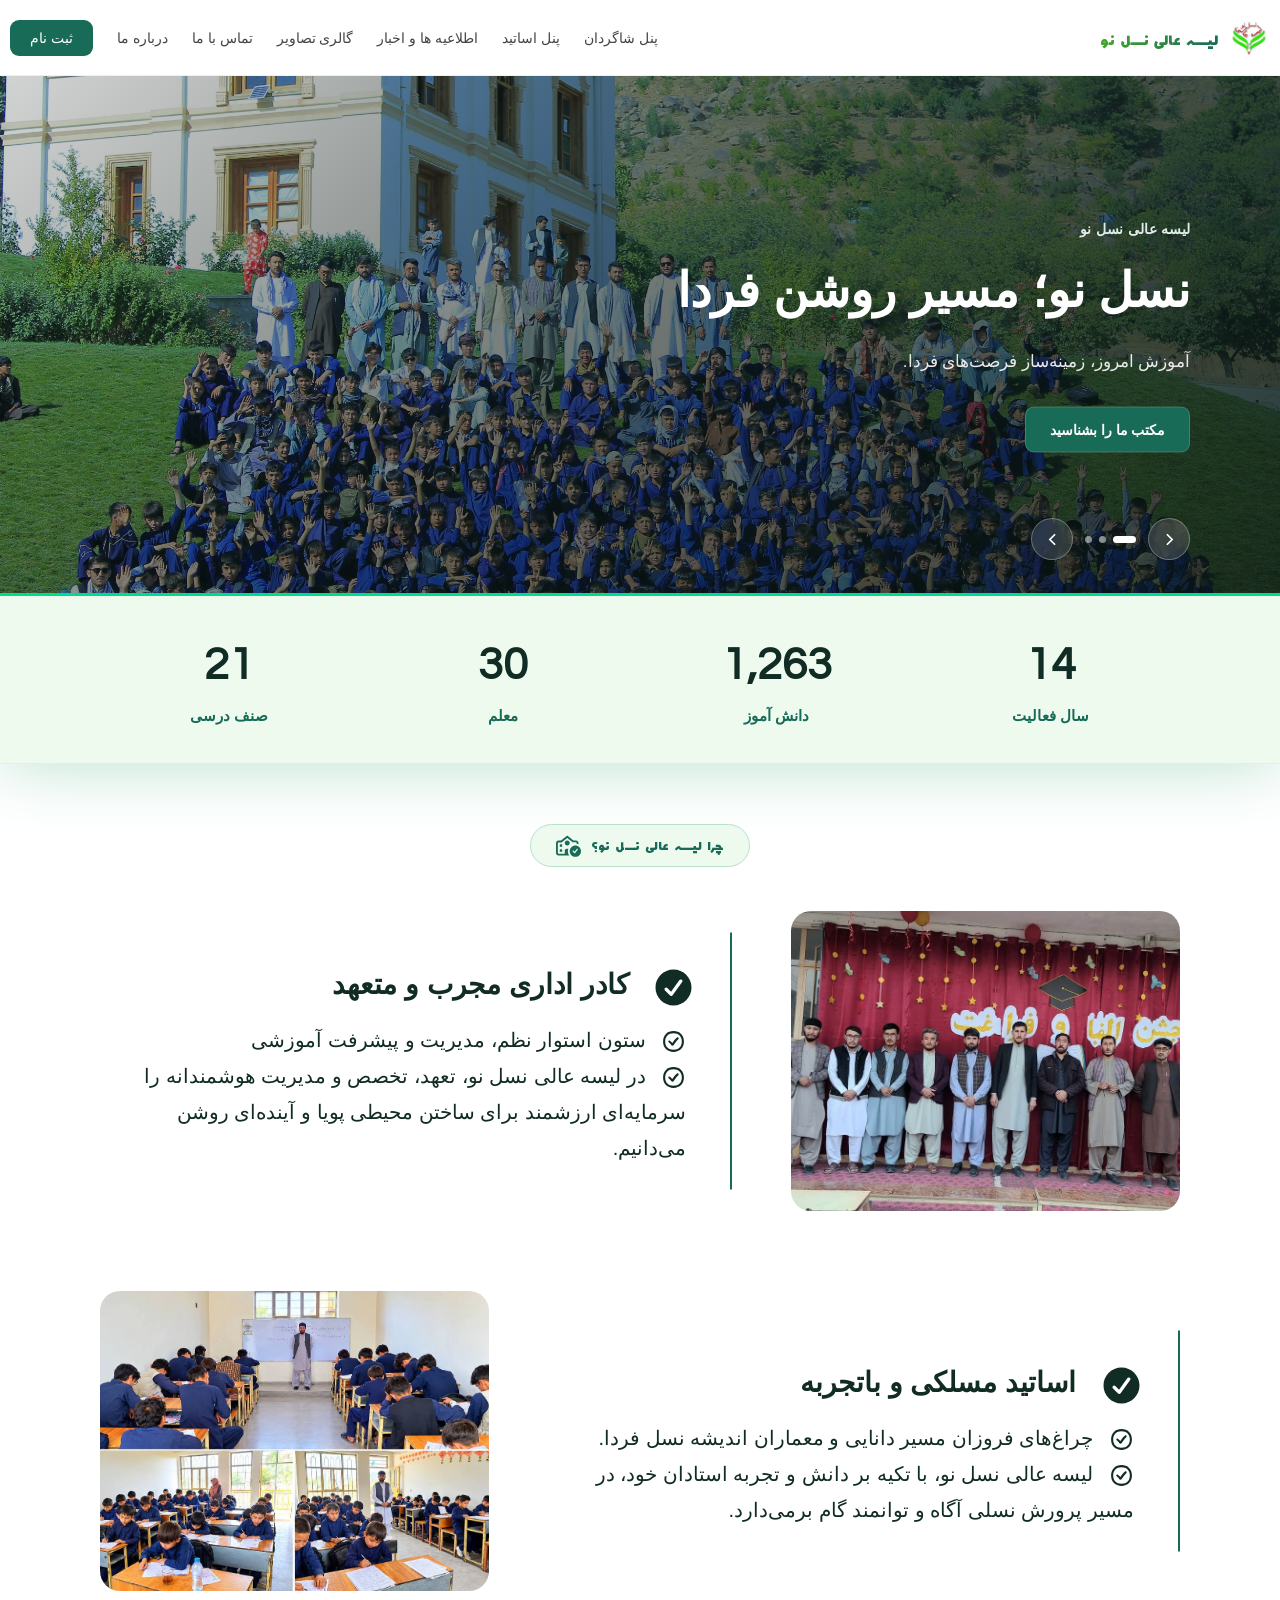
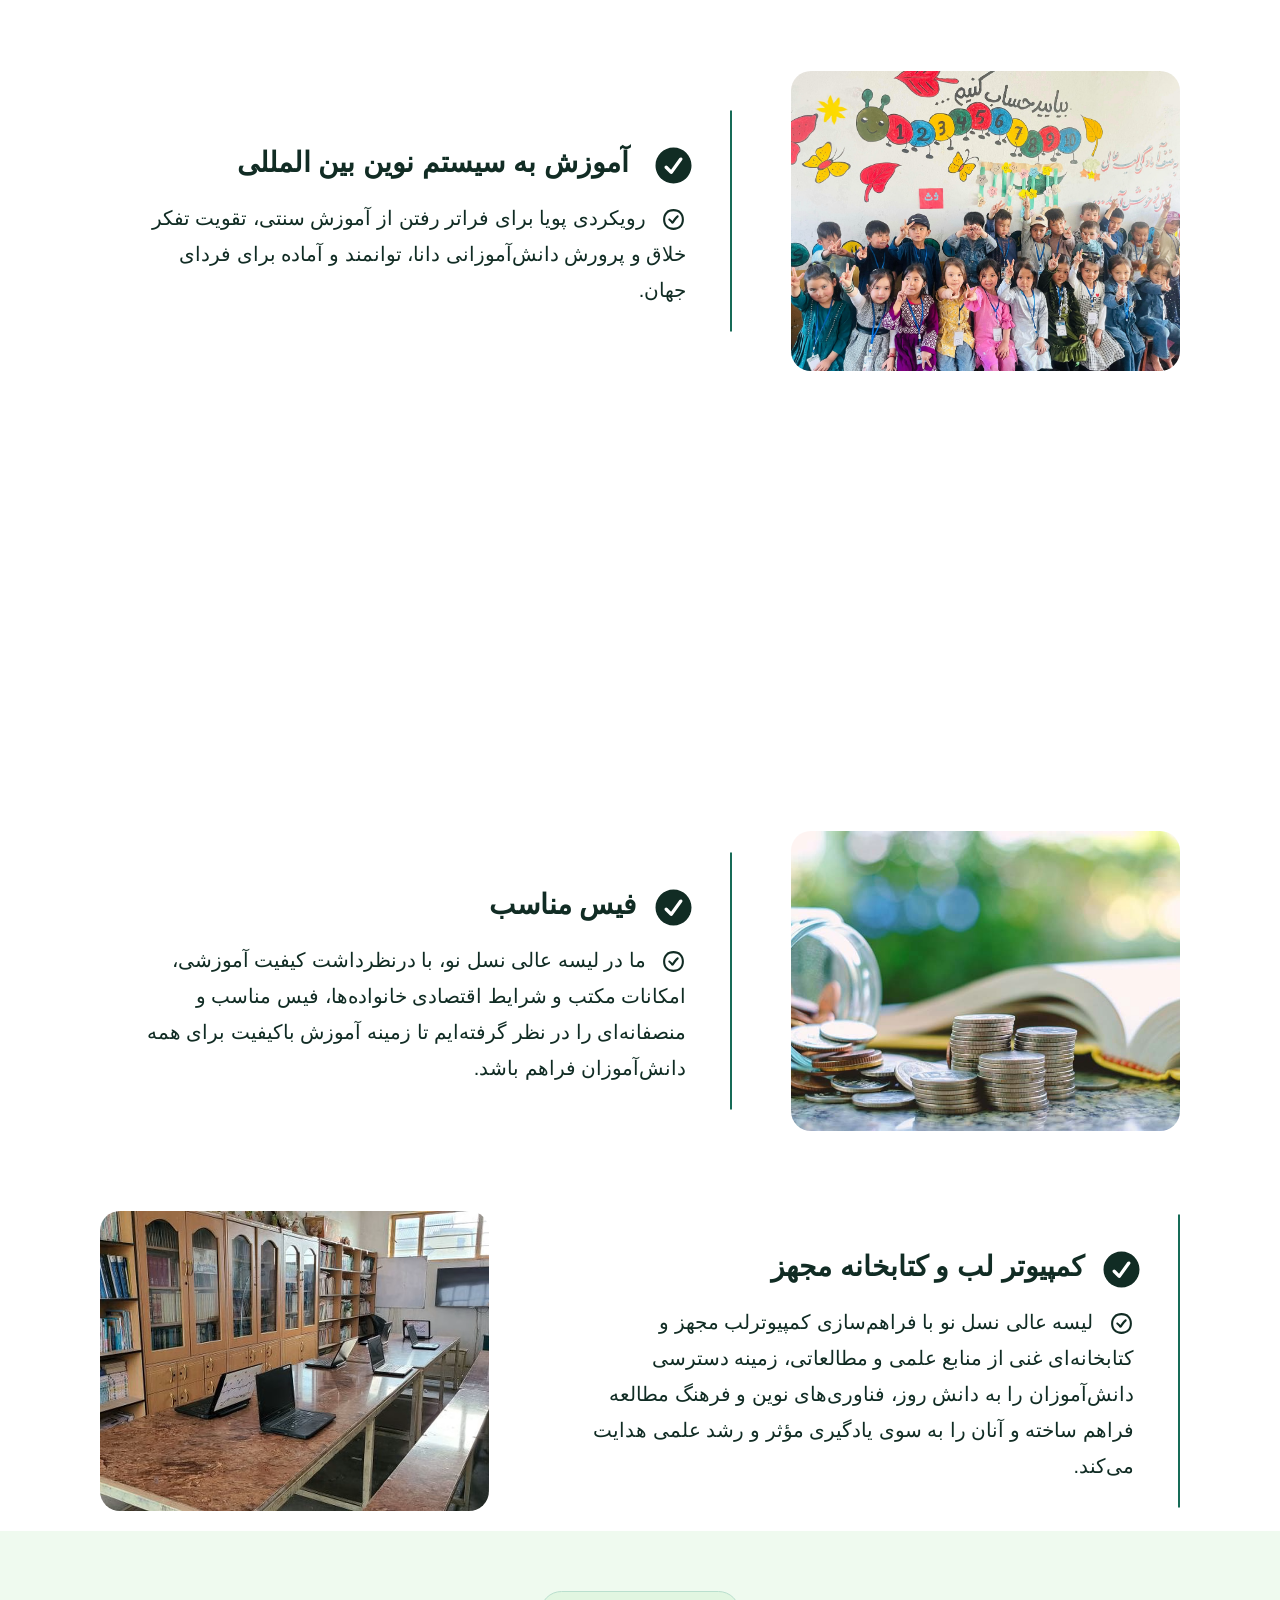
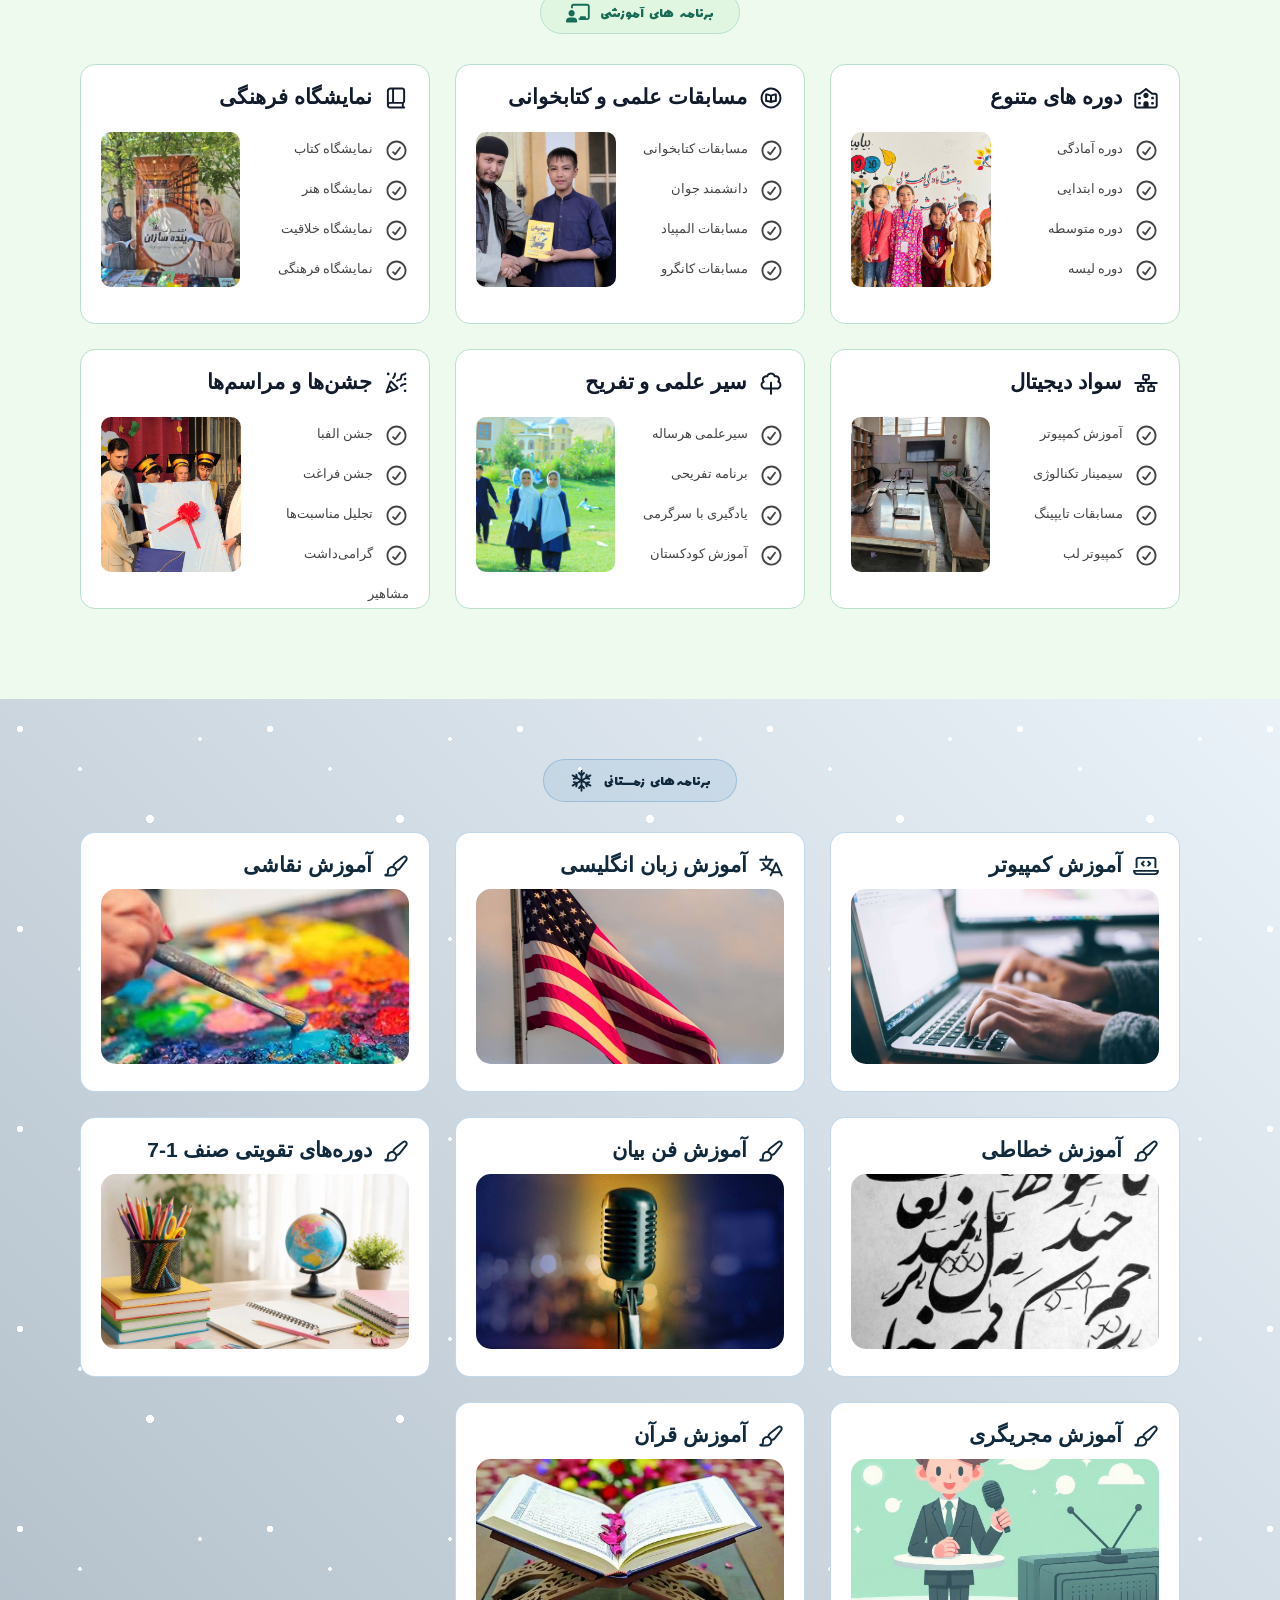
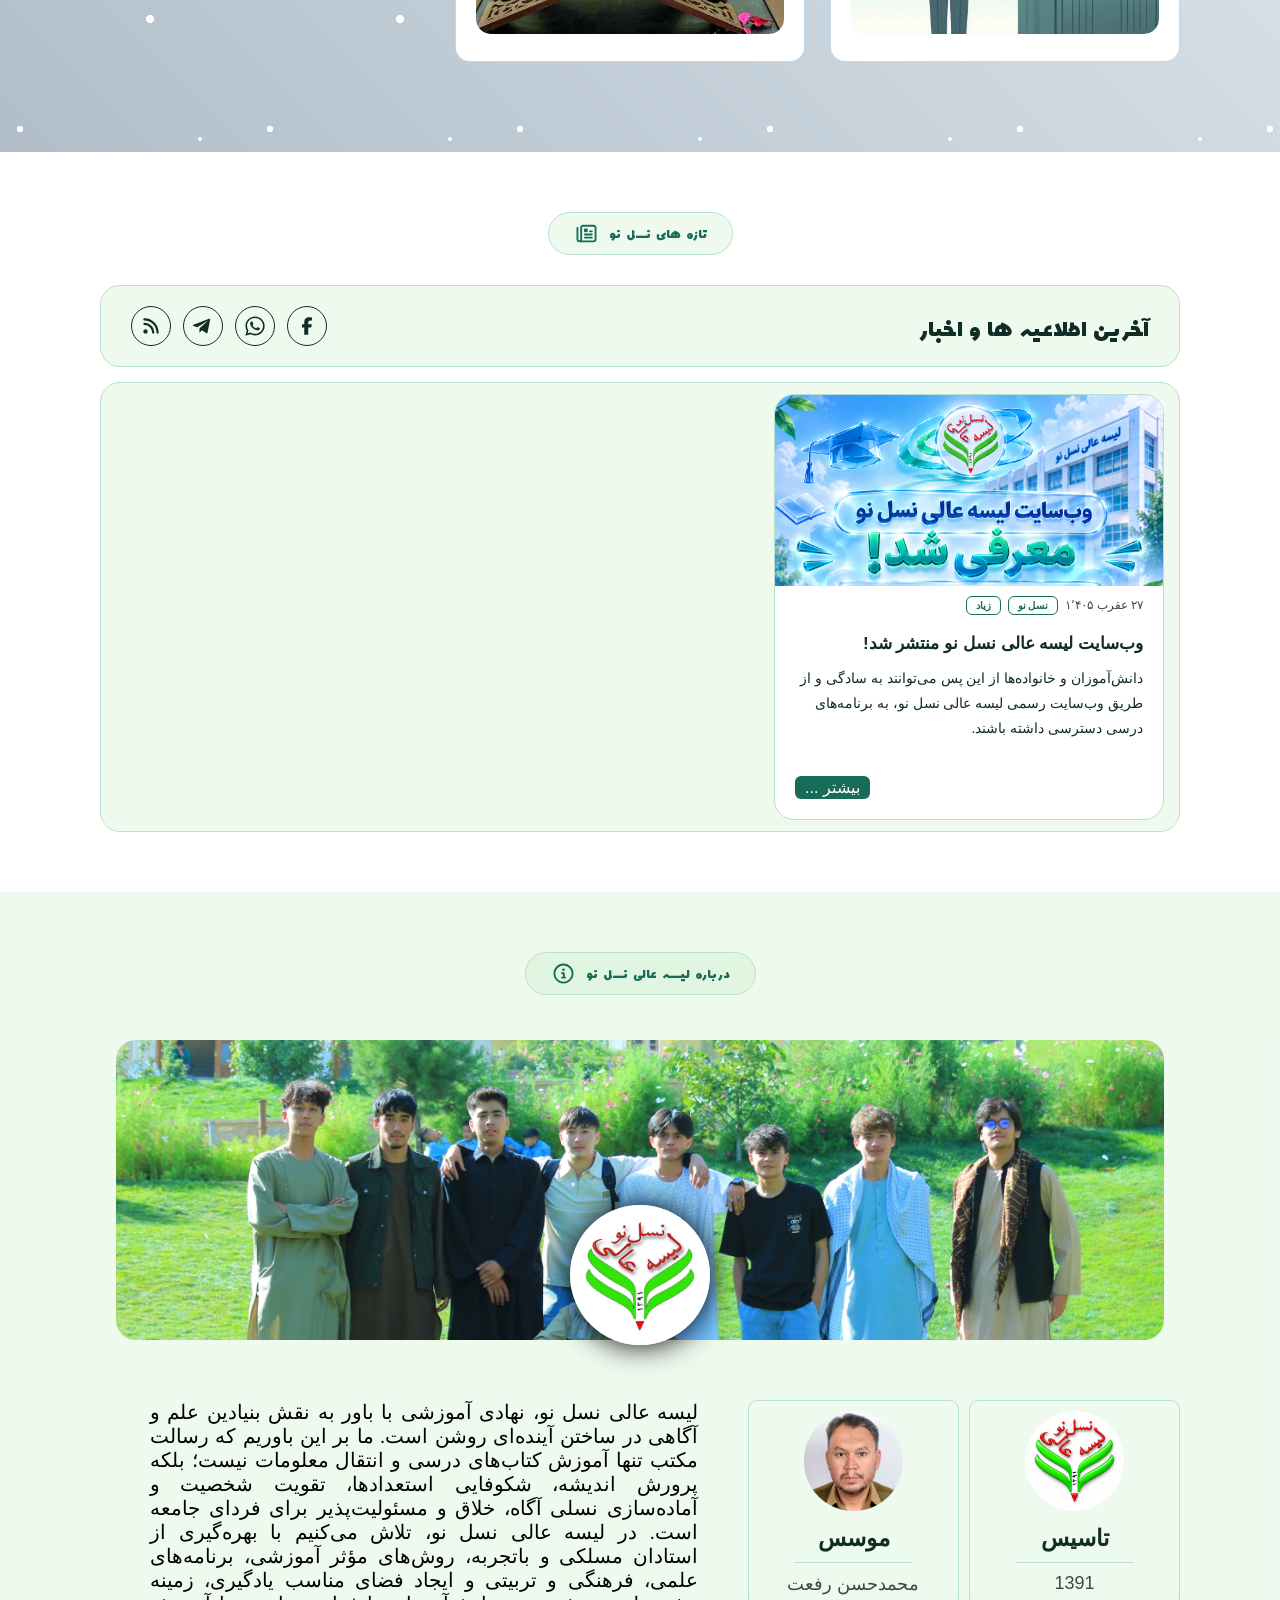
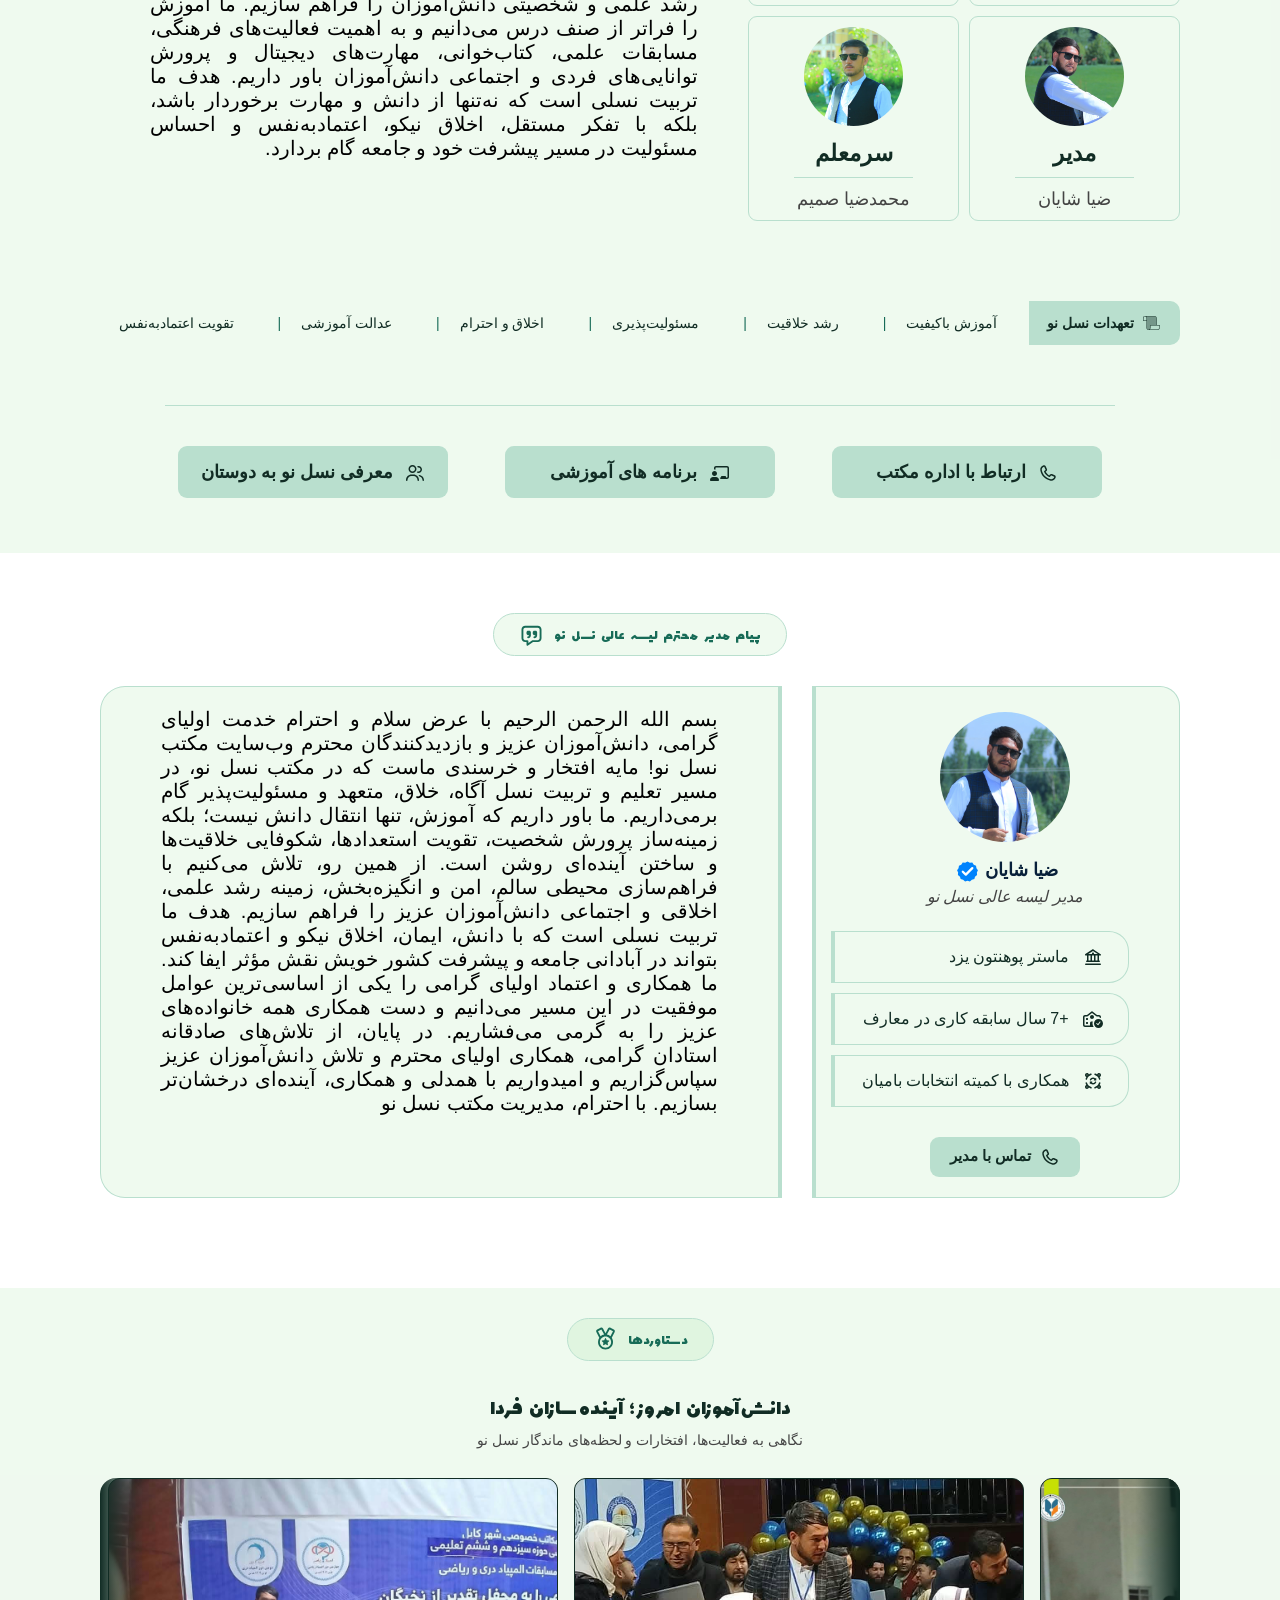
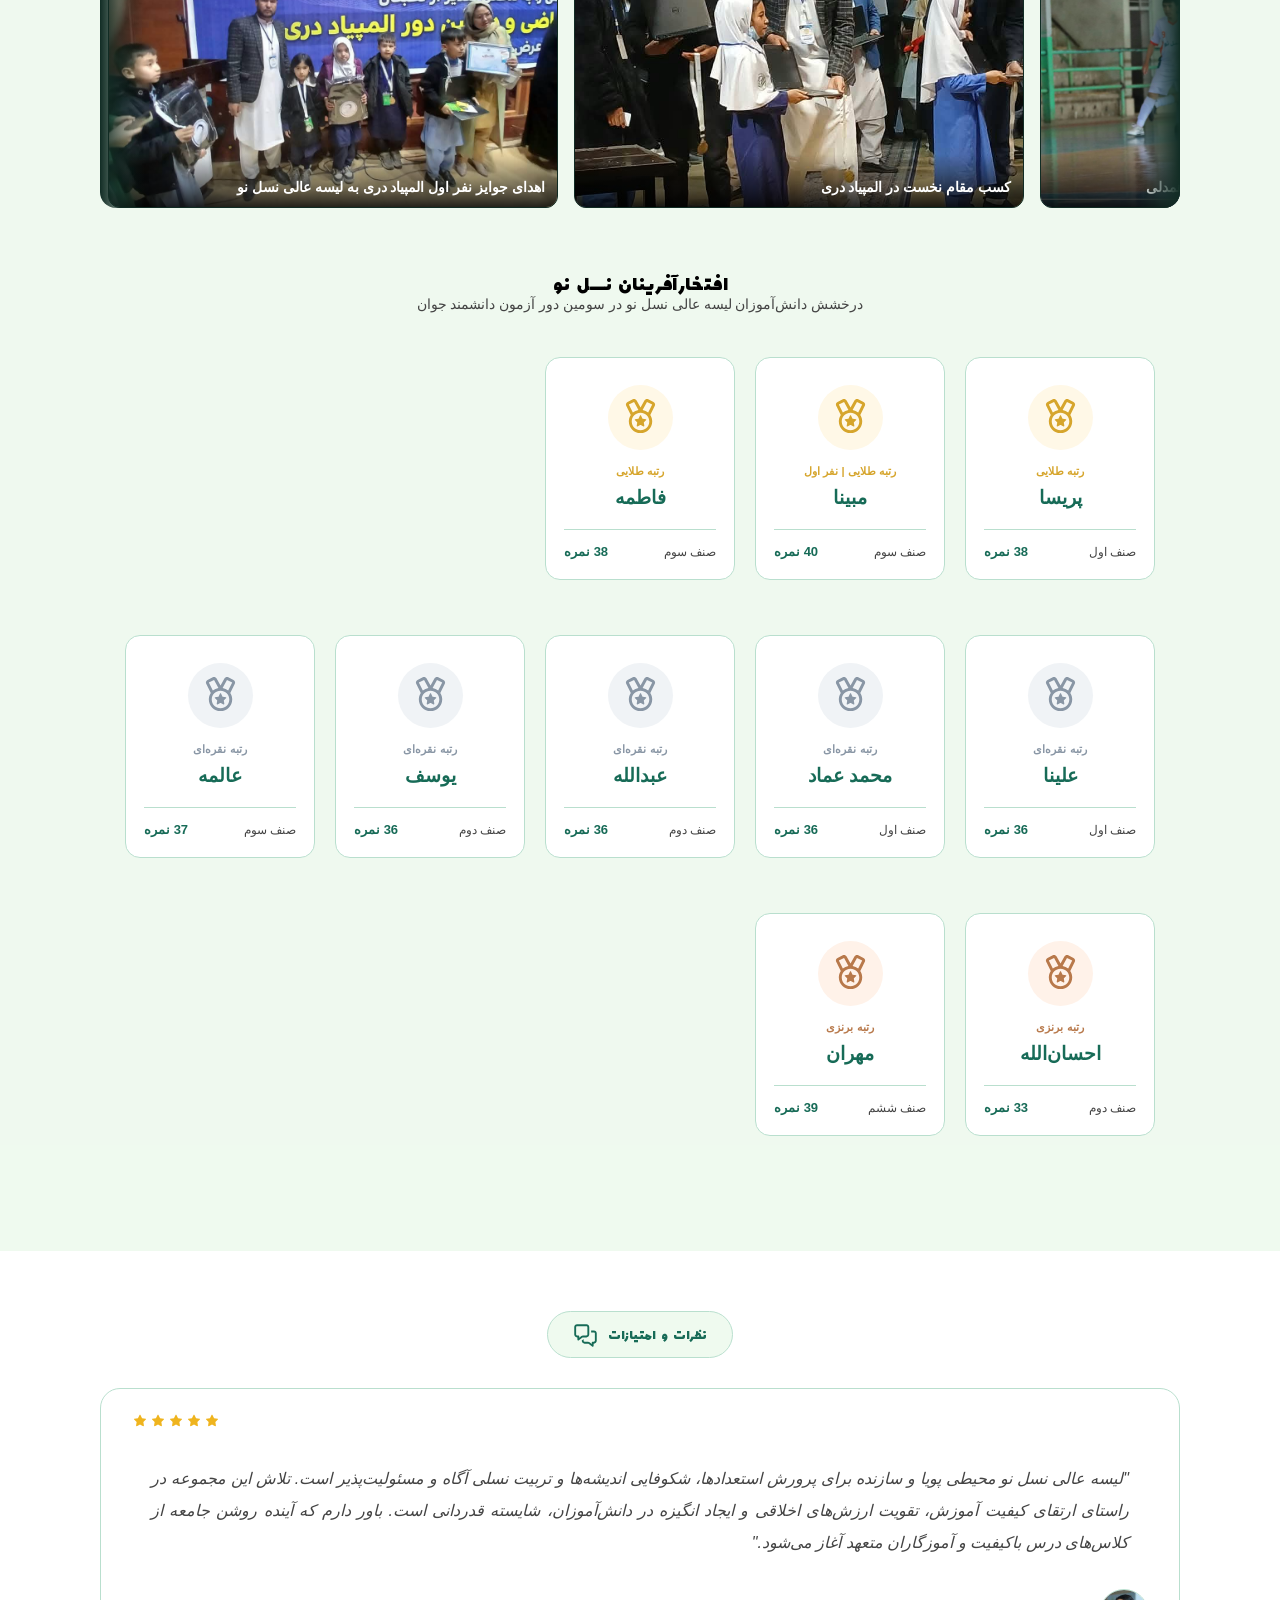
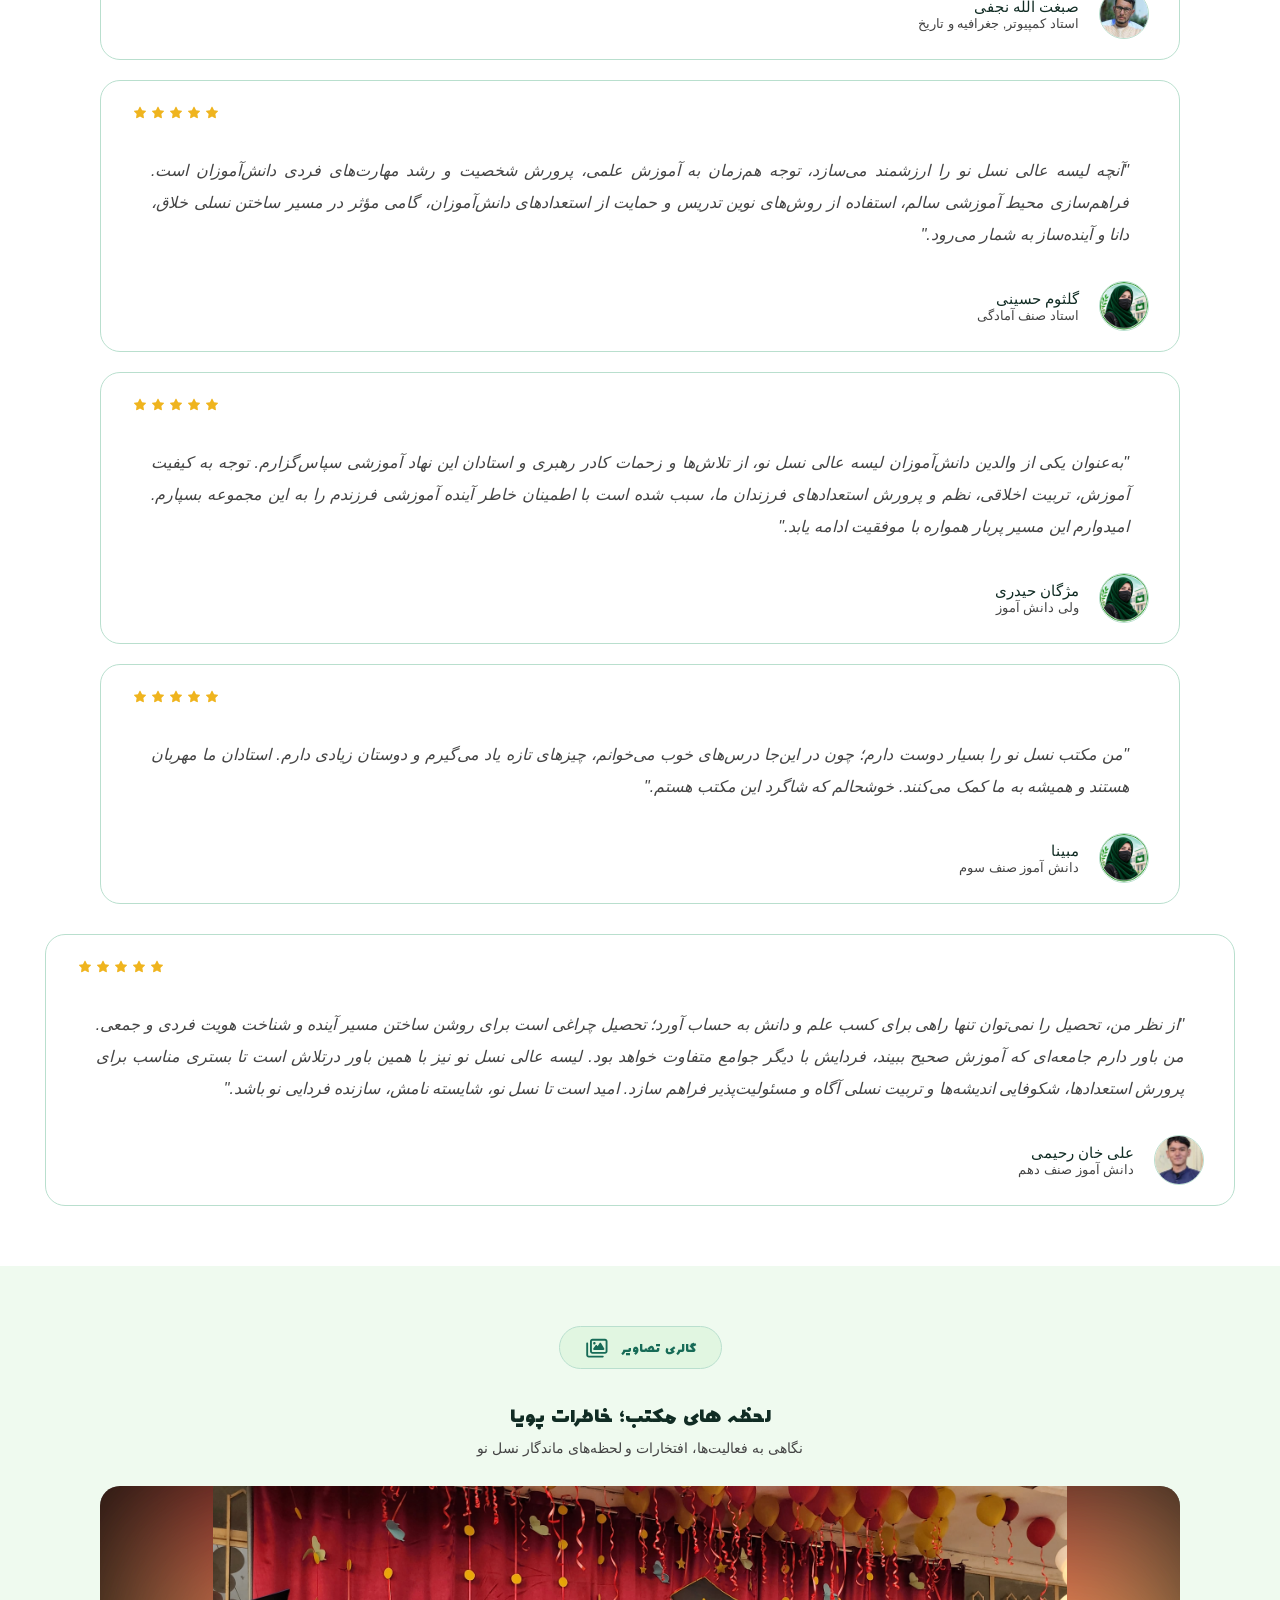
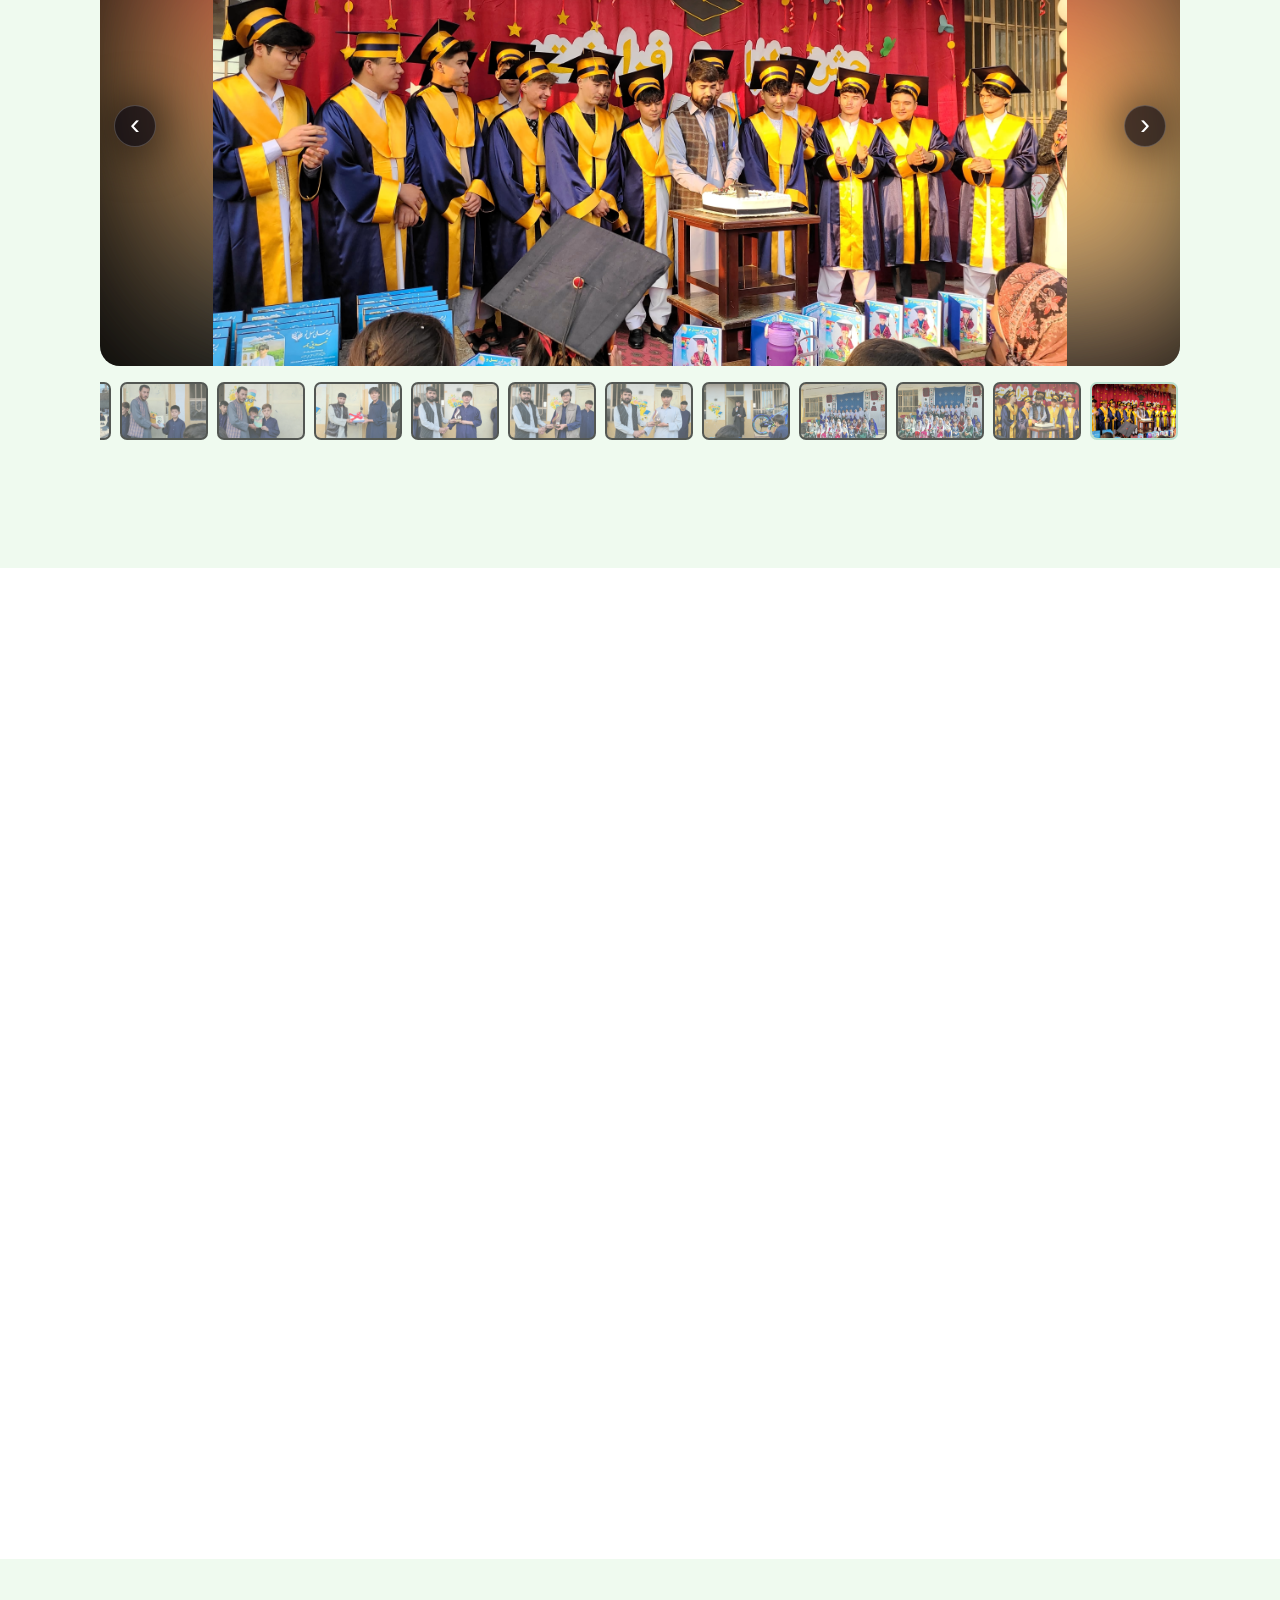
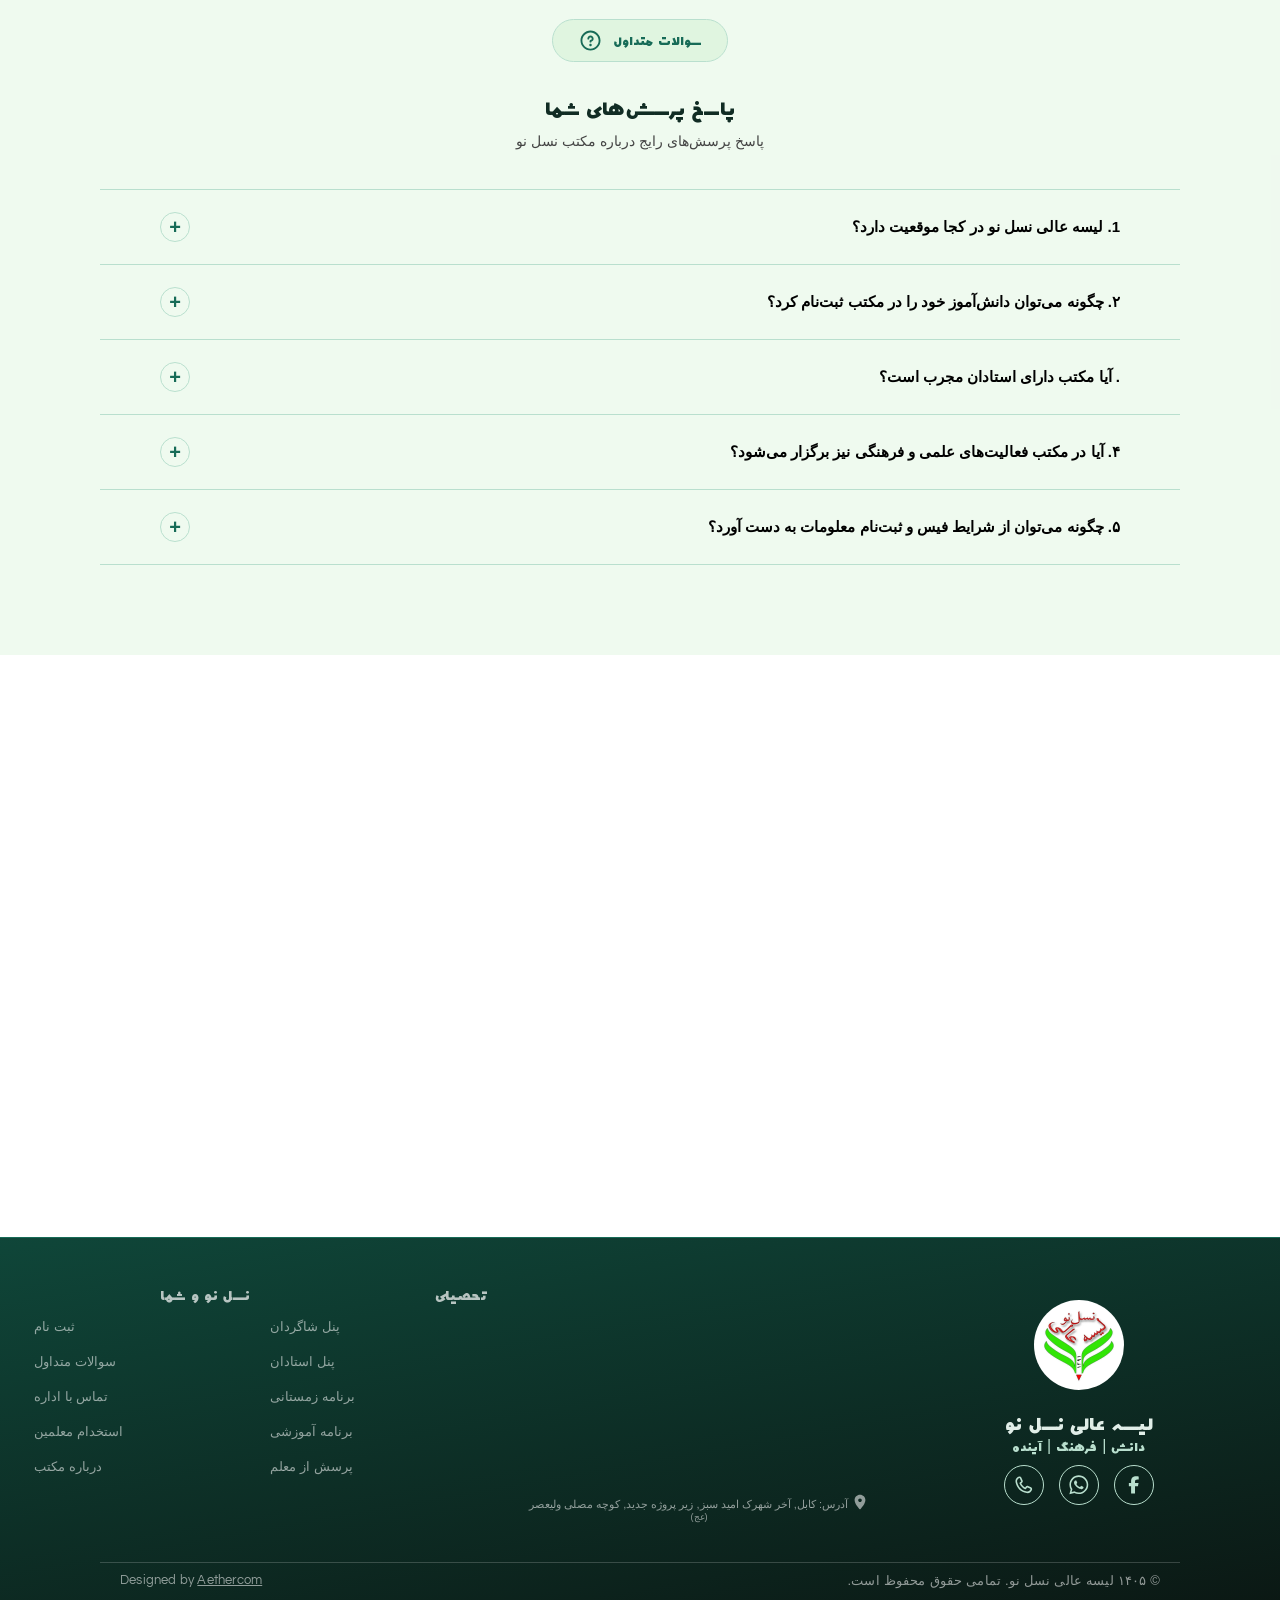
==== index.html @ 0c1a9959 "Update index.html" ====
<!DOCTYPE html>
<html lang="fa" dir="rtl">
    <head>
<script async src="https://www.googletagmanager.com/gtm.js?id=GTM-W5P86TKX"></script>
<script>
  window.dataLayer = window.dataLayer || [];
  function gtag(){dataLayer.push(arguments);}
  gtag('js', new Date());
</script>
        <title>لیسه عالی نسل نو</title>
        <meta charset="UTF-8">
        <meta name="viewport" content="width=device-width, initial-scale=1.0">
        <meta name="description" content="هر آینده در اندیشه‌ای جوان ریشه دارد؛ ما باورمند به پرورش اندیشه‌ها، شکوفایی استعدادها و ساختن فردایی روشن هستیم.">
        <meta name="keywords" content="نسل نو, اندیشه, آگاهی, تعلیم, دانایی, مسیر نو, آینده نو">
        <meta name="author" content="Aethercom">
        <meta name="robots" content="index, follow">
        <meta name="googlebot" content="index, follow">
        <meta name="theme-color" content="#16a800">
        <meta name="color-scheme" content="light">
        <meta name="referrer" content="strict-origin-when-cross-origin">
        <meta name="generator" content="Visual Studio Code">
        <meta property="og:title" content="لیسه عالی نسل نو | مهد دانش و فرهنگ">
        <meta property="og:site_name" content="لیسه عالی نسل نو">
        <meta property="og:description" content="هر آینده در اندیشه‌ای جوان ریشه دارد؛ ما باورمند به پرورش اندیشه‌ها، شکوفایی استعدادها و ساختن فردایی روشن هستیم.">
        <meta property="og:image" content="https://Aethercom.github.io/NasleNaw/assets/icon/لوگو-مکتب.avif">
        <meta property="og:url" content="https://Aethercom.github.io/NasleNaw">
        <meta property="og:type" content="website">
        <meta property="og:locale" content="fa_AF">
        <meta name="twitter:card" content="summary">
        <meta name="twitter:title" content="لیسه عالی نسل نو">
        <meta name="twitter:description" content="هر آینده در اندیشه‌ای جوان ریشه دارد؛ ما باورمند به پرورش اندیشه‌ها، شکوفایی استعدادها و ساختن فردایی روشن هستیم.">
        <meta name="twitter:image" content="https://Aethercom.github.io/NasleNaw/assets/icon/لوگو-مکتب.avif">
        <meta name="twitter:site" content="@AethercomHub">
        <meta name="twitter:creator" content="@AethercomHub">
        <meta http-equiv="X-UA-Compatible" content="IE=edge">
        <meta name="application-name" content="نسل نو">
        <meta name="apple-mobile-web-app-capable" content="yes">
        <meta name="apple-mobile-web-app-title" content="نسل نو">
        <meta name="apple-mobile-web-app-status-bar-style" content="default">
        <meta name="mobile-web-app-capable" content="yes">
        <meta name="msapplication-TileColor" content="#b9dfce">
        <link href="css/style.css" rel="stylesheet" type="text/css">
        <link href="./favicon.ico" rel="icon" type="image/png" sizes="512x512">
        <link href="./favicon.ico" rel="apple-touch-icon" sizes="180x180">
        <link rel="preconnect" href="https://fonts.googleapis.com">
        <link rel="preconnect" href="https://fonts.gstatic.com" crossorigin>
        <link href="https://fonts.googleapis.com/css2?family=Estedad:wght@100..900&family=Questrial&display=swap" rel="stylesheet">
        <link rel="manifest" href="./manifest.json">
        <noscript>
            <div style="color: orange; text-align: center; margin: 200px auto; border: 3px solid orange; background-color: rgba(0, 0, 0, .6); position: absolute; top: 20%; z-index: 99999; width: fit-content; height: auto; right: 1%; left: 1%; font-size: 60px; padding: 5px 20px; font-weight: 900; border-radius: 10px; backdrop-filter: blur(30px); -webkit-backdrop-filter: blur(30px);">
               ⚠️ جاوا اسکریپت مرورگر خود را فعال کنید.
            </div>
        </noscript>
    </head>
    <!-- Copytight Aethercom. All Rights Reserved. -->
    <!-- Coding by Ali Khan Rahimi -->
    <!-- t.me/AethercomHub -->
    <!-- t.me/AethercomCEO -->
    <!-- تمامی بخش های سایت تحت کپی رایت اترکام است. تکثیر, کپی و هرگونه استفاده بدون مجوز از بخش های سایت پیگرد قانونی دارد. -->
    <body>
        <header>
                <a href="index.html" class="brand" aria-label="صفحه اصلی">
                    <img src="assets/icon/لوگو-مکتب.avif" alt="Nasle Naw Logo">
                    <span class="khandevane">لیسه عالی نسل نو</span>
                </a>
                <nav class="nav" id="site-navigation" aria-label="منوی اصلی">
                    <!-- <a href="index.html" class="nav-link active">
                        صفحه اصلی
                    </a> -->
                    <a href="student-panel.html" class="nav-link">
                      پنل شاگردان
                    </a>
                    <a href="teacher-panel.html" class="nav-link">
                        پنل اساتید
                    </a>
                    <a href="#news" class="nav-link">
                        اطلاعیه ها و اخبار
                    </a>
                    <a href="#gallery" class="nav-link">
                       گالری تصاویر
                    </a>
                    <a href="#contact" class="nav-link">
                        تماس با ما
                    </a>
                    <a href="#about" class="nav-link">
                        درباره ما
                    </a>
                    <a href="register.html" class="nav-link nav-sabtenaam">
                        ثبت نام
                    </a>
                </nav>
                <button
                    class="menu-key"
                    id="menu-toggle"
                    type="button"
                    aria-label="باز کردن منو"
                    aria-controls="site-navigation"
                    aria-expanded="false"
                >
                    <svg
                        class="menu-icon"
                        viewBox="0 0 24 24"
                        width="26"
                        height="26"
                        aria-hidden="true"
                    >
                        <path class="menu-line line-top" d="M4 6H20"/>
                        <path class="menu-line line-middle" d="M4 12H20"/>
                        <path class="menu-line line-bottom" d="M4 18H20"/>
                    </svg>
                </button>
        </header>
        <main>
<!--    ============================================
            Hero Slider | The First Media
        ============================================-->
            <section class="hero-slider" id="hero-slider">
                <div class="slider-track">
                    <article class="slide active">
                        <img
                            src="assets/images/پغمان-1405.avif"
                            alt="students in Paghmaan"
                            class="slide-image"
                        >
                        <div class="slide-overlay"></div>
                        <div class="slide-content">
                            <span class="slide-label">لیسه عالی نسل نو</span>
                            <h1>نسل نو؛ مسیر روشن فردا</h1>
                            <p>
                                آموزش امروز، زمینه‌ساز فرصت‌های فردا.
                            </p>
                            <a href="#about" class="slide-button">
                                مکتب ما را بشناسید
                            </a>
                        </div>
                    </article>
                    <article class="slide">
                        <img
                            src="assets/images/زینه-ابتدایی.avif"
                            alt="students in classroom"
                            class="slide-image"
                        >
                        <div class="slide-overlay"></div>
                        <div class="slide-content">
                            <span class="slide-label">یادگیری و پیشرفت</span>
                            <h2>هر دانش‌آموز، یک فرصت برای درخشش</h2>
                            <p>
                                کشف استعدادها و پرورش توانایی‌های فردی.
                            </p>
                            <a href="#programs" class="slide-button">
                                برنامه‌های آموزشی
                            </a>
                        </div>
                    </article>
                    <article class="slide">
                        <img
                            src="assets/images/جشن-فراغت-405.avif"
                            alt="graduation of 12th grade"
                            class="slide-image"
                        >
                        <div class="slide-overlay"></div>
                        <div class="slide-content">
                            <span class="slide-label">آینده از امروز آغاز می‌شود</span>
                            <h2>قدم بعدی را با نسل نو بردارید</h2>
                            <p>
                                برای آشنایی با شرایط و مراحل ثبت‌نام اقدام کنید.
                            </p>
                            <a href="register.html" class="slide-button">
                                اطلاعات ثبت‌نام
                            </a>
                        </div>
                    </article>
                </div>
                <div class="slider-controls">
                    <button
                        type="button"
                        class="slider-arrow slider-prev"
                        aria-label="اسلاید قبلی"
                    >
                        <svg viewBox="0 0 24 24" aria-hidden="true">
                            <path d="M9 18l6-6-6-6"/>
                        </svg>
                    </button>
                    <div
                        class="slider-dots"
                        aria-label="انتخاب اسلاید"
                    ></div>
                    <button
                        type="button"
                        class="slider-arrow slider-next"
                        aria-label="اسلاید بعدی"
                    >
                        <svg viewBox="0 0 24 24" aria-hidden="true">
                            <path d="M15 18l-6-6 6-6"/>
                        </svg>
                    </button>
                </div>
                <div class="slider-progress" aria-hidden="true">
                    <div class="slider-progress-bar"></div>
                </div>
            </section>
        <!--=================================
            Information
        =================================-->
            <section class="amaar reveal" id="statistics">
                <div class="amaar-card">
                    <span class="stat-number" data-target="14">0</span>
                    <p>سال فعالیت</p>
                </div>
                <div class="amaar-card">
                    <span class="stat-number" data-target="1263">0</span>
                    <p>دانش آموز</p>
                </div>
                <div class="amaar-card">
                    <span class="stat-number" data-target="30">0</span>
                    <p>معلم</p>
                </div>
                <div class="amaar-card">
                    <span class="stat-number" data-target="21">0</span>
                    <p>صنف درسی</p>
                </div>
                
            </section>
<!--    =============================================
            Chera Nasle Naw?
        ==============================================-->
            <div class="whyNasleNaw">
                <div class="cheraNasleNaw reveal">
                    <span>
                        <span class="khandevane">چرا لیسه عالی نسل نو؟</span>
                        <svg xmlns="http://www.w3.org/2000/svg" viewBox="0 0 640 640"><!--! Font Awesome Pro 7.3.1 by @fontawesome - https://fontawesome.com License - https://fontawesome.com/license (Commercial License) Copyright 2026 Fonticons, Inc. --><path fill="currentColor" d="M273.1 77.2C281.8 70.3 294.1 70.3 302.8 77.2L448.3 192L512 192C547.3 192 576 220.7 576 256L576 289.4C560.9 282.5 544.8 277.5 528 274.6L528 255.9C528 247.1 520.8 239.9 512 239.9L440 239.9C434.6 239.9 429.4 238.1 425.1 234.7L288 126.6L150.9 234.8C146.7 238.1 141.4 240 136 240L64 240C55.2 240 48 247.2 48 256L48 512C48 520.8 55.2 528 64 528L224 528L224 448C224 421.5 245.5 400 272 400L304 400C307.6 400 311.1 400.4 314.5 401.2C307.7 420.9 304 442 304 464C304 505.8 317.4 544.5 340 576L64 576C28.7 576 0 547.3 0 512L0 256C0 220.7 28.7 192 64 192L127.7 192L273.2 77.2zM144 480L112 480C103.2 480 96 472.8 96 464L96 432C96 423.2 103.2 416 112 416L144 416C152.8 416 160 423.2 160 432L160 464C160 472.8 152.8 480 144 480zM160 336C160 344.8 152.8 352 144 352L112 352C103.2 352 96 344.8 96 336L96 304C96 295.2 103.2 288 112 288L144 288C152.8 288 160 295.2 160 304L160 336zM288 192C323.3 192 352 220.7 352 256C352 291.3 323.3 320 288 320C252.7 320 224 291.3 224 256C224 220.7 252.7 192 288 192zM352 464C352 384.5 416.5 320 496 320C575.5 320 640 384.5 640 464C640 543.5 575.5 608 496 608C416.5 608 352 543.5 352 464zM553.4 403.1C546.3 397.9 536.2 399.5 531 406.6L478 479.5L451.2 452.7C445 446.5 434.8 446.5 428.6 452.7C422.4 458.9 422.4 469.1 428.6 475.3L468.6 515.3C471.9 518.6 476.5 520.3 481.2 519.9C485.9 519.5 490.1 517.1 492.9 513.4L556.9 425.4C562.1 418.3 560.5 408.2 553.4 403.1z"/></svg>
                    </span>
                </div>
                <div class="becuase">
                    <div class="card-becuase reveal">
                        <div class="img-becuase"><img src="assets/images/اساتید-فراغت.avif" alt="teachers of Nasle Naw High-school"></div>
                        <div class="card-text">
                            <h2>
                                <svg xmlns="http://www.w3.org/2000/svg" viewBox="0 0 640 640"><!--! Font Awesome Pro 7.3.1 by @fontawesome - https://fontawesome.com License - https://fontawesome.com/license (Commercial License) Copyright 2026 Fonticons, Inc. --><path fill="currentColor" d="M320 576C178.6 576 64 461.4 64 320C64 178.6 178.6 64 320 64C461.4 64 576 178.6 576 320C576 461.4 461.4 576 320 576zM438 209.7C427.3 201.9 412.3 204.3 404.5 215L285.1 379.2L233 327.1C223.6 317.7 208.4 317.7 199.1 327.1C189.8 336.5 189.7 351.7 199.1 361L271.1 433C276.1 438 282.9 440.5 289.9 440C296.9 439.5 303.3 435.9 307.4 430.2L443.3 243.2C451.1 232.5 448.7 217.5 438 209.7z"/></svg>
                                کادر اداری مجرب و متعهد
                            </h2>
                        <p>
                           <svg xmlns="http://www.w3.org/2000/svg" viewBox="0 0 672 672"><!--! Font Awesome Pro 7.3.1 by @fontawesome - https://fontawesome.com License - https://fontawesome.com/license (Commercial License) Copyright 2026 Fonticons, Inc. --><path fill="currentColor" d="M465.5 273.9C477.6 264.2 479.5 246.6 469.9 234.5C460.3 222.4 442.6 220.5 430.5 230.1C378 272.1 330.3 341.9 306.7 379.4C291.4 359.3 267.2 331.1 239.5 312.6C226.6 304 209.2 307.5 200.7 320.4C192.2 333.3 195.6 350.7 208.5 359.2C237.4 378.5 264.1 415.1 274.1 429.9C281.5 440.9 294 447.9 307.9 447.9C322.3 447.9 335.5 440.3 342.8 428C357.2 403.5 410 318.3 465.6 273.8zM336 56C253 56 182.4 82.5 132.5 132.5C82.6 182.5 56 253 56 336C56 419 82.5 489.6 132.5 539.5C182.5 589.4 253 616 336 616C419 616 489.6 589.5 539.5 539.5C589.4 489.5 616 419 616 336C616 253 589.5 182.4 539.5 132.5C489.5 82.6 419 56 336 56zM112 336C112 265 134.5 209.6 172 172C209.5 134.4 265 112 336 112C407 112 462.4 134.5 500 172C537.6 209.5 560 265 560 336C560 407 537.5 462.4 500 500C462.5 537.6 407 560 336 560C265 560 209.6 537.5 172 500C134.4 462.5 112 407 112 336z"/></svg>
                               ستون استوار نظم، مدیریت و پیشرفت آموزشی
                        </p>
                        <p><svg xmlns="http://www.w3.org/2000/svg" viewBox="0 0 672 672"><!--! Font Awesome Pro 7.3.1 by @fontawesome - https://fontawesome.com License - https://fontawesome.com/license (Commercial License) Copyright 2026 Fonticons, Inc. --><path fill="currentColor" d="M465.5 273.9C477.6 264.2 479.5 246.6 469.9 234.5C460.3 222.4 442.6 220.5 430.5 230.1C378 272.1 330.3 341.9 306.7 379.4C291.4 359.3 267.2 331.1 239.5 312.6C226.6 304 209.2 307.5 200.7 320.4C192.2 333.3 195.6 350.7 208.5 359.2C237.4 378.5 264.1 415.1 274.1 429.9C281.5 440.9 294 447.9 307.9 447.9C322.3 447.9 335.5 440.3 342.8 428C357.2 403.5 410 318.3 465.6 273.8zM336 56C253 56 182.4 82.5 132.5 132.5C82.6 182.5 56 253 56 336C56 419 82.5 489.6 132.5 539.5C182.5 589.4 253 616 336 616C419 616 489.6 589.5 539.5 539.5C589.4 489.5 616 419 616 336C616 253 589.5 182.4 539.5 132.5C489.5 82.6 419 56 336 56zM112 336C112 265 134.5 209.6 172 172C209.5 134.4 265 112 336 112C407 112 462.4 134.5 500 172C537.6 209.5 560 265 560 336C560 407 537.5 462.4 500 500C462.5 537.6 407 560 336 560C265 560 209.6 537.5 172 500C134.4 462.5 112 407 112 336z"/></svg>
                            در لیسه عالی نسل نو، تعهد، تخصص و مدیریت هوشمندانه را سرمایه‌ای ارزشمند برای ساختن محیطی پویا و آینده‌ای روشن می‌دانیم.
                        </p>
                        </div>
                    </div>
                    <div class="card-becuase reveal">
                        <div class="img-becuase"><img src="assets/images/زینه-5-صنوف.avif" alt="students and techers in classroom"></div>
                        <div class="card-text">
                            <h2>
                                <svg xmlns="http://www.w3.org/2000/svg" viewBox="0 0 640 640"><!--! Font Awesome Pro 7.3.1 by @fontawesome - https://fontawesome.com License - https://fontawesome.com/license (Commercial License) Copyright 2026 Fonticons, Inc. --><path fill="currentColor" d="M320 576C178.6 576 64 461.4 64 320C64 178.6 178.6 64 320 64C461.4 64 576 178.6 576 320C576 461.4 461.4 576 320 576zM438 209.7C427.3 201.9 412.3 204.3 404.5 215L285.1 379.2L233 327.1C223.6 317.7 208.4 317.7 199.1 327.1C189.8 336.5 189.7 351.7 199.1 361L271.1 433C276.1 438 282.9 440.5 289.9 440C296.9 439.5 303.3 435.9 307.4 430.2L443.3 243.2C451.1 232.5 448.7 217.5 438 209.7z"/></svg>
                                اساتید مسلکی و باتجربه</h2>
                        
                        <p>
                           <svg xmlns="http://www.w3.org/2000/svg" viewBox="0 0 672 672"><!--! Font Awesome Pro 7.3.1 by @fontawesome - https://fontawesome.com License - https://fontawesome.com/license (Commercial License) Copyright 2026 Fonticons, Inc. --><path fill="currentColor" d="M465.5 273.9C477.6 264.2 479.5 246.6 469.9 234.5C460.3 222.4 442.6 220.5 430.5 230.1C378 272.1 330.3 341.9 306.7 379.4C291.4 359.3 267.2 331.1 239.5 312.6C226.6 304 209.2 307.5 200.7 320.4C192.2 333.3 195.6 350.7 208.5 359.2C237.4 378.5 264.1 415.1 274.1 429.9C281.5 440.9 294 447.9 307.9 447.9C322.3 447.9 335.5 440.3 342.8 428C357.2 403.5 410 318.3 465.6 273.8zM336 56C253 56 182.4 82.5 132.5 132.5C82.6 182.5 56 253 56 336C56 419 82.5 489.6 132.5 539.5C182.5 589.4 253 616 336 616C419 616 489.6 589.5 539.5 539.5C589.4 489.5 616 419 616 336C616 253 589.5 182.4 539.5 132.5C489.5 82.6 419 56 336 56zM112 336C112 265 134.5 209.6 172 172C209.5 134.4 265 112 336 112C407 112 462.4 134.5 500 172C537.6 209.5 560 265 560 336C560 407 537.5 462.4 500 500C462.5 537.6 407 560 336 560C265 560 209.6 537.5 172 500C134.4 462.5 112 407 112 336z"/></svg> چراغ‌های فروزان مسیر دانایی و معماران اندیشه نسل فردا.
                        </p>
                        <p>
                           <svg xmlns="http://www.w3.org/2000/svg" viewBox="0 0 672 672"><!--! Font Awesome Pro 7.3.1 by @fontawesome - https://fontawesome.com License - https://fontawesome.com/license (Commercial License) Copyright 2026 Fonticons, Inc. --><path fill="currentColor" d="M465.5 273.9C477.6 264.2 479.5 246.6 469.9 234.5C460.3 222.4 442.6 220.5 430.5 230.1C378 272.1 330.3 341.9 306.7 379.4C291.4 359.3 267.2 331.1 239.5 312.6C226.6 304 209.2 307.5 200.7 320.4C192.2 333.3 195.6 350.7 208.5 359.2C237.4 378.5 264.1 415.1 274.1 429.9C281.5 440.9 294 447.9 307.9 447.9C322.3 447.9 335.5 440.3 342.8 428C357.2 403.5 410 318.3 465.6 273.8zM336 56C253 56 182.4 82.5 132.5 132.5C82.6 182.5 56 253 56 336C56 419 82.5 489.6 132.5 539.5C182.5 589.4 253 616 336 616C419 616 489.6 589.5 539.5 539.5C589.4 489.5 616 419 616 336C616 253 589.5 182.4 539.5 132.5C489.5 82.6 419 56 336 56zM112 336C112 265 134.5 209.6 172 172C209.5 134.4 265 112 336 112C407 112 462.4 134.5 500 172C537.6 209.5 560 265 560 336C560 407 537.5 462.4 500 500C462.5 537.6 407 560 336 560C265 560 209.6 537.5 172 500C134.4 462.5 112 407 112 336z"/></svg>  لیسه عالی نسل نو، با تکیه بر دانش و تجربه استادان خود، در مسیر پرورش نسلی آگاه و توانمند گام برمی‌دارد.
                        </p>
                        </div>
                    </div>
                    <div class="card-becuase reveal">
                        <div class="img-becuase"><img src="assets/images/صنف-آمادگی-بچه-ها-کنار-هم.avif" alt="kids in Nasle Naw High-school"></div>
                        <div class="card-text">
                            <h2><svg xmlns="http://www.w3.org/2000/svg" viewBox="0 0 640 640"><!--! Font Awesome Pro 7.3.1 by @fontawesome - https://fontawesome.com License - https://fontawesome.com/license (Commercial License) Copyright 2026 Fonticons, Inc. --><path fill="currentColor" d="M320 576C178.6 576 64 461.4 64 320C64 178.6 178.6 64 320 64C461.4 64 576 178.6 576 320C576 461.4 461.4 576 320 576zM438 209.7C427.3 201.9 412.3 204.3 404.5 215L285.1 379.2L233 327.1C223.6 317.7 208.4 317.7 199.1 327.1C189.8 336.5 189.7 351.7 199.1 361L271.1 433C276.1 438 282.9 440.5 289.9 440C296.9 439.5 303.3 435.9 307.4 430.2L443.3 243.2C451.1 232.5 448.7 217.5 438 209.7z"/></svg>
                                آموزش به سیستم نوین بین المللی</h2>
                            
                        <p>
                           <svg xmlns="http://www.w3.org/2000/svg" viewBox="0 0 672 672"><!--! Font Awesome Pro 7.3.1 by @fontawesome - https://fontawesome.com License - https://fontawesome.com/license (Commercial License) Copyright 2026 Fonticons, Inc. --><path fill="currentColor" d="M465.5 273.9C477.6 264.2 479.5 246.6 469.9 234.5C460.3 222.4 442.6 220.5 430.5 230.1C378 272.1 330.3 341.9 306.7 379.4C291.4 359.3 267.2 331.1 239.5 312.6C226.6 304 209.2 307.5 200.7 320.4C192.2 333.3 195.6 350.7 208.5 359.2C237.4 378.5 264.1 415.1 274.1 429.9C281.5 440.9 294 447.9 307.9 447.9C322.3 447.9 335.5 440.3 342.8 428C357.2 403.5 410 318.3 465.6 273.8zM336 56C253 56 182.4 82.5 132.5 132.5C82.6 182.5 56 253 56 336C56 419 82.5 489.6 132.5 539.5C182.5 589.4 253 616 336 616C419 616 489.6 589.5 539.5 539.5C589.4 489.5 616 419 616 336C616 253 589.5 182.4 539.5 132.5C489.5 82.6 419 56 336 56zM112 336C112 265 134.5 209.6 172 172C209.5 134.4 265 112 336 112C407 112 462.4 134.5 500 172C537.6 209.5 560 265 560 336C560 407 537.5 462.4 500 500C462.5 537.6 407 560 336 560C265 560 209.6 537.5 172 500C134.4 462.5 112 407 112 336z"/></svg>
                            رویکردی پویا برای فراتر رفتن از آموزش سنتی، تقویت تفکر خلاق و پرورش دانش‌آموزانی دانا، توانمند و آماده برای فردای جهان.
                        </p>
                        </div>
                    </div>
                    <div class="card-becuase reveal">
                        <div class="img-becuase"><img src="assets/images/محیط-مکتب.avif" alt="Nasle Naw high-school area"></div>
                        <div class="card-text">
                            <h2><svg xmlns="http://www.w3.org/2000/svg" viewBox="0 0 640 640"><!--! Font Awesome Pro 7.3.1 by @fontawesome - https://fontawesome.com License - https://fontawesome.com/license (Commercial License) Copyright 2026 Fonticons, Inc. --><path fill="currentColor" d="M320 576C178.6 576 64 461.4 64 320C64 178.6 178.6 64 320 64C461.4 64 576 178.6 576 320C576 461.4 461.4 576 320 576zM438 209.7C427.3 201.9 412.3 204.3 404.5 215L285.1 379.2L233 327.1C223.6 317.7 208.4 317.7 199.1 327.1C189.8 336.5 189.7 351.7 199.1 361L271.1 433C276.1 438 282.9 440.5 289.9 440C296.9 439.5 303.3 435.9 307.4 430.2L443.3 243.2C451.1 232.5 448.7 217.5 438 209.7z"/></svg>
                                محیط امن و آرام</h2>
                        
                        <p>
                           <svg xmlns="http://www.w3.org/2000/svg" viewBox="0 0 672 672"><!--! Font Awesome Pro 7.3.1 by @fontawesome - https://fontawesome.com License - https://fontawesome.com/license (Commercial License) Copyright 2026 Fonticons, Inc. --><path fill="currentColor" d="M465.5 273.9C477.6 264.2 479.5 246.6 469.9 234.5C460.3 222.4 442.6 220.5 430.5 230.1C378 272.1 330.3 341.9 306.7 379.4C291.4 359.3 267.2 331.1 239.5 312.6C226.6 304 209.2 307.5 200.7 320.4C192.2 333.3 195.6 350.7 208.5 359.2C237.4 378.5 264.1 415.1 274.1 429.9C281.5 440.9 294 447.9 307.9 447.9C322.3 447.9 335.5 440.3 342.8 428C357.2 403.5 410 318.3 465.6 273.8zM336 56C253 56 182.4 82.5 132.5 132.5C82.6 182.5 56 253 56 336C56 419 82.5 489.6 132.5 539.5C182.5 589.4 253 616 336 616C419 616 489.6 589.5 539.5 539.5C589.4 489.5 616 419 616 336C616 253 589.5 182.4 539.5 132.5C489.5 82.6 419 56 336 56zM112 336C112 265 134.5 209.6 172 172C209.5 134.4 265 112 336 112C407 112 462.4 134.5 500 172C537.6 209.5 560 265 560 336C560 407 537.5 462.4 500 500C462.5 537.6 407 560 336 560C265 560 209.6 537.5 172 500C134.4 462.5 112 407 112 336z"/></svg>
                            بستری مناسب برای یادگیری، رشد و شکوفایی استعدادها.
                        </p>
                        <p>
                           <svg xmlns="http://www.w3.org/2000/svg" viewBox="0 0 672 672"><!--! Font Awesome Pro 7.3.1 by @fontawesome - https://fontawesome.com License - https://fontawesome.com/license (Commercial License) Copyright 2026 Fonticons, Inc. --><path fill="currentColor" d="M465.5 273.9C477.6 264.2 479.5 246.6 469.9 234.5C460.3 222.4 442.6 220.5 430.5 230.1C378 272.1 330.3 341.9 306.7 379.4C291.4 359.3 267.2 331.1 239.5 312.6C226.6 304 209.2 307.5 200.7 320.4C192.2 333.3 195.6 350.7 208.5 359.2C237.4 378.5 264.1 415.1 274.1 429.9C281.5 440.9 294 447.9 307.9 447.9C322.3 447.9 335.5 440.3 342.8 428C357.2 403.5 410 318.3 465.6 273.8zM336 56C253 56 182.4 82.5 132.5 132.5C82.6 182.5 56 253 56 336C56 419 82.5 489.6 132.5 539.5C182.5 589.4 253 616 336 616C419 616 489.6 589.5 539.5 539.5C589.4 489.5 616 419 616 336C616 253 589.5 182.4 539.5 132.5C489.5 82.6 419 56 336 56zM112 336C112 265 134.5 209.6 172 172C209.5 134.4 265 112 336 112C407 112 462.4 134.5 500 172C537.6 209.5 560 265 560 336C560 407 537.5 462.4 500 500C462.5 537.6 407 560 336 560C265 560 209.6 537.5 172 500C134.4 462.5 112 407 112 336z"/></svg>
                            در لیسه عالی نسل نو، احترام متقابل، آرامش روانی و احساس امنیت دانش‌آموزان را از پایه‌های اساسی آموزش و پرورش می‌دانیم.
                        </p>
                        </div>
                    </div>
                    <div class="card-becuase reveal">
                        <div class="img-becuase"><img src="assets/images/پول-و-کتاب.avif" alt="nasle naw high-school logo"></div>
                        <div class="card-text">
                            <h2><svg xmlns="http://www.w3.org/2000/svg" viewBox="0 0 640 640"><!--! Font Awesome Pro 7.3.1 by @fontawesome - https://fontawesome.com License - https://fontawesome.com/license (Commercial License) Copyright 2026 Fonticons, Inc. --><path fill="currentColor" d="M320 576C178.6 576 64 461.4 64 320C64 178.6 178.6 64 320 64C461.4 64 576 178.6 576 320C576 461.4 461.4 576 320 576zM438 209.7C427.3 201.9 412.3 204.3 404.5 215L285.1 379.2L233 327.1C223.6 317.7 208.4 317.7 199.1 327.1C189.8 336.5 189.7 351.7 199.1 361L271.1 433C276.1 438 282.9 440.5 289.9 440C296.9 439.5 303.3 435.9 307.4 430.2L443.3 243.2C451.1 232.5 448.7 217.5 438 209.7z"/></svg>فیس مناسب</h2>
                        
                        <p>
                           <svg xmlns="http://www.w3.org/2000/svg" viewBox="0 0 672 672"><!--! Font Awesome Pro 7.3.1 by @fontawesome - https://fontawesome.com License - https://fontawesome.com/license (Commercial License) Copyright 2026 Fonticons, Inc. --><path fill="currentColor" d="M465.5 273.9C477.6 264.2 479.5 246.6 469.9 234.5C460.3 222.4 442.6 220.5 430.5 230.1C378 272.1 330.3 341.9 306.7 379.4C291.4 359.3 267.2 331.1 239.5 312.6C226.6 304 209.2 307.5 200.7 320.4C192.2 333.3 195.6 350.7 208.5 359.2C237.4 378.5 264.1 415.1 274.1 429.9C281.5 440.9 294 447.9 307.9 447.9C322.3 447.9 335.5 440.3 342.8 428C357.2 403.5 410 318.3 465.6 273.8zM336 56C253 56 182.4 82.5 132.5 132.5C82.6 182.5 56 253 56 336C56 419 82.5 489.6 132.5 539.5C182.5 589.4 253 616 336 616C419 616 489.6 589.5 539.5 539.5C589.4 489.5 616 419 616 336C616 253 589.5 182.4 539.5 132.5C489.5 82.6 419 56 336 56zM112 336C112 265 134.5 209.6 172 172C209.5 134.4 265 112 336 112C407 112 462.4 134.5 500 172C537.6 209.5 560 265 560 336C560 407 537.5 462.4 500 500C462.5 537.6 407 560 336 560C265 560 209.6 537.5 172 500C134.4 462.5 112 407 112 336z"/></svg> ما در لیسه عالی نسل نو، با درنظرداشت کیفیت آموزشی، امکانات مکتب و شرایط اقتصادی خانواده‌ها، فیس مناسب و منصفانه‌ای را در نظر گرفته‌ایم تا زمینه آموزش باکیفیت برای همه دانش‌آموزان فراهم باشد.
                        </p>
                        </div>
                    </div>
                    <div class="card-becuase reveal">
                        <div class="img-becuase"><img src="assets/images/کمپیوتر-لب.avif" alt="computer lab of nasle naw high-school"></div>
                        <div class="card-text">
                            <h2><svg xmlns="http://www.w3.org/2000/svg" viewBox="0 0 640 640"><!--! Font Awesome Pro 7.3.1 by @fontawesome - https://fontawesome.com License - https://fontawesome.com/license (Commercial License) Copyright 2026 Fonticons, Inc. --><path fill="currentColor" d="M320 576C178.6 576 64 461.4 64 320C64 178.6 178.6 64 320 64C461.4 64 576 178.6 576 320C576 461.4 461.4 576 320 576zM438 209.7C427.3 201.9 412.3 204.3 404.5 215L285.1 379.2L233 327.1C223.6 317.7 208.4 317.7 199.1 327.1C189.8 336.5 189.7 351.7 199.1 361L271.1 433C276.1 438 282.9 440.5 289.9 440C296.9 439.5 303.3 435.9 307.4 430.2L443.3 243.2C451.1 232.5 448.7 217.5 438 209.7z"/></svg>کمپیوتر لب و کتابخانه مجهز</h2>
                        
                        <p>
                           <svg xmlns="http://www.w3.org/2000/svg" viewBox="0 0 672 672"><!--! Font Awesome Pro 7.3.1 by @fontawesome - https://fontawesome.com License - https://fontawesome.com/license (Commercial License) Copyright 2026 Fonticons, Inc. --><path fill="currentColor" d="M465.5 273.9C477.6 264.2 479.5 246.6 469.9 234.5C460.3 222.4 442.6 220.5 430.5 230.1C378 272.1 330.3 341.9 306.7 379.4C291.4 359.3 267.2 331.1 239.5 312.6C226.6 304 209.2 307.5 200.7 320.4C192.2 333.3 195.6 350.7 208.5 359.2C237.4 378.5 264.1 415.1 274.1 429.9C281.5 440.9 294 447.9 307.9 447.9C322.3 447.9 335.5 440.3 342.8 428C357.2 403.5 410 318.3 465.6 273.8zM336 56C253 56 182.4 82.5 132.5 132.5C82.6 182.5 56 253 56 336C56 419 82.5 489.6 132.5 539.5C182.5 589.4 253 616 336 616C419 616 489.6 589.5 539.5 539.5C589.4 489.5 616 419 616 336C616 253 589.5 182.4 539.5 132.5C489.5 82.6 419 56 336 56zM112 336C112 265 134.5 209.6 172 172C209.5 134.4 265 112 336 112C407 112 462.4 134.5 500 172C537.6 209.5 560 265 560 336C560 407 537.5 462.4 500 500C462.5 537.6 407 560 336 560C265 560 209.6 537.5 172 500C134.4 462.5 112 407 112 336z"/></svg> لیسه عالی نسل نو با فراهم‌سازی کمپیوترلب مجهز و کتابخانه‌ای غنی از منابع علمی و مطالعاتی، زمینه دسترسی دانش‌آموزان را به دانش روز، فناوری‌های نوین و فرهنگ مطالعه فراهم ساخته و آنان را به سوی یادگیری مؤثر و رشد علمی هدایت می‌کند.
                        </p>
                    </div>
                </div>
            </div>
<!--    ======================================================
            Teach Programs
        =========================================================-->
            <section class="teach-pro" id="programs">
                <div class="cheraNasleNaw reveal">
                    <span> <span class="khandevane">برنامه های آموزشی</span>
                    <svg xmlns="http://www.w3.org/2000/svg" viewBox="0 0 640 640"><!--! Font Awesome Pro 7.3.1 by @fontawesome - https://fontawesome.com License - https://fontawesome.com/license (Commercial License) Copyright 2026 Fonticons, Inc. --><path fill="currentColor" d="M192 144L544 144C552.8 144 560 151.2 560 160L560 448C560 456.8 552.8 464 544 464L512 464L512 448C512 430.3 497.7 416 480 416L384 416C366.3 416 352 430.3 352 448L352 464L313.1 464C322.5 478.4 329.4 494.6 333 512L544 512C579.3 512 608 483.3 608 448L608 160C608 124.7 579.3 96 544 96L192 96C156.7 96 128 124.7 128 160L128 209C133.2 208.3 138.6 208 144 208C155 208 165.8 209.4 176 212L176 160C176 151.2 183.2 144 192 144zM144 416C188.2 416 224 380.2 224 336C224 291.8 188.2 256 144 256C99.8 256 64 291.8 64 336C64 380.2 99.8 416 144 416zM96 448C43 448 0 491 0 544C0 561.7 14.3 576 32 576L256 576C273.7 576 288 561.7 288 544C288 491 245 448 192 448L96 448z"/></svg>
                    </span>
                </div>
                <div class="barname-container reveal">
                    <div class="barname">
                        <h2>
                            <svg xmlns="http://www.w3.org/2000/svg" viewBox="0 0 640 640"><!--! Font Awesome Pro 7.3.1 by @fontawesome - https://fontawesome.com License - https://fontawesome.com/license (Commercial License) Copyright 2026 Fonticons, Inc. --><path fill="currentColor" d="M305.1 77.2C313.8 70.3 326.1 70.3 334.8 77.2L480.3 192L544 192C579.3 192 608 220.7 608 256L608 512C608 547.3 579.3 576 544 576L96 576C60.7 576 32 547.3 32 512L32 256C32 220.7 60.7 192 96 192L159.7 192L305.2 77.2zM320 126.6L182.9 234.8C178.7 238.1 173.4 240 168 240L96 240C87.2 240 80 247.2 80 256L80 512C80 520.8 87.2 528 96 528L256 528L256 448C256 421.5 277.5 400 304 400L336 400C362.5 400 384 421.5 384 448L384 528L544 528C552.8 528 560 520.8 560 512L560 256C560 247.2 552.8 240 544 240L472 240C466.6 240 461.4 238.2 457.1 234.8L320 126.6zM176 480L144 480C135.2 480 128 472.8 128 464L128 432C128 423.2 135.2 416 144 416L176 416C184.8 416 192 423.2 192 432L192 464C192 472.8 184.8 480 176 480zM192 336C192 344.8 184.8 352 176 352L144 352C135.2 352 128 344.8 128 336L128 304C128 295.2 135.2 288 144 288L176 288C184.8 288 192 295.2 192 304L192 336zM496 480L464 480C455.2 480 448 472.8 448 464L448 432C448 423.2 455.2 416 464 416L496 416C504.8 416 512 423.2 512 432L512 464C512 472.8 504.8 480 496 480zM512 336C512 344.8 504.8 352 496 352L464 352C455.2 352 448 344.8 448 336L448 304C448 295.2 455.2 288 464 288L496 288C504.8 288 512 295.2 512 304L512 336zM320 192C355.3 192 384 220.7 384 256C384 291.3 355.3 320 320 320C284.7 320 256 291.3 256 256C256 220.7 284.7 192 320 192z"/></svg>
                             دوره های متنوع</h2>
                        <div class="barnam">
                            <div class="matn-barname">
                                <p><svg xmlns="http://www.w3.org/2000/svg" viewBox="0 0 640 640"><!--! Font Awesome Pro 7.3.1 by @fontawesome - https://fontawesome.com License - https://fontawesome.com/license (Commercial License) Copyright 2026 Fonticons, Inc. --><path fill="currentColor" d="M320 576C178.6 576 64 461.4 64 320C64 178.6 178.6 64 320 64C461.4 64 576 178.6 576 320C576 461.4 461.4 576 320 576zM320 112C205.1 112 112 205.1 112 320C112 434.9 205.1 528 320 528C434.9 528 528 434.9 528 320C528 205.1 434.9 112 320 112zM390.7 233.9C398.5 223.2 413.5 220.8 424.2 228.6C434.9 236.4 437.3 251.4 429.5 262.1L307.4 430.1C303.3 435.8 296.9 439.4 289.9 439.9C282.9 440.4 276 437.9 271.1 433L215.2 377.1C205.8 367.7 205.8 352.5 215.2 343.2C224.6 333.9 239.8 333.8 249.1 343.2L285.1 379.2L390.7 234z"/></svg> دوره آمادگی</p>
                                <p><svg xmlns="http://www.w3.org/2000/svg" viewBox="0 0 640 640"><!--! Font Awesome Pro 7.3.1 by @fontawesome - https://fontawesome.com License - https://fontawesome.com/license (Commercial License) Copyright 2026 Fonticons, Inc. --><path fill="currentColor" d="M320 576C178.6 576 64 461.4 64 320C64 178.6 178.6 64 320 64C461.4 64 576 178.6 576 320C576 461.4 461.4 576 320 576zM320 112C205.1 112 112 205.1 112 320C112 434.9 205.1 528 320 528C434.9 528 528 434.9 528 320C528 205.1 434.9 112 320 112zM390.7 233.9C398.5 223.2 413.5 220.8 424.2 228.6C434.9 236.4 437.3 251.4 429.5 262.1L307.4 430.1C303.3 435.8 296.9 439.4 289.9 439.9C282.9 440.4 276 437.9 271.1 433L215.2 377.1C205.8 367.7 205.8 352.5 215.2 343.2C224.6 333.9 239.8 333.8 249.1 343.2L285.1 379.2L390.7 234z"/></svg> دوره ابتدایی</p>
                                <p><svg xmlns="http://www.w3.org/2000/svg" viewBox="0 0 640 640"><!--! Font Awesome Pro 7.3.1 by @fontawesome - https://fontawesome.com License - https://fontawesome.com/license (Commercial License) Copyright 2026 Fonticons, Inc. --><path fill="currentColor" d="M320 576C178.6 576 64 461.4 64 320C64 178.6 178.6 64 320 64C461.4 64 576 178.6 576 320C576 461.4 461.4 576 320 576zM320 112C205.1 112 112 205.1 112 320C112 434.9 205.1 528 320 528C434.9 528 528 434.9 528 320C528 205.1 434.9 112 320 112zM390.7 233.9C398.5 223.2 413.5 220.8 424.2 228.6C434.9 236.4 437.3 251.4 429.5 262.1L307.4 430.1C303.3 435.8 296.9 439.4 289.9 439.9C282.9 440.4 276 437.9 271.1 433L215.2 377.1C205.8 367.7 205.8 352.5 215.2 343.2C224.6 333.9 239.8 333.8 249.1 343.2L285.1 379.2L390.7 234z"/></svg> دوره متوسطه</p>
                                <p><svg xmlns="http://www.w3.org/2000/svg" viewBox="0 0 640 640"><!--! Font Awesome Pro 7.3.1 by @fontawesome - https://fontawesome.com License - https://fontawesome.com/license (Commercial License) Copyright 2026 Fonticons, Inc. --><path fill="currentColor" d="M320 576C178.6 576 64 461.4 64 320C64 178.6 178.6 64 320 64C461.4 64 576 178.6 576 320C576 461.4 461.4 576 320 576zM320 112C205.1 112 112 205.1 112 320C112 434.9 205.1 528 320 528C434.9 528 528 434.9 528 320C528 205.1 434.9 112 320 112zM390.7 233.9C398.5 223.2 413.5 220.8 424.2 228.6C434.9 236.4 437.3 251.4 429.5 262.1L307.4 430.1C303.3 435.8 296.9 439.4 289.9 439.9C282.9 440.4 276 437.9 271.1 433L215.2 377.1C205.8 367.7 205.8 352.5 215.2 343.2C224.6 333.9 239.8 333.8 249.1 343.2L285.1 379.2L390.7 234z"/></svg> دوره لیسه</p>
                            </div>
                            <img src="assets/images/صنف-آمادگی.avif" alt="kids in nasle naw high-school classroom">
                        </div>
                    </div>
                    <div class="barname">
                        <h2><svg xmlns="http://www.w3.org/2000/svg" viewBox="0 0 640 640"><!--! Font Awesome Pro 7.3.1 by @fontawesome - https://fontawesome.com License - https://fontawesome.com/license (Commercial License) Copyright 2026 Fonticons, Inc. --><path fill="currentColor" d="M528 320C528 205.1 434.9 112 320 112C205.1 112 112 205.1 112 320C112 434.9 205.1 528 320 528C434.9 528 528 434.9 528 320zM64 320C64 178.6 178.6 64 320 64C461.4 64 576 178.6 576 320C576 461.4 461.4 576 320 576C178.6 576 64 461.4 64 320zM344 281.7L344 384.2C367.1 375.7 391.4 370.5 416 368.7L416 257.1C396.5 259.3 377.5 264.9 359.9 273.8L344 281.7zM296 384.2L296 281.7L280.1 273.8C262.5 265 243.5 259.4 224 257.1L224 368.7C248.6 370.5 272.9 375.7 296 384.2zM320 240L338.4 230.8C368.4 215.8 401.5 208 435 208L440 208C453.3 208 464 218.7 464 232L464 392C464 405.3 453.3 416 440 416L435 416C401.5 416 368.4 423.8 338.4 438.8L328.1 444C323 446.5 317.1 446.5 312 444L301.7 438.8C271.7 423.8 238.6 416 205.1 416L200.1 416C186.8 416 176.1 405.3 176.1 392L176.1 232C176.1 218.7 186.8 208 200.1 208L205.1 208C238.6 208 271.7 215.8 301.7 230.8L320 240z"/></svg>
                             مسابقات علمی و کتابخوانی</h2>
                        <div class="barnam">
                            <div class="matn-barname">
                                <p><svg xmlns="http://www.w3.org/2000/svg" viewBox="0 0 640 640"><!--! Font Awesome Pro 7.3.1 by @fontawesome - https://fontawesome.com License - https://fontawesome.com/license (Commercial License) Copyright 2026 Fonticons, Inc. --><path fill="currentColor" d="M320 576C178.6 576 64 461.4 64 320C64 178.6 178.6 64 320 64C461.4 64 576 178.6 576 320C576 461.4 461.4 576 320 576zM320 112C205.1 112 112 205.1 112 320C112 434.9 205.1 528 320 528C434.9 528 528 434.9 528 320C528 205.1 434.9 112 320 112zM390.7 233.9C398.5 223.2 413.5 220.8 424.2 228.6C434.9 236.4 437.3 251.4 429.5 262.1L307.4 430.1C303.3 435.8 296.9 439.4 289.9 439.9C282.9 440.4 276 437.9 271.1 433L215.2 377.1C205.8 367.7 205.8 352.5 215.2 343.2C224.6 333.9 239.8 333.8 249.1 343.2L285.1 379.2L390.7 234z"/></svg> مسابقات کتابخوانی</p>
                                <p><svg xmlns="http://www.w3.org/2000/svg" viewBox="0 0 640 640"><!--! Font Awesome Pro 7.3.1 by @fontawesome - https://fontawesome.com License - https://fontawesome.com/license (Commercial License) Copyright 2026 Fonticons, Inc. --><path fill="currentColor" d="M320 576C178.6 576 64 461.4 64 320C64 178.6 178.6 64 320 64C461.4 64 576 178.6 576 320C576 461.4 461.4 576 320 576zM320 112C205.1 112 112 205.1 112 320C112 434.9 205.1 528 320 528C434.9 528 528 434.9 528 320C528 205.1 434.9 112 320 112zM390.7 233.9C398.5 223.2 413.5 220.8 424.2 228.6C434.9 236.4 437.3 251.4 429.5 262.1L307.4 430.1C303.3 435.8 296.9 439.4 289.9 439.9C282.9 440.4 276 437.9 271.1 433L215.2 377.1C205.8 367.7 205.8 352.5 215.2 343.2C224.6 333.9 239.8 333.8 249.1 343.2L285.1 379.2L390.7 234z"/></svg> دانشمند جوان</p>
                                <p><svg xmlns="http://www.w3.org/2000/svg" viewBox="0 0 640 640"><!--! Font Awesome Pro 7.3.1 by @fontawesome - https://fontawesome.com License - https://fontawesome.com/license (Commercial License) Copyright 2026 Fonticons, Inc. --><path fill="currentColor" d="M320 576C178.6 576 64 461.4 64 320C64 178.6 178.6 64 320 64C461.4 64 576 178.6 576 320C576 461.4 461.4 576 320 576zM320 112C205.1 112 112 205.1 112 320C112 434.9 205.1 528 320 528C434.9 528 528 434.9 528 320C528 205.1 434.9 112 320 112zM390.7 233.9C398.5 223.2 413.5 220.8 424.2 228.6C434.9 236.4 437.3 251.4 429.5 262.1L307.4 430.1C303.3 435.8 296.9 439.4 289.9 439.9C282.9 440.4 276 437.9 271.1 433L215.2 377.1C205.8 367.7 205.8 352.5 215.2 343.2C224.6 333.9 239.8 333.8 249.1 343.2L285.1 379.2L390.7 234z"/></svg> مسابقات المپیاد</p>
                                <p><svg xmlns="http://www.w3.org/2000/svg" viewBox="0 0 640 640"><!--! Font Awesome Pro 7.3.1 by @fontawesome - https://fontawesome.com License - https://fontawesome.com/license (Commercial License) Copyright 2026 Fonticons, Inc. --><path fill="currentColor" d="M320 576C178.6 576 64 461.4 64 320C64 178.6 178.6 64 320 64C461.4 64 576 178.6 576 320C576 461.4 461.4 576 320 576zM320 112C205.1 112 112 205.1 112 320C112 434.9 205.1 528 320 528C434.9 528 528 434.9 528 320C528 205.1 434.9 112 320 112zM390.7 233.9C398.5 223.2 413.5 220.8 424.2 228.6C434.9 236.4 437.3 251.4 429.5 262.1L307.4 430.1C303.3 435.8 296.9 439.4 289.9 439.9C282.9 440.4 276 437.9 271.1 433L215.2 377.1C205.8 367.7 205.8 352.5 215.2 343.2C224.6 333.9 239.8 333.8 249.1 343.2L285.1 379.2L390.7 234z"/></svg> مسابقات کانگرو</p>
                            </div>
                            <img src="assets/images/جایزه-کتابخوانی-مهران-حسینی.avif" alt="awarding the student of nasle naw high-school">
                        </div>
                    </div>
                    <div class="barname">
                        <h2><svg xmlns="http://www.w3.org/2000/svg" viewBox="0 0 640 640"><!--! Font Awesome Pro 7.3.1 by @fontawesome - https://fontawesome.com License - https://fontawesome.com/license (Commercial License) Copyright 2026 Fonticons, Inc. --><path fill="currentColor" d="M96 152C96 103.4 135.4 64 184 64L472 64C511.8 64 544 96.2 544 136L544 392C544 417 531.3 439 512 451.9L512 528L520 528C533.3 528 544 538.7 544 552C544 565.3 533.3 576 520 576L176 576C131.8 576 96 540.2 96 496L96 152zM176 464C158.3 464 144 478.3 144 496C144 513.7 158.3 528 176 528L464 528L464 464L176 464zM144 422.7C153.8 418.4 164.6 416 176 416L224 416L224 112L184 112C161.9 112 144 129.9 144 152L144 422.7zM272 112L272 416L472 416C485.3 416 496 405.3 496 392L496 136C496 122.7 485.3 112 472 112L272 112z"/></svg> 
                            نمایشگاه فرهنگی</h2>
                        <div class="barnam">
                            <div class="matn-barname">
                                <p><svg xmlns="http://www.w3.org/2000/svg" viewBox="0 0 640 640"><!--! Font Awesome Pro 7.3.1 by @fontawesome - https://fontawesome.com License - https://fontawesome.com/license (Commercial License) Copyright 2026 Fonticons, Inc. --><path fill="currentColor" d="M320 576C178.6 576 64 461.4 64 320C64 178.6 178.6 64 320 64C461.4 64 576 178.6 576 320C576 461.4 461.4 576 320 576zM320 112C205.1 112 112 205.1 112 320C112 434.9 205.1 528 320 528C434.9 528 528 434.9 528 320C528 205.1 434.9 112 320 112zM390.7 233.9C398.5 223.2 413.5 220.8 424.2 228.6C434.9 236.4 437.3 251.4 429.5 262.1L307.4 430.1C303.3 435.8 296.9 439.4 289.9 439.9C282.9 440.4 276 437.9 271.1 433L215.2 377.1C205.8 367.7 205.8 352.5 215.2 343.2C224.6 333.9 239.8 333.8 249.1 343.2L285.1 379.2L390.7 234z"/></svg> نمایشگاه کتاب</p>
                                <p><svg xmlns="http://www.w3.org/2000/svg" viewBox="0 0 640 640"><!--! Font Awesome Pro 7.3.1 by @fontawesome - https://fontawesome.com License - https://fontawesome.com/license (Commercial License) Copyright 2026 Fonticons, Inc. --><path fill="currentColor" d="M320 576C178.6 576 64 461.4 64 320C64 178.6 178.6 64 320 64C461.4 64 576 178.6 576 320C576 461.4 461.4 576 320 576zM320 112C205.1 112 112 205.1 112 320C112 434.9 205.1 528 320 528C434.9 528 528 434.9 528 320C528 205.1 434.9 112 320 112zM390.7 233.9C398.5 223.2 413.5 220.8 424.2 228.6C434.9 236.4 437.3 251.4 429.5 262.1L307.4 430.1C303.3 435.8 296.9 439.4 289.9 439.9C282.9 440.4 276 437.9 271.1 433L215.2 377.1C205.8 367.7 205.8 352.5 215.2 343.2C224.6 333.9 239.8 333.8 249.1 343.2L285.1 379.2L390.7 234z"/></svg> نمایشگاه هنر</p>
                                <p><svg xmlns="http://www.w3.org/2000/svg" viewBox="0 0 640 640"><!--! Font Awesome Pro 7.3.1 by @fontawesome - https://fontawesome.com License - https://fontawesome.com/license (Commercial License) Copyright 2026 Fonticons, Inc. --><path fill="currentColor" d="M320 576C178.6 576 64 461.4 64 320C64 178.6 178.6 64 320 64C461.4 64 576 178.6 576 320C576 461.4 461.4 576 320 576zM320 112C205.1 112 112 205.1 112 320C112 434.9 205.1 528 320 528C434.9 528 528 434.9 528 320C528 205.1 434.9 112 320 112zM390.7 233.9C398.5 223.2 413.5 220.8 424.2 228.6C434.9 236.4 437.3 251.4 429.5 262.1L307.4 430.1C303.3 435.8 296.9 439.4 289.9 439.9C282.9 440.4 276 437.9 271.1 433L215.2 377.1C205.8 367.7 205.8 352.5 215.2 343.2C224.6 333.9 239.8 333.8 249.1 343.2L285.1 379.2L390.7 234z"/></svg> نمایشگاه خلاقیت</p>
                                <p><svg xmlns="http://www.w3.org/2000/svg" viewBox="0 0 640 640"><!--! Font Awesome Pro 7.3.1 by @fontawesome - https://fontawesome.com License - https://fontawesome.com/license (Commercial License) Copyright 2026 Fonticons, Inc. --><path fill="currentColor" d="M320 576C178.6 576 64 461.4 64 320C64 178.6 178.6 64 320 64C461.4 64 576 178.6 576 320C576 461.4 461.4 576 320 576zM320 112C205.1 112 112 205.1 112 320C112 434.9 205.1 528 320 528C434.9 528 528 434.9 528 320C528 205.1 434.9 112 320 112zM390.7 233.9C398.5 223.2 413.5 220.8 424.2 228.6C434.9 236.4 437.3 251.4 429.5 262.1L307.4 430.1C303.3 435.8 296.9 439.4 289.9 439.9C282.9 440.4 276 437.9 271.1 433L215.2 377.1C205.8 367.7 205.8 352.5 215.2 343.2C224.6 333.9 239.8 333.8 249.1 343.2L285.1 379.2L390.7 234z"/></svg> نمایشگاه فرهنگی</p>
                            </div>
                            <img src="assets/images/نمایشگاه-کتابخوانی-استاد-آمادگی.avif" alt="reading exhibition">
                        </div>
                    </div>
                    <div class="barname">
                        <h2><svg xmlns="http://www.w3.org/2000/svg" viewBox="0 0 640 640"><!--! Font Awesome Pro 7.3.1 by @fontawesome - https://fontawesome.com License - https://fontawesome.com/license (Commercial License) Copyright 2026 Fonticons, Inc. --><path fill="currentColor" d="M272 144L272 208L368 208L368 144L272 144zM224 144C224 117.5 245.5 96 272 96L368 96C394.5 96 416 117.5 416 144L416 208C416 234.5 394.5 256 368 256L344 256L344 296L584 296C597.3 296 608 306.7 608 320C608 333.3 597.3 344 584 344L472 344L472 384L496 384C522.5 384 544 405.5 544 432L544 496C544 522.5 522.5 544 496 544L400 544C373.5 544 352 522.5 352 496L352 432C352 405.5 373.5 384 400 384L424 384L424 344L216 344L216 384L240 384C266.5 384 288 405.5 288 432L288 496C288 522.5 266.5 544 240 544L144 544C117.5 544 96 522.5 96 496L96 432C96 405.5 117.5 384 144 384L168 384L168 344L56 344C42.7 344 32 333.3 32 320C32 306.7 42.7 296 56 296L296 296L296 256L272 256C245.5 256 224 234.5 224 208L224 144zM240 432L144 432L144 496L240 496L240 432zM400 432L400 496L496 496L496 432L400 432z"/></svg>
                             سواد دیجیتال</h2>
                        <div class="barnam">
                            <div class="matn-barname">
                                <p><svg xmlns="http://www.w3.org/2000/svg" viewBox="0 0 640 640"><!--! Font Awesome Pro 7.3.1 by @fontawesome - https://fontawesome.com License - https://fontawesome.com/license (Commercial License) Copyright 2026 Fonticons, Inc. --><path fill="currentColor" d="M320 576C178.6 576 64 461.4 64 320C64 178.6 178.6 64 320 64C461.4 64 576 178.6 576 320C576 461.4 461.4 576 320 576zM320 112C205.1 112 112 205.1 112 320C112 434.9 205.1 528 320 528C434.9 528 528 434.9 528 320C528 205.1 434.9 112 320 112zM390.7 233.9C398.5 223.2 413.5 220.8 424.2 228.6C434.9 236.4 437.3 251.4 429.5 262.1L307.4 430.1C303.3 435.8 296.9 439.4 289.9 439.9C282.9 440.4 276 437.9 271.1 433L215.2 377.1C205.8 367.7 205.8 352.5 215.2 343.2C224.6 333.9 239.8 333.8 249.1 343.2L285.1 379.2L390.7 234z"/></svg> آموزش کمپیوتر</p>
                                <p><svg xmlns="http://www.w3.org/2000/svg" viewBox="0 0 640 640"><!--! Font Awesome Pro 7.3.1 by @fontawesome - https://fontawesome.com License - https://fontawesome.com/license (Commercial License) Copyright 2026 Fonticons, Inc. --><path fill="currentColor" d="M320 576C178.6 576 64 461.4 64 320C64 178.6 178.6 64 320 64C461.4 64 576 178.6 576 320C576 461.4 461.4 576 320 576zM320 112C205.1 112 112 205.1 112 320C112 434.9 205.1 528 320 528C434.9 528 528 434.9 528 320C528 205.1 434.9 112 320 112zM390.7 233.9C398.5 223.2 413.5 220.8 424.2 228.6C434.9 236.4 437.3 251.4 429.5 262.1L307.4 430.1C303.3 435.8 296.9 439.4 289.9 439.9C282.9 440.4 276 437.9 271.1 433L215.2 377.1C205.8 367.7 205.8 352.5 215.2 343.2C224.6 333.9 239.8 333.8 249.1 343.2L285.1 379.2L390.7 234z"/></svg> سیمینار تکنالوژی</p>
                                <p><svg xmlns="http://www.w3.org/2000/svg" viewBox="0 0 640 640"><!--! Font Awesome Pro 7.3.1 by @fontawesome - https://fontawesome.com License - https://fontawesome.com/license (Commercial License) Copyright 2026 Fonticons, Inc. --><path fill="currentColor" d="M320 576C178.6 576 64 461.4 64 320C64 178.6 178.6 64 320 64C461.4 64 576 178.6 576 320C576 461.4 461.4 576 320 576zM320 112C205.1 112 112 205.1 112 320C112 434.9 205.1 528 320 528C434.9 528 528 434.9 528 320C528 205.1 434.9 112 320 112zM390.7 233.9C398.5 223.2 413.5 220.8 424.2 228.6C434.9 236.4 437.3 251.4 429.5 262.1L307.4 430.1C303.3 435.8 296.9 439.4 289.9 439.9C282.9 440.4 276 437.9 271.1 433L215.2 377.1C205.8 367.7 205.8 352.5 215.2 343.2C224.6 333.9 239.8 333.8 249.1 343.2L285.1 379.2L390.7 234z"/></svg> مسابقات تایپینگ</p>
                                <p><svg xmlns="http://www.w3.org/2000/svg" viewBox="0 0 640 640"><!--! Font Awesome Pro 7.3.1 by @fontawesome - https://fontawesome.com License - https://fontawesome.com/license (Commercial License) Copyright 2026 Fonticons, Inc. --><path fill="currentColor" d="M320 576C178.6 576 64 461.4 64 320C64 178.6 178.6 64 320 64C461.4 64 576 178.6 576 320C576 461.4 461.4 576 320 576zM320 112C205.1 112 112 205.1 112 320C112 434.9 205.1 528 320 528C434.9 528 528 434.9 528 320C528 205.1 434.9 112 320 112zM390.7 233.9C398.5 223.2 413.5 220.8 424.2 228.6C434.9 236.4 437.3 251.4 429.5 262.1L307.4 430.1C303.3 435.8 296.9 439.4 289.9 439.9C282.9 440.4 276 437.9 271.1 433L215.2 377.1C205.8 367.7 205.8 352.5 215.2 343.2C224.6 333.9 239.8 333.8 249.1 343.2L285.1 379.2L390.7 234z"/></svg> کمپیوتر لب</p>
                            </div>
                            <img src="assets/images/کمپیوتر-لب-مانیتور.avif" alt="computer lab of nasle naw high-school">
                        </div>
                    </div>
                    <div class="barname">
                        <h2><svg xmlns="http://www.w3.org/2000/svg" viewBox="0 0 640 640"><!--! Font Awesome Pro 7.3.1 by @fontawesome - https://fontawesome.com License - https://fontawesome.com/license (Commercial License) Copyright 2026 Fonticons, Inc. --><path fill="currentColor" d="M320 64C366.5 64 406.5 90.5 426.5 129C430.9 128.4 435.4 128 440 128C497.4 128 544 174.6 544 232C544 249.1 539.8 265.2 532.4 279.4C558.9 299.9 576 331.9 576 368C576 429.9 525.9 480 464 480L344 480L344 584C344 597.3 333.3 608 320 608C306.7 608 296 597.3 296 584L296 480L176 480C114.1 480 64 429.9 64 368C64 331.9 81.1 299.9 107.5 279.4C100.2 265.2 96 249.1 96 232C96 174.6 142.6 128 200 128C204.6 128 209.1 128.4 213.5 129C233.4 90.4 273.6 64 320 64zM320 112C287.3 112 259.6 133.8 250.9 163.8C249 170.2 244.6 175.5 238.7 178.5C232.8 181.5 225.8 181.9 219.5 179.6C213.3 177.3 206.8 176 200 176C169.1 176 144 201.1 144 232C144 246.8 149.8 260.3 159.3 270.4L161.2 272.6C165.2 278.1 166.7 285.1 165.3 291.8C163.7 299.5 158.4 305.9 151.1 309C128 318.7 111.9 341.5 111.9 368C111.9 403.3 140.6 432 175.9 432L295.9 432L295.9 312C295.9 298.7 306.6 288 319.9 288C333.2 288 343.9 298.7 343.9 312L343.9 432L463.9 432C499.2 432 527.9 403.3 527.9 368C527.9 341.5 511.8 318.7 488.7 309C481.5 305.9 476.2 299.5 474.5 291.8C472.9 284.1 475.1 276.1 480.5 270.4C490.1 260.3 495.8 246.8 495.8 232C495.8 201.1 470.7 176 439.8 176C433 176 426.5 177.3 420.3 179.6C414.1 181.9 407.1 181.5 401.2 178.5C395.3 175.5 390.8 170.2 388.9 163.8C380.3 133.8 352.7 112 320 112z"/></svg> 
                            سیر علمی و تفریح</h2>
                        <div class="barnam">
                            <div class="matn-barname">
                                <p><svg xmlns="http://www.w3.org/2000/svg" viewBox="0 0 640 640"><!--! Font Awesome Pro 7.3.1 by @fontawesome - https://fontawesome.com License - https://fontawesome.com/license (Commercial License) Copyright 2026 Fonticons, Inc. --><path fill="currentColor" d="M320 576C178.6 576 64 461.4 64 320C64 178.6 178.6 64 320 64C461.4 64 576 178.6 576 320C576 461.4 461.4 576 320 576zM320 112C205.1 112 112 205.1 112 320C112 434.9 205.1 528 320 528C434.9 528 528 434.9 528 320C528 205.1 434.9 112 320 112zM390.7 233.9C398.5 223.2 413.5 220.8 424.2 228.6C434.9 236.4 437.3 251.4 429.5 262.1L307.4 430.1C303.3 435.8 296.9 439.4 289.9 439.9C282.9 440.4 276 437.9 271.1 433L215.2 377.1C205.8 367.7 205.8 352.5 215.2 343.2C224.6 333.9 239.8 333.8 249.1 343.2L285.1 379.2L390.7 234z"/></svg> سیرعلمی هرساله</p>
                                <p><svg xmlns="http://www.w3.org/2000/svg" viewBox="0 0 640 640"><!--! Font Awesome Pro 7.3.1 by @fontawesome - https://fontawesome.com License - https://fontawesome.com/license (Commercial License) Copyright 2026 Fonticons, Inc. --><path fill="currentColor" d="M320 576C178.6 576 64 461.4 64 320C64 178.6 178.6 64 320 64C461.4 64 576 178.6 576 320C576 461.4 461.4 576 320 576zM320 112C205.1 112 112 205.1 112 320C112 434.9 205.1 528 320 528C434.9 528 528 434.9 528 320C528 205.1 434.9 112 320 112zM390.7 233.9C398.5 223.2 413.5 220.8 424.2 228.6C434.9 236.4 437.3 251.4 429.5 262.1L307.4 430.1C303.3 435.8 296.9 439.4 289.9 439.9C282.9 440.4 276 437.9 271.1 433L215.2 377.1C205.8 367.7 205.8 352.5 215.2 343.2C224.6 333.9 239.8 333.8 249.1 343.2L285.1 379.2L390.7 234z"/></svg> برنامه تفریحی</p>
                                <p><svg xmlns="http://www.w3.org/2000/svg" viewBox="0 0 640 640"><!--! Font Awesome Pro 7.3.1 by @fontawesome - https://fontawesome.com License - https://fontawesome.com/license (Commercial License) Copyright 2026 Fonticons, Inc. --><path fill="currentColor" d="M320 576C178.6 576 64 461.4 64 320C64 178.6 178.6 64 320 64C461.4 64 576 178.6 576 320C576 461.4 461.4 576 320 576zM320 112C205.1 112 112 205.1 112 320C112 434.9 205.1 528 320 528C434.9 528 528 434.9 528 320C528 205.1 434.9 112 320 112zM390.7 233.9C398.5 223.2 413.5 220.8 424.2 228.6C434.9 236.4 437.3 251.4 429.5 262.1L307.4 430.1C303.3 435.8 296.9 439.4 289.9 439.9C282.9 440.4 276 437.9 271.1 433L215.2 377.1C205.8 367.7 205.8 352.5 215.2 343.2C224.6 333.9 239.8 333.8 249.1 343.2L285.1 379.2L390.7 234z"/></svg> یادگیری با سرگرمی</p>
                                <p><svg xmlns="http://www.w3.org/2000/svg" viewBox="0 0 640 640"><!--! Font Awesome Pro 7.3.1 by @fontawesome - https://fontawesome.com License - https://fontawesome.com/license (Commercial License) Copyright 2026 Fonticons, Inc. --><path fill="currentColor" d="M320 576C178.6 576 64 461.4 64 320C64 178.6 178.6 64 320 64C461.4 64 576 178.6 576 320C576 461.4 461.4 576 320 576zM320 112C205.1 112 112 205.1 112 320C112 434.9 205.1 528 320 528C434.9 528 528 434.9 528 320C528 205.1 434.9 112 320 112zM390.7 233.9C398.5 223.2 413.5 220.8 424.2 228.6C434.9 236.4 437.3 251.4 429.5 262.1L307.4 430.1C303.3 435.8 296.9 439.4 289.9 439.9C282.9 440.4 276 437.9 271.1 433L215.2 377.1C205.8 367.7 205.8 352.5 215.2 343.2C224.6 333.9 239.8 333.8 249.1 343.2L285.1 379.2L390.7 234z"/></svg> آموزش کودکستان</p>
                            </div>
                            <img src="assets/images/دانش-آموزان-پغمان.avif" alt="students of nasle naw high-school in Paghmaan Garden">
                        </div>
                    </div>
                    <div class="barname">
                        <h2>
                            <svg xmlns="http://www.w3.org/2000/svg" viewBox="0 0 640 640"><!--! Font Awesome Pro 7.3.1 by @fontawesome - https://fontawesome.com License - https://fontawesome.com/license (Commercial License) Copyright 2026 Fonticons, Inc. --><path fill="currentColor" d="M96 96C96 78.3 110.3 64 128 64C145.7 64 160 78.3 160 96C160 113.7 145.7 128 128 128C110.3 128 96 113.7 96 96zM512 224C512 206.3 526.3 192 544 192C561.7 192 576 206.3 576 224C576 241.7 561.7 256 544 256C526.3 256 512 241.7 512 224zM544 480C561.7 480 576 494.3 576 512C576 529.7 561.7 544 544 544C526.3 544 512 529.7 512 512C512 494.3 526.3 480 544 480zM231 217C221.6 207.6 221.6 192.4 231 183.1L239.3 174.8C256 158.1 266.5 136.2 269.1 112.7L272.1 85.3C273.6 72.2 285.5 62.7 298.7 64.1C311.9 65.5 321.4 77.4 319.9 90.6L316.9 118C313.1 152.3 297.7 184.3 273.3 208.7L265 217C255.6 226.4 240.4 226.4 231.1 217zM423 375L431.2 366.8C455.6 342.4 487.6 327 521.9 323.2L549.3 320.2C562.5 318.7 574.3 328.2 575.8 341.4C577.3 354.6 567.8 366.4 554.6 367.9L527.2 370.9C503.7 373.5 481.8 384 465.1 400.7L457 409C447.6 418.4 432.4 418.4 423.1 409C413.8 399.6 413.7 384.4 423.1 375.1zM570.3 72.5C578.9 82.6 577.6 97.8 567.5 106.3L557.5 114.8C542.7 127.3 523.8 133.9 504.5 133.4C487.9 133 473.9 145.8 472.9 162.4L471.1 192.4C468.6 234.9 432.8 267.7 390.3 266.6C382.7 266.4 375.3 269 369.6 273.9L359.6 282.4C349.5 291 334.3 289.7 325.8 279.6C317.3 269.5 318.5 254.3 328.6 245.8L338.6 237.3C353.4 224.8 372.3 218.2 391.6 218.7C408.2 219.1 422.2 206.3 423.2 189.7L425 159.7C427.5 117.2 463.3 84.4 505.8 85.5C513.4 85.7 520.8 83.1 526.5 78.2L536.5 69.7C546.6 61.1 561.8 62.4 570.3 72.5zM123.3 516.7L210.2 484.1L155.9 429.8L123.3 516.7zM323.4 441.7L198.4 316.7L174.5 380.5L259.6 465.6L323.4 441.7zM162.1 276.6C170.1 255.2 198.5 249 214.7 265.2L374.9 425.3C391.1 441.5 384.9 469.9 363.5 477.9L107.3 574C82.1 583.4 56.6 558 66 532.8L162.1 276.6z"/></svg>
                            جشن‌ها و مراسم‌ها</h2>
                        <div class="barnam">
                            <div class="matn-barname">
                                <p><svg xmlns="http://www.w3.org/2000/svg" viewBox="0 0 640 640"><!--! Font Awesome Pro 7.3.1 by @fontawesome - https://fontawesome.com License - https://fontawesome.com/license (Commercial License) Copyright 2026 Fonticons, Inc. --><path fill="currentColor" d="M320 576C178.6 576 64 461.4 64 320C64 178.6 178.6 64 320 64C461.4 64 576 178.6 576 320C576 461.4 461.4 576 320 576zM320 112C205.1 112 112 205.1 112 320C112 434.9 205.1 528 320 528C434.9 528 528 434.9 528 320C528 205.1 434.9 112 320 112zM390.7 233.9C398.5 223.2 413.5 220.8 424.2 228.6C434.9 236.4 437.3 251.4 429.5 262.1L307.4 430.1C303.3 435.8 296.9 439.4 289.9 439.9C282.9 440.4 276 437.9 271.1 433L215.2 377.1C205.8 367.7 205.8 352.5 215.2 343.2C224.6 333.9 239.8 333.8 249.1 343.2L285.1 379.2L390.7 234z"/></svg> جشن الفبا</p>
                                <p><svg xmlns="http://www.w3.org/2000/svg" viewBox="0 0 640 640"><!--! Font Awesome Pro 7.3.1 by @fontawesome - https://fontawesome.com License - https://fontawesome.com/license (Commercial License) Copyright 2026 Fonticons, Inc. --><path fill="currentColor" d="M320 576C178.6 576 64 461.4 64 320C64 178.6 178.6 64 320 64C461.4 64 576 178.6 576 320C576 461.4 461.4 576 320 576zM320 112C205.1 112 112 205.1 112 320C112 434.9 205.1 528 320 528C434.9 528 528 434.9 528 320C528 205.1 434.9 112 320 112zM390.7 233.9C398.5 223.2 413.5 220.8 424.2 228.6C434.9 236.4 437.3 251.4 429.5 262.1L307.4 430.1C303.3 435.8 296.9 439.4 289.9 439.9C282.9 440.4 276 437.9 271.1 433L215.2 377.1C205.8 367.7 205.8 352.5 215.2 343.2C224.6 333.9 239.8 333.8 249.1 343.2L285.1 379.2L390.7 234z"/></svg> جشن فراغت</p>
                                <p><svg xmlns="http://www.w3.org/2000/svg" viewBox="0 0 640 640"><!--! Font Awesome Pro 7.3.1 by @fontawesome - https://fontawesome.com License - https://fontawesome.com/license (Commercial License) Copyright 2026 Fonticons, Inc. --><path fill="currentColor" d="M320 576C178.6 576 64 461.4 64 320C64 178.6 178.6 64 320 64C461.4 64 576 178.6 576 320C576 461.4 461.4 576 320 576zM320 112C205.1 112 112 205.1 112 320C112 434.9 205.1 528 320 528C434.9 528 528 434.9 528 320C528 205.1 434.9 112 320 112zM390.7 233.9C398.5 223.2 413.5 220.8 424.2 228.6C434.9 236.4 437.3 251.4 429.5 262.1L307.4 430.1C303.3 435.8 296.9 439.4 289.9 439.9C282.9 440.4 276 437.9 271.1 433L215.2 377.1C205.8 367.7 205.8 352.5 215.2 343.2C224.6 333.9 239.8 333.8 249.1 343.2L285.1 379.2L390.7 234z"/></svg> تجلیل مناسبت‌ها</p>
                                <p><svg xmlns="http://www.w3.org/2000/svg" viewBox="0 0 640 640"><!--! Font Awesome Pro 7.3.1 by @fontawesome - https://fontawesome.com License - https://fontawesome.com/license (Commercial License) Copyright 2026 Fonticons, Inc. --><path fill="currentColor" d="M320 576C178.6 576 64 461.4 64 320C64 178.6 178.6 64 320 64C461.4 64 576 178.6 576 320C576 461.4 461.4 576 320 576zM320 112C205.1 112 112 205.1 112 320C112 434.9 205.1 528 320 528C434.9 528 528 434.9 528 320C528 205.1 434.9 112 320 112zM390.7 233.9C398.5 223.2 413.5 220.8 424.2 228.6C434.9 236.4 437.3 251.4 429.5 262.1L307.4 430.1C303.3 435.8 296.9 439.4 289.9 439.9C282.9 440.4 276 437.9 271.1 433L215.2 377.1C205.8 367.7 205.8 352.5 215.2 343.2C224.6 333.9 239.8 333.8 249.1 343.2L285.1 379.2L390.7 234z"/></svg> گرامی‌داشت مشاهیر</p>
                            </div>
                            <img src="assets/images/فراغت-مدیر-سرمعلم-مدیر-مالی.avif" alt="graduation celebration of Nasle Naw High-school">
                        </div>
                    </div>
                </div>
            </section>
<!--    ======================================================
            Teach Programs
        =========================================================-->
            <section class="winter-pro" id="winter">
                <div class="cheraNasleNaw reveal winter-bg">
                    <span class="winter"> <span class="khandevane">برنامه‌های زمستانی</span>
                    <svg xmlns="http://www.w3.org/2000/svg" viewBox="0 0 640 640"><!--! Font Awesome Pro 7.3.1 by @fontawesome - https://fontawesome.com License - https://fontawesome.com/license (Commercial License) Copyright 2026 Fonticons, Inc. --><path fill="currentColor" d="M344.1 56C344.1 42.7 333.4 32 320.1 32C306.8 32 296.1 42.7 296.1 56L296.1 134.1L273.1 111.1C263.7 101.7 248.5 101.7 239.2 111.1C229.9 120.5 229.8 135.7 239.2 145L296.2 202L296.2 278.5L230 240.3L209.1 162.5C205.7 149.7 192.5 142.1 179.7 145.5C166.9 148.9 159.2 162 162.7 174.8L171.1 206.3L103.5 167.3C92 160.6 77.3 164.5 70.7 176C64.1 187.5 68 202.2 79.5 208.8L147.1 247.8L115.6 256.2C102.8 259.6 95.2 272.8 98.6 285.6C102 298.4 115.2 306 128 302.6L205.8 281.7L272 319.9L205.8 358.1L128 337.2C115.2 333.8 102 341.4 98.6 354.2C95.2 367 102.8 380.2 115.6 383.6L147.1 392L79.5 431C68 437.8 64.1 452.5 70.7 464C77.3 475.5 92 479.4 103.5 472.8L171.1 433.8L162.7 465.3C159.3 478.1 166.9 491.3 179.7 494.7C192.5 498.1 205.7 490.5 209.1 477.7L230 399.9L296.2 361.7L296.2 438.2L239.2 495.2C229.8 504.6 229.8 519.8 239.2 529.1C248.6 538.4 263.8 538.5 273.1 529.1L296.1 506.1L296.1 584.2C296.1 597.5 306.8 608.2 320.1 608.2C333.4 608.2 344.1 597.5 344.1 584.2L344.1 506.1L367.1 529.1C376.5 538.5 391.7 538.5 401 529.1C410.3 519.7 410.4 504.5 401 495.2L344 438.2L344 361.7L410.2 399.9L431.1 477.7C434.5 490.5 447.7 498.1 460.5 494.7C473.3 491.3 480.9 478.1 477.5 465.3L469.1 433.8L536.7 472.8C548.2 479.4 562.9 475.5 569.5 464C576.1 452.5 572.2 437.8 560.7 431.2L493.1 392.2L524.6 383.8C537.4 380.4 545 367.2 541.6 354.4C538.2 341.6 525 334 512.2 337.4L434.4 358.3L368.2 320.1L434.4 281.9L512.2 302.8C525 306.2 538.2 298.6 541.6 285.8C545 273 537.4 259.8 524.6 256.4L493.1 248L560.7 209C572.2 202.4 576.1 187.7 569.5 176.2C562.9 164.7 548.2 160.8 536.7 167.4L469.1 206.4L477.5 174.9C480.9 162.1 473.3 148.9 460.5 145.5C447.7 142.1 434.5 149.7 431.1 162.5L410.2 240.3L344 278.5L344 202L401 145C410.4 135.6 410.4 120.4 401 111.1C391.6 101.8 376.4 101.7 367.1 111.1L344.1 134.1L344.1 56z"/></svg>
                    </span>
                </div>
                <div class="snow"></div>
                <div class="barname-container reveal">
                    <div class="barname-win">
                        <h2>
                            <svg xmlns="http://www.w3.org/2000/svg" viewBox="0 0 640 640"><!--! Font Awesome Pro 7.3.1 by @fontawesome - https://fontawesome.com License - https://fontawesome.com/license (Commercial License) Copyright 2026 Fonticons, Inc. --><path fill="currentColor" d="M128 144L512 144C520.8 144 528 151.2 528 160L528 368L576 368L576 160C576 124.7 547.3 96 512 96L128 96C92.7 96 64 124.7 64 160L64 368L112 368L112 160C112 151.2 119.2 144 128 144zM52.8 464L587.2 464C578.7 482.9 559.7 496 537.6 496L102.4 496C80.3 496 61.3 482.9 52.8 464zM25.6 416C11.5 416 0 427.5 0 441.6C0 498.2 45.8 544 102.4 544L537.6 544C594.2 544 640 498.2 640 441.6C640 427.5 628.5 416 614.4 416L25.6 416zM281 233C290.4 223.6 290.4 208.4 281 199.1C271.6 189.8 256.4 189.7 247.1 199.1L199.1 247.1C189.7 256.5 189.7 271.7 199.1 281L247.1 329C256.5 338.4 271.7 338.4 281 329C290.3 319.6 290.4 304.4 281 295.1L250 264.1L281 233.1zM393 199C383.6 189.6 368.4 189.6 359.1 199C349.8 208.4 349.7 223.6 359.1 232.9L390.1 263.9L359.1 294.9C349.7 304.3 349.7 319.5 359.1 328.8C368.5 338.1 383.7 338.2 393 328.8L441 280.8C450.4 271.4 450.4 256.2 441 246.9L393 198.9z"/></svg>
                            آموزش کمپیوتر
                            </h2>
                        <div class="barnam-win">
                            <img src="assets/images/computer.avif" alt="laptop and typing on it">
                        </div>
                    </div>
                    <div class="barname-win">
                        <h2>
                            <svg xmlns="http://www.w3.org/2000/svg" viewBox="0 0 640 640"><!--! Font Awesome Pro 7.3.1 by @fontawesome - https://fontawesome.com License - https://fontawesome.com/license (Commercial License) Copyright 2026 Fonticons, Inc. --><path fill="currentColor" d="M200 64C213.3 64 224 74.7 224 88L224 144L360 144C373.3 144 384 154.7 384 168C384 181.3 373.3 192 360 192L343.8 192L327.3 230.4C308.7 273.9 282.1 313.2 249.4 346.4C263.3 355.6 278 363.8 293.4 370.8L354.3 398.7L426.1 238.2C430 229.6 438.5 224 448 224C457.5 224 466 229.6 469.9 238.2L605.9 542.2C611.3 554.3 605.9 568.5 593.8 573.9C581.7 579.3 567.5 573.9 562.1 561.8L532.7 496L363.4 496L334 561.8C328.6 573.9 314.4 579.3 302.3 573.9C290.2 568.5 284.8 554.3 290.2 542.2L334.8 442.5L273.5 414.4C252 404.5 231.6 392.7 212.6 379.2C195.1 392.8 176.3 404.9 156.4 415.3L99.1 445.3C87.4 451.5 72.9 446.9 66.7 435.2C60.5 423.5 65.1 409 76.8 402.8L134 372.8C148 365.5 161.4 357.1 174.1 348C146.6 322.4 123 292.8 104.1 260C97.5 248.5 101.4 233.8 112.9 227.2C124.4 220.6 139.1 224.5 145.7 236C163.1 266.3 185.2 293.5 211.1 316.7C241.6 286.9 266.2 251.2 283.3 211.4L291.6 192L56 192C42.7 192 32 181.3 32 168C32 154.7 42.8 144 56 144L176 144L176 88C176 74.7 186.7 64 200 64zM511.2 448L448 306.8L384.8 448L511.2 448z"/></svg>
                            آموزش زبان انگلیسی
                            </h2>
                        <div class="barnam-win">
                            <img src="assets/images/usa.avif" alt="USA flag background blue sky">
                        </div>
                    </div>
                    <div class="barname-win">
                        <h2>
                            <svg xmlns="http://www.w3.org/2000/svg" viewBox="0 0 640 640"><!--! Font Awesome Pro 7.3.1 by @fontawesome - https://fontawesome.com License - https://fontawesome.com/license (Commercial License) Copyright 2026 Fonticons, Inc. --><path fill="currentColor" d="M530.4 64C513.1 64 496.3 69.8 482.6 80.4L278.1 240.3C252.8 260 236.7 288.9 232.9 320.3C230 320.1 227 320 224 320C153.3 320 96 377.3 96 448C96 456.6 96.9 465.1 98.5 473.2C102.1 491.3 90 512 71.5 512L64 512C46.3 512 32 526.3 32 544C32 561.7 46.3 576 64 576L224 576C294.7 576 352 518.7 352 448C352 445 351.9 442.1 351.7 439.1C383.1 435.3 412 419.1 431.7 393.9L591.6 189.3C602.2 175.7 608 158.9 608 141.6C608 98.7 573.3 64 530.4 64zM339.1 392C326.6 366.3 305.7 345.4 280 332.9C280.6 311.5 290.7 291.4 307.6 278.1L512.2 118.3C517.4 114.2 523.8 112 530.4 112C546.7 112 560 125.2 560 141.6C560 148.2 557.8 154.6 553.7 159.8L393.9 364.3C380.7 381.3 360.5 391.4 339.1 391.9zM304 448C304 492.2 268.2 528 224 528L131.9 528C132.4 527.3 132.9 526.5 133.4 525.8C144.9 508.3 150 485.9 145.6 463.8C144.6 458.7 144 453.4 144 448C144 403.8 179.8 368 224 368C268.2 368 304 403.8 304 448z"/></svg>
                           آموزش نقاشی
                        </h2>
                        <div class="barnam-win">
                            <img src="assets/images/paint.avif" alt="paint and art">
                        </div>
                    </div>
                    <div class="barname-win">
                        <h2>
                            <svg xmlns="http://www.w3.org/2000/svg" viewBox="0 0 640 640"><!--! Font Awesome Pro 7.3.1 by @fontawesome - https://fontawesome.com License - https://fontawesome.com/license (Commercial License) Copyright 2026 Fonticons, Inc. --><path fill="currentColor" d="M530.4 64C513.1 64 496.3 69.8 482.6 80.4L278.1 240.3C252.8 260 236.7 288.9 232.9 320.3C230 320.1 227 320 224 320C153.3 320 96 377.3 96 448C96 456.6 96.9 465.1 98.5 473.2C102.1 491.3 90 512 71.5 512L64 512C46.3 512 32 526.3 32 544C32 561.7 46.3 576 64 576L224 576C294.7 576 352 518.7 352 448C352 445 351.9 442.1 351.7 439.1C383.1 435.3 412 419.1 431.7 393.9L591.6 189.3C602.2 175.7 608 158.9 608 141.6C608 98.7 573.3 64 530.4 64zM339.1 392C326.6 366.3 305.7 345.4 280 332.9C280.6 311.5 290.7 291.4 307.6 278.1L512.2 118.3C517.4 114.2 523.8 112 530.4 112C546.7 112 560 125.2 560 141.6C560 148.2 557.8 154.6 553.7 159.8L393.9 364.3C380.7 381.3 360.5 391.4 339.1 391.9zM304 448C304 492.2 268.2 528 224 528L131.9 528C132.4 527.3 132.9 526.5 133.4 525.8C144.9 508.3 150 485.9 145.6 463.8C144.6 458.7 144 453.4 144 448C144 403.8 179.8 368 224 368C268.2 368 304 403.8 304 448z"/></svg>
                           آموزش خطاطی
                        </h2>
                        <div class="barnam-win">
                            <img src="assets/images/خطاطی.avif" alt="paint and art">
                        </div>
                    </div>
                    <div class="barname-win">
                        <h2>
                            <svg xmlns="http://www.w3.org/2000/svg" viewBox="0 0 640 640"><!--! Font Awesome Pro 7.3.1 by @fontawesome - https://fontawesome.com License - https://fontawesome.com/license (Commercial License) Copyright 2026 Fonticons, Inc. --><path fill="currentColor" d="M530.4 64C513.1 64 496.3 69.8 482.6 80.4L278.1 240.3C252.8 260 236.7 288.9 232.9 320.3C230 320.1 227 320 224 320C153.3 320 96 377.3 96 448C96 456.6 96.9 465.1 98.5 473.2C102.1 491.3 90 512 71.5 512L64 512C46.3 512 32 526.3 32 544C32 561.7 46.3 576 64 576L224 576C294.7 576 352 518.7 352 448C352 445 351.9 442.1 351.7 439.1C383.1 435.3 412 419.1 431.7 393.9L591.6 189.3C602.2 175.7 608 158.9 608 141.6C608 98.7 573.3 64 530.4 64zM339.1 392C326.6 366.3 305.7 345.4 280 332.9C280.6 311.5 290.7 291.4 307.6 278.1L512.2 118.3C517.4 114.2 523.8 112 530.4 112C546.7 112 560 125.2 560 141.6C560 148.2 557.8 154.6 553.7 159.8L393.9 364.3C380.7 381.3 360.5 391.4 339.1 391.9zM304 448C304 492.2 268.2 528 224 528L131.9 528C132.4 527.3 132.9 526.5 133.4 525.8C144.9 508.3 150 485.9 145.6 463.8C144.6 458.7 144 453.4 144 448C144 403.8 179.8 368 224 368C268.2 368 304 403.8 304 448z"/></svg>
                           آموزش فن بیان
                        </h2>
                        <div class="barnam-win">
                            <img src="assets/images/میکروفن.avif" alt="paint and art">
                        </div>
                    </div>
                    <div class="barname-win">
                        <h2>
                            <svg xmlns="http://www.w3.org/2000/svg" viewBox="0 0 640 640"><!--! Font Awesome Pro 7.3.1 by @fontawesome - https://fontawesome.com License - https://fontawesome.com/license (Commercial License) Copyright 2026 Fonticons, Inc. --><path fill="currentColor" d="M530.4 64C513.1 64 496.3 69.8 482.6 80.4L278.1 240.3C252.8 260 236.7 288.9 232.9 320.3C230 320.1 227 320 224 320C153.3 320 96 377.3 96 448C96 456.6 96.9 465.1 98.5 473.2C102.1 491.3 90 512 71.5 512L64 512C46.3 512 32 526.3 32 544C32 561.7 46.3 576 64 576L224 576C294.7 576 352 518.7 352 448C352 445 351.9 442.1 351.7 439.1C383.1 435.3 412 419.1 431.7 393.9L591.6 189.3C602.2 175.7 608 158.9 608 141.6C608 98.7 573.3 64 530.4 64zM339.1 392C326.6 366.3 305.7 345.4 280 332.9C280.6 311.5 290.7 291.4 307.6 278.1L512.2 118.3C517.4 114.2 523.8 112 530.4 112C546.7 112 560 125.2 560 141.6C560 148.2 557.8 154.6 553.7 159.8L393.9 364.3C380.7 381.3 360.5 391.4 339.1 391.9zM304 448C304 492.2 268.2 528 224 528L131.9 528C132.4 527.3 132.9 526.5 133.4 525.8C144.9 508.3 150 485.9 145.6 463.8C144.6 458.7 144 453.4 144 448C144 403.8 179.8 368 224 368C268.2 368 304 403.8 304 448z"/></svg>
                            دوره‌های تقویتی صنف 1-7
                        </h2>
                        <div class="barnam-win">
                            <img src="assets/images/تحصیل.avif" alt="paint and art">
                        </div>
                    </div>
                    <div class="barname-win">
                        <h2>
                            <svg xmlns="http://www.w3.org/2000/svg" viewBox="0 0 640 640"><!--! Font Awesome Pro 7.3.1 by @fontawesome - https://fontawesome.com License - https://fontawesome.com/license (Commercial License) Copyright 2026 Fonticons, Inc. --><path fill="currentColor" d="M530.4 64C513.1 64 496.3 69.8 482.6 80.4L278.1 240.3C252.8 260 236.7 288.9 232.9 320.3C230 320.1 227 320 224 320C153.3 320 96 377.3 96 448C96 456.6 96.9 465.1 98.5 473.2C102.1 491.3 90 512 71.5 512L64 512C46.3 512 32 526.3 32 544C32 561.7 46.3 576 64 576L224 576C294.7 576 352 518.7 352 448C352 445 351.9 442.1 351.7 439.1C383.1 435.3 412 419.1 431.7 393.9L591.6 189.3C602.2 175.7 608 158.9 608 141.6C608 98.7 573.3 64 530.4 64zM339.1 392C326.6 366.3 305.7 345.4 280 332.9C280.6 311.5 290.7 291.4 307.6 278.1L512.2 118.3C517.4 114.2 523.8 112 530.4 112C546.7 112 560 125.2 560 141.6C560 148.2 557.8 154.6 553.7 159.8L393.9 364.3C380.7 381.3 360.5 391.4 339.1 391.9zM304 448C304 492.2 268.2 528 224 528L131.9 528C132.4 527.3 132.9 526.5 133.4 525.8C144.9 508.3 150 485.9 145.6 463.8C144.6 458.7 144 453.4 144 448C144 403.8 179.8 368 224 368C268.2 368 304 403.8 304 448z"/></svg>
                           آموزش مجریگری
                        </h2>
                        <div class="barnam-win">
                            <img src="assets/images/مجری.avif" alt="paint and art">
                        </div>
                    </div>
                    <div class="barname-win">
                        <h2>
                            <svg xmlns="http://www.w3.org/2000/svg" viewBox="0 0 640 640"><!--! Font Awesome Pro 7.3.1 by @fontawesome - https://fontawesome.com License - https://fontawesome.com/license (Commercial License) Copyright 2026 Fonticons, Inc. --><path fill="currentColor" d="M530.4 64C513.1 64 496.3 69.8 482.6 80.4L278.1 240.3C252.8 260 236.7 288.9 232.9 320.3C230 320.1 227 320 224 320C153.3 320 96 377.3 96 448C96 456.6 96.9 465.1 98.5 473.2C102.1 491.3 90 512 71.5 512L64 512C46.3 512 32 526.3 32 544C32 561.7 46.3 576 64 576L224 576C294.7 576 352 518.7 352 448C352 445 351.9 442.1 351.7 439.1C383.1 435.3 412 419.1 431.7 393.9L591.6 189.3C602.2 175.7 608 158.9 608 141.6C608 98.7 573.3 64 530.4 64zM339.1 392C326.6 366.3 305.7 345.4 280 332.9C280.6 311.5 290.7 291.4 307.6 278.1L512.2 118.3C517.4 114.2 523.8 112 530.4 112C546.7 112 560 125.2 560 141.6C560 148.2 557.8 154.6 553.7 159.8L393.9 364.3C380.7 381.3 360.5 391.4 339.1 391.9zM304 448C304 492.2 268.2 528 224 528L131.9 528C132.4 527.3 132.9 526.5 133.4 525.8C144.9 508.3 150 485.9 145.6 463.8C144.6 458.7 144 453.4 144 448C144 403.8 179.8 368 224 368C268.2 368 304 403.8 304 448z"/></svg>
                           آموزش قرآن
                        </h2>
                        <div class="barnam-win">
                            <img src="assets/images/قرآن.avif" alt="paint and art">
                        </div>
                    </div>
                </div>
            </section>
<!--    ====================================================
            NEWS & Ettelaeie
        =======================================================-->
        <section class="news-cadr reveal" id="news">
            <div class="cheraNasleNaw reveal">
                <span>
                    <span class="khandevane">
                    تازه های نسل نو
                    </span>
                    <svg xmlns="http://www.w3.org/2000/svg" viewBox="0 0 640 640"><!--! Font Awesome Pro 7.3.1 by @fontawesome - https://fontawesome.com License - https://fontawesome.com/license (Commercial License) Copyright 2026 Fonticons, Inc. --><path fill="currentColor" d="M232 144C218.7 144 208 154.7 208 168L208 472C208 480.4 206.6 488.5 203.9 496L504 496C517.3 496 528 485.3 528 472L528 168C528 154.7 517.3 144 504 144L232 144zM136 544C96.2 544 64 511.8 64 472L64 176C64 162.7 74.7 152 88 152C101.3 152 112 162.7 112 176L112 472C112 485.3 122.7 496 136 496C149.3 496 160 485.3 160 472L160 168C160 128.2 192.2 96 232 96L504 96C543.8 96 576 128.2 576 168L576 472C576 511.8 543.8 544 504 544L136 544zM256 216C256 202.7 266.7 192 280 192L328 192C341.3 192 352 202.7 352 216L352 264C352 277.3 341.3 288 328 288L280 288C266.7 288 256 277.3 256 264L256 216zM408 240L456 240C469.3 240 480 250.7 480 264C480 277.3 469.3 288 456 288L408 288C394.7 288 384 277.3 384 264C384 250.7 394.7 240 408 240zM280 320L456 320C469.3 320 480 330.7 480 344C480 357.3 469.3 368 456 368L280 368C266.7 368 256 357.3 256 344C256 330.7 266.7 320 280 320zM280 400L456 400C469.3 400 480 410.7 480 424C480 437.3 469.3 448 456 448L280 448C266.7 448 256 437.3 256 424C256 410.7 266.7 400 280 400z"/></svg>
                </span>
            </div>
            <div class="news-title">
                <h1 class="khandevane">
                    آخرین اطلاعیه ها و اخبار
                </h1>
                <div class="news-channel">
                    <div class="social-icon">
                        <a href="https://www.facebook.com/share/18wwrtZAEU/" class="social-link-news">
                            <svg xmlns="http://www.w3.org/2000/svg" viewBox="0 0 640 640"><!--! Font Awesome Pro 7.3.1 by @fontawesome - https://fontawesome.com License - https://fontawesome.com/license (Commercial License) Copyright 2026 Fonticons, Inc. --><path fill="currentColor" d="M240 363.3L240 576L356 576L356 363.3L442.5 363.3L460.5 265.5L356 265.5L356 230.9C356 179.2 376.3 159.4 428.7 159.4C445 159.4 458.1 159.8 465.7 160.6L465.7 71.9C451.4 68 416.4 64 396.2 64C289.3 64 240 114.5 240 223.4L240 265.5L174 265.5L174 363.3L240 363.3z"/></svg></a>
                        </a>
                        <a href="https://wa.me/0788580128" class="social-link-news">
                            <svg xmlns="http://www.w3.org/2000/svg" viewBox="0 0 448 512">
                                <path fill="currentColor" d="M380.9 97.1c-41.9-42-97.7-65.1-157-65.1-122.4 0-222 99.6-222 222 0 39.1 10.2 77.3 29.6 111L0 480 117.7 449.1c32.4 17.7 68.9 27 106.1 27l.1 0c122.3 0 224.1-99.6 224.1-222 0-59.3-25.2-115-67.1-157zm-157 341.6c-33.2 0-65.7-8.9-94-25.7l-6.7-4-69.8 18.3 18.6-68.1-4.4-7c-18.5-29.4-28.2-63.3-28.2-98.2 0-101.7 82.8-184.5 184.6-184.5 49.3 0 95.6 19.2 130.4 54.1s56.2 81.2 56.1 130.5c0 101.8-84.9 184.6-186.6 184.6zM325.1 300.5c-5.5-2.8-32.8-16.2-37.9-18-5.1-1.9-8.8-2.8-12.5 2.8s-14.3 18-17.6 21.8c-3.2 3.7-6.5 4.2-12 1.4-32.6-16.3-54-29.1-75.5-66-5.7-9.8 5.7-9.1 16.3-30.3 1.8-3.7 .9-6.9-.5-9.7s-12.5-30.1-17.1-41.2c-4.5-10.8-9.1-9.3-12.5-9.5-3.2-.2-6.9-.2-10.6-.2s-9.7 1.4-14.8 6.9c-5.1 5.6-19.4 19-19.4 46.3s19.9 53.7 22.6 57.4c2.8 3.7 39.1 59.7 94.8 83.8 35.2 15.2 49 16.5 66.6 13.9 10.7-1.6 32.8-13.4 37.4-26.4s4.6-24.1 3.2-26.4c-1.3-2.5-5-3.9-10.5-6.6z"/>
                            </svg>
                        </a>
                        <a href="https://t.me/0788580128" class="social-link-news">
                            <svg viewBox="0 0 24 24" style="width: 80%;">
                                <path fill="currentColor" d="M21.5 3.5 18.2 20c-.25 1.17-.9 1.46-1.83.91l-5.04-3.72-2.43 2.34c-.27.27-.5.5-1.02.5l.36-5.13 9.34-8.44c.41-.36-.09-.56-.64-.2L5.38 13.49.43 11.94c-1.08-.34-1.1-1.08.23-1.59L20.02 3.08c.88-.32 1.65.2 1.48.42Z"></path>
                            </svg>
                        </a>
                        <a href="https://" class="social-link-news">
                            <svg xmlns="http://www.w3.org/2000/svg" viewBox="0 0 640 640"><!--! Font Awesome Pro 7.3.1 by @fontawesome - https://fontawesome.com License - https://fontawesome.com/license (Commercial License) Copyright 2026 Fonticons, Inc. --><path fill="currentColor" d="M96 128C96 110.3 110.3 96 128 96C357.8 96 544 282.2 544 512C544 529.7 529.7 544 512 544C494.3 544 480 529.7 480 512C480 317.6 322.4 160 128 160C110.3 160 96 145.7 96 128zM96 480C96 444.7 124.7 416 160 416C195.3 416 224 444.7 224 480C224 515.3 195.3 544 160 544C124.7 544 96 515.3 96 480zM128 224C287.1 224 416 352.9 416 512C416 529.7 401.7 544 384 544C366.3 544 352 529.7 352 512C352 388.3 251.7 288 128 288C110.3 288 96 273.7 96 256C96 238.3 110.3 224 128 224z"/></svg>
                        </a>
                    </div>
                </div>
            </div>
            <article class="news-container">
                <div class="news">
                    <div class="news-cover">
                        <img src="" alt="">
                    </div>
                    <div class="news-txt">
                        <time datetime=""></time>
                        <h1></h1>
                        <p></p>
                        
                    </div>
                    <a href="#" class="news-a">بیشتر ...</a>
                </div>
            </article>
        </section>
<!--    =================================================
            About Nasle Naw High-School
        =================================================-->
        <section class="aboutNN">
            <div class="cheraNasleNaw reveal">
                <span class="khandevane">درباره لیسه عالی نسل نو
                    <svg xmlns="http://www.w3.org/2000/svg" viewBox="0 0 640 640"><!--! Font Awesome Pro 7.3.1 by @fontawesome - https://fontawesome.com License - https://fontawesome.com/license (Commercial License) Copyright 2026 Fonticons, Inc. --><path fill="currentColor" d="M320 112C434.9 112 528 205.1 528 320C528 434.9 434.9 528 320 528C205.1 528 112 434.9 112 320C112 205.1 205.1 112 320 112zM320 576C461.4 576 576 461.4 576 320C576 178.6 461.4 64 320 64C178.6 64 64 178.6 64 320C64 461.4 178.6 576 320 576zM280 400C266.7 400 256 410.7 256 424C256 437.3 266.7 448 280 448L360 448C373.3 448 384 437.3 384 424C384 410.7 373.3 400 360 400L352 400L352 312C352 298.7 341.3 288 328 288L280 288C266.7 288 256 298.7 256 312C256 325.3 266.7 336 280 336L304 336L304 400L280 400zM320 256C337.7 256 352 241.7 352 224C352 206.3 337.7 192 320 192C302.3 192 288 206.3 288 224C288 241.7 302.3 256 320 256z"/></svg>
                </span>
            </div>
            <div class="about reveal" id="about">
                <div class="darbareNasleNaw reveal">
                    <div class="darbaare-pic">
                        <img class="about-cover reveal" src="assets/images/دوازدهم-پغمان.avif" alt="">
                        <img class="about-logo reveal" src="assets/icon/لوگو-مکتب.avif" alt="Nasle Naw logo">
                    </div>
                    <section class="moshakhasaat">
                        <div class="table-about">
                            <div class="ashkhas-klidi">
                                <div class="im-felani">
                                    <div class="img-ashkhas">
                                        <img src="assets/icon/لوگو-مکتب-سه-بعدی.avif" alt="nasle naw high-school logo">
                                    </div>
                                    <div class="txt-ashkhas">
                                        <h1>تاسیس</h1>
                                        <span>1391</span>
                                    </div>
                                </div>
                                <div class="im-felani">
                                    <div class="img-ashkhas">
                                        <img src="assets/images/موسس.avif" alt="owner of nasle naw high-school">
                                    </div>
                                    <div class="txt-ashkhas">
                                        <h1>موسس</h1>
                                        <span>محمدحسن رفعت</span>
                                    </div>
                                </div>
                                <div class="im-felani">
                                    <div class="img-ashkhas">
                                        <img src="assets/images/پروفایل-دوم-مدیر.avif" alt="manager of nasle naw high-school">
                                    </div>
                                    <div class="txt-ashkhas">
                                        <h1>مدیر</h1>
                                        <span>ضیا شایان</span>
                                    </div>
                                </div>
                                <div class="im-felani">
                                    <div class="img-ashkhas">
                                        <img src="assets/images/پروفایل-سرمعلم.avif" alt="">
                                    </div>
                                    <div class="txt-ashkhas">
                                        <h1>سرمعلم</h1>
                                        <span>محمدضیا صمیم</span>
                                    </div>
                                </div>
                            </div>
                        </div>
                            <p>
لیسه عالی نسل نو، نهادی آموزشی با باور به نقش بنیادین علم و آگاهی در ساختن آینده‌ای روشن است. ما بر این باوریم که رسالت مکتب تنها آموزش کتاب‌های درسی و انتقال معلومات نیست؛ بلکه پرورش اندیشه، شکوفایی استعدادها، تقویت شخصیت و آماده‌سازی نسلی آگاه، خلاق و مسئولیت‌پذیر برای فردای جامعه است.
در لیسه عالی نسل نو، تلاش می‌کنیم با بهره‌گیری از استادان مسلکی و باتجربه، روش‌های مؤثر آموزشی، برنامه‌های علمی، فرهنگی و تربیتی و ایجاد فضای مناسب یادگیری، زمینه رشد علمی و شخصیتی دانش‌آموزان را فراهم سازیم.
ما آموزش را فراتر از صنف درس می‌دانیم و به اهمیت فعالیت‌های فرهنگی، مسابقات علمی، کتاب‌خوانی، مهارت‌های دیجیتال و پرورش توانایی‌های فردی و اجتماعی دانش‌آموزان باور داریم.
هدف ما تربیت نسلی است که نه‌تنها از دانش و مهارت برخوردار باشد، بلکه با تفکر مستقل، اخلاق نیکو، اعتمادبه‌نفس و احساس مسئولیت در مسیر پیشرفت خود و جامعه گام بردارد.
                            </p>
                        
                    </section>
                    <!-- ========== Tahodaat motion ========== -->
                    <div class="tahadotaat">
                        <div class="tahadotaat-label"><svg xmlns="http://www.w3.org/2000/svg" viewBox="0 0 640 640"><!--! Font Awesome Pro 7.3.1 by @fontawesome - https://fontawesome.com License - https://fontawesome.com/license (Commercial License) Copyright 2026 Fonticons, Inc. --><path opacity=".4" fill="currentColor" d="M138.3 112L392 112C431.8 112 464 144.2 464 184L464 384L296 384C273.9 384 256 401.9 256 424L256 480C256 506.5 234.5 528 208 528C181.5 528 160 506.5 160 480L160 160C160 140.9 151.6 123.7 138.3 112z"/><path fill="currentColor" d="M48 160C48 133.5 69.5 112 96 112C122.5 112 144 133.5 144 160L144 240L64 240C55.2 240 48 232.8 48 224L48 160zM138.3 112L392 112C431.8 112 464 144.2 464 184L464 384L296 384C273.9 384 256 401.9 256 424L256 480C256 506.5 234.5 528 208 528C181.5 528 160 506.5 160 480L160 160C160 140.9 151.6 123.7 138.3 112zM480 384L480 184C480 135.4 440.6 96 392 96L96 96C60.7 96 32 124.7 32 160L32 224C32 241.7 46.3 256 64 256L144 256L144 480C144 515.3 172.7 544 208 544L488 544C536.6 544 576 504.6 576 456L576 424C576 401.9 558.1 384 536 384L480 384zM488 528L250.3 528C263.6 516.3 272 499.1 272 480L272 424C272 410.7 282.7 400 296 400L536 400C549.3 400 560 410.7 560 424L560 456C560 495.8 527.8 528 488 528z"/></svg> تعهدات نسل نو</div>
                        <div class="tahadotaat-window">
                            <div class="tahadotaat-track">
                                <div class="taahod">آموزش باکیفیت</div>
                                <div class="taahod">رشد خلاقیت</div>
                                <div class="taahod">مسئولیت‌پذیری</div>
                                <div class="taahod">اخلاق و احترام</div>
                                <div class="taahod">عدالت آموزشی</div>
                                <div class="taahod">تقویت اعتمادبه‌نفس</div>
                                <div class="taahod">پرورش استعدادها</div>
                                <div class="taahod">یادگیری مستمر</div>
                                <div class="taahod">انضباط و نظم</div>
                                <div class="taahod">آمادگی برای آینده</div>

                                <div class="taahod" aria-hidden="true">آموزش باکیفیت</div>
                                <div class="taahod" aria-hidden="true">رشد خلاقیت</div>
                                <div class="taahod" aria-hidden="true">مسئولیت‌پذیری</div>
                                <div class="taahod" aria-hidden="true">اخلاق و احترام</div>
                                <div class="taahod" aria-hidden="true">عدالت آموزشی</div>
                                <div class="taahod" aria-hidden="true">تقویت اعتمادبه‌نفس</div>
                                <div class="taahod" aria-hidden="true">پرورش استعدادها</div>
                                <div class="taahod" aria-hidden="true">یادگیری مستمر</div>
                                <div class="taahod" aria-hidden="true">انضباط و نظم</div>
                                <div class="taahod" aria-hidden="true">آمادگی برای آینده</div>
                            </div>
                        </div>
                    </div>
                    <div class="aboutKeys">
                        <a href="#contact" class="normal-link">
                            <button>
                                <svg xmlns="http://www.w3.org/2000/svg" viewBox="0 0 640 640"><!--! Font Awesome Pro 7.3.1 by @fontawesome - https://fontawesome.com License - https://fontawesome.com/license (Commercial License) Copyright 2026 Fonticons, Inc. --><path fill="currentColor" d="M176.8 74.9C204.1 65.8 233.8 78.8 245.7 104.9L285.4 192.2C296 215.6 289.4 243.2 269.4 259.3L245.2 278.6C270.7 328.6 310.7 370 359.6 397.4L380.8 370.8C396.9 350.7 424.5 344.1 447.9 354.8L535.2 394.5C561.4 406.4 574.3 436.1 565.2 463.4C544.5 525.7 481.5 579.6 404.3 566C230.6 535.4 104.7 409.5 74.1 235.8C60.5 158.6 114.5 95.7 176.7 74.9zM202 124.8C200.3 121 196 119.1 192 120.4C146.8 135.5 112.9 179 121.5 227.4C148.6 381.2 258.9 491.6 412.7 518.7C461.1 527.2 504.6 493.4 519.7 448.2C521 444.2 519.1 439.9 515.3 438.2L428 398.4C424.6 396.9 420.6 397.8 418.3 400.7L384.8 442.6C377.8 451.3 365.8 454.1 355.8 449.3C283.3 414.9 225.3 355 193.4 281.1C189.1 271.2 192 259.6 200.4 252.9L239.3 221.8C242.2 219.5 243.2 215.5 241.6 212.1L201.9 124.7z"/></svg>
                                 ارتباط با اداره مکتب
                                </button>
                        </a>
                        <a href="#programs" class="normal-link">
                            <button>
                                <svg xmlns="http://www.w3.org/2000/svg" viewBox="0 0 640 640"><!--! Font Awesome Pro 7.3.1 by @fontawesome - https://fontawesome.com License - https://fontawesome.com/license (Commercial License) Copyright 2026 Fonticons, Inc. --><path fill="currentColor" d="M192 144L544 144C552.8 144 560 151.2 560 160L560 448C560 456.8 552.8 464 544 464L512 464L512 448C512 430.3 497.7 416 480 416L384 416C366.3 416 352 430.3 352 448L352 464L313.1 464C322.5 478.4 329.4 494.6 333 512L544 512C579.3 512 608 483.3 608 448L608 160C608 124.7 579.3 96 544 96L192 96C156.7 96 128 124.7 128 160L128 209C133.2 208.3 138.6 208 144 208C155 208 165.8 209.4 176 212L176 160C176 151.2 183.2 144 192 144zM144 416C188.2 416 224 380.2 224 336C224 291.8 188.2 256 144 256C99.8 256 64 291.8 64 336C64 380.2 99.8 416 144 416zM96 448C43 448 0 491 0 544C0 561.7 14.3 576 32 576L256 576C273.7 576 288 561.7 288 544C288 491 245 448 192 448L96 448z"/></svg>
                                 برنامه های آموزشی</button>
                        </a>
                        <a href="#" class="normal-link" id="shareBtn">
                            <button>
                                <svg xmlns="http://www.w3.org/2000/svg" viewBox="0 0 640 640"><!--! Font Awesome Pro 7.3.1 by @fontawesome - https://fontawesome.com License - https://fontawesome.com/license (Commercial License) Copyright 2026 Fonticons, Inc. --><path fill="currentColor" d="M240 272C284.2 272 320 236.2 320 192C320 147.8 284.2 112 240 112C195.8 112 160 147.8 160 192C160 236.2 195.8 272 240 272zM240 64C310.7 64 368 121.3 368 192C368 262.7 310.7 320 240 320C169.3 320 112 262.7 112 192C112 121.3 169.3 64 240 64zM208 416C137.3 416 80 473.3 80 544L80 552C80 565.3 69.3 576 56 576C42.7 576 32 565.3 32 552L32 544C32 446.8 110.8 368 208 368L272 368C369.2 368 448 446.8 448 544L448 552C448 565.3 437.3 576 424 576C410.7 576 400 565.3 400 552L400 544C400 473.3 342.7 416 272 416L208 416zM375.3 304.6C385.5 292.3 394.1 278.6 400.7 263.9C409.9 269.1 420.6 272.1 432 272.1C467.3 272.1 496 243.4 496 208.1C496 172.8 467.3 144.1 432 144.1C424.4 144.1 417.1 145.4 410.4 147.8C406.3 132 400.1 117.1 392.1 103.4C404.5 98.7 418 96.1 432 96.1C493.9 96.1 544 146.2 544 208.1C544 270 493.9 320 432 320C411.3 320 391.9 314.4 375.3 304.6zM467.9 435.3C457.4 416.4 444.2 399.1 428.8 384L440 384C532.8 384 608 459.2 608 552C608 565.3 597.3 576 584 576C570.7 576 560 565.3 560 552C560 495.3 520.7 447.8 467.9 435.3z"/></svg>
                                 معرفی نسل نو به دوستان
                            </button>
                        </a>
                    </div>
                    
                </div>
            </div>
        </section>
            
<!--    =======================================================
            The Manager Text
        =======================================================-->
        <article class="manager-txt">
            <div class="cheraNasleNaw reveal">
                <span class="khandevane">پیام مدیر محترم لیسه عالی نسل نو 
                    <svg xmlns="http://www.w3.org/2000/svg" viewBox="0 0 640 640"><!--! Font Awesome Pro 7.3.1 by @fontawesome - https://fontawesome.com License - https://fontawesome.com/license (Commercial License) Copyright 2026 Fonticons, Inc. --><path fill="currentColor" d="M267.7 576.9L267.7 576.9L359.6 512L480 512C533 512 576 469 576 416L576 192C576 139 533 96 480 96L160 96C107 96 64 139 64 192L64 416C64 469 107 512 160 512L192 512L192 584C192 593 197 601.2 205 605.3C213 609.4 222.6 608.8 229.9 603.6L267.7 576.9zM359.6 464C349.7 464 340 467.1 331.9 472.8C303.3 493 272.6 514.6 240 537.7L240 488C240 485.2 239.5 482.4 238.6 479.9C235.3 470.6 226.4 464 216 464L160 464C133.5 464 112 442.5 112 416L112 192C112 165.5 133.5 144 160 144L480 144C506.5 144 528 165.5 528 192L528 416C528 442.5 506.5 464 480 464L359.6 464zM232 224C209.9 224 192 241.9 192 264L192 296C192 318.1 209.9 336 232 336L256 336L256 344C256 357.3 245.3 368 232 368C218.7 368 208 378.7 208 392C208 405.3 218.7 416 232 416C271.8 416 304 383.8 304 344L304 264C304 241.9 286.1 224 264 224L232 224zM464 296L464 264C464 241.9 446.1 224 424 224L392 224C369.9 224 352 241.9 352 264L352 296C352 318.1 369.9 336 392 336L416 336L416 344C416 357.3 405.3 368 392 368C378.7 368 368 378.7 368 392C368 405.3 378.7 416 392 416C431.8 416 464 383.8 464 344L464 296z"/></svg>
                </span>
            </div>
            <div class="payam-modir  reveal">
                <div class="info-modir  reveal">
                    <img src="assets/images/پروفایل-مدیر.avif" alt="">
                    <p class="modir-name">ضیا شایان 
                        <svg viewBox="0 0 24 24" aria-hidden="true">
                            <path
                                d="M12 2.5
                                L14.2 3.6
                                L16.6 3.4
                                L18 5.4
                                L20.2 6.4
                                L20.6 8.8
                                L22 10.8
                                L21 13
                                L21.2 15.4
                                L19.2 17
                                L18.6 19.3
                                L16.2 20
                                L14.3 21.5
                                L12 20.8
                                L9.7 21.5
                                L7.8 20
                                L5.4 19.3
                                L4.8 17
                                L2.8 15.4
                                L3 13
                                L2 10.8
                                L3.4 8.8
                                L3.8 6.4
                                L6 5.4
                                L7.4 3.4
                                L9.8 3.6
                                Z"/>

                            <path
                            class="check"
                            d="M7.5 12.2
                            L10.4 15
                            L16.6 8.8"/>
                        </svg>
                    </p>
                    <span>مدیر لیسه عالی نسل نو</span>
                    <ul>
                        <li>
                            <svg xmlns="http://www.w3.org/2000/svg" viewBox="0 0 640 640"><!--! Font Awesome Pro 7.3.1 by @fontawesome - https://fontawesome.com License - https://fontawesome.com/license (Commercial License) Copyright 2026 Fonticons, Inc. --><path fill="currentColor" d="M333.2 75.9C325.2 70.7 314.9 70.7 306.9 75.9L74.9 227.9C66 233.7 62 244.7 65 254.9C68 265.1 77.4 272 88 272L128 272L128 432L120 432C106.7 432 96 442.7 96 456C96 469.3 106.7 480 120 480L520 480C533.3 480 544 469.3 544 456C544 442.7 533.3 432 520 432L512 432L512 272L552 272C562.6 272 572 265 575 254.9C578 244.8 574 233.8 565.2 228L333.2 76zM240 432L176 432L176 272L240 272L240 432zM352 432L288 432L288 272L352 272L352 432zM464 432L400 432L400 272L464 272L464 432zM292.3 224L168.4 224L320 124.7L471.6 224L347.7 224C350.4 219.3 352 213.8 352 208C352 190.3 337.7 176 320 176C302.3 176 288 190.3 288 208C288 213.8 289.6 219.3 292.3 224zM64 552C64 565.3 74.7 576 88 576L552 576C565.3 576 576 565.3 576 552C576 538.7 565.3 528 552 528L88 528C74.7 528 64 538.7 64 552z"/></svg>
                             ماستر پوهنتون یزد</li>
                        <li>
                            <svg xmlns="http://www.w3.org/2000/svg" viewBox="0 0 640 640"><!--! Font Awesome Pro 7.3.1 by @fontawesome - https://fontawesome.com License - https://fontawesome.com/license (Commercial License) Copyright 2026 Fonticons, Inc. --><path fill="currentColor" d="M273.1 77.2C281.8 70.3 294.1 70.3 302.8 77.2L448.3 192L512 192C547.3 192 576 220.7 576 256L576 289.4C560.9 282.5 544.8 277.5 528 274.6L528 255.9C528 247.1 520.8 239.9 512 239.9L440 239.9C434.6 239.9 429.4 238.1 425.1 234.7L288 126.6L150.9 234.8C146.7 238.1 141.4 240 136 240L64 240C55.2 240 48 247.2 48 256L48 512C48 520.8 55.2 528 64 528L224 528L224 448C224 421.5 245.5 400 272 400L304 400C307.6 400 311.1 400.4 314.5 401.2C307.7 420.9 304 442 304 464C304 505.8 317.4 544.5 340 576L64 576C28.7 576 0 547.3 0 512L0 256C0 220.7 28.7 192 64 192L127.7 192L273.2 77.2zM144 480L112 480C103.2 480 96 472.8 96 464L96 432C96 423.2 103.2 416 112 416L144 416C152.8 416 160 423.2 160 432L160 464C160 472.8 152.8 480 144 480zM160 336C160 344.8 152.8 352 144 352L112 352C103.2 352 96 344.8 96 336L96 304C96 295.2 103.2 288 112 288L144 288C152.8 288 160 295.2 160 304L160 336zM288 192C323.3 192 352 220.7 352 256C352 291.3 323.3 320 288 320C252.7 320 224 291.3 224 256C224 220.7 252.7 192 288 192zM352 464C352 384.5 416.5 320 496 320C575.5 320 640 384.5 640 464C640 543.5 575.5 608 496 608C416.5 608 352 543.5 352 464zM553.4 403.1C546.3 397.9 536.2 399.5 531 406.6L478 479.5L451.2 452.7C445 446.5 434.8 446.5 428.6 452.7C422.4 458.9 422.4 469.1 428.6 475.3L468.6 515.3C471.9 518.6 476.5 520.3 481.2 519.9C485.9 519.5 490.1 517.1 492.9 513.4L556.9 425.4C562.1 418.3 560.5 408.2 553.4 403.1z"/></svg>
                            +7 سال سابقه کاری در معارف</li>
                        <li>
                            <svg xmlns="http://www.w3.org/2000/svg" viewBox="0 0 640 640"><!--! Font Awesome Pro 7.3.1 by @fontawesome - https://fontawesome.com License - https://fontawesome.com/license (Commercial License) Copyright 2026 Fonticons, Inc. --><path fill="currentColor" d="M144 128C144 136.8 136.8 144 128 144C119.2 144 112 136.8 112 128C112 119.2 119.2 112 128 112C136.8 112 144 119.2 144 128zM109.3 189.2C97.8 207.7 88.7 227.8 82.3 249.1C78.5 261.8 85.8 275.2 98.5 278.9C111.2 282.6 124.6 275.4 128.3 262.7C147.5 198.2 198.4 147.3 262.9 128.1C275.6 124.3 282.8 111 279.1 98.3C275.4 85.6 262 78.4 249.3 82.1C228 88.4 207.9 97.6 189.4 109.1C181.4 82.9 157 63.8 128.2 63.8C92.9 63.8 64.2 92.5 64.2 127.8C64.2 156.6 83.3 181 109.5 189zM496 128C496 119.2 503.2 112 512 112C520.8 112 528 119.2 528 128C528 136.8 520.8 144 512 144C503.2 144 496 136.8 496 128zM530.7 189.2C556.9 181.2 576 156.8 576 128C576 92.7 547.3 64 512 64C483.2 64 458.8 83.1 450.8 109.3C432.3 97.8 412.2 88.7 390.9 82.3C378.2 78.5 364.8 85.8 361.1 98.5C357.4 111.2 364.6 124.6 377.3 128.3C441.8 147.5 492.7 198.4 511.9 262.9C515.7 275.6 529 282.8 541.7 279.1C554.4 275.4 561.6 262 557.9 249.3C551.6 228 542.4 207.9 530.9 189.4zM512 528C503.2 528 496 520.8 496 512C496 503.2 503.2 496 512 496C520.8 496 528 503.2 528 512C528 520.8 520.8 528 512 528zM557.7 390.8C561.5 378.1 554.2 364.7 541.5 361C528.8 357.3 515.4 364.5 511.7 377.2C492.5 441.7 441.6 492.6 377.1 511.8C364.4 515.6 357.2 528.9 360.9 541.6C364.6 554.3 378 561.5 390.7 557.8C412 551.5 432.1 542.3 450.6 530.8C458.6 557 483 576.1 511.8 576.1C547.1 576.1 575.8 547.4 575.8 512.1C575.8 483.3 556.7 458.9 530.5 450.9C542 432.4 551.1 412.3 557.5 391zM144 512C144 520.8 136.8 528 128 528C119.2 528 112 520.8 112 512C112 503.2 119.2 496 128 496C136.8 496 144 503.2 144 512zM109.3 450.8C83.1 458.8 64 483.2 64 512C64 547.3 92.7 576 128 576C156.8 576 181.2 556.9 189.2 530.7C207.7 542.2 227.8 551.3 249.1 557.7C261.8 561.5 275.2 554.2 278.9 541.5C282.6 528.8 275.4 515.4 262.7 511.7C198.2 492.5 147.3 441.6 128.1 377.1C124.3 364.4 111 357.2 98.3 360.9C85.6 364.6 78.4 378 82.1 390.7C88.4 412 97.6 432.1 109.1 450.6zM320 256C335.6 256 350 261.6 361.1 270.9L345.8 286.2C339.2 292.8 343.9 304 353.2 304L413.7 304C419.4 304 424.1 299.3 424.1 293.6L424.1 233.1C424.1 223.8 412.9 219.2 406.3 225.7L395.1 236.9C375.3 219 348.9 208 320 208C276.4 208 238.7 232.9 220.2 269.1C214.2 280.9 218.8 295.4 230.6 301.4C242.4 307.4 256.9 302.8 262.9 291C273.5 270.2 295.1 256.1 319.9 256.1zM378.6 349.1C368 369.9 346.4 384 321.6 384C305.9 384 291.6 378.4 280.5 369.1L295.8 353.8C302.4 347.2 297.7 336 288.4 336L228 336C222.3 336 217.6 340.7 217.6 346.4L217.6 406.9C217.6 416.2 228.8 420.8 235.4 414.3L246.6 403.1C266.4 421 292.8 432 321.7 432C365.3 432 403 407.1 421.5 370.9C427.5 359.1 422.9 344.6 411.1 338.6C399.3 332.6 384.8 337.2 378.8 349z"/></svg>
                            همکاری با کمیته انتخابات بامیان</li>
                    </ul>
                    <a href="tel:0764003685" class="normal-link">
                        <button>
                            <svg xmlns="http://www.w3.org/2000/svg" viewBox="0 0 640 640"><!--! Font Awesome Pro 7.3.1 by @fontawesome - https://fontawesome.com License - https://fontawesome.com/license (Commercial License) Copyright 2026 Fonticons, Inc. --><path fill="currentColor" d="M176.8 74.9C204.1 65.8 233.8 78.8 245.7 104.9L285.4 192.2C296 215.6 289.4 243.2 269.4 259.3L245.2 278.6C270.7 328.6 310.7 370 359.6 397.4L380.8 370.8C396.9 350.7 424.5 344.1 447.9 354.8L535.2 394.5C561.4 406.4 574.3 436.1 565.2 463.4C544.5 525.7 481.5 579.6 404.3 566C230.6 535.4 104.7 409.5 74.1 235.8C60.5 158.6 114.5 95.7 176.7 74.9zM202 124.8C200.3 121 196 119.1 192 120.4C146.8 135.5 112.9 179 121.5 227.4C148.6 381.2 258.9 491.6 412.7 518.7C461.1 527.2 504.6 493.4 519.7 448.2C521 444.2 519.1 439.9 515.3 438.2L428 398.4C424.6 396.9 420.6 397.8 418.3 400.7L384.8 442.6C377.8 451.3 365.8 454.1 355.8 449.3C283.3 414.9 225.3 355 193.4 281.1C189.1 271.2 192 259.6 200.4 252.9L239.3 221.8C242.2 219.5 243.2 215.5 241.6 212.1L201.9 124.7z"/></svg>
                             تماس با مدیر</button>
                    </a>
                </div>
                <div class="text-modir">
                    <p>بسم الله الرحمن الرحیم

با عرض سلام و احترام خدمت اولیای گرامی، دانش‌آموزان عزیز و بازدیدکنندگان محترم وب‌سایت مکتب نسل نو!

مایه افتخار و خرسندی ماست که در مکتب نسل نو، در مسیر تعلیم و تربیت نسل آگاه، خلاق، متعهد و مسئولیت‌پذیر گام برمی‌داریم.

ما باور داریم که آموزش، تنها انتقال دانش نیست؛ بلکه زمینه‌ساز پرورش شخصیت، تقویت استعدادها، شکوفایی خلاقیت‌ها و ساختن آینده‌ای روشن است. از همین رو، تلاش می‌کنیم با فراهم‌سازی محیطی سالم، امن و انگیزه‌بخش، زمینه رشد علمی، اخلاقی و اجتماعی دانش‌آموزان عزیز را فراهم سازیم.

هدف ما تربیت نسلی است که با دانش، ایمان، اخلاق نیکو و اعتمادبه‌نفس بتواند در آبادانی جامعه و پیشرفت کشور خویش نقش مؤثر ایفا کند.

ما همکاری و اعتماد اولیای گرامی را یکی از اساسی‌ترین عوامل موفقیت در این مسیر می‌دانیم و دست همکاری همه خانواده‌های عزیز را به گرمی می‌فشاریم.

در پایان، از تلاش‌های صادقانه استادان گرامی، همکاری اولیای محترم و تلاش دانش‌آموزان عزیز سپاس‌گزاریم و امیدواریم با همدلی و همکاری، آینده‌ای درخشان‌تر بسازیم.

با احترام،
مدیریت مکتب نسل نو</p>
                </div>
            </div>
        </article>
<!--    =======================================
            DastAvard & Eftekhaaraat
        =======================================-->
        <section class="dastavard-ha">
            <div class="cheraNasleNaw reveal">
                <span class="khandevane">دستاوردها 
                    <svg xmlns="http://www.w3.org/2000/svg" viewBox="0 0 640 640"><!--! Font Awesome Pro 7.3.1 by @fontawesome - https://fontawesome.com License - https://fontawesome.com/license (Commercial License) Copyright 2026 Fonticons, Inc. --><path fill="currentColor" d="M85.6 128.2L160.4 277.8C140.2 308.2 128.4 344.8 128.4 384C128.4 490 214.4 576 320.4 576C426.4 576 512.4 490 512.4 384C512.4 344.7 500.6 308.2 480.4 277.8L555 128.2C566.9 104.5 557.2 75.7 533.5 63.8L447.8 20.9C424.7 9.3 396.6 18.2 384.2 40.8L320.4 157.8L256.6 40.8C244.1 18.2 216 9.3 192.9 20.9L107 63.8C83.3 75.7 73.7 104.5 85.6 128.2zM354.7 195.1L426.3 63.8L512.1 106.7L446 238.9C420.5 216.8 389.2 201.3 354.7 195.1zM285.9 195.1C251.4 201.3 220 216.8 194.6 238.9L128.5 106.7L214.3 63.8L285.9 195.1zM176.3 384C176.3 304.5 240.8 240 320.3 240C399.8 240 464.3 304.5 464.3 384C464.3 463.5 399.8 528 320.3 528C240.8 528 176.3 463.5 176.3 384zM351.1 334.5L328.7 289.1C325.3 282.1 315.4 282.1 311.9 289.1L289.5 334.5C288.1 337.3 285.5 339.2 282.5 339.6L232.4 346.9C224.7 348 221.7 357.4 227.2 362.9L263.5 398.3C265.7 400.4 266.7 403.5 266.2 406.6L257.6 456.5C256.3 464.1 264.3 470 271.2 466.4L316 442.7C318.7 441.3 322 441.3 324.7 442.7L369.5 466.3C376.4 469.9 384.4 464.1 383.1 456.4L374.5 406.5C374 403.5 375 400.4 377.2 398.2L413.5 362.8C419 357.4 416 348 408.3 346.8L358.2 339.5C355.2 339.1 352.5 337.1 351.2 334.4z"/></svg>
                </span>
            </div>
            <div class="dastavad reveal">
                <h1 class="khandevane">
                    دانش‌آموزان امروز؛ آینده‌سازان فردا
                </h1>
                <p class="dastavard-tozih">
                    نگاهی به فعالیت‌ها، افتخارات و لحظه‌های ماندگار نسل نو
                </p>
                <div class="aksha-qatar">
                    <div class="aksha-track">
                        <div class="aksha-group">
                            <article class="aksha-item">
                                <img src="assets/images/المپیاد-دری.avif"
                                    alt="" loading="lazy">
                                <span>اهدای جوایز نفر اول المپیاد دری به لیسه عالی نسل نو</span>
                            </article>
                            <article class="aksha-item">
                                <img src="assets/images/مدیر-شاگرد-لپتاپ-المپیاد-دری.avif"
                                    alt="" loading="lazy">
                                <span>کسب مقام نخست در المپیاد دری</span>
                            </article>
                            <article class="aksha-item">
                                <img src="assets/images/فوتسال-1.avif"
                                    alt="" loading="lazy">
                                <span>حضور درخشان تیم فوتسال نسل نو در تونمنت جام همدلی</span>
                            </article>
                            <article class="aksha-item">
                                <img src="assets/images/تیم-ورزشی.avif"
                                    alt="" loading="lazy">
                                <span>تیم فوتسال لیسه عالی نسل نو در تورنمنت جام همدلی</span>
                            </article>
                            <article class="aksha-item">
                                <img src="assets/images/جشن-فراغت-405.avif"
                                    alt="" loading="lazy">
                                <span>فارغ التحصیلی پایه دوازدهم</span>
                            </article>
                            <article class="aksha-item">
                                <img src="assets/gallery/اهدای-جوایز-کتابخوانی-استاد-نیایش.avif"
                                    alt="" loading="lazy">
                                <span>اهدای جایزه نفر اول مسابقات کتابخوانی</span>
                            </article>
                            <article class="aksha-item">
                                <img src="assets/gallery/اهدای-جوایز-کتابخوانی-استاد-کاظمی.avif"
                                    alt="" loading="lazy">
                                <span>اهدای جوایز مسابقات کتابخوانی</span>
                            </article>
                        </div>
                        <div class="aksha-group">
                            <article class="aksha-item">
                                <img src="assets/images/المپیاد-دری.avif"
                                    alt="" loading="lazy">
                                <span>اهدای جوایز نفر اول المپیاد دری به لیسه عالی نسل نو</span>
                            </article>
                            <article class="aksha-item">
                                <img src="assets/images/مدیر-شاگرد-لپتاپ-المپیاد-دری.avif"
                                    alt="" loading="lazy">
                                <span>کسب مقام نخست در المپیاد دری</span>
                            </article>
                            <article class="aksha-item">
                                <img src="assets/images/فوتسال-1.avif"
                                    alt="" loading="lazy">
                                <span>حضور درخشان تیم فوتسال نسل نو در تونمنت جام همدلی</span>
                            </article>
                            <article class="aksha-item">
                                <img src="assets/images/تیم-ورزشی.avif"
                                    alt="" loading="lazy">
                                <span>تیم فوتسال لیسه عالی نسل نو در تورنمنت جام همدلی</span>
                            </article>
                            <article class="aksha-item">
                                <img src="assets/images/جشن-فراغت-405.avif"
                                    alt="" loading="lazy">
                                <span>فارغ التحصیلی پایه دوازدهم</span>
                            </article>
                            <article class="aksha-item">
                                <img src="assets/gallery/اهدای-جوایز-کتابخوانی-استاد-نیایش.avif"
                                    alt="" loading="lazy">
                                <span>اهدای جایزه نفر اول مسابقات کتابخوانی</span>
                            </article>
                            <article class="aksha-item">
                                <img src="assets/gallery/اهدای-جوایز-کتابخوانی-استاد-کاظمی.avif"
                                    alt="" loading="lazy">
                                <span>اهدای جوایز مسابقات کتابخوانی</span>
                            </article>
                        </div>
                    </div>
                </div>
                <section class="eftekharaat">
                    <div class="y-container">
                        <div class="y-heading">
                            <h2 class="khandevane">افتخارآفرینان نسل نو</h2>
                            <p class="dastavard-tozih">
                                درخشش دانش‌آموزان لیسه عالی نسل نو
                                در سومین دور آزمون دانشمند جوان
                            </p>
                        </div>
                        <div class="y-category gold-category">
                            <div class="y-grid">
                                <article class="y-card gold-card">
                                    <span class="y-medal"><svg xmlns="http://www.w3.org/2000/svg" viewBox="0 0 640 640"><!--! Font Awesome Pro 7.3.1 by @fontawesome - https://fontawesome.com License - https://fontawesome.com/license (Commercial License) Copyright 2026 Fonticons, Inc. --><path fill="currentColor" d="M85.6 128.2L160.4 277.8C140.2 308.2 128.4 344.8 128.4 384C128.4 490 214.4 576 320.4 576C426.4 576 512.4 490 512.4 384C512.4 344.7 500.6 308.2 480.4 277.8L555 128.2C566.9 104.5 557.2 75.7 533.5 63.8L447.8 20.9C424.7 9.3 396.6 18.2 384.2 40.8L320.4 157.8L256.6 40.8C244.1 18.2 216 9.3 192.9 20.9L107 63.8C83.3 75.7 73.7 104.5 85.6 128.2zM354.7 195.1L426.3 63.8L512.1 106.7L446 238.9C420.5 216.8 389.2 201.3 354.7 195.1zM285.9 195.1C251.4 201.3 220 216.8 194.6 238.9L128.5 106.7L214.3 63.8L285.9 195.1zM176.3 384C176.3 304.5 240.8 240 320.3 240C399.8 240 464.3 304.5 464.3 384C464.3 463.5 399.8 528 320.3 528C240.8 528 176.3 463.5 176.3 384zM351.1 334.5L328.7 289.1C325.3 282.1 315.4 282.1 311.9 289.1L289.5 334.5C288.1 337.3 285.5 339.2 282.5 339.6L232.4 346.9C224.7 348 221.7 357.4 227.2 362.9L263.5 398.3C265.7 400.4 266.7 403.5 266.2 406.6L257.6 456.5C256.3 464.1 264.3 470 271.2 466.4L316 442.7C318.7 441.3 322 441.3 324.7 442.7L369.5 466.3C376.4 469.9 384.4 464.1 383.1 456.4L374.5 406.5C374 403.5 375 400.4 377.2 398.2L413.5 362.8C419 357.4 416 348 408.3 346.8L358.2 339.5C355.2 339.1 352.5 337.1 351.2 334.4z"/></svg></span>
                                    <span class="y-rank">رتبه طلایی</span>
                                    <h4>پریسا</h4>
                                    <div class="y-details">
                                        <span>صنف اول</span>
                                        <strong>38 نمره</strong>
                                    </div>
                                </article>
                                <article class="y-card gold-card">
                                    <span class="y-medal"><svg xmlns="http://www.w3.org/2000/svg" viewBox="0 0 640 640"><!--! Font Awesome Pro 7.3.1 by @fontawesome - https://fontawesome.com License - https://fontawesome.com/license (Commercial License) Copyright 2026 Fonticons, Inc. --><path fill="currentColor" d="M85.6 128.2L160.4 277.8C140.2 308.2 128.4 344.8 128.4 384C128.4 490 214.4 576 320.4 576C426.4 576 512.4 490 512.4 384C512.4 344.7 500.6 308.2 480.4 277.8L555 128.2C566.9 104.5 557.2 75.7 533.5 63.8L447.8 20.9C424.7 9.3 396.6 18.2 384.2 40.8L320.4 157.8L256.6 40.8C244.1 18.2 216 9.3 192.9 20.9L107 63.8C83.3 75.7 73.7 104.5 85.6 128.2zM354.7 195.1L426.3 63.8L512.1 106.7L446 238.9C420.5 216.8 389.2 201.3 354.7 195.1zM285.9 195.1C251.4 201.3 220 216.8 194.6 238.9L128.5 106.7L214.3 63.8L285.9 195.1zM176.3 384C176.3 304.5 240.8 240 320.3 240C399.8 240 464.3 304.5 464.3 384C464.3 463.5 399.8 528 320.3 528C240.8 528 176.3 463.5 176.3 384zM351.1 334.5L328.7 289.1C325.3 282.1 315.4 282.1 311.9 289.1L289.5 334.5C288.1 337.3 285.5 339.2 282.5 339.6L232.4 346.9C224.7 348 221.7 357.4 227.2 362.9L263.5 398.3C265.7 400.4 266.7 403.5 266.2 406.6L257.6 456.5C256.3 464.1 264.3 470 271.2 466.4L316 442.7C318.7 441.3 322 441.3 324.7 442.7L369.5 466.3C376.4 469.9 384.4 464.1 383.1 456.4L374.5 406.5C374 403.5 375 400.4 377.2 398.2L413.5 362.8C419 357.4 416 348 408.3 346.8L358.2 339.5C355.2 339.1 352.5 337.1 351.2 334.4z"/></svg></span>
                                    <span class="y-rank">رتبه طلایی | نفر اول</span>
                                    <h4>مبینا</h4>
                                    <div class="y-details">
                                        <span>صنف سوم</span>
                                        <strong>40 نمره</strong>
                                    </div>
                                </article>
                                <article class="y-card gold-card">
                                    <span class="y-medal"><svg xmlns="http://www.w3.org/2000/svg" viewBox="0 0 640 640"><!--! Font Awesome Pro 7.3.1 by @fontawesome - https://fontawesome.com License - https://fontawesome.com/license (Commercial License) Copyright 2026 Fonticons, Inc. --><path fill="currentColor" d="M85.6 128.2L160.4 277.8C140.2 308.2 128.4 344.8 128.4 384C128.4 490 214.4 576 320.4 576C426.4 576 512.4 490 512.4 384C512.4 344.7 500.6 308.2 480.4 277.8L555 128.2C566.9 104.5 557.2 75.7 533.5 63.8L447.8 20.9C424.7 9.3 396.6 18.2 384.2 40.8L320.4 157.8L256.6 40.8C244.1 18.2 216 9.3 192.9 20.9L107 63.8C83.3 75.7 73.7 104.5 85.6 128.2zM354.7 195.1L426.3 63.8L512.1 106.7L446 238.9C420.5 216.8 389.2 201.3 354.7 195.1zM285.9 195.1C251.4 201.3 220 216.8 194.6 238.9L128.5 106.7L214.3 63.8L285.9 195.1zM176.3 384C176.3 304.5 240.8 240 320.3 240C399.8 240 464.3 304.5 464.3 384C464.3 463.5 399.8 528 320.3 528C240.8 528 176.3 463.5 176.3 384zM351.1 334.5L328.7 289.1C325.3 282.1 315.4 282.1 311.9 289.1L289.5 334.5C288.1 337.3 285.5 339.2 282.5 339.6L232.4 346.9C224.7 348 221.7 357.4 227.2 362.9L263.5 398.3C265.7 400.4 266.7 403.5 266.2 406.6L257.6 456.5C256.3 464.1 264.3 470 271.2 466.4L316 442.7C318.7 441.3 322 441.3 324.7 442.7L369.5 466.3C376.4 469.9 384.4 464.1 383.1 456.4L374.5 406.5C374 403.5 375 400.4 377.2 398.2L413.5 362.8C419 357.4 416 348 408.3 346.8L358.2 339.5C355.2 339.1 352.5 337.1 351.2 334.4z"/></svg></span>
                                    <span class="y-rank">رتبه طلایی</span>
                                    <h4>فاطمه</h4>
                                    <div class="y-details">
                                        <span>صنف سوم</span>
                                        <strong>38 نمره</strong>
                                    </div>
                                </article>
                            </div>
                        </div>
                        <div class="y-category silver-category">
                            <div class="y-grid">
                                <article class="y-card silver-card">
                                    <span class="y-medal"><svg xmlns="http://www.w3.org/2000/svg" viewBox="0 0 640 640"><!--! Font Awesome Pro 7.3.1 by @fontawesome - https://fontawesome.com License - https://fontawesome.com/license (Commercial License) Copyright 2026 Fonticons, Inc. --><path fill="currentColor" d="M85.6 128.2L160.4 277.8C140.2 308.2 128.4 344.8 128.4 384C128.4 490 214.4 576 320.4 576C426.4 576 512.4 490 512.4 384C512.4 344.7 500.6 308.2 480.4 277.8L555 128.2C566.9 104.5 557.2 75.7 533.5 63.8L447.8 20.9C424.7 9.3 396.6 18.2 384.2 40.8L320.4 157.8L256.6 40.8C244.1 18.2 216 9.3 192.9 20.9L107 63.8C83.3 75.7 73.7 104.5 85.6 128.2zM354.7 195.1L426.3 63.8L512.1 106.7L446 238.9C420.5 216.8 389.2 201.3 354.7 195.1zM285.9 195.1C251.4 201.3 220 216.8 194.6 238.9L128.5 106.7L214.3 63.8L285.9 195.1zM176.3 384C176.3 304.5 240.8 240 320.3 240C399.8 240 464.3 304.5 464.3 384C464.3 463.5 399.8 528 320.3 528C240.8 528 176.3 463.5 176.3 384zM351.1 334.5L328.7 289.1C325.3 282.1 315.4 282.1 311.9 289.1L289.5 334.5C288.1 337.3 285.5 339.2 282.5 339.6L232.4 346.9C224.7 348 221.7 357.4 227.2 362.9L263.5 398.3C265.7 400.4 266.7 403.5 266.2 406.6L257.6 456.5C256.3 464.1 264.3 470 271.2 466.4L316 442.7C318.7 441.3 322 441.3 324.7 442.7L369.5 466.3C376.4 469.9 384.4 464.1 383.1 456.4L374.5 406.5C374 403.5 375 400.4 377.2 398.2L413.5 362.8C419 357.4 416 348 408.3 346.8L358.2 339.5C355.2 339.1 352.5 337.1 351.2 334.4z"/></svg></span>
                                    <span class="y-rank">رتبه نقره‌ای</span>
                                    <h4>علینا</h4>
                                    <div class="y-details">
                                        <span>صنف اول</span>
                                        <strong>36 نمره</strong>
                                    </div>
                                </article>
                                <article class="y-card silver-card">
                                    <span class="y-medal"><svg xmlns="http://www.w3.org/2000/svg" viewBox="0 0 640 640"><!--! Font Awesome Pro 7.3.1 by @fontawesome - https://fontawesome.com License - https://fontawesome.com/license (Commercial License) Copyright 2026 Fonticons, Inc. --><path fill="currentColor" d="M85.6 128.2L160.4 277.8C140.2 308.2 128.4 344.8 128.4 384C128.4 490 214.4 576 320.4 576C426.4 576 512.4 490 512.4 384C512.4 344.7 500.6 308.2 480.4 277.8L555 128.2C566.9 104.5 557.2 75.7 533.5 63.8L447.8 20.9C424.7 9.3 396.6 18.2 384.2 40.8L320.4 157.8L256.6 40.8C244.1 18.2 216 9.3 192.9 20.9L107 63.8C83.3 75.7 73.7 104.5 85.6 128.2zM354.7 195.1L426.3 63.8L512.1 106.7L446 238.9C420.5 216.8 389.2 201.3 354.7 195.1zM285.9 195.1C251.4 201.3 220 216.8 194.6 238.9L128.5 106.7L214.3 63.8L285.9 195.1zM176.3 384C176.3 304.5 240.8 240 320.3 240C399.8 240 464.3 304.5 464.3 384C464.3 463.5 399.8 528 320.3 528C240.8 528 176.3 463.5 176.3 384zM351.1 334.5L328.7 289.1C325.3 282.1 315.4 282.1 311.9 289.1L289.5 334.5C288.1 337.3 285.5 339.2 282.5 339.6L232.4 346.9C224.7 348 221.7 357.4 227.2 362.9L263.5 398.3C265.7 400.4 266.7 403.5 266.2 406.6L257.6 456.5C256.3 464.1 264.3 470 271.2 466.4L316 442.7C318.7 441.3 322 441.3 324.7 442.7L369.5 466.3C376.4 469.9 384.4 464.1 383.1 456.4L374.5 406.5C374 403.5 375 400.4 377.2 398.2L413.5 362.8C419 357.4 416 348 408.3 346.8L358.2 339.5C355.2 339.1 352.5 337.1 351.2 334.4z"/></svg></span>
                                    <span class="y-rank">رتبه نقره‌ای</span>
                                    <h4>محمد عماد</h4>
                                    <div class="y-details">
                                        <span>صنف اول</span>
                                        <strong>36 نمره</strong>
                                    </div>
                                </article>
                                <article class="y-card silver-card">
                                    <span class="y-medal"><svg xmlns="http://www.w3.org/2000/svg" viewBox="0 0 640 640"><!--! Font Awesome Pro 7.3.1 by @fontawesome - https://fontawesome.com License - https://fontawesome.com/license (Commercial License) Copyright 2026 Fonticons, Inc. --><path fill="currentColor" d="M85.6 128.2L160.4 277.8C140.2 308.2 128.4 344.8 128.4 384C128.4 490 214.4 576 320.4 576C426.4 576 512.4 490 512.4 384C512.4 344.7 500.6 308.2 480.4 277.8L555 128.2C566.9 104.5 557.2 75.7 533.5 63.8L447.8 20.9C424.7 9.3 396.6 18.2 384.2 40.8L320.4 157.8L256.6 40.8C244.1 18.2 216 9.3 192.9 20.9L107 63.8C83.3 75.7 73.7 104.5 85.6 128.2zM354.7 195.1L426.3 63.8L512.1 106.7L446 238.9C420.5 216.8 389.2 201.3 354.7 195.1zM285.9 195.1C251.4 201.3 220 216.8 194.6 238.9L128.5 106.7L214.3 63.8L285.9 195.1zM176.3 384C176.3 304.5 240.8 240 320.3 240C399.8 240 464.3 304.5 464.3 384C464.3 463.5 399.8 528 320.3 528C240.8 528 176.3 463.5 176.3 384zM351.1 334.5L328.7 289.1C325.3 282.1 315.4 282.1 311.9 289.1L289.5 334.5C288.1 337.3 285.5 339.2 282.5 339.6L232.4 346.9C224.7 348 221.7 357.4 227.2 362.9L263.5 398.3C265.7 400.4 266.7 403.5 266.2 406.6L257.6 456.5C256.3 464.1 264.3 470 271.2 466.4L316 442.7C318.7 441.3 322 441.3 324.7 442.7L369.5 466.3C376.4 469.9 384.4 464.1 383.1 456.4L374.5 406.5C374 403.5 375 400.4 377.2 398.2L413.5 362.8C419 357.4 416 348 408.3 346.8L358.2 339.5C355.2 339.1 352.5 337.1 351.2 334.4z"/></svg></span>
                                    <span class="y-rank">رتبه نقره‌ای</span>
                                    <h4>عبدالله</h4>
                                    <div class="y-details">
                                        <span>صنف دوم</span>
                                        <strong>36 نمره</strong>
                                    </div>
                                </article>
                                <article class="y-card silver-card">
                                    <span class="y-medal"><svg xmlns="http://www.w3.org/2000/svg" viewBox="0 0 640 640"><!--! Font Awesome Pro 7.3.1 by @fontawesome - https://fontawesome.com License - https://fontawesome.com/license (Commercial License) Copyright 2026 Fonticons, Inc. --><path fill="currentColor" d="M85.6 128.2L160.4 277.8C140.2 308.2 128.4 344.8 128.4 384C128.4 490 214.4 576 320.4 576C426.4 576 512.4 490 512.4 384C512.4 344.7 500.6 308.2 480.4 277.8L555 128.2C566.9 104.5 557.2 75.7 533.5 63.8L447.8 20.9C424.7 9.3 396.6 18.2 384.2 40.8L320.4 157.8L256.6 40.8C244.1 18.2 216 9.3 192.9 20.9L107 63.8C83.3 75.7 73.7 104.5 85.6 128.2zM354.7 195.1L426.3 63.8L512.1 106.7L446 238.9C420.5 216.8 389.2 201.3 354.7 195.1zM285.9 195.1C251.4 201.3 220 216.8 194.6 238.9L128.5 106.7L214.3 63.8L285.9 195.1zM176.3 384C176.3 304.5 240.8 240 320.3 240C399.8 240 464.3 304.5 464.3 384C464.3 463.5 399.8 528 320.3 528C240.8 528 176.3 463.5 176.3 384zM351.1 334.5L328.7 289.1C325.3 282.1 315.4 282.1 311.9 289.1L289.5 334.5C288.1 337.3 285.5 339.2 282.5 339.6L232.4 346.9C224.7 348 221.7 357.4 227.2 362.9L263.5 398.3C265.7 400.4 266.7 403.5 266.2 406.6L257.6 456.5C256.3 464.1 264.3 470 271.2 466.4L316 442.7C318.7 441.3 322 441.3 324.7 442.7L369.5 466.3C376.4 469.9 384.4 464.1 383.1 456.4L374.5 406.5C374 403.5 375 400.4 377.2 398.2L413.5 362.8C419 357.4 416 348 408.3 346.8L358.2 339.5C355.2 339.1 352.5 337.1 351.2 334.4z"/></svg></span>
                                    <span class="y-rank">رتبه نقره‌ای</span>
                                    <h4>یوسف</h4>
                                    <div class="y-details">
                                        <span>صنف دوم</span>
                                        <strong>36 نمره</strong>
                                    </div>
                                </article>
                                <article class="y-card silver-card">
                                    <span class="y-medal"><svg xmlns="http://www.w3.org/2000/svg" viewBox="0 0 640 640"><!--! Font Awesome Pro 7.3.1 by @fontawesome - https://fontawesome.com License - https://fontawesome.com/license (Commercial License) Copyright 2026 Fonticons, Inc. --><path fill="currentColor" d="M85.6 128.2L160.4 277.8C140.2 308.2 128.4 344.8 128.4 384C128.4 490 214.4 576 320.4 576C426.4 576 512.4 490 512.4 384C512.4 344.7 500.6 308.2 480.4 277.8L555 128.2C566.9 104.5 557.2 75.7 533.5 63.8L447.8 20.9C424.7 9.3 396.6 18.2 384.2 40.8L320.4 157.8L256.6 40.8C244.1 18.2 216 9.3 192.9 20.9L107 63.8C83.3 75.7 73.7 104.5 85.6 128.2zM354.7 195.1L426.3 63.8L512.1 106.7L446 238.9C420.5 216.8 389.2 201.3 354.7 195.1zM285.9 195.1C251.4 201.3 220 216.8 194.6 238.9L128.5 106.7L214.3 63.8L285.9 195.1zM176.3 384C176.3 304.5 240.8 240 320.3 240C399.8 240 464.3 304.5 464.3 384C464.3 463.5 399.8 528 320.3 528C240.8 528 176.3 463.5 176.3 384zM351.1 334.5L328.7 289.1C325.3 282.1 315.4 282.1 311.9 289.1L289.5 334.5C288.1 337.3 285.5 339.2 282.5 339.6L232.4 346.9C224.7 348 221.7 357.4 227.2 362.9L263.5 398.3C265.7 400.4 266.7 403.5 266.2 406.6L257.6 456.5C256.3 464.1 264.3 470 271.2 466.4L316 442.7C318.7 441.3 322 441.3 324.7 442.7L369.5 466.3C376.4 469.9 384.4 464.1 383.1 456.4L374.5 406.5C374 403.5 375 400.4 377.2 398.2L413.5 362.8C419 357.4 416 348 408.3 346.8L358.2 339.5C355.2 339.1 352.5 337.1 351.2 334.4z"/></svg></span>
                                    <span class="y-rank">رتبه نقره‌ای</span>
                                    <h4>عالمه</h4>
                                    <div class="y-details">
                                        <span>صنف سوم</span>
                                        <strong>37 نمره</strong>
                                    </div>
                                </article>
                            </div>
                        </div>
                        <div class="y-category bronze-category">
                            <div class="y-grid">
                                <article class="y-card bronze-card">
                                    <span class="y-medal"><svg xmlns="http://www.w3.org/2000/svg" viewBox="0 0 640 640"><!--! Font Awesome Pro 7.3.1 by @fontawesome - https://fontawesome.com License - https://fontawesome.com/license (Commercial License) Copyright 2026 Fonticons, Inc. --><path fill="currentColor" d="M85.6 128.2L160.4 277.8C140.2 308.2 128.4 344.8 128.4 384C128.4 490 214.4 576 320.4 576C426.4 576 512.4 490 512.4 384C512.4 344.7 500.6 308.2 480.4 277.8L555 128.2C566.9 104.5 557.2 75.7 533.5 63.8L447.8 20.9C424.7 9.3 396.6 18.2 384.2 40.8L320.4 157.8L256.6 40.8C244.1 18.2 216 9.3 192.9 20.9L107 63.8C83.3 75.7 73.7 104.5 85.6 128.2zM354.7 195.1L426.3 63.8L512.1 106.7L446 238.9C420.5 216.8 389.2 201.3 354.7 195.1zM285.9 195.1C251.4 201.3 220 216.8 194.6 238.9L128.5 106.7L214.3 63.8L285.9 195.1zM176.3 384C176.3 304.5 240.8 240 320.3 240C399.8 240 464.3 304.5 464.3 384C464.3 463.5 399.8 528 320.3 528C240.8 528 176.3 463.5 176.3 384zM351.1 334.5L328.7 289.1C325.3 282.1 315.4 282.1 311.9 289.1L289.5 334.5C288.1 337.3 285.5 339.2 282.5 339.6L232.4 346.9C224.7 348 221.7 357.4 227.2 362.9L263.5 398.3C265.7 400.4 266.7 403.5 266.2 406.6L257.6 456.5C256.3 464.1 264.3 470 271.2 466.4L316 442.7C318.7 441.3 322 441.3 324.7 442.7L369.5 466.3C376.4 469.9 384.4 464.1 383.1 456.4L374.5 406.5C374 403.5 375 400.4 377.2 398.2L413.5 362.8C419 357.4 416 348 408.3 346.8L358.2 339.5C355.2 339.1 352.5 337.1 351.2 334.4z"/></svg></span>
                                    <span class="y-rank">رتبه برنزی</span>
                                    <h4>احسان‌الله</h4>
                                    <div class="y-details">
                                        <span>صنف دوم</span>
                                        <strong>33 نمره</strong>
                                    </div>
                                </article>

                                <article class="y-card bronze-card">
                                    <span class="y-medal"><svg xmlns="http://www.w3.org/2000/svg" viewBox="0 0 640 640"><!--! Font Awesome Pro 7.3.1 by @fontawesome - https://fontawesome.com License - https://fontawesome.com/license (Commercial License) Copyright 2026 Fonticons, Inc. --><path fill="currentColor" d="M85.6 128.2L160.4 277.8C140.2 308.2 128.4 344.8 128.4 384C128.4 490 214.4 576 320.4 576C426.4 576 512.4 490 512.4 384C512.4 344.7 500.6 308.2 480.4 277.8L555 128.2C566.9 104.5 557.2 75.7 533.5 63.8L447.8 20.9C424.7 9.3 396.6 18.2 384.2 40.8L320.4 157.8L256.6 40.8C244.1 18.2 216 9.3 192.9 20.9L107 63.8C83.3 75.7 73.7 104.5 85.6 128.2zM354.7 195.1L426.3 63.8L512.1 106.7L446 238.9C420.5 216.8 389.2 201.3 354.7 195.1zM285.9 195.1C251.4 201.3 220 216.8 194.6 238.9L128.5 106.7L214.3 63.8L285.9 195.1zM176.3 384C176.3 304.5 240.8 240 320.3 240C399.8 240 464.3 304.5 464.3 384C464.3 463.5 399.8 528 320.3 528C240.8 528 176.3 463.5 176.3 384zM351.1 334.5L328.7 289.1C325.3 282.1 315.4 282.1 311.9 289.1L289.5 334.5C288.1 337.3 285.5 339.2 282.5 339.6L232.4 346.9C224.7 348 221.7 357.4 227.2 362.9L263.5 398.3C265.7 400.4 266.7 403.5 266.2 406.6L257.6 456.5C256.3 464.1 264.3 470 271.2 466.4L316 442.7C318.7 441.3 322 441.3 324.7 442.7L369.5 466.3C376.4 469.9 384.4 464.1 383.1 456.4L374.5 406.5C374 403.5 375 400.4 377.2 398.2L413.5 362.8C419 357.4 416 348 408.3 346.8L358.2 339.5C355.2 339.1 352.5 337.1 351.2 334.4z"/></svg></span>
                                    <span class="y-rank">رتبه برنزی</span>
                                    <h4>مهران</h4>
                                    <div class="y-details">
                                        <span>صنف ششم</span>
                                        <strong>39 نمره</strong>
                                    </div>
                                </article>

                            </div>
                        </div>

                    </div>

                </section>
            </div>
        </section>
    <!--===================================================================
            Nazaraat va Emtiazat
        ===================================================================-->
        <section class="rates reveal">
            <div class="cheraNasleNaw">
                <span class="khandevane">نظرات و امتیازات 
                    <svg xmlns="http://www.w3.org/2000/svg" viewBox="0 0 640 640"><!--! Font Awesome Pro 7.3.1 by @fontawesome - https://fontawesome.com License - https://fontawesome.com/license (Commercial License) Copyright 2026 Fonticons, Inc. --><path fill="currentColor" d="M80 104L80 296C80 309.3 90.7 320 104 320L136 320C149.3 320 160 330.7 160 344L160 375.3L214.6 333.3C225.8 324.7 239.5 320 253.6 320L344 320C357.3 320 368 309.3 368 296L368 104C368 90.7 357.3 80 344 80L104 80C90.7 80 80 90.7 80 104zM104 32L344 32C383.8 32 416 64.2 416 104L416 296C416 335.8 383.8 368 344 368L253.6 368C250.1 368 246.6 369.2 243.8 371.3L150.6 443C143.4 448.6 133.6 449.5 125.4 445.5C117.2 441.5 112 433.1 112 424L112 368L104 368C64.2 368 32 335.8 32 296L32 104C32 64.2 64.2 32 104 32zM272 416L272 456C272 469.3 282.7 480 296 480L386.4 480C400.5 480 414.2 484.7 425.4 493.3L480 535.3L480 504C480 490.7 490.7 480 504 480L536 480C549.3 480 560 469.3 560 456L560 264C560 250.7 549.3 240 536 240L464 240L464 192L536 192C575.8 192 608 224.2 608 264L608 456C608 495.8 575.8 528 536 528L528 528L528 584C528 593.1 522.8 601.5 514.6 605.5C506.4 609.5 496.6 608.6 489.4 603L396.2 531.3C393.4 529.1 390 528 386.4 528L296 528C256.2 528 224 495.8 224 456L224 447.1L264.5 416L272 416z"/></svg>
                </span>
            </div>
            <div class="rate-container">
                <div class="rate">
                    <div class="stars">
                        <div class="star">
                            <!--<svg xmlns="http://www.w3.org/2000/svg" viewBox="0 0 640 640"><path fill="currentColor" d="M320.1 32C329.1 32 337.4 37.1 341.5 45.1L415 189.3L574.9 214.7C583.8 216.1 591.2 222.4 594 231C596.8 239.6 594.5 249 588.2 255.4L473.7 369.9L499 529.8C500.4 538.7 496.7 547.7 489.4 553C482.1 558.3 472.4 559.1 464.4 555L320.1 481.6L175.8 555C167.8 559.1 158.1 558.3 150.8 553C143.5 547.7 139.8 538.8 141.2 529.8L166.4 369.9L52 255.4C45.6 249 43.4 239.6 46.2 231C49 222.4 56.3 216.1 65.3 214.7L225.2 189.3L298.8 45.1C302.9 37.1 311.2 32 320.2 32zM320.1 108.8L262.3 222C258.8 228.8 252.3 233.6 244.7 234.8L119.2 254.8L209 344.7C214.4 350.1 216.9 357.8 215.7 365.4L195.9 490.9L309.2 433.3C316 429.8 324.1 429.8 331 433.3L444.3 490.9L424.5 365.4C423.3 357.8 425.8 350.1 431.2 344.7L521 254.8L395.5 234.8C387.9 233.6 381.4 228.8 377.9 222L320.1 108.8z"/></svg>-->
                            <svg xmlns="http://www.w3.org/2000/svg" viewBox="0 0 640 640"><!--! Font Awesome Pro 7.3.1 by @fontawesome - https://fontawesome.com License - https://fontawesome.com/license (Commercial License) Copyright 2026 Fonticons, Inc. --><path fill="currentColor" d="M341.5 45.1C337.4 37.1 329.1 32 320.1 32C311.1 32 302.8 37.1 298.7 45.1L225.1 189.3L65.2 214.7C56.3 216.1 48.9 222.4 46.1 231C43.3 239.6 45.6 249 51.9 255.4L166.3 369.9L141.1 529.8C139.7 538.7 143.4 547.7 150.7 553C158 558.3 167.6 559.1 175.7 555L320.1 481.6L464.4 555C472.4 559.1 482.1 558.3 489.4 553C496.7 547.7 500.4 538.8 499 529.8L473.7 369.9L588.1 255.4C594.5 249 596.7 239.6 593.9 231C591.1 222.4 583.8 216.1 574.8 214.7L415 189.3L341.5 45.1z"/></svg>
                            <svg xmlns="http://www.w3.org/2000/svg" viewBox="0 0 640 640"><!--! Font Awesome Pro 7.3.1 by @fontawesome - https://fontawesome.com License - https://fontawesome.com/license (Commercial License) Copyright 2026 Fonticons, Inc. --><path fill="currentColor" d="M341.5 45.1C337.4 37.1 329.1 32 320.1 32C311.1 32 302.8 37.1 298.7 45.1L225.1 189.3L65.2 214.7C56.3 216.1 48.9 222.4 46.1 231C43.3 239.6 45.6 249 51.9 255.4L166.3 369.9L141.1 529.8C139.7 538.7 143.4 547.7 150.7 553C158 558.3 167.6 559.1 175.7 555L320.1 481.6L464.4 555C472.4 559.1 482.1 558.3 489.4 553C496.7 547.7 500.4 538.8 499 529.8L473.7 369.9L588.1 255.4C594.5 249 596.7 239.6 593.9 231C591.1 222.4 583.8 216.1 574.8 214.7L415 189.3L341.5 45.1z"/></svg>
                            <svg xmlns="http://www.w3.org/2000/svg" viewBox="0 0 640 640"><!--! Font Awesome Pro 7.3.1 by @fontawesome - https://fontawesome.com License - https://fontawesome.com/license (Commercial License) Copyright 2026 Fonticons, Inc. --><path fill="currentColor" d="M341.5 45.1C337.4 37.1 329.1 32 320.1 32C311.1 32 302.8 37.1 298.7 45.1L225.1 189.3L65.2 214.7C56.3 216.1 48.9 222.4 46.1 231C43.3 239.6 45.6 249 51.9 255.4L166.3 369.9L141.1 529.8C139.7 538.7 143.4 547.7 150.7 553C158 558.3 167.6 559.1 175.7 555L320.1 481.6L464.4 555C472.4 559.1 482.1 558.3 489.4 553C496.7 547.7 500.4 538.8 499 529.8L473.7 369.9L588.1 255.4C594.5 249 596.7 239.6 593.9 231C591.1 222.4 583.8 216.1 574.8 214.7L415 189.3L341.5 45.1z"/></svg>
                            <svg xmlns="http://www.w3.org/2000/svg" viewBox="0 0 640 640"><!--! Font Awesome Pro 7.3.1 by @fontawesome - https://fontawesome.com License - https://fontawesome.com/license (Commercial License) Copyright 2026 Fonticons, Inc. --><path fill="currentColor" d="M341.5 45.1C337.4 37.1 329.1 32 320.1 32C311.1 32 302.8 37.1 298.7 45.1L225.1 189.3L65.2 214.7C56.3 216.1 48.9 222.4 46.1 231C43.3 239.6 45.6 249 51.9 255.4L166.3 369.9L141.1 529.8C139.7 538.7 143.4 547.7 150.7 553C158 558.3 167.6 559.1 175.7 555L320.1 481.6L464.4 555C472.4 559.1 482.1 558.3 489.4 553C496.7 547.7 500.4 538.8 499 529.8L473.7 369.9L588.1 255.4C594.5 249 596.7 239.6 593.9 231C591.1 222.4 583.8 216.1 574.8 214.7L415 189.3L341.5 45.1z"/></svg>
                            <svg xmlns="http://www.w3.org/2000/svg" viewBox="0 0 640 640"><!--! Font Awesome Pro 7.3.1 by @fontawesome - https://fontawesome.com License - https://fontawesome.com/license (Commercial License) Copyright 2026 Fonticons, Inc. --><path fill="currentColor" d="M341.5 45.1C337.4 37.1 329.1 32 320.1 32C311.1 32 302.8 37.1 298.7 45.1L225.1 189.3L65.2 214.7C56.3 216.1 48.9 222.4 46.1 231C43.3 239.6 45.6 249 51.9 255.4L166.3 369.9L141.1 529.8C139.7 538.7 143.4 547.7 150.7 553C158 558.3 167.6 559.1 175.7 555L320.1 481.6L464.4 555C472.4 559.1 482.1 558.3 489.4 553C496.7 547.7 500.4 538.8 499 529.8L473.7 369.9L588.1 255.4C594.5 249 596.7 239.6 593.9 231C591.1 222.4 583.8 216.1 574.8 214.7L415 189.3L341.5 45.1z"/></svg>
                        </div>
                    </div>
                    <div class="rate-txt">
                        <blockquote>
                            "لیسه عالی نسل نو محیطی پویا و سازنده برای پرورش استعدادها، شکوفایی اندیشه‌ها و تربیت نسلی آگاه و مسئولیت‌پذیر است. تلاش این مجموعه در راستای ارتقای کیفیت آموزش، تقویت ارزش‌های اخلاقی و ایجاد انگیزه در دانش‌آموزان، شایسته قدردانی است. باور دارم که آینده روشن جامعه از کلاس‌های درس باکیفیت و آموزگاران متعهد آغاز می‌شود."
                        </blockquote>
                    </div>
                    <div class="rate-info">
                        <img src="assets/images/استاد-نجفی.avif" alt="">
                        <div class="rate-information">
                            <h3>صبغت الله نجفی</h3>
                            <h1>استاد کمپیوتر, جغرافیه و تاریخ</h1>
                        </div>
                    </div>
                </div>
                <div class="rate">
                    <div class="stars">
                        <div class="star">
                            <svg xmlns="http://www.w3.org/2000/svg" viewBox="0 0 640 640"><!--! Font Awesome Pro 7.3.1 by @fontawesome - https://fontawesome.com License - https://fontawesome.com/license (Commercial License) Copyright 2026 Fonticons, Inc. --><path fill="currentColor" d="M341.5 45.1C337.4 37.1 329.1 32 320.1 32C311.1 32 302.8 37.1 298.7 45.1L225.1 189.3L65.2 214.7C56.3 216.1 48.9 222.4 46.1 231C43.3 239.6 45.6 249 51.9 255.4L166.3 369.9L141.1 529.8C139.7 538.7 143.4 547.7 150.7 553C158 558.3 167.6 559.1 175.7 555L320.1 481.6L464.4 555C472.4 559.1 482.1 558.3 489.4 553C496.7 547.7 500.4 538.8 499 529.8L473.7 369.9L588.1 255.4C594.5 249 596.7 239.6 593.9 231C591.1 222.4 583.8 216.1 574.8 214.7L415 189.3L341.5 45.1z"/></svg>
                            <svg xmlns="http://www.w3.org/2000/svg" viewBox="0 0 640 640"><!--! Font Awesome Pro 7.3.1 by @fontawesome - https://fontawesome.com License - https://fontawesome.com/license (Commercial License) Copyright 2026 Fonticons, Inc. --><path fill="currentColor" d="M341.5 45.1C337.4 37.1 329.1 32 320.1 32C311.1 32 302.8 37.1 298.7 45.1L225.1 189.3L65.2 214.7C56.3 216.1 48.9 222.4 46.1 231C43.3 239.6 45.6 249 51.9 255.4L166.3 369.9L141.1 529.8C139.7 538.7 143.4 547.7 150.7 553C158 558.3 167.6 559.1 175.7 555L320.1 481.6L464.4 555C472.4 559.1 482.1 558.3 489.4 553C496.7 547.7 500.4 538.8 499 529.8L473.7 369.9L588.1 255.4C594.5 249 596.7 239.6 593.9 231C591.1 222.4 583.8 216.1 574.8 214.7L415 189.3L341.5 45.1z"/></svg>
                            <svg xmlns="http://www.w3.org/2000/svg" viewBox="0 0 640 640"><!--! Font Awesome Pro 7.3.1 by @fontawesome - https://fontawesome.com License - https://fontawesome.com/license (Commercial License) Copyright 2026 Fonticons, Inc. --><path fill="currentColor" d="M341.5 45.1C337.4 37.1 329.1 32 320.1 32C311.1 32 302.8 37.1 298.7 45.1L225.1 189.3L65.2 214.7C56.3 216.1 48.9 222.4 46.1 231C43.3 239.6 45.6 249 51.9 255.4L166.3 369.9L141.1 529.8C139.7 538.7 143.4 547.7 150.7 553C158 558.3 167.6 559.1 175.7 555L320.1 481.6L464.4 555C472.4 559.1 482.1 558.3 489.4 553C496.7 547.7 500.4 538.8 499 529.8L473.7 369.9L588.1 255.4C594.5 249 596.7 239.6 593.9 231C591.1 222.4 583.8 216.1 574.8 214.7L415 189.3L341.5 45.1z"/></svg>
                            <svg xmlns="http://www.w3.org/2000/svg" viewBox="0 0 640 640"><!--! Font Awesome Pro 7.3.1 by @fontawesome - https://fontawesome.com License - https://fontawesome.com/license (Commercial License) Copyright 2026 Fonticons, Inc. --><path fill="currentColor" d="M341.5 45.1C337.4 37.1 329.1 32 320.1 32C311.1 32 302.8 37.1 298.7 45.1L225.1 189.3L65.2 214.7C56.3 216.1 48.9 222.4 46.1 231C43.3 239.6 45.6 249 51.9 255.4L166.3 369.9L141.1 529.8C139.7 538.7 143.4 547.7 150.7 553C158 558.3 167.6 559.1 175.7 555L320.1 481.6L464.4 555C472.4 559.1 482.1 558.3 489.4 553C496.7 547.7 500.4 538.8 499 529.8L473.7 369.9L588.1 255.4C594.5 249 596.7 239.6 593.9 231C591.1 222.4 583.8 216.1 574.8 214.7L415 189.3L341.5 45.1z"/></svg>
                            <svg xmlns="http://www.w3.org/2000/svg" viewBox="0 0 640 640"><!--! Font Awesome Pro 7.3.1 by @fontawesome - https://fontawesome.com License - https://fontawesome.com/license (Commercial License) Copyright 2026 Fonticons, Inc. --><path fill="currentColor" d="M341.5 45.1C337.4 37.1 329.1 32 320.1 32C311.1 32 302.8 37.1 298.7 45.1L225.1 189.3L65.2 214.7C56.3 216.1 48.9 222.4 46.1 231C43.3 239.6 45.6 249 51.9 255.4L166.3 369.9L141.1 529.8C139.7 538.7 143.4 547.7 150.7 553C158 558.3 167.6 559.1 175.7 555L320.1 481.6L464.4 555C472.4 559.1 482.1 558.3 489.4 553C496.7 547.7 500.4 538.8 499 529.8L473.7 369.9L588.1 255.4C594.5 249 596.7 239.6 593.9 231C591.1 222.4 583.8 216.1 574.8 214.7L415 189.3L341.5 45.1z"/></svg>
                        </div>
                    </div>
                    <div class="rate-txt">
                        <blockquote>
                            "آنچه لیسه عالی نسل نو را ارزشمند می‌سازد، توجه هم‌زمان به آموزش علمی، پرورش شخصیت و رشد مهارت‌های فردی دانش‌آموزان است. فراهم‌سازی محیط آموزشی سالم، استفاده از روش‌های نوین تدریس و حمایت از استعدادهای دانش‌آموزان، گامی مؤثر در مسیر ساختن نسلی خلاق، دانا و آینده‌ساز به شمار می‌رود."
                        </blockquote>
                    </div>
                    <div class="rate-info">
                        <img src="assets/images/ولی.avif" alt="">
                        <div class="rate-information">
                            <h3>گلثوم حسینی</h3>
                            <h1>استاد صنف آمادگی</h1>
                        </div>
                    </div>
                </div>
                <div class="rate">
                    <div class="stars">
                        <div class="star">
                            <svg xmlns="http://www.w3.org/2000/svg" viewBox="0 0 640 640"><!--! Font Awesome Pro 7.3.1 by @fontawesome - https://fontawesome.com License - https://fontawesome.com/license (Commercial License) Copyright 2026 Fonticons, Inc. --><path fill="currentColor" d="M341.5 45.1C337.4 37.1 329.1 32 320.1 32C311.1 32 302.8 37.1 298.7 45.1L225.1 189.3L65.2 214.7C56.3 216.1 48.9 222.4 46.1 231C43.3 239.6 45.6 249 51.9 255.4L166.3 369.9L141.1 529.8C139.7 538.7 143.4 547.7 150.7 553C158 558.3 167.6 559.1 175.7 555L320.1 481.6L464.4 555C472.4 559.1 482.1 558.3 489.4 553C496.7 547.7 500.4 538.8 499 529.8L473.7 369.9L588.1 255.4C594.5 249 596.7 239.6 593.9 231C591.1 222.4 583.8 216.1 574.8 214.7L415 189.3L341.5 45.1z"/></svg>
                            <svg xmlns="http://www.w3.org/2000/svg" viewBox="0 0 640 640"><!--! Font Awesome Pro 7.3.1 by @fontawesome - https://fontawesome.com License - https://fontawesome.com/license (Commercial License) Copyright 2026 Fonticons, Inc. --><path fill="currentColor" d="M341.5 45.1C337.4 37.1 329.1 32 320.1 32C311.1 32 302.8 37.1 298.7 45.1L225.1 189.3L65.2 214.7C56.3 216.1 48.9 222.4 46.1 231C43.3 239.6 45.6 249 51.9 255.4L166.3 369.9L141.1 529.8C139.7 538.7 143.4 547.7 150.7 553C158 558.3 167.6 559.1 175.7 555L320.1 481.6L464.4 555C472.4 559.1 482.1 558.3 489.4 553C496.7 547.7 500.4 538.8 499 529.8L473.7 369.9L588.1 255.4C594.5 249 596.7 239.6 593.9 231C591.1 222.4 583.8 216.1 574.8 214.7L415 189.3L341.5 45.1z"/></svg>
                            <svg xmlns="http://www.w3.org/2000/svg" viewBox="0 0 640 640"><!--! Font Awesome Pro 7.3.1 by @fontawesome - https://fontawesome.com License - https://fontawesome.com/license (Commercial License) Copyright 2026 Fonticons, Inc. --><path fill="currentColor" d="M341.5 45.1C337.4 37.1 329.1 32 320.1 32C311.1 32 302.8 37.1 298.7 45.1L225.1 189.3L65.2 214.7C56.3 216.1 48.9 222.4 46.1 231C43.3 239.6 45.6 249 51.9 255.4L166.3 369.9L141.1 529.8C139.7 538.7 143.4 547.7 150.7 553C158 558.3 167.6 559.1 175.7 555L320.1 481.6L464.4 555C472.4 559.1 482.1 558.3 489.4 553C496.7 547.7 500.4 538.8 499 529.8L473.7 369.9L588.1 255.4C594.5 249 596.7 239.6 593.9 231C591.1 222.4 583.8 216.1 574.8 214.7L415 189.3L341.5 45.1z"/></svg>
                            <svg xmlns="http://www.w3.org/2000/svg" viewBox="0 0 640 640"><!--! Font Awesome Pro 7.3.1 by @fontawesome - https://fontawesome.com License - https://fontawesome.com/license (Commercial License) Copyright 2026 Fonticons, Inc. --><path fill="currentColor" d="M341.5 45.1C337.4 37.1 329.1 32 320.1 32C311.1 32 302.8 37.1 298.7 45.1L225.1 189.3L65.2 214.7C56.3 216.1 48.9 222.4 46.1 231C43.3 239.6 45.6 249 51.9 255.4L166.3 369.9L141.1 529.8C139.7 538.7 143.4 547.7 150.7 553C158 558.3 167.6 559.1 175.7 555L320.1 481.6L464.4 555C472.4 559.1 482.1 558.3 489.4 553C496.7 547.7 500.4 538.8 499 529.8L473.7 369.9L588.1 255.4C594.5 249 596.7 239.6 593.9 231C591.1 222.4 583.8 216.1 574.8 214.7L415 189.3L341.5 45.1z"/></svg>
                            <svg xmlns="http://www.w3.org/2000/svg" viewBox="0 0 640 640"><!--! Font Awesome Pro 7.3.1 by @fontawesome - https://fontawesome.com License - https://fontawesome.com/license (Commercial License) Copyright 2026 Fonticons, Inc. --><path fill="currentColor" d="M341.5 45.1C337.4 37.1 329.1 32 320.1 32C311.1 32 302.8 37.1 298.7 45.1L225.1 189.3L65.2 214.7C56.3 216.1 48.9 222.4 46.1 231C43.3 239.6 45.6 249 51.9 255.4L166.3 369.9L141.1 529.8C139.7 538.7 143.4 547.7 150.7 553C158 558.3 167.6 559.1 175.7 555L320.1 481.6L464.4 555C472.4 559.1 482.1 558.3 489.4 553C496.7 547.7 500.4 538.8 499 529.8L473.7 369.9L588.1 255.4C594.5 249 596.7 239.6 593.9 231C591.1 222.4 583.8 216.1 574.8 214.7L415 189.3L341.5 45.1z"/></svg>
                        </div>
                    </div>
                    <div class="rate-txt">
                        <blockquote>
                            "به‌عنوان یکی از والدین دانش‌آموزان لیسه عالی نسل نو، از تلاش‌ها و زحمات کادر رهبری و استادان این نهاد آموزشی سپاس‌گزارم. توجه به کیفیت آموزش، تربیت اخلاقی، نظم و پرورش استعدادهای فرزندان ما، سبب شده است با اطمینان خاطر آینده آموزشی فرزندم را به این مجموعه بسپارم. امیدوارم این مسیر پربار همواره با موفقیت ادامه یابد."
                        </blockquote>
                    </div>
                    <div class="rate-info">
                        <img src="assets/images/ولی.avif" alt="">
                        <div class="rate-information">
                            <h3>مژگان حیدری</h3>
                            <h1>ولی دانش آموز</h1>
                        </div>
                    </div>
                </div>
                <div class="rate">
                    <div class="stars">
                        <div class="star">
                            <svg xmlns="http://www.w3.org/2000/svg" viewBox="0 0 640 640"><!--! Font Awesome Pro 7.3.1 by @fontawesome - https://fontawesome.com License - https://fontawesome.com/license (Commercial License) Copyright 2026 Fonticons, Inc. --><path fill="currentColor" d="M341.5 45.1C337.4 37.1 329.1 32 320.1 32C311.1 32 302.8 37.1 298.7 45.1L225.1 189.3L65.2 214.7C56.3 216.1 48.9 222.4 46.1 231C43.3 239.6 45.6 249 51.9 255.4L166.3 369.9L141.1 529.8C139.7 538.7 143.4 547.7 150.7 553C158 558.3 167.6 559.1 175.7 555L320.1 481.6L464.4 555C472.4 559.1 482.1 558.3 489.4 553C496.7 547.7 500.4 538.8 499 529.8L473.7 369.9L588.1 255.4C594.5 249 596.7 239.6 593.9 231C591.1 222.4 583.8 216.1 574.8 214.7L415 189.3L341.5 45.1z"/></svg>
                            <svg xmlns="http://www.w3.org/2000/svg" viewBox="0 0 640 640"><!--! Font Awesome Pro 7.3.1 by @fontawesome - https://fontawesome.com License - https://fontawesome.com/license (Commercial License) Copyright 2026 Fonticons, Inc. --><path fill="currentColor" d="M341.5 45.1C337.4 37.1 329.1 32 320.1 32C311.1 32 302.8 37.1 298.7 45.1L225.1 189.3L65.2 214.7C56.3 216.1 48.9 222.4 46.1 231C43.3 239.6 45.6 249 51.9 255.4L166.3 369.9L141.1 529.8C139.7 538.7 143.4 547.7 150.7 553C158 558.3 167.6 559.1 175.7 555L320.1 481.6L464.4 555C472.4 559.1 482.1 558.3 489.4 553C496.7 547.7 500.4 538.8 499 529.8L473.7 369.9L588.1 255.4C594.5 249 596.7 239.6 593.9 231C591.1 222.4 583.8 216.1 574.8 214.7L415 189.3L341.5 45.1z"/></svg>
                            <svg xmlns="http://www.w3.org/2000/svg" viewBox="0 0 640 640"><!--! Font Awesome Pro 7.3.1 by @fontawesome - https://fontawesome.com License - https://fontawesome.com/license (Commercial License) Copyright 2026 Fonticons, Inc. --><path fill="currentColor" d="M341.5 45.1C337.4 37.1 329.1 32 320.1 32C311.1 32 302.8 37.1 298.7 45.1L225.1 189.3L65.2 214.7C56.3 216.1 48.9 222.4 46.1 231C43.3 239.6 45.6 249 51.9 255.4L166.3 369.9L141.1 529.8C139.7 538.7 143.4 547.7 150.7 553C158 558.3 167.6 559.1 175.7 555L320.1 481.6L464.4 555C472.4 559.1 482.1 558.3 489.4 553C496.7 547.7 500.4 538.8 499 529.8L473.7 369.9L588.1 255.4C594.5 249 596.7 239.6 593.9 231C591.1 222.4 583.8 216.1 574.8 214.7L415 189.3L341.5 45.1z"/></svg>
                            <svg xmlns="http://www.w3.org/2000/svg" viewBox="0 0 640 640"><!--! Font Awesome Pro 7.3.1 by @fontawesome - https://fontawesome.com License - https://fontawesome.com/license (Commercial License) Copyright 2026 Fonticons, Inc. --><path fill="currentColor" d="M341.5 45.1C337.4 37.1 329.1 32 320.1 32C311.1 32 302.8 37.1 298.7 45.1L225.1 189.3L65.2 214.7C56.3 216.1 48.9 222.4 46.1 231C43.3 239.6 45.6 249 51.9 255.4L166.3 369.9L141.1 529.8C139.7 538.7 143.4 547.7 150.7 553C158 558.3 167.6 559.1 175.7 555L320.1 481.6L464.4 555C472.4 559.1 482.1 558.3 489.4 553C496.7 547.7 500.4 538.8 499 529.8L473.7 369.9L588.1 255.4C594.5 249 596.7 239.6 593.9 231C591.1 222.4 583.8 216.1 574.8 214.7L415 189.3L341.5 45.1z"/></svg>
                            <svg xmlns="http://www.w3.org/2000/svg" viewBox="0 0 640 640"><!--! Font Awesome Pro 7.3.1 by @fontawesome - https://fontawesome.com License - https://fontawesome.com/license (Commercial License) Copyright 2026 Fonticons, Inc. --><path fill="currentColor" d="M341.5 45.1C337.4 37.1 329.1 32 320.1 32C311.1 32 302.8 37.1 298.7 45.1L225.1 189.3L65.2 214.7C56.3 216.1 48.9 222.4 46.1 231C43.3 239.6 45.6 249 51.9 255.4L166.3 369.9L141.1 529.8C139.7 538.7 143.4 547.7 150.7 553C158 558.3 167.6 559.1 175.7 555L320.1 481.6L464.4 555C472.4 559.1 482.1 558.3 489.4 553C496.7 547.7 500.4 538.8 499 529.8L473.7 369.9L588.1 255.4C594.5 249 596.7 239.6 593.9 231C591.1 222.4 583.8 216.1 574.8 214.7L415 189.3L341.5 45.1z"/></svg>
                        </div>
                    </div>
                    <div class="rate-txt">
                        <blockquote>
                            "من مکتب نسل نو را بسیار دوست دارم؛ چون در این‌جا درس‌های خوب می‌خوانم، چیزهای تازه یاد می‌گیرم و دوستان زیادی دارم. استادان ما مهربان هستند و همیشه به ما کمک می‌کنند. خوشحالم که شاگرد این مکتب هستم."
                        </blockquote>
                    </div>
                    <div class="rate-info">
                        <img src="assets/images/ولی.avif" alt="">
                        <div class="rate-information">
                            <h3>مبینا</h3>
                            <h1>دانش آموز صنف سوم</h1>
                        </div>
                    </div>
                </div>
            </div>
                <div class="rate-vip">
                    <div class="stars">
                        <div class="star">
                            <svg xmlns="http://www.w3.org/2000/svg" viewBox="0 0 640 640"><!--! Font Awesome Pro 7.3.1 by @fontawesome - https://fontawesome.com License - https://fontawesome.com/license (Commercial License) Copyright 2026 Fonticons, Inc. --><path fill="currentColor" d="M341.5 45.1C337.4 37.1 329.1 32 320.1 32C311.1 32 302.8 37.1 298.7 45.1L225.1 189.3L65.2 214.7C56.3 216.1 48.9 222.4 46.1 231C43.3 239.6 45.6 249 51.9 255.4L166.3 369.9L141.1 529.8C139.7 538.7 143.4 547.7 150.7 553C158 558.3 167.6 559.1 175.7 555L320.1 481.6L464.4 555C472.4 559.1 482.1 558.3 489.4 553C496.7 547.7 500.4 538.8 499 529.8L473.7 369.9L588.1 255.4C594.5 249 596.7 239.6 593.9 231C591.1 222.4 583.8 216.1 574.8 214.7L415 189.3L341.5 45.1z"/></svg>
                            <svg xmlns="http://www.w3.org/2000/svg" viewBox="0 0 640 640"><!--! Font Awesome Pro 7.3.1 by @fontawesome - https://fontawesome.com License - https://fontawesome.com/license (Commercial License) Copyright 2026 Fonticons, Inc. --><path fill="currentColor" d="M341.5 45.1C337.4 37.1 329.1 32 320.1 32C311.1 32 302.8 37.1 298.7 45.1L225.1 189.3L65.2 214.7C56.3 216.1 48.9 222.4 46.1 231C43.3 239.6 45.6 249 51.9 255.4L166.3 369.9L141.1 529.8C139.7 538.7 143.4 547.7 150.7 553C158 558.3 167.6 559.1 175.7 555L320.1 481.6L464.4 555C472.4 559.1 482.1 558.3 489.4 553C496.7 547.7 500.4 538.8 499 529.8L473.7 369.9L588.1 255.4C594.5 249 596.7 239.6 593.9 231C591.1 222.4 583.8 216.1 574.8 214.7L415 189.3L341.5 45.1z"/></svg>
                            <svg xmlns="http://www.w3.org/2000/svg" viewBox="0 0 640 640"><!--! Font Awesome Pro 7.3.1 by @fontawesome - https://fontawesome.com License - https://fontawesome.com/license (Commercial License) Copyright 2026 Fonticons, Inc. --><path fill="currentColor" d="M341.5 45.1C337.4 37.1 329.1 32 320.1 32C311.1 32 302.8 37.1 298.7 45.1L225.1 189.3L65.2 214.7C56.3 216.1 48.9 222.4 46.1 231C43.3 239.6 45.6 249 51.9 255.4L166.3 369.9L141.1 529.8C139.7 538.7 143.4 547.7 150.7 553C158 558.3 167.6 559.1 175.7 555L320.1 481.6L464.4 555C472.4 559.1 482.1 558.3 489.4 553C496.7 547.7 500.4 538.8 499 529.8L473.7 369.9L588.1 255.4C594.5 249 596.7 239.6 593.9 231C591.1 222.4 583.8 216.1 574.8 214.7L415 189.3L341.5 45.1z"/></svg>
                            <svg xmlns="http://www.w3.org/2000/svg" viewBox="0 0 640 640"><!--! Font Awesome Pro 7.3.1 by @fontawesome - https://fontawesome.com License - https://fontawesome.com/license (Commercial License) Copyright 2026 Fonticons, Inc. --><path fill="currentColor" d="M341.5 45.1C337.4 37.1 329.1 32 320.1 32C311.1 32 302.8 37.1 298.7 45.1L225.1 189.3L65.2 214.7C56.3 216.1 48.9 222.4 46.1 231C43.3 239.6 45.6 249 51.9 255.4L166.3 369.9L141.1 529.8C139.7 538.7 143.4 547.7 150.7 553C158 558.3 167.6 559.1 175.7 555L320.1 481.6L464.4 555C472.4 559.1 482.1 558.3 489.4 553C496.7 547.7 500.4 538.8 499 529.8L473.7 369.9L588.1 255.4C594.5 249 596.7 239.6 593.9 231C591.1 222.4 583.8 216.1 574.8 214.7L415 189.3L341.5 45.1z"/></svg>
                            <svg xmlns="http://www.w3.org/2000/svg" viewBox="0 0 640 640"><!--! Font Awesome Pro 7.3.1 by @fontawesome - https://fontawesome.com License - https://fontawesome.com/license (Commercial License) Copyright 2026 Fonticons, Inc. --><path fill="currentColor" d="M341.5 45.1C337.4 37.1 329.1 32 320.1 32C311.1 32 302.8 37.1 298.7 45.1L225.1 189.3L65.2 214.7C56.3 216.1 48.9 222.4 46.1 231C43.3 239.6 45.6 249 51.9 255.4L166.3 369.9L141.1 529.8C139.7 538.7 143.4 547.7 150.7 553C158 558.3 167.6 559.1 175.7 555L320.1 481.6L464.4 555C472.4 559.1 482.1 558.3 489.4 553C496.7 547.7 500.4 538.8 499 529.8L473.7 369.9L588.1 255.4C594.5 249 596.7 239.6 593.9 231C591.1 222.4 583.8 216.1 574.8 214.7L415 189.3L341.5 45.1z"/></svg>
                        </div>
                    </div>
                    <div class="rate-txt">
                        <blockquote>
                            "از نظر من، تحصیل را نمی‌توان تنها راهی برای کسب علم و دانش به حساب آورد؛ تحصیل چراغی است برای روشن ساختن مسیر آینده و شناخت هویت فردی و جمعی. من باور دارم جامعه‌ای که آموزش صحیح ببیند، فردایش با دیگر جوامع متفاوت خواهد بود. لیسه عالی نسل نو نیز با همین باور درتلاش است تا بستری مناسب برای پرورش استعدادها، شکوفایی اندیشه‌ها و تربیت نسلی آگاه و مسئولیت‌پذیر فراهم سازد. امید است تا نسل نو، شایسته نامش، سازنده فردایی نو باشد."
                        </blockquote>
                    </div>
                    <div class="rate-info">
                        <img src="assets/images/علی-خان.avif" alt="">
                        <div class="rate-information">
                            <h3>علی خان رحیمی</h3>
                            <h1>دانش آموز صنف دهم</h1>
                        </div>
                    </div>
                </div>
        </section>
<!--    ===========================================
            Gallery
        ===========================================-->
        <section class="gallery-body reveal" id="gallery">
            <div class="cheraNasleNaw">
                <span class="khandevane">گالری تصاویر 
                    <svg xmlns="http://www.w3.org/2000/svg" viewBox="0 0 640 640"><!--! Font Awesome Pro 7.3.1 by @fontawesome - https://fontawesome.com License - https://fontawesome.com/license (Commercial License) Copyright 2026 Fonticons, Inc. --><path fill="currentColor" d="M512 144C520.8 144 528 151.2 528 160L528 416C528 424.8 520.8 432 512 432L192 432C183.2 432 176 424.8 176 416L176 160C176 151.2 183.2 144 192 144L512 144zM192 96C156.7 96 128 124.7 128 160L128 416C128 451.3 156.7 480 192 480L512 480C547.3 480 576 451.3 576 416L576 160C576 124.7 547.3 96 512 96L192 96zM272 208C272 190.3 257.7 176 240 176C222.3 176 208 190.3 208 208C208 225.7 222.3 240 240 240C257.7 240 272 225.7 272 208zM412.7 211.8C408.4 204.5 400.5 200 392 200C383.5 200 375.6 204.5 371.3 211.8L324.8 290.8L307.6 266.2C303.1 259.8 295.8 256 287.9 256C280 256 272.7 259.8 268.2 266.2L212.2 346.2C207.1 353.5 206.4 363.1 210.6 371C214.8 378.9 223.1 384 232 384L472 384C480.6 384 488.6 379.4 492.8 371.9C497 364.4 497 355.2 492.7 347.8L412.7 211.8zM80 216C80 202.7 69.3 192 56 192C42.7 192 32 202.7 32 216L32 512C32 547.3 60.7 576 96 576L456 576C469.3 576 480 565.3 480 552C480 538.7 469.3 528 456 528L96 528C87.2 528 80 520.8 80 512L80 216z"/></svg>
                </span>
            </div>
            <h1 class="khandevane">
                لحظه های مکتب؛ خاطرات پویا
            </h1>
            <p class="dastavard-tozih">
                نگاهی به فعالیت‌ها، افتخارات و لحظه‌های ماندگار نسل نو
            </p>
            <section class="gallery reveal" id="schoolGallery">
                <div class="gallery-main">
                    <img class="gallery-blur" src="" alt="">
                    <img
                        class="gallery-image"
                        src=""
                        alt=""
                        draggable="false"
                    >
                    <button class="gallery-btn gallery-prev"
                            type="button"
                            aria-label="prev image">‹</button>
                    <button class="gallery-btn gallery-next"
                            type="button"
                            aria-label="next image">›</button>
                </div>
                <div class="gallery-thumbs reveal">
                    <button class="gallery-thumb active" type="button" aria-label="image 1">
                        <img src="assets/images/جشن-فراغت-405.avif" alt="" draggable="false" loading="lazy">
                    </button>

                    <button class="gallery-thumb" type="button" aria-label="image 2">
                        <img src="assets/gallery/جشن-فراغت-دوازدهم-استاد-کاظمی.avif" alt="" draggable="false" loading="lazy">
                    </button>

                    <button class="gallery-thumb" type="button" aria-label="image 2">
                        <img src="assets/gallery/فرهنگ-هزارگی.avif" alt="" draggable="false" loading="lazy">
                    </button>

                    <button class="gallery-thumb" type="button" aria-label="image 2">
                        <img src="assets/gallery/فرهنگ-هزارگی-2.avif" alt="" draggable="false" loading="lazy">
                    </button>

                    <button class="gallery-thumb" type="button" aria-label="image 3">
                        <img src="assets/gallery/سرمعلم-دوچرخه-جوایز-کتابخوانی.avif" alt="" draggable="false" loading="lazy">
                    </button>

                    <button class="gallery-thumb" type="button" aria-label="image 4">
                        <img src="assets/gallery/اهدای-جوایز-کتابخوانی-استاد-کاظمی.avif" alt="" draggable="false" loading="lazy">
                    </button>

                    <button class="gallery-thumb" type="button" aria-label="image 5">
                        <img src="assets/gallery/اهدای-جوایز-کتابخوانی-استاد-کاظمی-3.avif" alt="" draggable="false" loading="lazy">
                    </button>

                    <button class="gallery-thumb" type="button" aria-label="image 6">
                        <img src="assets/gallery/اهدای-جوایز-کتابخوانی-استاد-کاظمی-2.avif" alt="" draggable="false" loading="lazy">
                    </button>

                    <button class="gallery-thumb active" type="button" aria-label="image 1">
                        <img src="assets/gallery/اهدای-جوایز-کتابخوانی-استاد-نیایش.avif" alt="" draggable="false" loading="lazy">
                    </button>

                    <button class="gallery-thumb" type="button" aria-label="image 2">
                        <img src="assets/gallery/اهدای-جوایز-کتابخوانی-استاد-تابش.avif" alt="" draggable="false" loading="lazy">
                    </button>

                    <button class="gallery-thumb" type="button" aria-label="image 3">
                        <img src="assets/gallery/اهدای-جوایز-کتابخوانی-استاد-تابش-2.avif" alt="" draggable="false" loading="lazy">
                    </button>

                    <button class="gallery-thumb" type="button" aria-label="image 4">
                        <img src="assets/gallery/امتحانات-کتابخوانی-سرمعلم.avif" alt="" draggable="false" loading="lazy">
                    </button>

                    <button class="gallery-thumb" type="button" aria-label="image 5">
                        <img src="assets/gallery/امتحانات-کتابخوانی-استاد-نجفی.avif" alt="" draggable="false" loading="lazy">
                    </button>
                    
                    <button class="gallery-thumb" type="button" aria-label="image 2">
                        <img src="assets/gallery/تیم-ورزشی-فوتبال-کنار-هم.avif" alt="" draggable="false" loading="lazy">
                    </button>
                    
                    <button class="gallery-thumb" type="button" aria-label="image 2">
                        <img src="assets/gallery/تیم-ورزشی-فوتبال-کنار-هم-2.avif" alt="" draggable="false" loading="lazy">
                    </button>

                    <button class="gallery-thumb" type="button" aria-label="image 6">
                        <img src="assets/gallery/استادان-پغمان.avif" alt="" draggable="false" loading="lazy">
                    </button>

                    <button class="gallery-thumb active" type="button" aria-label="image 1">
                        <img src="assets/gallery/استادان-بکگراند-قصر-پغمان.avif" alt="" draggable="false" loading="lazy">
                    </button>

                    <button class="gallery-thumb" type="button" aria-label="image 6">
                        <img src="assets/gallery/جلسه-اولیا.avif" alt="" draggable="false" loading="lazy">
                    </button>

                    <button class="gallery-thumb" type="button" aria-label="image 6">
                        <img src="assets/gallery/روز-دختر.avif" alt="" draggable="false" loading="lazy">
                    </button>

                    <button class="gallery-thumb" type="button" aria-label="image 6">
                        <img src="assets/gallery/گروه-سرود.avif" alt="" draggable="false" loading="lazy">
                    </button>

                    <button class="gallery-thumb" type="button" aria-label="image 3">
                        <img src="assets/gallery/دانش-آموز-لباس-قرمز.avif" alt="" draggable="false" loading="lazy">
                    </button>

                    <button class="gallery-thumb" type="button" aria-label="image 4">
                        <img src="assets/gallery/صف-پغمان-استاد-فرهمند.avif" alt="" draggable="false" loading="lazy">
                    </button>

                    <button class="gallery-thumb" type="button" aria-label="image 5">
                        <img src="assets/gallery/صنف-درسی-صبح-استاد-نجفی.avif" alt="" draggable="false" loading="lazy">
                    </button>

                    <button class="gallery-thumb" type="button" aria-label="image 6">
                        <img src="assets/gallery/نمایشگاه-کتاب-دختران.avif" alt="" draggable="false" loading="lazy">
                    </button>

                    <button class="gallery-thumb" type="button" aria-label="image 7">
                        <img src="assets/gallery/نمایشگاه-کتاب-مدیر-انتشارات.avif" alt="" draggable="false" loading="lazy">
                    </button>

                </div>
            </section>
            <div class="gallery-viewer" aria-hidden="true">
                <button class="gallery-close" type="button" aria-label="close">×</button>
                <img src="" alt="" class="gallery-viewer-image">
            </div>
        </section>
<!--    ====================================================
            Contact Us
        =================================================-->
        <section class="contact reveal" id="contact">
            <div class="cheraNasleNaw">
                <span class="khandevane">تماس با ما 
                    <svg xmlns="http://www.w3.org/2000/svg" viewBox="0 0 640 640"><!--! Font Awesome Pro 7.3.1 by @fontawesome - https://fontawesome.com License - https://fontawesome.com/license (Commercial License) Copyright 2026 Fonticons, Inc. --><path fill="currentColor" d="M176.8 74.9C204.1 65.8 233.8 78.8 245.7 104.9L285.4 192.2C296 215.6 289.4 243.2 269.4 259.3L245.2 278.6C270.7 328.6 310.7 370 359.6 397.4L380.8 370.8C396.9 350.7 424.5 344.1 447.9 354.8L535.2 394.5C561.4 406.4 574.3 436.1 565.2 463.4C544.5 525.7 481.5 579.6 404.3 566C230.6 535.4 104.7 409.5 74.1 235.8C60.5 158.6 114.5 95.7 176.7 74.9zM202 124.8C200.3 121 196 119.1 192 120.4C146.8 135.5 112.9 179 121.5 227.4C148.6 381.2 258.9 491.6 412.7 518.7C461.1 527.2 504.6 493.4 519.7 448.2C521 444.2 519.1 439.9 515.3 438.2L428 398.4C424.6 396.9 420.6 397.8 418.3 400.7L384.8 442.6C377.8 451.3 365.8 454.1 355.8 449.3C283.3 414.9 225.3 355 193.4 281.1C189.1 271.2 192 259.6 200.4 252.9L239.3 221.8C242.2 219.5 243.2 215.5 241.6 212.1L201.9 124.7z"/></svg>
                </span>
            </div>
            <div class="tamaas-begirid reveal">
                <svg xmlns="http://www.w3.org/2000/svg" viewBox="0 0 640 640"><!--! Font Awesome Pro 7.3.1 by @fontawesome - https://fontawesome.com License - https://fontawesome.com/license (Commercial License) Copyright 2026 Fonticons, Inc. --><path fill="currentColor" d="M320 64C334.7 64 348.2 72.1 355.2 85L571.2 485C577.9 497.4 577.6 512.4 570.4 524.5C563.2 536.6 550.1 544 536 544L104 544C89.9 544 76.8 536.6 69.6 524.5C62.4 512.4 62.1 497.4 68.8 485L284.8 85C291.8 72.1 305.3 64 320 64zM320 416C302.3 416 288 430.3 288 448C288 465.7 302.3 480 320 480C337.7 480 352 465.7 352 448C352 430.3 337.7 416 320 416zM320 224C301.8 224 287.3 239.5 288.6 257.7L296 361.7C296.9 374.2 307.4 384 319.9 384C332.5 384 342.9 374.3 343.8 361.7L351.2 257.7C352.5 239.5 338.1 224 319.8 224z"/></svg>
                <p>
                    قبل از تماس با مکتب، سوالات خود را در بخش <a class="normal-link" href="#faq">"پرسش‌های متداول"</a> بررسی نمایید. از ارسال پیام‌های مکرر و خارج از وظایف و قوانین خودداری کنید.<br>جواب شما تا 24 ساعت به شما ایمیل خواهد شد؛ اگر ایمیلی دریافت نکردید، پوشه "هرزنامه" یا "spam" خود را بررسی کنید.
                </p>
            </div>
            <div class="contact-panel reveal">
                <div class="contactus1">
                    <h1>
                        <svg xmlns="http://www.w3.org/2000/svg" viewBox="0 0 640 640"><!--! Font Awesome Pro 7.3.1 by @fontawesome - https://fontawesome.com License - https://fontawesome.com/license (Commercial License) Copyright 2026 Fonticons, Inc. --><path fill="currentColor" d="M288 96C288 78.3 302.3 64 320 64C337.7 64 352 78.3 352 96C352 113.7 337.7 128 320 128C302.3 128 288 113.7 288 96zM224 248C224 234.7 234.7 224 248 224L312 224C329.7 224 344 238.3 344 256L344 528L392 528C405.3 528 416 538.7 416 552C416 565.3 405.3 576 392 576L248 576C234.7 576 224 565.3 224 552C224 538.7 234.7 528 248 528L296 528L296 272L248 272C234.7 272 224 261.3 224 248z"/></svg>
                         اطلاعات تماس</h1>
                    <p>برای ارتباط با مکتب از اطلاعاتت زیر استفاده کنید</p>
                    <div class="moshakhasaat-e-tamaas">
                        <h2><svg xmlns="http://www.w3.org/2000/svg" viewBox="0 0 640 640"><!--! Font Awesome Pro 7.3.1 by @fontawesome - https://fontawesome.com License - https://fontawesome.com/license (Commercial License) Copyright 2026 Fonticons, Inc. --><path fill="currentColor" d="M512 252.6C512 371.5 392.6 514 342.1 568.9C328.6 583.6 320 592 320 592C320 592 311.4 583.6 297.9 568.9C247.4 514 128 371.5 128 252.6C128 148.4 214 64 320 64C426 64 512 148.4 512 252.6zM160 252.6C160 283.9 170.1 319.2 187 355.8C203.8 392.2 226.6 428.1 249.8 460C275.9 495.8 302 526 319.9 545.6C337.8 526.1 364 495.8 390 460C413.2 428 436 392.2 452.8 355.8C469.8 319.1 479.8 283.9 479.8 252.6C479.8 166.7 408.7 96 319.8 96C230.9 96 160 166.6 160 252.6zM272 256C272 282.5 293.5 304 320 304C346.5 304 368 282.5 368 256C368 229.5 346.5 208 320 208C293.5 208 272 229.5 272 256zM320 336C275.8 336 240 300.2 240 256C240 211.8 275.8 176 320 176C364.2 176 400 211.8 400 256C400 300.2 364.2 336 320 336z"/></svg> نشانی مکتب</h2>
                        <span>آدرس: کابل, آخر شهرک امید سبز, زیر پروژه جدید, کوچه مصلی ولیعصر <sup>(عج)</sup> 
                            <button class="copy-btn" data-copy="آدرس: کابل, آخر شهرک امید سبز, زیر پروژه جدید, کوچه مصلی ولیعصر (عج) "><svg xmlns="http://www.w3.org/2000/svg" viewBox="0 0 576 576"><!--! Font Awesome Pro 7.3.1 by @fontawesome - https://fontawesome.com License - https://fontawesome.com/license (Commercial License) Copyright 2026 Fonticons, Inc. --><path fill="currentColor" d="M252 72C212.2 72 180 104.2 180 144L180 198L144 198C104.2 198 72 230.2 72 270L72 468C72 507.8 104.2 540 144 540L342 540C381.8 540 414 507.8 414 468L414 414L450 414C489.8 414 522 381.8 522 342L522 144C522 104.2 489.8 72 450 72L252 72zM378 414L378 468C378 487.9 361.9 504 342 504L144 504C124.1 504 108 487.9 108 468L108 270C108 250.1 124.1 234 144 234L180 234L180 342C180 381.8 212.2 414 252 414L378 414zM216 144C216 124.1 232.1 108 252 108L450 108C469.9 108 486 124.1 486 144L486 342C486 361.9 469.9 378 450 378L252 378C232.1 378 216 361.9 216 342L216 144z"/></svg></button></span>
                            <a href="https://www.google.com/maps/place/F3JF%2B2GF+%D9%85%DA%A9%D8%AA%D8%A8+%D8%AE%D8%B5%D9%88%D8%B5%DB%8C+%D9%86%D8%B3%D9%84+%D9%86%D9%88,+Kabul+101352%E2%80%AD/data=!4m2!3m1!1s0x38d167da60430abd:0x133870f7a32bacc6!18m1!1e1?utm_source=mstt_1&g_ep=[base64]%3D%3D&skid=8d4af75e-f677-4103-9d12-374ae896739c&entry=ml&utm_campaign=ml-ardl&coh=192189%2C230964"><button class="copy-btn"><svg xmlns="http://www.w3.org/2000/svg" viewBox="0 0 640 640"><!--! Font Awesome Pro 7.3.1 by @fontawesome - https://fontawesome.com License - https://fontawesome.com/license (Commercial License) Copyright 2026 Fonticons, Inc. --><path fill="currentColor" d="M128 252.6C128 148.4 214 64 320 64C426 64 512 148.4 512 252.6C512 371.9 391.8 514.9 341.6 569.4C329.8 582.2 310.1 582.2 298.3 569.4C248.1 514.9 127.9 371.9 127.9 252.6zM320 320C355.3 320 384 291.3 384 256C384 220.7 355.3 192 320 192C284.7 192 256 220.7 256 256C256 291.3 284.7 320 320 320z"/></svg></button></a>
                    </div>
                    <div class="moshakhasaat-e-tamaas">
                        <h2>
                            <svg xmlns="http://www.w3.org/2000/svg" viewBox="0 0 640 640"><!--! Font Awesome Pro 7.3.1 by @fontawesome - https://fontawesome.com License - https://fontawesome.com/license (Commercial License) Copyright 2026 Fonticons, Inc. --><path fill="currentColor" d="M176.8 74.9C204.1 65.8 233.8 78.8 245.7 104.9L285.4 192.2C296 215.6 289.4 243.2 269.4 259.3L245.2 278.6C270.7 328.6 310.7 370 359.6 397.4L380.8 370.8C396.9 350.7 424.5 344.1 447.9 354.8L535.2 394.5C561.4 406.4 574.3 436.1 565.2 463.4C544.5 525.7 481.5 579.6 404.3 566C230.6 535.4 104.7 409.5 74.1 235.8C60.5 158.6 114.5 95.7 176.7 74.9zM202 124.8C200.3 121 196 119.1 192 120.4C146.8 135.5 112.9 179 121.5 227.4C148.6 381.2 258.9 491.6 412.7 518.7C461.1 527.2 504.6 493.4 519.7 448.2C521 444.2 519.1 439.9 515.3 438.2L428 398.4C424.6 396.9 420.6 397.8 418.3 400.7L384.8 442.6C377.8 451.3 365.8 454.1 355.8 449.3C283.3 414.9 225.3 355 193.4 281.1C189.1 271.2 192 259.6 200.4 252.9L239.3 221.8C242.2 219.5 243.2 215.5 241.6 212.1L201.9 124.7z"/></svg>
                             شماره مکتب</h2>

                        <div class="shomare-tamaas">
                            <span>0764003685 
                            <button class="copy-btn" data-copy="0764003685">
                                <svg xmlns="http://www.w3.org/2000/svg" viewBox="0 0 576 576"><!--! Font Awesome Pro 7.3.1 by @fontawesome - https://fontawesome.com License - https://fontawesome.com/license (Commercial License) Copyright 2026 Fonticons, Inc. --><path fill="currentColor" d="M252 72C212.2 72 180 104.2 180 144L180 198L144 198C104.2 198 72 230.2 72 270L72 468C72 507.8 104.2 540 144 540L342 540C381.8 540 414 507.8 414 468L414 414L450 414C489.8 414 522 381.8 522 342L522 144C522 104.2 489.8 72 450 72L252 72zM378 414L378 468C378 487.9 361.9 504 342 504L144 504C124.1 504 108 487.9 108 468L108 270C108 250.1 124.1 234 144 234L180 234L180 342C180 381.8 212.2 414 252 414L378 414zM216 144C216 124.1 232.1 108 252 108L450 108C469.9 108 486 124.1 486 144L486 342C486 361.9 469.9 378 450 378L252 378C232.1 378 216 361.9 216 342L216 144z"/></svg>
                            </button>
                            <a href="tel:0764003685">
                                <button class="copy-btn">
                                    <svg xmlns="http://www.w3.org/2000/svg" viewBox="0 0 576 576"><!--! Font Awesome Pro 7.3.1 by @fontawesome - https://fontawesome.com License - https://fontawesome.com/license (Commercial License) Copyright 2026 Fonticons, Inc. --><path fill="currentColor" d="M140.1 84.1C168.7 65.1 206.7 68.8 230.9 93.1L275.9 138.1C304 166.2 304 211.8 275.9 239.9L227.2 288.6C246 320.9 273 347.9 305.4 366.8L354.1 318.1C382.2 290 427.8 290 455.9 318.1L500.9 363.1C525.2 387.4 528.9 425.4 509.9 454L474.4 507.2C470.7 512.9 466.3 518 461.2 522.4C448.6 533.4 432 540.1 413.9 540.1C215.1 540.1 53.9 378.9 53.9 180.1C53.9 154.7 67 132.5 86.8 119.7L140.1 84.1zM205.5 118.6C193.4 106.5 174.4 104.6 160.1 114.1L106.5 149.7C96.5 156.1 90 167.3 90 180C90 358.9 235.1 504 414 504C426.3 504 437.8 497.5 444.4 487.3L480 434C489.5 419.7 487.6 400.7 475.5 388.6L430.5 343.6C416.4 329.5 393.6 329.5 379.6 343.6L321.4 401.8C315.9 407.3 307.5 408.6 300.6 405.1C252.5 380.8 213.3 341.6 189 293.5C185.5 286.6 186.8 278.2 192.3 272.7L250.5 214.5C264.6 200.4 264.6 177.6 250.5 163.6L205.5 118.6z"/></svg>
                                </button>
                            </a>
                        </span>

                            <span>0788580128 
                            <button class="copy-btn" data-copy="0788580128">
                                <svg xmlns="http://www.w3.org/2000/svg" viewBox="0 0 576 576"><!--! Font Awesome Pro 7.3.1 by @fontawesome - https://fontawesome.com License - https://fontawesome.com/license (Commercial License) Copyright 2026 Fonticons, Inc. --><path fill="currentColor" d="M252 72C212.2 72 180 104.2 180 144L180 198L144 198C104.2 198 72 230.2 72 270L72 468C72 507.8 104.2 540 144 540L342 540C381.8 540 414 507.8 414 468L414 414L450 414C489.8 414 522 381.8 522 342L522 144C522 104.2 489.8 72 450 72L252 72zM378 414L378 468C378 487.9 361.9 504 342 504L144 504C124.1 504 108 487.9 108 468L108 270C108 250.1 124.1 234 144 234L180 234L180 342C180 381.8 212.2 414 252 414L378 414zM216 144C216 124.1 232.1 108 252 108L450 108C469.9 108 486 124.1 486 144L486 342C486 361.9 469.9 378 450 378L252 378C232.1 378 216 361.9 216 342L216 144z"/></svg>
                            </button>
                            <a href="tel:0788580128">
                                <button class="copy-btn">
                                    <svg xmlns="http://www.w3.org/2000/svg" viewBox="0 0 576 576"><!--! Font Awesome Pro 7.3.1 by @fontawesome - https://fontawesome.com License - https://fontawesome.com/license (Commercial License) Copyright 2026 Fonticons, Inc. --><path fill="currentColor" d="M140.1 84.1C168.7 65.1 206.7 68.8 230.9 93.1L275.9 138.1C304 166.2 304 211.8 275.9 239.9L227.2 288.6C246 320.9 273 347.9 305.4 366.8L354.1 318.1C382.2 290 427.8 290 455.9 318.1L500.9 363.1C525.2 387.4 528.9 425.4 509.9 454L474.4 507.2C470.7 512.9 466.3 518 461.2 522.4C448.6 533.4 432 540.1 413.9 540.1C215.1 540.1 53.9 378.9 53.9 180.1C53.9 154.7 67 132.5 86.8 119.7L140.1 84.1zM205.5 118.6C193.4 106.5 174.4 104.6 160.1 114.1L106.5 149.7C96.5 156.1 90 167.3 90 180C90 358.9 235.1 504 414 504C426.3 504 437.8 497.5 444.4 487.3L480 434C489.5 419.7 487.6 400.7 475.5 388.6L430.5 343.6C416.4 329.5 393.6 329.5 379.6 343.6L321.4 401.8C315.9 407.3 307.5 408.6 300.6 405.1C252.5 380.8 213.3 341.6 189 293.5C185.5 286.6 186.8 278.2 192.3 272.7L250.5 214.5C264.6 200.4 264.6 177.6 250.5 163.6L205.5 118.6z"/></svg>
                                </button>
                            </a>
                        </span>

                            <span>0793296553 
                            <button class="copy-btn" data-copy="0793296553">
                                <svg xmlns="http://www.w3.org/2000/svg" viewBox="0 0 576 576"><!--! Font Awesome Pro 7.3.1 by @fontawesome - https://fontawesome.com License - https://fontawesome.com/license (Commercial License) Copyright 2026 Fonticons, Inc. --><path fill="currentColor" d="M252 72C212.2 72 180 104.2 180 144L180 198L144 198C104.2 198 72 230.2 72 270L72 468C72 507.8 104.2 540 144 540L342 540C381.8 540 414 507.8 414 468L414 414L450 414C489.8 414 522 381.8 522 342L522 144C522 104.2 489.8 72 450 72L252 72zM378 414L378 468C378 487.9 361.9 504 342 504L144 504C124.1 504 108 487.9 108 468L108 270C108 250.1 124.1 234 144 234L180 234L180 342C180 381.8 212.2 414 252 414L378 414zM216 144C216 124.1 232.1 108 252 108L450 108C469.9 108 486 124.1 486 144L486 342C486 361.9 469.9 378 450 378L252 378C232.1 378 216 361.9 216 342L216 144z"/></svg>
                            </button>
                            <a href="tel:0793296553">
                                <button class="copy-btn">
                                    <svg xmlns="http://www.w3.org/2000/svg" viewBox="0 0 576 576"><!--! Font Awesome Pro 7.3.1 by @fontawesome - https://fontawesome.com License - https://fontawesome.com/license (Commercial License) Copyright 2026 Fonticons, Inc. --><path fill="currentColor" d="M140.1 84.1C168.7 65.1 206.7 68.8 230.9 93.1L275.9 138.1C304 166.2 304 211.8 275.9 239.9L227.2 288.6C246 320.9 273 347.9 305.4 366.8L354.1 318.1C382.2 290 427.8 290 455.9 318.1L500.9 363.1C525.2 387.4 528.9 425.4 509.9 454L474.4 507.2C470.7 512.9 466.3 518 461.2 522.4C448.6 533.4 432 540.1 413.9 540.1C215.1 540.1 53.9 378.9 53.9 180.1C53.9 154.7 67 132.5 86.8 119.7L140.1 84.1zM205.5 118.6C193.4 106.5 174.4 104.6 160.1 114.1L106.5 149.7C96.5 156.1 90 167.3 90 180C90 358.9 235.1 504 414 504C426.3 504 437.8 497.5 444.4 487.3L480 434C489.5 419.7 487.6 400.7 475.5 388.6L430.5 343.6C416.4 329.5 393.6 329.5 379.6 343.6L321.4 401.8C315.9 407.3 307.5 408.6 300.6 405.1C252.5 380.8 213.3 341.6 189 293.5C185.5 286.6 186.8 278.2 192.3 272.7L250.5 214.5C264.6 200.4 264.6 177.6 250.5 163.6L205.5 118.6z"/></svg>
                                </button>
                            </a>
                        </span>
                        </div>
                    </div>
                    
                    <div class="moshakhasaat-e-tamaas">
                        <h2>
                            <svg xmlns="http://www.w3.org/2000/svg" viewBox="0 0 640 640"><!--! Font Awesome Pro 7.3.1 by @fontawesome - https://fontawesome.com License - https://fontawesome.com/license (Commercial License) Copyright 2026 Fonticons, Inc. --><path fill="currentColor" d="M144 112L448 112C448 85.5 426.5 64 400 64L144 64C117.5 64 96 85.5 96 112L96 240L144 240L144 112zM240 240L240 208L560 208L560 432L432 432L432 480L560 480C586.5 480 608 458.5 608 432L608 208C608 181.5 586.5 160 560 160L240 160C213.5 160 192 181.5 192 208L192 240L240 240zM336 336L336 358.8L210.9 431.2C210 431.7 209 432 208 432C207 432 206 431.7 205.1 431.2L80 358.8L80 336L336 336zM80 528L80 414.3L181.1 472.8C189.3 477.5 198.6 480 208 480C217.4 480 226.8 477.5 234.9 472.8L336 414.3L336 528L80 528zM80 288C53.5 288 32 309.5 32 336L32 528C32 554.5 53.5 576 80 576L336 576C362.5 576 384 554.5 384 528L384 336C384 309.5 362.5 288 336 288L80 288zM456 256C442.7 256 432 266.7 432 280L432 328C432 341.3 442.7 352 456 352L504 352C517.3 352 528 341.3 528 328L528 280C528 266.7 517.3 256 504 256L456 256z"/></svg>
                             نشانی ایمیل</h2>
                        <span>Z.Shayan780@Gmail.com
                            <button class="copy-btn" data-copy="Z.Shayan780@Gmail.com"><svg xmlns="http://www.w3.org/2000/svg" viewBox="0 0 576 576"><!--! Font Awesome Pro 7.3.1 by @fontawesome - https://fontawesome.com License - https://fontawesome.com/license (Commercial License) Copyright 2026 Fonticons, Inc. --><path fill="currentColor" d="M252 72C212.2 72 180 104.2 180 144L180 198L144 198C104.2 198 72 230.2 72 270L72 468C72 507.8 104.2 540 144 540L342 540C381.8 540 414 507.8 414 468L414 414L450 414C489.8 414 522 381.8 522 342L522 144C522 104.2 489.8 72 450 72L252 72zM378 414L378 468C378 487.9 361.9 504 342 504L144 504C124.1 504 108 487.9 108 468L108 270C108 250.1 124.1 234 144 234L180 234L180 342C180 381.8 212.2 414 252 414L378 414zM216 144C216 124.1 232.1 108 252 108L450 108C469.9 108 486 124.1 486 144L486 342C486 361.9 469.9 378 450 378L252 378C232.1 378 216 361.9 216 342L216 144z"/></svg></button>
                            <a href="mailto:Z.Shayan780@Gmail.com">
                                <button class="copy-btn">
                                    <svg viewBox="0 0 24 24" fill="none" xmlns="http://www.w3.org/2000/svg">
                                        <path d="M4 7.00005L10.2 11.65C11.2667 12.45 12.7333 12.45 13.8 11.65L20 7" stroke="#b9dfce" stroke-width="1.5" stroke-linecap="round" stroke-linejoin="round"/>
                                        <rect x="3" y="5" width="18" height="14" rx="2" stroke="#b9dfce" stroke-width="1.5" stroke-linecap="round"/>
                                    </svg>
                                </button>
                            </a>
                        </span>
                    </div>
                    <div class="moshakhasaat-e-tamaas">
                        <h2>
                            <svg xmlns="http://www.w3.org/2000/svg" viewBox="0 0 640 640"><!--! Font Awesome Pro 7.3.1 by @fontawesome - https://fontawesome.com License - https://fontawesome.com/license (Commercial License) Copyright 2026 Fonticons, Inc. --><path fill="currentColor" d="M528 320C528 434.9 434.9 528 320 528C205.1 528 112 434.9 112 320C112 205.1 205.1 112 320 112C434.9 112 528 205.1 528 320zM64 320C64 461.4 178.6 576 320 576C461.4 576 576 461.4 576 320C576 178.6 461.4 64 320 64C178.6 64 64 178.6 64 320zM296 184L296 320C296 328 300 335.5 306.7 340L402.7 404C413.7 411.4 428.6 408.4 436 397.3C443.4 386.2 440.4 371.4 429.3 364L344 307.2L344 184C344 170.7 333.3 160 320 160C306.7 160 296 170.7 296 184z"/></svg>
                             ساعت کاری اداره</h2>
                        <span>شنبه تا پنجشنبه | ساعات 7 صبح الی 17 عصر</span>
                    </div>
                </div>
                <div class="contactus2">
                    <div class="email-konid">
                        <h2>ایمیل به مکتب</h2>
                        <span>
                        برای ارتباط با اداره می‌توانید از طریق فرم زیر اقدام کنید. لطفا مقادیر را به درستی وارد و از ارسال محتوای مبهم خودداری کنید. پاسخ شما در کمتر از 24 ساعت به شما ایمیل خواهد شد.
                        </span>
                    </div>
                    <form action="https://api.web3forms.com/submit" method="POST">
                        <input type="hidden" name="access_key" value="a404402b-7990-4798-9b03-0ba96747ade7">
                        <div class="input-content">
                            <label for="name">نام</label>
                            <input type="text" id="name" name="name" class="contact-input" required>
                        </div>
                        <div class="input-content">
                            <label for="email-address">آدرس ایمیل</label>
                            <input type="email" id="email-address" name="email" placeholder="Your@Email.com" class="contact-input" required>
                        </div>
                        <div class="input-content input-vip">
                            <label for="mozoo">دسته بندی پیام</label>
                            <select name="category" id="mozoo" class="contact-input input-txt">
                                <option value="0">انتخاب کنید</option>
                                <option value="ثبت نام">ثبت نام</option>
                                <option value="امور آموزشی">امور آموزشی</option>
                                <option value="پرسش عمومی">پرسش عمومی</option>
                                <option value="پرسش درسی">پرسش درسی</option>
                                <option value="عمومی">موضوعی دیگر</option>
                            </select>
                        </div>
                        <div class="input-content input-vip">
                            <label for="text-message">متن پیام</label>
                            <textarea name="message" id="text-message" class="contact-input input-txt" required placeholder="لطفا پیام خود را در چارجوب قوانین و ادب ارسال کنید ..."></textarea>
                        </div>
                        <div class="dokme">
                            <input type="submit" value="ارسال ایمیل" class="submit-message">
                            <input type="reset" value="بازنشانی" class="reset-message">
                        </div>
                    </form>
                </div>
            </div>
        </section>
<!--    ============================================
            Porsesh-haye motadaavel
        ============================================-->
        <section class="faq-section" id="faq">
            <div class="cheraNasleNaw">
                <span class="khandevane">سوالات متداول 
                    <svg xmlns="http://www.w3.org/2000/svg" viewBox="0 0 640 640"><!--! Font Awesome Pro 7.3.1 by @fontawesome - https://fontawesome.com License - https://fontawesome.com/license (Commercial License) Copyright 2026 Fonticons, Inc. --><path fill="currentColor" d="M528 320C528 205.1 434.9 112 320 112C205.1 112 112 205.1 112 320C112 434.9 205.1 528 320 528C434.9 528 528 434.9 528 320zM64 320C64 178.6 178.6 64 320 64C461.4 64 576 178.6 576 320C576 461.4 461.4 576 320 576C178.6 576 64 461.4 64 320zM320 240C302.3 240 288 254.3 288 272C288 285.3 277.3 296 264 296C250.7 296 240 285.3 240 272C240 227.8 275.8 192 320 192C364.2 192 400 227.8 400 272C400 319.2 364 339.2 344 346.5L344 350.3C344 363.6 333.3 374.3 320 374.3C306.7 374.3 296 363.6 296 350.3L296 342.2C296 321.7 310.8 307 326.1 302C332.5 299.9 339.3 296.5 344.3 291.7C348.6 287.5 352 281.7 352 272.1C352 254.4 337.7 240.1 320 240.1zM288 432C288 414.3 302.3 400 320 400C337.7 400 352 414.3 352 432C352 449.7 337.7 464 320 464C302.3 464 288 449.7 288 432z"/></svg>
                </span>
            </div>
            <div class="faq-container">
                <div class="faq-heading">
                    <h2 class="khandevane">پاسخ پرسش‌های شما</h2>
                    <p class="dastavard-tozih">پاسخ پرسش‌های رایج درباره مکتب نسل نو</p>
                </div>
                <div class="faq-list">
                    <details class="faq-item">
                        <summary>
                           1. لیسه عالی نسل نو در کجا موقعیت دارد؟
                            <span class="faq-icon">+</span>
                        </summary>

                        <div class="faq-answer">
                    کابل, آخر شهرک امید سبز, زیر پروژه جدید, کوچه مصلی ولیعصر <sup>(عج)</sup>
                        </div>
                    </details>

                    <details class="faq-item">
                        <summary>
                           ۲. چگونه می‌توان دانش‌آموز خود را در مکتب ثبت‌نام کرد؟
                            <span class="faq-icon">+</span>
                        </summary>

                        <div class="faq-answer">
                          والدین گرامی می‌توانند با مراجعه به بخش اداری مکتب و ارائه اسناد مورد نیاز، مراحل ثبت‌نام فرزندشان را تکمیل کنند.
                        </div>
                    </details>

                    <details class="faq-item">
                        <summary>
                           . آیا مکتب دارای استادان مجرب است؟
                            <span class="faq-icon">+</span>
                        </summary>

                        <div class="faq-answer">
                           بلی، لیسه عالی نسل نو با همکاری استادان متخصص، باتجربه و متعهد، زمینه آموزش باکیفیت را برای دانش‌آموزان فراهم می‌سازد.
                        </div>
                    </details>

                    <details class="faq-item">
                        <summary>
                           ۴. آیا در مکتب فعالیت‌های علمی و فرهنگی نیز برگزار می‌شود؟
                            <span class="faq-icon">+</span>
                        </summary>

                        <div class="faq-answer">
                           بلی، در کنار برنامه‌های درسی، فعالیت‌های علمی، فرهنگی، ورزشی و تفریحی نیز برای رشد استعدادها و تقویت مهارت‌های دانش‌آموزان برگزار می‌شود.
                        </div>
                    </details>

                    <details class="faq-item">
                        <summary>
                           ۵. چگونه می‌توان از شرایط فیس و ثبت‌نام معلومات به دست آورد؟
                            <span class="faq-icon">+</span>
                        </summary>

                        <div class="faq-answer">
                            والدین گرامی می‌توانند برای دریافت معلومات درباره فیس، شرایط ثبت‌نام و سایر خدمات آموزشی، به بخش اداری مکتب مراجعه کنند یا با شماره‌های تماس مکتب ارتباط بگیرند.
                        </div>
                    </details>

                </div>
            </div>
        </section>
<!--    =================================
            Sabte Naam Banner
        =================================-->
            <div class="sabteNaam reveal" id="Sabte-Naam">
                <svg class="icon-tozih" xmlns="http://www.w3.org/2000/svg" viewBox="0 0 640 640"><!--! Font Awesome Pro 7.3.1 by @fontawesome - https://fontawesome.com License - https://fontawesome.com/license (Commercial License) Copyright 2026 Fonticons, Inc. --><path fill="currentColor" d="M344 178.4L385.5 163.6C421.8 150.6 460 144 498.5 144L560 144L560 432L498.5 432C449 432 399.8 440.5 353.2 457.2L344 460.5L344 178.4zM296 460.5L286.8 457.2C240.2 440.5 191 432 141.5 432L80 432L80 144L141.5 144C180 144 218.2 150.6 254.5 163.6L296 178.4L296 460.5zM320 136L270.6 118.4C229.2 103.6 185.5 96 141.5 96L80 96C53.5 96 32 117.5 32 144L32 432C32 458.5 53.5 480 80 480L141.5 480C185.5 480 229.2 487.6 270.7 502.4L309.3 516.2C316.3 518.7 323.9 518.7 330.8 516.2L369.4 502.4C410.9 487.6 454.5 480 498.6 480L560.1 480C586.6 480 608.1 458.5 608.1 432L608.1 144C608.1 117.5 586.6 96 560.1 96L498.6 96C454.6 96 410.9 103.6 369.4 118.4L320 136zM32 552C32 565.3 42.7 576 56 576L123.7 576C156.3 576 188.7 580.4 220.1 589.1L303.9 612.4C315 615.5 326.8 615.1 337.7 611.2L377.4 597C416.3 583.1 457.2 576 498.5 576L584 576C597.3 576 608 565.3 608 552C608 538.7 597.3 528 584 528L498.5 528C451.7 528 405.3 536 361.3 551.8L321.5 566C319.9 566.6 318.3 566.6 316.7 566.2L232.9 542.9C197.3 533 160.6 528 123.7 528L56 528C42.7 528 32 538.7 32 552z"/></svg>
                <div class="tozihaat">
                    <div class="neveshte khandevane">
                        <svg xmlns="http://www.w3.org/2000/svg" viewBox="0 0 640 640"><!--! Font Awesome Pro 7.3.1 by @fontawesome - https://fontawesome.com License - https://fontawesome.com/license (Commercial License) Copyright 2026 Fonticons, Inc. --><path fill="currentColor" d="M400 112C453 112 496 155 496 208C496 261 453 304 400 304C347 304 304 261 304 208C304 155 347 112 400 112zM400 352C479.5 352 544 287.5 544 208C544 128.5 479.5 64 400 64C320.5 64 256 128.5 256 208C256 239.1 265.9 267.9 282.6 291.4L103 471C93.6 480.4 93.6 495.6 103 504.9L167 568.9C176.4 578.3 191.6 578.3 200.9 568.9C210.2 559.5 210.3 544.3 200.9 535L153.9 488L184 457.9L231 504.9C240.4 514.3 255.6 514.3 264.9 504.9C274.2 495.5 274.3 480.3 264.9 471L217.9 424L316.5 325.4C340.1 342.1 368.9 352 400 352z"/></svg>
                         دانش؛ کلید روشنایی</div>
                    <p>نسل نو؛ کانون تعلیم و تربیت اسلامی</p>
                    <span>
                        ما بر این باوریم که رسالت مکتب تنها آموزش کتاب درسی و انتقال معلومات نیست؛ بلکه پرورش اندیشه، شکوفایی استعدادها، آماده‌سازی نسلی آگاه و مسئولیت‌پذیر برای فردای جامعه است.
                    </span>
                </div>
                <div class="button-sabtenaam-card">
                    <a href="register.html" class="normal-link">
                        <button class="sabtenaamkonid">
                            <svg xmlns="http://www.w3.org/2000/svg" viewBox="0 0 640 640"><!--! Font Awesome Pro 7.3.1 by @fontawesome - https://fontawesome.com License - https://fontawesome.com/license (Commercial License) Copyright 2026 Fonticons, Inc. --><path fill="currentColor" d="M273 473L409 337C418.4 327.6 418.4 312.4 409 303.1L273 167C263.6 157.6 248.4 157.6 239.1 167C229.8 176.4 229.7 191.6 239.1 200.9L334.1 295.9L88 295.9C74.7 295.9 64 306.6 64 319.9C64 333.2 74.7 343.9 88 343.9L334.1 343.9L239.1 438.9C229.7 448.3 229.7 463.5 239.1 472.8C248.5 482.1 263.7 482.2 273 472.8zM408 144L480 144C506.5 144 528 165.5 528 192L528 448C528 474.5 506.5 496 480 496L408 496C394.7 496 384 506.7 384 520C384 533.3 394.7 544 408 544L480 544C533 544 576 501 576 448L576 192C576 139 533 96 480 96L408 96C394.7 96 384 106.7 384 120C384 133.3 394.7 144 408 144z"/></svg>
                            همین الان ثبت نام کنید!
                        </button>
                    </a>
                    <a href="register.html#guide" class="normal-link">
                        <button class="rahnama-sabtenaam">
                            <svg xmlns="http://www.w3.org/2000/svg" viewBox="0 0 640 640"><!--! Font Awesome Pro 7.3.1 by @fontawesome - https://fontawesome.com License - https://fontawesome.com/license (Commercial License) Copyright 2026 Fonticons, Inc. --><path fill="currentColor" d="M424.5 355.1C449 329.2 464 294.4 464 256C464 176.5 399.5 112 320 112C240.5 112 176 176.5 176 256C176 294.4 191 329.2 215.5 355.1C236.8 377.5 260.4 409.1 268.8 448L371.2 448C379.6 409 403.2 377.5 424.5 355.1zM459.3 388.1C435.7 413 416 443.4 416 477.7L416 496C416 540.2 380.2 576 336 576L304 576C259.8 576 224 540.2 224 496L224 477.7C224 443.4 204.3 413 180.7 388.1C148 353.7 128 307.2 128 256C128 150 214 64 320 64C426 64 512 150 512 256C512 307.2 492 353.7 459.3 388.1zM272 248C272 261.3 261.3 272 248 272C234.7 272 224 261.3 224 248C224 199.4 263.4 160 312 160C325.3 160 336 170.7 336 184C336 197.3 325.3 208 312 208C289.9 208 272 225.9 272 248z"/></svg>
                            راهنمای ثبت نام
                        </button>
                    </a>
                </div>
            </div>
        </main>
        <footer>
            <div class="footer">
<!--====================================
        Nasle Naw
    ====================================-->
                <div class="logo-intro">
                    <img src="assets/icon/لوگو-مکتب.avif" class="logo-intro-img">
                    <h2 class="khandevane">لیسه عالی نسل نو</h2>
                    <p class="khandevane">دانش | فرهنگ | آینده</p>
                    <div class="social-icon">
                        <a href="https://www.facebook.com/share/18wwrtZAEU" target="_blank" class="social-link">
                            <svg xmlns="http://www.w3.org/2000/svg" viewBox="0 0 640 640"><!--! Font Awesome Pro 7.3.1 by @fontawesome - https://fontawesome.com License - https://fontawesome.com/license (Commercial License) Copyright 2026 Fonticons, Inc. --><path fill="currentColor" d="M240 363.3L240 576L356 576L356 363.3L442.5 363.3L460.5 265.5L356 265.5L356 230.9C356 179.2 376.3 159.4 428.7 159.4C445 159.4 458.1 159.8 465.7 160.6L465.7 71.9C451.4 68 416.4 64 396.2 64C289.3 64 240 114.5 240 223.4L240 265.5L174 265.5L174 363.3L240 363.3z"/></svg>
                        </a>
                        <a href="https://wa.me/0764003685" class="social-link">
                            <svg xmlns="http://www.w3.org/2000/svg" viewBox="0 0 448 512">
                                <path fill="currentColor" d="M380.9 97.1c-41.9-42-97.7-65.1-157-65.1-122.4 0-222 99.6-222 222 0 39.1 10.2 77.3 29.6 111L0 480 117.7 449.1c32.4 17.7 68.9 27 106.1 27l.1 0c122.3 0 224.1-99.6 224.1-222 0-59.3-25.2-115-67.1-157zm-157 341.6c-33.2 0-65.7-8.9-94-25.7l-6.7-4-69.8 18.3 18.6-68.1-4.4-7c-18.5-29.4-28.2-63.3-28.2-98.2 0-101.7 82.8-184.5 184.6-184.5 49.3 0 95.6 19.2 130.4 54.1s56.2 81.2 56.1 130.5c0 101.8-84.9 184.6-186.6 184.6zM325.1 300.5c-5.5-2.8-32.8-16.2-37.9-18-5.1-1.9-8.8-2.8-12.5 2.8s-14.3 18-17.6 21.8c-3.2 3.7-6.5 4.2-12 1.4-32.6-16.3-54-29.1-75.5-66-5.7-9.8 5.7-9.1 16.3-30.3 1.8-3.7 .9-6.9-.5-9.7s-12.5-30.1-17.1-41.2c-4.5-10.8-9.1-9.3-12.5-9.5-3.2-.2-6.9-.2-10.6-.2s-9.7 1.4-14.8 6.9c-5.1 5.6-19.4 19-19.4 46.3s19.9 53.7 22.6 57.4c2.8 3.7 39.1 59.7 94.8 83.8 35.2 15.2 49 16.5 66.6 13.9 10.7-1.6 32.8-13.4 37.4-26.4s4.6-24.1 3.2-26.4c-1.3-2.5-5-3.9-10.5-6.6z"/>
                            </svg>
                        </a>
                        <a href="tel:0764003685" class="social-link">
                            <svg xmlns="http://www.w3.org/2000/svg" viewBox="0 0 640 640"><!--! Font Awesome Pro 7.3.1 by @fontawesome - https://fontawesome.com License - https://fontawesome.com/license (Commercial License) Copyright 2026 Fonticons, Inc. --><path fill="currentColor" d="M176.8 74.9C204.1 65.8 233.8 78.8 245.7 104.9L285.4 192.2C296 215.6 289.4 243.2 269.4 259.3L245.2 278.6C270.7 328.6 310.7 370 359.6 397.4L380.8 370.8C396.9 350.7 424.5 344.1 447.9 354.8L535.2 394.5C561.4 406.4 574.3 436.1 565.2 463.4C544.5 525.7 481.5 579.6 404.3 566C230.6 535.4 104.7 409.5 74.1 235.8C60.5 158.6 114.5 95.7 176.7 74.9zM202 124.8C200.3 121 196 119.1 192 120.4C146.8 135.5 112.9 179 121.5 227.4C148.6 381.2 258.9 491.6 412.7 518.7C461.1 527.2 504.6 493.4 519.7 448.2C521 444.2 519.1 439.9 515.3 438.2L428 398.4C424.6 396.9 420.6 397.8 418.3 400.7L384.8 442.6C377.8 451.3 365.8 454.1 355.8 449.3C283.3 414.9 225.3 355 193.4 281.1C189.1 271.2 192 259.6 200.4 252.9L239.3 221.8C242.2 219.5 243.2 215.5 241.6 212.1L201.9 124.7z"/></svg>
                        </a>
                    </div>
                </div>
<!--    =============================
            Address
        ============================-->
                <div class="services-footer">
                    <div class="maps">
                        <iframe src="https://www.google.com/maps/embed?pb=!1m14!1m8!1m3!1d841511.0330472252!2d69.1339264!3d34.5243648!3m2!1i1024!2i768!4f13.1!3m3!1m2!1s0x38d167da60430abd%3A0x133870f7a32bacc6!2z2YXaqdiq2Kgg2K7YtdmI2LXbjCDZhtiz2YQg2YbZiA!5e0!3m2!1sfa!2s!4v1794548602564!5m2!1sfa!2s" width="600" height="450" style="border:0;" allowfullscreen="" loading="lazy" referrerpolicy="strict-origin-when-cross-origin">
                        </iframe>
                    </div>
                    <p>
                        <svg xmlns="http://www.w3.org/2000/svg" viewBox="0 0 640 640">
                            <path fill="currentColor" d="M128 252.6C128 148.4 214 64 320 64C426 64 512 148.4 512 252.6C512 371.9 391.8 514.9 341.6 569.4C329.8 582.2 310.1 582.2 298.3 569.4C248.1 514.9 127.9 371.9 127.9 252.6zM320 320C355.3 320 384 291.3 384 256C384 220.7 355.3 192 320 192C284.7 192 256 220.7 256 256C256 291.3 284.7 320 320 320z"/>
                        </svg>
                    آدرس: کابل, آخر شهرک امید سبز, زیر پروژه جدید, کوچه مصلی ولیعصر <sup>(عج)</sup>
                    </p>
                </div>
                <div class="nav-explore">
                    <div class="links-footer">
                        <h3 class="khandevane">نسل نو و شما</h3>
                        <a href="register.html" class="normal-link">ثبت نام</a>
                        <a href="#faq" class="normal-link">سوالات متداول</a>
                        <a href="#contact" class="normal-link">تماس با اداره</a>
                        <a href="job.html" class="normal-link">استخدام معلمین</a>
                        <a href="#about" class="normal-link">درباره مکتب</a>
                    </div>
                    <div class="links-footer">
                        <h3 class="khandevane">تحصیلی</h3>
                        <a href="student-panel.html" class="normal-link">پنل شاگردان</a>
                        <a href="teacher-panel.html" class="normal-link">پنل استادان</a>
                        <a href="#winter" class="normal-link">برنامه زمستانی</a>
                        <a href="#programs" class="normal-link">برنامه آموزشی</a>
                        <a href="#contact" class="normal-link">پرسش از معلم</a>
                    </div>
                </div>
            </div>
            <div class="copyright">
                <p>© ۱۴۰۵ لیسه عالی نسل نو. تمامی حقوق محفوظ است.</p>
                <span>Designed by <a href="https://Aethercom.github.io" target="_blank">Aethercom</a></span>
            </div>
        </footer>
        <script src="js/script.js"></script>
        <!-- ===========================================
                site: Aethercom.GitHub.io
                استفاده از تمامی محتوا و کپی برداری از آن به هر نحو ممنوع بوده و پیگرد قانونی را به همراه دارد
             ============================================ -->
    </body>
</html>
---- css/style.css ----
@font-face {
    font-family: "cinema";
    src: url(cinema.woff2) format(woff2);
    font-display: swap;
}
@font-face {
    font-family: "w_parvaz";
    src: url(parvaz.woff2) format(woff2);
    font-display: swap;
}
* {
    margin: 0;
    padding: 0;
    box-sizing: border-box;
}
:root {
    /*========== Color =============*/
    --g: #17456b;
    --g1: #111b2c;
    --g2: #b9d4df;
    --g3: #e1ebee;
    --g4: #000;
    --g5: #000;
    --g6: #000;
    --g7: #000;
    --g8: #000;
    --g9: #000;
    --g10: #000;

    --b: #3683c1;
    --b1: rgb(54, 131, 193, .3);
    --b2: #11293d;
    --b3: #3683c1;
    --b4: #3683c1;
    --b5: #3683c1;
    --b6: #3683c1;
    --b7: #3683c1;
    --b8: #3683c1;
    --b9: rgba(60, 93, 120, 0.4);
    --b10: rgb(54, 131, 193, .1);
    
    --sorme: #08203a;
    --tala: #bf8217;
    --bg: #fff;
    --tx: #000;
    --tx-sec: #444;
    --gr: #176b57;
    --gr-d: #0f4639;
    --gr-b: #0b1713;
    --bg-d: #112c24;
    --gr-bg: #b9dfce;
    --gr-low: #e1eee8;
    --icon: #43a72a;
    --gr-bg-2: rgba(100, 200, 100, .1);
    --gr-q: rgba(23, 107, 87, .1);
    --gr-footer: #7ea398;
    --white: #fff;
    --black: #000;
    --y-gold: #d6a52c;
    --y-silver: #8996a5;
    --y-bronze: #b8794b;
    --error-navy: #08203a;
    --error-green: #176b57;
    --error-green-dark: #0f4639;
    --error-mint: #b9dfce;
    --error-soft: #e1eee8;
    --error-blue: #17456b;
    --ad-blue:#17456b;
    --ad-navy:#08203a;
    --ad-green:#176b57;
    --ad-green-dark:#0f4639;
    --ad-mint:#b9dfce;
    --ad-soft:#e1eee8;
    --ad-line:rgba(8,32,58,.12);
    --ad-muted:#64748b;

    /*=========== Effect ===========*/
    --top-tf: translateY(-5px);
    --transition: all .2s ease;
}
/*  ===============================================
        Global Style
    ===============================================*/
hr {
    border: 1px solid var(--gr-low);
    width: 1080px;
    margin: 60px auto;
}
.normal-link {
    text-decoration: none;
    color: inherit;
}
.reveal {
    opacity: 0;
    transform: translateY(30px);
    transition:
        opacity 0.3s ease,
        transform 0.3s ease;
}
.reveal.show {
    opacity: 1;
    transform: translateY(0);
}
.khandevane {
    font-family: "cinema", sans-serif;
    word-spacing: 5px;
    font-weight: 400;
}
::selection {
    background-color: var(--gr);
    color: #fff;
}
/*  ===============================================
        Site Body
    ===============================================*/
body {
    font-family: "estedad", sans-serif;
    background-color: var(--bg);
    color: var(--tx);
}
/*  ================================================
        Header and Navbar
    ================================================*/
header {
    position: relative;
    display: flex;
    width: 100%;
    background: #fff;
    border-bottom: 1px solid rgba(0, 0, 0, 0.06);
    padding: 0 10px;
    min-height: 76px;
    margin-inline: auto;
    align-items: center;
    justify-content: space-between;
    gap: 24px;
    z-index: 1000;
}
.brand {
    display: inline-flex;
    align-items: center;
    gap: 10px;
    text-decoration: none;
    font-size: 19px;
    font-weight: 700;
    flex-shrink: 0;
}
.brand span {
    color: transparent;
    background: linear-gradient(270deg, var(--gr), var(--icon));
    background-clip: text;
    -webkit-background-clip: text;
}
.brand img {
    width: 42px;
    height: 42px;
    border-radius: 50%;
    object-fit: cover;
}
.nav {
    display: flex;
    align-items: center;
    gap: 24px;
}
.nav-link {
    position: relative;
    display: inline-flex;
    align-items: center;
    padding: 10px 0;
    color: var(--tx-sec);
    text-decoration: none;
    font-size: 14px;
    transition:
        color .18s ease,
        opacity .18s ease;
}
.nav-link:hover {
    color: var(--gr);
}
.nav-link:not(.nav-sabtenaam)::after {
    content: "";
    position: absolute;
    right: 0;
    bottom: 3px;
    width: 0;
    height: 2px;
    background: var(--gr);
    border-radius: 2px;
    transition: width .2s ease;
}
.nav-link:not(.nav-sabtenaam):hover::after {
    width: 100%;
}
.nav-sabtenaam {
    padding: 10px 20px;
    color: var(--white);
    background: var(--gr);
    border-radius: 9px;
    transition:
        background 180ms ease,
        transform 180ms ease;
}
.nav-sabtenaam:hover {
    color: var(--white);
    background: var(--gr);
    transform: translateY(-1px);
}
.menu-key {
    display: none;
    width: 44px;
    height: 44px;
    padding: 0;
    align-items: center;
    justify-content: center;
    color: var(--sorme);
    background: transparent;
    border: none;
    border-radius: 10px;
    cursor: pointer;
    transition:
        background 180ms ease,
        border-color 180ms ease;
}
.menu-key:hover {
    color: var(--gr);
}
.menu-key:focus-visible {
    outline: 2px solid var(--gr);
    outline-offset: 4px;
}
.menu-icon {
    display: block;
    overflow: visible;
}
.menu-line {
    fill: none;
    stroke: currentColor;
    stroke-width: 1.8;
    stroke-linecap: round;
    transform-box: view-box;
    transition:
        transform 260ms cubic-bezier(0.22, 1, 0.36, 1),
        opacity 160ms ease;
}
.line-top {
    transform-origin: 12px 6px;
}
.line-middle {
    transform-origin: center;
}
.line-bottom {
    transform-origin: 12px 18px;
}
.menu-key.is-open .line-top {
    transform: translateY(6px) rotate(45deg);
}
.menu-key.is-open .line-middle {
    opacity: 0;
    transform: scaleX(0.3);
}
.menu-key.is-open .line-bottom {
    transform: translateY(-6px) rotate(-45deg);
}
@media (max-width: 768px) {
    header {
        width: calc(100% - 32px);
        min-height: 68px;
        gap: 12px;
    }
    .brand {
        font-size: 17px;
    }
    .site-brand img {
        width: 36px;
        height: 36px;
    }
    .menu-key {
        display: inline-flex;
        position: relative;
        z-index: 2;
        flex-shrink: 0;
    }
    .nav {
        position: absolute;
        top: calc(100% + 8px);
        right: 16px;
        left: 16px;
        display: flex;
        flex-direction: column;
        align-items: stretch;
        gap: 4px;
        padding: 12px;
        background: #fff;
        border: 1px solid rgba(0, 0, 0, 0.07);
        border-radius: 14px;
        box-shadow: 0 12px 35px rgba(0, 0, 0, 0.09);
        visibility: hidden;
        opacity: 0;
        pointer-events: none;
        transform: translateY(-8px) scale(0.985);
        transform-origin: top center;
        transition:
            opacity 200ms ease,
            transform 200ms ease,
            visibility 200ms;
    }
    .nav.is-open {
        visibility: visible;
        opacity: 1;
        pointer-events: auto;
        transform: translateY(0) scale(1);
    }
    .nav-link {
        width: 100%;
        box-sizing: border-box;
        padding: 13px 12px;
        border-radius: 8px;
        font-size: 14px;
    }
    .nav-link:hover {
        background: var(--gr-bg-2);
    }
    .nav-link:not(.nav-sabtenaam)::after {
        display: none;
    }
    .nav-sabtenaam {
        justify-content: center;
        margin-top: 6px;
        color: var(--white) !important;
        background: var(--gr) !important;
    }
    .nav-sabtenaam:hover:hover {
        background: var(--gr) !important;
    }
}
@media (prefers-reduced-motion: reduce) {
    .menu-line,
    .nav,
    .nav-link,
    .nav-sabtenaam,
    .menu-key {
        transition: none !important;
    }
}
    /*  ================================================
            Slider
        ==============================================*/
.hero-slider {
    position: relative;
    width: 100%;
    height: clamp(520px, 70vw, 450px);
    min-height: 420px;
    overflow: hidden;
    background: var(--gr-b);
    color: var(--white);
}
.slider-track {
    position: absolute;
    inset: 0;
}
.slide {
    position: absolute;
    inset: 0;
    visibility: hidden;
    opacity: 0;
    overflow: hidden;
    transition:
        opacity 650ms ease,
        visibility 650ms;
}
.slide.active {
    visibility: visible;
    opacity: 1;
    z-index: 1;
}
.slide-image {
    position: absolute;
    inset: 0;
    width: 100%;
    height: 100%;
    object-fit: cover;
    transform: scale(1.025);
    transition: transform 5s ease;
}
.slide.active .slide-image {
    transform: scale(1);
}
.slide-overlay {
    position: absolute;
    inset: 0;
    background: linear-gradient(
        135deg,
        rgba(8, 20, 16, 0.18) 0%,
        rgba(8, 20, 16, 0.56) 45%,
        rgba(8, 20, 16, 0.82) 100%
    );
}
.slide-content {
    position: absolute;
    top: 50%;
    right: max(7%, calc((100% - 1200px) / 2));
    width: min(600px, 78%);
    transform: translateY(-45%);
    opacity: 0;
    transition:
        opacity 500ms ease,
        transform 500ms ease;
}
.slide.active .slide-content {
    opacity: 1;
    transform: translateY(-50%);
}
.slide-label {
    display: inline-block;
    margin-bottom: 18px;
    color: var(--gr-low);
    font-size: 14px;
    font-weight: 600;
    letter-spacing: 0.3px;
}
.slide-content h1, .slide-content h2 {
    color: #fff;
    line-height: 1.5;
    font-size: clamp(28px, 4vw, 48px);
    margin: 0 0 18px;
    font-weight: 750;
}
.slide-content p {
    margin: 0 0 28px;
    color: rgba(255, 255, 255, 0.9);
    font-size: clamp(14px, 1.5vw, 17px);
    line-height: 2;
}
.slide-button {
    display: inline-flex;
    align-items: center;
    justify-content: center;
    min-height: 46px;
    padding: 0 24px;
    color: #fff;
    background: var(--gr);
    border: 1px solid rgba(255, 255, 255, 0.16);
    border-radius: 9px;
    font-size: 14px;
    font-weight: 600;
    text-decoration: none;
    transition:
        background 180ms ease,
        transform 180ms ease;
}
.slide-button:hover {
    background: var(--gr);
    transform: translateY(-2px);
}
.slider-controls {
    display: flex;
    position: absolute;
    right: max(7%, calc((100% - 1200px) / 2));
    bottom: 36px;
    z-index: 5;
    align-items: center;
    gap: 12px;
}

.slider-arrow {
    display: inline-flex;
    align-items: center;
    justify-content: center;
    width: 42px;
    height: 42px;
    padding: 0;
    color: #fff;
    background: rgba(255, 255, 255, 0.12);
    border: 1px solid rgba(255, 255, 255, 0.3);
    border-radius: 50%;
    cursor: pointer;
    backdrop-filter: blur(10px);
    -webkit-backdrop-filter: blur(10px);
    transition:
        background 180ms ease,
        transform 180ms ease;
}
.slider-arrow:hover {
    background: rgba(255, 255, 255, 0.24);
    transform: scale(1.06);
}
.slider-arrow:focus-visible, .slide-button:focus-visible, .slider-dots button:focus-visible {
    outline: 2px solid #fff;
    outline-offset: 4px;
}
.slider-arrow svg {
    width: 21px;
    fill: none;
    stroke: currentColor;
    stroke-width: 2;
}
/*  =========================
     DOTS
    ========================= */
.slider-dots {
    display: flex;
    align-items: center;
    gap: 7px;
}
.slider-dots button {
    width: 7px;
    height: 7px;
    padding: 0;
    border: 0;
    border-radius: 50%;
    background: rgba(255, 255, 255, 0.5);
    cursor: pointer;
    transition:
        width 220ms ease,
        background 220ms ease;
}
.slider-dots button.active {
    width: 23px;
    border-radius: 10px;
    background: #fff;
}
/*  ==================================
        PROGRESS BAR
    ============================= */
.slider-progress {
    position: absolute;
    right: 0;
    bottom: 0;
    left: 0;
    height: 3px;
    z-index: 6;
    background: rgba(255, 255, 255, 0.18);
}
.slider-progress-bar {
    width: 0;
    height: 100%;
    background: #01db8d;
    transform-origin: right center;
}
/*  ==============================================
        Amaar & Ettelaat
    ==============================================*/
.amaar {
    display: grid;
    grid-template-columns: repeat(4, minmax(0, 1fr));
    gap: clamp(8px, 2vw, 20px);
    padding: 10px clamp(16px, 8vw, 140px);
    background-color: var(--gr-bg-2);
    box-shadow: 0 0 70px var(--gr-bg);
    border-bottom: 1px solid var(--gr-low);
}
.amaar-card {
    min-width: 0;
    padding: clamp(16px, 2.2vw, 28px) clamp(8px, 1.2vw, 15px);
    text-align: center;
}
.stat-number {
    display: block;
    margin-bottom: 10px;
    color: var(--bg-d);
    font-size: clamp(28px, 4vw, 45px);
    font-family: questrial;
    font-weight: 800;
    line-height: 1.4;
}
.amaar-card p {
    color: var(--gr);
    font-size: clamp(12px, 1.4vw, 15px);
    font-weight: 600;
}
@media (max-width: 768px) {
    .amaar {
        grid-template-columns: repeat(2, minmax(0, 1fr));
        padding-inline: clamp(12px, 5vw, 32px);
    }
}
/*  ==================================================
        introducing Nasle Naw
    ==================================================*/
.whyNasleNaw {
    width: 100%;
    padding: clamp(40px, 6vw, 60px) 0;
    margin: 0 auto;
}
.cheraNasleNaw {
    text-align: center;
    border: 1px solid var(--gr-bg);
    background-color: var(--gr-bg-2);
    color: var(--gr);
    border-radius: 50px;
    padding: 8px clamp(16px, 4vw, 25px);
    width: fit-content;
    max-width: calc(100% - 32px);
    margin: 0 auto;
    transform: translateY(0);
    transition: all .2s ease;
}
.cheraNasleNaw span {
    font-size: 16px;
    font-weight: 200;
}
.cheraNasleNaw span>svg {
    width: clamp(20px, 5vw, 25px);
    vertical-align: middle;
    margin-right: 5px;
}
.cheraNasleNaw:hover {
    box-shadow: 1px 0 30px var(--gr-bg);
    transform: translateY(-3px);
    transition: all .3s ease;
    cursor: default;
}
.becuase {
    display: flex;
    flex-direction: column;
    width: min(1080px, calc(100% - 32px));
    height: auto;
    gap: clamp(24px, 4vw, 40px);
    margin: 24px auto 0;
}
.card-becuase {
    display: flex;
    flex-direction: row;
    align-items: center;
    gap: clamp(30px, 4.6vw, 60px);
    direction: rtl;
    width: 100%;
    min-height: 340px;
}
.img-becuase {
    width: min(36%, 390px);
    height: clamp(220px, 28vw, 300px);
    flex-shrink: 0;
    border-radius: 20px;
    overflow: hidden;
    transform: translateY(0);
    transition: all .2s ease;
}
.img-becuase img {
    width: 100%;
    height: 100%;
    object-fit: cover;
}
.img-becuase:hover {
    box-shadow: 0 0 30px var(--gr-bg);
    transform: translateY(-5px);
    transition: .2s ease;
}
.card-text {
    min-width: 0;
    font-size: clamp(16px, 2vw, 23px);
    border-right: 2px solid var(--gr);
    padding: clamp(16px, 2.4vw, 24px);
}
.card-text h2 {
    color: var(--bg-d);
    font-size: clamp(21px, 2.5vw, 28px);
    line-height: 1.5;
    padding: 8px 10px 12px;
}
.card-text p {
    color: var(--bg-d);
    font-size: clamp(15px, 1.8vw, 20px);
    display: block;
    line-height: 1.8;
    padding: 0 clamp(8px, 1.8vw, 20px);
}
.card-text p>svg {
    width: clamp(19px, 2.3vw, 25px);
    vertical-align: middle;
    margin-left: 10px;
}
.card-text h2>svg {
    width: clamp(30px, 4vw, 45px);
    vertical-align: middle;
    margin-left: clamp(8px, 1.4vw, 15px);
}
.becuase .card-text {
    flex: 1;
    min-width: 0;
}
.card-becuase:nth-child(even) {
    flex-direction: row-reverse;
}
.card-becuase .card-text {
    clip-path: inset(0 0 0 100%);
    opacity: 0;
    transition:
        clip-path 1s cubic-bezier(.22, 1, .36, 1),
        opacity .5s ease;
}
.card-becuase.text-open .card-text {
    clip-path: inset(0);
    opacity: 1;
}
@media (max-width: 768px) {
    .becuase {
        width: calc(100% - 32px);
        gap: 23px;
    }
    .card-becuase,
    .card-becuase:nth-child(even) {
        flex-direction: column;
        align-items: stretch;
        gap: 16px;
        min-height: 0;
    }
    .img-becuase {
        width: 100%;
        height: auto;
        aspect-ratio: 4 / 3;
    }
    .card-text {
        border-right-width: 2px;
        padding: 14px 16px;
    }
}
@media (max-width: 480px) {
    .becuase {
        width: calc(100% - 24px);
        gap: 40px;
    }
    .cheraNasleNaw {
        padding: 7px 14px;
    }
    .cheraNasleNaw span {
        font-size: 14px;
    }
    .card-text {
        padding: 12px 10px;
    }
    .card-text h2 {
        padding: 6px 4px 10px;
    }
    .card-text p {
        padding: 0 4px;
    }
}
@media (prefers-reduced-motion: reduce) {
    .card-becuase .card-text {
        clip-path: none;
        opacity: 1;
        transition: none;
    }
}
/*  ==================================
        Teach Program
    ==================================*/
.teach-pro {
    width: 100%;
    height: auto;
    padding: 60px 0;
    margin: 0 auto;
    background-color: var(--gr-bg-2);
}
.barname-container {
    width: 1080px;
    height: auto;
    margin: 30px auto;
    display: grid;
    grid-template-columns: repeat(3, 1fr);
    gap: 25px;
}
.barname {
    background-color: #fff;
    width: 350px;
    height: 260px;
    border: 1px solid var(--gr-bg);
    margin: 0 auto;
    border-radius: 15px;
    overflow: hidden;
    padding: 20px;
    transform: translateY(0);
    box-shadow: none;
    transition: all .2s ease;
}
.barname h2 {
    color: var(--g1);
    font-size: 21px;
}
.barname h2>svg {
    width: 26px;
    vertical-align: middle;
    margin-left: 5px;
}
.barname:hover {
    transform: translateY(-5px);
    box-shadow: 1px 0 50px var(--gr-bg);
    transition: all .2s ease;
}
.barnam {
    display: flex;
    width: 100%;
    height: 90%;
    /* background-color: cornflowerblue; */
}
.matn-barname {
    width: 170px;
    color: var(--tx-sec);
    font-size: 13px;
    text-align: right;
    padding: 18px 0 5px 20px;
    display: inline-block;
    line-height: 40px;
    font-weight: 500;
}
.matn-barname p>svg {
    width: 25px;
    height: 25px;
    vertical-align: middle;
    margin-left: 7px;
}
.barnam img {
    width: 140px;
    height: 155px;
    border-radius: 10px;
    object-fit: cover;
    align-self: center;
}
/*  ========================================================
        Winter Plans
    ========================================================*/
.winter-pro {
    width: 100%;
    height: auto;
    padding: 60px 0;
    margin: 0 auto;
    background-color: var(--b10);
    position: relative;
    overflow: hidden;
    background: linear-gradient(45deg, var(--b9), var(--b10));
}
.winter-bg {background-color: var(--b10); border: 1px solid var(--b1);}
.winter-bg:hover {
    box-shadow: 1px 0 30px var(--b1);
}
.winter {color: var(--b2);}
.winter svg {color: var(--b2);}
.barname-win {
    background-color: #fff;
    width: 350px;
    height: 260px;
    border: 1px solid var(--b1);
    margin: 0 auto;
    border-radius: 15px;
    overflow: hidden;
    padding: 20px;
    transform: translateY(0);
    box-shadow: none;
    transition: all .2s ease;
}
.barname-win h2 {
    color: var(--b2);
    font-size: 21px;
}
.barname-win h2>svg {
    width: 26px;
    vertical-align: middle;
    margin-left: 5px;
}
.barname-win:hover {
    transform: translateY(-5px);
    box-shadow: 1px 0 50px var(--b1);
    transition: all .2s ease;
}
.barnam-win {
    width: 100%;
    height: 80%;
    margin: 10px auto 5px;
    overflow: hidden;
    border-radius: 15px;
}
.barnam-win img {
    width: 100%;
    height: 100%;
    object-fit: cover;
}
.snow {
    position: absolute;
    inset: 0;
    pointer-events: none;
    background-image:
        radial-gradient(3px 3px at 20px 30px, white 99%, transparent),
        radial-gradient(2px 2px at 80px 70px, white 99%, transparent),
        radial-gradient(4px 4px at 150px 120px, white 99%, transparent),
        radial-gradient(2px 2px at 200px 40px, white 99%, transparent);
    background-size: 250px 200px;
    animation: snowman 8s linear infinite;
}
@keyframes snowman {
    from {
        background-position: 0 0;
    }
    to {
        background-position: 50px 200px;
    }
}
.snow-section > *:not(.snow) {
    position: relative;
    z-index: 1;
}
/* ================================
   Responsive Design
================================ */

/* Tablets & Small Laptops */
@media (max-width: 1100px) {
    .barname-container {
        width: 95%;
        grid-template-columns: repeat(2, 1fr);
        gap: 20px;
    }

    .barname,
    .barname-win {
        width: 100%;
        max-width: 350px;
    }
}

/* Tablets */
@media (max-width: 768px) {
    .teach-pro,
    .winter-pro {
        padding: 45px 0;
    }

    .barname-container {
        width: 92%;
        grid-template-columns: repeat(2, minmax(0, 1fr));
        gap: 15px;
    }

    .barname,
    .barname-win {
        width: 100%;
        height: 250px;
        padding: 15px;
    }

    .barname h2,
    .barname-win h2 {
        font-size: 18px;
    }

    .barname h2 > svg,
    .barname-win h2 > svg {
        width: 23px;
    }

    .barnam {
        height: 90%;
    }

    .matn-barname {
        width: 55%;
        font-size: 12px;
        line-height: 32px;
        padding: 12px 0 5px 10px;
    }

    .barnam img {
        width: 45%;
        max-width: 140px;
        height: 145px;
    }

    .barnam-win {
        height: 80%;
    }
}

/* Mobile Devices */
@media (max-width: 576px) {
    .teach-pro,
    .winter-pro {
        padding: 35px 0;
    }

    .barname-container {
        width: 90%;
        grid-template-columns: 1fr;
        gap: 18px;
        margin: 20px auto;
    }

    .barname,
    .barname-win {
        width: 100%;
        max-width: 380px;
        height: 260px;
        padding: 18px;
    }

    .barname h2,
    .barname-win h2 {
        font-size: 20px;
    }

    .matn-barname {
        width: 55%;
        font-size: 13px;
        line-height: 36px;
        padding: 15px 0 5px 15px;
    }

    .matn-barname p > svg {
        width: 22px;
        height: 22px;
    }

    .barnam img {
        width: 45%;
        max-width: 150px;
        height: 155px;
    }
}

/* Small Mobile Devices */
@media (max-width: 360px) {
    .barname-container {
        width: 94%;
    }

    .barname,
    .barname-win {
        height: 240px;
        padding: 12px;
    }

    .barname h2,
    .barname-win h2 {
        font-size: 17px;
    }

    .barname h2 > svg,
    .barname-win h2 > svg {
        width: 21px;
    }

    .matn-barname {
        font-size: 11px;
        line-height: 30px;
        padding-left: 8px;
    }

    .matn-barname p > svg {
        width: 19px;
        height: 19px;
        margin-left: 4px;
    }

    .barnam img {
        height: 135px;
    }
}

/* Touch Devices */
@media (hover: none) {
    .barname:hover,
    .barname-win:hover {
        transform: none;
        box-shadow: none;
    }
}

/* Reduced Motion */
@media (prefers-reduced-motion: reduce) {
    .barname,
    .barname-win {
        transition: none;
    }

    .snow {
        animation: none;
    }
}
/*  ========================================================
        NEWS & Ettelaeie
    ======================================================*/
.news-cadr {
    width: 100%;
    height: auto;
    padding: 60px 0;
    margin: 0 auto;
}
.news-title {
    width: 1080px;
    height: fit-content;
    display: flex;
    justify-content: space-between;
    padding: 10px;
    margin: 30px auto 15px;
    flex-wrap: nowrap;
    background-color: var(--gr-bg-2);
    border-radius: 20px;
    border: 1px solid var(--gr-bg);
}
.news-title h1 {
    text-align: center;
    align-self: center;
    font-weight: 600;
    font-size: 28px;
    padding: 0 20px;
    color: var(--bg-d);
    flex-shrink: 1;
    font-weight: 400;
}
.news-channel {
    flex-shrink: 0;
    flex-wrap: nowrap;
    padding: 0 20px;
}
.social-link-news {
    width: 40px;
    height: 40px;
    text-decoration: none;
    display: flex;
    align-items: center;
    justify-content: center;
    border: 1px solid var(--bg-d);
    border-radius: 100%;
    padding: 7px;
    color: inherit;
    transition: all .2s ease;
    flex-shrink: 0;
}
.social-link-news svg {
    width: 22px;
    height: 22px;
    color: var(--bg-d);
    transform: translateY(0);
    transition: all .2s ease;
}
.social-link-news:hover {
    border: 1px solid var(--gr);
    background-color: rgba(0, 255, 0, 0.05);
    transform: translateY(-3px);
    transition: all .1s ease;
}
.social-link-news:hover svg {
    color: var(--gr);
    transition: .1s ease;
}
.news-container {
    width: 1080px;
    height: 450px;
    margin: 0 auto;
    border-radius: 20px;
    overflow: hidden;
    overflow-x: scroll;
    scrollbar-width: 5px;
    scrollbar-color: var(--gr);
    background-color: var(--gr-bg-2);
    gap: 15px;
    display: flex;
    padding: 0 15px;
    background-color: var(--gr-bg-2);
    border: 1px solid var(--gr-bg);
}
.news {
    flex-shrink: 0;
    width: 390px;
    height: 95%;
    align-self: center;
    border: 1px solid var(--gr-bg);
    border-radius: 20px;
    background-color: #fff;
    overflow: hidden;
    display: flex;
    flex-direction: column;
    transform: translateY(0);
    transition: all .2s ease;
}
.news:hover {
    transform: translateY(-7px);
    transition: all .2s ease;
}
.news-cover {
    width: 100%;
    height: 45%;
    object-fit: cover;
    overflow: hidden;
}
.news-cover img {
    width: 100%;
    transform: scale(1);
    transition: var(--transition);
}
/* .news-cover img:hover {
    transform: scale(1.02);
    transition: var(--transition);
} */
.news-txt {
    width: 100%;
    height: 43%;
    padding: 10px 20px;
    text-align: right;
}
.news-txt time {
    color: var(--tx-sec);
    font-size: 13px;
    text-align: left;
}
.news-txt h1 {
    color: var(--bg-d);
    font-size: 17px;
    padding-top: 5px;
}
.news-txt p {
    color: var(--bg-d);
    font-size: 16px;
    padding-top: 7px;
}
.news-a {
    text-align: center;
    background-color: var(--gr);
    border-radius: 6px;
    padding: 2px 10px;
    margin: auto auto 20px 20px;
    color: #fff;
    align-self: flex-end;
    text-decoration: none;
    transform: translateY(0);
    transition: all .3s ease;
}
.news-a:hover {
    box-shadow: 1px 0 20px var(--gr-bg);
    transform: translateY(-3px);
    transition: all .3s ease;
}
/* ================================
   News Responsive Design
================================ */

/* Small Laptops & Tablets */
@media (max-width: 1100px) {
    .news-container {
        width: 95%;
        height: 430px;
    }

    .news {
        width: 360px;
    }
}

/* Tablets */
@media (max-width: 768px) {
    .news-container {
        width: 92%;
        height: 410px;
        gap: 12px;
        padding: 0 12px;
    }

    .news {
        width: 320px;
        height: 95%;
    }

    .news-cover {
        height: 45%;
    }

    .news-txt {
        height: 43%;
        padding: 10px 15px;
    }

    .news-txt time {
        font-size: 12px;
    }

    .news-txt h1 {
        font-size: 16px;
    }

    .news-txt p {
        font-size: 14px;
    }

    .news-a {
        margin: auto auto 15px 15px;
    }
}

/* Mobile Devices */
@media (max-width: 576px) {
    .news-container {
        width: 92%;
        height: 390px;
        gap: 12px;
        padding: 0 10px;
        border-radius: 15px;
        scroll-snap-type: x mandatory;
        -webkit-overflow-scrolling: touch;
    }

    .news {
        width: 285px;
        height: 95%;
        border-radius: 15px;
        scroll-snap-align: start;
    }

    .news-cover {
        height: 45%;
    }

    .news-cover img {
        height: 100%;
        object-fit: cover;
    }

    .news-txt {
        height: 43%;
        padding: 10px 12px;
    }

    .news-txt time {
        font-size: 11px;
    }

    .news-txt h1 {
        font-size: 15px;
    }

    .news-txt p {
        font-size: 13px;
    }

    .news-a {
        font-size: 13px;
        padding: 3px 9px;
        margin: auto auto 12px 12px;
    }
}

/* Small Mobile Devices */
@media (max-width: 360px) {
    .news-container {
        width: 94%;
        height: 370px;
        gap: 10px;
        padding: 0 8px;
    }

    .news {
        width: 260px;
    }

    .news-txt {
        padding: 8px 10px;
    }

    .news-txt h1 {
        font-size: 14px;
    }

    .news-txt p {
        font-size: 12px;
    }
}

/* Touch Devices */
@media (hover: none) {
    .news:hover,
    .news-a:hover {
        transform: none;
        box-shadow: none;
    }
}

/* Reduced Motion */
@media (prefers-reduced-motion: reduce) {
    .news,
    .news-a,
    .news-cover img {
        transition: none;
    }
}
/*  ========================================
        About and Dastavards
    ========================================*/
.aboutNN {
    width: 100%;
    height: auto;
    padding: 60px 0;
    margin: 0 auto;
    background-color: var(--gr-bg-2);
}
.about {
    margin: 30px auto;
}
.darbareNasleNaw {
    width: 1080px;
    border-radius: 20px;
    padding: 15px 0;
    background-color: transparent;
    margin: 30px auto 60px;
}
.darbareNasleNaw h1 {
    width: 60%;
    text-align: center;
    margin: 0 auto;
    color: var(--sorme);
    font-size: 26px;
    padding: 15px;
}
.darbareNasleNaw h1>svg {
    width: 40px;
    vertical-align: middle;
}
.darbaare-pic {
    width: 97%;
    height: 300px;
    border-radius: 20px;
    margin: 0 auto;
    object-fit: cover;
    overflow: hidden;
}
.about-cover {
    width: 100%;
    height: 100%;
    object-fit: cover;
    transform: scale(1);
    transition: all .3s ease;
}
.about-cover:hover {
    transform: scale(1.01);
    transition: .3s ease;
}
.about-logo {
    position: absolute;
    border-radius: 100%;
    object-fit: cover;
    overflow: hidden;
    width: 140px;
    height: 140px;
    margin: 0 auto;
    right: 1%;
    left: 1%;
    top: 180px;
    box-shadow: 1px 0 30px #000;
    transform: scale(1);
    transition: all .1s ease;
}
.about-logo:hover {
    transform: scale(1.04);
    transition: all .2s ease;
}
.moshakhasaat {
    display: flex;
    width: 100%;
    margin: 10px auto;
}
.table-about {
    width: 40%;
    height: fit-content;
    margin: 50px auto;
}
.ashkhas-klidi {
    width: 100%;
    display: grid;
    grid-template-columns: repeat(2, 1fr);
    text-align: center;
    gap: 10px;
}
.im-felani {
    width: 100%;
    padding: 10px 5px;
    border: 1px solid var(--gr-bg);
    border-radius: 9px;
    transform: translateY(0);
    box-shadow: none;
    transition: all .2s ease;
}
.img-ashkhas {
}
.img-ashkhas img {
    width: 50%;
    margin: 0 auto;
    border-radius: 50%;
}
.txt-ashkhas h1 {
    padding: 10px 0;
    color: var(--bg-d);
    font-size: 23px;
    font-weight: 600;
    border-bottom: 1px solid var(--gr-bg);
}
.txt-ashkhas span {
    display: block;
    margin: 10px auto 0;
    font-size: 18px;
    color: var(--tx-sec);
}
.im-felani:hover {
    transform: translateY(-5px);
    box-shadow: 1px 0 50px var(--gr-bg);
    transition: all .2s ease;
}
.moshakhas {
    background-color: var(--gr-bg-2);
}
.moshakhasaat p {
    width: 60%;
    font-size: 20px;
    text-align: justify;
    padding: 50px;
}
.tahadotaat {
    display: flex;
    align-items: stretch;
    width: 100%;
    min-width: 0;
    overflow: hidden;
    background: transparent;
    border: none;
    border-radius: 10px;
    color: var(--bg-d);
    margin: 30px auto 0;
}
.tahadotaat-label {
    flex-shrink: 0;
    display: flex;
    align-items: center;
    justify-content: center;
    padding: 12px 18px;
    background: var(--gr-bg);
    font-size: 14px;
    font-weight: 700;
    white-space: nowrap;
    position: relative;
    z-index: 1;
}
.tahadotaat-label svg {
    width: 20px;
    vertical-align: middle;
    margin-left: 8px;
}
.tahadotaat-window {
    flex: 1;
    min-width: 0;
    overflow: hidden;
    display: flex;
    align-items: center;
}
.tahadotaat-track {
    display: flex;
    align-items: center;
    flex-shrink: 0;
    width: max-content;
    animation: tahadotaat-scroll 35s linear infinite;
    will-change: transform;
}
.taahod {
    flex-shrink: 0;
    white-space: nowrap;
    padding: 12px 32px;
    font-size: 14px;
    position: relative;
}
.taahod::after {
    content: "|";
    position: inherit;
    color: var(--gr);
    right: 20px;
    transform: translateY(-50%);
}
@keyframes tahadotaat-scroll {
    from {
        transform: translateX(0);
    }
    to {
        transform: translateX(50%);
    }
}
@media (max-width: 480px) {
    .tahadotaat-label {
        padding: 10px 12px;
        font-size: 12px;
    }
    .taahod {
        padding: 10px 16px;
        font-size: 12px;
    }
}
@media (prefers-reduced-motion: reduce) {
    .tahadotaat-track {
        animation: none;
    }
}
.aboutKeys {
    display: flex;
    align-items: center;
    justify-content: center;
    gap: 30px;
    border-top: 1px solid var(--gr-bg);
    margin: 60px auto -40px;
    width: 950px;
}
.darbareNasleNaw button {
    width: 270px;
    background-color: var(--gr-bg);
    border: none;
    margin: 0 auto;
    padding: 10px 20px;
    color: var(--bg-d);
    font-family: inherit;
    font-size: 18px;
    font-weight: 600;
    border-radius: 9px;
    position: relative;
    top: 40px;
    transform: translateY(0);
    transition: all .2s ease;
    box-shadow: none;
    
}
.darbareNasleNaw button>svg {
    width: 20px;
    vertical-align: middle;
    margin-left: 7px;
}
.darbareNasleNaw button>svg:first-child {
    vertical-align: sub;
}
.darbareNasleNaw button:hover {
    transform: translateY(-3px);
    transition: transform .2s ease, box-shadow .3s ease;
    box-shadow: 1px 0 20px var(--gr-bg);
}
/* ========================================
   About Nasle Naw Responsive Design
======================================== */

/* Laptops & Small Desktops */
@media (max-width: 1100px) {
    .darbareNasleNaw {
        width: 94%;
    }

    .aboutKeys {
        width: 90%;
        gap: 20px;
    }

    .darbareNasleNaw h1 {
        width: 75%;
    }

    .moshakhasaat p {
        padding: 35px;
        font-size: 18px;
    }

    .table-about {
        width: 45%;
    }
}

/* Tablets */
@media (max-width: 768px) {
    .aboutNN {
        padding: 45px 0;
    }

    .darbareNasleNaw {
        width: 92%;
        margin: 20px auto 50px;
    }

    .darbareNasleNaw h1 {
        width: 90%;
        font-size: 23px;
        padding: 12px;
    }

    .darbareNasleNaw h1 > svg {
        width: 32px;
    }

    .darbaare-pic {
        width: 100%;
        height: 260px;
    }

    .about-logo {
        width: 115px;
        height: 115px;
        top: 160px;
    }

    .moshakhasaat {
        flex-direction: column;
        align-items: center;
    }

    .moshakhasaat p {
        width: 100%;
        padding: 25px;
        font-size: 17px;
        line-height: 2;
    }

    .table-about {
        width: 90%;
        margin: 20px auto 35px;
    }

    .ashkhas-klidi {
        gap: 12px;
    }

    .txt-ashkhas h1 {
        font-size: 20px;
    }

    .txt-ashkhas span {
        font-size: 16px;
    }

    .img-ashkhas img {
        width: 45%;
    }

    .aboutKeys {
        width: 90%;
        gap: 15px;
        margin: 50px auto -30px;
    }

    .darbareNasleNaw button {
        width: 240px;
        font-size: 16px;
    }

    .tahadotaat-label {
        padding: 10px 13px;
        font-size: 13px;
    }

    .taahod {
        padding: 10px 22px;
        font-size: 13px;
    }
}

/* Mobile Devices */
@media (max-width: 576px) {
    .aboutNN {
        padding: 35px 0;
    }

    .darbareNasleNaw {
        width: 92%;
        padding: 10px 0;
        margin: 15px auto 45px;
    }

    .darbareNasleNaw h1 {
        width: 100%;
        font-size: 20px;
        padding: 10px 5px;
    }

    .darbareNasleNaw h1 > svg {
        width: 27px;
    }

    .darbaare-pic {
        width: 100%;
        height: 210px;
        border-radius: 15px;
    }

    .about-logo {
        width: 95px;
        height: 95px;
        top: 135px;
    }

    .moshakhasaat {
        margin: 5px auto;
    }

    .moshakhasaat p {
        padding: 20px 10px;
        font-size: 15px;
        line-height: 2;
    }

    .table-about {
        width: 100%;
        margin: 15px auto 30px;
    }

    .ashkhas-klidi {
        grid-template-columns: repeat(2, minmax(0, 1fr));
        gap: 10px;
    }

    .im-felani {
        padding: 10px 4px;
    }

    .img-ashkhas img {
        width: 55%;
    }

    .txt-ashkhas h1 {
        font-size: 17px;
        padding: 8px 0;
    }

    .txt-ashkhas span {
        font-size: 14px;
        line-height: 1.8;
    }

    .aboutKeys {
        width: 95%;
        gap: 10px;
        margin: 45px auto -30px;
    }

    .darbareNasleNaw button {
        width: 220px;
        max-width: 90%;
        padding: 10px 12px;
        font-size: 15px;
        top: 35px;
    }

    .darbareNasleNaw button > svg {
        width: 18px;
    }

    .tahadotaat {
        margin-top: 20px;
    }

    .tahadotaat-label {
        padding: 9px 10px;
        font-size: 11px;
    }

    .tahadotaat-label svg {
        width: 17px;
        margin-left: 5px;
    }

    .taahod {
        padding: 9px 15px;
        font-size: 12px;
    }
}

/* Small Mobile Devices */
@media (max-width: 380px) {
    .darbareNasleNaw h1 {
        font-size: 18px;
    }

    .darbaare-pic {
        height: 180px;
    }

    .about-logo {
        width: 80px;
        height: 80px;
        top: 120px;
    }

    .moshakhasaat p {
        font-size: 14px;
        padding: 15px 5px;
    }

    .txt-ashkhas h1 {
        font-size: 15px;
    }

    .txt-ashkhas span {
        font-size: 12px;
    }

    .img-ashkhas img {
        width: 60%;
    }

    .aboutKeys {
        gap: 7px;
    }

    .darbareNasleNaw button {
        width: 200px;
        font-size: 14px;
    }

    .tahadotaat-label {
        padding: 8px;
        font-size: 10px;
    }

    .tahadotaat-label svg {
        width: 15px;
    }
}

/* Touch Devices */
@media (hover: none) {
    .about-cover:hover,
    .about-logo:hover,
    .im-felani:hover,
    .darbareNasleNaw button:hover {
        transform: none;
        box-shadow: none;
    }
}

/* Reduced Motion */
@media (prefers-reduced-motion: reduce) {
    .about-cover,
    .about-logo,
    .im-felani,
    .darbareNasleNaw button {
        transition: none;
    }

    .tahadotaat-track {
        animation: none;
    }
}
/*  ==================================================================
        Manager's Speech
    ====================================================================*/
.manager-txt {
    padding: 60px 0;
}
.payam-modir {
    margin: 30px auto;
    display: flex;
    width: 1080px;
    gap: 30px;
}
.text-modir {
    background-color: var(--gr-bg-2);
    border-top-left-radius: 25px;
    border-bottom-left-radius: 25px;
    border: 1px solid var(--gr-bg);
    padding: 20px 60px;
    font-size: 20px;
    text-align: justify;
    border-right: 4px solid var(--gr-bg);
    width: 700px;
}
.info-modir {
    position: sticky;
    top: 40px;
    display: block;
    width: 380px;
    height: fit-content;
    padding: 15px 0 20px 15px;
    background-color: var(--gr-bg-2);
    border-top-right-radius: 20px;
    border-bottom-right-radius: 20px;
    border: 1px solid var(--gr-bg);
    border-left: 4px solid var(--gr-bg);
}
.info-modir img {
    border-radius: 50%;
    width: 130px;
    margin: 10px auto 15px;
    display: block;
}
.modir-name {
    color: var(--sorme);
    font-size: 18px;
    font-weight: 600;
    margin: 10px auto 1px;
    width: 110px;
    padding: 2px;
}
.modir-name svg {
    fill: #0083fd;
    display: inline-flex;
    width: 25px;
    height: 25px;
    vertical-align: middle;
}
.modir-name svg .check {
    fill: none;
    stroke: white;
    stroke-width: 2.2;
    stroke-linecap: round;
    stroke-linejoin: round;
}
.info-modir span {
    color: var(--tx-sec);
    font-style: italic;
    text-align: center;
    display: block;
}
.info-modir ul {
    list-style-type: none;
    padding: 15px 50px 10px 0;
    line-height: 40px;
}
.info-modir li {
    color: var(--bg-d);
    border: 1px solid var(--gr-bg);
    border-left: 4px solid var(--gr-bg);
    border-top-right-radius: 20px;
    border-bottom-right-radius: 20px;
    padding: 5px 25px;
    margin: 10px auto;
}
.info-modir li>svg {
    width: 20px;
    vertical-align:sub;
    margin-left: 10px;
}
.info-modir button {
    background-color: var(--gr-bg);
    border: none;
    width: 150px;
    padding: 10px;
    font-size: 15px;
    font-family: inherit;
    font-weight: bold;
    color: var(--bg-d);
    border-radius: 9px;
    text-align: center;
    display: block;
    margin: 10px auto 0;
    transform: translateY(0);
    transition: all .2s ease;
}
.info-modir button>svg {
    width: 20px;
    vertical-align: top;
    margin-left: 5px;
}
.info-modir button:hover {
    box-shadow: 0 0 20px var(--gr-bg);
    transform: translateY(-2px);
    transition: all .2s ease;
}
/* ========================================
   Manager Section - Responsive Design
======================================== */

/* Large Screens */
@media (min-width: 1400px) {
    .payam-modir {
        width: min(1080px, 90%);
    }
}

/* Laptops & Small Desktops */
@media (max-width: 1100px) {
    .payam-modir {
        width: 94%;
        gap: 20px;
    }

    .text-modir {
        width: 65%;
        padding: 20px 35px;
        font-size: 18px;
    }

    .info-modir {
        width: 35%;
        padding: 15px 0 20px 10px;
    }

    .info-modir ul {
        padding: 15px 25px 10px 0;
    }

    .info-modir li {
        padding: 5px 15px;
    }
}

/* Tablets */
@media (max-width: 768px) {
    .manager-txt {
        padding: 45px 0;
    }

    .payam-modir {
        width: 92%;
        flex-direction: column;
        gap: 20px;
        margin: 20px auto;
    }

    .text-modir {
        width: 100%;
        padding: 25px 30px;
        font-size: 17px;
        line-height: 2;
        border-radius: 20px;
        border: 1px solid var(--gr-bg);
    }

    .info-modir {
        position: relative;
        top: auto;
        width: 100%;
        padding: 20px;
        border-radius: 20px;
        border: 1px solid var(--gr-bg);
    }

    .info-modir img {
        width: 120px;
    }

    .modir-name {
        width: auto;
        text-align: center;
    }

    .info-modir ul {
        padding: 15px 20px 10px 0;
    }

    .info-modir li {
        padding: 8px 20px;
    }
}

/* Mobile Devices */
@media (max-width: 576px) {
    .manager-txt {
        padding: 30px 0;
    }

    .payam-modir {
        width: 92%;
        gap: 15px;
        margin: 15px auto;
    }

    .text-modir {
        padding: 20px 18px;
        font-size: 15px;
        line-height: 2;
        border-radius: 15px;
    }

    .info-modir {
        padding: 15px 12px 20px;
        border-radius: 15px;
    }

    .info-modir img {
        width: 105px;
        margin: 5px auto 12px;
    }

    .modir-name {
        font-size: 17px;
    }

    .modir-name svg {
        width: 22px;
        height: 22px;
    }

    .info-modir span {
        font-size: 13px;
    }

    .info-modir ul {
        padding: 12px 10px 5px 0;
        line-height: 2.5;
    }

    .info-modir li {
        padding: 5px 12px;
        margin: 8px auto;
        font-size: 14px;
    }

    .info-modir li > svg {
        width: 18px;
        margin-left: 7px;
    }

    .info-modir button {
        width: 145px;
        font-size: 14px;
    }
}

/* Small Mobile Devices */
@media (max-width: 380px) {
    .payam-modir {
        width: 94%;
    }

    .text-modir {
        padding: 15px 13px;
        font-size: 14px;
    }

    .info-modir {
        padding: 12px 8px 18px;
    }

    .info-modir img {
        width: 90px;
    }

    .modir-name {
        font-size: 16px;
    }

    .info-modir ul {
        padding-right: 5px;
    }

    .info-modir li {
        padding: 5px 9px;
        font-size: 12px;
    }

    .info-modir li > svg {
        width: 16px;
        margin-left: 5px;
    }
}

/* Extra Small Screens */
@media (max-width: 320px) {
    .text-modir {
        padding: 12px 10px;
        font-size: 13px;
    }

    .info-modir li {
        font-size: 11px;
    }

    .info-modir button {
        width: 135px;
        font-size: 13px;
    }
}

/* Landscape Mobile */
@media (max-width: 900px) and (orientation: landscape) {
    .payam-modir {
        width: 94%;
    }

    .text-modir {
        padding: 20px;
    }

    .info-modir {
        position: relative;
        top: auto;
    }
}

/* Touch Devices */
@media (hover: none) {
    .info-modir button:hover {
        transform: none;
        box-shadow: none;
    }
}

/* Reduced Motion */
@media (prefers-reduced-motion: reduce) {
    .info-modir button {
        transition: none;
    }
}
/*  ================================
        Dastavard & Eftekharaat
    ===============================*/
.dastavard-ha {
    padding: 30px 0;
    background-color: var(--gr-bg-2);
}
.dastavad {
    width: min(1080px, calc(100% - 30px));
    margin: 30px auto;
    overflow: hidden;
}
.dastavad h1 {
    text-align: center;
    font-size: 25px;
    margin-bottom: 12px;
    color: var(--bg-d);
}
.dastavard-tozih {
    text-align: center;
    color: var(--tx-sec);
    font-size: 14px;
    margin-bottom: 25px;
}
.aksha-qatar {
    width: 100%;
    height: 330px;
    overflow: hidden;
    position: relative;
    border-radius: 16px;
    direction: ltr;
    margin: 30px auto;
}
.aksha-qatar::before,
.aksha-qatar::after {
    content: "";
    position: absolute;
    top: 0;
    width: 45px;
    height: 100%;
    z-index: 2;
    pointer-events: none;
}
.aksha-qatar::before {
    left: 0;
    background: linear-gradient(to right, var(--bg-d), transparent);
}
.aksha-qatar::after {
    right: 0;
    background: linear-gradient(to left, var(--bg-d), transparent);
}
.aksha-track {
    display: flex;
    width: max-content;
    height: 100%;
    animation: aksha-scroll 38s linear infinite;
}
.aksha-qatar:hover .aksha-track,
.aksha-qatar:focus-within .aksha-track {
    animation-play-state: paused;
}
.aksha-group {
    display: flex;
    align-items: center;
}
.aksha-item {
    position: relative;
    width: 450px;
    height: 100%;
    flex-shrink: 0;
    overflow: hidden;
    border-radius: 12px;
    border: 1px solid var(--bg-d);
    background: var(--bg-d);
    margin: 0 8px;
}
.aksha-item img {
    width: 100%;
    height: 100%;
    display: block;
    object-fit: cover;
    transform: scale(1);
    transition: all 0.3s ease;
}
.aksha-item:hover img {
    transform: scale(1.02);
    transition: all .3 ease;
}
.aksha-item span {
    position: absolute;
    bottom: 0;
    right: 0;
    width: 100%;
    padding: 25px 12px 12px;
    box-sizing: border-box;
    color: white;
    font-size: 14px;
    font-weight: 600;
    text-align: right;
    background: linear-gradient(
        to top,
        rgba(0,0,0,.85),
        transparent
    );
    direction: rtl;
}
@keyframes aksha-scroll {
    from {
        transform: translateX(0);
    }

    to {
        transform: translateX(-50%);
    }
}
.eftekharaat {
    position: relative;
    padding: 30px 25px 0;
    overflow: hidden;
}
.y-container {
    width: 100%;
    margin: 0 auto;
}
.y-heading {
    margin-bottom: 45px;
    text-align: center;
}
.y-category {
    margin-bottom: 55px;
}
.y-grid {
    display: grid;
    grid-template-columns: repeat(5, minmax(0, 1fr));
    gap: 20px;
}
.y-card {
    position: relative;
    display: flex;
    align-items: center;
    flex-direction: column;
    padding: 27px 18px 20px;
    border: 1px solid var(--gr-bg);
    border-radius: 15px;
    background: #fff;
    text-align: center;
    box-shadow: none;
    transform: translateY(0);
    transition: all .2s ease;
}
.y-card:hover {
    transform: translateY(-5px);
    box-shadow: 1px 0 30px var(--gr-bg);
    transition: all .2s ease;
}
.y-medal {
    display: grid;
    place-items: center;
    width: 65px;
    aspect-ratio: 1/1;
    margin-bottom: 15px;
    border-radius: 50%;
    font-size: 35px;
}
.y-medal svg {
    width: 60%;
}
.y-rank {
    margin-bottom: 8px;
    font-size: 11px;
    font-weight: 700;
}
.y-card h4 {
    margin: 0 0 20px;
    color: var(--gr);
    font-size: 19px;
    font-weight: 800;
}
.y-details {
    display: flex;
    justify-content: space-between;
    align-items: center;
    width: 100%;
    padding-top: 14px;
    border-top: 1px solid var(--gr-bg);
    color: var(--tx-sec);
    font-size: 12px;
}
.y-details strong {
    color: var(--gr);
    font-size: 13px;
}
.gold-card .y-medal {
    color: var(--y-gold);
}
.silver-card .y-medal {
    color: var(--y-silver);
}
.bronze-card .y-medal {
    color: var(--y-bronze);
}
.gold-card .y-rank {
    color: var(--y-gold);
}
.gold-card .y-medal {
    background: #fff8e7;
}
.silver-card .y-rank {
    color: var(--y-silver);
}
.silver-card .y-medal {
    background: #f0f3f6;
}
.bronze-card .y-rank {
    color: var(--y-bronze);
}
.bronze-card .y-medal {
    background: #fff2e9;
}
@media (max-width: 768px) {

    .eftekharaat {
        padding: 65px 16px;
    }
    .y-grid {
        grid-template-columns: repeat(2, minmax(0, 1fr));
        gap: 12px;
    }
    .y-category {
        margin-bottom: 40px;
    }
}

@media (max-width: 480px) {

    .y-grid {
        grid-template-columns: 1fr;
    }
    .y-card {
        padding: 22px 18px 18px;
    }
    .y-heading p {
        font-size: 13px;
    }
    .y-category-title h3 {
        font-size: 17px;
    }
    .y-count {
        font-size: 10px;
        padding: 5px 9px;
    }
}

@media (max-width: 600px) {
    .dastavad {
        width: calc(100% - 24px);
    }
    .aksha-qatar {
        height: 185px;
    }
    .aksha-group {
        gap: 12px;
    }
    .aksha-item {
        width: 220px;
        height: 155px;
    }
    .dastavad h1 {
        font-size: 20px;
    }
}
@media (prefers-reduced-motion: reduce) {
    .aksha-track {
        animation: none;
    }
}
/* ========================================
   Dastavad - Responsive Optimization
======================================== */

/* Large Screens */
@media (min-width: 1200px) {
    .dastavad {
        width: min(1080px, 94%);
    }

    .aksha-qatar {
        width: 100%;
    }
}

/* Laptops */
@media (max-width: 1199px) {
    .dastavad {
        width: 94%;
    }

    .aksha-qatar {
        width: 100%;
        max-width: 100%;
    }

    .aksha-group {
        gap: 15px;
    }

    .aksha-item {
        flex-shrink: 0;
    }
}

/* Tablets */
@media (max-width: 900px) {
    .dastavad {
        width: 94%;
    }

    .aksha-qatar {
        height: 200px;
        width: 100%;
        overflow: hidden;
    }

    .aksha-group {
        gap: 14px;
    }

    .aksha-item {
        flex-shrink: 0;
    }

    .dastavad h1 {
        font-size: 23px;
    }
}

/* Mobile Devices */
@media (max-width: 600px) {
    .dastavad {
        width: calc(100% - 24px);
        max-width: 100%;
        box-sizing: border-box;
    }

    .aksha-qatar {
        width: 100%;
        height: 185px;
        overflow: hidden;
        box-sizing: border-box;
    }

    .aksha-track,
    .aksha-group {
        display: flex;
        flex-wrap: nowrap;
        align-items: center;
        width: max-content;
        min-width: max-content;
    }

    .aksha-group {
        gap: 12px;
    }

    .aksha-item {
        position: relative;
        flex: 0 0 220px;
        width: 220px !important;
        height: 155px !important;
        min-width: 220px;
        box-sizing: border-box;
        overflow: hidden;
        padding: 0;
    }

    /* هماهنگی کامل تصویر با قاب */
    .aksha-item img {
        display: block;
        width: 100%;
        height: 100%;
        max-width: none;
        min-width: 100%;
        min-height: 100%;
        object-fit: cover;
        object-position: center;
        box-sizing: border-box;
    }
    .aksha-item span {
        font-size: 8px;
    }

    .dastavad h1 {
        font-size: 20px;
    }
}

/* Small Mobile Devices */
@media (max-width: 380px) {
    .dastavad {
        width: calc(100% - 20px);
    }

    .aksha-qatar {
        height: 165px;
    }

    .aksha-group {
        gap: 10px;
    }

    .aksha-item {
        flex-basis: 195px;
        width: 195px;
        min-width: 195px;
        height: 135px;
    }

    .dastavad h1 {
        font-size: 18px;
    }
}

/* Extra Small Screens */
@media (max-width: 320px) {
    .aksha-qatar {
        height: 145px;
    }

    .aksha-item {
        flex-basis: 175px;
        width: 175px;
        min-width: 175px;
        height: 115px;
    }

    .dastavad h1 {
        font-size: 17px;
    }
}

/* Landscape Mobile */
@media (max-width: 900px) and (orientation: landscape) {
    .aksha-qatar {
        max-height: 185px;
    }

    .aksha-item {
        flex-shrink: 0;
    }
}

/* Touch Devices */
@media (hover: none) {
    .aksha-item {
        -webkit-tap-highlight-color: transparent;
    }
}

/* Reduced Motion */
@media (prefers-reduced-motion: reduce) {
    .aksha-track {
        animation: none !important;
        transform: none;
    }
}
/*===============================================
        Nazaraat & Emtiazaat
  ================================================*/
.rates {
    padding: 60px 0;
}
.rate-container {
    width: 1080px;
    margin: 30px auto;
    display: grid;
    grid-template-columns: repeat(2, 1fr);
    gap: 20px;
}
.rate {
    background-color: #fff;
    width: 100%;
    height: auto;
    border: 1px solid var(--gr-bg);
    border-radius: 20px;
    overflow: hidden;
    transform: translateY(0);
    box-shadow: none;
    transition: all .2s ease;
    padding: 10px 0;
}
.rate-vip {
    background-color: #fff;
    width: 1080px;
    height: auto;
    margin: 0 auto;
    border: 1px solid var(--gr-bg);
    border-radius: 20px;
    overflow: hidden;
    transform: translateY(0);
    box-shadow: none;
    transition: all .2s ease;
    padding: 10px 0;
}
.rate:hover {
    transform: translateY(-5px);
    box-shadow: 1px 0 50px var(--gr-bg);
    transition: all .2s ease;
}
.rate-vip:hover {
    transform: translateY(-5px);
    box-shadow: 1px 0 50px var(--gr-bg);
    transition: all .2s ease;
}
.stars {
    display: flex;
    width: 100%;
    justify-content: flex-end;
    padding: 5px 30px;
    gap: 20px;
}
.star {
    display: flex;
    align-self: center;
    width: 90px;
    color: rgb(239, 180, 30);
    padding: 10px 0;
}
.star svg {
    margin: 0 2px;
}
.rate-txt {
    font-size: 16px;
    padding: 20px 50px;
    text-align: justify;
    color: var(--tx-sec);
    font-style: italic;
    font-family: vazir, sans-serif;
    height: 63%;
}
.rate-info {
    display: flex;
    gap: 20px;
    padding: 10px 30px;
}
.rate-info img {
    width: 50px;
    aspect-ratio: 1/1;
    border: 1px solid var(--gr-bg);
    border-radius: 50%;
    align-self: center;
}
.rate-information {
    display: block;
    align-self: center;
}
.rate-information h3 {
    font-size: 15px;
    color: var(--bg-d);
    font-weight: 500;
}
.rate-information h1 {
    font-size: 13px;
    color: var(--tx-sec);
    font-weight: 400;
}
/* ===================================
        Gallery
    ==================================*/
.gallery-body {
    background-color: var(--gr-bg-2);
    padding: 60px 0;
}
.gallery-body h1 {
    text-align: center;
    font-size: 25px;
    margin-bottom: 12px;
    margin-top: 30px;
    color: var(--bg-d);
}
.gallery {
    width: 100%;
    max-width: 1080px;
    margin: 30px auto 60px;
}
.gallery-main {
    position: relative;
    width: 100%;
    height: 480px;
    overflow: hidden;
    isolation: isolate;
    background: #000;
    border-radius: 20px;
}
.gallery-blur {
    position: absolute;
    inset: -30px;
    z-index: -1;
    width: 100%;
    height: 100%;
    object-fit: cover;
    filter: blur(100px) brightness(1.5);
    background-color: var(--gr-bg-2);
    pointer-events: none;
}
.gallery-image {
    position: relative;
    z-index: 0;
    display: block;
    width: 100%;
    height: 100%;
    object-fit: contain;
    cursor: zoom-in;
    user-select: none;
    -webkit-user-drag: none;
    touch-action: pan-y;
}
.gallery-btn {
    position: absolute;
    top: 50%;
    z-index: 2;
    width: 42px;
    height: 42px;
    padding:3px 15px;
    display: flex;
    color: var(--white);
    background: rgba(1, 1, 15, 0.65);
    border: 1px solid rgba(255, 255, 255, 0.2);
    box-shadow: 0 1px 50px #000;
    border-radius: 50%;
    font-size: 30px;
    line-height: 1;
    cursor: pointer;
    transform: translateY(-50%);
    transition: background 0.2s ease;
}
.gallery-prev {
    right: 14px;
}
.gallery-next {
    left: 14px;
}
.gallery-btn:hover {
    background: rgba(1, 1, 15, 0.2);
}
.gallery-thumbs {
    display: flex;
    align-items: center;
    gap: 9px;
    width: 100%;
    margin-top: 12px;
    padding: 4px 2px 8px;
    overflow-x: auto;
    scrollbar-width: thin;
    -webkit-overflow-scrolling: touch;
}
.gallery-thumb {
    flex: 0 0 88px;
    width: 88px;
    height: 58px;
    padding: 0;
    overflow: hidden;
    background: #000;
    border: 2px solid transparent;
    border-radius: 7px;
    opacity: 0.65;
    cursor: pointer;
    transition:
        opacity 0.2s ease,
        border-color 0.2s ease;
}

.gallery-thumb img {
    display: block;
    width: 100%;
    height: 100%;
    object-fit: cover;
    user-select: none;
    -webkit-user-drag: none;
}

.gallery-thumb:hover {
    opacity: 1;
}

.gallery-thumb.active {
    opacity: 1;
    border-color: var(--gr-bg);
}
.gallery-viewer {
    position: fixed;
    inset: 0;
    z-index: 1000;
    display: flex;
    align-items: center;
    justify-content: center;
    padding: 20px;
    background: rgba(255, 255, 255, 0.3);
    backdrop-filter: blur(30px);
    -webkit-backdrop-filter: blur(30px);
    opacity: 0;
    visibility: hidden;
    transition:
        opacity 0.2s ease,
        visibility 0.2s ease;
}
.gallery-viewer.open {
    opacity: 1;
    visibility: visible;
}
.gallery-viewer-image {
    display: block;
    max-width: 100%;
    max-height: 90vh;
    width: auto;
    height: auto;
    object-fit: contain;
}
.gallery-close {
    position: absolute;
    top: 15px;
    left: 20px;
    width: 44px;
    height: 44px;
    color: var(--black);
    background: rgba(0, 0, 0, 0.1);
    border: 1px solid rgba(0, 0, 0, 0.2);
    border-radius: 50%;
    font-size: 30px;
    cursor: pointer;
}
@media (max-width: 600px) {
    .gallery-main {
        height: 300px;
        border-radius: 9px;
    }
    .gallery-btn {
        width: 36px;
        height: 36px;
        font-size: 26px;
    }
    .gallery-prev {
        right: 9px;
    }
    .gallery-next {
        left: 9px;
    }
    .gallery-thumbs {
        gap: 7px;
    }
    .gallery-thumb {
        flex-basis: 72px;
        width: 72px;
        height: 48px;
    }
}
@media (prefers-reduced-motion: reduce) {
    .gallery-btn,
    .gallery-thumb,
    .gallery-viewer {
        transition: none;
    }
}
/* ========================================
   Gallery Responsive Design
======================================== */

/* Large Screens */
@media (min-width: 1200px) {
    .gallery {
        width: min(1080px, 94%);
    }

    .gallery-main {
        height: 480px;
    }
}

/* Laptops */
@media (max-width: 1199px) {
    .gallery {
        width: 94%;
    }

    .gallery-main {
        height: clamp(350px, 42vw, 460px);
    }

    .gallery-blur {
        inset: -30px;
    }
}

/* Tablets */
@media (max-width: 900px) {
    .gallery-body h1 {
        font-size: 23px;
        margin-top: 25px;
    }

    .gallery {
        width: 94%;
        margin: 25px auto 45px;
    }

    .gallery-main {
        height: clamp(300px, 52vw, 420px);
    }

    .gallery-thumbs {
        gap: 8px;
    }

    .gallery-thumb {
        flex-basis: 82px;
        width: 82px;
        height: 55px;
    }

    .gallery-viewer {
        padding: 15px;
    }

    .gallery-viewer-image {
        max-width: 100%;
        max-height: 88dvh;
    }
}

/* Mobile Devices */
@media (max-width: 600px) {
    .gallery-body h1 {
        font-size: 21px;
        margin: 5px 10px;
    }

    .gallery {
        width: calc(100% - 24px);
        margin: 10px auto 0;
    }

    .gallery-main {
        width: 100%;
        height: clamp(220px, 65vw, 300px);
        border-radius: 20px;
    }

    .gallery-image {
        width: 100%;
        height: 100%;
        object-fit: contain;
    }

    /* دکمه‌های گالری بدون تغییر ظاهری */
    .gallery-btn {
        width: 36px;
        height: 36px;
        font-size: 26px;
    }

    .gallery-prev {
        right: 9px;
    }

    .gallery-next {
        left: 9px;
    }

    .gallery-thumbs {
        width: 100%;
        gap: 7px;
        overflow-x: auto;
        overflow-y: hidden;
        padding: 4px 2px 8px;
        scrollbar-width: thin;
    }

    .gallery-thumb {
        flex: 0 0 72px;
        width: 72px;
        height: 48px;
    }

    .gallery-viewer {
        padding: 10px;
    }

    .gallery-viewer-image {
        max-width: 100%;
        max-height: 85dvh;
        object-fit: contain;
    }

    .gallery-close {
        top: 12px;
        left: 12px;
        width: 40px;
        height: 40px;
        font-size: 27px;
    }
}
/* Small Mobile Devices */
@media (max-width: 380px) {
    .gallery {
        width: calc(100% - 20px);
    }

    .gallery-body h1 {
        font-size: 19px;
      padding: 20px;
    }

    .gallery-main {
        height: clamp(200px, 65vw, 245px);
    }

    .gallery-thumb {
        flex-basis: 65px;
        width: 65px;
        height: 44px;
    }

    .gallery-thumbs {
        gap: 6px;
    }

    .gallery-close {
        width: 38px;
        height: 38px;
    }
}

/* Extra Small Devices */
@media (max-width: 320px) {
    .gallery-body h1 {
        font-size: 17px;
      padding: 10px;
    }

    .gallery-main {
        height: 190px;
    }

    .gallery-btn {
        width: 34px;
        height: 34px;
        font-size: 24px;
    }

    .gallery-thumb {
        flex-basis: 58px;
        width: 58px;
        height: 40px;
    }
}

/* Landscape Mobile */
@media (max-height: 500px) and (orientation: landscape) {
    .gallery-main {
        height: 65vh;
        min-height: 180px;
        max-height: 350px;
    }

    .gallery-viewer-image {
        max-height: 80dvh;
    }
}

/* Touch Devices */
@media (hover: none) {
    .gallery-thumb:hover {
        opacity: 0.65;
    }

    .gallery-thumb.active {
        opacity: 1;
    }
}

/* Reduced Motion */
@media (prefers-reduced-motion: reduce) {
    .gallery-btn,
    .gallery-thumb,
    .gallery-viewer {
        transition: none;
    }
}
/* ====================================
        Contact Us
    ===================================*/
.contact {
    padding: 60px 0;
    display: block;
    width: 1080px;
    height: auto;
    margin: 0 auto;
}
.tamaas-begirid {
    margin: 30px auto;
    text-align: right;
    width: 920px;
    padding: 10px 25px;
    background-color: rgba(255, 166, 0, 0.1);
    border-right: 3px solid orange;
    border-top-left-radius: 15px;
    border-bottom-left-radius: 15px;
    display: flex;
}
.tamaas-begirid p {
    font-size: 13px;
    color: var(--tx-sec);
    align-self: center;
    line-height: 28px;
}
.tamaas-begirid a {
    color: rgb(223, 146, 3);
}
.tamaas-begirid svg {
    vertical-align:sub;
    width: 90px;
    margin-left: 20px;
    color: orange;
}
.contact-panel {
    width: 1080px;
    height: auto;
    display: flex;
    gap: 40px;
}
.contactus1 {
    background: linear-gradient(45deg, #455955, #243d37);
    width: 50%;
    border-radius: 20px;
    padding: 40px 30px 20px;
    color: var(--white);
}
.contactus1 p {
    font-weight: 100;
    color: var(--gr-low);
}
.moshakhasaat-e-tamaas {
    margin-top: 20px;
    padding: 10px;
    border-top: 1px solid var(--gr-bg);
}
.moshakhasaat-e-tamaas h2 {
    color: var(--gr-low);
    margin-bottom: 5px;
    font-size: 19px;
    margin-top: 5px;
}
.moshakhasaat-e-tamaas span {
    font-size: 12px;
    color: var(--gr-low);
}
.moshakhasaat-e-tamaas h2>svg, .contactus1 h1>svg {
    vertical-align: middle;
    width: 30px;
    margin-left: 5px;
}
.contactus2 {
    background: var(--bg);
    width: 50%;
    border: 1px solid var(--gr-bg);
    border-radius: 20px;
    overflow: hidden;
    padding: 0 0 20px;
}
.email-konid {
    text-align: center;
    background-color: var(--gr-bg-2);
    padding: 10px 50px;
    margin-bottom: 30px;
    border-bottom: 1px solid var(--gr-bg);
    border-bottom-left-radius: 15px;
    border-bottom-right-radius: 15px;
}
.email-konid h2 {
    margin: 10px auto;
    color: var(--bg-d);
}
.email-konid span {
    color: var(--tx-sec);
    font-size: 13px;
}
.contactus2 form {
    display: grid;
    grid-template-columns: 1fr 1fr;
    gap: 15px;
    padding: 10px 30px;
}
.input-content {
    display: flex;
    flex-direction: column;
}
.input-content label {
    margin-right: 20px;
    margin-bottom: -3px;
    font-size: 13px;
    color: var(--bg-d);
}
.input-vip {
    grid-column: 1/-1;;
}
.input-vip textarea {
    resize: vertical;
    min-height: 130px;
}
.contact-input {
    background-color: var(--gr-bg-2);
    width: 200px;
    height: 40px;
    border: 1px solid var(--gr-bg);
    border-radius: 9px;
    font-family: inherit;
    padding: 10px 15px;
    transition: all .2s ease;
    outline: none;
    margin: 10px auto;
}
.contact-input::placeholder {
    color: var(--tx-sec);
    font-family: inherit;
}
.contact-input:hover {
    border: 1px solid var(--gr);
    transition: all .2s ease;
}
.contact-input:focus {
    background-color: rgba(10, 190, 40, .1);
    border: none;
    box-shadow: 0 0 0 1.5px rgba(10, 110, 60, .3);
    transition: all .2s ease;
}
.contact-input:invalid {
    background-color: rgba(255, 10, 80, .1);
    border: 1px solid rgba(255, 10, 80, .2);
}
.contact-input:invalid:hover {
    border: 1px solid rgba(255, 10, 80, .7);
}
.contact-input:invalid:focus {
    box-shadow: 0 0 0 1.5px rgba(255, 10, 80, .7);
}
.input-txt {
    width: 90%;
    height: auto;
}
.dokme {
    display: flex;
    gap: 20px;
    margin: 5px auto 0;
}
.submit-message {
    background-color: rgba(10, 110, 60, .8);
    padding: 5px 10px;
    border: none;
    border-radius: 9px;
    font-family: inherit;
    transform: translateY(0);
    transition: all .2s ease;
    color: #fff;
}
.reset-message {
    background-color: rgba(255, 10, 80, .8);
    padding: 5px 10px;
    border: none;
    border-radius: 9px;
    font-family: inherit;
    transform: translateY(0);
    transition: all .2s ease;
    color: #fff;
}
.submit-message:hover {
    transform: translateY(-2px);
    transition: all .2s ease;
    box-shadow: 0 0 15px rgba(10, 90, 40, .8);
}
.reset-message:hover {
    transform: translateY(-2px);
    transition: all .2s ease;
    box-shadow: 0 0 15px rgba(200, 10, 80, .8);
}
.copy-btn {
    width: 30px;
    aspect-ratio: 1/1;
    border-radius: 50%;
    border: 1px solid var(--gr-bg);
    background-color: rgba(0, 0, 0, 0.05);
    padding: 5px;
    flex-wrap: nowrap;
    flex-shrink: 0;
    margin-right: 10px;
    transform: translateY(0);
    transition: all .2s ease;
    cursor: pointer;
}
.copy-btn svg {
    color: var(--gr-bg);
    width: 15px;
    vertical-align: top;
}
.copy-btn:hover {
    transform: translateY(-3px);
    transition: all .2s ease;
}
.shomare-tamaas {
    display: flex;
    flex-direction: column;
    width: 100%;
    line-height: 40px;
}
  /* ========================================
   Contact Section - Responsive Design
======================================== */

/* Global Responsive Fix */
.contact,
.contact-panel,
.contactus1,
.contactus2,
.tamaas-begirid {
    box-sizing: border-box;
}

/* Large Screens */
@media (min-width: 1200px) {
    .contact {
        width: min(1080px, 94%);
    }

    .contact-panel {
        width: 100%;
    }
}

/* Laptops */
@media (max-width: 1199px) {
    .contact {
        width: 94%;
    }

    .contact-panel {
        width: 100%;
        gap: 25px;
    }

    .contactus1,
    .contactus2 {
        flex: 1 1 0;
        min-width: 0;
    }

    .tamaas-begirid {
        width: 90%;
    }

    .contactus1 {
        padding: 35px 22px 20px;
    }

    .contactus2 form {
        padding: 10px 20px;
    }

    .contact-input {
        width: 100%;
        max-width: 200px;
        box-sizing: border-box;
    }

    .email-konid {
        padding: 10px 25px;
    }
}

/* Tablets */
@media (max-width: 900px) {
    .contact {
        width: 92%;
        padding: 45px 0;
    }

    .tamaas-begirid {
        width: 100%;
        padding: 12px 18px;
    }

    .tamaas-begirid svg {
        width: 55px;
        flex-shrink: 0;
        margin-left: 15px;
    }

    .contact-panel {
        width: 100%;
        flex-direction: column;
        gap: 25px;
        align-items: stretch;
    }

    .contactus1,
    .contactus2 {
        width: 100%;
        flex: none;
        min-width: 0;
    }

    .contactus1 {
        padding: 35px 30px 25px;
    }

    .contactus2 form {
        grid-template-columns: repeat(2, minmax(0, 1fr));
    }

    .contact-input {
        width: 100%;
        max-width: none;
    }
}

/* Mobile Devices */
@media (max-width: 600px) {

    /* Main Container */
    .contact {
        width: calc(100% - 28px);
        max-width: 100%;
        padding: 35px 0;
    }

    /* Contact Warning */
    .tamaas-begirid {
        width: 100%;
        margin: 20px auto;
        padding: 12px 14px;
        gap: 10px;
    }

    .tamaas-begirid svg {
        width: 38px;
        flex: 0 0 38px;
        margin-left: 5px;
    }

    .tamaas-begirid p {
        font-size: 12px;
        line-height: 2;
        min-width: 0;
    }

    /* Contact Panels */
    .contact-panel {
        width: 100%;
        display: flex;
        flex-direction: column;
        align-items: stretch;
        gap: 20px;
    }

    .contactus1,
    .contactus2 {
        width: 100%;
        min-width: 0;
        flex: none;
        box-sizing: border-box;
        border-radius: 18px;
    }

    /* Contact Information */
    .contactus1 {
        padding: 25px 18px 20px;
    }

    .contactus1 h1 {
        font-size: 21px;
    }

    .contactus1 h1 > svg {
        width: 25px;
    }

    .contactus1 p {
        font-size: 13px;
        line-height: 1.9;
    }

    .moshakhasaat-e-tamaas {
        margin-top: 18px;
        padding: 10px 5px;
        min-width: 0;
    }

    .moshakhasaat-e-tamaas h2 {
        font-size: 17px;
    }

    .moshakhasaat-e-tamaas h2 > svg {
        width: 25px;
    }

    .moshakhasaat-e-tamaas span {
        font-size: 12px;
        line-height: 2.2;
        overflow-wrap: anywhere;
    }

    /* Address and Location Buttons */
    .moshakhasaat-e-tamaas > span {
        display: block;
        width: 100%;
    }

    .moshakhasaat-e-tamaas a {
        display: inline-flex;
        vertical-align: middle;
        flex: 0 0 auto;
    }

    /* Phone Numbers */
    .shomare-tamaas {
        width: 100%;
        display: flex;
        flex-direction: column;
        gap: 8px;
        line-height: normal;
    }

    .shomare-tamaas > span {
        display: flex;
        flex-wrap: nowrap;
        align-items: center;
        justify-content: flex-start;
        gap: 8px;
        width: 100%;
        min-width: 0;
        white-space: nowrap;
        direction: rtl;
    }

    /* Circular Action Buttons */
    .copy-btn {
        width: 30px;
        min-width: 30px;
        max-width: 30px;
        height: 30px;
        min-height: 30px;
        flex: 0 0 30px;
        aspect-ratio: 1 / 1;
        box-sizing: border-box;
        border-radius: 50%;
        display: inline-flex;
        align-items: center;
        justify-content: center;
        padding: 5px;
        margin: 0 1px;
    }

    .copy-btn svg {
        width: 15px;
        height: 15px;
        flex: 0 0 15px;
    }

    /* Contact Form */
    .contactus2 {
        padding-bottom: 20px;
    }

    .email-konid {
        padding: 12px 15px;
        margin-bottom: 20px;
    }

    .email-konid h2 {
        font-size: 19px;
    }

    .email-konid span {
        font-size: 12px;
        line-height: 1.8;
    }

    .contactus2 form {
        display: grid;
        grid-template-columns: minmax(0, 1fr);
        gap: 10px;
        width: 100%;
        padding: 10px 18px;
        box-sizing: border-box;
    }

    .input-content {
        width: 100%;
        min-width: 0;
    }

    .input-content label {
        margin-right: 10px;
        font-size: 12px;
    }

    .contact-input {
        width: 100%;
        max-width: none;
        min-width: 0;
        box-sizing: border-box;
        margin: 10px auto;
    }

    .input-txt {
        width: 100%;
        max-width: 100%;
        box-sizing: border-box;
    }

    .input-vip {
        grid-column: 1;
        width: 100%;
    }

    .input-vip textarea {
        width: 100%;
        box-sizing: border-box;
    }

    .dokme {
        display: flex;
        flex-wrap: nowrap;
        justify-content: center;
        gap: 12px;
        width: 100%;
    }

    .submit-message,
    .reset-message {
        flex: 0 1 auto;
        white-space: nowrap;
    }
}

/* Small Mobile Devices */
@media (max-width: 380px) {
    .contact {
        width: calc(100% - 22px);
    }

    .contactus1 {
        padding: 22px 13px 18px;
    }

    .moshakhasaat-e-tamaas {
        padding: 10px 2px;
    }

    .moshakhasaat-e-tamaas span {
        font-size: 11px;
    }

    .shomare-tamaas > span {
        gap: 6px;
    }

    .copy-btn {
        width: 28px;
        min-width: 28px;
        max-width: 28px;
        height: 28px;
        min-height: 28px;
        flex-basis: 28px;
    }

    .copy-btn svg {
        width: 14px;
        height: 14px;
        flex-basis: 14px;
    }

    .contactus2 form {
        padding: 10px 12px;
    }

    .email-konid {
        padding: 10px;
    }
}

/* Extra Small Devices */
@media (max-width: 320px) {
    .contact {
        width: calc(100% - 18px);
    }

    .contactus1 {
        padding: 20px 10px;
    }

    .contactus1 h1 {
        font-size: 19px;
    }

    .moshakhasaat-e-tamaas h2 {
        font-size: 15px;
    }

    .shomare-tamaas > span {
        gap: 5px;
    }

    .copy-btn {
        width: 27px;
        min-width: 27px;
        max-width: 27px;
        height: 27px;
        min-height: 27px;
        flex-basis: 27px;
    }

    .contactus2 form {
        padding: 8px;
    }
}

/* Reduced Motion */
@media (prefers-reduced-motion: reduce) {
    .submit-message,
    .reset-message,
    .copy-btn {
        transition: none;
    }
}
/*  ==========================================
        porsesh-haye motadaavel
    ==========================================*/
.faq-section {
    padding: 60px 0;
    background-color: var(--gr-bg-2);
}
.faq-container {
    margin: 30px auto;
}
.faq-heading {
    margin-bottom: 40px;
    text-align: center;
}
.faq-heading h2 {
    font-size: 25px;
    color: var(--bg-d);
    margin: 12px 0;
}
.faq-list {
    border-top: 1px solid var(--gr-bg);
    width: 1080px;
    margin: 0 auto;
    background-color: transparent;
    transition: all .2s ease;
}
.faq-item {
    border-bottom: 1px solid var(--gr-bg);
    padding: 0 30px;
    transition: all .2s ease;
}
.faq-item:hover {
    background-color: var(--gr-bg-2);
    transition: all .2s ease;
}
.faq-item summary {
    list-style: none;
    cursor: pointer;
    display: flex;
    justify-content: space-between;
    align-items: center;
    gap: 15px;
    padding: 22px 30px;
    font-size: 15px;
    font-weight: 600;
    transition: all .4s ease;
}
.faq-item summary::-webkit-details-marker {
    display: none;
}
.faq-item summary::marker {
    content: "";
}
.faq-icon {
    width: 30px;
    height: 30px;
    min-width: 30px;
    display: grid;
    place-items: center;
    border: 1px solid var(--gr-bg);
    border-radius: 50%;
    color: var(--gr);
    font-size: 20px;
    transform: rotate(0);
    transition: all .4s ease;
}
.faq-item[open] summary {
    color: var(--gr);
    transition: all .4s ease;
}
.faq-item[open] .faq-icon {
    transform: rotate(45deg);
    transition: all .4s ease;
    background: var(--gr);
    color: white;
    border-color: var(--gr);
}
.faq-answer {
    padding: 0 8px 22px;
    color: var(--tx-sec);
    font-size: 14px;
    line-height: 2.2;
    animation: faqFade .4s ease;
}
@keyframes faqFade {
    from {
        opacity: 0;
        transform: translateY(-10px);
}
    to {
        opacity: 1;
        transform: translateY(0);
    }
}
  /* FAQ Responsive */

/* تبلت و لپ‌تاپ‌های کوچک */
@media (max-width: 1100px) {
    .faq-list {
        width: calc(100% - 48px);
        box-sizing: border-box;
    }

    .faq-container {
        width: 100%;
        box-sizing: border-box;
    }
}

/* تبلت */
@media (max-width: 768px) {
    .faq-section {
        padding: 45px 0;
    }

    .faq-container {
        margin: 24px auto;
    }

    .faq-heading {
        margin-bottom: 30px;
        padding: 0 20px;
    }

    .faq-heading h2 {
        font-size: 23px;
    }

    .faq-list {
        width: calc(100% - 36px);
    }

    .faq-item {
        padding: 0 18px;
    }

    .faq-item summary {
        padding: 20px 14px;
        gap: 12px;
    }

    .faq-answer {
        padding: 0 8px 20px;
        line-height: 2.1;
    }
}

/* موبایل */
@media (max-width: 480px) {
    .faq-section {
        padding: 35px 0;
    }

    .faq-container {
        margin: 18px auto;
    }

    .faq-heading {
        margin-bottom: 25px;
        padding: 0 16px;
    }

    .faq-heading h2 {
        font-size: 21px;
        line-height: 1.8;
    }

    .faq-list {
        width: calc(100% - 28px);
    }

    .faq-item {
        padding: 0 10px;
    }

    .faq-item summary {
        padding: 18px 8px;
        gap: 10px;
        font-size: 14px;
        line-height: 1.9;
    }

    .faq-icon {
        width: 30px;
        height: 30px;
        min-width: 30px;
        flex: 0 0 30px;
        object-position: center;
    }

    .faq-answer {
        padding: 0 8px 18px;
        font-size: 13px;
        line-height: 2;
        overflow-wrap: anywhere;
    }
}

/* موبایل‌های کوچک */
@media (max-width: 360px) {
    .faq-list {
        width: calc(100% - 24px);
    }

    .faq-item {
        padding: 0 6px;
    }

    .faq-item summary {
        padding: 16px 6px;
        gap: 8px;
        font-size: 13px;
    }

    .faq-answer {
        font-size: 13px;
    }
}
/*  ==============================================
        AD / Sabte Naam
    ==============================================*/
.sabteNaam {
    width: 1080px;
    height: 300px;
    margin: 60px auto -10px;
    display: flex;
    overflow: hidden;
    background: linear-gradient(120deg, #2d423d, #6a9188);
    border-radius: 20px;
    box-shadow: 1px 0 60px rgba(0, 0, 0, .5);
    transform: scale(1);
    transition: all .2s ease;
}
.sabteNaam:hover {
    transform: scale(1.006);
    transition: .4s ease;
}
.icon-tozih {
    color: var(--gr-low);
    width: 170px !important;
    padding: 0 20px;
}
.tozihaat {
    width: 60%;
    height: 250px;
    display: block;
    align-items: center;
    justify-content: center;
    align-self: center;
    padding-right: 30px;
    padding-left: 140px;
    padding: 20px 30px 0 140px;
}
.neveshte {
    font-size: 23px;
    border: 1px solid var(--gr-low);
    text-align: center;
    width: 250px;
    height: 40px;
    border-radius: 9px;
    margin-bottom: 20px;
    color: var(--gr-low);
    padding: 2px 9px;
}
.neveshte svg {
    width: 30px;
    vertical-align: middle;
}
.tozihaat p {
    font-weight: 600;
    font-size: 27px;
    text-align: right;
    color: var(--gr-low);
    margin-bottom: 15px;
}
.tozihaat span {
    font-size: 16px;
    color: var(--white);
    text-align: right;
}
.button-sabtenaam-card {
    padding-top: 85px;
}
.button-sabtenaam-card svg {
    width: 30px;
    vertical-align: middle;
    margin-left: 10px;
}
.sabtenaamkonid,
.rahnama-sabtenaam {
    background: linear-gradient(120deg, #6d8f87, #46615b, #6d8f87);
    background-size: 500% 500%;
    animation: gradientmove 3s ease infinite;
    color: var(--gr-low);
    padding: 10px;
    border-radius: 17px;
    border: none;
    width: 250px;
    height: 60px;
    text-align: center;
    font-size: 18px;
    font-family: inherit;
    cursor: pointer;
    margin: 15px -50px;
    box-shadow: 0 0 30px var(--bg-d);
    z-index: 10;
    transform: scale(1);
    transition: all .15s ease;
}
.rahnama-sabtenaam {
    background: transparent;
    box-shadow: none;
    border: 1px solid var(--gr-bg);
}
@keyframes gradientmove {
    0% {
        background-position: 0% 50%;
    }
    50% {background-position: 100% 50%;
    }
    100% {
        background-position: 0% 50%;
    }
}
.sabteNaam button:hover {
    transform: scale(1.02);
    transition: .15s ease;
}
  /* Sabte Naam Responsive Optimization */

.sabteNaam {
    width: min(1080px, calc(100% - 32px));
    height: auto;
    min-height: 460px;
    box-sizing: border-box;

    display: flex;
    flex-direction: column;
    align-items: center;

    padding: 25px 24px 30px;
    gap: 0;
}

/* آیکون بزرگ در ابتدای کارت */
.icon-tozih {
    order: 1;
    display: block;
    flex: 0 0 auto;

    width: 170px !important;
    max-width: 100%;
    height: auto;

    padding: 0;
    margin: 0 auto 15px;
    box-sizing: border-box;
}

/* بخش توضیحات */
.tozihaat {
    order: 2;

    width: 100%;
    max-width: 100%;
    height: auto;

    display: block;
    align-self: center;

    padding: 0;
    box-sizing: border-box;
}

/* کادر شعار تبلیغاتی */
.neveshte {
    display: block;
    width: min(250px, 100%);
    height: auto;
    min-height: 40px;

    margin: 0 auto 20px;
    padding: 5px 9px;

    box-sizing: border-box;
}

/* آیکون کوچک داخل شعار */
.neveshte svg {
    width: 30px;
    max-width: 100%;
    vertical-align: middle;
}

/* عنوان */
.tozihaat p {
    display: block;
    width: 100%;
    margin: 0 0 15px;

    box-sizing: border-box;
    overflow-wrap: anywhere;
}

/* توضیحات زیر عنوان */
.tozihaat span {
    display: block;
    width: 100%;

    box-sizing: border-box;
    overflow-wrap: anywhere;
}

/* بخش دکمه‌ها */
.button-sabtenaam-card {
    order: 3;

    width: 100%;
    max-width: 530px;

    display: flex;
    flex-direction: row;
    justify-content: center;
    align-items: center;
    gap: 15px;

    padding: 25px 0 0;
    box-sizing: border-box;
}

/* آیکون دکمه‌ها */
.button-sabtenaam-card svg {
    width: 30px;
    max-width: 100%;
    vertical-align: middle;
}

/* دکمه ثبت‌نام */
.sabtenaamkonid {
    flex: 1 1 0;
    min-width: 0;
    max-width: 250px;

    width: auto;
    margin: 0;
    box-sizing: border-box;

    white-space: nowrap;
}

/* دکمه راهنما */
.rahnama-sabtenaam {
    flex: 1 1 0;
    min-width: 0;
    max-width: 250px;

    width: auto;
    margin: 0;
    box-sizing: border-box;

    white-space: nowrap;
}

/* تبلت */
@media (max-width: 768px) {
    .sabteNaam {
        width: calc(100% - 36px);
        min-height: 440px;
        padding: 24px 20px 28px;
    }

    .icon-tozih {
        width: 160px !important;
        margin-bottom: 15px;
    }

    .tozihaat p {
        font-size: 25px;
    }

    .button-sabtenaam-card {
        max-width: 500px;
        gap: 12px;
        padding-top: 25px;
    }

    .sabtenaamkonid,
    .rahnama-sabtenaam {
        font-size: 16px;
        padding: 10px 6px;
    }
}

/* موبایل */
@media (max-width: 480px) {
    .sabteNaam {
        width: calc(100% - 28px);
        min-height: 420px;
        margin: 35px auto -10px;
        padding: 22px 16px 25px;
    }

    .icon-tozih {
        width: 145px !important;
        margin-bottom: 14px;
    }

    .neveshte {
        margin-bottom: 17px;
        font-size: 21px;
    }

    .tozihaat p {
        font-size: 22px;
        line-height: 1.8;
        margin-bottom: 12px;
    }

    .tozihaat span {
        font-size: 15px;
        line-height: 2;
    }

    .button-sabtenaam-card {
        width: 100%;
        gap: 10px;
        padding-top: 22px;
    }

    .sabtenaamkonid,
    .rahnama-sabtenaam {
        height: max-content;
        font-size: 14px;
        border-radius: 10px;
    }

    .button-sabtenaam-card svg {
        width: 23px;
        margin-left: 5px;
    }
}

/* موبایل‌های کوچک */
@media (max-width: 360px) {
    .sabteNaam {
        width: calc(100% - 24px);
        padding: 20px 12px 22px;
    }

    .icon-tozih {
        width: 135px !important;
    }

    .tozihaat p {
        font-size: 20px;
    }

    .tozihaat span {
        font-size: 14px;
    }

    .button-sabtenaam-card {
        gap: 7px;
    }

    .sabtenaamkonid,
    .rahnama-sabtenaam {
        font-size: 12px;
        padding: 8px 4px;
    }

    .button-sabtenaam-card svg {
        width: 20px;
        margin-left: 3px;
    }
}
/*  ===================================================
        Footer
    ===================================================*/
footer {
    /* background: linear-gradient(170deg, #34534a, #0c1e19); */
    background: linear-gradient(350deg, var(--gr-b), var(--gr-d));
    padding-bottom: 15px;
    border-top: 1px solid var(--gr);
}
.footer {
    width: 100%;
    height: 300px;
    padding: 30px 0;
    display: flex;
}
/*  ==================================================
        Nasle Naw
    ==================================================*/
.logo-intro {
    width: 35%;
    height: 100%;
    text-align: center;
    align-items: center;
    justify-content: center;
    align-content: center;

}
.logo-intro h2 {
    color: var(--gr-low);
}
.logo-intro p {
    color: var(--gr-bg);
}
.logo-intro-img {
    width: 90px;
    margin: 14px auto;
    border-radius: 50%;
}
.social-icon {
    width: 80%;
    display: flex;
    align-items: center;
    justify-content: center;
    gap: 20px;
    margin: 10px auto;
}
.social-link {
    width: 40px;
    height: 40px;
    text-decoration: none;
    display: flex;
    align-items: center;
    justify-content: center;
    border: 1px solid var(--gr-bg);
    border-radius: 100%;
    padding: 7px;
    color: inherit;
    transform: translateY(0);
    transition: all .2s ease;
}
.social-link svg {
    width: 90%;
    aspect-ratio: 1/1;
    color: var(--gr-bg);
    transition: all .2s ease;
}
.social-link:hover {
    border: 1px solid var(--gr);
    background-color: rgba(255, 255, 255, 1);
    transition: all .2s ease;
    transform: translateY(-3px);
}
.social-link:hover svg {
    color: var(--gr);
    transition: .2s ease;
}
/*  =====================================
        Map and Address
    =====================================*/
.services-footer {
    width: 35%;
    height: 100%;
    margin: 0 0 0 50px;
}
.maps {
    width: 200px;
    aspect-ratio: 1/1;
    margin: 10px auto;
    overflow: hidden;
    border-radius: 25px;
}
.maps iframe {
    width: 100%;
    height: 100%;
    transform: scale(1);
    transition: all .2s ease;
}
.maps iframe:hover {
    transform: scale(1.04);
    transition: .2s ease;
}
.services-footer p {
    font-size: 11px;
    text-align: center;
    color: rgba(255, 255, 255, 0.55);
    padding: 5px;
}
.services-footer p>svg {
    width: 18px;
    vertical-align:sub;
}
/*  =============================
        Explore
    =============================*/
.nav-explore {
    width: 40%;
    height: 100%;
    display: flex;
    direction: ltr;
}
.links-footer {
    width: 100%;
    height: 100%;
    text-align: right;
    padding: 10px;
}
.links-footer h3 {
    font-size: 18px;
    padding: 5px 0;
    color: rgba(255, 255, 255, 0.7);
}
.links-footer a {
    line-height: 35px;
    color: rgba(255, 255, 255, 0.55);
    display: block;
    position: relative;
    font-size: 13px;
    width: 94px;
    left: 115px;
    transform: translateX(0);
    transition: all .15s ease;
}
.links-footer a:hover {
    color: var(--gr-bg);
    transform: translateX(-7px);
    transition: all .15s ease;
}
  /* ==========================================
   FOOTER - RESPONSIVE OPTIMIZATION
========================================== */

/* ساختار اصلی فوتر */
footer {
    width: 100%;
    box-sizing: border-box;
}

.footer {
    width: 100%;
    height: auto;
    min-height: 300px;
    box-sizing: border-box;

    display: flex;
    align-items: stretch;
    justify-content: space-around;
    gap: 25px;

    padding: 30px 24px;
}

/* ==========================================
   LOGO INTRO
========================================== */

.logo-intro {
    width: auto;
    flex: 0 1 30%;
    min-width: 0;
    height: auto;
    box-sizing: border-box;
}

.logo-intro-img {
    max-width: 100%;
    height: auto;
    object-fit: contain;
}

.logo-intro h2,
.logo-intro p {
    overflow-wrap: anywhere;
}

/* شبکه‌های اجتماعی */
.social-icon {
    width: 100%;
    max-width: 320px;
    flex-wrap: wrap;
    gap: 15px;
    box-sizing: border-box;
}

.social-link {
    width: 40px;
    height: 40px;
    min-width: 40px;
    min-height: 40px;
    flex: 0 0 40px;
    box-sizing: border-box;
}

.social-link svg {
    max-width: 100%;
}

/* ==========================================
   MAP AND ADDRESS
========================================== */

.services-footer {
    width: auto;
    flex: 0 1 30%;
    min-width: 0;
    height: auto;
    margin: 0;
    box-sizing: border-box;
}

.maps {
    width: min(200px, 100%);
    aspect-ratio: 1 / 1;
    box-sizing: border-box;
}

.maps iframe {
    display: block;
    width: 100%;
    height: 100%;
    border: 0;
}

.services-footer p {
    width: 100%;
    box-sizing: border-box;
    overflow-wrap: anywhere;
}

/* ==========================================
   EXPLORE
========================================== */

.nav-explore {
    width: auto;
    flex: 0 1 40%;
    min-width: 0;
    height: auto;
    box-sizing: border-box;
}

.links-footer {
    width: 100%;
    min-width: 0;
    height: auto;
    box-sizing: border-box;
}

.links-footer h3 {
    overflow-wrap: anywhere;
}

.links-footer a {
    width: fit-content;
    max-width: 100%;
    left: auto;
    box-sizing: border-box;
    overflow-wrap: anywhere;
}

/* ==========================================
   COPYRIGHT
========================================== */

.copyright {
    width: min(1080px, calc(100% - 48px));
    min-height: 20px;
    height: auto;
    box-sizing: border-box;

    display: flex;
    align-items: center;
    justify-content: space-between;
    gap: 12px;
}

.copyright p,
.copyright span {
    max-width: 100%;
    box-sizing: border-box;
    overflow-wrap: anywhere;
}

/* ==========================================
   TABLET
========================================== */

@media (max-width: 900px) {

    .footer {
        gap: 18px;
        padding: 28px 20px;
    }

    .logo-intro {
        flex-basis: 32%;
    }

    .services-footer {
        flex-basis: 28%;
    }

    .nav-explore {
        flex-basis: 40%;
    }

    .social-icon {
        gap: 10px;
    }

    .social-link {
        width: 36px;
        height: 36px;
        min-width: 36px;
        min-height: 36px;
        flex-basis: 36px;
    }

    .maps {
        width: min(180px, 100%);
    }

    .links-footer {
        padding: 8px;
    }

    .links-footer a {
        font-size: 12px;
    }

    .copyright {
        width: calc(100% - 40px);
    }

}

/* ==========================================
   SMALL TABLET
========================================== */

@media (max-width: 700px) {

    .footer {
        flex-direction: column;
        align-items: center;
        gap: 30px;
        padding: 35px 20px;
    }

    .logo-intro,
    .services-footer,
    .nav-explore {
        width: 100%;
        max-width: 500px;
        flex: 0 1 auto;
        min-width: 0;
        height: auto;
    }

    .logo-intro {
        text-align: center;
    }

    .logo-intro-img {
        display: block;
        margin: 14px auto;
    }

    .social-icon {
        justify-content: center;
        margin: 15px auto;
    }

    .services-footer {
        text-align: center;
    }

    .maps {
        width: min(200px, 100%);
        margin: 15px auto;
    }

    .services-footer p {
        font-size: 11px;
        line-height: 2;
    }

    .nav-explore {
        display: flex;
        flex-wrap: wrap;
        justify-content: center;
        align-items: flex-start;
        gap: 15px;
        direction: ltr;
    }

    .links-footer {
        flex: 1 1 140px;
        width: auto;
        max-width: 220px;
        padding: 10px;
    }

    .links-footer a {
        left: auto;
        width: fit-content;
        max-width: 100%;
    }

    .copyright {
        width: calc(100% - 36px);
        flex-wrap: wrap;
        justify-content: center;
        text-align: center;
        gap: 0;
        padding: 8px 0;
    }

    .copyright p,
    .copyright span {
        margin: 0;
        padding: 6px 10px;
        font-size: 12px;
    }

}

/* ==========================================
   MOBILE
========================================== */

@media (max-width: 480px) {

    .footer {
        padding: 30px 16px;
        gap: 28px;
    }

    .logo-intro h2 {
        font-size: 20px;
    }

    .logo-intro p {
        font-size: 13px;
        line-height: 1.9;
    }

    .logo-intro-img {
        width: 80px;
    }

    .social-icon {
        gap: 12px;
        max-width: 280px;
    }

    .social-link {
        width: 38px;
        height: 38px;
        min-width: 38px;
        min-height: 38px;
        flex-basis: 38px;
        padding: 7px;
    }

    .services-footer p {
        font-size: 10px;
        line-height: 2;
        padding: 5px 0;
    }

    .nav-explore {
        gap: 8px;
    }

    .links-footer {
        flex-basis: 130px;
        padding: 8px;
    }

    .links-footer h3 {
        font-size: 16px;
        text-align: left;
    }

    .links-footer a {
        font-size: 12px;
        line-height: 32px;
    }

    .copyright {
        width: calc(100% - 28px);
        padding: 8px 0;
    }

    .copyright p,
    .copyright span {
        font-size: 11px;
        padding: 5px 8px;
        line-height: 1.9;
    }

}

/* ==========================================
   SMALL MOBILE
========================================== */

@media (max-width: 360px) {

    .footer {
        padding: 26px 12px;
        gap: 24px;
    }

    .social-icon {
        gap: 9px;
    }

    .nav-explore {
        gap: 5px;
    }

    .links-footer {
        flex-basis: 120px;
        padding: 6px;
    }

    .links-footer h3 {
        font-size: 15px;
    }

    .links-footer a {
        font-size: 11px;
        line-height: 30px;
    }

    .copyright {
        width: calc(100% - 24px);
    }

    .copyright p,
    .copyright span {
        font-size: 10px;
        padding: 5px 6px;
    }

}
/*  =================================
        Copyright notice
    =================================*/
.copyright {
    width: 1080px;
    height: 20px;
    text-align: center;
    margin: 0 auto;
    display: flex;
    justify-content: space-between;
    border-top: 1px solid rgba(255, 255, 255, 0.18);
    margin-bottom: 5px;
}
.copyright p {
    color: rgba(255, 255, 255, 0.55);
    font-size: 13px;
    padding: 10px 20px;
    letter-spacing: .2px;
}
.copyright span {
    color: rgba(255, 255, 255, 0.55);
    font-size: 13px;
    padding: 10px 20px;
    letter-spacing: .2px;
    font-family: questrial;
}
.copyright a {
    color: inherit;
}
.copyright a:hover {
    color: skyblue;
    transition: .2s;
}
/*  ================================================================================================================================
    =======================    Students Panel ======================================================================================
    ================================================================================================================================*/
#book-animation {
    width: 130px;
    aspect-ratio: 1/1;
    position: absolute;
    bottom: 10%;
    left: 10%;
    filter: brightness(0) invert(1);
    z-index: 2;
}
#load-animation {
    width: 190px;
    aspect-ratio: 1/1;
    position: absolute;
    bottom: 1%;
    left: 25%;
    z-index: 2;
}
.banner {
    width: 100%;
    height: 400px;
    margin: 0 auto;
    padding: 20px 30px;
    position: relative;
    gap: 40px;
    color: #eee;
    background: linear-gradient(170deg, var(--gr-d),var(--gr-b));
    isolation: isolate;
    overflow: hidden;
    display: flex;
}
.img-banner {
    overflow: hidden;
    width: 400px;
    height: 350px;
    border-radius: 15px;
    flex-shrink: 0;
    align-self: center;
}
.img-banner img {
    width: 100%;
    height: 100%;
    object-fit: cover;
}
.txt-panel-banner {
    width: 100%;
    display: flex;
    flex-direction: column;
    color: #eee;
    text-align: center;
    font-family: w_parvaz, sans-serif;
}
.txt-panel-banner span {
    font-size: 17px;
}
.txt-panel-banner h1 {
    color: #eee;
    font-size: 38px;
    text-align: center;
    font-family: w_parvaz, sans-serif;
    padding: 30px 0 0;
}
.txt-panel-banner p {
    font-size: 20px;
    padding: 10px 100px;
    margin: 10px auto;
}
.txt-panel-banner svg {
    width: 80px;
    aspect-ratio: 1/1;
    margin: 20px auto 0;
    color: #eee;
}
.banner::before, .banner::after {
  content: "";
  position: absolute;
  z-index: -1;
  border-radius: 50%;
  pointer-events: none;
}
.banner::before {
    width: 430px;
    height: 430px;
    left: -100px;
    top: -210px;
    border: 1px solid rgba(185, 223, 185, 0.2);
    box-shadow: 0 0 0 45px rgba(185,223,185,.035), 0 0 0 90px rgba(185,223,185,.025);
}
.banner-inner {
    max-width: 700px;
}

.ad-tabligh {
    width: 1080px;
    height: 150px;
    margin: 30px auto;
    border-radius: 20px;
    background: linear-gradient(45deg, #1889b3, #17456b);
    transform: translateY(0);
    transition: all .2s ease;
    display: flex;
    overflow: hidden;
}
.ad-tabligh:hover {
    box-shadow: 0 0 30px rgba(0, 0, 0, .4);
    transform: translateY(-5px);
    transition: transform .2s ease, box-shadow .4s ease;
}
.content-banner {
    width: 70%;
    padding: 30px 30px 0;
}
.content-banner h1 {
    color: #fff;
    font-size: 30px;
    text-align: center;
    align-self: center;
    width: fit-content;
}
.content-banner span {
    color: #eee;
    font-size: 15px;
    line-height: 35px;
}
.animation-banner {
    width: 30%;
    padding: 20px 80px;
}
#facebook-animation {
    width: 100px;
    aspect-ratio: 1/1;
    filter: brightness(0) invert(1);
    z-index: 2;
}
.sonoof {
    width: 1080px;
    margin: 10px auto 30px;
}
.senf-select {
    background-color: var(--gr-bg-2);
    border-radius: 15px;
    border: 1px solid var(--gr-bg);
    overflow: hidden;
    margin: 20px auto;
    box-shadow: none;
    transform: translateY(0);
    transition: all .2s ease;
    padding: 5px 20px;
}
.senf-select summary>svg {
    width: 30px;
    aspect-ratio: 1/1;
    vertical-align: middle;
    margin: 0 -5px;
}
.senf-select summary>svg:last-child {
    margin-left: 20px;
}
.senf-select summary {
    line-height: 50px;
    height: 80px;
    font-weight: 600;
    cursor: pointer;
    list-style: none;
    padding: 15px 25px;
    font-size: 16px;
    color: var(--bg-d);
    transition: all .2s ease;
    animation: faqFade .4s ease;
}
.senf-select summary::-webkit-details-marker {
    display: none;
}
.senf-select summary::after, .senf-plan summary::after {
    content: "+";
    float: left;
    font-size: 30px;
    color: var(--gr);
    transform: rotate(0);
    transition: all .2s ease;
}
.senf-select[open]>summary::after, .senf-plan[open]>summary::after {
    transform: rotate(45deg);
    transition: all .2s ease;
}
.senf-select details::details-content {
    transition:
        content-visibility .2s,
        opacity .4s,
        height .4s,
        ease;
    transition-behavior: allow-discrete;
    height: 0;
    opacity: 0;
    overflow: clip;
}
.senf-select details[open]::details-content {
    height: auto;
    opacity: 1;
    transition: all .4s ease;
}
.senf-select:hover {
    box-shadow: 1px 0 50px var(--gr-bg);
    transform: translateY(-5px);
    transition: all .2s ease;
}
.senf-plan {
    background-color: var(--gr-bg-2);
    border: 1px solid var(--gr-bg);
    border-radius: 15px;
    margin: 10px auto;
    box-shadow: none;
    transform: translateY(0);
    transition: all .2s ease;
    color: var(--tx-sec);
}
.senf-plan:hover {
    box-shadow: 1px 0 50px var(--gr-bg);
    transform: translateY(-5px);
    transition: all .2s ease;
}
/*=================== Weakly Plan ====================*/
.amaade-nist {
    background-color: #fff;
    width: 100%;
    min-width: 850px;
    height: auto;
    border: 1px solid var(--gr-bg);
    border-radius: 15px;
    margin: 0 auto;
    text-align: center;
    padding: 10px 30px;
}
.amaade-nist h1 {
    font-size: 20px;
    color: tomato;
}
.amaade-nist span {
    font-size: 14px;
    color: #333;
}

.w-plan {
    padding: 20px 20px;
}
.plan-container {
    max-width: 1200px;
    margin: 0 auto;
}
.plan-jadval {
    overflow-x: auto;
    background: #fff;
    border-radius: 15px;
    border: 1px solid #edf0f5;
}
.plan-jadval table {
    width: 100%;
    min-width: 850px;
    border-collapse: collapse;
    text-align: center;
}
.plan-jadval table th,
.plan-jadval table td {
    padding: 19px 15px;
    border-bottom: 1px solid var(--gr-low);
    font-size: 13px;
    white-space: nowrap;
}
.plan-jadval table thead th {
    background: var(--gr-bg-2);
    color: var(--gr);
    font-weight: 700;
}
.plan-jadval table tbody th {
    background: var(--gr-bg-2);
    color: var(--gr);
    font-weight: 700;
}
.plan-jadval table tbody td {
    color: var(--tx-sec);
    transition: background 0.2s ease;
}
.plan-jadval table tbody tr:hover td {
    background: var(--gr-bg-2);
}
.plan-jadval table .break {
    background: #fff7e9;
    color: var(--tala);
    font-weight: 600;
}
.plan-jadval table tbody tr:last-child th,
.plan-jadval table tbody tr:last-child td {
    border-bottom: none;
}
/* ==========================
    EXAM SCHEDULE
========================== */
.exam-container {
    max-width: 1200px;
    margin: 0 auto;
}
.exam-table-wrapper {
    overflow-x: auto;
    background: #fff;
    border: 1px solid var(--gr-bg);
    border-radius: 15px;
}
.exam-table {
    width: 100%;
    min-width: 600px;
    border-collapse: collapse;
    text-align: center;
}
.exam-table th,
.exam-table td {
    padding: 5px 15px;
    border-bottom: 1px solid var(--gr-low);
    font-size: 13px;
    white-space: nowrap;
}
.exam-table thead th {
    background: var(--gr-bg-2);
    color: var(--gr);
    font-weight: 700;
}
.exam-table tbody th {
    background: var(--gr-bg-2);
    color: var(--gr);
    font-weight: 700;
}
.exam-table tbody td {
    color: var(--tx-sec);
    transition: background 0.2s ease;
}
.exam-table tbody tr:hover td {
    background: var(--gr-bg-2);
}
.exam-table tbody td:nth-child(3) {
    direction: ltr;
    color: var(--gr);
    font-weight: 700;
}
.exam-table tbody td:last-child {
    font-weight: 600;
}
.exam-table tbody tr:last-child th,
.exam-table tbody tr:last-child td {
    border-bottom: none;
}
@media (max-width: 768px) {
    .schedule-section {
        padding: 55px 15px;
    }
    .schedule-header h2 {
        font-size: 24px;
    }
    .schedule-wrapper {
        border-radius: 13px;
    }
    .schedule-table {
        min-width: 850px;
    }
    .schedule-table th,
    .schedule-table td {
        padding: 5px 12px;
        font-size: 12px;
    }
    .schedule-footer {
        flex-direction: column;
    }
}
/* ==================================================
   STUDENT PANEL - FULL RESPONSIVE OPTIMIZATION
================================================== */

/* ==========================================
   1. MAIN BANNER
========================================== */

.banner {
    width: 100%;
    max-width: 100%;
    height: auto;
    min-height: 400px;

    display: flex;
    align-items: center;
    justify-content: center;

    box-sizing: border-box;
    padding: 25px 30px;
    gap: 40px;
}

.img-banner {
    width: 400px;
    max-width: 100%;
    height: 350px;

    flex: 0 1 400px;
    min-width: 0;
    box-sizing: border-box;
}

.img-banner img {
    display: block;
    width: 100%;
    height: 100%;
    object-fit: cover;
}

.txt-panel-banner {
    width: auto;
    flex: 1 1 420px;
    min-width: 0;
    height: auto;

    display: flex;
    flex-direction: column;
    align-items: center;
    justify-content: center;

    box-sizing: border-box;
}

.txt-panel-banner span,
.txt-panel-banner h1,
.txt-panel-banner p {
    max-width: 100%;
    box-sizing: border-box;
    overflow-wrap: anywhere;
}

.txt-panel-banner h1 {
    width: 100%;
    padding: 20px 0 0;
    line-height: 1.8;
}

.txt-panel-banner p {
    width: 100%;
    max-width: 100%;
    padding: 10px 30px;
    margin: 10px auto;
    line-height: 2;
}

/* انیمیشن‌ها: زیر متن و خارج از absolute */

#book-animation,
#load-animation {
    position: static !important;

    display: block;
    width: 130px;
    height: auto;
    aspect-ratio: 1 / 1;

    flex: 0 0 auto;
    margin: 12px auto 0;

    left: auto;
    right: auto;
    top: auto;
    bottom: auto;

    z-index: auto;
    transform: none;
    box-sizing: border-box;
}

/* ==========================================
   2. FACEBOOK ADVERTISEMENT
========================================== */

.ad-tabligh {
    width: min(1080px, calc(100% - 32px));
    max-width: 100%;
    height: auto;
    min-height: 150px;

    margin: 30px auto;
    padding: 25px 30px;

    display: flex;
    flex-direction: column;
    align-items: center;
    justify-content: center;
    gap: 15px;

    box-sizing: border-box;
}

/* متن تبلیغاتی */

.content-banner {
    order: 1;

    width: 100%;
    height: auto;
    max-width: 100%;

    padding: 0;
    box-sizing: border-box;

    display: block;
    text-align: center;
}

.content-banner h1 {
    display: block;
    width: 100%;
    max-width: 100%;

    margin: 0 auto 12px;
    font-size: 30px;
    text-align: center;

    box-sizing: border-box;
    overflow-wrap: anywhere;
}

.content-banner span {
    display: block;
    width: 100%;

    font-size: 15px;
    line-height: 2.2;

    box-sizing: border-box;
    overflow-wrap: anywhere;
}

/* لوگوی فیسبوک */

.animation-banner {
    order: 2;

    width: 100%;
    height: auto;

    padding: 0;
    box-sizing: border-box;

    display: flex;
    justify-content: center;
    align-items: center;
}

#facebook-animation {
    position: static;

    display: block;
    width: 100px;
    height: auto;
    aspect-ratio: 1 / 1;

    margin: 0 auto;
    max-width: 100%;
}

/* ==========================================
   3. MAIN SHIFT CONTAINER
========================================== */

.sonoof {
    width: min(1080px, calc(100% - 32px));
    max-width: 100%;

    margin: 10px auto 30px;
    box-sizing: border-box;
}

/* انتخاب شیفت */

.senf-select.shift {
    width: 100%;
    max-width: 100%;

    margin: 20px auto;
    box-sizing: border-box;
}

/* عنوان انتخاب شیفت */

.senf-select.shift > summary {
    box-sizing: border-box;
    max-width: 100%;
    overflow-wrap: anywhere;
}

/* ==========================================
   4. INNER CLASS SELECTION
========================================== */

/* جزئیات داخلی انتخاب شیفت */

.senf-select.shift .senf-select {
    width: 100%;
    max-width: 100%;

    margin: 0;
    padding: 0;

    box-sizing: border-box;
}

/* عنوان انتخاب صنف */

.senf-select.shift .senf-select > summary {
    max-width: 100%;
    box-sizing: border-box;
    overflow-wrap: anywhere;
}

/* ==========================================
   5. INNER DETAILS / PLAN
========================================== */

.senf-select.shift .senf-plan {
    width: 100%;
    max-width: 100%;

    margin: 8px 0;
    padding: 0;

    box-sizing: border-box;
}

/* تمام ظرف‌های جدول */

.senf-select.shift .w-plan,
.senf-select.shift .plan-container,
.senf-select.shift .exam-container,
.senf-select.shift .exam-schedule {
    width: 100%;
    max-width: 100%;
    min-width: 0;

    margin: 0;
    box-sizing: border-box;
}

/* ==========================================
   6. WEEKLY PLAN TABLE
========================================== */

.senf-select.shift .plan-jadval {
    width: 100%;
    max-width: 100%;

    overflow-x: auto;
    overflow-y: hidden;

    -webkit-overflow-scrolling: touch;
    box-sizing: border-box;
}

.senf-select.shift .plan-jadval table {
    width: 100%;
    min-width: 850px;

    border-collapse: collapse;
}

/* ==========================================
   7. EXAM TABLE
========================================== */

.senf-select.shift .exam-table-wrapper {
    width: 100%;
    max-width: 100%;

    overflow-x: auto;
    overflow-y: hidden;

    -webkit-overflow-scrolling: touch;
    box-sizing: border-box;
}

.senf-select.shift .exam-table {
    width: 100%;
    min-width: 600px;

    border-collapse: collapse;
}

/* ==========================================
   8. UNAVAILABLE RESULTS
========================================== */

.senf-select.shift .amaade-nist {
    width: 100%;
    max-width: 100%;
    min-width: 0;

    margin: 0 auto;
    box-sizing: border-box;
}

/* ==================================================
   TABLET
================================================== */

@media (max-width: 1000px) {

    .banner {
        flex-direction: column;
        min-height: 0;
        padding: 30px 24px;
        gap: 25px;
    }

    .img-banner {
        width: min(400px, 100%);
        flex: 0 1 auto;
        height: auto;
        aspect-ratio: 8 / 7;
    }

    .txt-panel-banner {
        width: 100%;
        flex: 0 1 auto;
    }

    .txt-panel-banner h1 {
        font-size: 32px;
        padding-top: 10px;
    }

    .txt-panel-banner p {
        padding: 10px 20px;
    }

    .sonoof {
        width: calc(100% - 36px);
    }

}

/* ==================================================
   MOBILE
================================================== */

@media (max-width: 768px) {

    /* بنر اصلی */

    .banner {
        padding: 25px 18px;
        gap: 18px;
    }

    .img-banner {
        width: min(380px, 100%);
    }

    .txt-panel-banner h1 {
        font-size: 27px;
        padding: 8px 0 0;
    }

    .txt-panel-banner p {
        font-size: 16px;
        padding: 8px 10px;
        margin: 8px auto;
        line-height: 2;
    }

    .txt-panel-banner span {
        font-size: 15px;
        line-height: 2;
    }

    .txt-panel-banner svg {
        width: 65px;
        margin-top: 12px;
    }

    /* انیمیشن‌ها */

    #book-animation,
    #load-animation {
        width: 115px;
        margin-top: 12px;
    }

    /* تبلیغ فیسبوک */

    .ad-tabligh {
        width: calc(100% - 28px);
        margin: 22px auto;
        padding: 22px 16px;
        gap: 12px;
    }

    .content-banner h1 {
        font-size: 24px;
        line-height: 1.9;
    }

    .content-banner span {
        font-size: 14px;
        line-height: 2;
    }

    #facebook-animation {
        width: 85px;
    }

    /* فاصله بیرونی انتخاب شیفت */

    .sonoof {
        width: calc(100% - 28px);
        margin: 10px auto 25px;
    }

    .senf-select.shift {
        margin: 16px auto;
        padding: 0;
    }

    /* عنوان شیفت */

    .senf-select.shift > summary {
        height: auto;
        min-height: 65px;

        padding: 12px 16px;
        font-size: 20px;
        line-height: 1.9;
    }

    /* حذف فاصله‌های اضافی داخلی */

    .senf-select.shift .senf-select {
        margin: 0;
        padding: 0;
    }

    .senf-select.shift .senf-select > summary {
        height: auto;
        min-height: 60px;

        padding: 12px 8px;
        font-size: 18px;
        line-height: 1.9;
    }

    .senf-select.shift .senf-plan {
        margin: 6px 0;
        padding: 0;
    }

    .senf-select.shift .senf-plan > summary {
        padding: 12px 8px;
        height: auto;
        min-height: 55px;
        line-height: 1.9;
        font-size: 16px;
    }

    /* ظرف‌های داخلی جدول */

    .senf-select.shift .w-plan,
    .senf-select.shift .plan-container,
    .senf-select.shift .exam-container,
    .senf-select.shift .exam-schedule {
        margin: 0;
        padding: 0;
        width: 100%;
    }

    /* جدول تقسیم اوقات */

    .senf-select.shift .plan-jadval {
        width: 100%;
        margin: 0;
        padding: 0;

        border-radius: 10px;
    }

    .senf-select.shift .plan-jadval table {
        min-width: 850px;
    }

    /* جدول امتحانات */

    .senf-select.shift .exam-table-wrapper {
        width: 100%;
        margin: 0;
        padding: 0;

        border-radius: 10px;
    }

    .senf-select.shift .exam-table {
        min-width: 600px;
    }

    /* اندازه سلول‌ها */

    .plan-jadval table th,
    .plan-jadval table td {
        padding: 13px 12px;
        font-size: 12px;
    }

    .exam-table th,
    .exam-table td {
        padding: 8px 12px;
        font-size: 12px;
    }

    /* پیام نتایج */

    .senf-select.shift .amaade-nist {
        min-width: 0;
        width: 100%;
        padding: 12px;
    }

}

/* ==================================================
   SMALL MOBILE
================================================== */

@media (max-width: 480px) {

    .banner {
        padding: 20px 14px;
        gap: 15px;
    }

    .txt-panel-banner h1 {
        font-size: 24px;
    }

    .txt-panel-banner p {
        font-size: 15px;
        padding: 8px 5px;
    }

    #book-animation,
    #load-animation {
        width: 105px;
    }

    .ad-tabligh {
        width: calc(100% - 24px);
        padding: 18px 12px;
        border-radius: 16px;
    }

    .content-banner h1 {
        font-size: 21px;
    }

    .content-banner span {
        font-size: 13px;
    }

    #facebook-animation {
        width: 78px;
    }

    .sonoof {
        width: calc(100% - 24px);
    }

    .senf-select.shift > summary {
        padding: 10px 12px;
        font-size: 18px;
    }

    .senf-select.shift .senf-select > summary {
        padding: 10px 6px;
        font-size: 16px;
    }

    .senf-select.shift .senf-plan > summary {
        padding: 10px 6px;
        font-size: 15px;
    }

    .plan-jadval table th,
    .plan-jadval table td,
    .exam-table th,
    .exam-table td {
        padding: 10px 9px;
        font-size: 11px;
    }

}

/* ==================================================
   EXTRA SMALL MOBILE
================================================== */

@media (max-width: 360px) {

    .banner {
        padding: 18px 10px;
    }

    .txt-panel-banner h1 {
        font-size: 22px;
    }

    .txt-panel-banner p {
        font-size: 14px;
    }

    #book-animation,
    #load-animation {
        width: 95px;
    }

    .ad-tabligh {
        width: calc(100% - 20px);
        padding: 16px 10px;
    }

    .content-banner h1 {
        font-size: 19px;
    }

    .sonoof {
        width: calc(100% - 20px);
    }

    .senf-select.shift > summary {
        font-size: 17px;
        padding: 10px;
    }

    .senf-select.shift .senf-select > summary {
        font-size: 15px;
    }

    .senf-select.shift .senf-plan > summary {
        font-size: 14px;
    }

}
  
.page-skip {
    position: absolute;
    top: -60px;
    right: 16px;
    z-index: 2000;
    padding: 10px 16px;
    color: #fff;
    background: var(--gr);
    border-radius: 8px;
    text-decoration: none;
}
.page-skip:focus {
    top: 12px;
}
.inner-page {
    overflow: hidden;
}
.page-hero {
    position: relative;
    display: flex;
    align-items: center;
    justify-content: space-between;
    gap: 40px;
    min-height: 390px;
    padding: 76px max(7%, calc((100% - 1160px) / 2));
    color: #fff;
    background: var(--gr);
    isolation: isolate;
}
.page-hero::before,
.page-hero::after {
    content: "";
    position: absolute;
    z-index: -1;
    border-radius: 50%;
    pointer-events: none;
}
.page-hero::before {
    width: 430px;
    height: 430px;
    left: -100px;
    top: -210px;
    border: 1px solid rgba(185, 212, 223, .2);
    box-shadow:
        0 0 0 45px rgba(185, 212, 223, .035),
        0 0 0 90px rgba(185, 212, 223, .025);
}
.page-hero::after {
    width: 220px;
    height: 220px;
    left: 17%;
    bottom: -150px;
    background: rgba(1, 219, 141, .15);
    filter: blur(3px);
}
.page-hero-inner {
    max-width: 700px;
}
.page-eyebrow,
.section-kicker {
    display: inline-block;
    color: var(--gr-bg-2);
    font-size: 13px;
    font-weight: 700;
    letter-spacing: .3px;
}
.page-hero h1 {
    margin: 14px 0 16px;
    color: #fff;
    font-size: clamp(30px, 4.5vw, 49px);
    line-height: 1.55;
}
.page-hero p {
    max-width: 650px;
    color: rgba(255, 255, 255, .82);
    font-size: 16px;
    line-height: 2.1;
}
.page-primary-link {
    display: inline-flex;
    align-items: center;
    justify-content: center;
    gap: 16px;
    margin-top: 25px;
    padding: 13px 21px;
    color: #fff;
    background: var(--gr);
    border-radius: 9px;
    text-decoration: none;
    font-size: 14px;
    font-weight: 700;
    transition: transform .2s ease, background .2s ease;
}
.page-primary-link:hover {
    transform: translateY(-2px);
    background: #02618D;
}
.hero-side-note {
    display: flex;
    flex-direction: column;
    align-items: flex-start;
    gap: 10px;
    min-width: 190px;
    padding: 24px;
    border: 1px solid rgba(255, 255, 255, .17);
    border-radius: 16px;
    background: rgba(255, 255, 255, .07);
    backdrop-filter: blur(12px);
    -webkit-backdrop-filter: blur(12px);
}
.note-mark {
    color: var(--gr-bg-2);
    font: 700 36px "estedad", sans-serif;
}
.hero-side-note strong {
    color: #fff;
    font-size: 14px;
}
.hero-side-note small {
    color: rgba(255, 255, 255, .65);
}
.page-section {
    width: min(1120px, calc(100% - 40px));
    margin: 0 auto;
    padding: 76px 0;
}
.page-section-muted {
    width: 100%;
    padding-inline: max(20px, calc((100% - 1120px) / 2));
    background: var(--gr-bg-2);
}
.section-heading {
    max-width: 700px;
    margin: 0 auto 34px;
    text-align: center;
}
.section-heading .section-kicker {
    color: var(--gr);
}
.section-heading h2 {
    margin: 9px 0 10px;
    color: var(--gr);
    font-size: clamp(24px, 3vw, 34px);
    line-height: 1.6;
}
.section-heading p {
    color: var(--tx-sec);
    font-size: 14px;
    line-height: 2;
}
.info-grid {
    display: grid;
    grid-template-columns: repeat(3, minmax(0, 1fr));
    gap: 18px;
}
.info-card {
    padding: 25px;
    border: 1px solid var(--gr-bg);
    border-radius: 14px;
    transform: translateY(0);
    box-shadow: none;
    transition: all .2s ease;
}
.info-card:hover {
    transform: translateY(-5px);
    box-shadow: 1px 0 50px var(--gr-bg);
    transition: all .2s ease;
}
.info-number {
    display: inline-flex;
    align-items: center;
    justify-content: center;
    width: 42px;
    height: 42px;
    margin-bottom: 17px;
    color: var(--gr);
    background: var(--gr-bg-2);
    border-radius: 11px;
    font: 700 15px "Questrial", sans-serif;
}
.info-card h3,
.editorial-card h3,
.step-row h3 {
    margin: 0 0 9px;
    color: var(--gr);
    font-size: 17px;
}
.info-card p,
.step-row p,
.editorial-card p {
    color: var(--tx-sec);
    font-size: 14px;
    line-height: 2;
}
.steps-list {
    max-width: 850px;
    margin: 0 auto;
}
.step-row {
    display: flex;
    gap: 18px;
    padding: 22px 0;
    border-bottom: 1px solid #dce6eb;
}
.step-row:last-child {
    border-bottom: 0;
}
.step-row > span {
    flex: 0 0 42px;
    display: grid;
    place-items: center;
    width: 42px;
    height: 42px;
    color: #fff;
    background: var(--gr);
    border-radius: 50%;
    font-weight: 700;
}
.step-row div {
    padding-top: 4px;
}
.document-panel {
    max-width: 850px;
    margin: auto;
    padding: 30px;
    border: 1px solid var(--gr-bg);
    border-radius: 15px;
    background: var(--gr-bg-2);
}
.check-list {
    display: grid;
    gap: 13px;
    padding: 0;
    margin: 0;
    list-style: none;
}
.check-list li {
    position: relative;
    padding-right: 27px;
    color: var(--tx-sec);
    line-height: 1.9;
}
.check-list li::before {
    content: "#";
    position: absolute;
    right: 0;
    top: 0;
    color: var(--gr);
    font-weight: 800;
}
.small-note {
    margin-top: 22px;
    padding-top: 16px;
    border-top: 1px solid var(--gr-bg);
    color: var(--tx-sec);
    font-size: 12px;
    line-height: 2;
    text-align: center;
}
@media (max-width: 760px) {
    .page-hero {
        min-height: auto;
        padding: 58px 24px;
    }
    .hero-side-note {
        display: none;
    }
    .page-hero h1 {
        font-size: 30px;
    }
    .page-hero p {
        font-size: 14px;
    }
    .page-section {
        padding: 55px 0;
    }
    .page-section-muted {
        padding-inline: 20px;
    }
    .info-grid {
        grid-template-columns: 1fr;
        gap: 13px;
    }
    .two-column-content, .tip-list {
        grid-template-columns: 1fr;
    }
    .page-cta {
        align-items: flex-start;
        flex-direction: column;
        padding: 25px;
        margin-bottom: 55px;
    }
}
@media (prefers-reduced-motion: reduce) {
    .page-primary-link {
        transition: none;
    }
}
  /* ================================
   Responsive - Inner Pages
================================ */

/* جلوگیری از بیرون‌زدگی محتوای داخلی */
.inner-page,
.inner-page * {
    box-sizing: border-box;
}

.page-hero-inner,
.hero-side-note,
.info-card,
.step-row > div,
.document-panel {
    min-width: 0;
}

/* لپ‌تاپ‌های کوچک و تبلت افقی */
@media (max-width: 1024px) {
    .page-hero {
        gap: 25px;
        padding-inline: 5%;
    }

    .page-hero-inner {
        flex: 1 1 auto;
    }

    .hero-side-note {
        flex: 0 0 190px;
    }

    .page-section {
        width: calc(100% - 50px);
    }

    .page-section-muted {
        padding-inline: 25px;
    }

    .info-grid {
        grid-template-columns: repeat(2, minmax(0, 1fr));
    }

    .document-panel {
        width: 100%;
    }
}

/* تبلت و موبایل */
@media (max-width: 760px) {
    .page-hero {
        min-height: auto;
        padding: 55px 25px;
        gap: 25px;
    }

    .page-hero-inner {
        width: 100%;
        max-width: 100%;
    }

    .hero-side-note {
        display: none;
    }

    .page-hero h1 {
        font-size: 30px;
        line-height: 1.7;
        overflow-wrap: break-word;
    }

    .page-hero p {
        max-width: 100%;
        font-size: 14px;
        line-height: 2;
        overflow-wrap: break-word;
    }

    .page-primary-link {
        max-width: 100%;
        flex-wrap: wrap;
        gap: 10px;
        white-space: normal;
        text-align: center;
    }

    .page-section {
        width: calc(100% - 36px);
        padding: 55px 0;
    }

    .page-section-muted {
        width: 100%;
        padding-inline: 18px;
    }

    .section-heading {
        margin-bottom: 27px;
    }

    .section-heading h2 {
        font-size: 26px;
        line-height: 1.7;
    }

    .section-heading p {
        font-size: 13px;
    }

    .info-grid {
        grid-template-columns: 1fr;
        gap: 13px;
    }

    .info-card {
        padding: 22px;
    }

    .step-row {
        gap: 13px;
        padding: 19px 0;
    }

    .step-row > span {
        flex: 0 0 38px;
        width: 38px;
        height: 38px;
    }

    .step-row div {
        flex: 1;
        min-width: 0;
    }

    .document-panel {
        width: 100%;
        padding: 24px;
    }

    .check-list li {
        padding-right: 25px;
        overflow-wrap: break-word;
    }

    .two-column-content,
    .tip-list {
        grid-template-columns: minmax(0, 1fr);
    }

    .page-cta {
        align-items: flex-start;
        flex-direction: column;
        gap: 15px;
        padding: 25px;
        margin-bottom: 45px;
    }

    /* عناصر تزئینی پشت محتوا باقی بمانند */
    .page-hero::before,
    .page-hero::after {
        z-index: -1;
        pointer-events: none;
    }
}

/* موبایل‌های معمولی */
@media (max-width: 480px) {
    .page-hero {
        padding: 42px 19px;
    }

    .page-eyebrow,
    .section-kicker {
        font-size: 12px;
    }

    .page-hero h1 {
        font-size: 25px;
        line-height: 1.8;
        margin: 12px 0;
    }

    .page-hero p {
        font-size: 13px;
        line-height: 2.1;
    }

    .page-primary-link {
        width: 100%;
        padding: 12px 15px;
        font-size: 13px;
    }

    .page-section {
        width: calc(100% - 30px);
        padding: 45px 0;
    }

    .page-section-muted {
        padding-inline: 15px;
    }

    .section-heading {
        margin-bottom: 23px;
    }

    .section-heading h2 {
        font-size: 23px;
    }

    .section-heading p {
        font-size: 13px;
        line-height: 2;
    }

    .info-card {
        padding: 19px;
    }

    .info-card h3,
    .editorial-card h3,
    .step-row h3 {
        font-size: 16px;
        line-height: 1.8;
    }

    .info-card p,
    .step-row p,
    .editorial-card p {
        font-size: 13px;
        line-height: 2.1;
    }

    .document-panel {
        padding: 19px;
    }

    .small-note {
        font-size: 11px;
    }

    .page-hero::before {
        width: 300px;
        height: 300px;
        left: -130px;
        top: -160px;
    }

    .page-hero::after {
        width: 150px;
        height: 150px;
        left: 10%;
        bottom: -100px;
    }
}

/* موبایل‌های کوچک */
@media (max-width: 360px) {
    .page-hero {
        padding: 35px 15px;
    }

    .page-hero h1 {
        font-size: 22px;
    }

    .page-hero p {
        font-size: 12px;
    }

    .page-section {
        width: calc(100% - 24px);
        padding: 38px 0;
    }

    .page-section-muted {
        padding-inline: 12px;
    }

    .section-heading h2 {
        font-size: 21px;
    }

    .info-card {
        padding: 16px;
    }

    .step-row {
        gap: 10px;
    }

    .step-row > span {
        flex-basis: 34px;
        width: 34px;
        height: 34px;
    }

    .document-panel {
        padding: 15px;
    }

    .page-cta {
        padding: 18px;
    }
}

/* کاهش حرکت برای کاربرانی که این گزینه را فعال کرده‌اند */
@media (prefers-reduced-motion: reduce) {
    .page-primary-link,
    .info-card {
        transition: none;
    }

    .page-primary-link:hover,
    .info-card:hover {
        transform: none;
    }
}
/*  ================================================
        404
    ================================================*/
body.error-page {
    min-height: 100vh;
    display: flex;
    flex-direction: column;
    background:
        radial-gradient(ellipse at 15% 15%, rgba(185, 223, 206, .34), transparent 34%),
        radial-gradient(ellipse at 90% 85%, rgba(23, 69, 107, .07), transparent 32%),
        #fff;
    color: #111b2c;
}

.error-header {
    width: 100%;
    min-height: 76px;
    padding: 0 clamp(20px, 5vw, 72px);
    display: flex;
    align-items: center;
    justify-content: space-between;
    background: rgba(255,255,255,.88);
    border-bottom: 1px solid rgba(8,32,58,.07);
    backdrop-filter: blur(16px);
    -webkit-backdrop-filter: blur(16px);
}

.error-header .brand { text-decoration: none; }
.error-header .brand img {
    width: 42px;
    height: 42px;
    border-radius: 50%;
    object-fit: cover;
}

.error-home-top {
    color: var(--error-green);
    text-decoration: none;
    font-size: 14px;
    font-weight: 600;
    transition: color .2s ease;
}
.error-home-top:hover { color: var(--error-blue); }

.error-main {
    width: min(100% - 36px, 920px);
    flex: 1;
    margin: 0 auto;
    padding: 72px 0 84px;
    display: grid;
    place-items: center;
}

.error-card {
    position: relative;
    isolation: isolate;
    width: 100%;
    padding: clamp(34px, 7vw, 72px) 24px;
    overflow: hidden;
    text-align: center;
    background: rgba(255,255,255,.82);
    border: 1px solid rgba(23,107,87,.13);
    border-radius: 26px;
    box-shadow: 0 24px 70px rgba(8,32,58,.07);
}

.error-card::before,
.error-card::after {
    content: "";
    position: absolute;
    z-index: -1;
    border: 1px solid rgba(23,107,87,.10);
    border-radius: 50%;
    pointer-events: none;
}
.error-card::before {
    width: 310px;
    height: 310px;
    top: -205px;
    right: -110px;
    box-shadow: 0 0 0 24px rgba(185,223,206,.10), 0 0 0 48px rgba(185,223,206,.07);
}
.error-card::after {
    width: 220px;
    height: 220px;
    bottom: -160px;
    left: -80px;
    box-shadow: 0 0 0 22px rgba(23,69,107,.035), 0 0 0 44px rgba(23,69,107,.025);
}

.error-mark {
    width: 58px;
    height: 58px;
    margin: 0 auto 22px;
    display: grid;
    place-items: center;
    color: var(--error-green);
    background: var(--error-soft);
    border: 1px solid rgba(23,107,87,.13);
    border-radius: 18px;
}
.error-mark svg { width: 28px; height: 28px; }

.error-code {
    margin: 0;
    color: var(--gr);
    font-size: clamp(92px, 19vw, 168px);
    font-weight: 700;
    line-height: .95;
    letter-spacing: -8px;
}

.error-title {
    margin: 24px 0 10px;
    color: var(--error-navy);
    font-size: clamp(22px, 4vw, 31px);
    font-weight: 700;
}

.error-description {
    max-width: 520px;
    margin: 0 auto;
    color: #596675;
    font-size: 15px;
    line-height: 2.2;
}

.error-actions {
    margin-top: 30px;
    display: flex;
    align-items: center;
    justify-content: center;
    gap: 12px;
    flex-wrap: wrap;
}

.error-button {
    min-height: 48px;
    padding: 0 24px;
    display: inline-flex;
    align-items: center;
    justify-content: center;
    gap: 9px;
    border: 1px solid transparent;
    border-radius: 10px;
    text-decoration: none;
    font-family: inherit;
    font-size: 14px;
    font-weight: 600;
    transition: transform .2s ease, background .2s ease, box-shadow .2s ease;
}
.error-button:hover { transform: translateY(-2px); }

.error-button-primary {
    color: #fff;
    background: var(--error-green);
    box-shadow: 0 8px 20px rgba(23,107,87,.16);
}
.error-button-primary:hover {
    background: var(--error-green-dark);
    box-shadow: 0 11px 24px rgba(23,107,87,.2);
}

.error-button-secondary {
    color: var(--error-green);
    background: #fff;
    border-color: rgba(23,107,87,.2);
}
.error-button-secondary:hover { background: var(--error-soft); }

.error-button svg {
    width: 18px;
    height: 18px;
    fill: none;
    stroke: currentColor;
    stroke-width: 1.8;
    stroke-linecap: round;
    stroke-linejoin: round;
}

.error-footer {
    padding: 18px 20px;
    color: #fff;
    text-align: center;
    font-size: 12px;
    border-top: 1px solid var(--gr-bg);
    word-spacing: 2px;
}
.error-footer strong { color: #fff; font-weight: 600; }

@media (max-width: 600px) {
    .error-header { min-height: 68px; padding-inline: 18px; }
    .error-header .brand { font-size: 15px; }
    .error-header .brand img { width: 36px; height: 36px; }
    .error-main { padding: 42px 0 54px; }
    .error-card { border-radius: 20px; }
    .error-code { letter-spacing: -5px; }
    .error-description { font-size: 14px; }
    .error-actions { flex-direction: column; }
    .error-button { width: min(100%, 260px); }
}

@media (prefers-reduced-motion: reduce) {
    *, *::before, *::after {
        scroll-behavior: auto !important;
        transition-duration: .01ms !important;
        animation-duration: .01ms !important;
        animation-iteration-count: 1 !important;
    }
}
/*  ================================================
        Register
    ================================================*/
.admission-wrap{width:min(1120px,calc(100% - 32px));margin:auto}
.admission-hero{padding:58px 0 34px;background:
    radial-gradient(ellipse at 10% 15%,rgba(185,223,206,.48),transparent 38%),
    linear-gradient(135deg,#fff 15%,#eef6f2 100%);border-bottom:1px solid var(--ad-line)}
.admission-kicker{display:inline-flex;align-items:center;gap:8px;padding:7px 13px;border-radius:30px;background:var(--ad-soft);color:var(--ad-green-dark);font-size:13px;font-weight:700}
.admission-hero h1{font-size:clamp(27px,4vw,42px);line-height:1.5;margin:16px 0 8px;color:var(--ad-navy)}
.admission-hero p{max-width:760px;margin:0;color:#526273;line-height:2}
.admission-steps{display:flex;flex-wrap:wrap;gap:10px;margin-top:24px}
.admission-steps span{font-size:13px;background:#fff;border:1px solid var(--ad-line);border-radius:12px;padding:9px 13px;color:#334155}
.admission-layout{display:grid;grid-template-columns:minmax(0,1fr) 310px;gap:24px;align-items:start;padding:34px 0 70px}
.admission-card,.admission-side{background:#fff;border:1px solid var(--ad-line);border-radius:20px;box-shadow:0 12px 35px rgba(8,32,58,.045)}
.admission-card{padding:clamp(18px,3vw,34px)}
.admission-side{padding:22px;position:sticky;top:20px}
.admission-section{padding:0 0 28px;margin:0 0 28px;border-bottom:1px solid var(--ad-line)}
.admission-section:last-of-type{border:0;margin-bottom:0}
.section-heading{display:flex;align-items:center;gap:12px;margin:0 0 20px}
.section-number{width:36px;height:36px;display:grid;place-items:center;border-radius:12px;background:var(--ad-soft);color:var(--ad-green);font-weight:800}
.section-heading h2{font-size:18px;margin:0;color:var(--ad-navy)}
.section-heading p{font-size:12px;color:var(--ad-muted);margin:3px 0 0}
.form-grid{display:grid;grid-template-columns:repeat(2,minmax(0,1fr));gap:16px}
.field{display:flex;flex-direction:column;gap:7px;min-width:0}
.field.full{grid-column:1/-1}
.field label{font-size:13px;font-weight:650;color:#26384a}
.field input,.field select,.field textarea{width:100%;min-height:46px;border:1px solid #d7e1e5;border-radius:11px;background:#fff;padding:10px 12px;font:inherit;font-size:14px;color:#172b3e;outline:none;transition:.2s}
.field textarea{min-height:90px;resize:vertical}
.field input:focus,.field select:focus,.field textarea:focus{border-color:var(--ad-green);box-shadow:0 0 0 3px rgba(23,107,87,.1)}
.field input[type=file]{padding:9px;font-size:12px}
.field small{font-size:11px;color:var(--ad-muted);line-height:1.7}
.required{color:#b42318}
.condition-intro{background:#f2f8f5;border:1px solid #dcece4;border-radius:13px;padding:14px 16px;line-height:1.9;font-size:13px;margin-bottom:14px}
.conditions{list-style:none;padding:0;margin:0;counter-reset:condition}
.conditions li{counter-increment:condition;position:relative;padding:12px 42px 12px 10px;border-bottom:1px solid #edf1f2;font-size:13px;line-height:2;color:#344456}
.conditions li:last-child{border:0}
.conditions li::before{content:counter(condition);position:absolute;right:0;top:13px;width:27px;height:27px;border-radius:9px;display:grid;place-items:center;background:#edf5f1;color:var(--ad-green);font-weight:800;font-size:12px}
.fee-table{width:100%;border-collapse:collapse;font-size:13px;margin-top:12px}
.fee-table th,.fee-table td{padding:11px 9px;text-align:right;border-bottom:1px solid var(--ad-line)}
.fee-table th{color:var(--ad-navy);background:#f4f8f6}
.fee-table td:last-child{font-weight:750;color:var(--ad-green-dark);white-space:nowrap}
.fee-note{font-size:12px;color:var(--ad-muted);line-height:1.9}
.agree-box{display:flex;align-items:flex-start;gap:10px;padding:16px;background:#f5f9f7;border:1px solid #dce9e2;border-radius:13px;font-size:13px;line-height:2}
.agree-box input{width:18px;height:18px;margin-top:5px;accent-color:var(--ad-green);flex:none}
.form-actions{display:flex;flex-wrap:wrap;gap:10px;margin-top:20px}
.ad-btn{border:0;border-radius:11px;padding:12px 20px;font:inherit;font-size:14px;font-weight:700;cursor:pointer;text-decoration:none;display:inline-flex;align-items:center;justify-content:center;transition:.2s}
.ad-btn-primary{background:var(--ad-green);color:#fff}.ad-btn-primary:hover{background:var(--ad-green-dark);transform:translateY(-1px)}
.ad-btn-light{background:#edf4f1;color:var(--ad-green-dark)}
.admission-side h3{margin:0 0 12px;font-size:17px;color:var(--ad-navy)}
.admission-side p,.admission-side li{font-size:12px;line-height:2;color:#526273}
.admission-side ul{padding-right:18px;margin:8px 0 18px}
.side-alert{background:#fff8e8;border:1px solid #f1dfb6;color:#795515;border-radius:12px;padding:12px;font-size:12px;line-height:1.9}
.side-link{display:block;text-align:center;margin-top:14px;color:var(--ad-green)!important;text-decoration:none;font-size:13px;font-weight:700}
.form-status{display:none;margin-top:16px;padding:12px;border-radius:10px;background:#fff8e8;color:#795515;font-size:13px;line-height:1.9}
.form-status.show{display:block}
.admission-footer{text-align:center;padding:22px;color:#64748b;font-size:12px}
@media(max-width:850px){.admission-layout{grid-template-columns:1fr}.admission-side{position:static;grid-row:1}}
@media(max-width:560px){.form-grid{grid-template-columns:1fr}.field.full{grid-column:auto}.admission-hero{padding-top:38px}.admission-layout{padding-top:20px}.fee-table{font-size:11px}.fee-table th,.fee-table td{padding:9px 5px}}
@media print{
    body.admission-page{background:#fff}
    .admission-hero{padding:15px 0;background:#fff}
    .admission-layout{display:block;padding:10px 0}
    .admission-side,.form-actions,.admission-footer,.admission-steps{display:none!important}
    .admission-card{box-shadow:none;border:0;padding:0}
    .admission-section{break-inside:avoid}
    .field input,.field select,.field textarea{border:1px solid #aaa}
}
/* teachers panel */
.teacher-intro{max-width:1050px;margin:35px auto 18px;padding:0 18px}
.teacher-intro h2{font-size:clamp(19px,3vw,26px);color:var(--g1,#111b2c);margin:0 0 8px}
.teacher-intro p{color:var(--tx-sec,#444);line-height:2;margin:0;font-size:14px}
.teacher-search{display:block;width:min(90%,1050px);height:48px;margin:18px auto 22px;padding:10px 15px;border:1px solid #d7e1e5;border-radius:12px;background:#fff;font:inherit;font-size:14px;outline:none}
.teacher-search:focus{border-color:#176b57;box-shadow:0 0 0 3px #176b5718}
.teacher-list{max-width:1050px;margin:0 auto 65px;padding:0 18px;display:grid;gap:12px}
.teacher-list .senf-select{margin:0}
.teacher-list .senf-select>summary{cursor:pointer}
.teacher-list .senf-select[open]{border-color:#176b5760}
.teacher-table-wrap{overflow-x:auto;padding:12px 0 4px}
.teacher-table{width:100%;min-width:570px;border-collapse:collapse;font-size:13px;background:#fff}
.teacher-table th,.teacher-table td{padding:12px 13px;text-align:right;border:1px solid #e5ece9;white-space:nowrap}
.teacher-table thead{background:#e1eee8;color:#08203a}
.teacher-table tbody th{color:#176b57}
.teacher-empty{padding:16px;text-align:center;color:#64748b}
.teacher-list .teacher-name{font-weight:700; margin: 0 0 0 10px;}
@media(max-width:600px){.teacher-intro{margin-top:25px}.teacher-table th,.teacher-table td{padding:10px}}
/*  ======================================================================================================================
    ======================== Behine saazi ================================================================================
    ======================================================================================================================*/


/* =========================================================
   FINAL RESPONSIVE CASCADE FIXES
   Preserve existing visual design; correct late fixed widths.
========================================================= */

/* Fluid separators */
hr {
    width: min(1080px, calc(100% - 32px));
    max-width: 100%;
}

/* News heading and its four social icons */
.news-title {
    width: min(1080px, calc(100% - 32px));
    max-width: 100%;
    min-width: 0;
    box-sizing: border-box;
    gap: 12px;
}

.news-title h1 {
    min-width: 0;
    max-width: 100%;
    overflow-wrap: break-word;
}

.news-channel {
    min-width: 0;
    max-width: 100%;
}

.news-channel .social-icon {
    width: auto;
    max-width: 100%;
    display: flex;
    align-items: center;
    justify-content: center;
    flex-wrap: nowrap;
    gap: 12px;
}

.news-channel .social-link-news {
    flex: 0 0 40px;
    min-width: 40px;
}

/* Copyright: this rule originally appeared AFTER the mobile
   breakpoints with width:1080px and overrode them. */
.copyright {
    width: min(1080px, calc(100% - 48px));
    max-width: 100%;
    min-width: 0;
    min-height: 20px;
    height: auto;
    margin: 0 auto 5px;
    box-sizing: border-box;
    flex-wrap: wrap;
}

.copyright p,
.copyright span {
    min-width: 0;
    max-width: 100%;
    overflow-wrap: anywhere;
}

/* Keep inner-page content inside its own available width */
.inner-page {
    width: 100%;
    max-width: 100%;
    min-width: 0;
}

/* Tablet */
@media (max-width: 768px) {
    .news-title {
        width: calc(100% - 36px);
        flex-wrap: wrap;
        align-items: center;
        padding: 10px 12px;
        gap: 12px;
    }

    .news-title h1 {
        flex: 1 1 220px;
        font-size: 24px;
        padding: 0 8px;
        text-align: right;
    }

    .news-channel {
        flex: 0 1 auto;
        padding: 0 8px;
    }

    .copyright {
        width: calc(100% - 36px);
        justify-content: center;
        text-align: center;
        gap: 4px 12px;
    }
}

/* Mobile */
@media (max-width: 560px) {
    .news-title {
        width: calc(100% - 28px);
        flex-direction: column;
        align-items: stretch;
        gap: 10px;
        margin: 22px auto 14px;
    }

    .news-title h1 {
        width: 100%;
        flex: 0 1 auto;
        padding: 0 4px;
        font-size: 21px;
        line-height: 1.8;
        text-align: center;
    }

    .news-channel {
        width: 100%;
        padding: 0;
    }

    .news-channel .social-icon {
        width: 100%;
        justify-content: center;
        flex-wrap: wrap;
        gap: 10px;
        margin: 4px auto;
    }

    .copyright {
        width: calc(100% - 28px);
        flex-direction: column;
        align-items: center;
        justify-content: center;
        gap: 2px;
        padding: 8px 0;
        text-align: center;
    }

    .copyright p,
    .copyright span {
        width: 100%;
        padding: 4px 6px;
        font-size: 11px;
        line-height: 1.9;
    }
}

/* Extra-small phones */
@media (max-width: 360px) {
    .news-title {
        width: calc(100% - 20px);
        padding: 9px 8px;
    }

    .news-title h1 {
        font-size: 19px;
    }

    .news-channel .social-link-news {
        flex-basis: 36px;
        width: 36px;
        height: 36px;
    }

    .copyright {
        width: calc(100% - 20px);
    }
}
/* =========================================
   1. Reviews - Block Layout
========================================= */

.rates {
    display: block;
    width: 100%;
}

.rate-container {
    display: block;
    width: min(1080px, calc(100% - 32px));
    max-width: 1080px;
    margin: 30px auto;
}

.rate,
.rate-vip {
    display: block;
    width: 100%;
    max-width: 100%;
    height: auto;
    box-sizing: border-box;
}

.rate + .rate {
    margin-top: 20px;
}

.rate-vip {
    margin: 20px auto 0;
    width: 93%;
    max-width: 93%;
}

.rate-txt {
    height: auto;
    line-height: 2;
    overflow-wrap: anywhere;
}

.rate-txt blockquote {
    max-width: 100%;
    overflow-wrap: anywhere;
}

.rate-info {
    align-items: center;
}

.rate-information {
    min-width: 0;
}

/* عنوان نظرات و امتیازات */
.rates > .cheraNasleNaw {
    display: block;
    width: fit-content;
    max-width: calc(100% - 32px);
    margin: 0 auto 30px;
    text-align: center;
}

.rates > .cheraNasleNaw span {
    display: inline-block;
    max-width: 100%;
    line-height: 1.8;
}

/* =========================================
   2. About - Share Button
========================================= */

.aboutKeys {
    width: min(950px, calc(100% - 32px));
    max-width: 100%;
    flex-wrap: wrap;
    box-sizing: border-box;
}

.aboutKeys > a {
    flex: 1 1 220px;
    min-width: 0;
    display: flex;
    justify-content: center;
}

.aboutKeys button {
    width: 100%;
    max-width: 270px;
    min-width: 0;
    height: auto;
    white-space: normal;
    overflow-wrap: anywhere;
    line-height: 1.8;
    box-sizing: border-box;
}

/* =========================================
   3. Achievement Images - Before / After
========================================= */

.aksha-qatar {
    position: relative;
}

.aksha-qatar::before,
.aksha-qatar::after {
    top: 0;
    bottom: 0;
    height: 100%;
}

.aksha-item {
    height: 100%;
}

/* =========================================
   4. Responsive Adjustments
========================================= */

@media (max-width: 768px) {

    .rate-container {
        width: calc(100% - 30px);
        margin: 22px auto;
    }

    .rate,
    .rate-vip {
        width: 100%;
        padding: 10px 0;
    }

    .rate-txt {
        padding: 18px 25px;
        font-size: 14px;
    }

    .stars {
        padding: 5px 20px;
        gap: 12px;
    }

    .rate-info {
        padding: 10px 20px;
        gap: 14px;
    }

    .rates > .cheraNasleNaw {
        max-width: calc(100% - 30px);
        margin-bottom: 25px;
    }

    .aboutKeys {
        width: calc(100% - 32px);
        gap: 12px;
        margin: 45px auto 0;
    }

    .aboutKeys > a {
        flex: 1 1 220px;
    }

    .aboutKeys button {
        top: 0;
        max-width: 100%;
        font-size: 14px;
        padding: 10px 12px;
    }
}

@media (max-width: 480px) {

    .rate-container {
        width: calc(100% - 24px);
    }

    .rate-txt {
        padding: 15px 17px;
        font-size: 13px;
        line-height: 2.1;
    }

    .stars {
        justify-content: flex-start;
        padding: 5px 15px;
    }

    .star {
        width: auto;
        max-width: 100%;
    }

    .rate-info {
        padding: 10px 15px;
    }

    .rates > .cheraNasleNaw {
        max-width: calc(100% - 24px);
        padding: 8px 16px;
    }

    .rates > .cheraNasleNaw span {
        font-size: 14px;
    }

    .aboutKeys {
        width: calc(100% - 28px);
        flex-direction: column;
        align-items: stretch;
        gap: 12px;
        margin: 35px auto 0;
    }

    .aboutKeys > a {
        width: 100%;
        flex: 1 1 auto;
    }

    .aboutKeys button {
        width: 100%;
        max-width: 100%;
        font-size: 14px;
    }
}
/* =========================================
   NEWS CMS — METADATA & CARDS
========================================= */

.naslenaw-home .news-metadata {
    display: flex;
    align-items: center;
    flex-wrap: wrap;
    gap: 7px;

    min-width: 0;
    margin-bottom: 12px;
}

.naslenaw-home .news-metadata time {
    color: var(--nn-muted);
    font-size: 12px;
    white-space: nowrap;
}

.naslenaw-home .news-badge {
    display: inline-flex;
    align-items: center;
    justify-content: center;

    max-width: 100%;
    padding: 4px 9px;

    border-radius: 7px;

    background: var(--gr);
    color: #fff;

    font-size: 10px;
    font-weight: 650;

    white-space: nowrap;
}

.naslenaw-home .news-txt {
    min-width: 0;
    flex: 1;
}

.naslenaw-home .news-txt h2 {
    display: -webkit-box;
    -webkit-box-orient: vertical;
    -webkit-line-clamp: 2;

    overflow: hidden;

    margin-bottom: 8px;

    line-height: 1.8;
    overflow-wrap: anywhere;
}

.naslenaw-home .news-txt p {
    display: -webkit-box;
    -webkit-box-orient: vertical;
    -webkit-line-clamp: 2;

    overflow: hidden;

    min-height: 0;
    margin: 0;

    line-height: 1.9;
    overflow-wrap: anywhere;
}

.naslenaw-home .news-a[aria-disabled="true"] {
    opacity: .45;
    pointer-events: none;
}

/* Mobile */

@media (max-width: 600px) {

    .naslenaw-home .news-metadata {
        gap: 6px;
    }

    .naslenaw-home .news-badge {
        padding: 4px 7px;
        font-size: 9px;
    }

    .naslenaw-home .news-metadata time {
        font-size: 11px;
    }

}
/* =========================================
   NEWS METADATA & BADGES
========================================= */

.news-metadata {
    display: flex;
    align-items: center;
    flex-wrap: wrap;
    gap: 7px;
    margin-bottom: 10px;
    direction: rtl;
}

.news-metadata time {
    color: var(--tx-sec);
    font-size: 12px;
    white-space: nowrap;
}

.news-badge {
    display: inline-flex;
    align-items: center;
    justify-content: center;

    padding: 3px 9px;

    border: 1px solid var(--gr);
    border-radius: 6px;

    background: transparent;
    color: var(--gr);

    font-size: 10px;
    font-weight: 600;
    white-space: nowrap;
}

.news-txt h2 {
    color: var(--bg-d);
    font-size: 17px;
    line-height: 1.7;
    padding-top: 5px;
}

.news-txt p {
    display: -webkit-box;
    -webkit-box-orient: vertical;
    -webkit-line-clamp: 3;

    overflow: hidden;
    overflow-wrap: anywhere;

    color: var(--bg-d);
    font-size: 14px;
    line-height: 1.8;
}

@media (max-width: 576px) {
    .news-metadata {
        gap: 5px;
    }

    .news-metadata time {
        font-size: 11px;
    }

    .news-badge {
        font-size: 9px;
        padding: 3px 7px;
    }

    .news-txt h2 {
        font-size: 15px;
    }

    .news-txt p {
        font-size: 12px;
    }
}
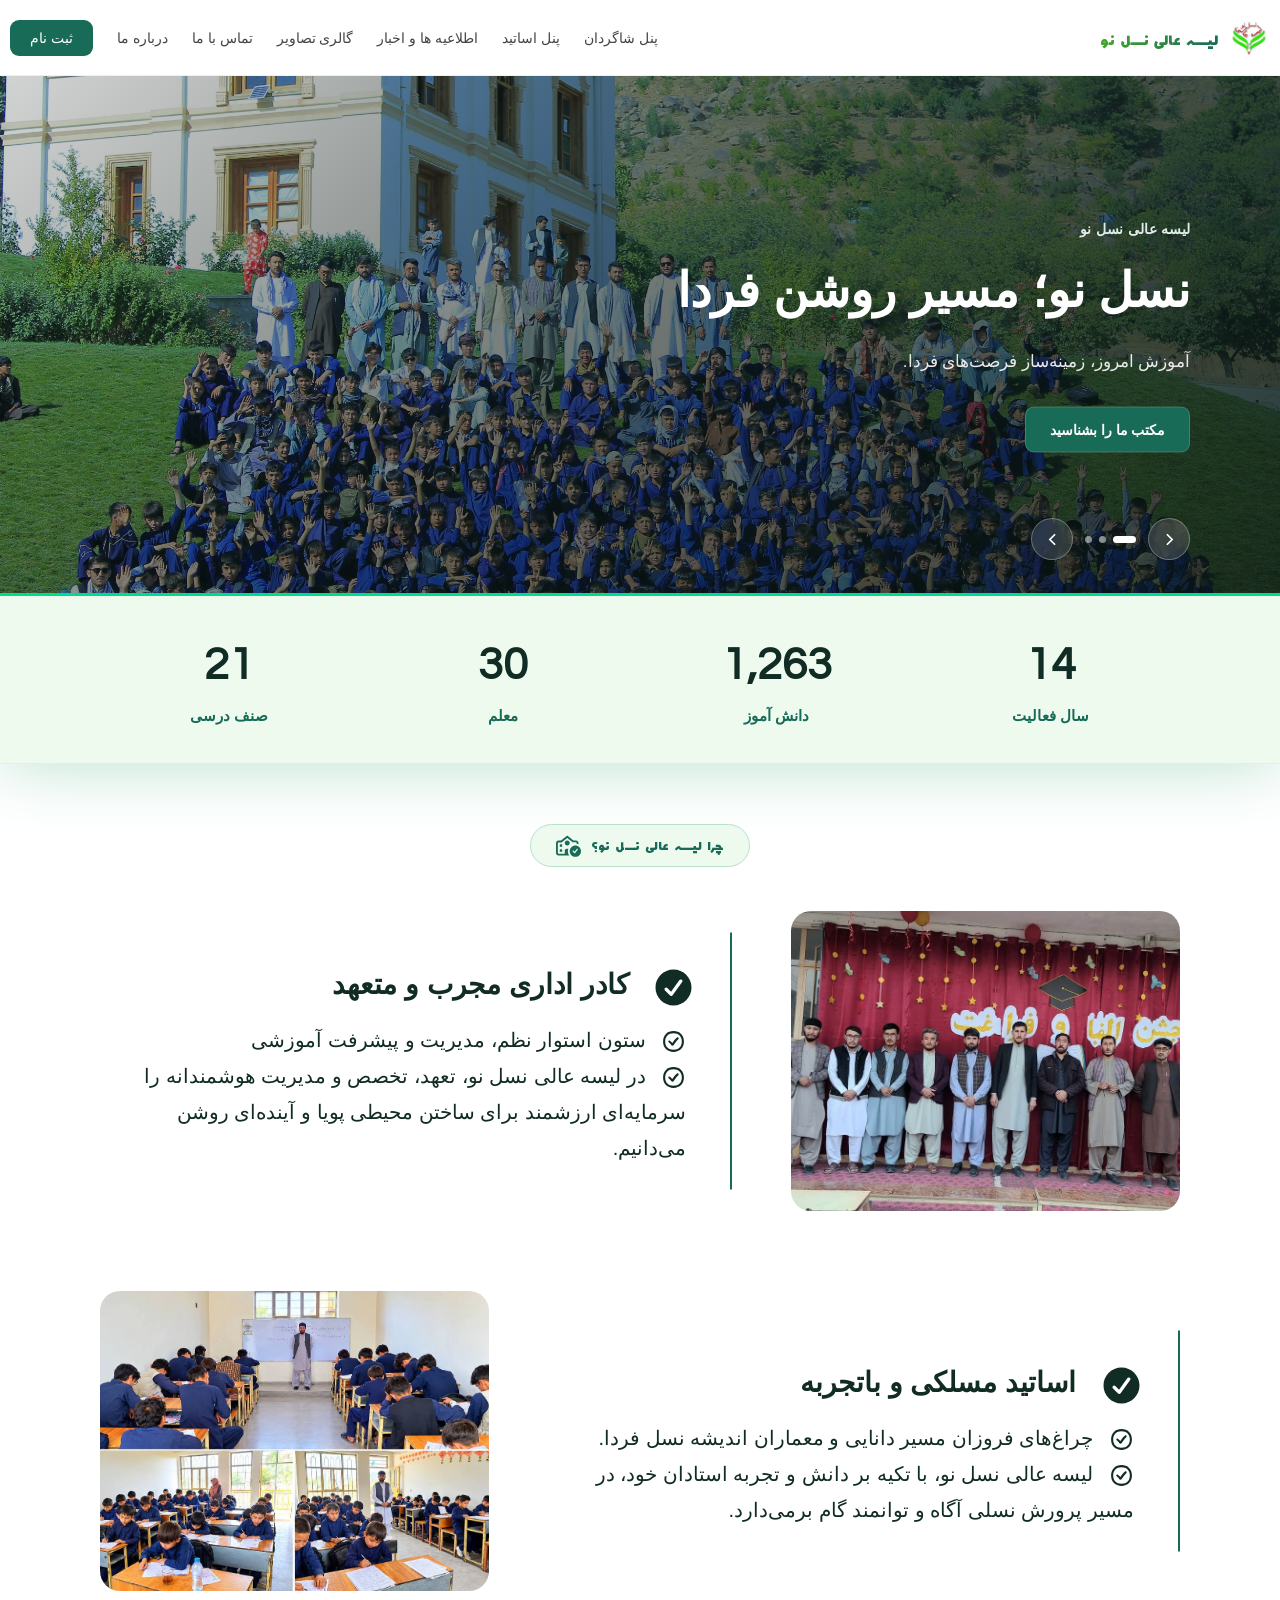
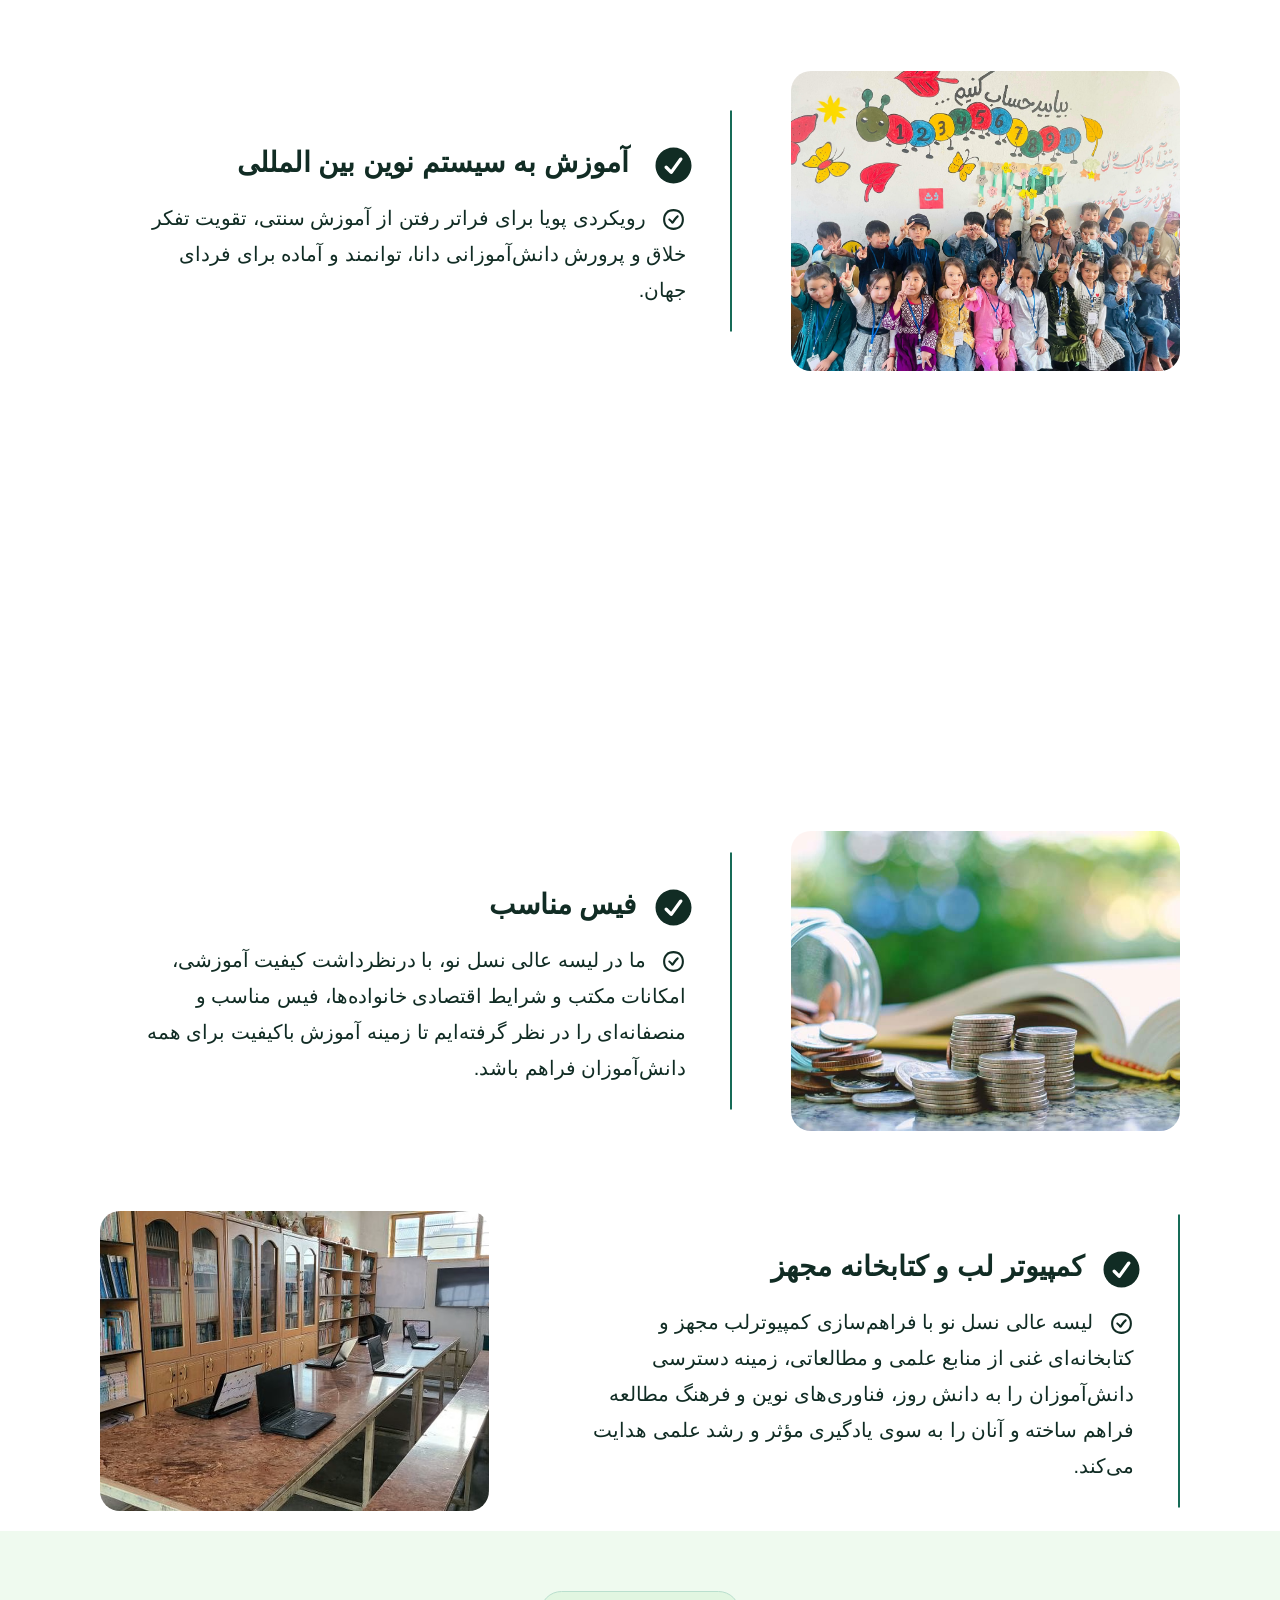
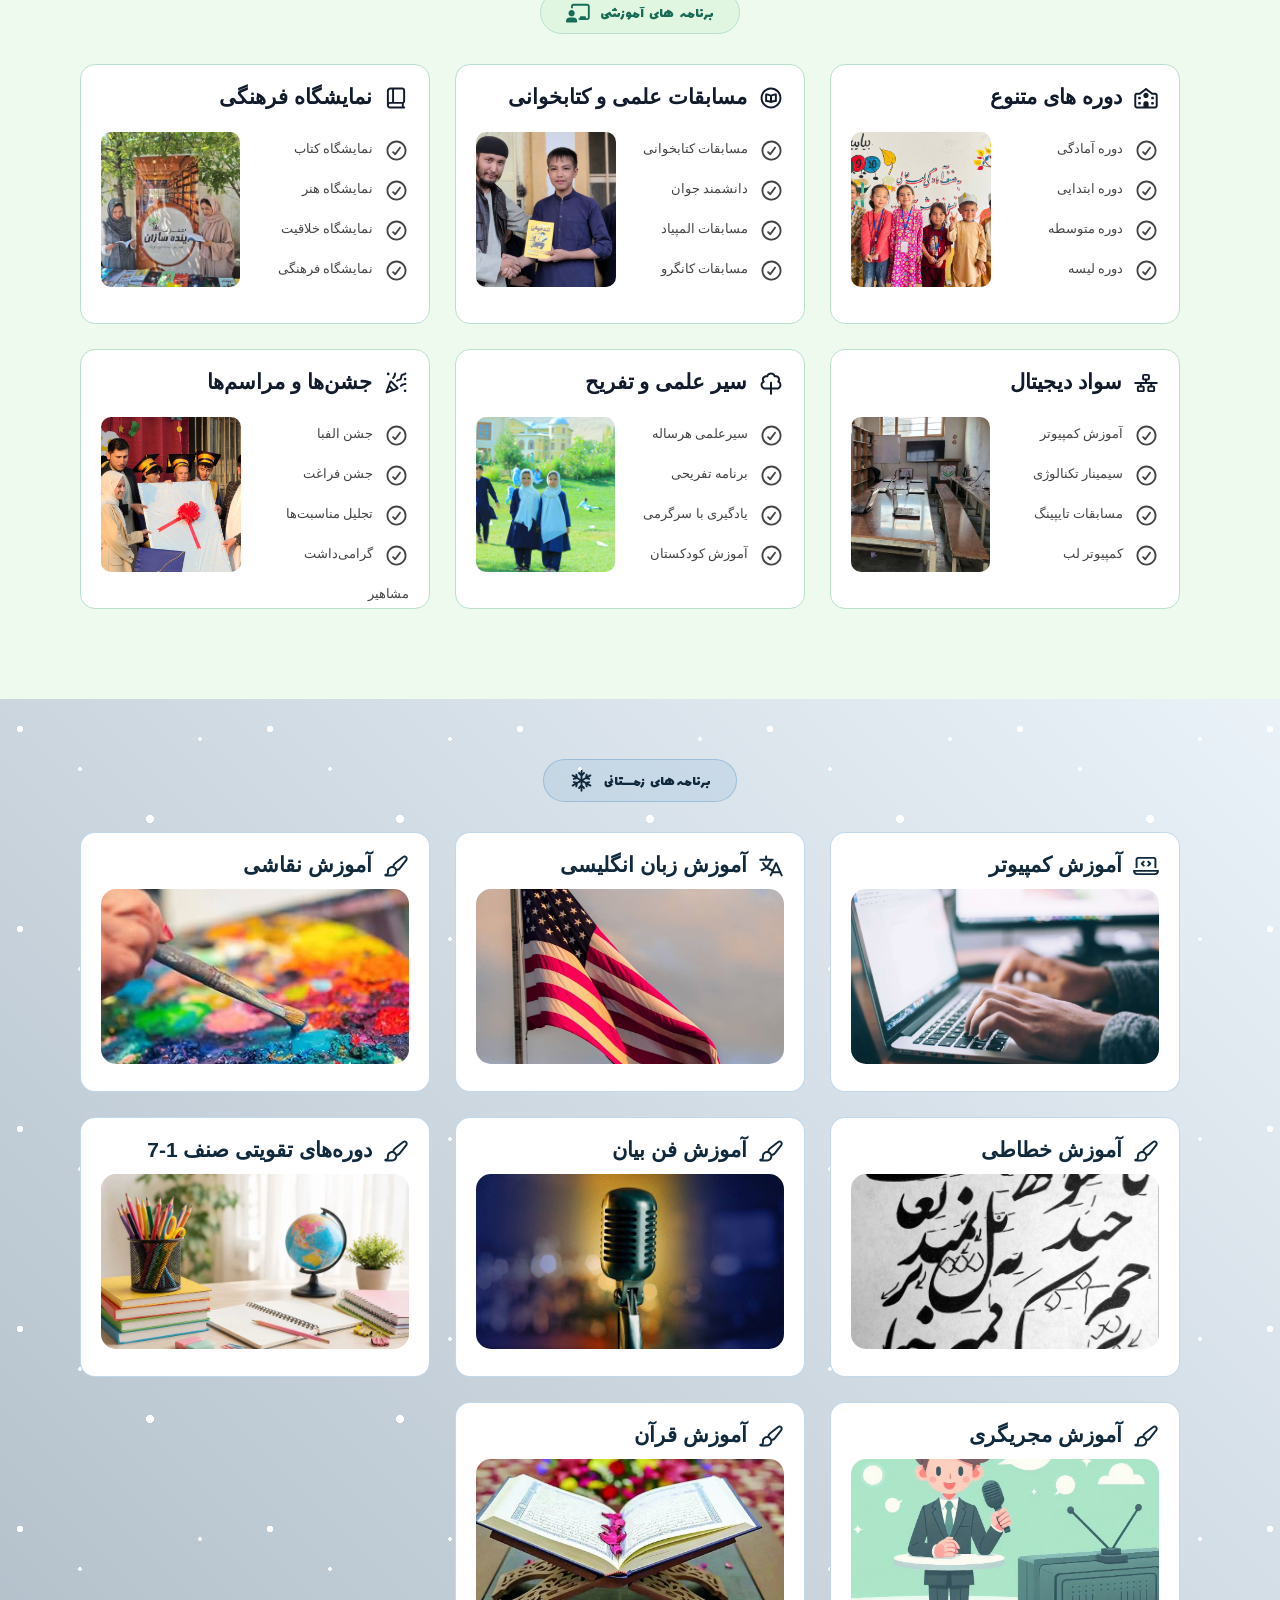
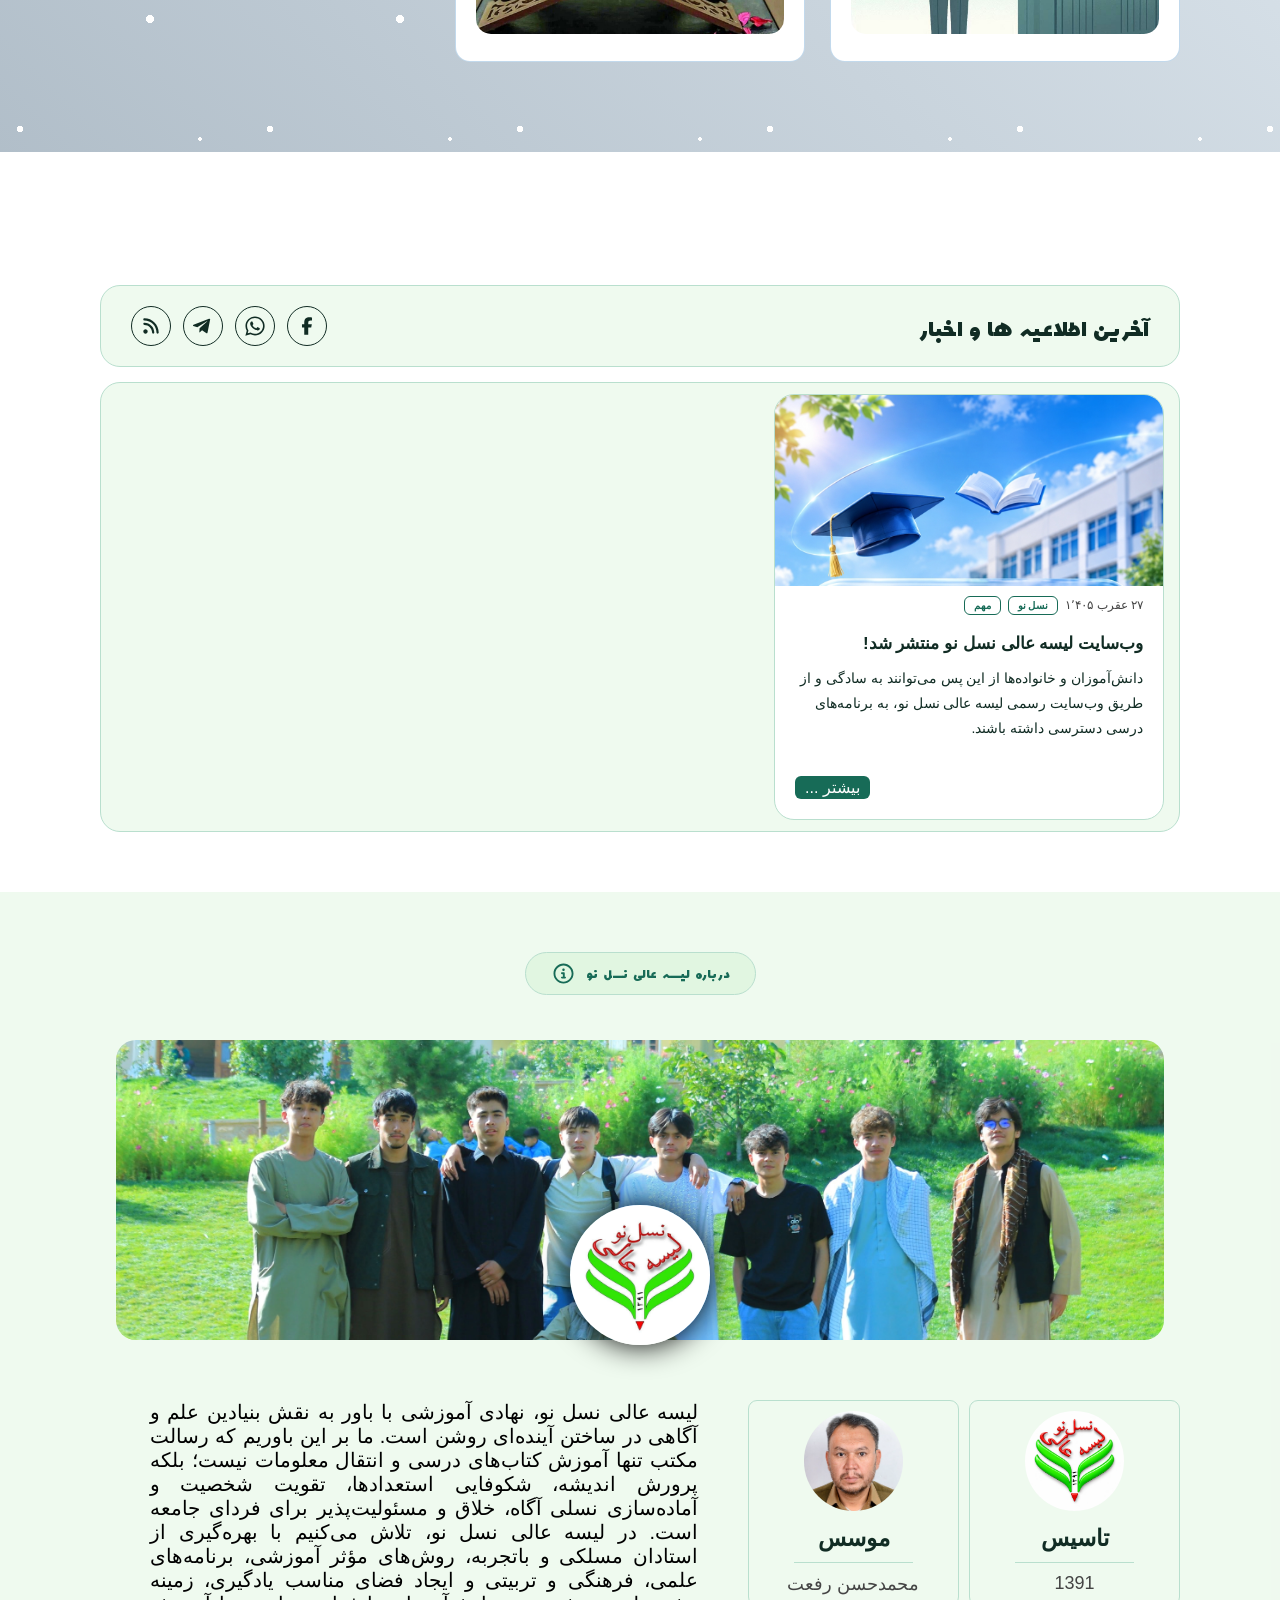
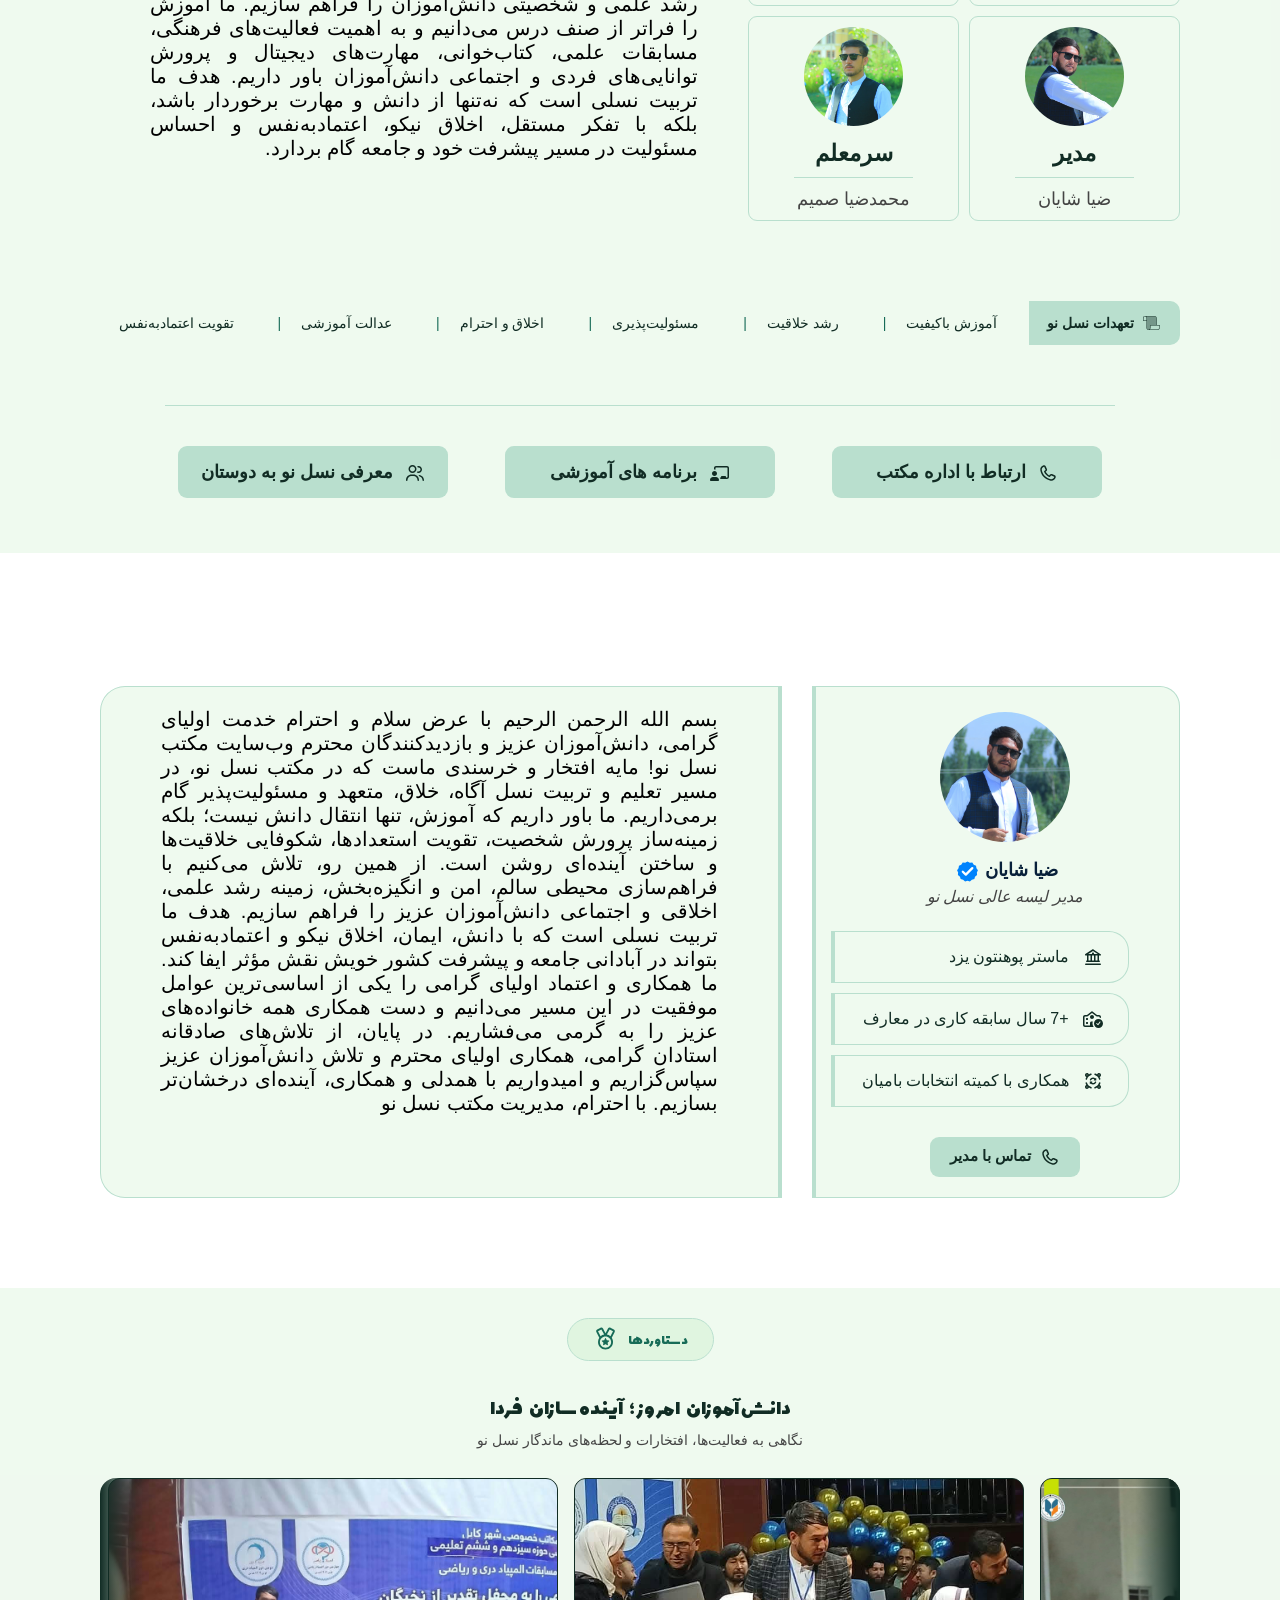
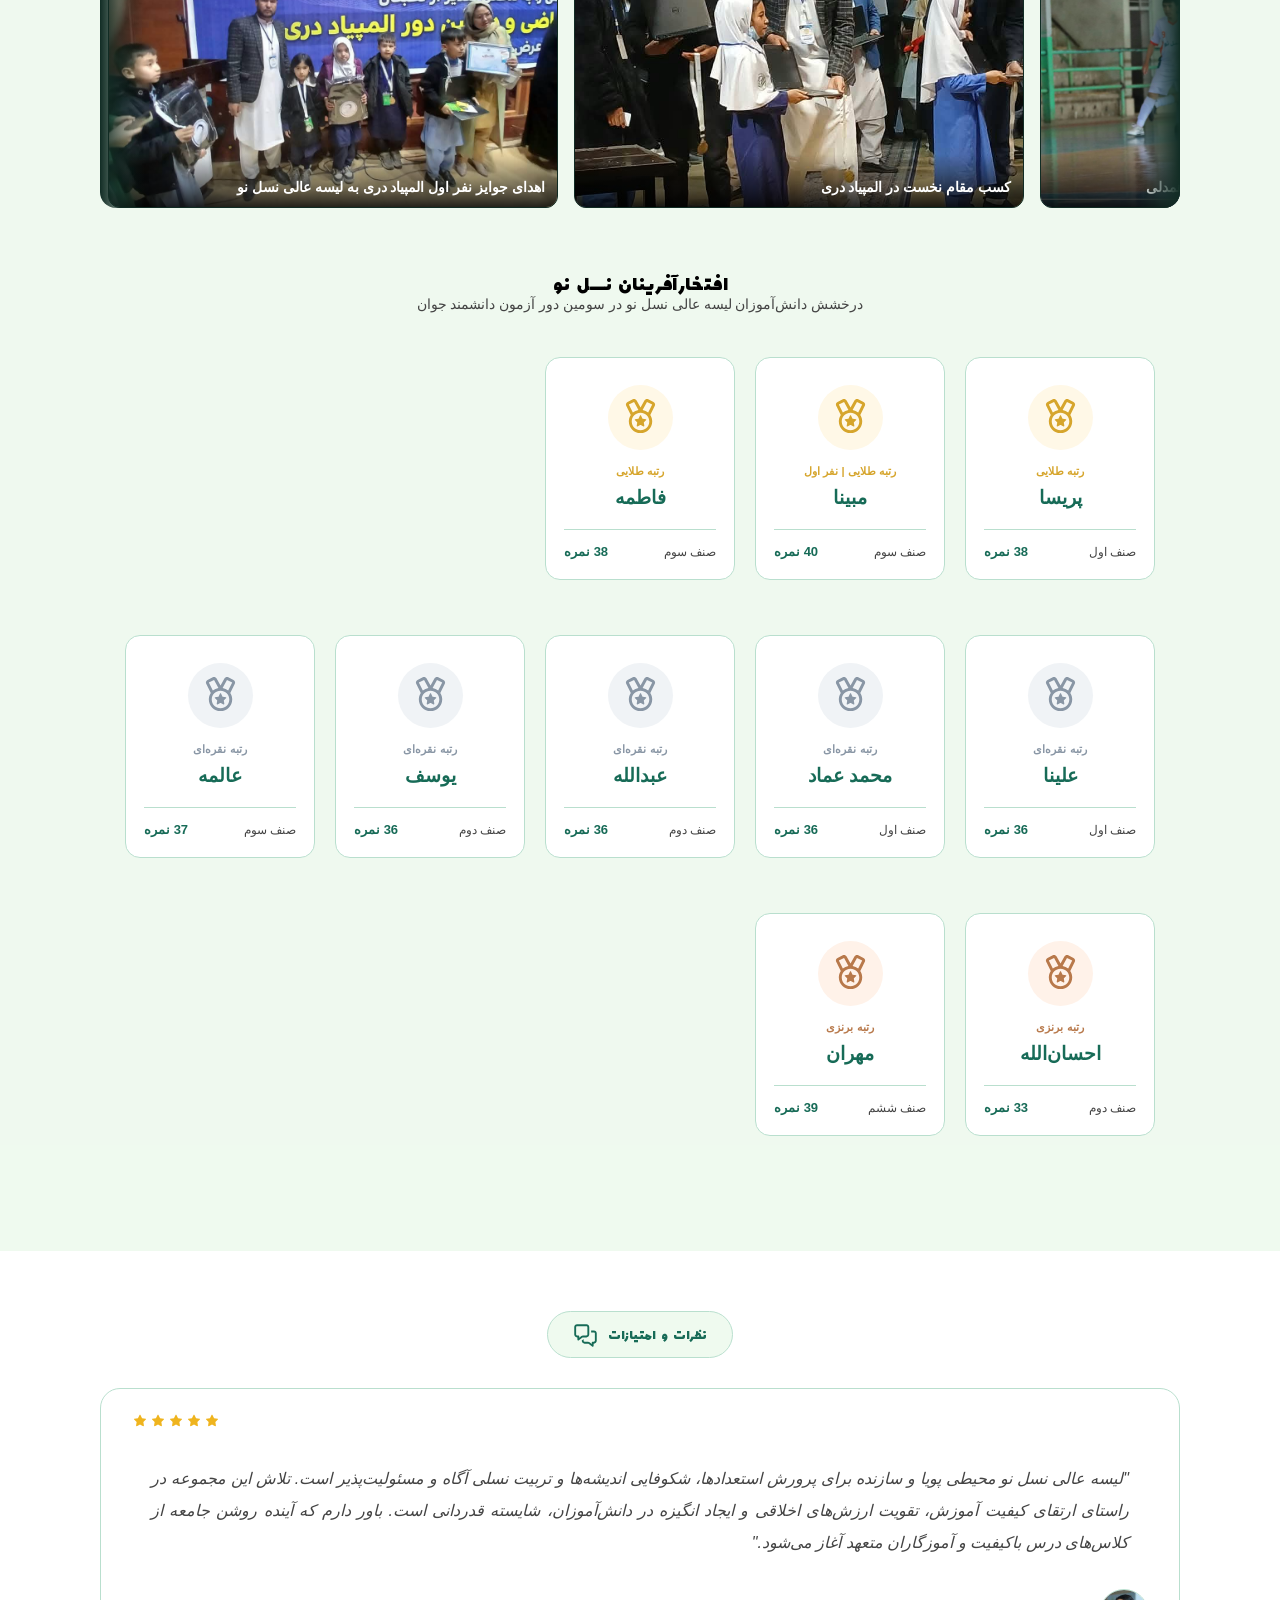
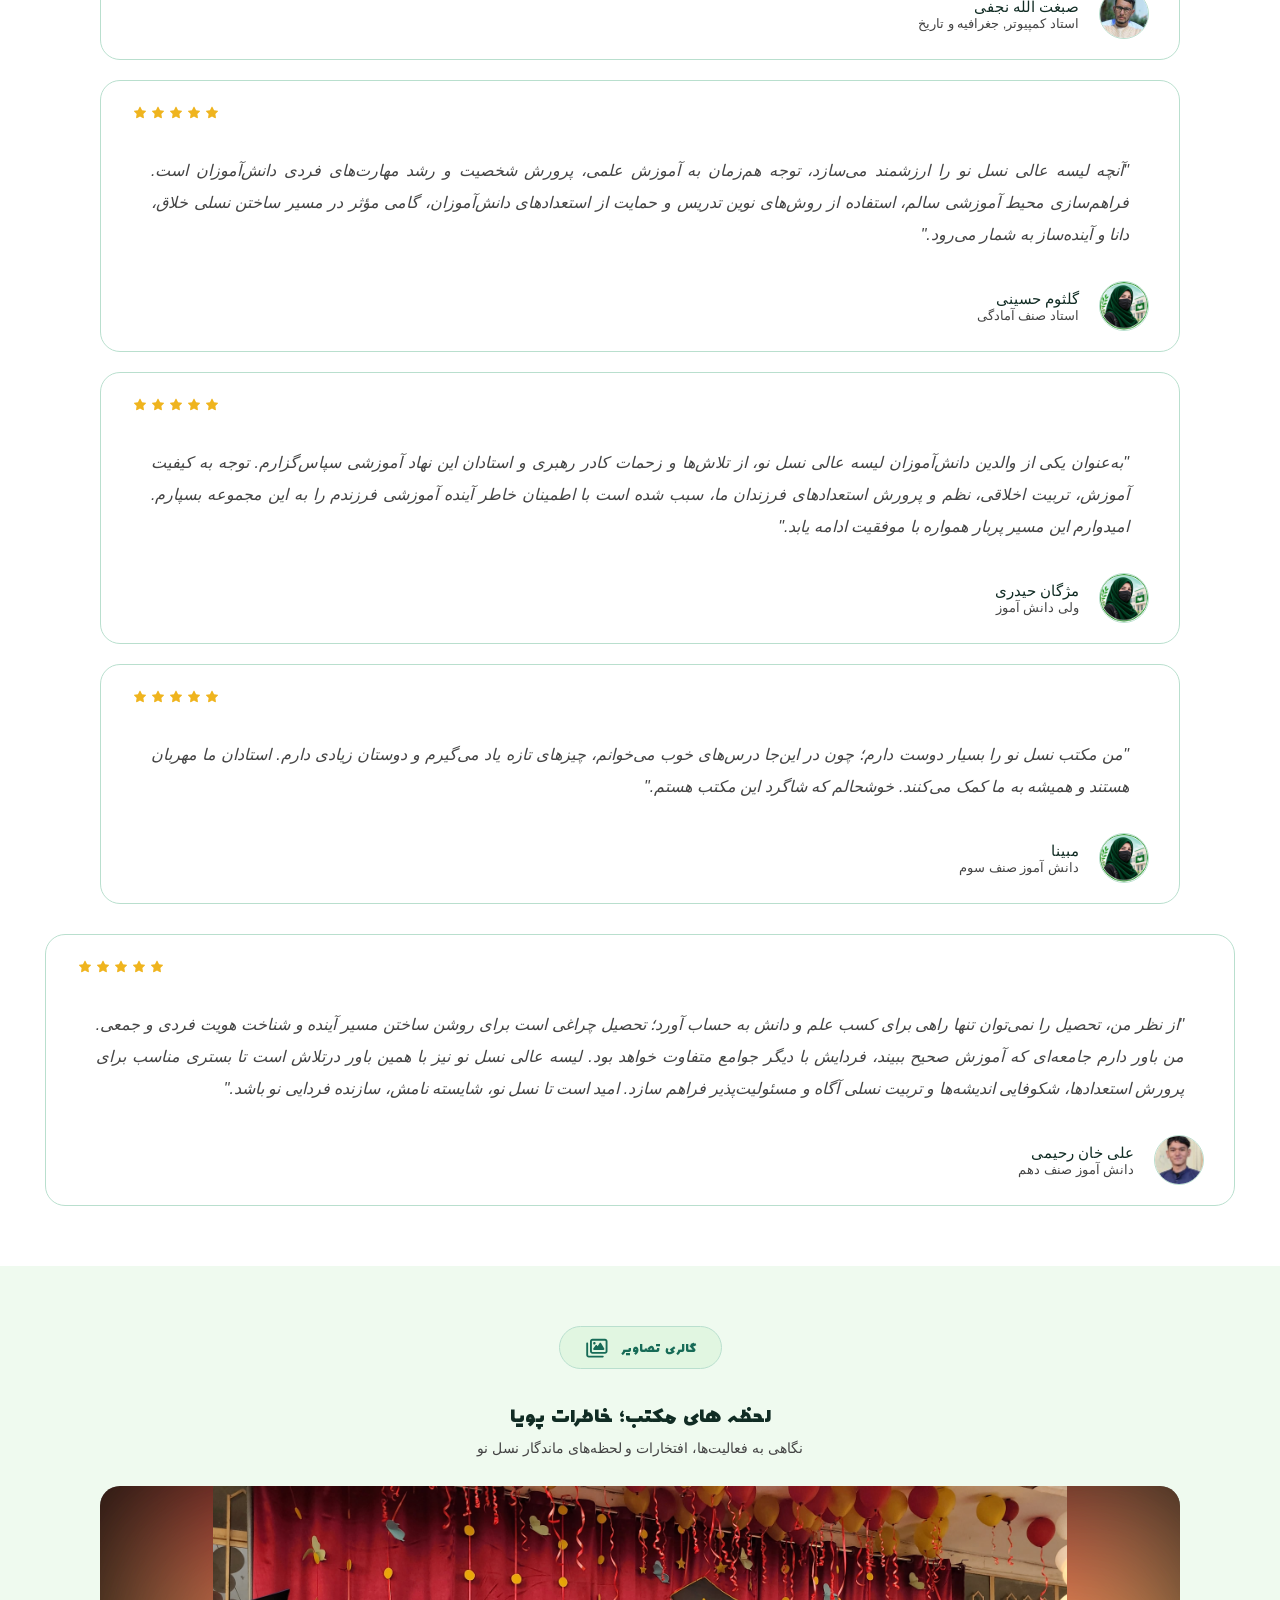
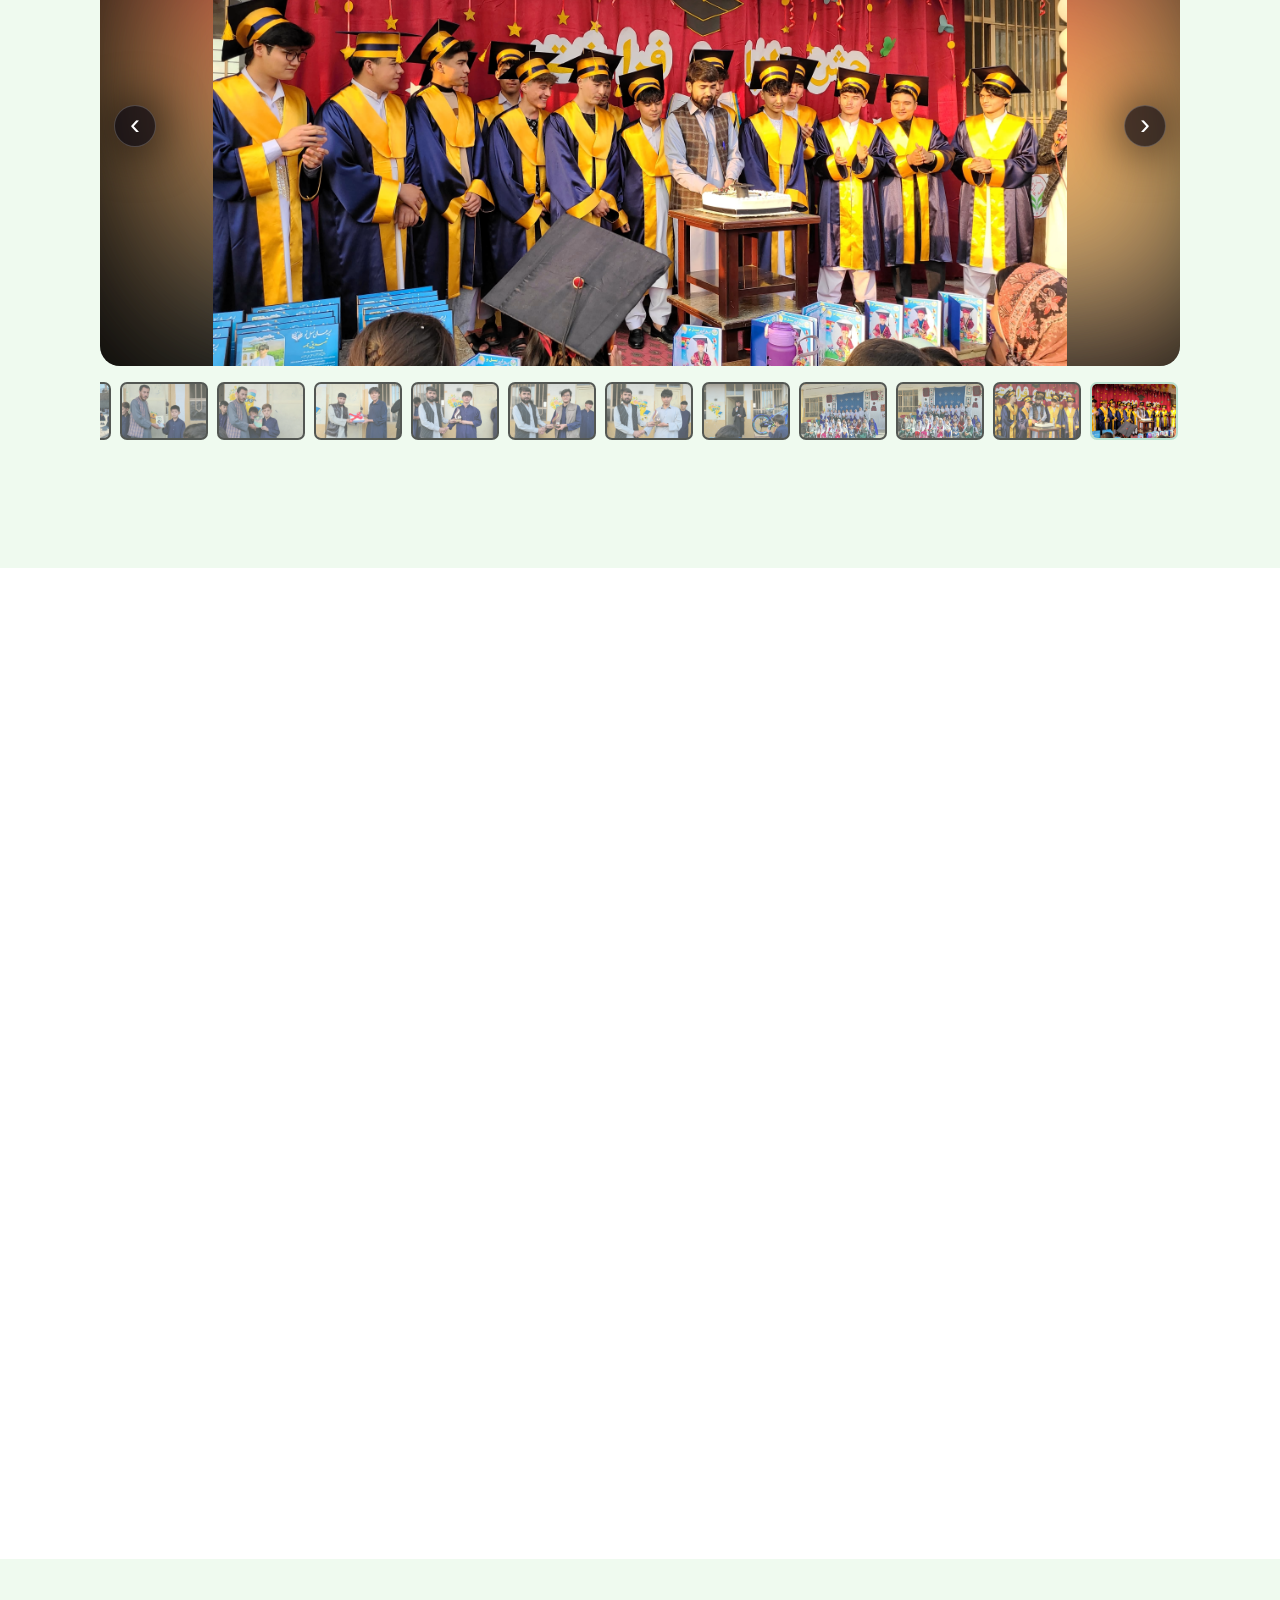
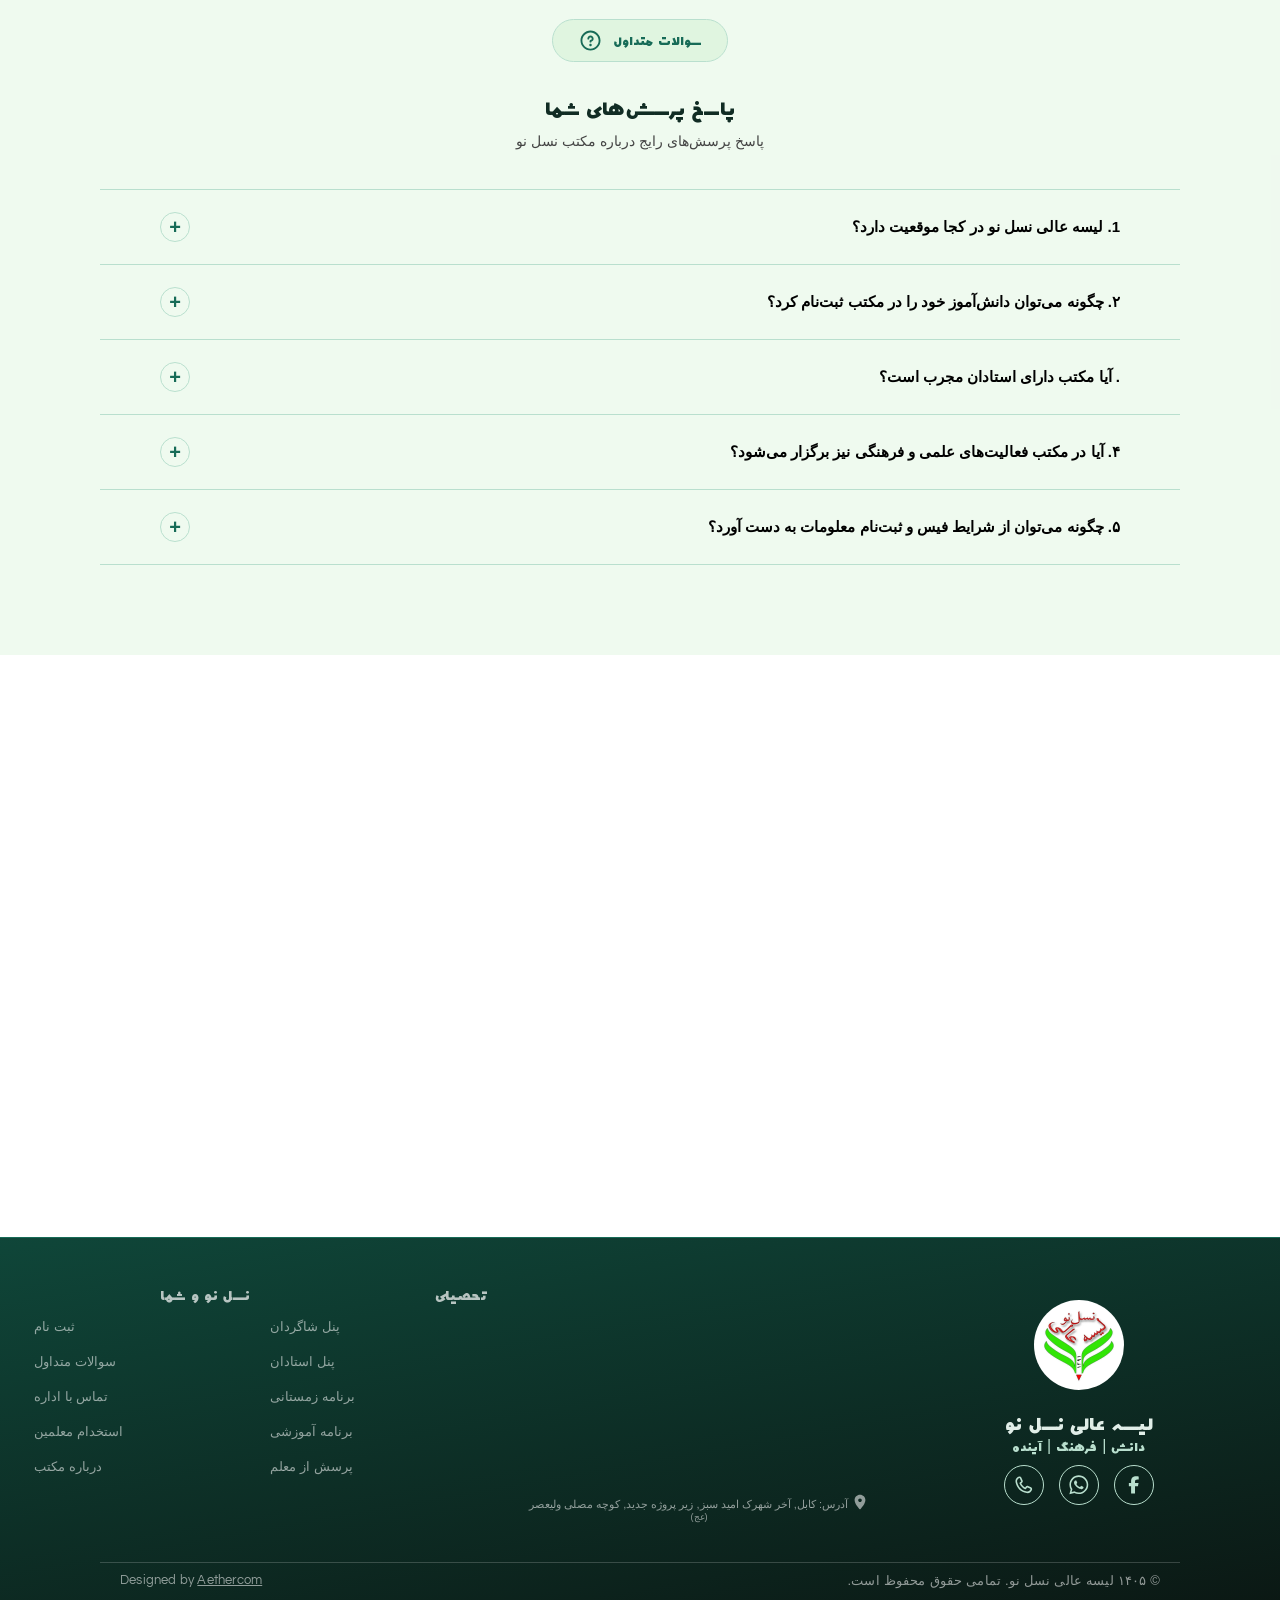
==== commit 728c3a52: "Update index.html" ====
--- a/index.html
+++ b/index.html
@@ -510,12 +510,12 @@
                         <a href="https://www.facebook.com/share/18wwrtZAEU/" class="social-link-news">
                             <svg xmlns="http://www.w3.org/2000/svg" viewBox="0 0 640 640"><!--! Font Awesome Pro 7.3.1 by @fontawesome - https://fontawesome.com License - https://fontawesome.com/license (Commercial License) Copyright 2026 Fonticons, Inc. --><path fill="currentColor" d="M240 363.3L240 576L356 576L356 363.3L442.5 363.3L460.5 265.5L356 265.5L356 230.9C356 179.2 376.3 159.4 428.7 159.4C445 159.4 458.1 159.8 465.7 160.6L465.7 71.9C451.4 68 416.4 64 396.2 64C289.3 64 240 114.5 240 223.4L240 265.5L174 265.5L174 363.3L240 363.3z"/></svg></a>
                         </a>
-                        <a href="https://wa.me/0788580128" class="social-link-news">
+                        <a href="https://wa.me/+93788580128" class="social-link-news">
                             <svg xmlns="http://www.w3.org/2000/svg" viewBox="0 0 448 512">
                                 <path fill="currentColor" d="M380.9 97.1c-41.9-42-97.7-65.1-157-65.1-122.4 0-222 99.6-222 222 0 39.1 10.2 77.3 29.6 111L0 480 117.7 449.1c32.4 17.7 68.9 27 106.1 27l.1 0c122.3 0 224.1-99.6 224.1-222 0-59.3-25.2-115-67.1-157zm-157 341.6c-33.2 0-65.7-8.9-94-25.7l-6.7-4-69.8 18.3 18.6-68.1-4.4-7c-18.5-29.4-28.2-63.3-28.2-98.2 0-101.7 82.8-184.5 184.6-184.5 49.3 0 95.6 19.2 130.4 54.1s56.2 81.2 56.1 130.5c0 101.8-84.9 184.6-186.6 184.6zM325.1 300.5c-5.5-2.8-32.8-16.2-37.9-18-5.1-1.9-8.8-2.8-12.5 2.8s-14.3 18-17.6 21.8c-3.2 3.7-6.5 4.2-12 1.4-32.6-16.3-54-29.1-75.5-66-5.7-9.8 5.7-9.1 16.3-30.3 1.8-3.7 .9-6.9-.5-9.7s-12.5-30.1-17.1-41.2c-4.5-10.8-9.1-9.3-12.5-9.5-3.2-.2-6.9-.2-10.6-.2s-9.7 1.4-14.8 6.9c-5.1 5.6-19.4 19-19.4 46.3s19.9 53.7 22.6 57.4c2.8 3.7 39.1 59.7 94.8 83.8 35.2 15.2 49 16.5 66.6 13.9 10.7-1.6 32.8-13.4 37.4-26.4s4.6-24.1 3.2-26.4c-1.3-2.5-5-3.9-10.5-6.6z"/>
                             </svg>
                         </a>
-                        <a href="https://t.me/0788580128" class="social-link-news">
+                        <a href="https://t.me/+93788580128" class="social-link-news">
                             <svg viewBox="0 0 24 24" style="width: 80%;">
                                 <path fill="currentColor" d="M21.5 3.5 18.2 20c-.25 1.17-.9 1.46-1.83.91l-5.04-3.72-2.43 2.34c-.27.27-.5.5-1.02.5l.36-5.13 9.34-8.44c.41-.36-.09-.56-.64-.2L5.38 13.49.43 11.94c-1.08-.34-1.1-1.08.23-1.59L20.02 3.08c.88-.32 1.65.2 1.48.42Z"></path>
                             </svg>
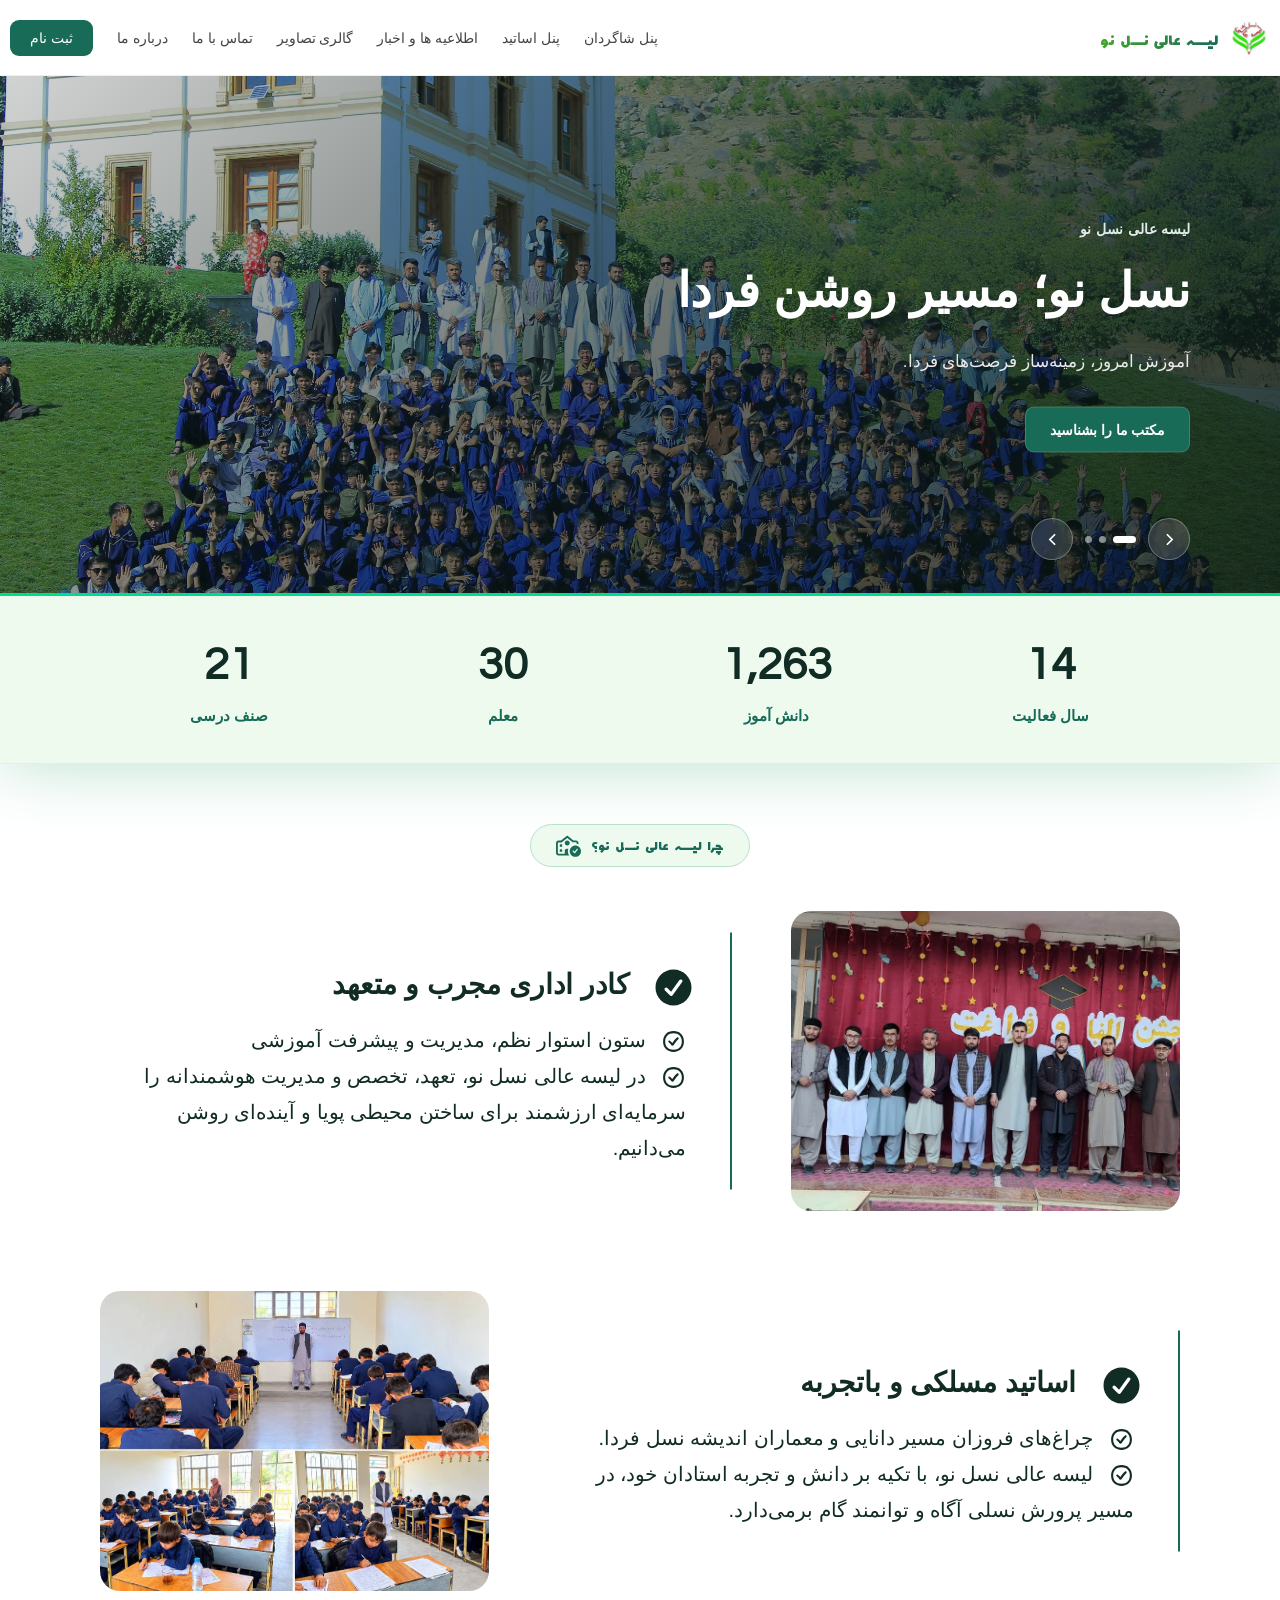
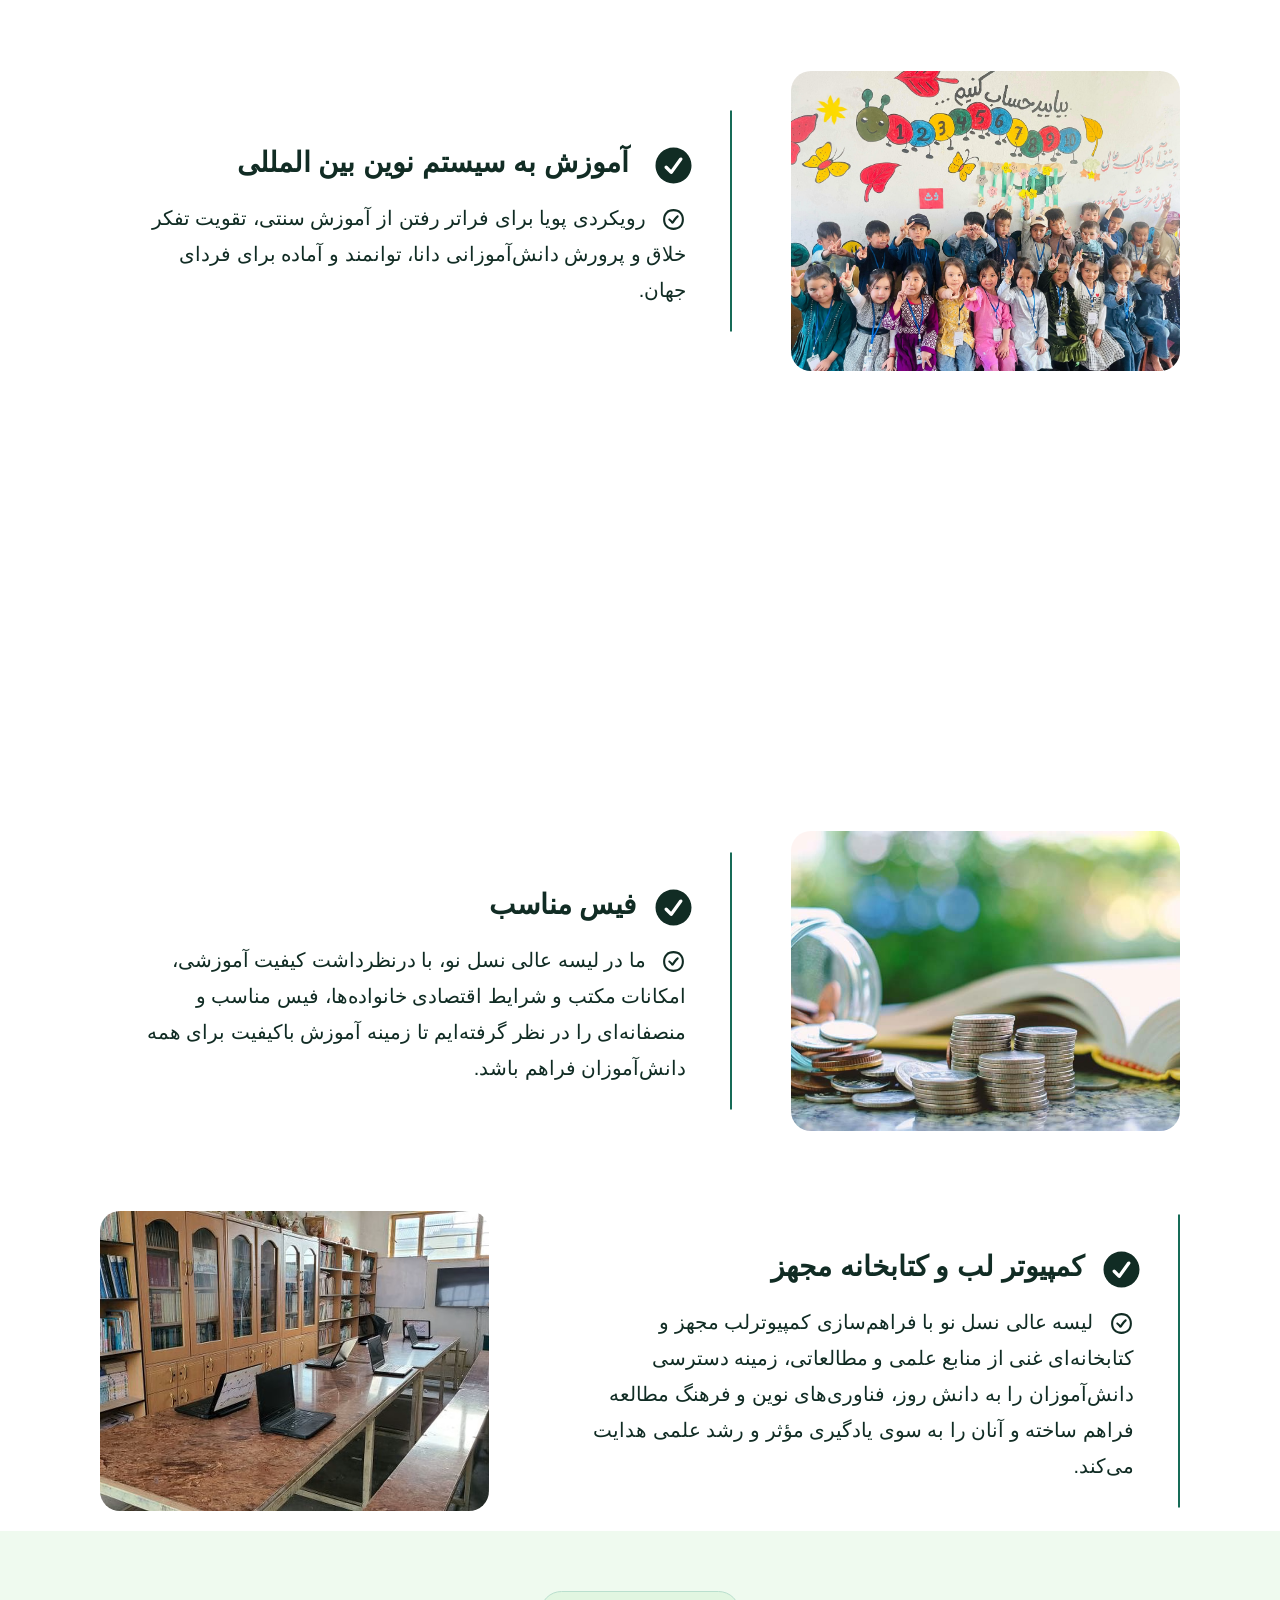
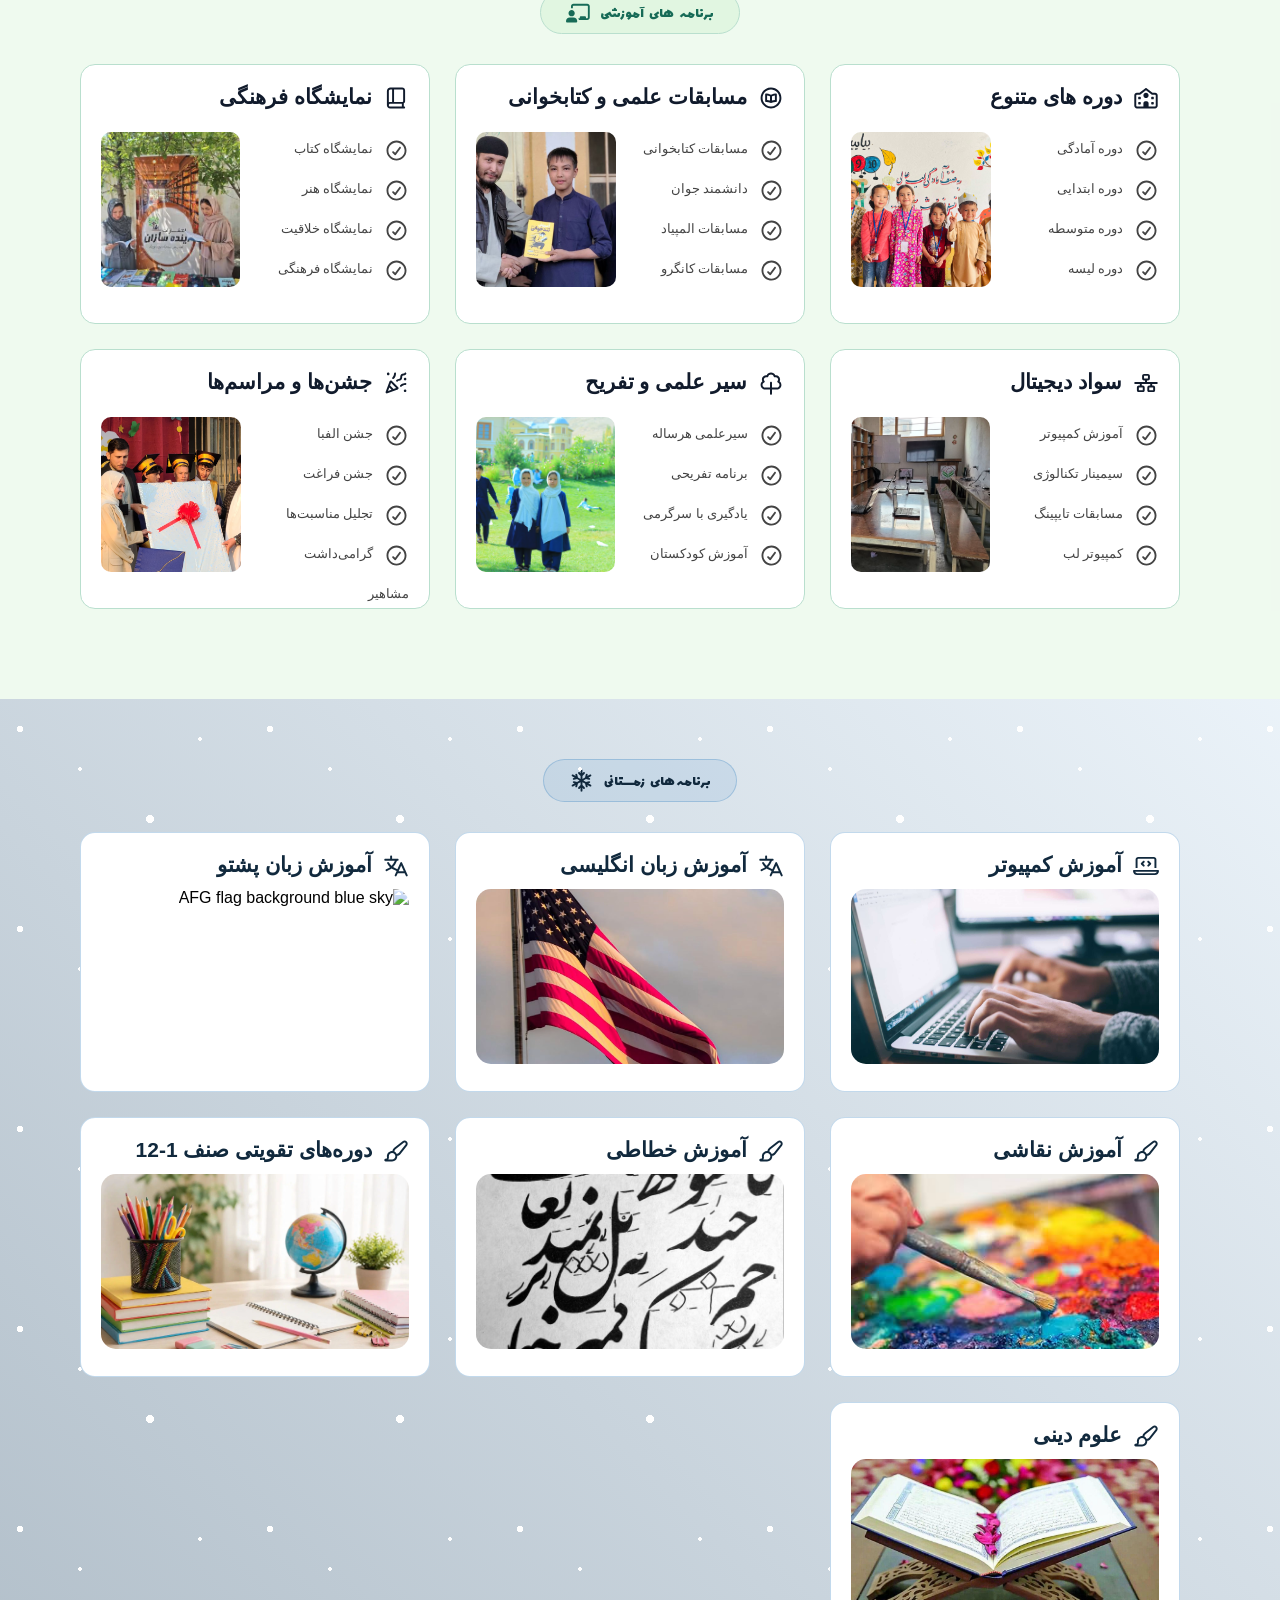
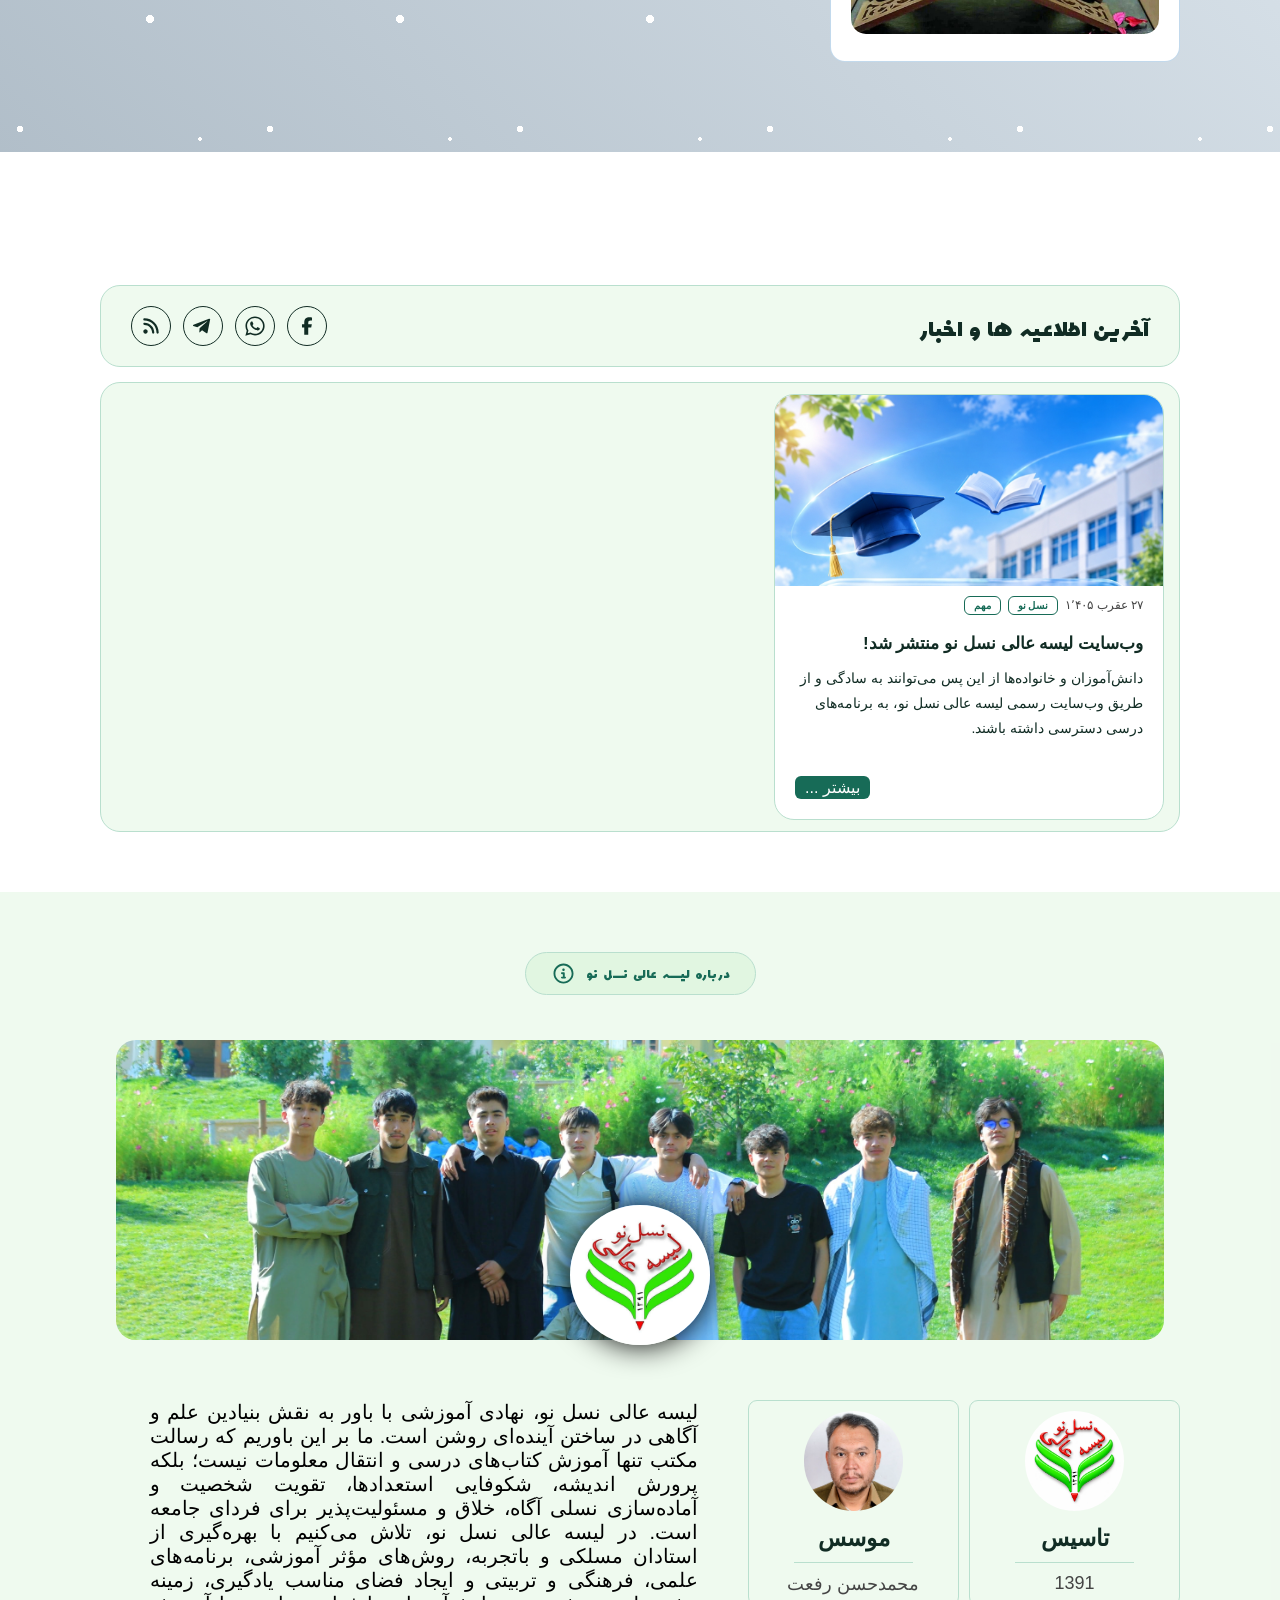
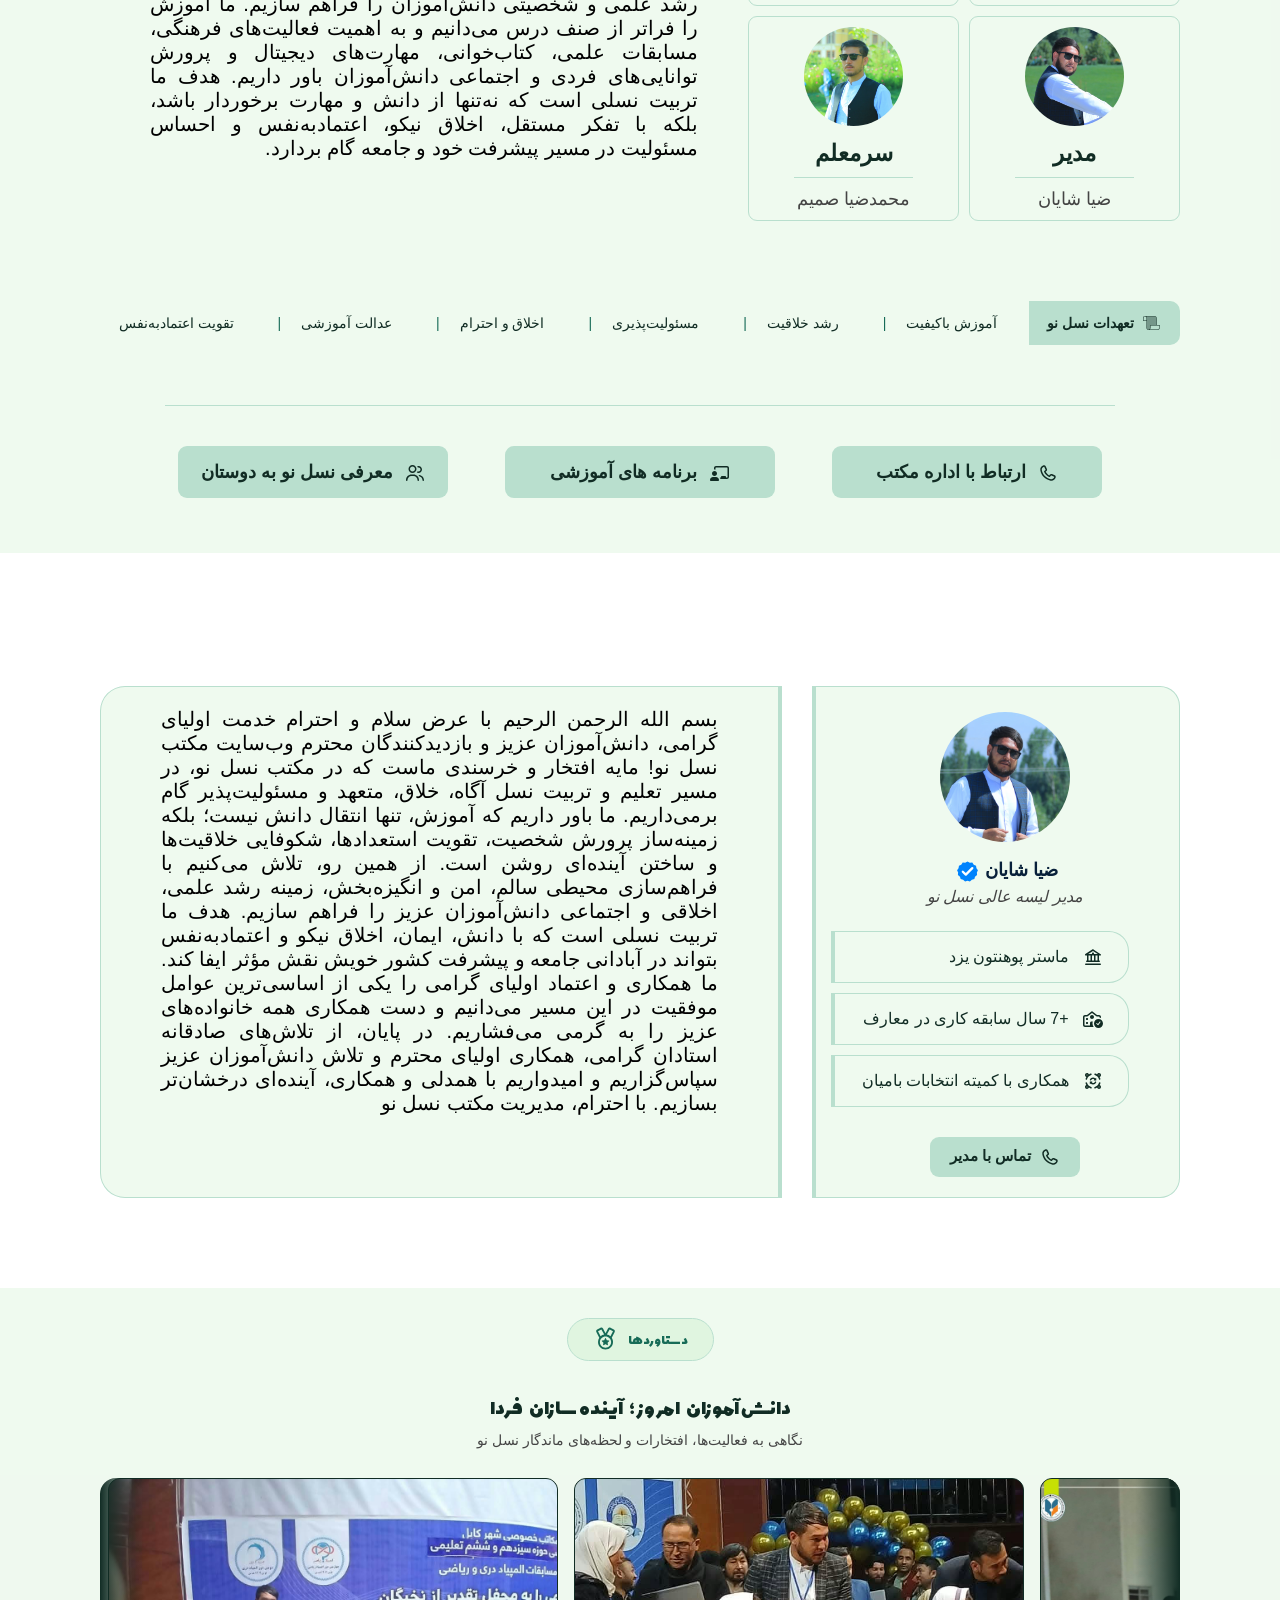
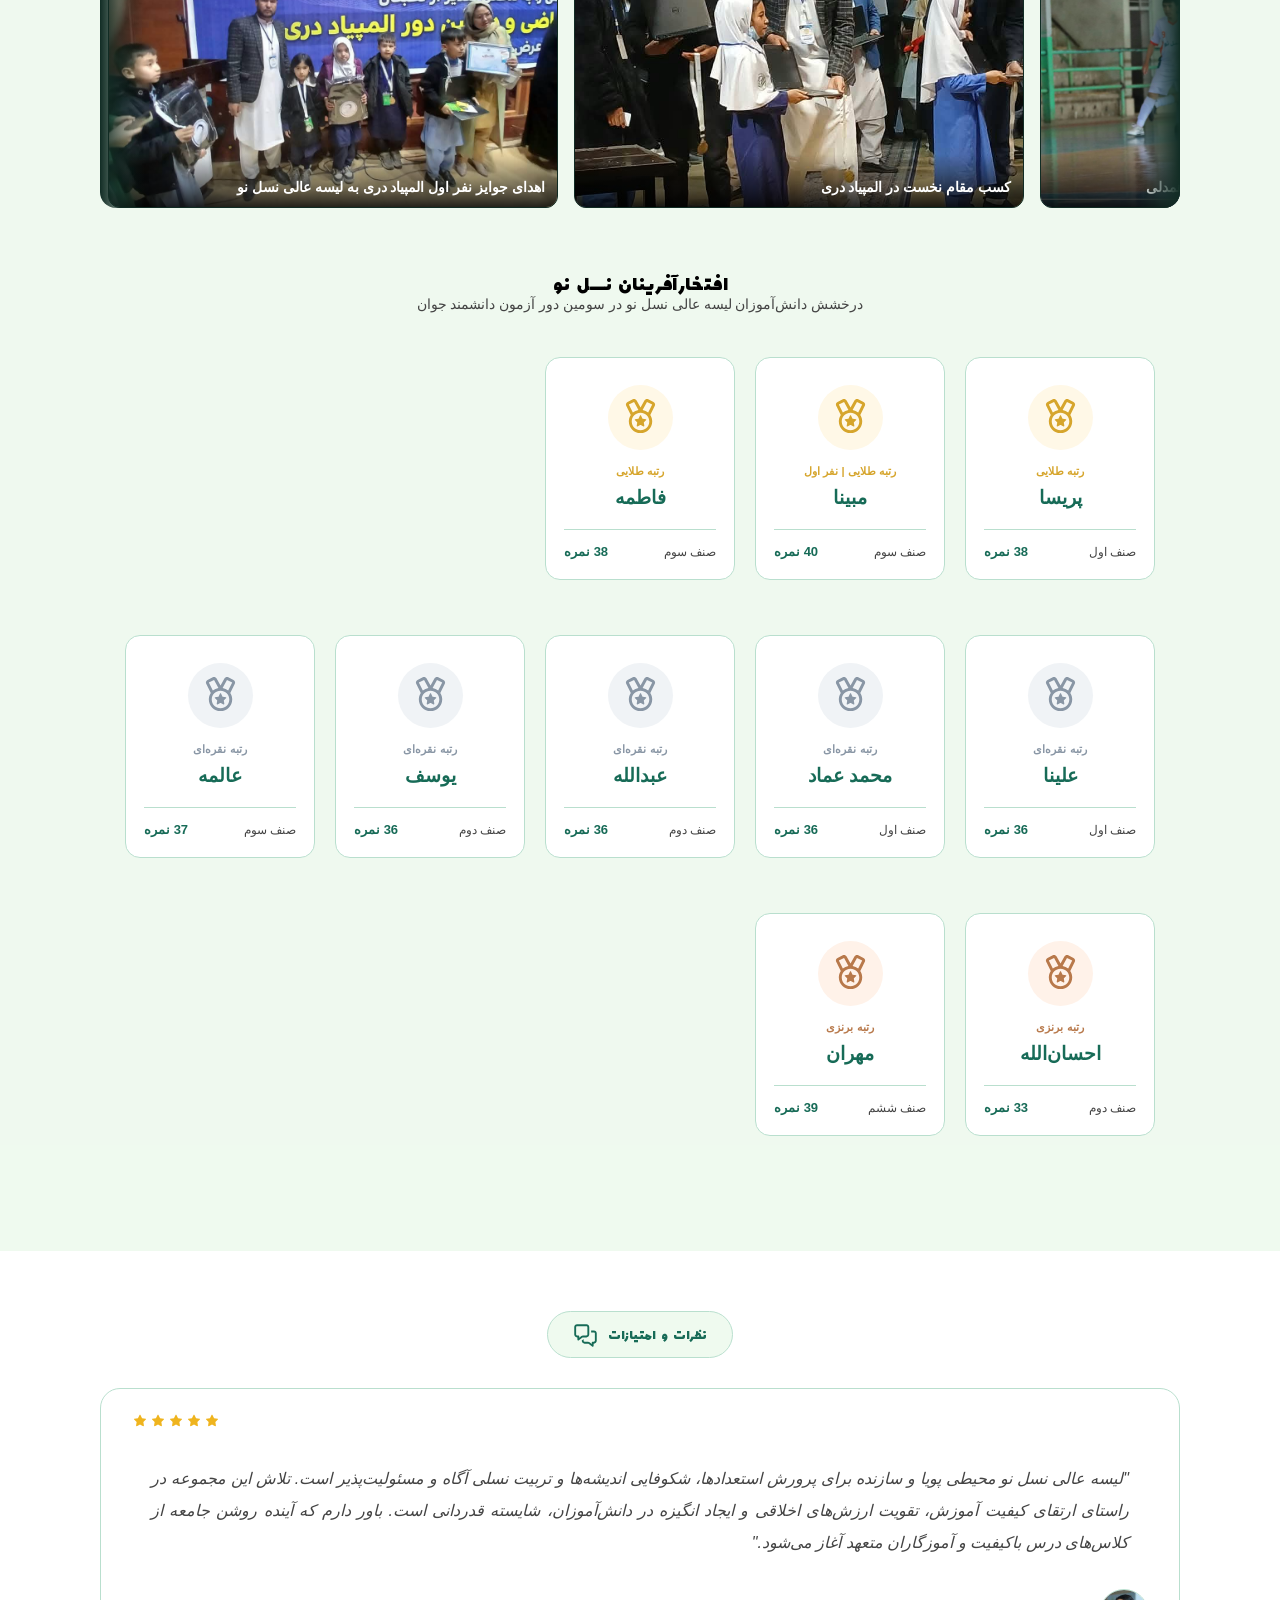
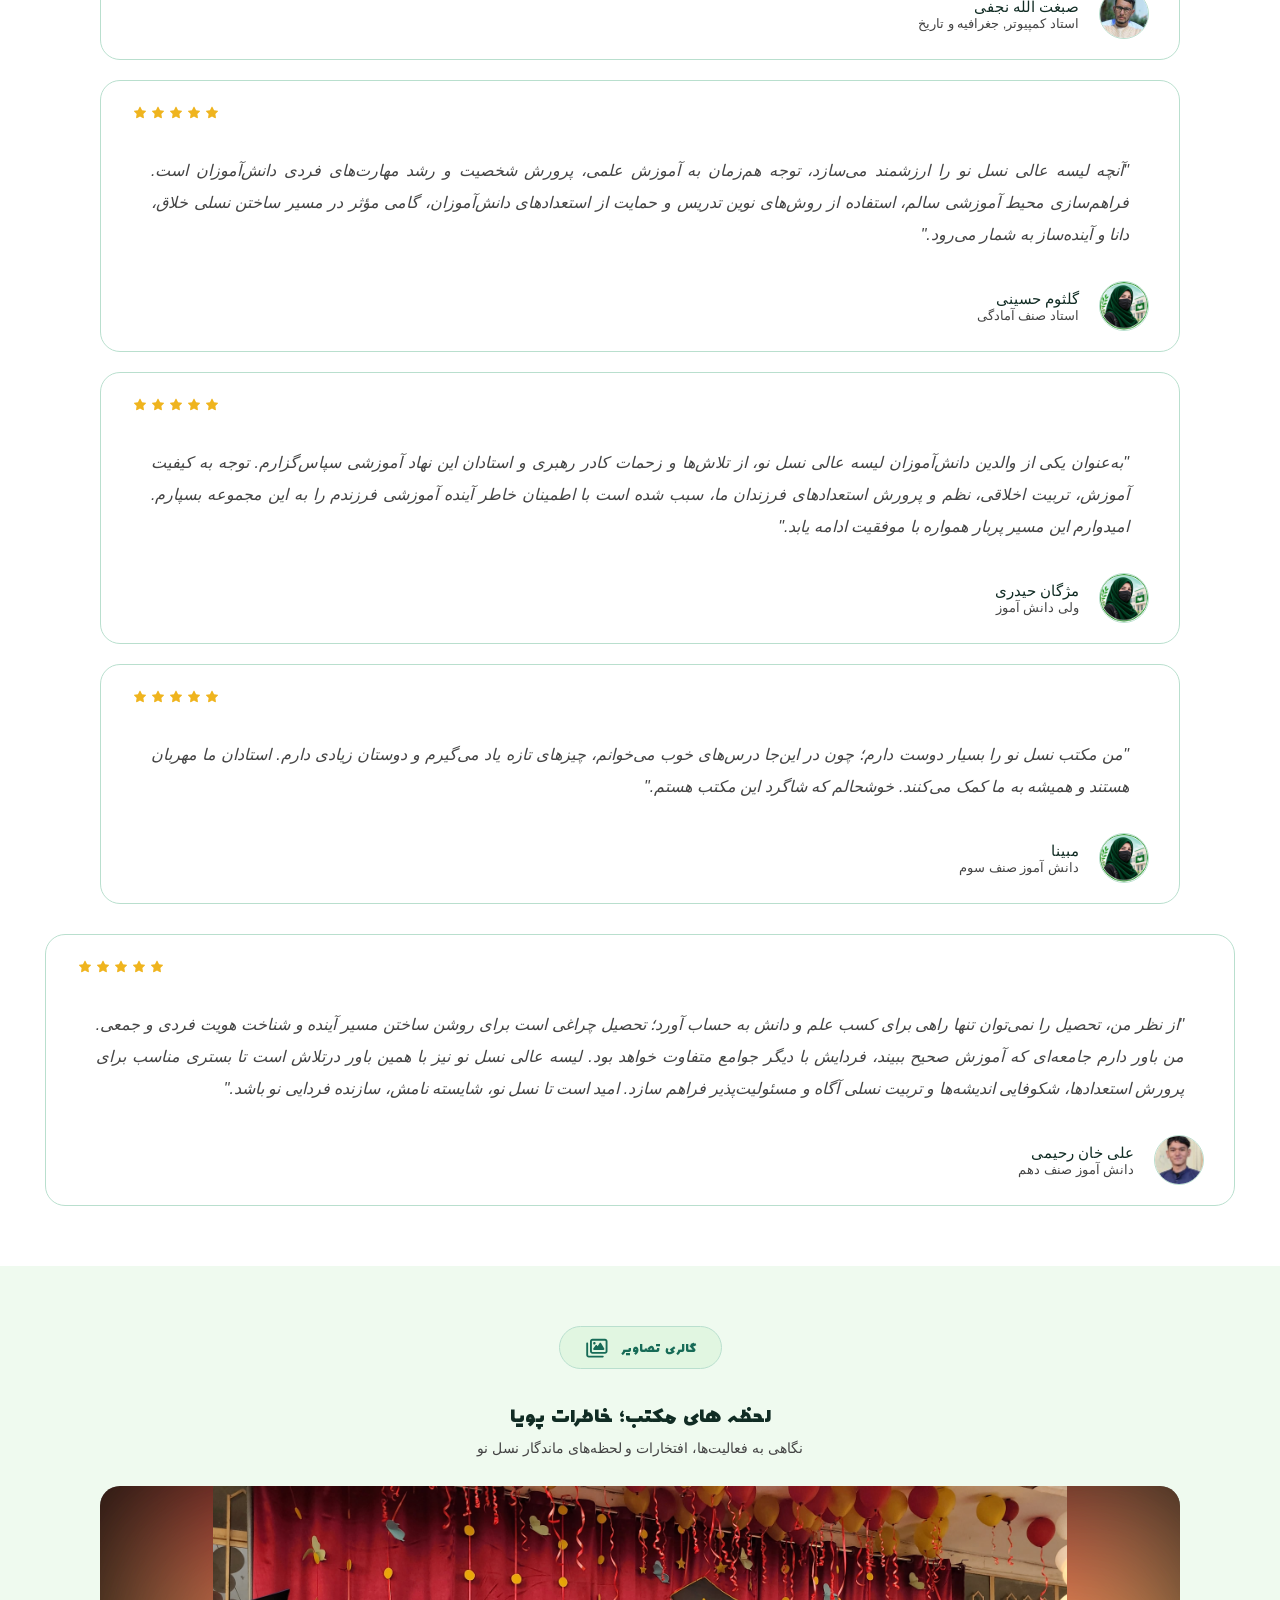
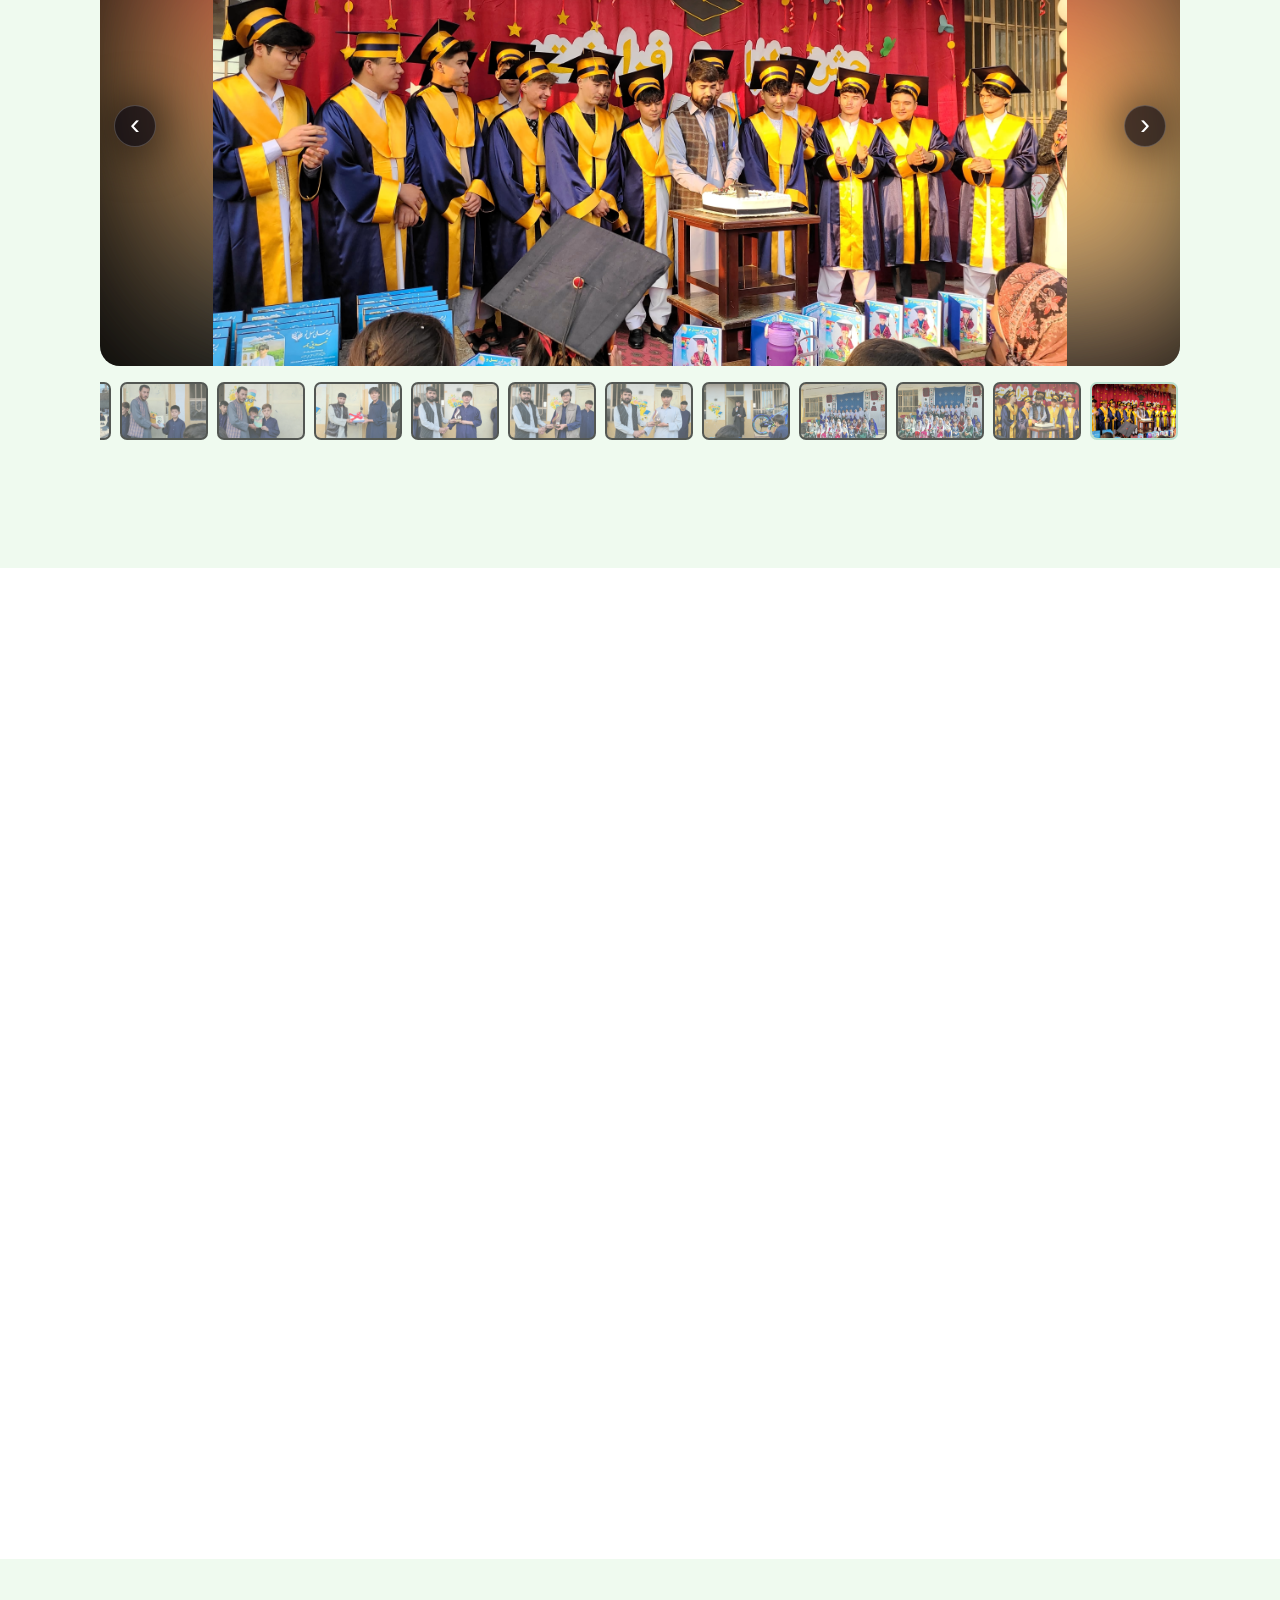
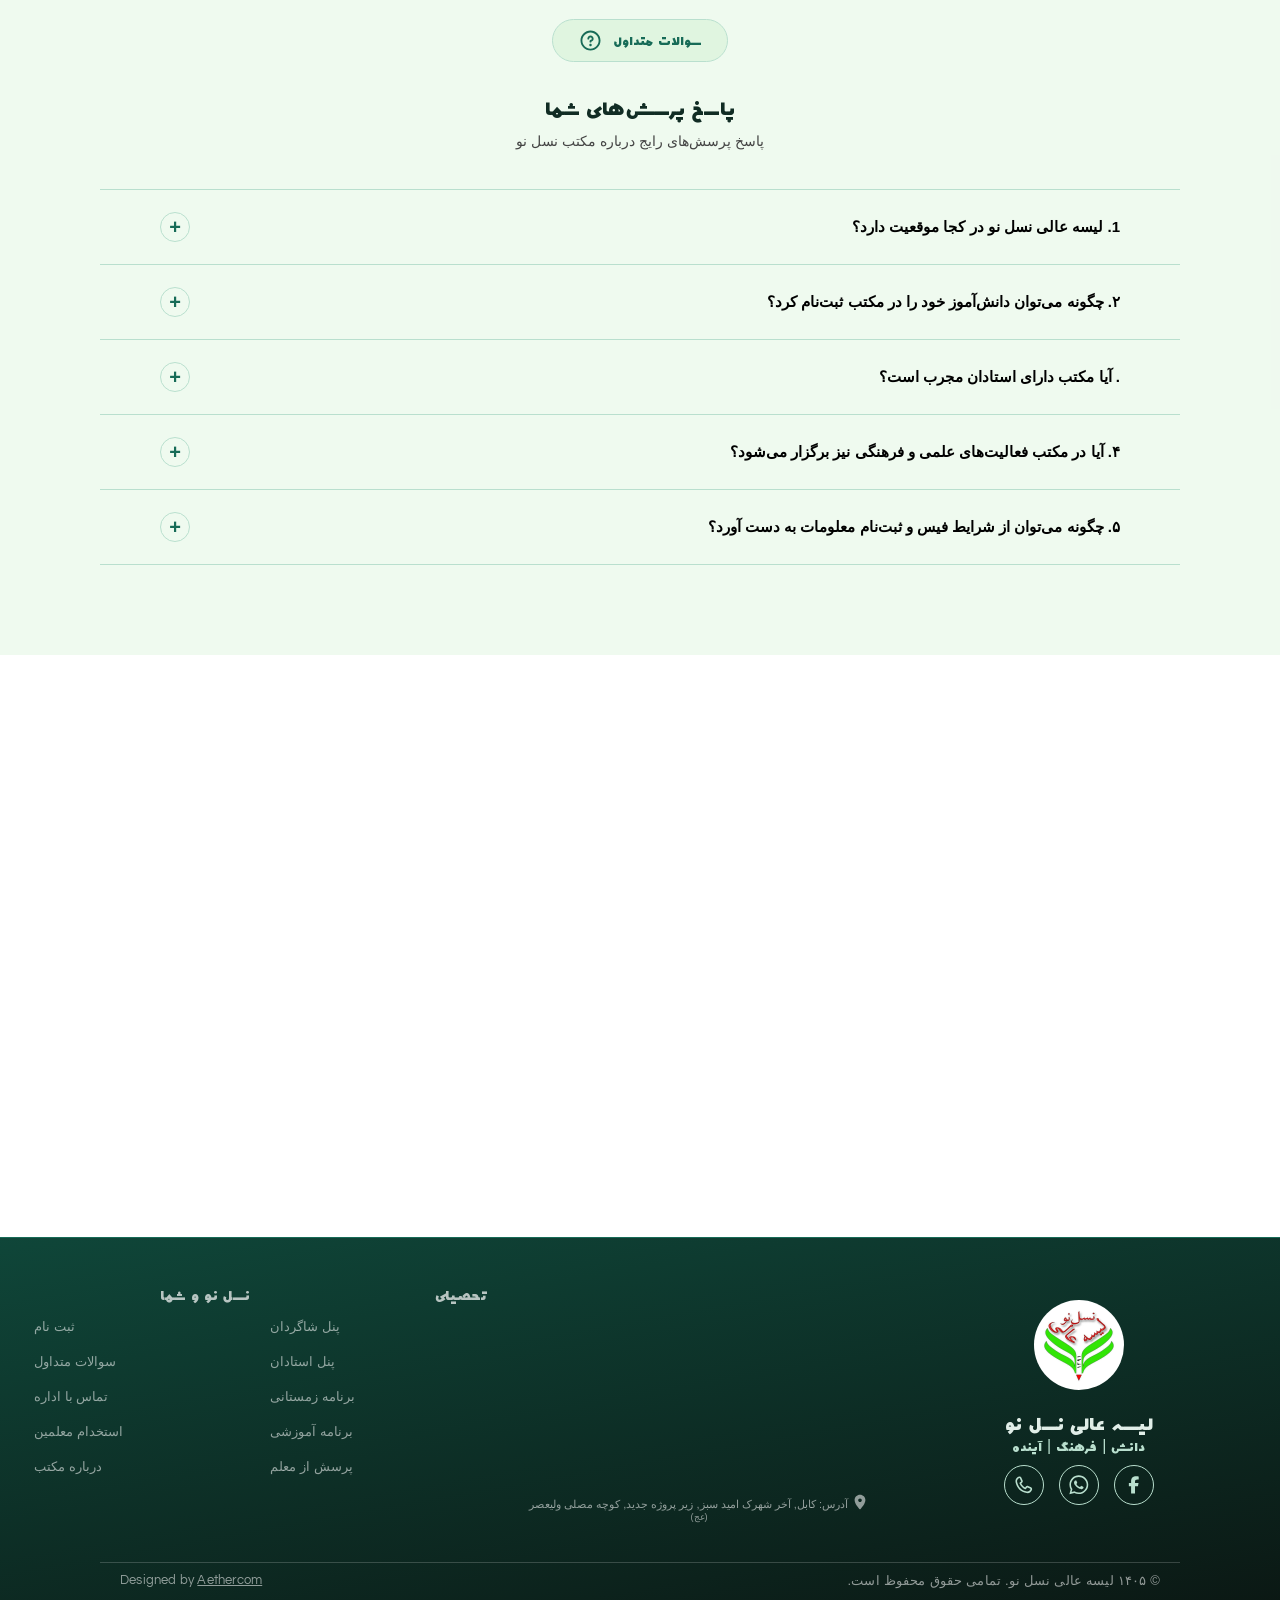
==== commit 01fa47f1: "Update index.html" ====
--- a/index.html
+++ b/index.html
@@ -435,6 +435,15 @@
                     </div>
                     <div class="barname-win">
                         <h2>
+                            <svg xmlns="http://www.w3.org/2000/svg" viewBox="0 0 640 640"><!--! Font Awesome Pro 7.3.1 by @fontawesome - https://fontawesome.com License - https://fontawesome.com/license (Commercial License) Copyright 2026 Fonticons, Inc. --><path fill="currentColor" d="M200 64C213.3 64 224 74.7 224 88L224 144L360 144C373.3 144 384 154.7 384 168C384 181.3 373.3 192 360 192L343.8 192L327.3 230.4C308.7 273.9 282.1 313.2 249.4 346.4C263.3 355.6 278 363.8 293.4 370.8L354.3 398.7L426.1 238.2C430 229.6 438.5 224 448 224C457.5 224 466 229.6 469.9 238.2L605.9 542.2C611.3 554.3 605.9 568.5 593.8 573.9C581.7 579.3 567.5 573.9 562.1 561.8L532.7 496L363.4 496L334 561.8C328.6 573.9 314.4 579.3 302.3 573.9C290.2 568.5 284.8 554.3 290.2 542.2L334.8 442.5L273.5 414.4C252 404.5 231.6 392.7 212.6 379.2C195.1 392.8 176.3 404.9 156.4 415.3L99.1 445.3C87.4 451.5 72.9 446.9 66.7 435.2C60.5 423.5 65.1 409 76.8 402.8L134 372.8C148 365.5 161.4 357.1 174.1 348C146.6 322.4 123 292.8 104.1 260C97.5 248.5 101.4 233.8 112.9 227.2C124.4 220.6 139.1 224.5 145.7 236C163.1 266.3 185.2 293.5 211.1 316.7C241.6 286.9 266.2 251.2 283.3 211.4L291.6 192L56 192C42.7 192 32 181.3 32 168C32 154.7 42.8 144 56 144L176 144L176 88C176 74.7 186.7 64 200 64zM511.2 448L448 306.8L384.8 448L511.2 448z"/></svg>
+                            آموزش زبان پشتو
+                            </h2>
+                        <div class="barnam-win">
+                            <img src="https://www.alemarahenglish.af/wp-content/uploads/2024/10/20240715_100908.jpg" alt="AFG flag background blue sky">
+                        </div>
+                    </div>
+                    <div class="barname-win">
+                        <h2>
                             <svg xmlns="http://www.w3.org/2000/svg" viewBox="0 0 640 640"><!--! Font Awesome Pro 7.3.1 by @fontawesome - https://fontawesome.com License - https://fontawesome.com/license (Commercial License) Copyright 2026 Fonticons, Inc. --><path fill="currentColor" d="M530.4 64C513.1 64 496.3 69.8 482.6 80.4L278.1 240.3C252.8 260 236.7 288.9 232.9 320.3C230 320.1 227 320 224 320C153.3 320 96 377.3 96 448C96 456.6 96.9 465.1 98.5 473.2C102.1 491.3 90 512 71.5 512L64 512C46.3 512 32 526.3 32 544C32 561.7 46.3 576 64 576L224 576C294.7 576 352 518.7 352 448C352 445 351.9 442.1 351.7 439.1C383.1 435.3 412 419.1 431.7 393.9L591.6 189.3C602.2 175.7 608 158.9 608 141.6C608 98.7 573.3 64 530.4 64zM339.1 392C326.6 366.3 305.7 345.4 280 332.9C280.6 311.5 290.7 291.4 307.6 278.1L512.2 118.3C517.4 114.2 523.8 112 530.4 112C546.7 112 560 125.2 560 141.6C560 148.2 557.8 154.6 553.7 159.8L393.9 364.3C380.7 381.3 360.5 391.4 339.1 391.9zM304 448C304 492.2 268.2 528 224 528L131.9 528C132.4 527.3 132.9 526.5 133.4 525.8C144.9 508.3 150 485.9 145.6 463.8C144.6 458.7 144 453.4 144 448C144 403.8 179.8 368 224 368C268.2 368 304 403.8 304 448z"/></svg>
                            آموزش نقاشی
                         </h2>
@@ -454,34 +463,16 @@
                     <div class="barname-win">
                         <h2>
                             <svg xmlns="http://www.w3.org/2000/svg" viewBox="0 0 640 640"><!--! Font Awesome Pro 7.3.1 by @fontawesome - https://fontawesome.com License - https://fontawesome.com/license (Commercial License) Copyright 2026 Fonticons, Inc. --><path fill="currentColor" d="M530.4 64C513.1 64 496.3 69.8 482.6 80.4L278.1 240.3C252.8 260 236.7 288.9 232.9 320.3C230 320.1 227 320 224 320C153.3 320 96 377.3 96 448C96 456.6 96.9 465.1 98.5 473.2C102.1 491.3 90 512 71.5 512L64 512C46.3 512 32 526.3 32 544C32 561.7 46.3 576 64 576L224 576C294.7 576 352 518.7 352 448C352 445 351.9 442.1 351.7 439.1C383.1 435.3 412 419.1 431.7 393.9L591.6 189.3C602.2 175.7 608 158.9 608 141.6C608 98.7 573.3 64 530.4 64zM339.1 392C326.6 366.3 305.7 345.4 280 332.9C280.6 311.5 290.7 291.4 307.6 278.1L512.2 118.3C517.4 114.2 523.8 112 530.4 112C546.7 112 560 125.2 560 141.6C560 148.2 557.8 154.6 553.7 159.8L393.9 364.3C380.7 381.3 360.5 391.4 339.1 391.9zM304 448C304 492.2 268.2 528 224 528L131.9 528C132.4 527.3 132.9 526.5 133.4 525.8C144.9 508.3 150 485.9 145.6 463.8C144.6 458.7 144 453.4 144 448C144 403.8 179.8 368 224 368C268.2 368 304 403.8 304 448z"/></svg>
-                           آموزش فن بیان
+                            دوره‌های تقویتی صنف 1-12
                         </h2>
                         <div class="barnam-win">
-                            <img src="assets/images/میکروفن.avif" alt="paint and art">
+                            <img src="assets/images/تحصیل.avif" alt="paint and art">
                         </div>
                     </div>
                     <div class="barname-win">
                         <h2>
                             <svg xmlns="http://www.w3.org/2000/svg" viewBox="0 0 640 640"><!--! Font Awesome Pro 7.3.1 by @fontawesome - https://fontawesome.com License - https://fontawesome.com/license (Commercial License) Copyright 2026 Fonticons, Inc. --><path fill="currentColor" d="M530.4 64C513.1 64 496.3 69.8 482.6 80.4L278.1 240.3C252.8 260 236.7 288.9 232.9 320.3C230 320.1 227 320 224 320C153.3 320 96 377.3 96 448C96 456.6 96.9 465.1 98.5 473.2C102.1 491.3 90 512 71.5 512L64 512C46.3 512 32 526.3 32 544C32 561.7 46.3 576 64 576L224 576C294.7 576 352 518.7 352 448C352 445 351.9 442.1 351.7 439.1C383.1 435.3 412 419.1 431.7 393.9L591.6 189.3C602.2 175.7 608 158.9 608 141.6C608 98.7 573.3 64 530.4 64zM339.1 392C326.6 366.3 305.7 345.4 280 332.9C280.6 311.5 290.7 291.4 307.6 278.1L512.2 118.3C517.4 114.2 523.8 112 530.4 112C546.7 112 560 125.2 560 141.6C560 148.2 557.8 154.6 553.7 159.8L393.9 364.3C380.7 381.3 360.5 391.4 339.1 391.9zM304 448C304 492.2 268.2 528 224 528L131.9 528C132.4 527.3 132.9 526.5 133.4 525.8C144.9 508.3 150 485.9 145.6 463.8C144.6 458.7 144 453.4 144 448C144 403.8 179.8 368 224 368C268.2 368 304 403.8 304 448z"/></svg>
-                            دوره‌های تقویتی صنف 1-7
-                        </h2>
-                        <div class="barnam-win">
-                            <img src="assets/images/تحصیل.avif" alt="paint and art">
-                        </div>
-                    </div>
-                    <div class="barname-win">
-                        <h2>
-                            <svg xmlns="http://www.w3.org/2000/svg" viewBox="0 0 640 640"><!--! Font Awesome Pro 7.3.1 by @fontawesome - https://fontawesome.com License - https://fontawesome.com/license (Commercial License) Copyright 2026 Fonticons, Inc. --><path fill="currentColor" d="M530.4 64C513.1 64 496.3 69.8 482.6 80.4L278.1 240.3C252.8 260 236.7 288.9 232.9 320.3C230 320.1 227 320 224 320C153.3 320 96 377.3 96 448C96 456.6 96.9 465.1 98.5 473.2C102.1 491.3 90 512 71.5 512L64 512C46.3 512 32 526.3 32 544C32 561.7 46.3 576 64 576L224 576C294.7 576 352 518.7 352 448C352 445 351.9 442.1 351.7 439.1C383.1 435.3 412 419.1 431.7 393.9L591.6 189.3C602.2 175.7 608 158.9 608 141.6C608 98.7 573.3 64 530.4 64zM339.1 392C326.6 366.3 305.7 345.4 280 332.9C280.6 311.5 290.7 291.4 307.6 278.1L512.2 118.3C517.4 114.2 523.8 112 530.4 112C546.7 112 560 125.2 560 141.6C560 148.2 557.8 154.6 553.7 159.8L393.9 364.3C380.7 381.3 360.5 391.4 339.1 391.9zM304 448C304 492.2 268.2 528 224 528L131.9 528C132.4 527.3 132.9 526.5 133.4 525.8C144.9 508.3 150 485.9 145.6 463.8C144.6 458.7 144 453.4 144 448C144 403.8 179.8 368 224 368C268.2 368 304 403.8 304 448z"/></svg>
-                           آموزش مجریگری
-                        </h2>
-                        <div class="barnam-win">
-                            <img src="assets/images/مجری.avif" alt="paint and art">
-                        </div>
-                    </div>
-                    <div class="barname-win">
-                        <h2>
-                            <svg xmlns="http://www.w3.org/2000/svg" viewBox="0 0 640 640"><!--! Font Awesome Pro 7.3.1 by @fontawesome - https://fontawesome.com License - https://fontawesome.com/license (Commercial License) Copyright 2026 Fonticons, Inc. --><path fill="currentColor" d="M530.4 64C513.1 64 496.3 69.8 482.6 80.4L278.1 240.3C252.8 260 236.7 288.9 232.9 320.3C230 320.1 227 320 224 320C153.3 320 96 377.3 96 448C96 456.6 96.9 465.1 98.5 473.2C102.1 491.3 90 512 71.5 512L64 512C46.3 512 32 526.3 32 544C32 561.7 46.3 576 64 576L224 576C294.7 576 352 518.7 352 448C352 445 351.9 442.1 351.7 439.1C383.1 435.3 412 419.1 431.7 393.9L591.6 189.3C602.2 175.7 608 158.9 608 141.6C608 98.7 573.3 64 530.4 64zM339.1 392C326.6 366.3 305.7 345.4 280 332.9C280.6 311.5 290.7 291.4 307.6 278.1L512.2 118.3C517.4 114.2 523.8 112 530.4 112C546.7 112 560 125.2 560 141.6C560 148.2 557.8 154.6 553.7 159.8L393.9 364.3C380.7 381.3 360.5 391.4 339.1 391.9zM304 448C304 492.2 268.2 528 224 528L131.9 528C132.4 527.3 132.9 526.5 133.4 525.8C144.9 508.3 150 485.9 145.6 463.8C144.6 458.7 144 453.4 144 448C144 403.8 179.8 368 224 368C268.2 368 304 403.8 304 448z"/></svg>
-                           آموزش قرآن
+                            علوم دینی
                         </h2>
                         <div class="barnam-win">
                             <img src="assets/images/قرآن.avif" alt="paint and art">
--- a/css/style.css
+++ b/css/style.css
@@ -2820,7 +2820,7 @@
     text-align: justify;
     color: var(--tx-sec);
     font-style: italic;
-    font-family: vazir, sans-serif;
+    font-family: vazirmatn, sans-serif;
     height: 63%;
 }
 .rate-info {
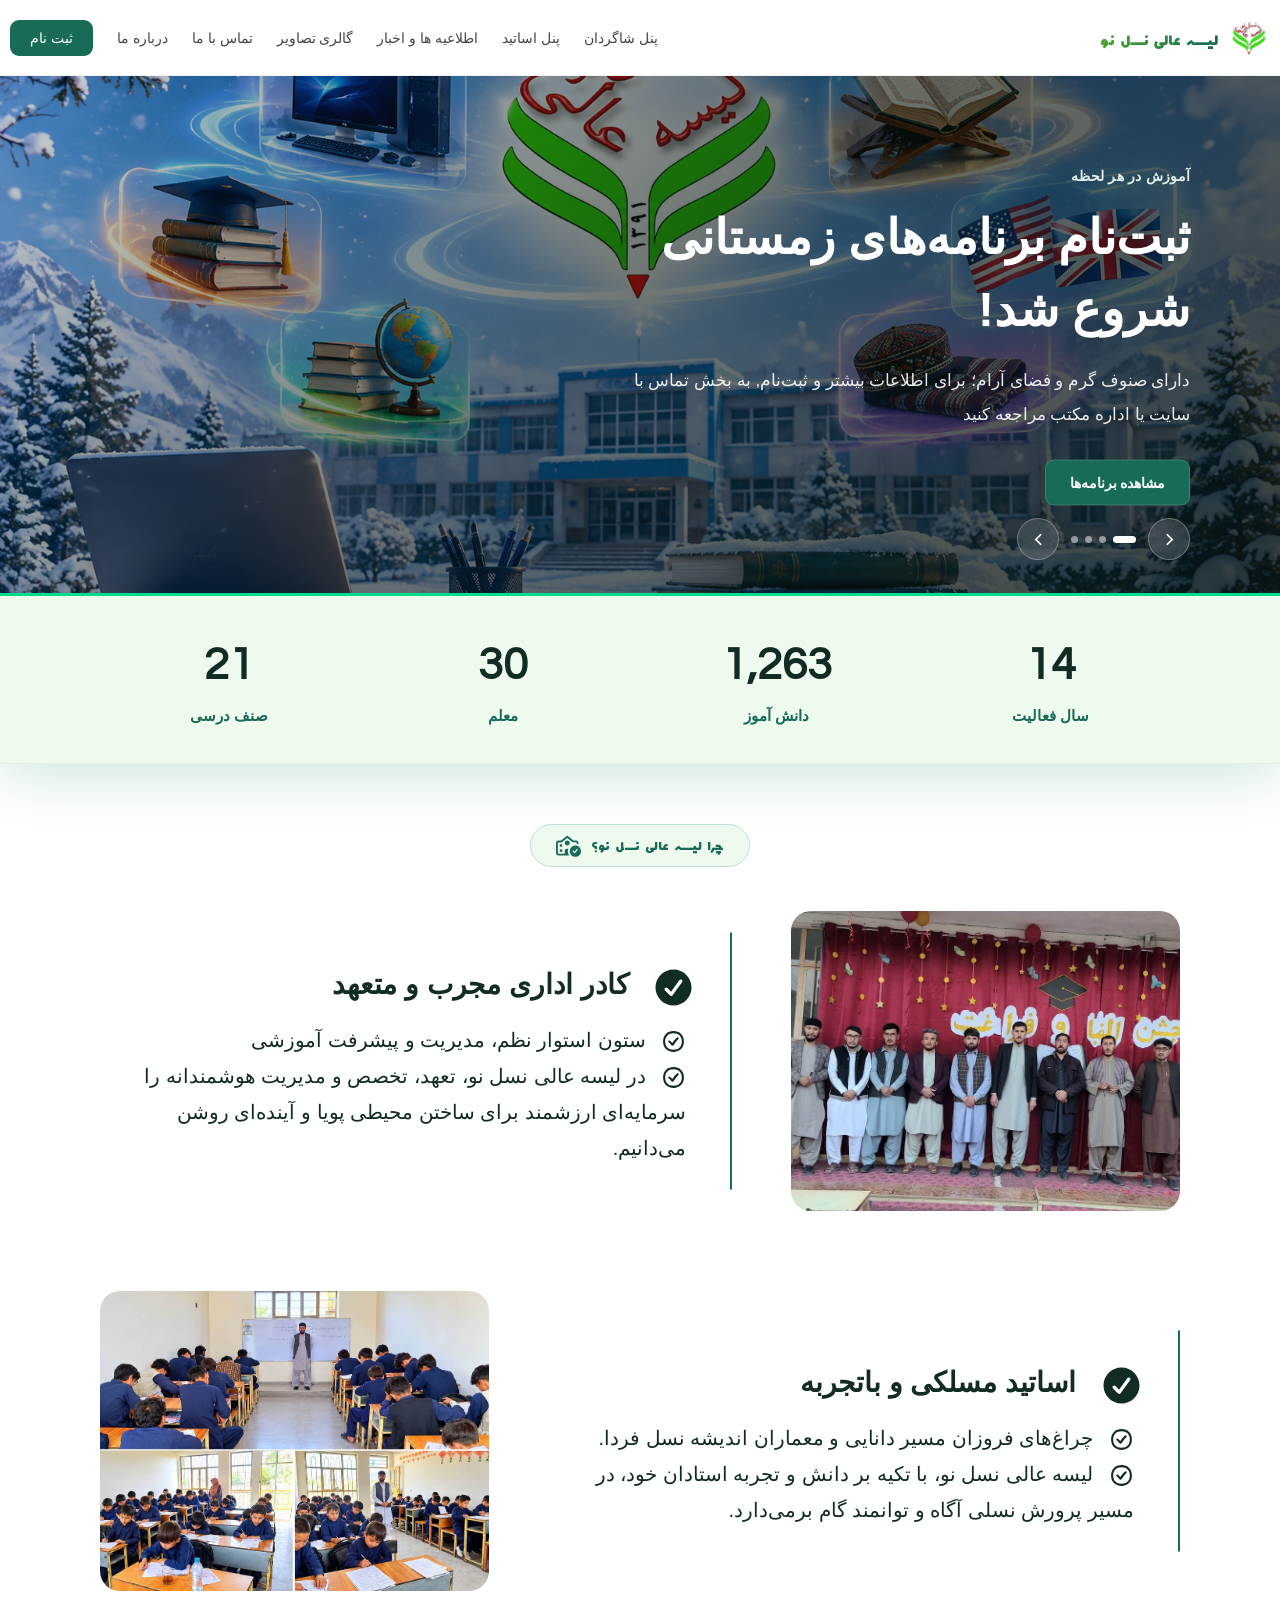
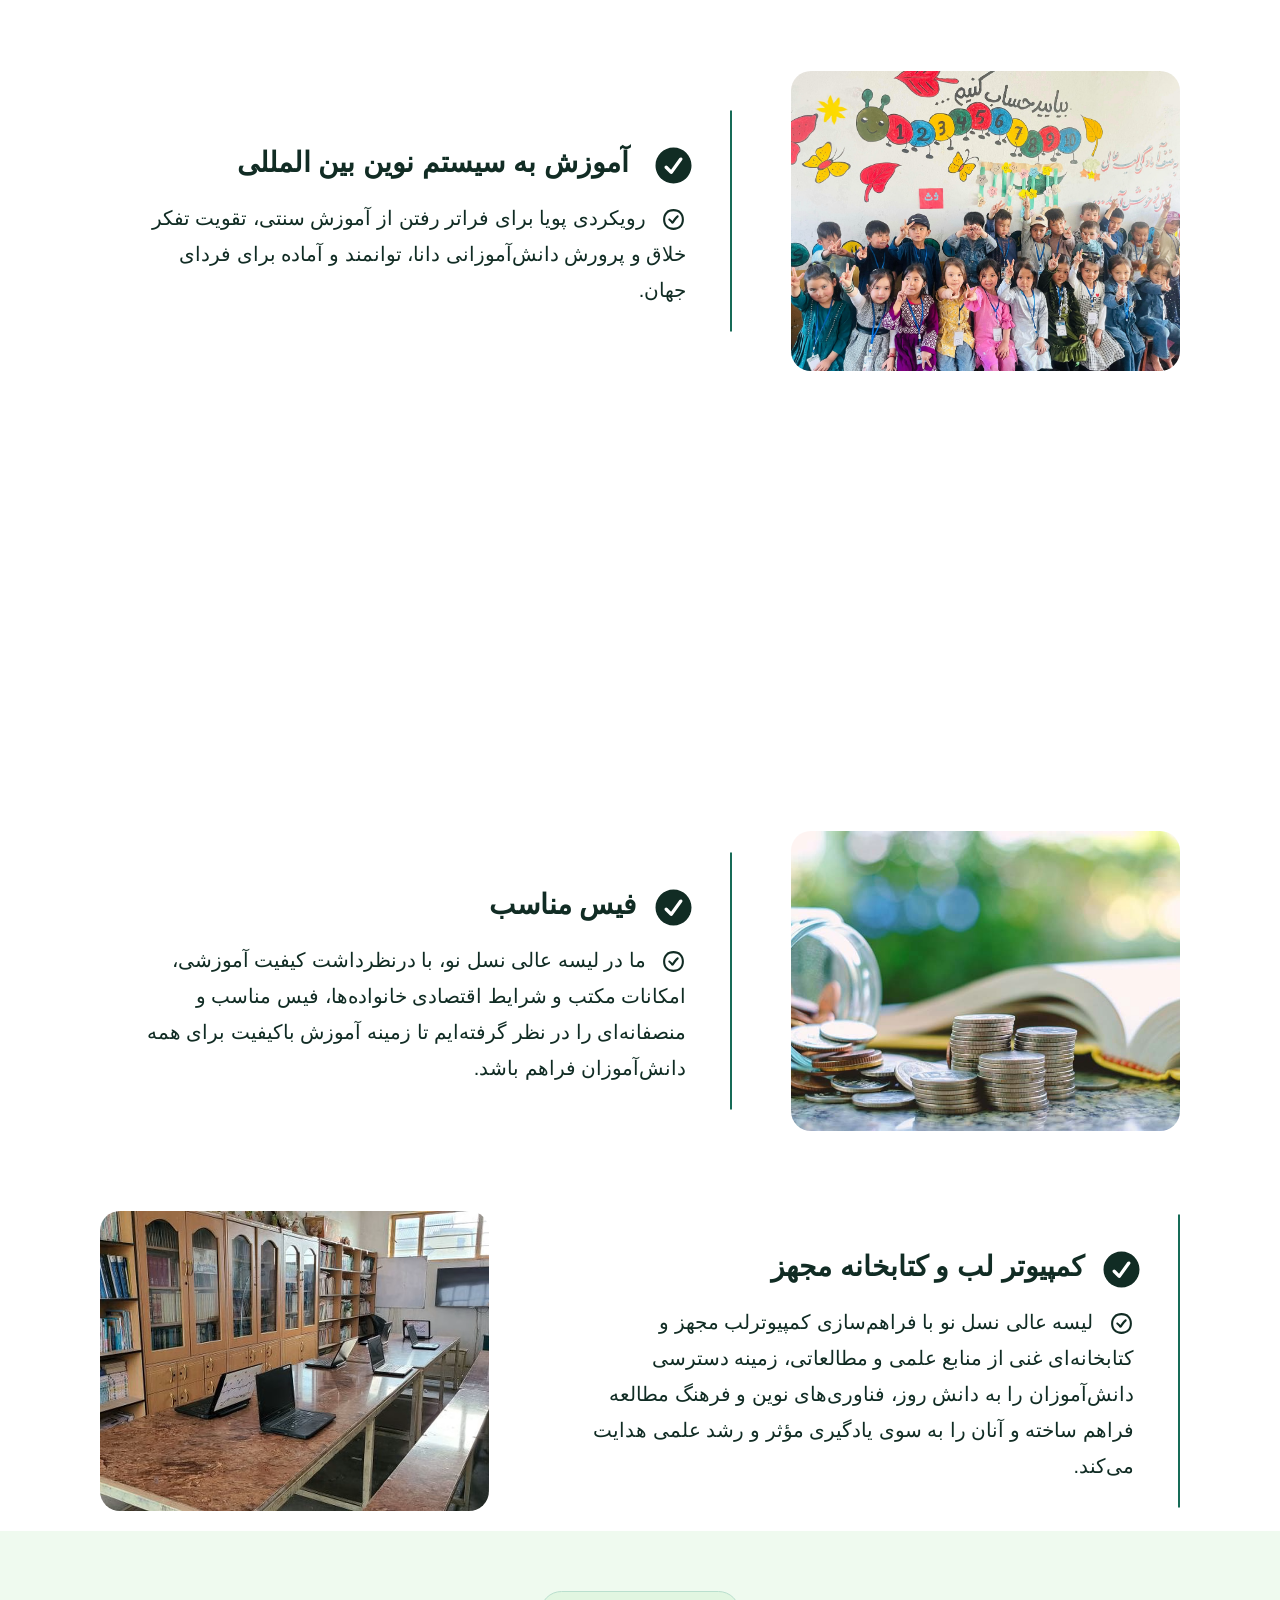
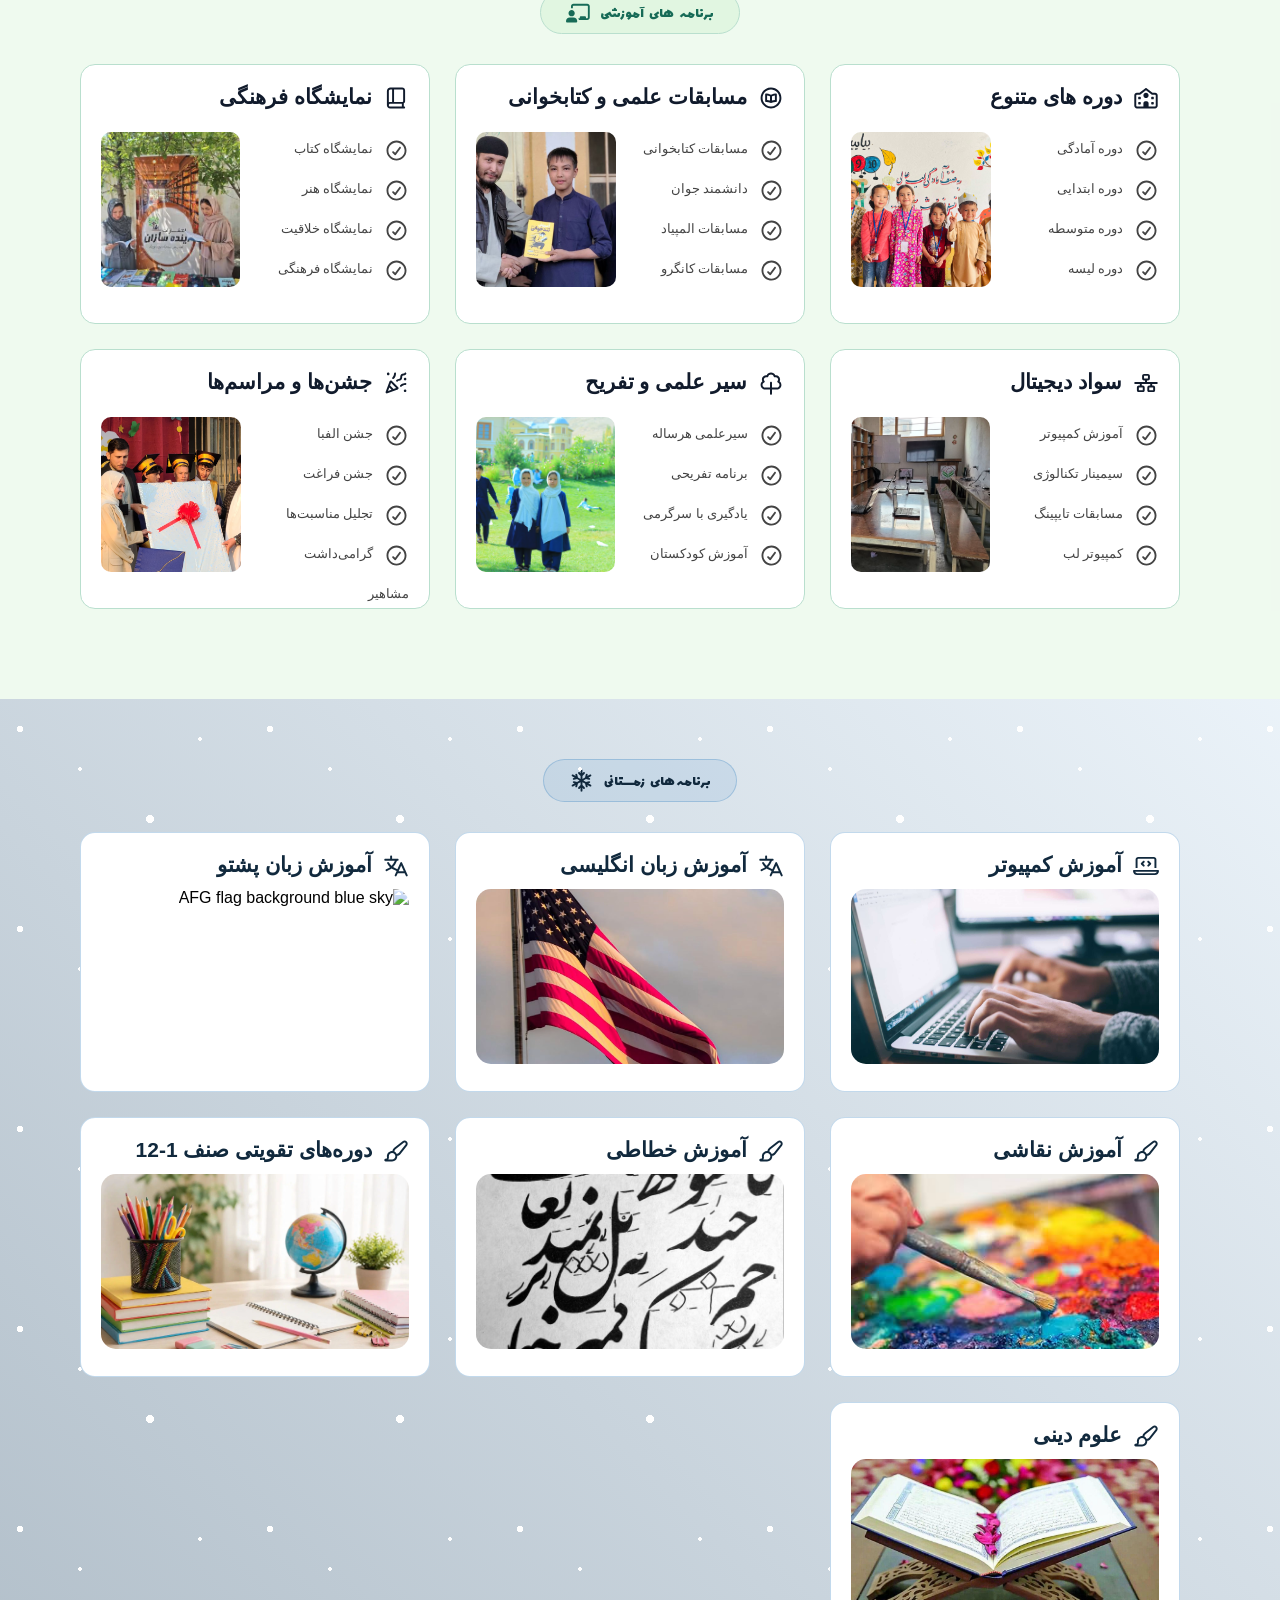
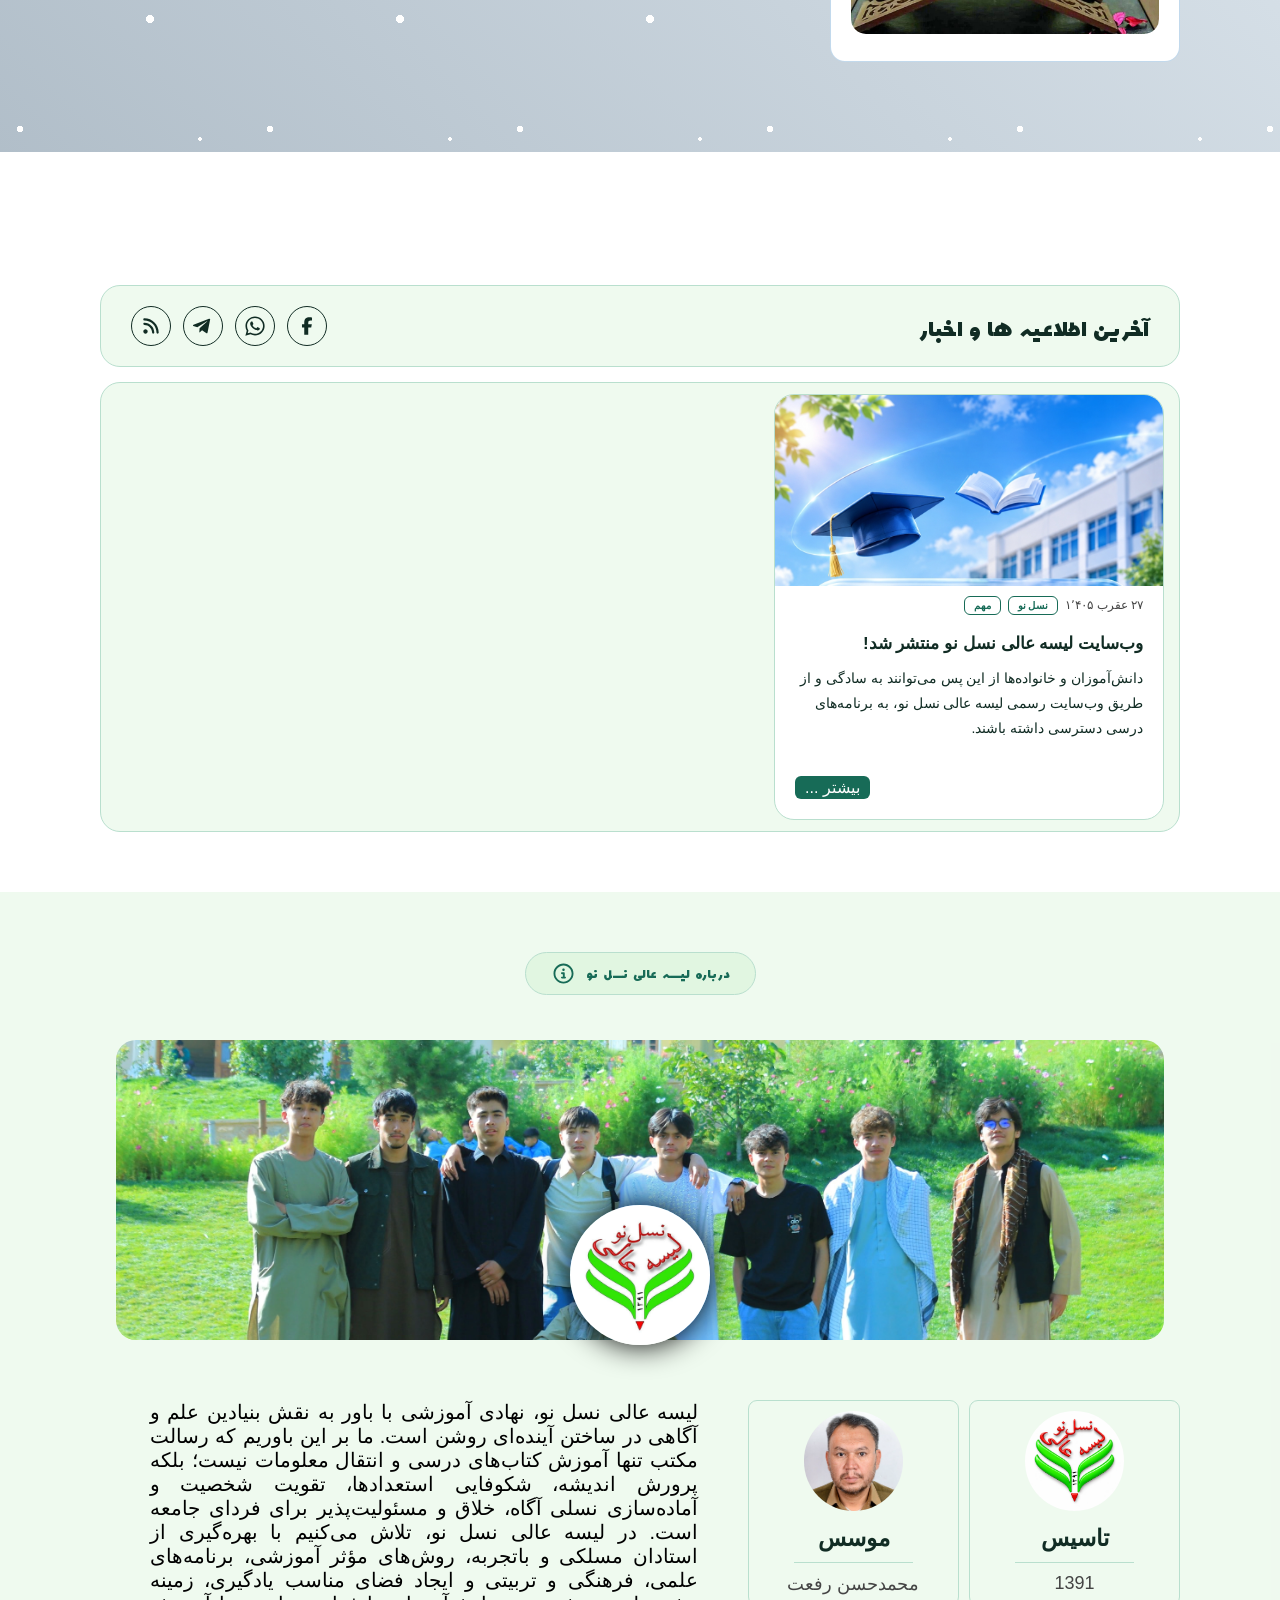
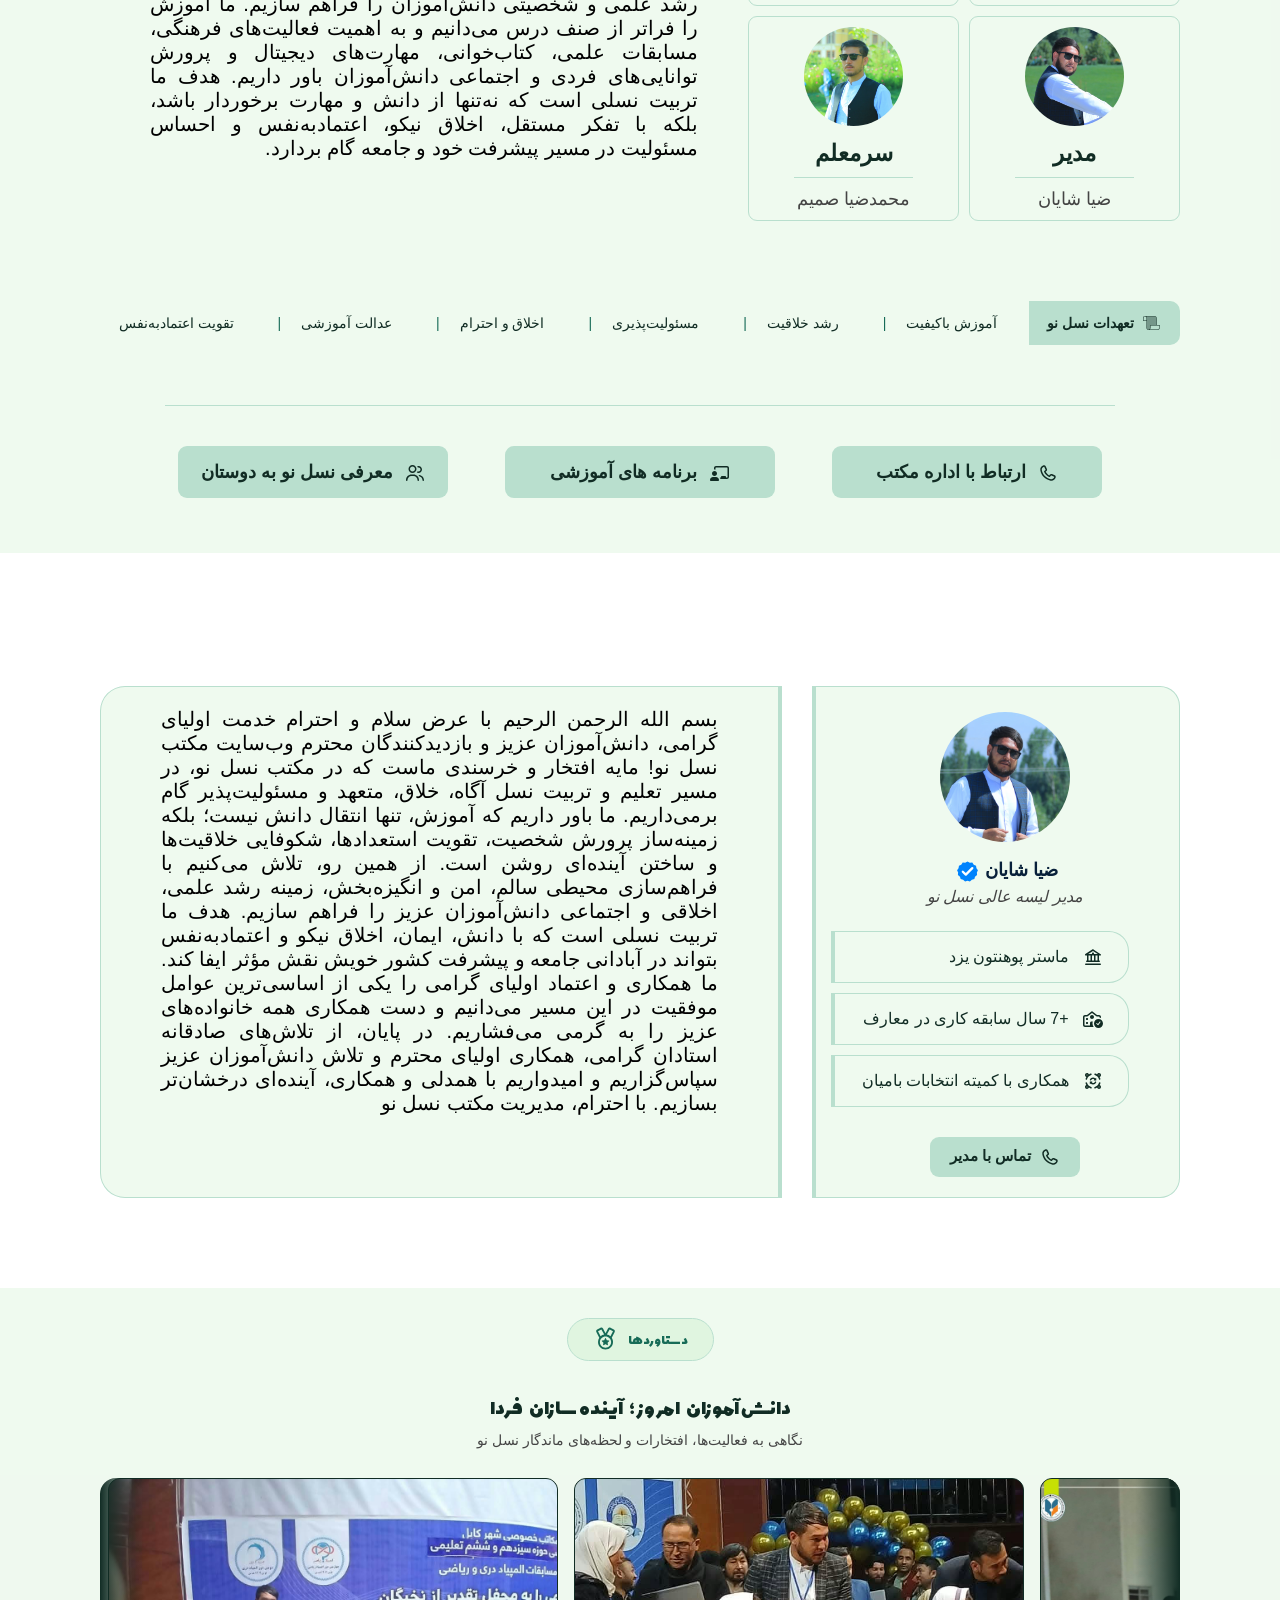
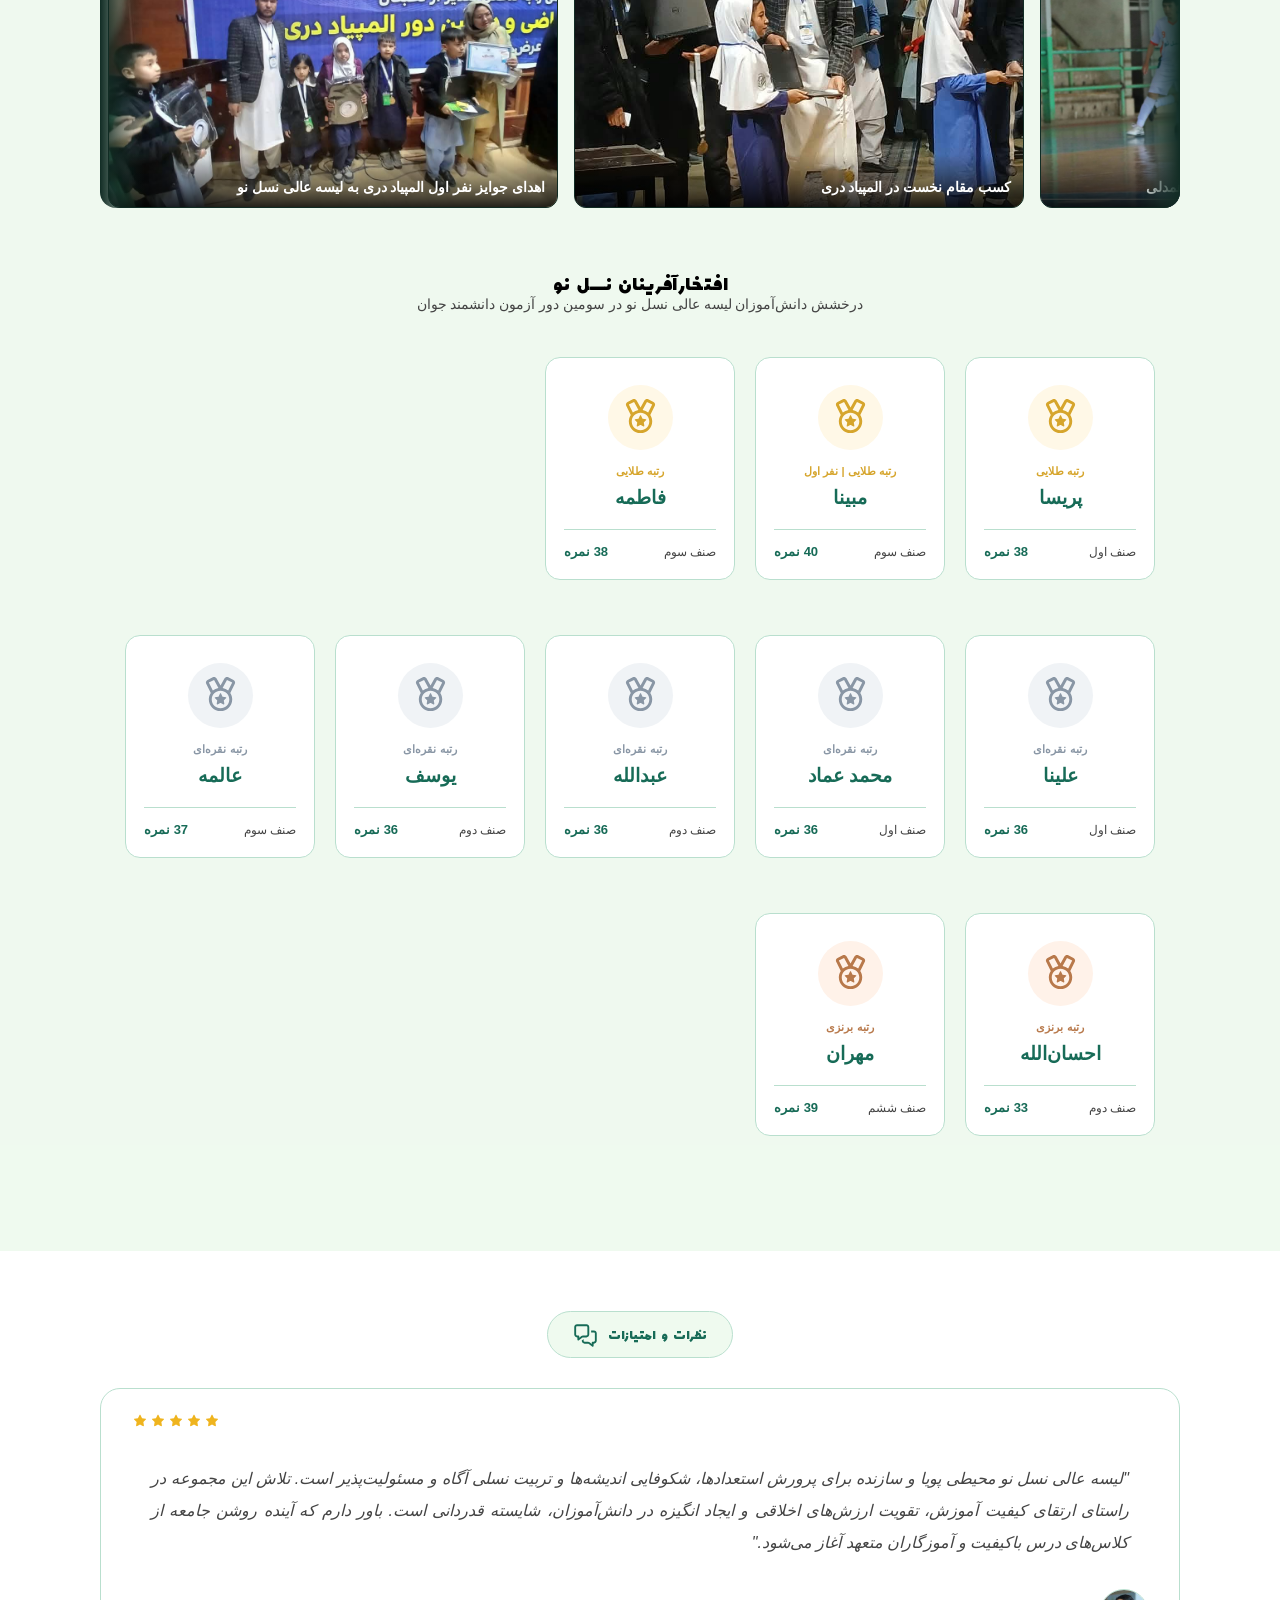
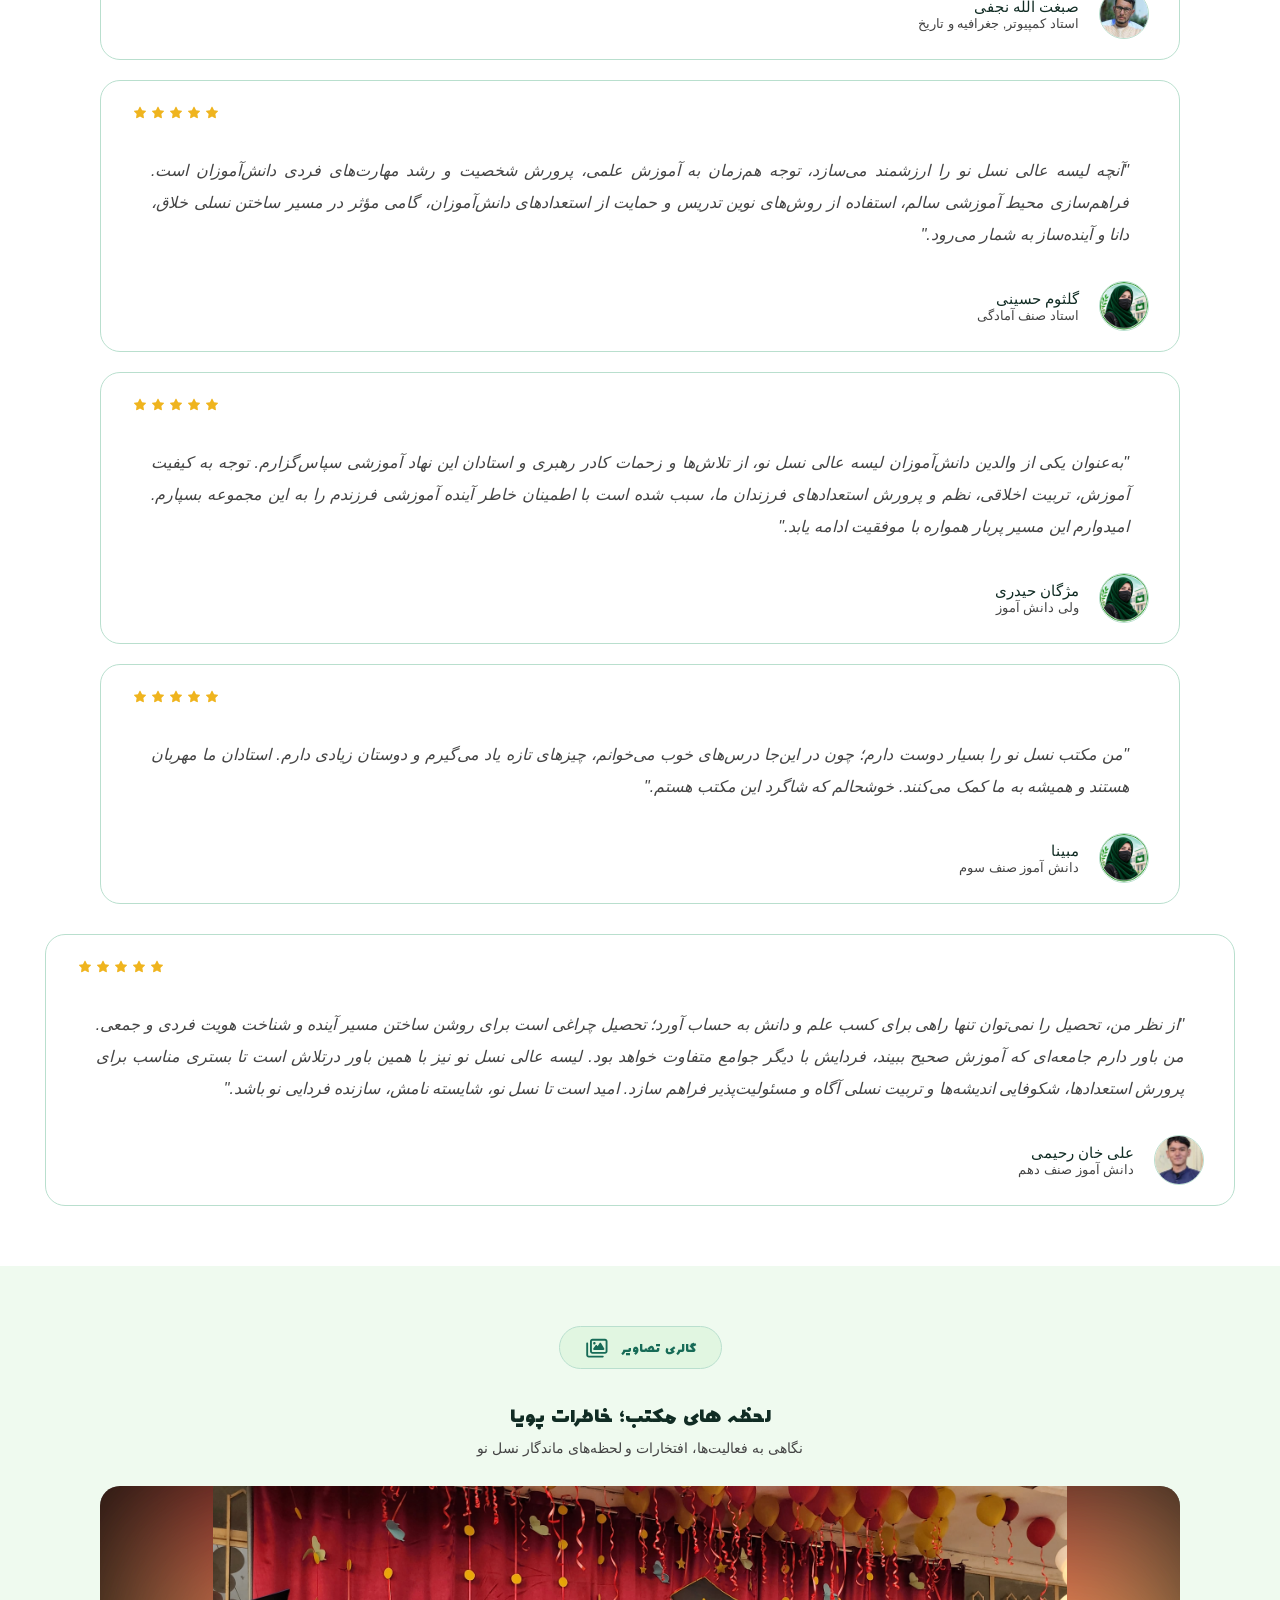
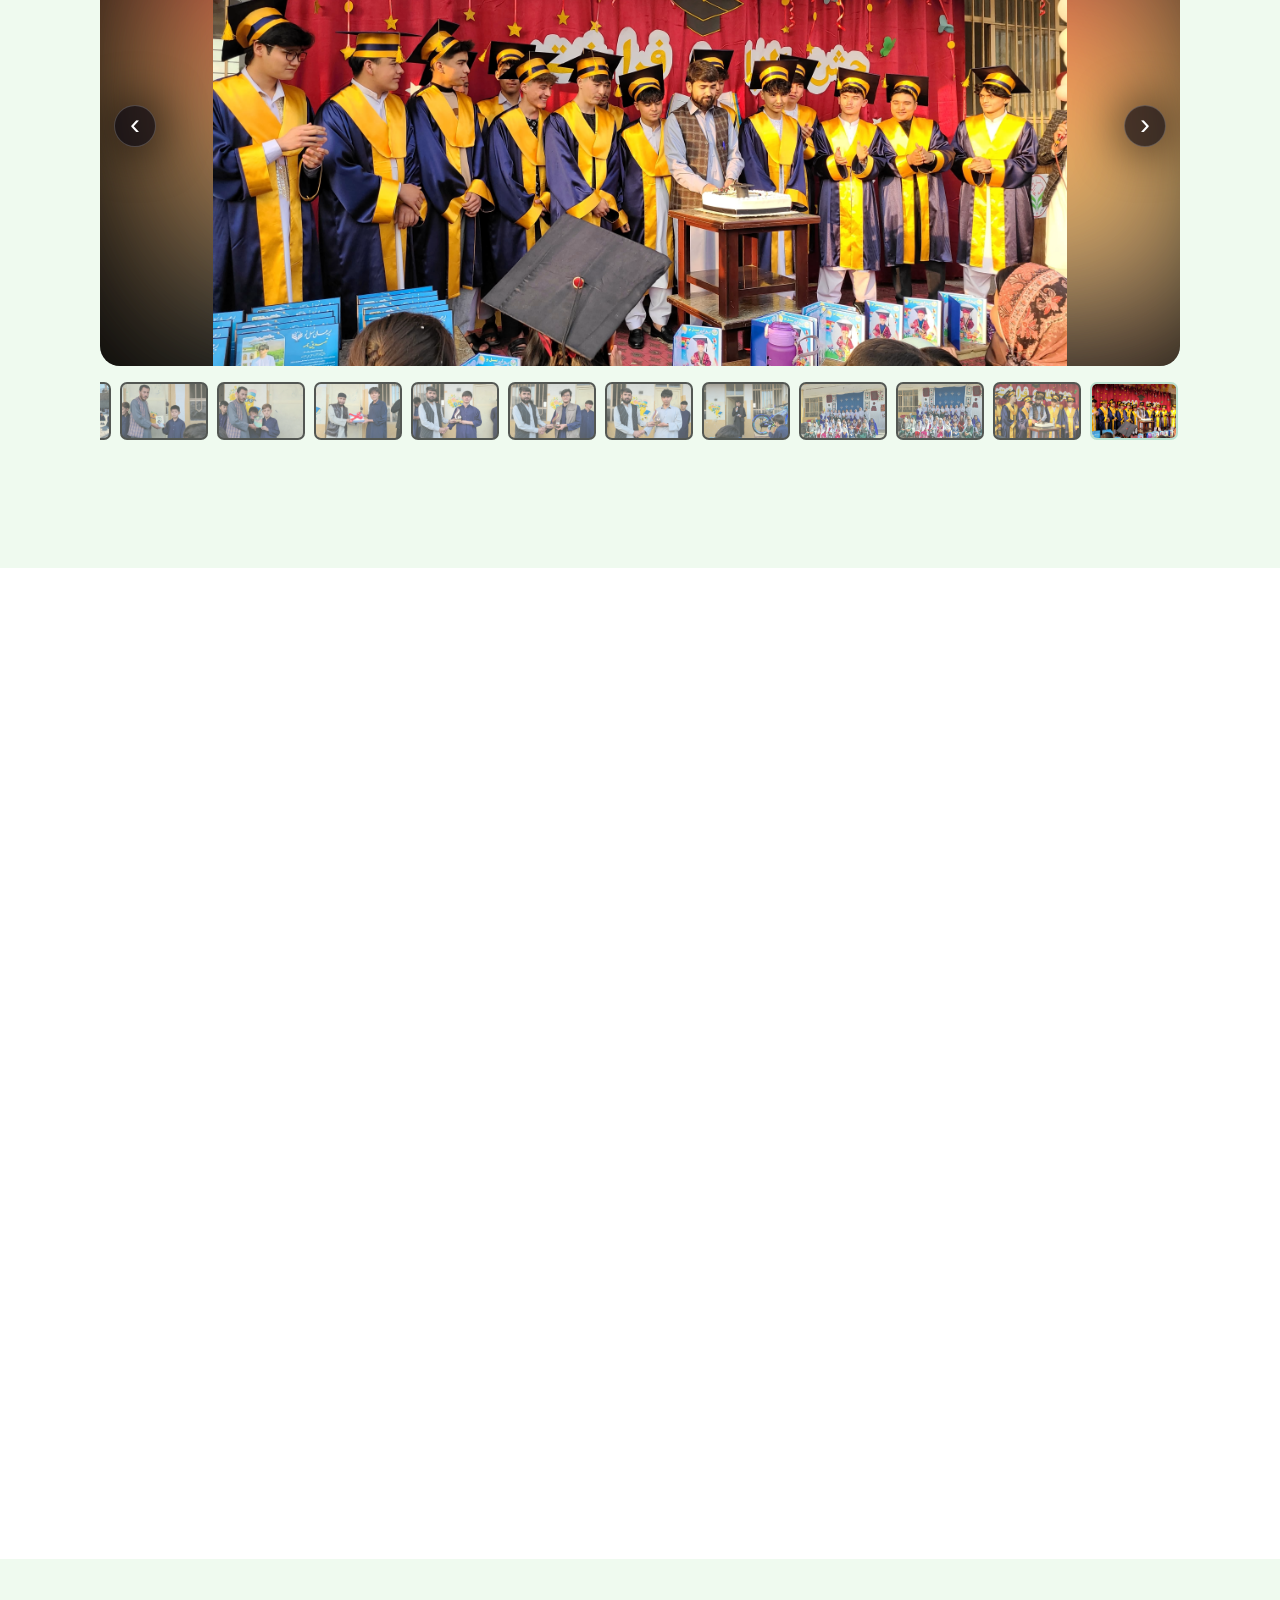
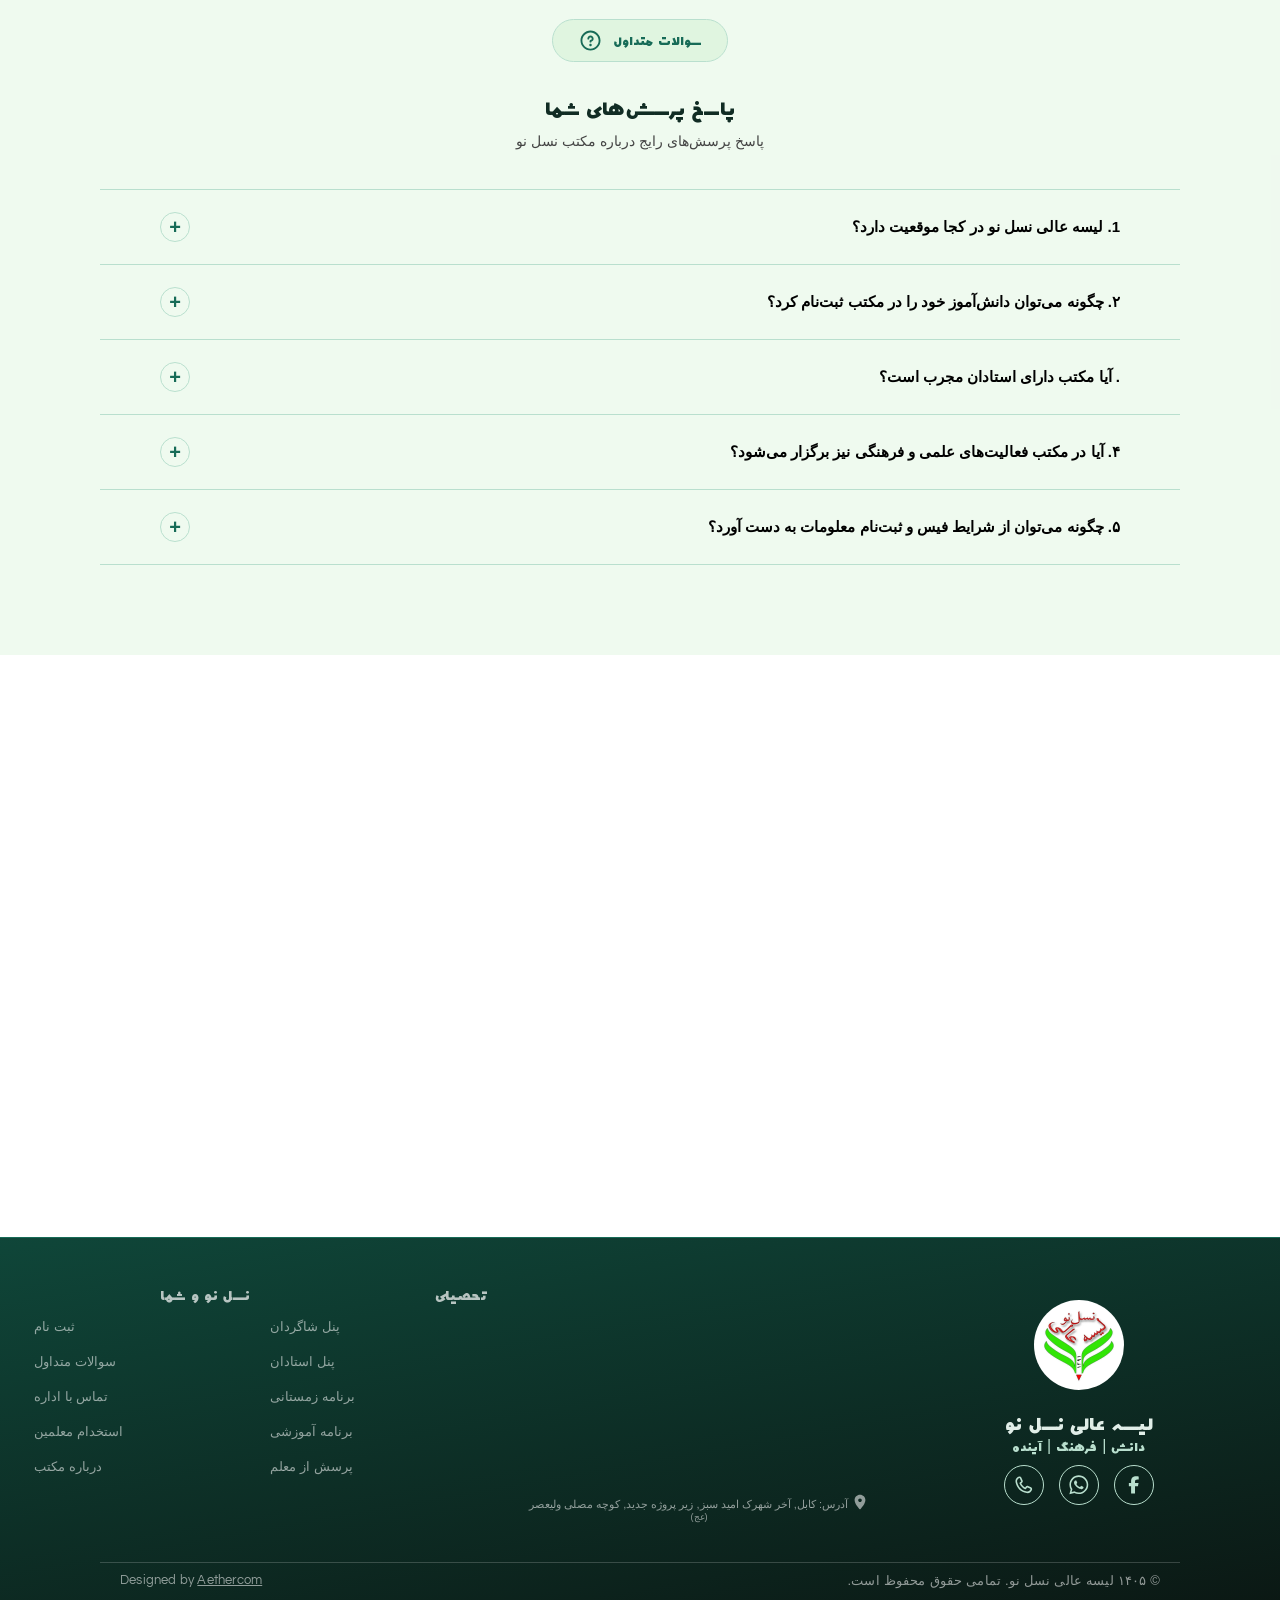
==== commit 2140303b: "Update index.html" ====
--- a/index.html
+++ b/index.html
@@ -118,6 +118,24 @@
                 <div class="slider-track">
                     <article class="slide active">
                         <img
+                            src="assets/images/Winter%20Campus%20Learning%20Emblem.avif"
+                            alt="students in Paghmaan"
+                            class="slide-image"
+                        >
+                        <div class="slide-overlay"></div>
+                        <div class="slide-content">
+                            <span class="slide-label">آموزش در هر لحظه</span>
+                            <h1>ثبت‌نام برنامه‌های زمستانی شروع شد!</h1>
+                            <p>
+                                دارای صنوف گرم و فضای آرام؛ برای اطلاعات بیشتر و ثبت‌نام, به بخش تماس با سایت یا اداره مکتب مراجعه کنید
+                            </p>
+                            <a href="#win-pro" class="slide-button">
+                                مشاهده برنامه‌ها
+                            </a>
+                        </div>
+                    </article>
+                    <article class="slide">
+                        <img
                             src="assets/images/پغمان-1405.avif"
                             alt="students in Paghmaan"
                             class="slide-image"
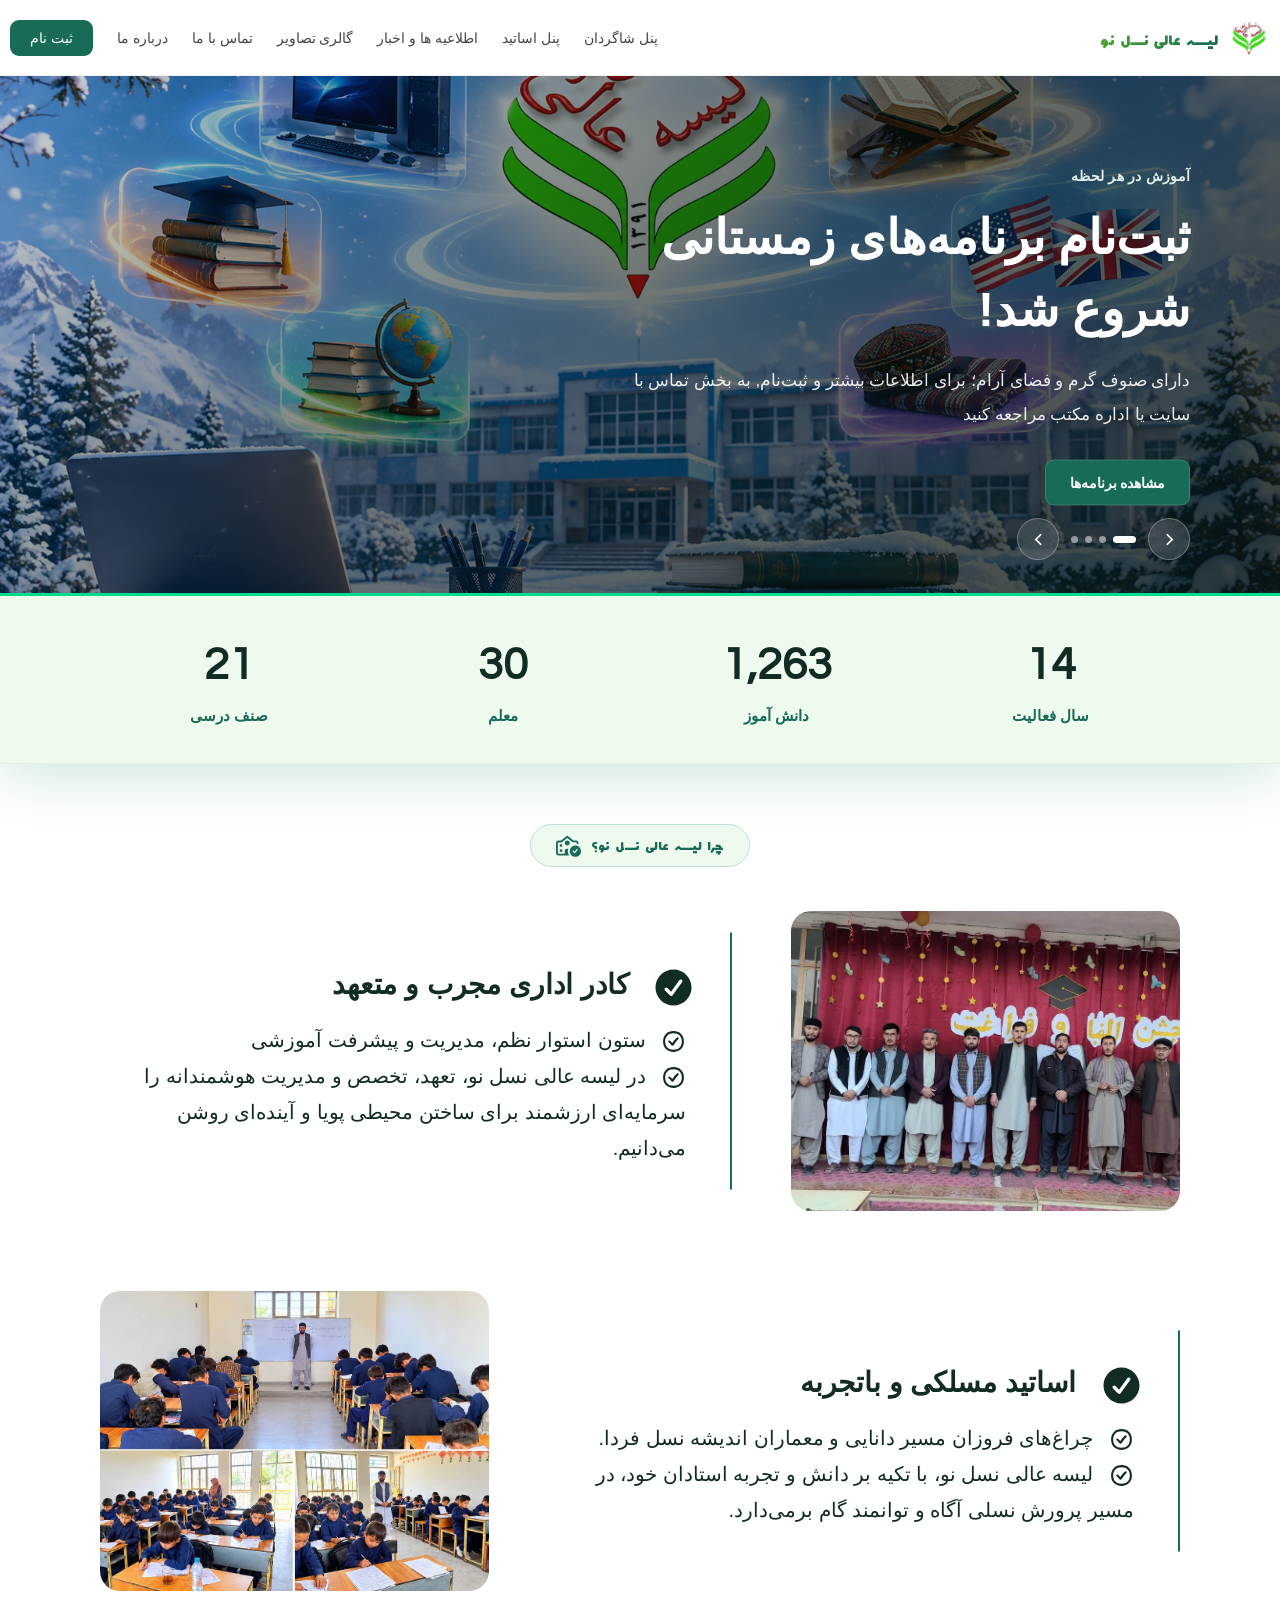
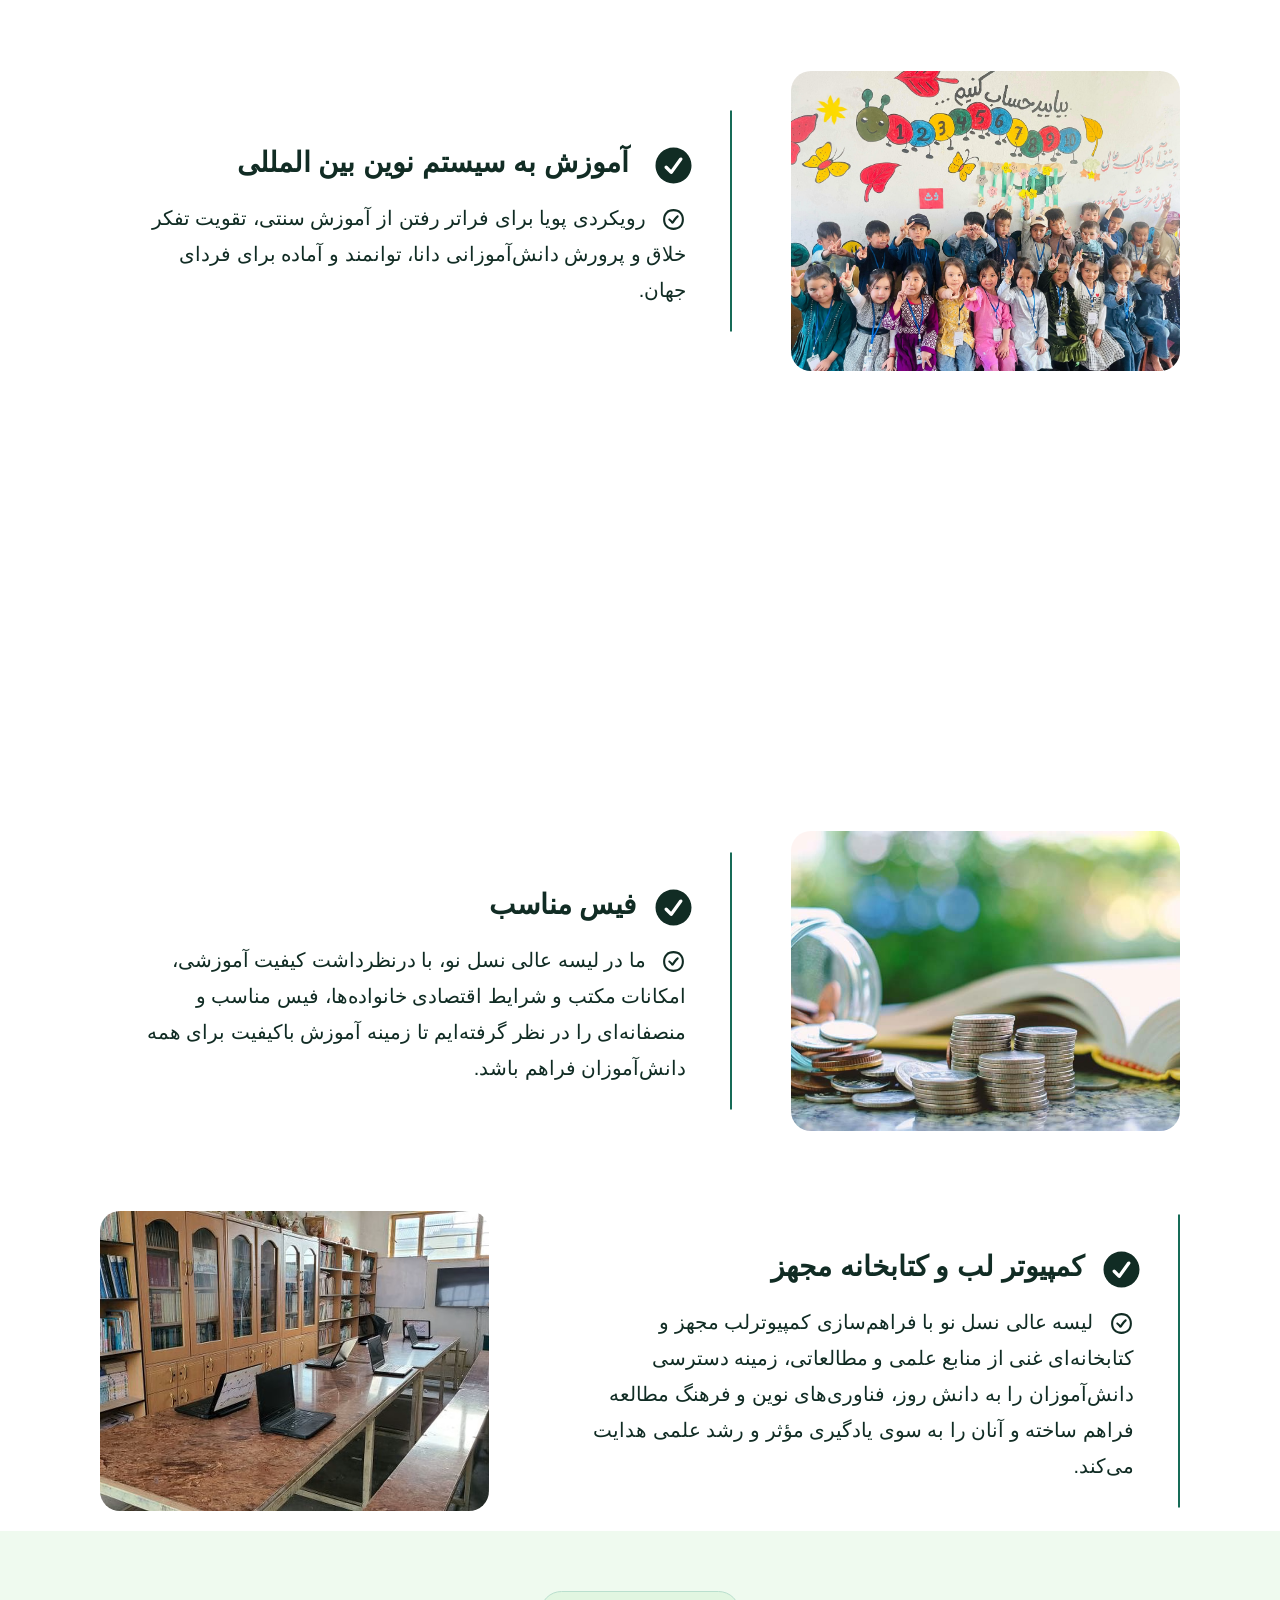
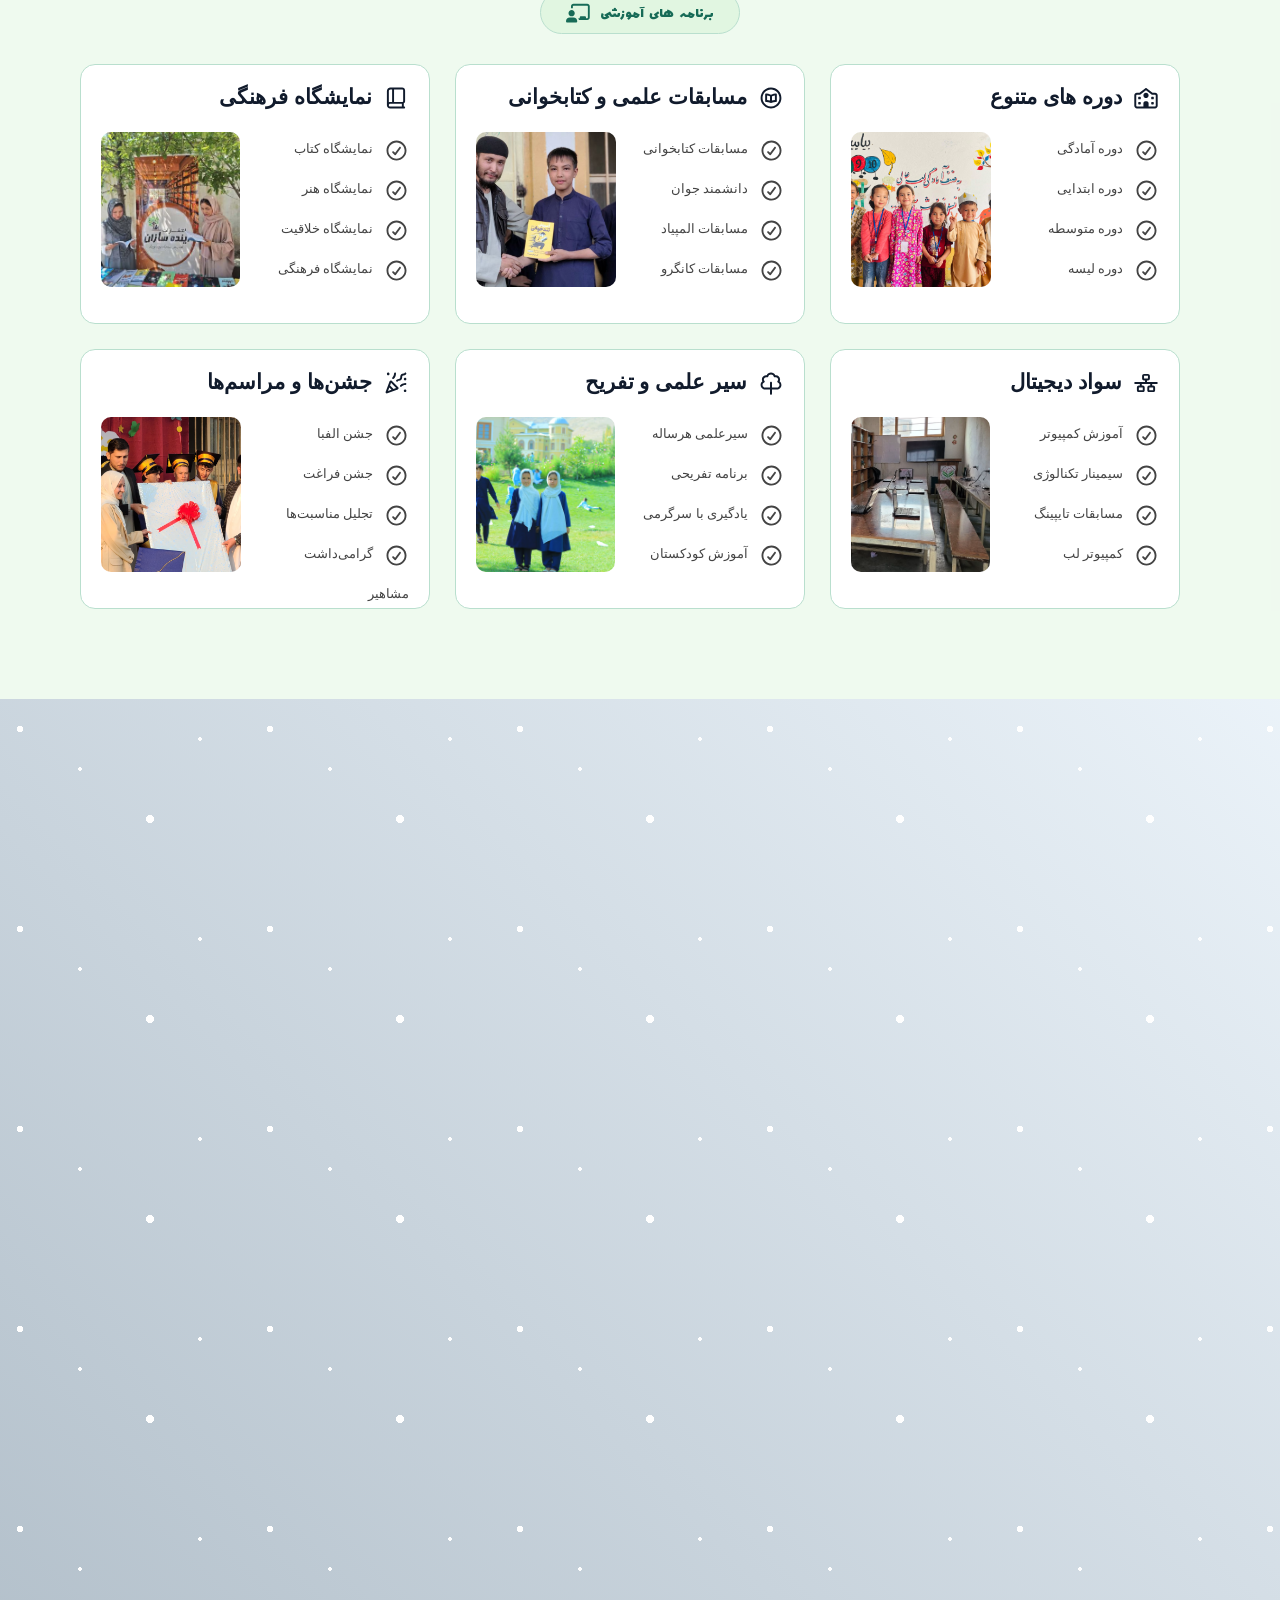
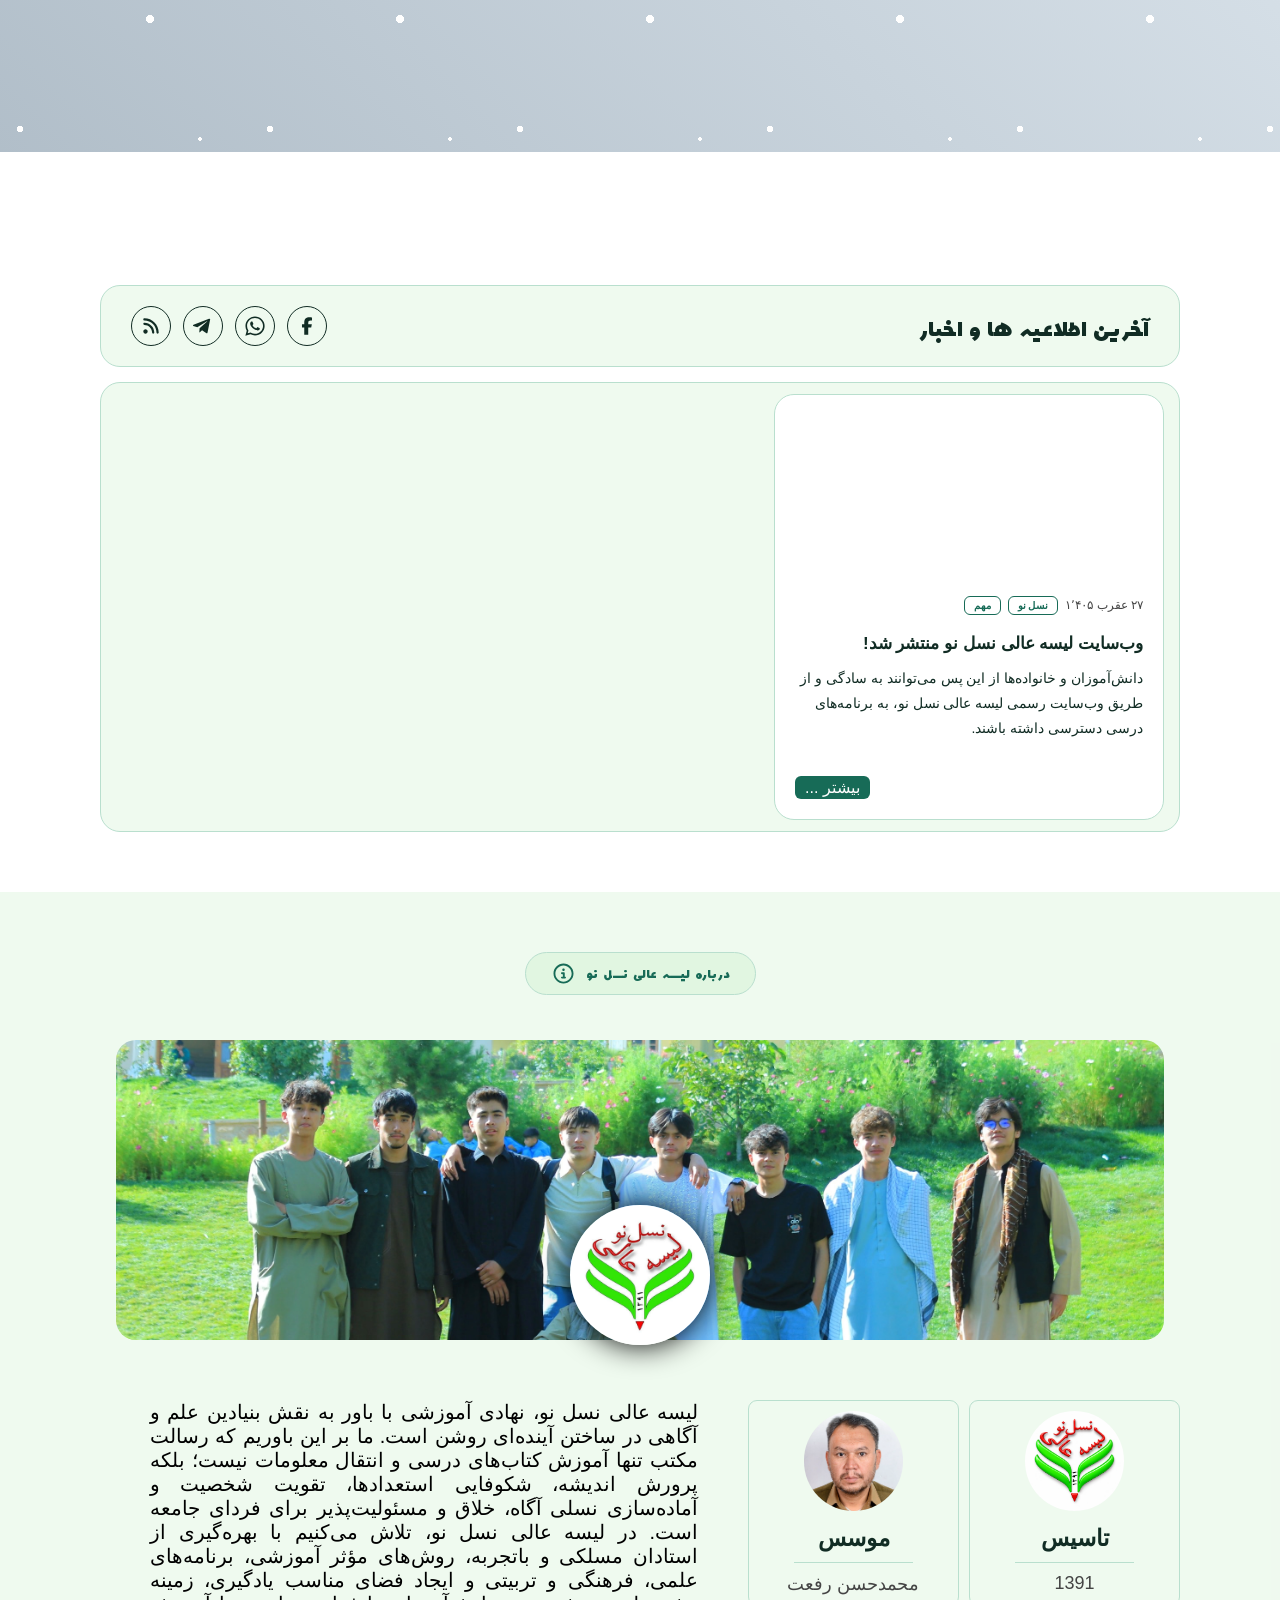
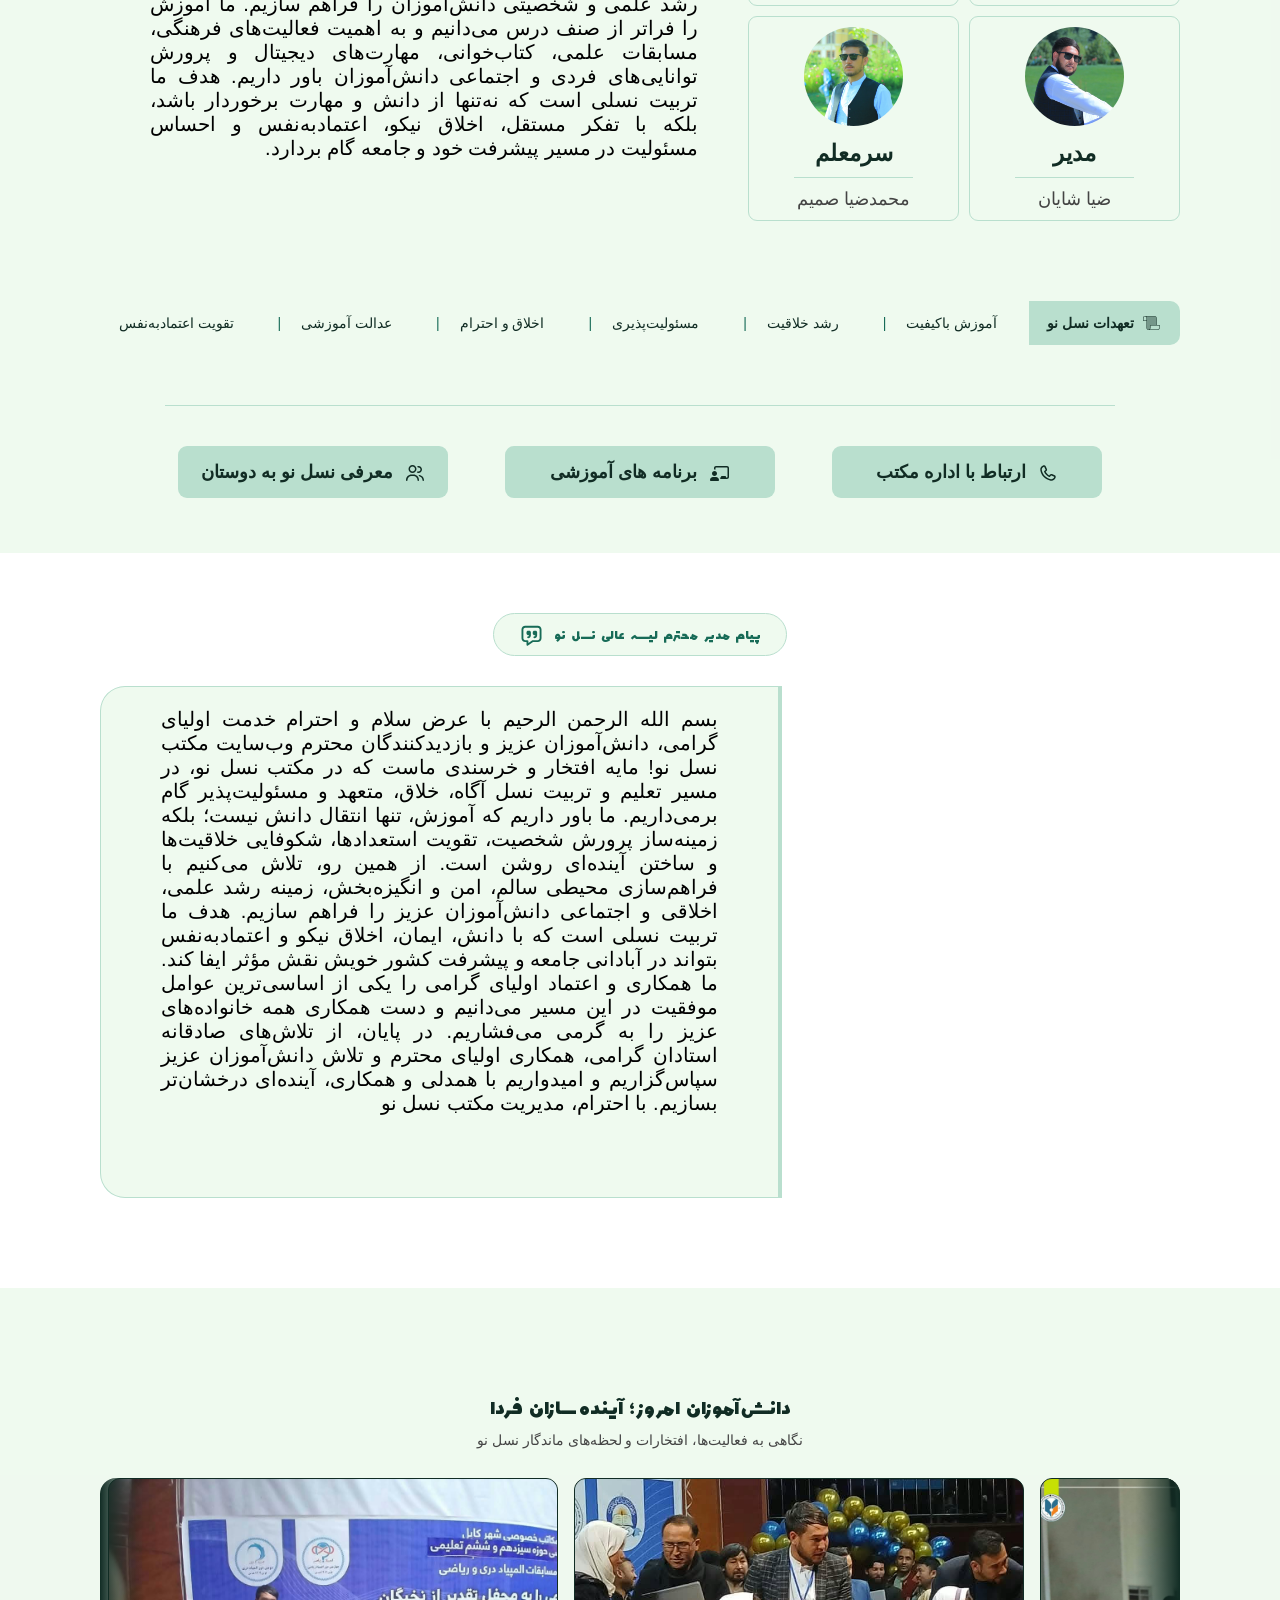
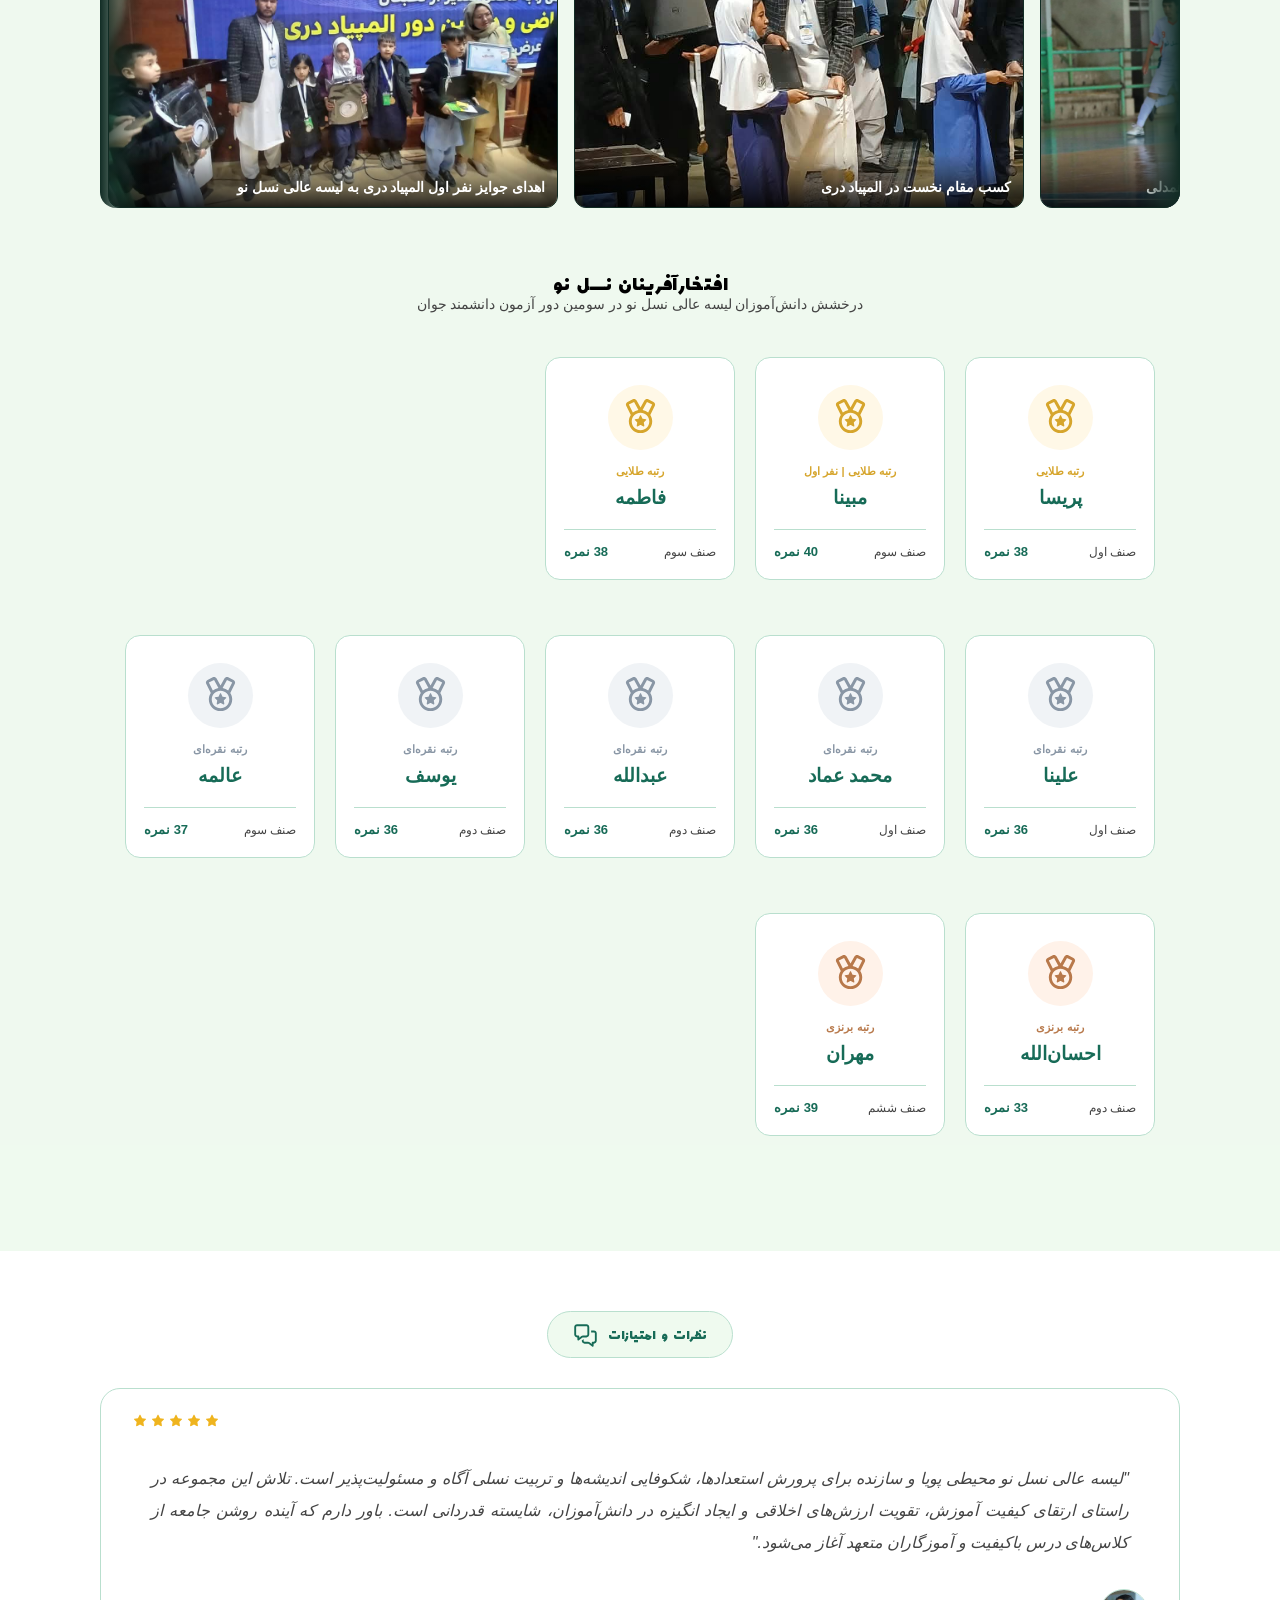
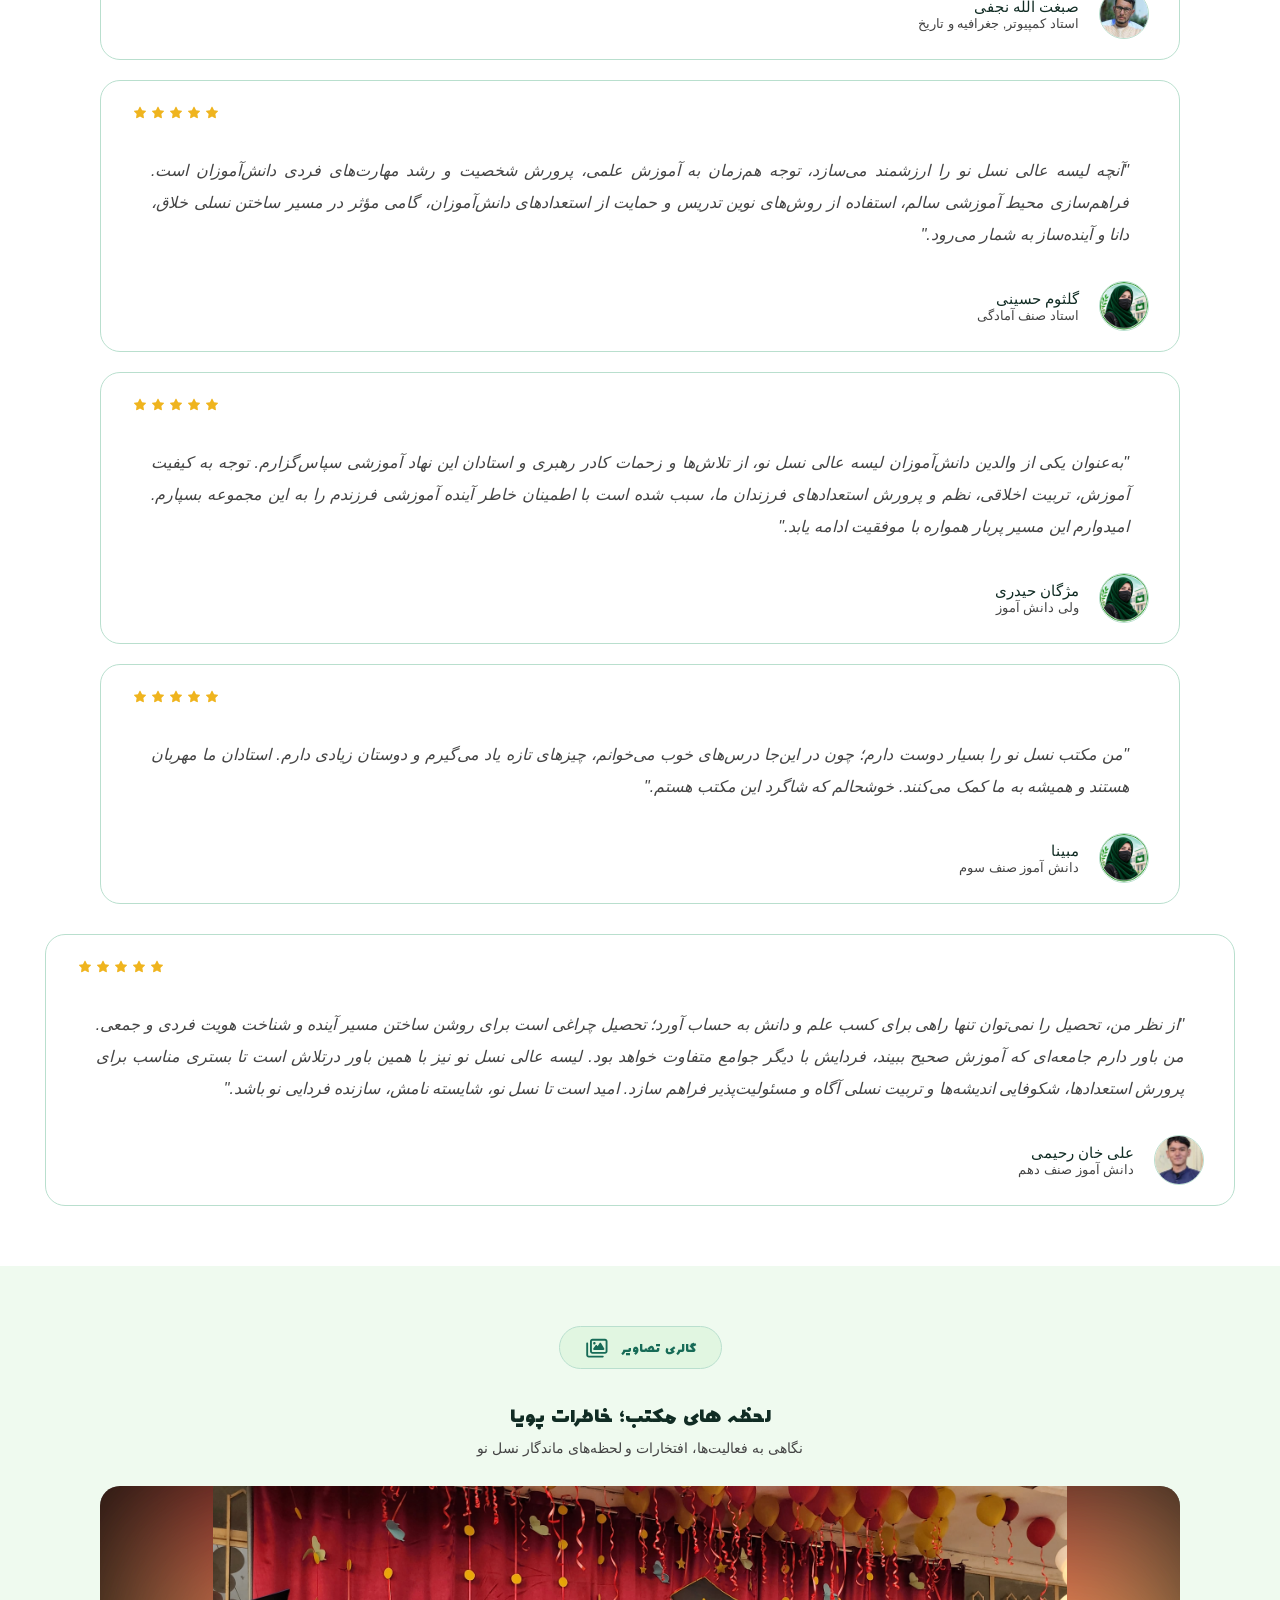
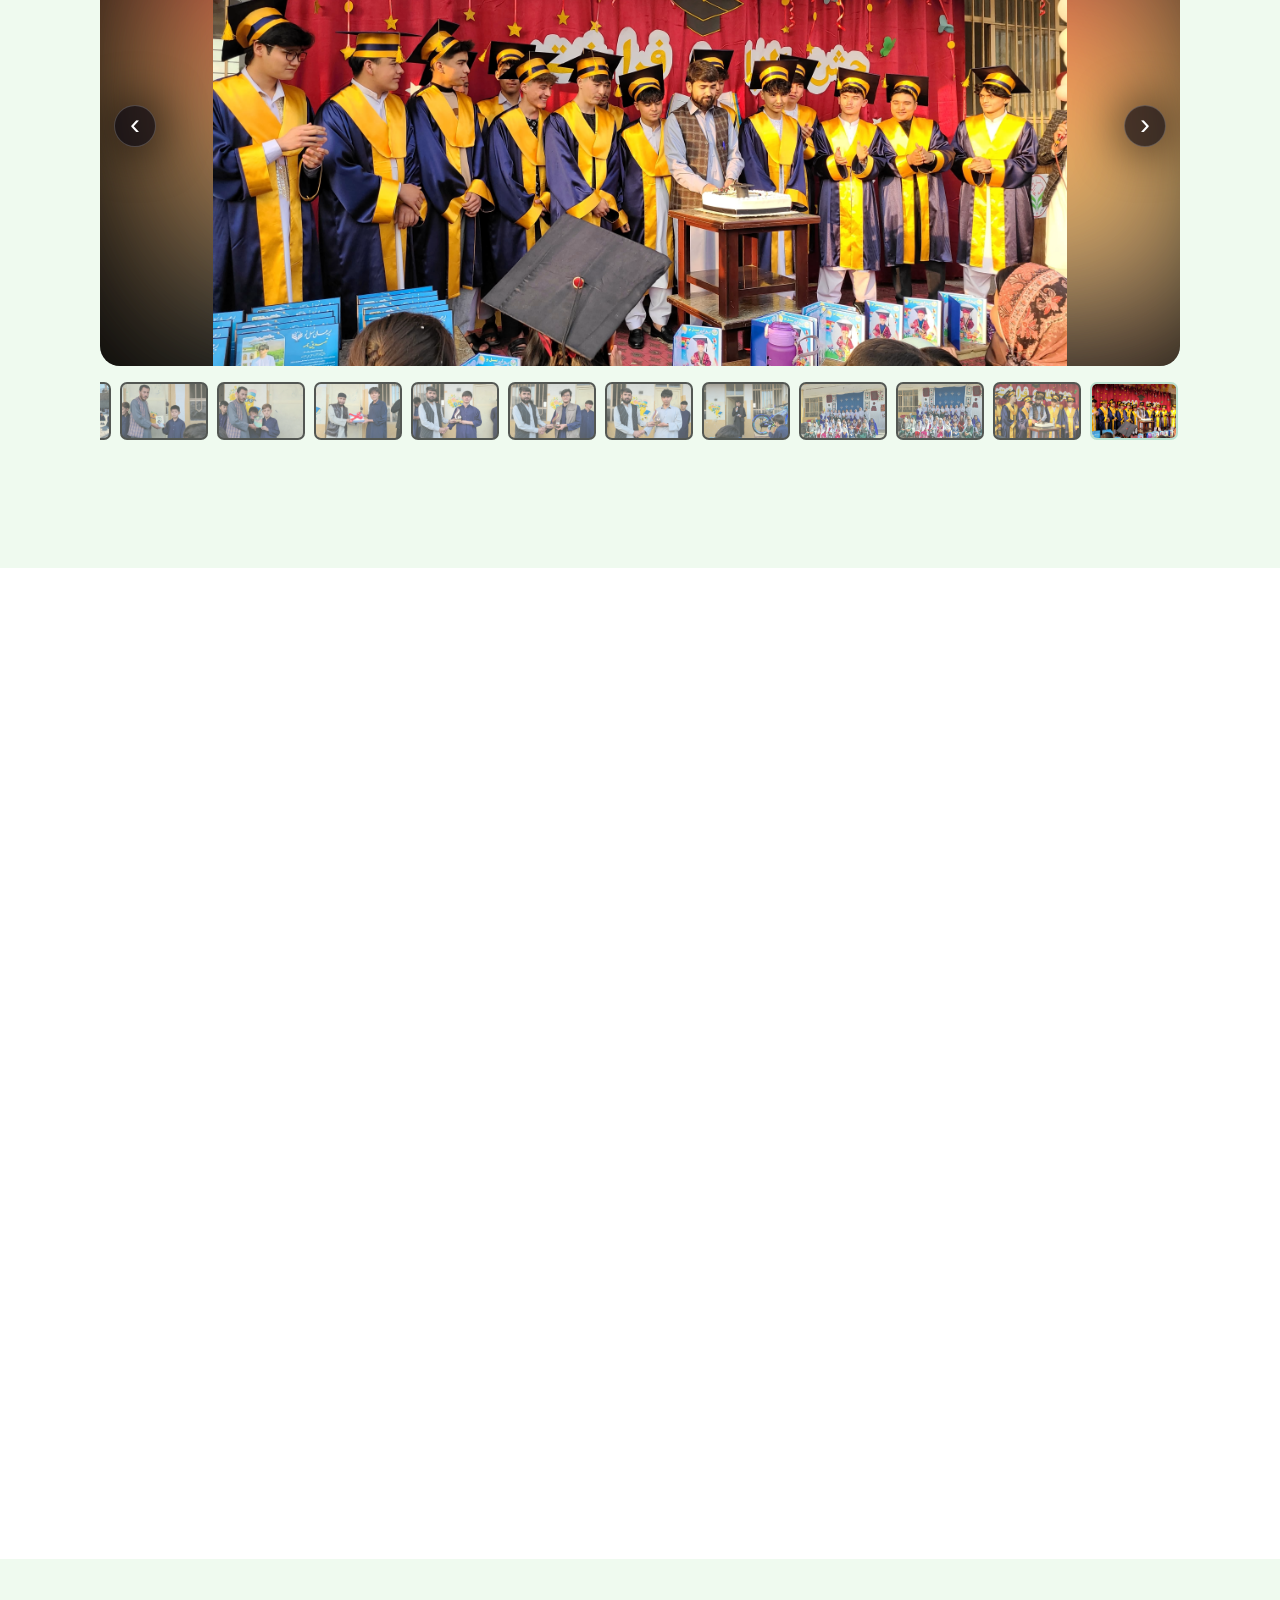
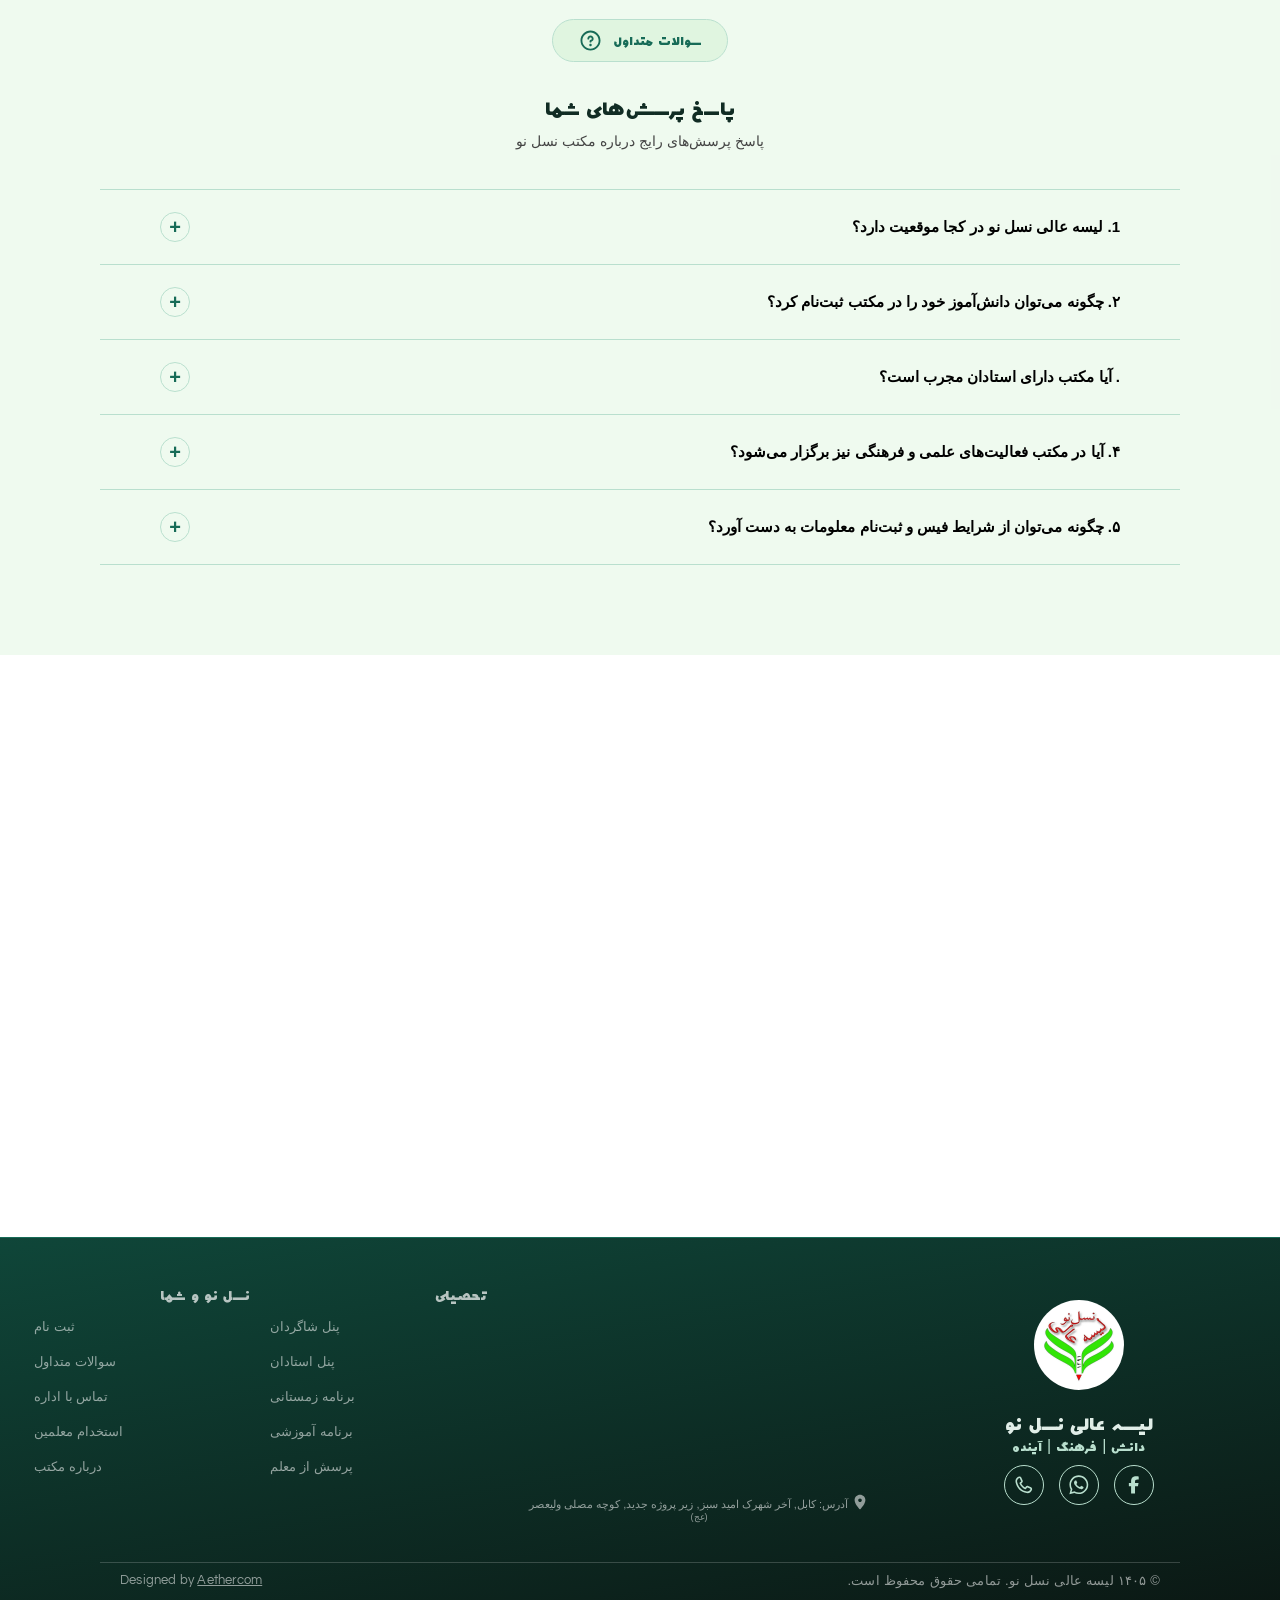
==== commit d11a3a46: "Update index.html" ====
--- a/index.html
+++ b/index.html
@@ -457,7 +457,7 @@
                             آموزش زبان پشتو
                             </h2>
                         <div class="barnam-win">
-                            <img src="https://www.alemarahenglish.af/wp-content/uploads/2024/10/20240715_100908.jpg" alt="AFG flag background blue sky">
+                            <img src="assets/images/Pashto%20Learning%20in%20the%20Mountains.avif" alt="AFG flag background blue sky">
                         </div>
                     </div>
                     <div class="barname-win">
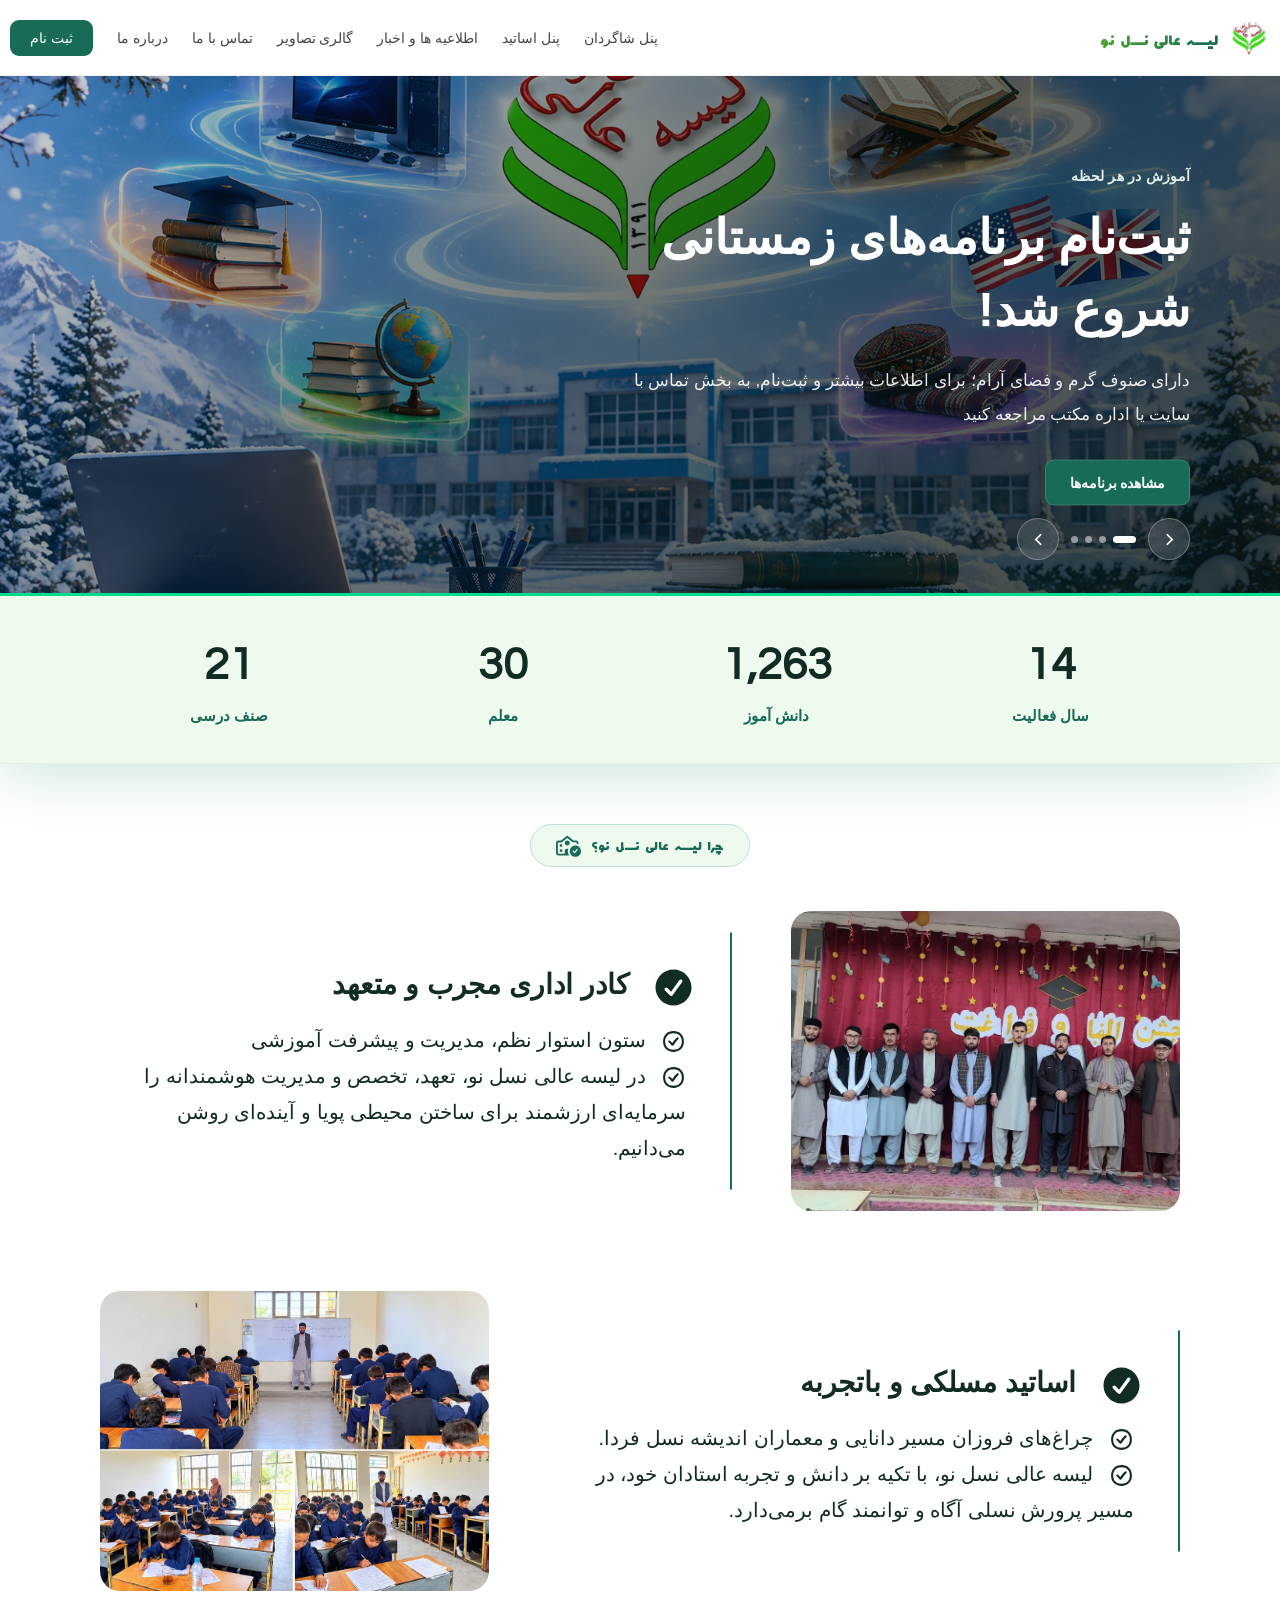
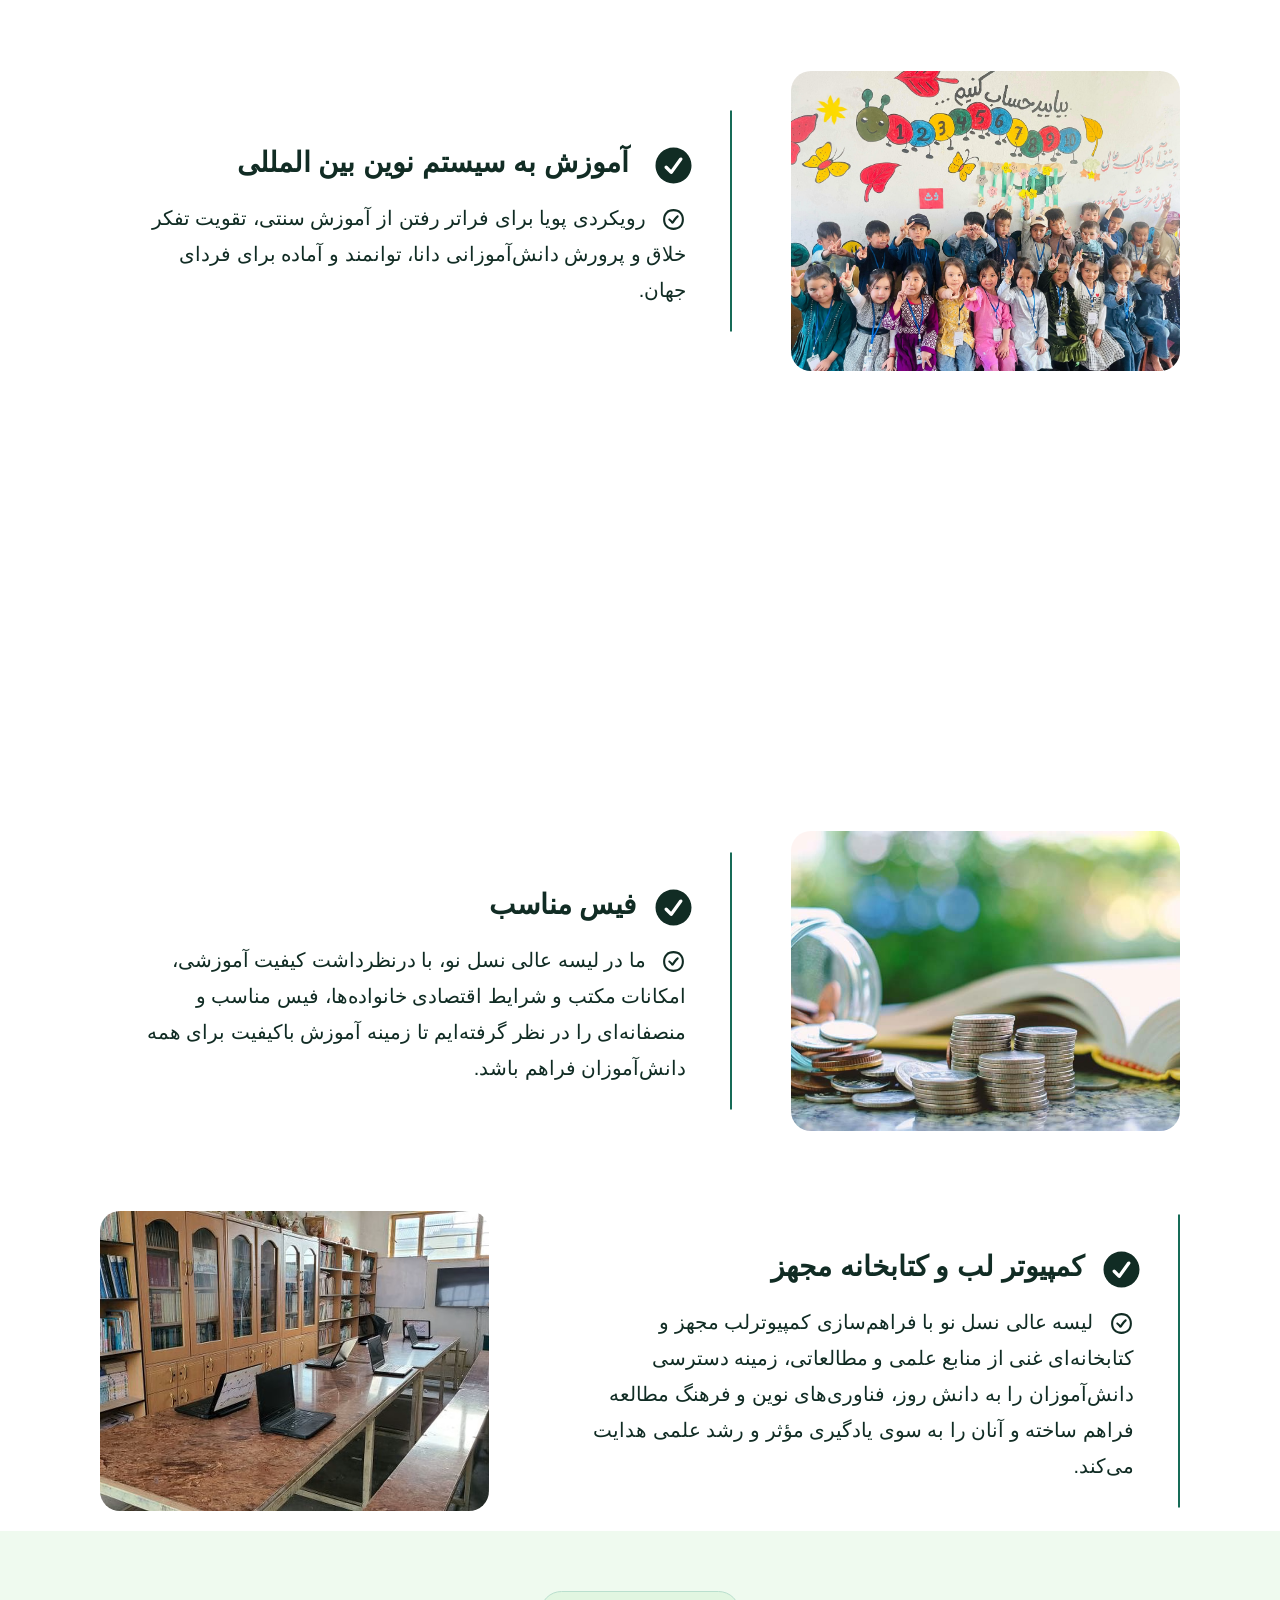
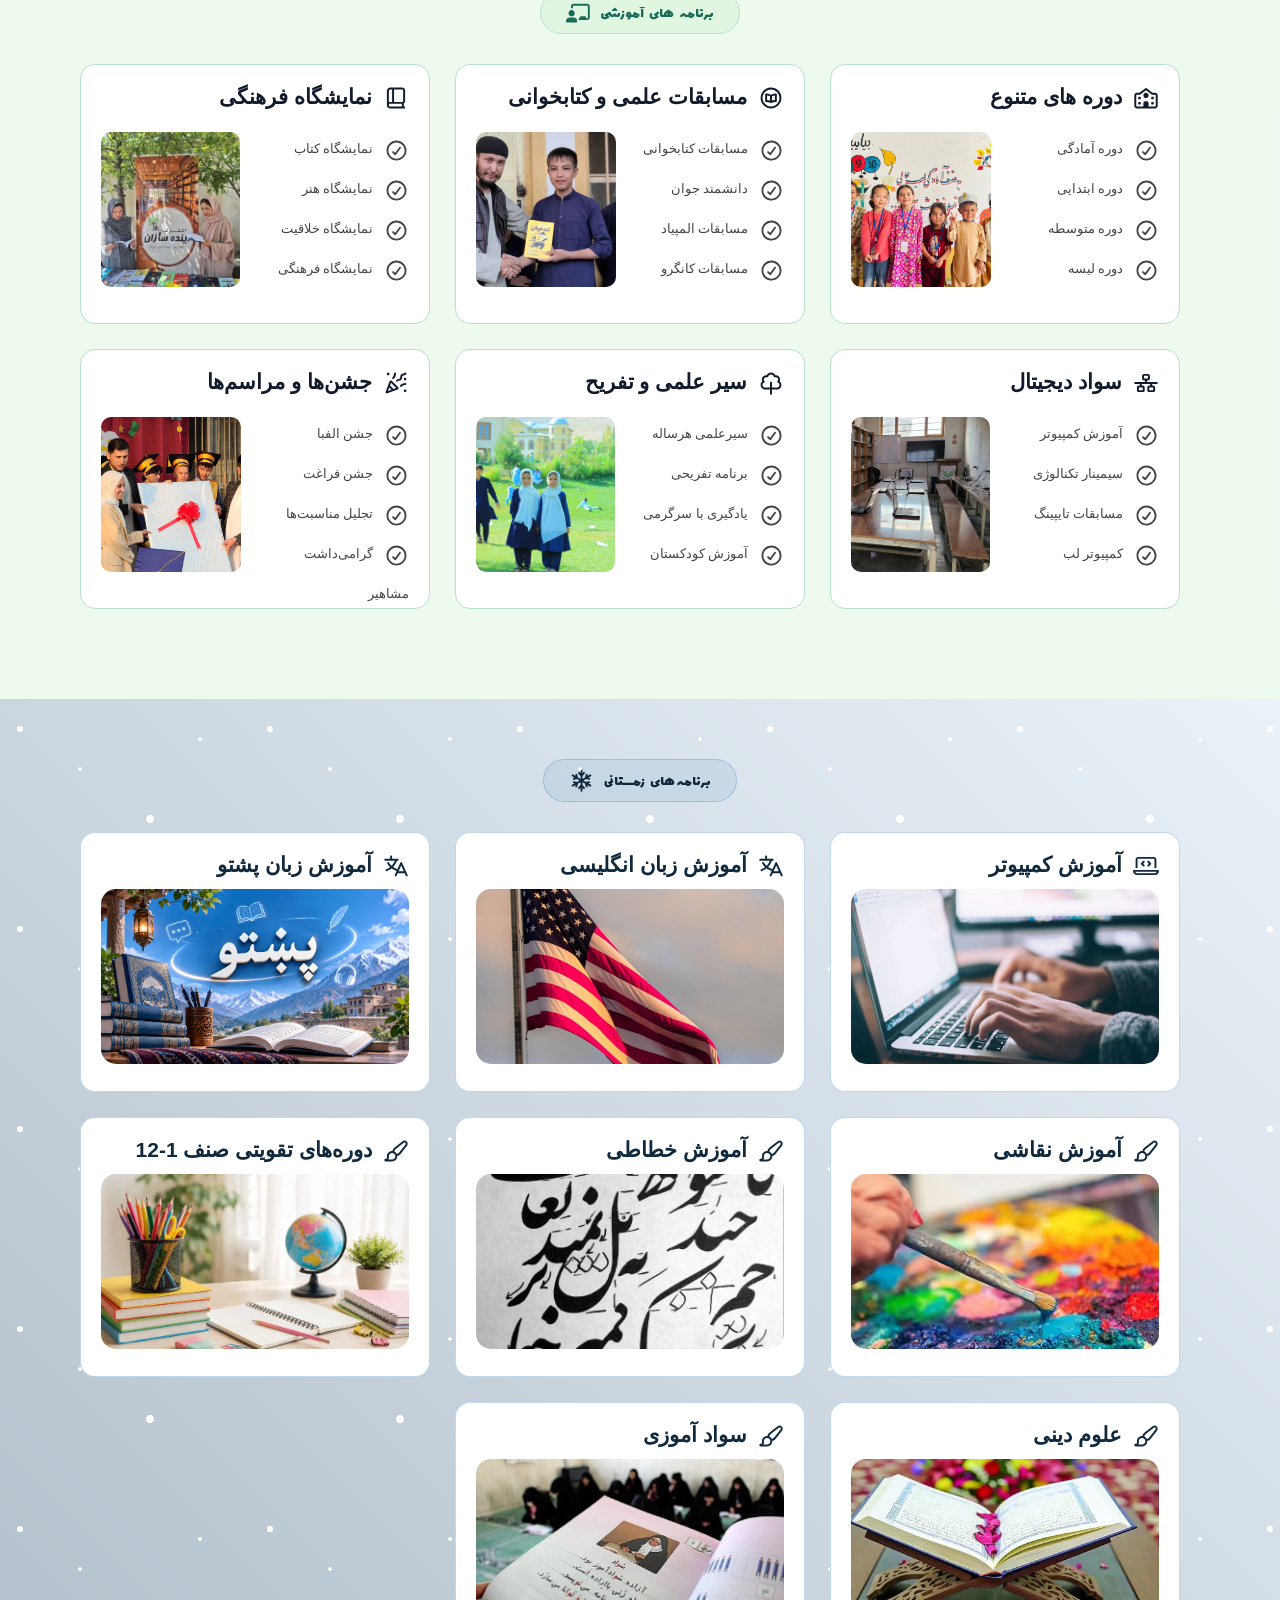
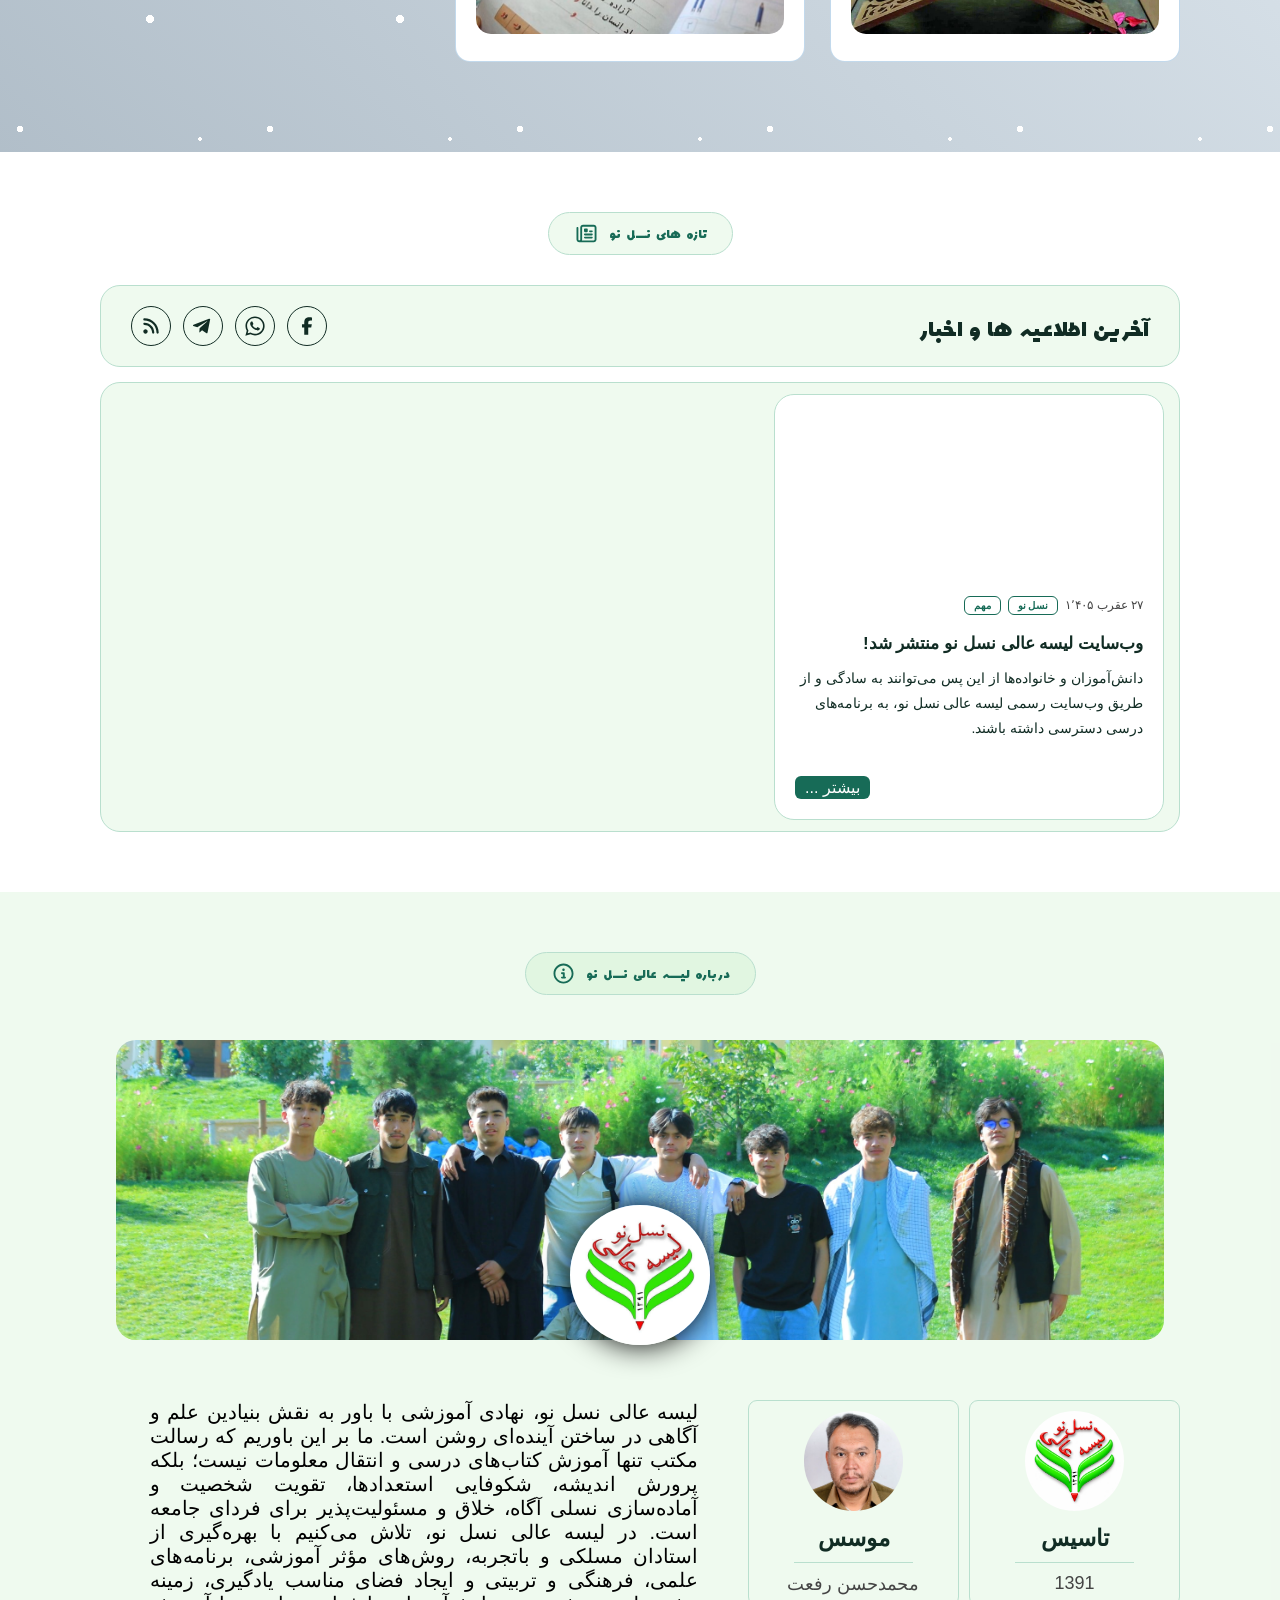
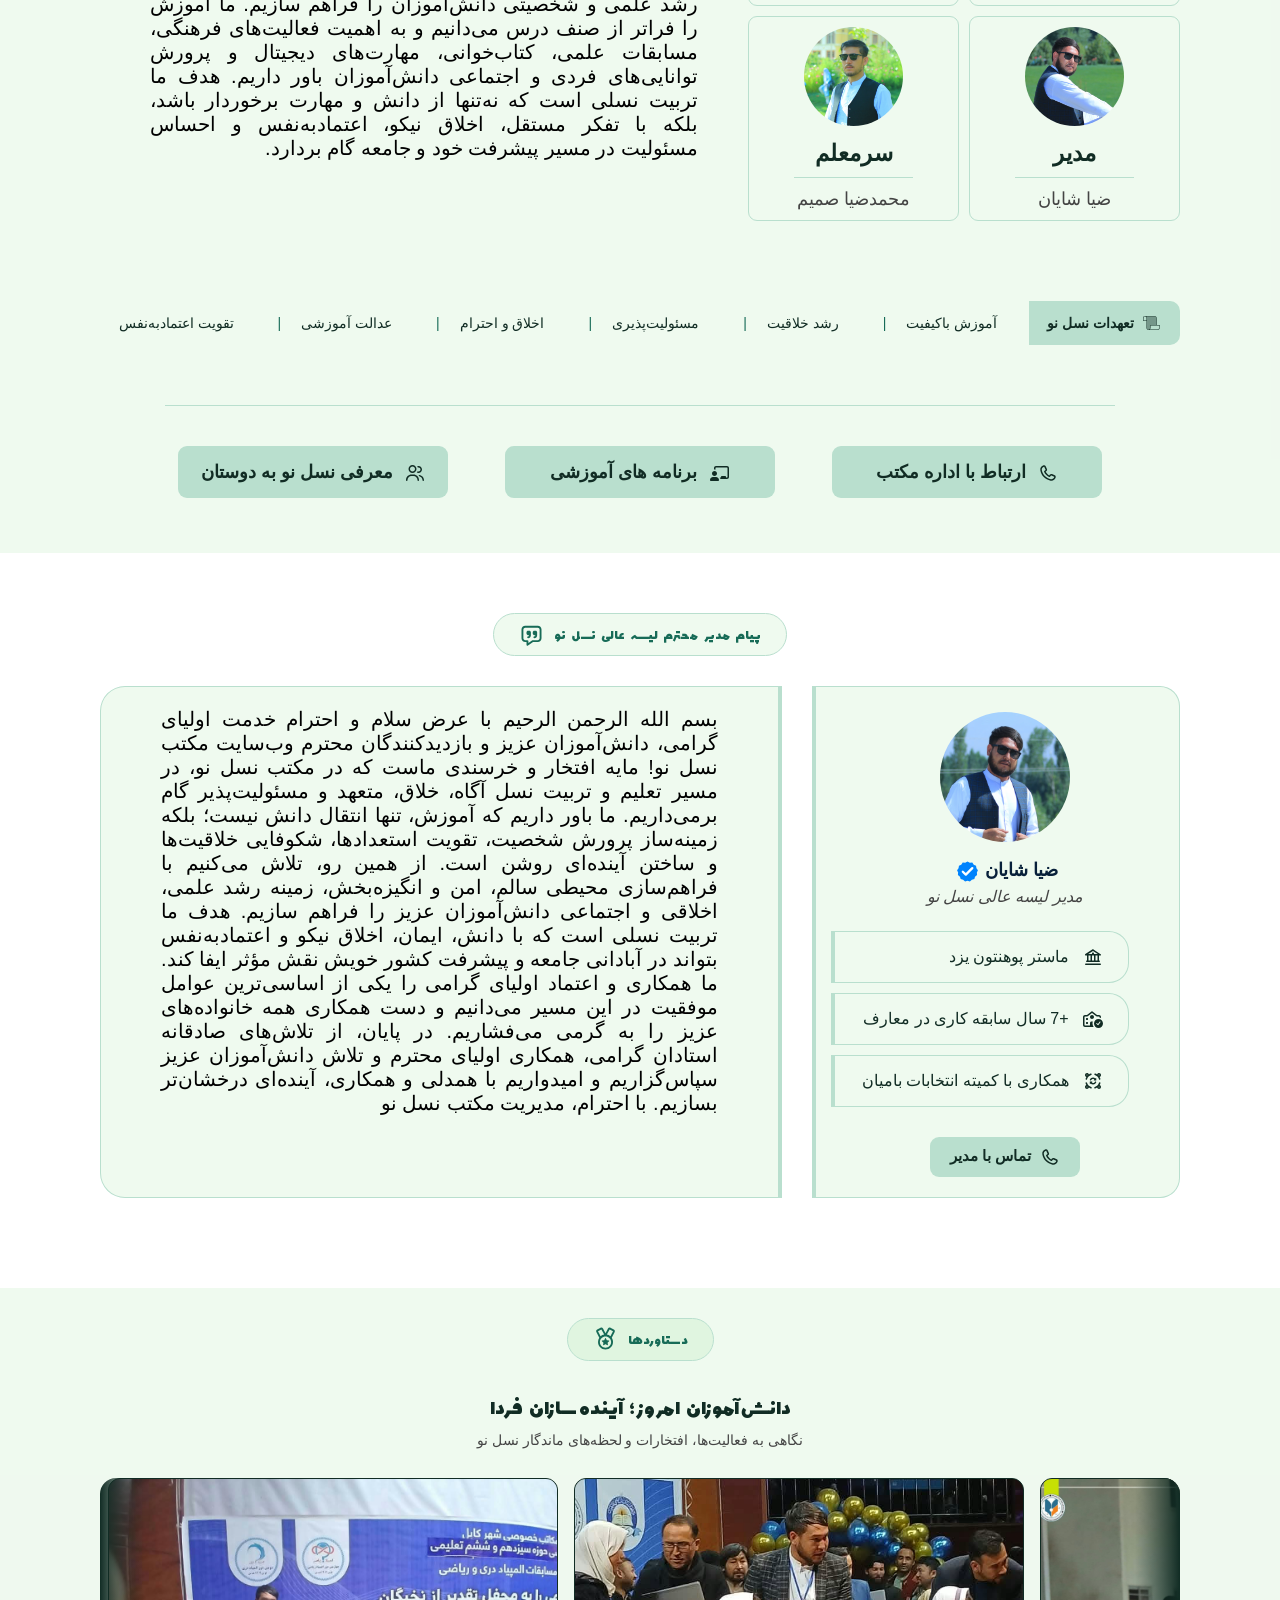
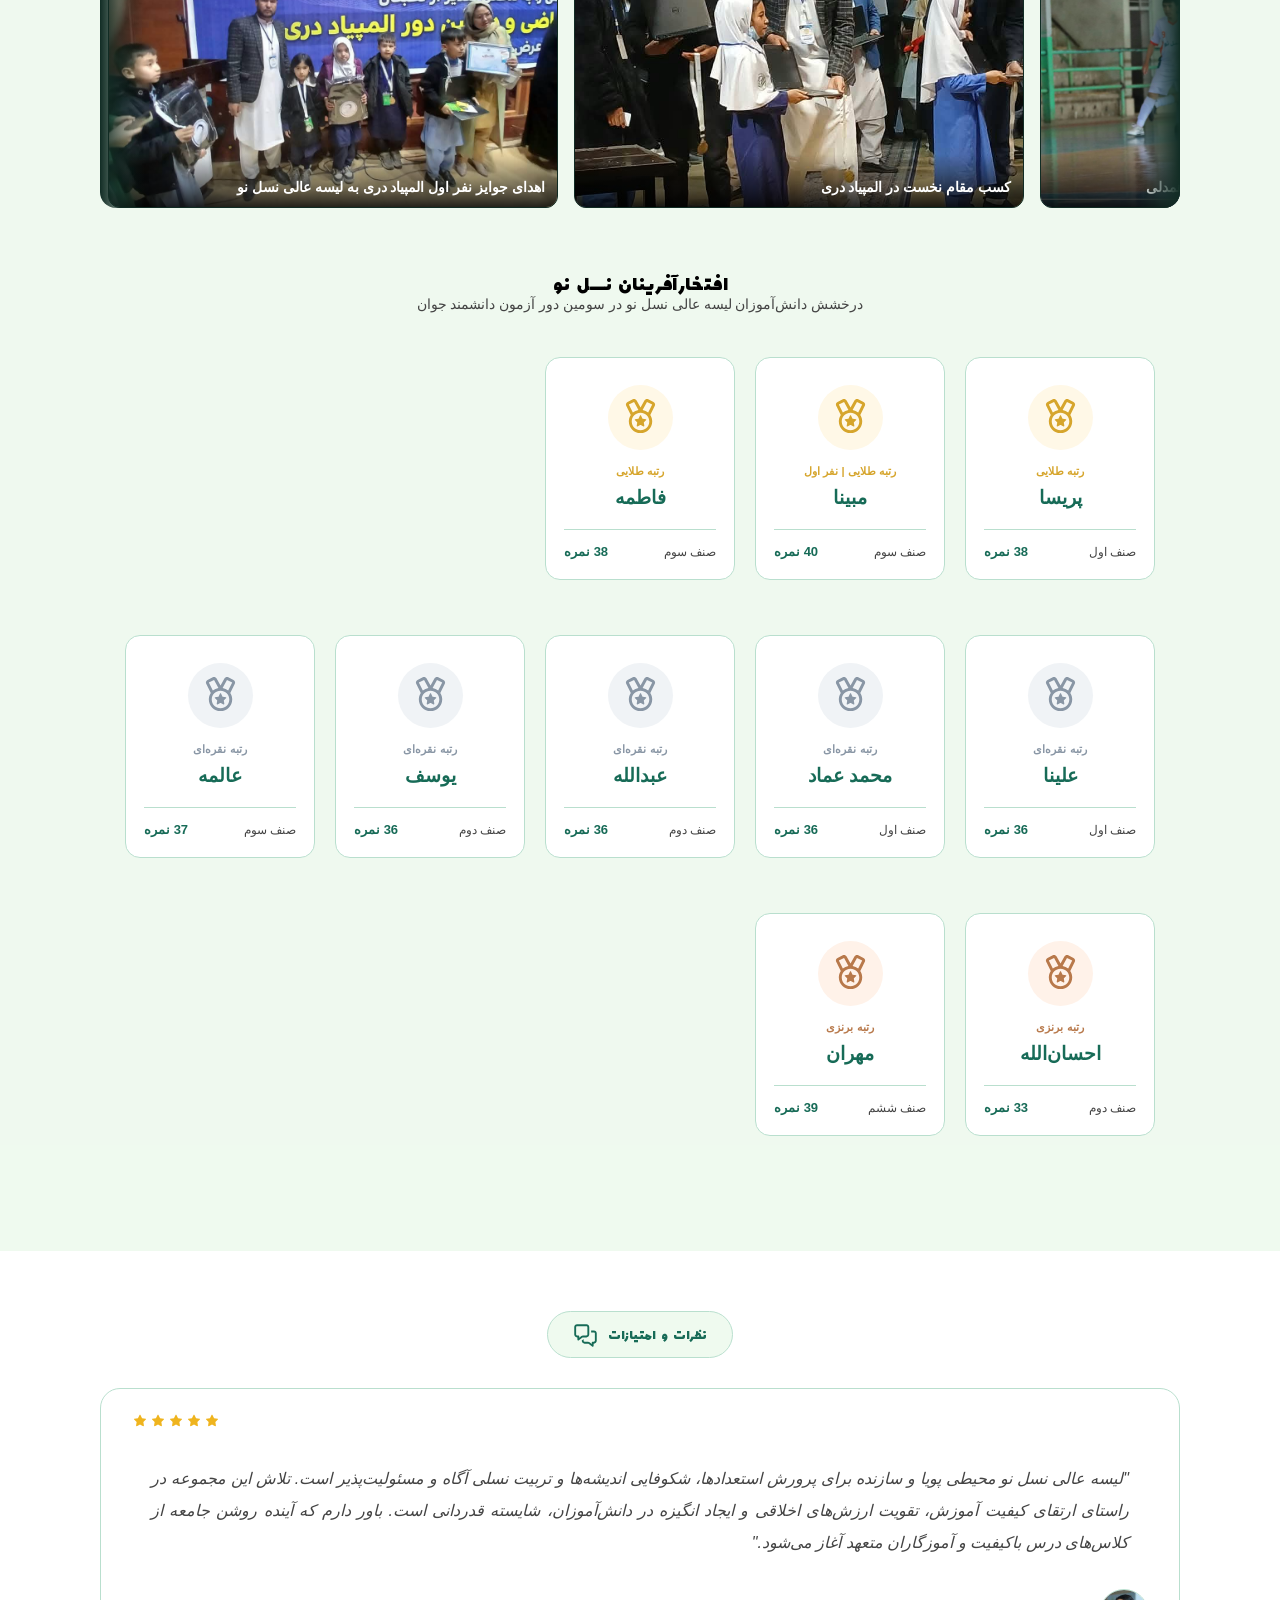
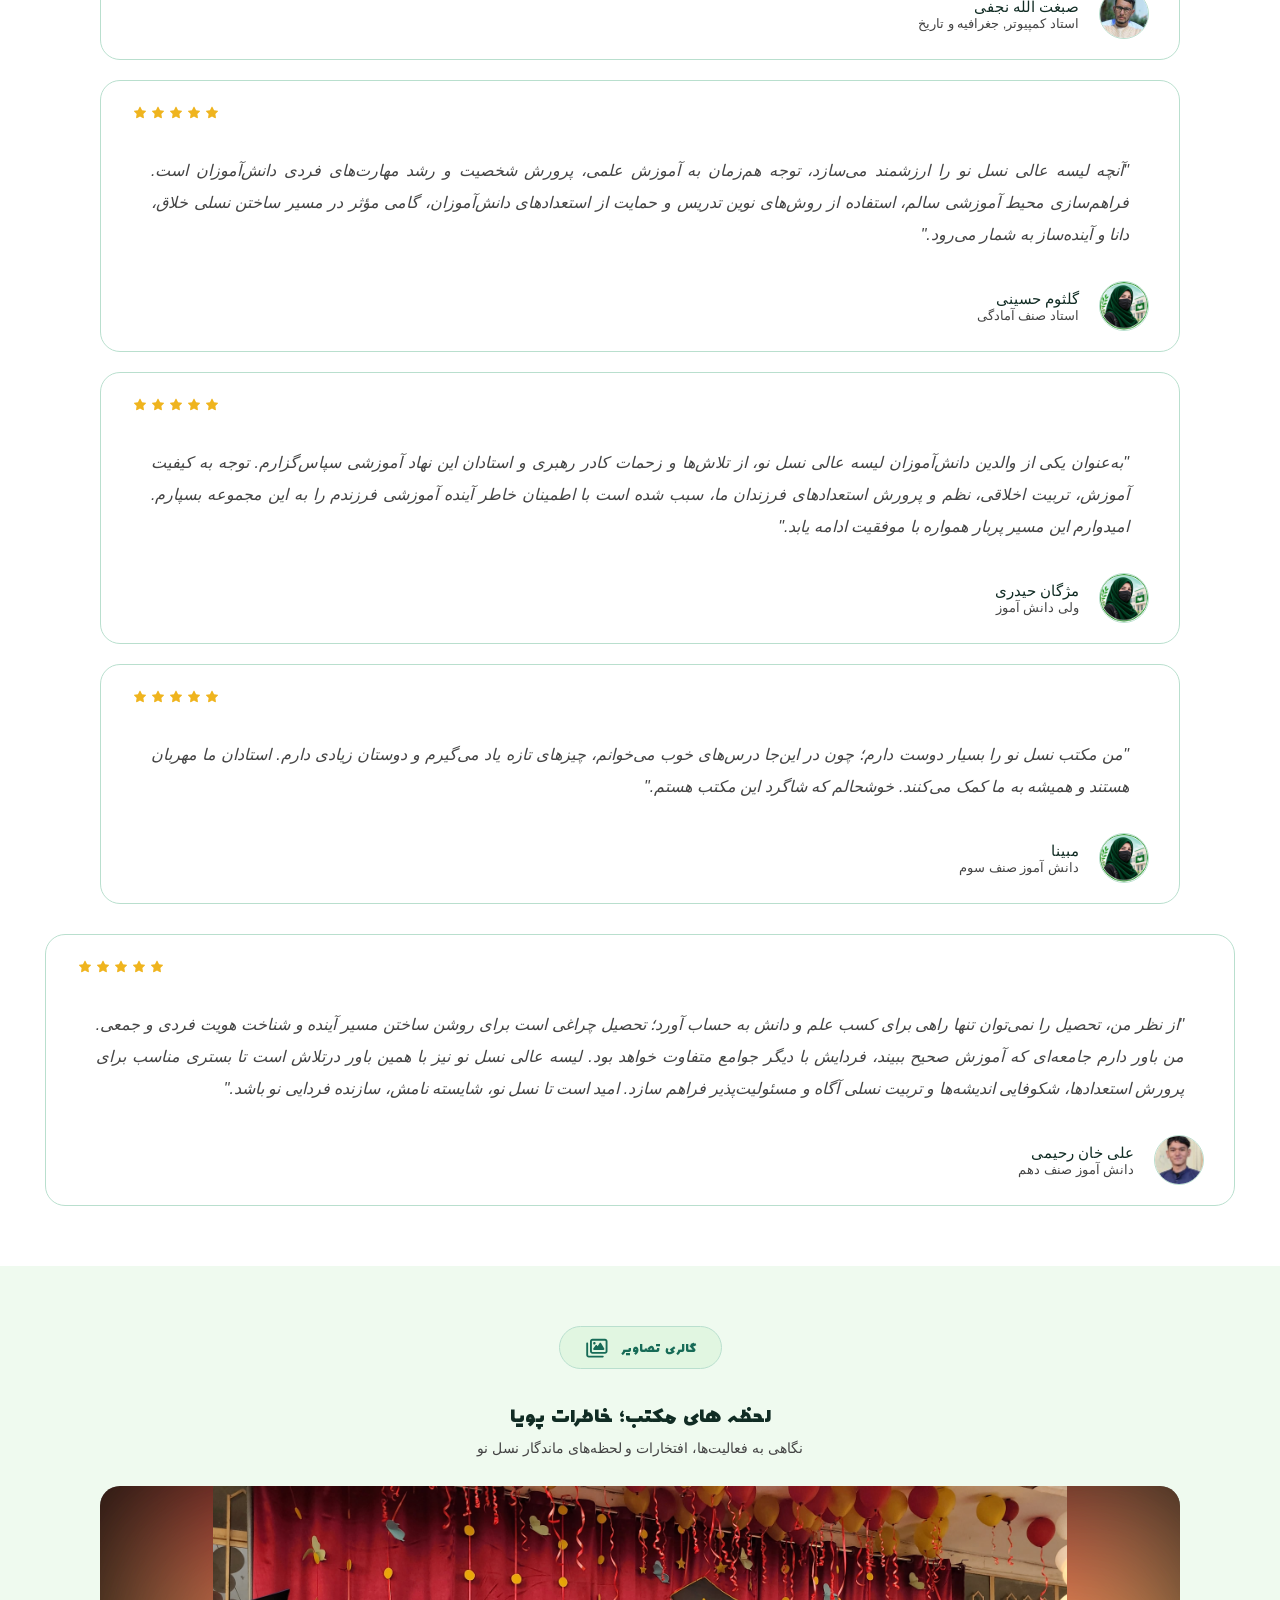
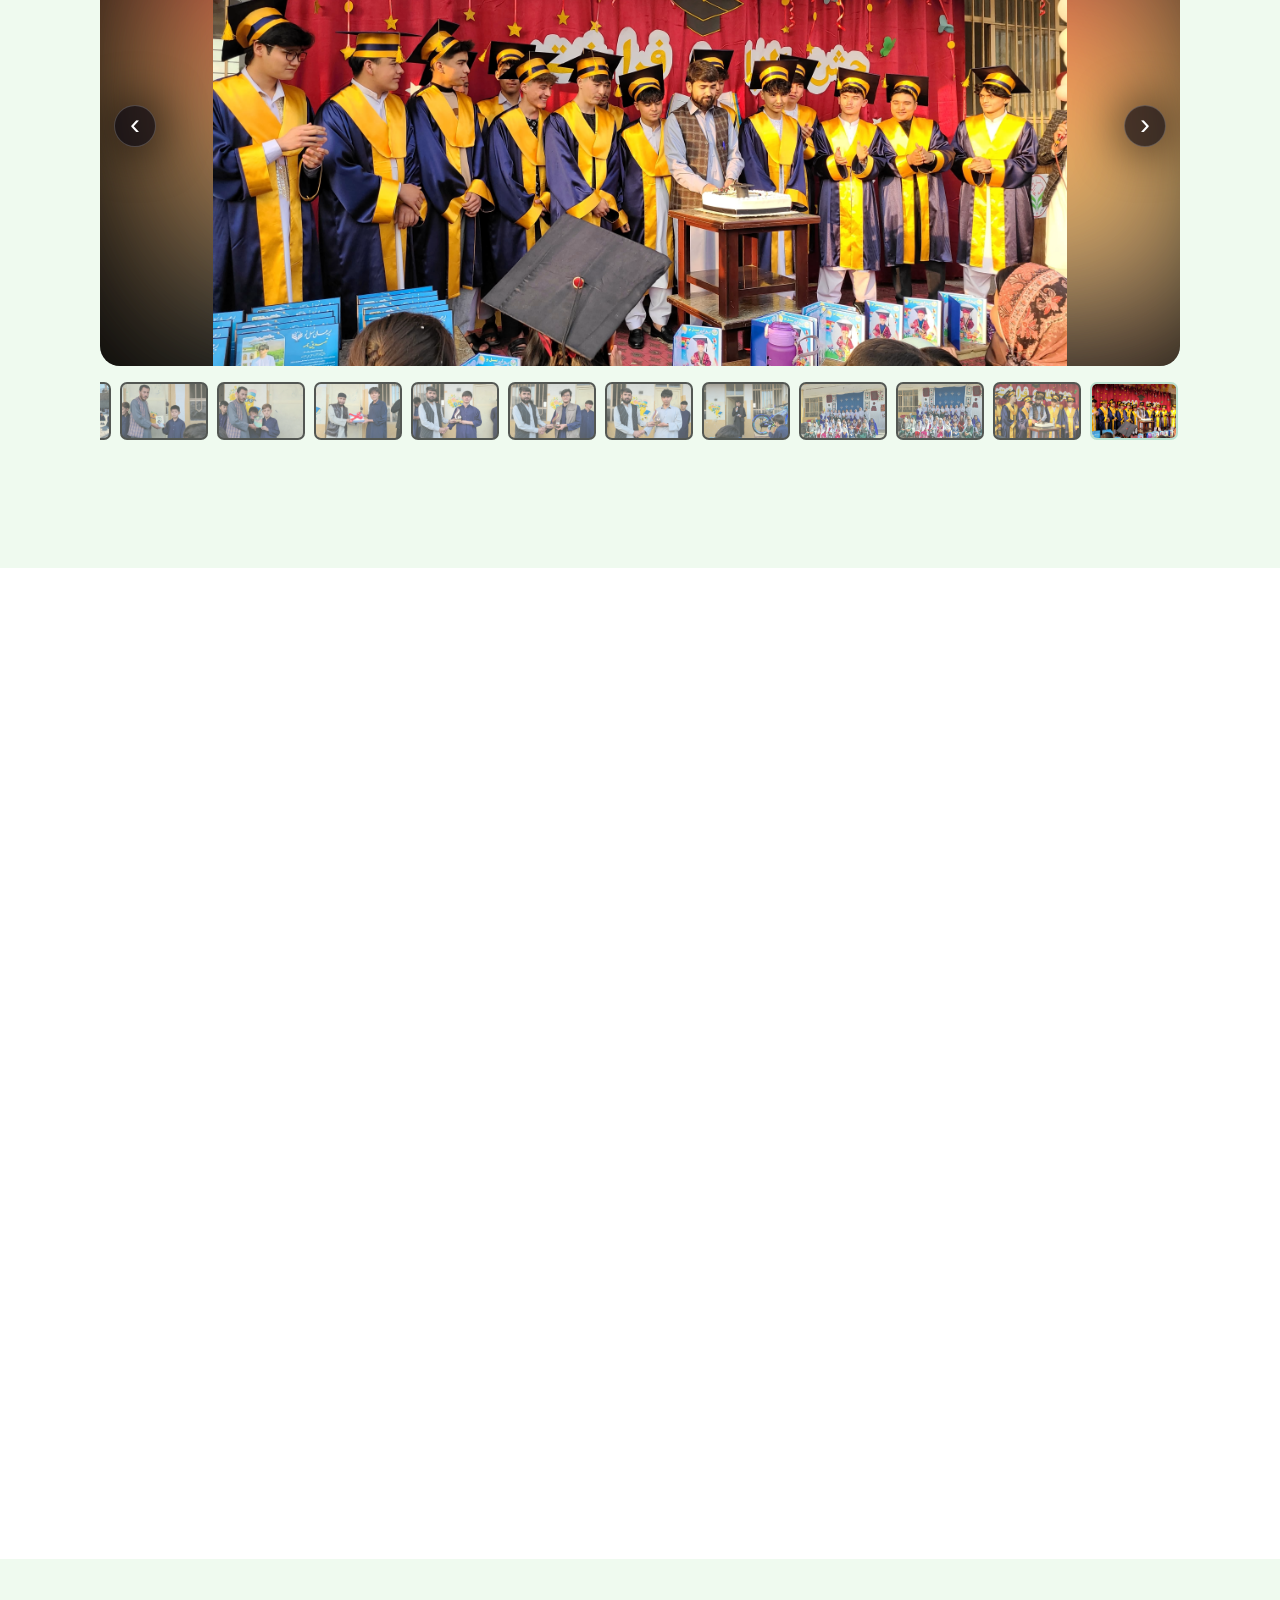
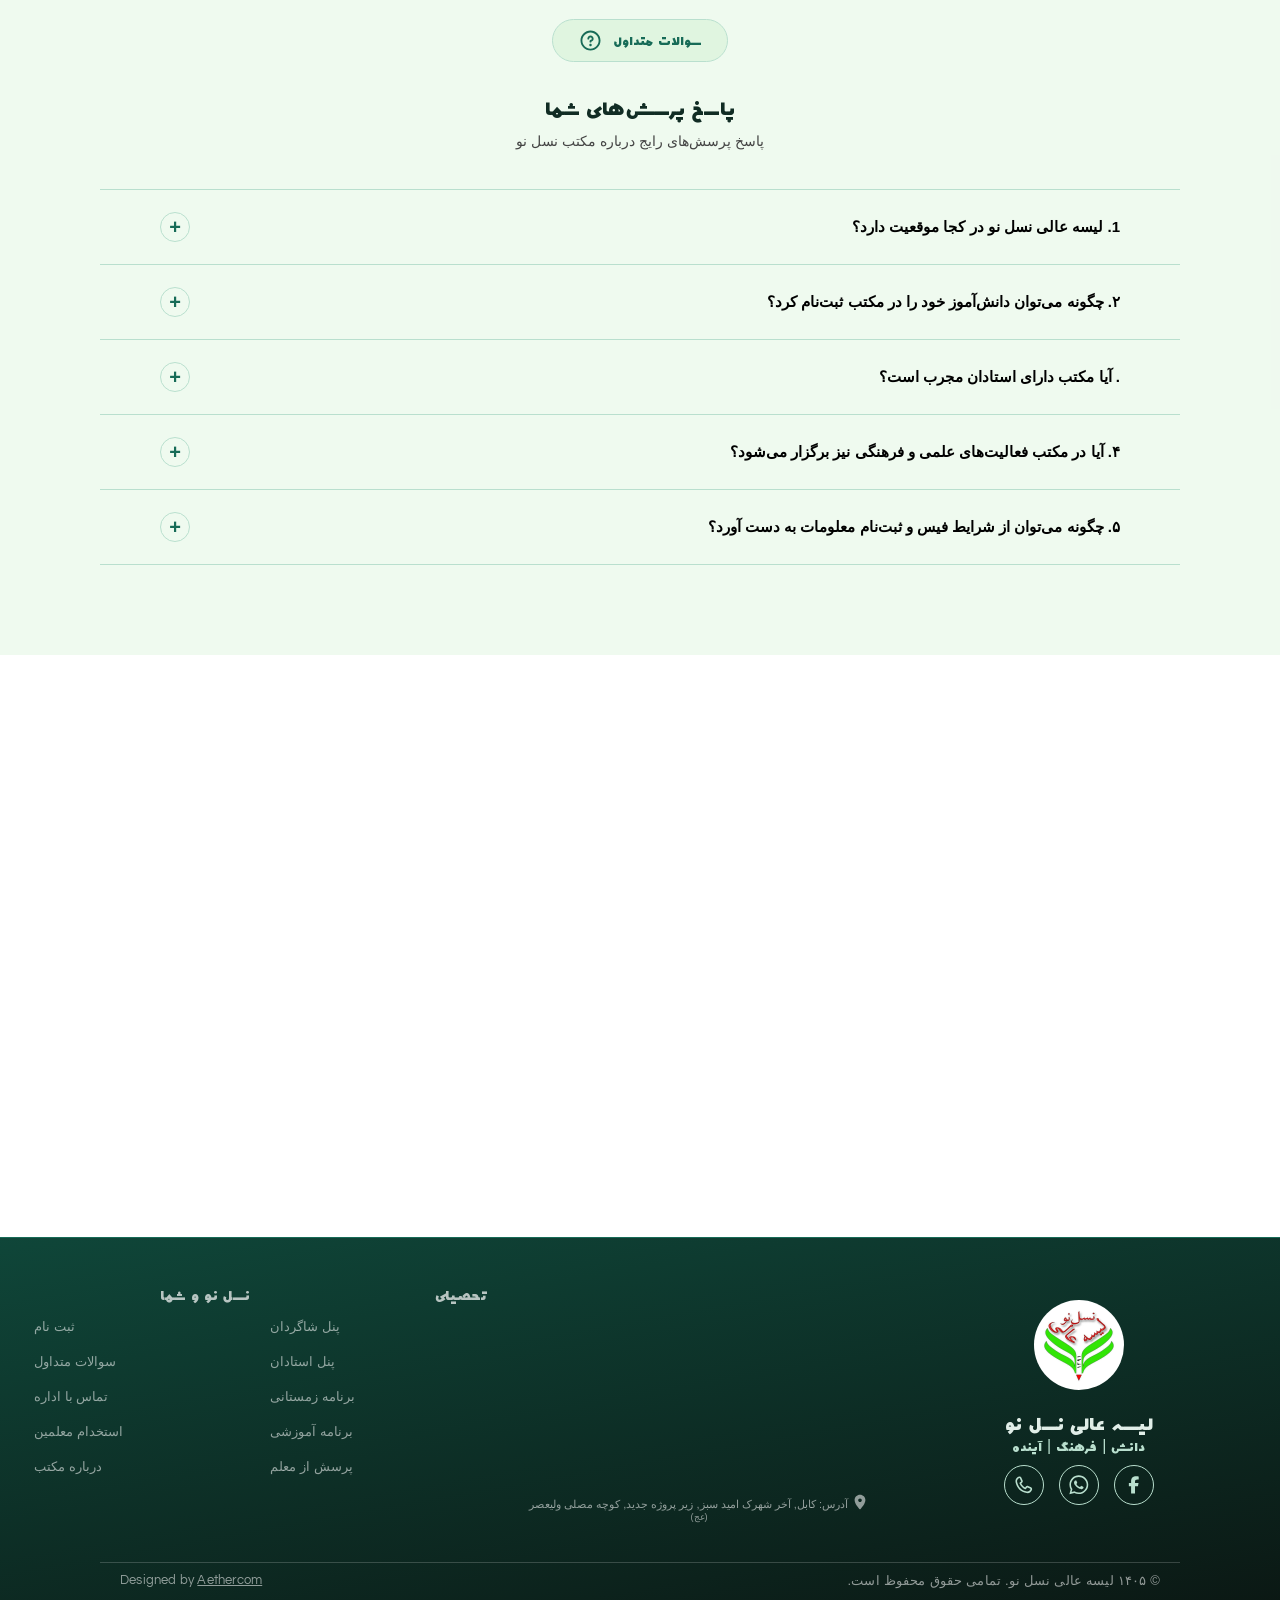
==== commit ae4f8081: "Update index.html" ====
--- a/index.html
+++ b/index.html
@@ -496,6 +496,15 @@
                             <img src="assets/images/قرآن.avif" alt="paint and art">
                         </div>
                     </div>
+                    <div class="barname-win">
+                        <h2>
+                            <svg xmlns="http://www.w3.org/2000/svg" viewBox="0 0 640 640"><!--! Font Awesome Pro 7.3.1 by @fontawesome - https://fontawesome.com License - https://fontawesome.com/license (Commercial License) Copyright 2026 Fonticons, Inc. --><path fill="currentColor" d="M530.4 64C513.1 64 496.3 69.8 482.6 80.4L278.1 240.3C252.8 260 236.7 288.9 232.9 320.3C230 320.1 227 320 224 320C153.3 320 96 377.3 96 448C96 456.6 96.9 465.1 98.5 473.2C102.1 491.3 90 512 71.5 512L64 512C46.3 512 32 526.3 32 544C32 561.7 46.3 576 64 576L224 576C294.7 576 352 518.7 352 448C352 445 351.9 442.1 351.7 439.1C383.1 435.3 412 419.1 431.7 393.9L591.6 189.3C602.2 175.7 608 158.9 608 141.6C608 98.7 573.3 64 530.4 64zM339.1 392C326.6 366.3 305.7 345.4 280 332.9C280.6 311.5 290.7 291.4 307.6 278.1L512.2 118.3C517.4 114.2 523.8 112 530.4 112C546.7 112 560 125.2 560 141.6C560 148.2 557.8 154.6 553.7 159.8L393.9 364.3C380.7 381.3 360.5 391.4 339.1 391.9zM304 448C304 492.2 268.2 528 224 528L131.9 528C132.4 527.3 132.9 526.5 133.4 525.8C144.9 508.3 150 485.9 145.6 463.8C144.6 458.7 144 453.4 144 448C144 403.8 179.8 368 224 368C268.2 368 304 403.8 304 448z"/></svg>
+                            سواد آموزی
+                        </h2>
+                        <div class="barnam-win">
+                            <img src="assets/images/3665367.jpg" alt="paint and art">
+                        </div>
+                    </div>
                 </div>
             </section>
 <!--    ====================================================
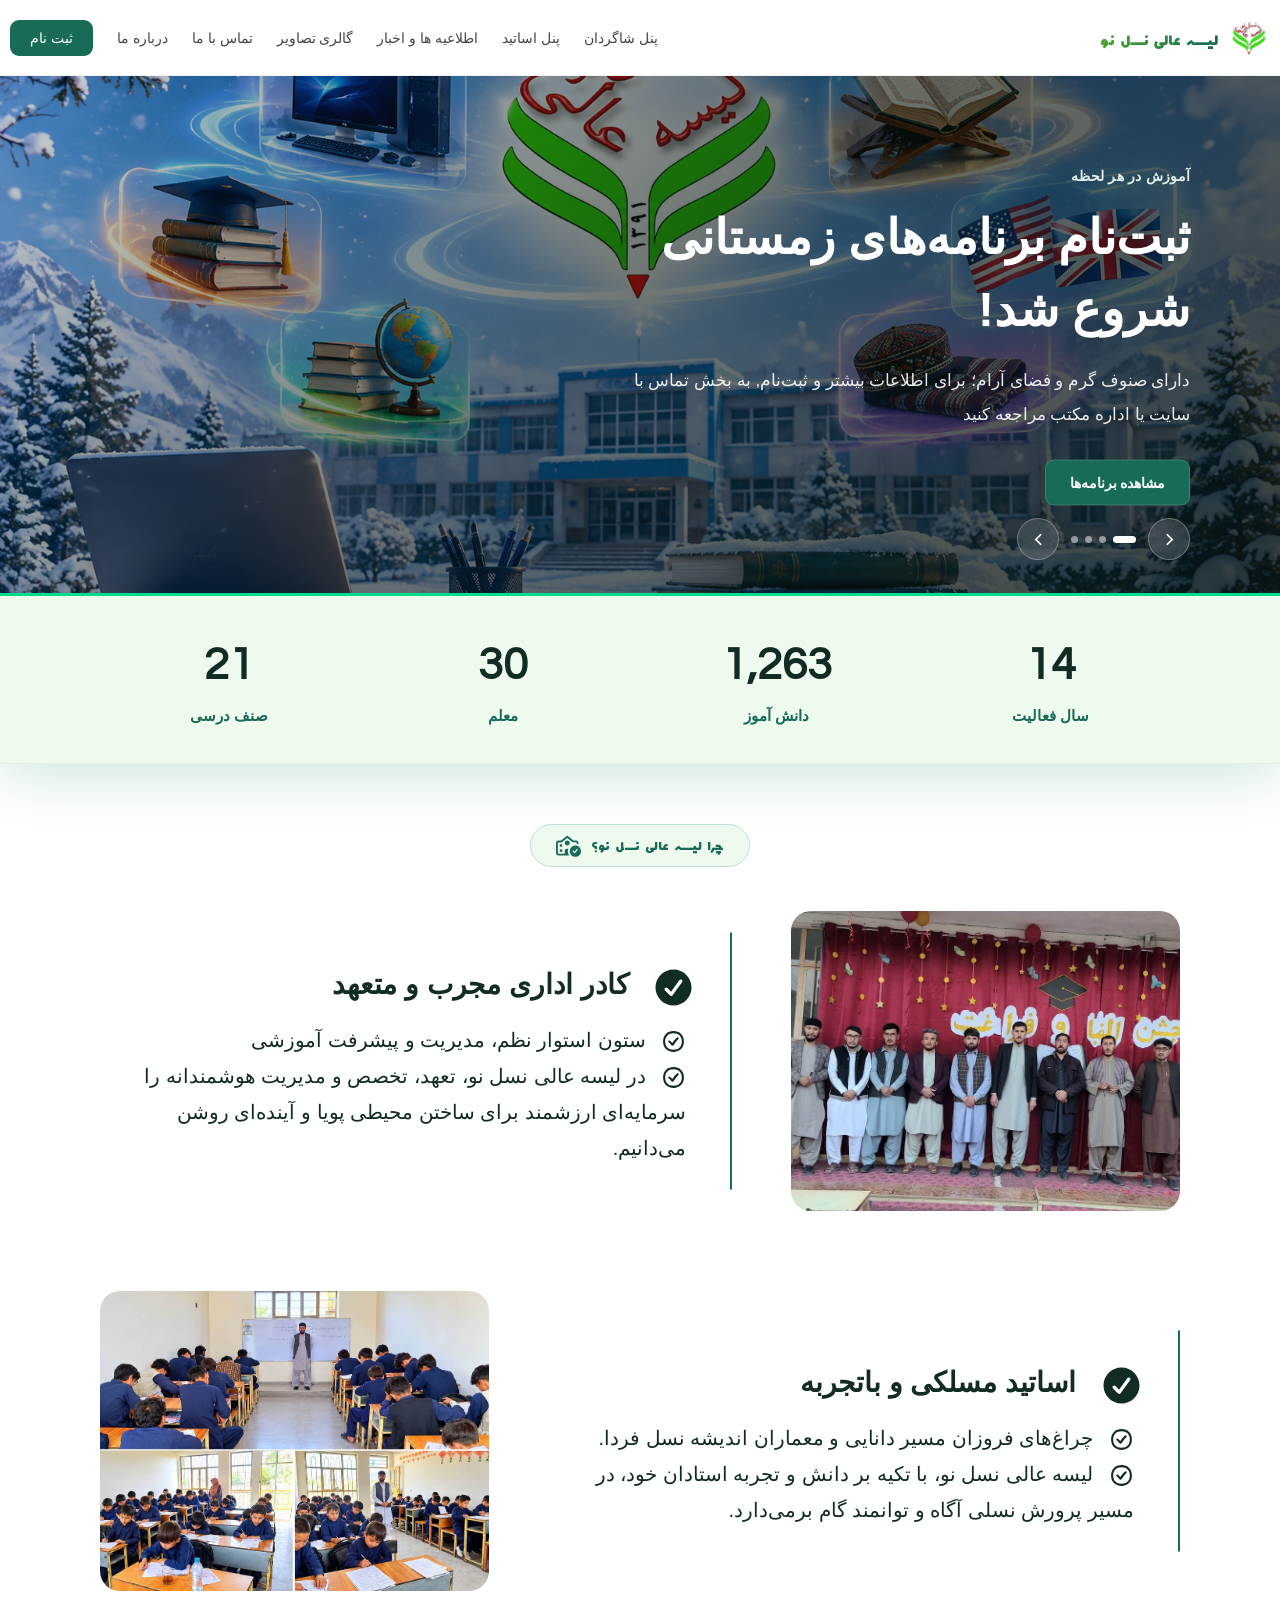
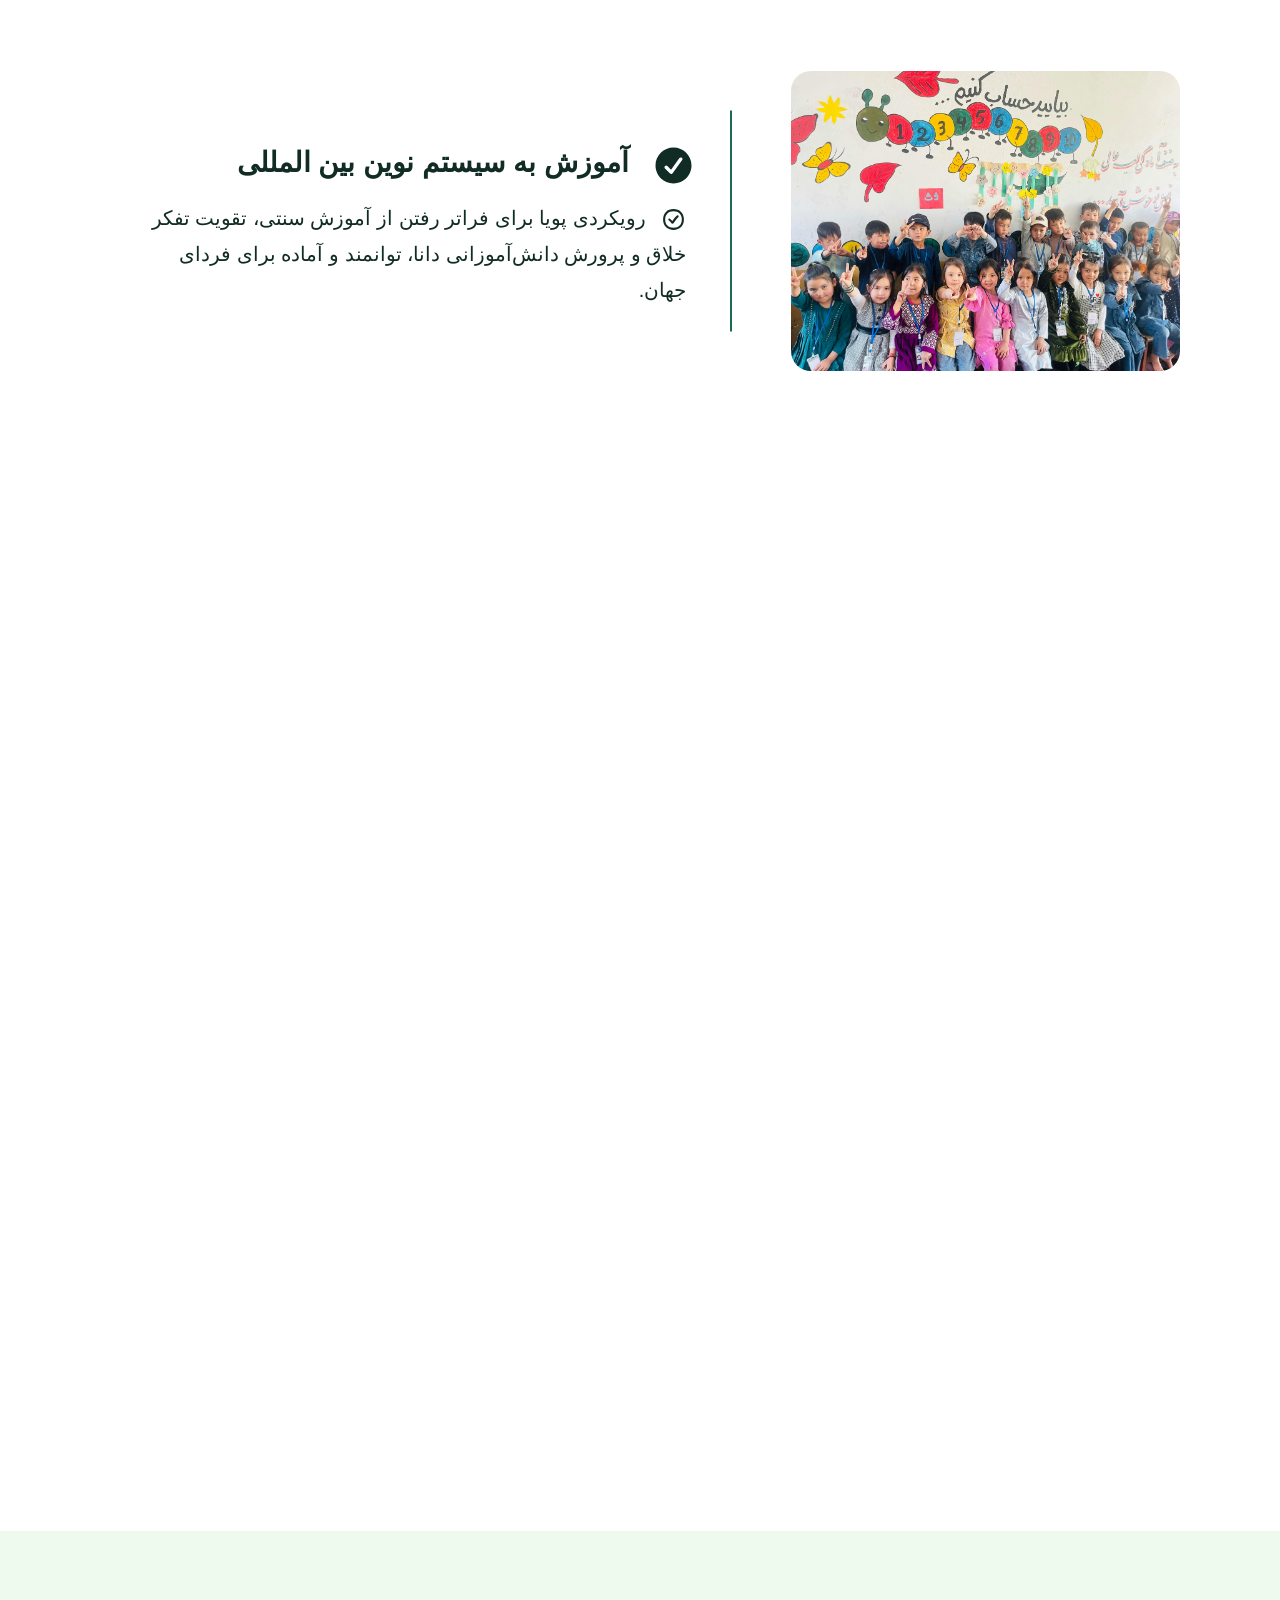
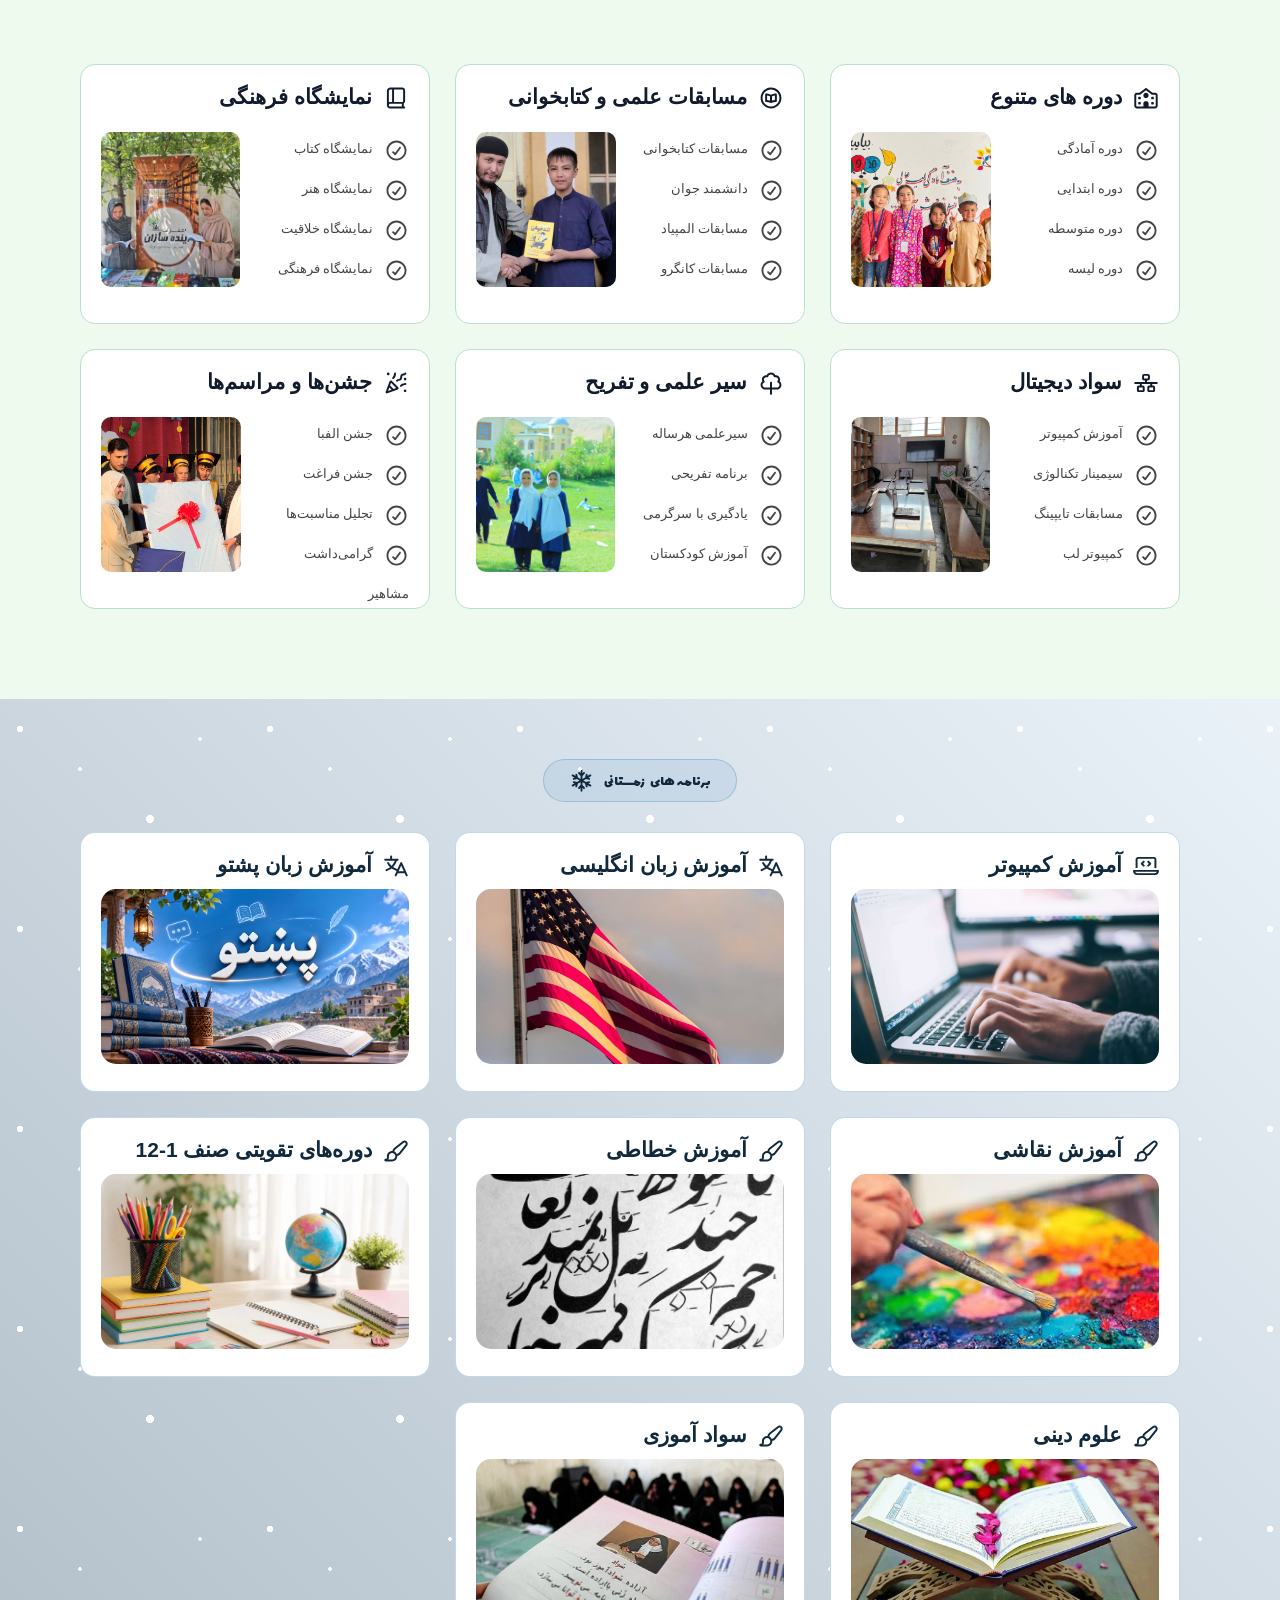
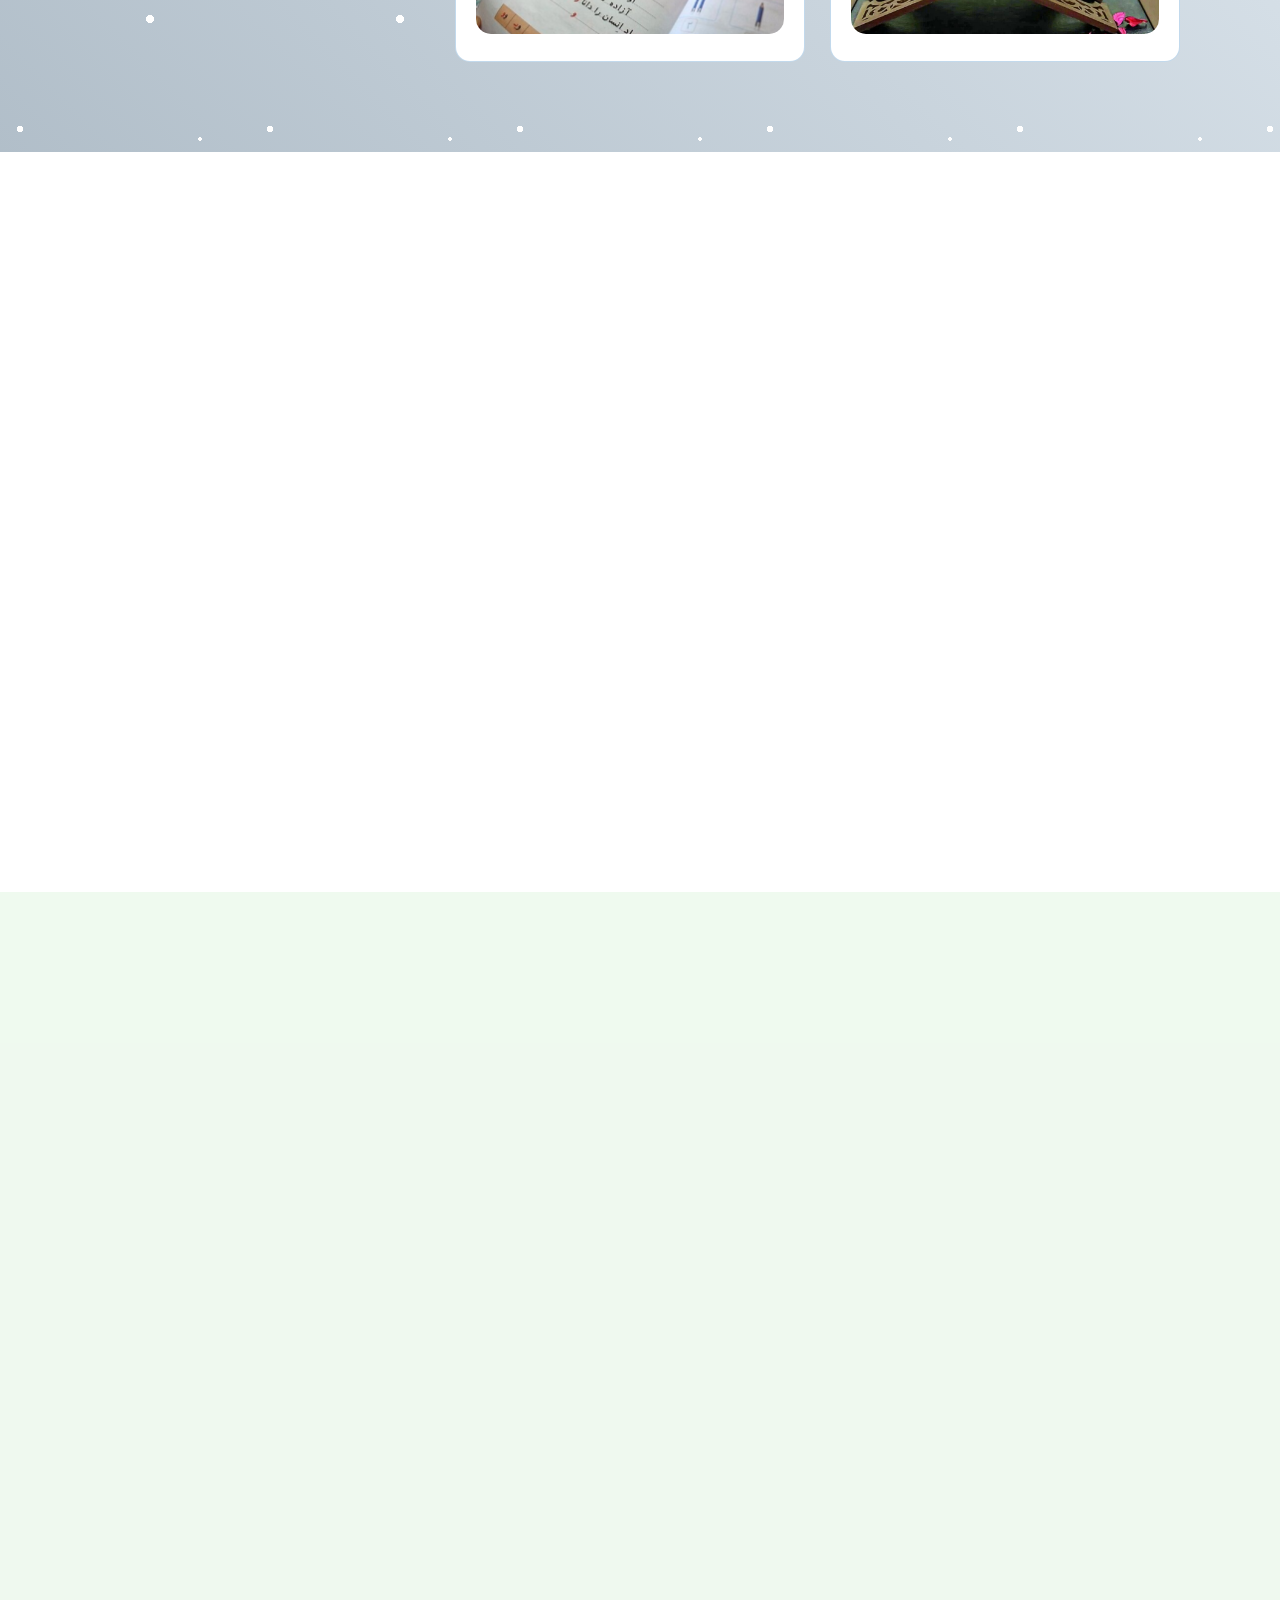
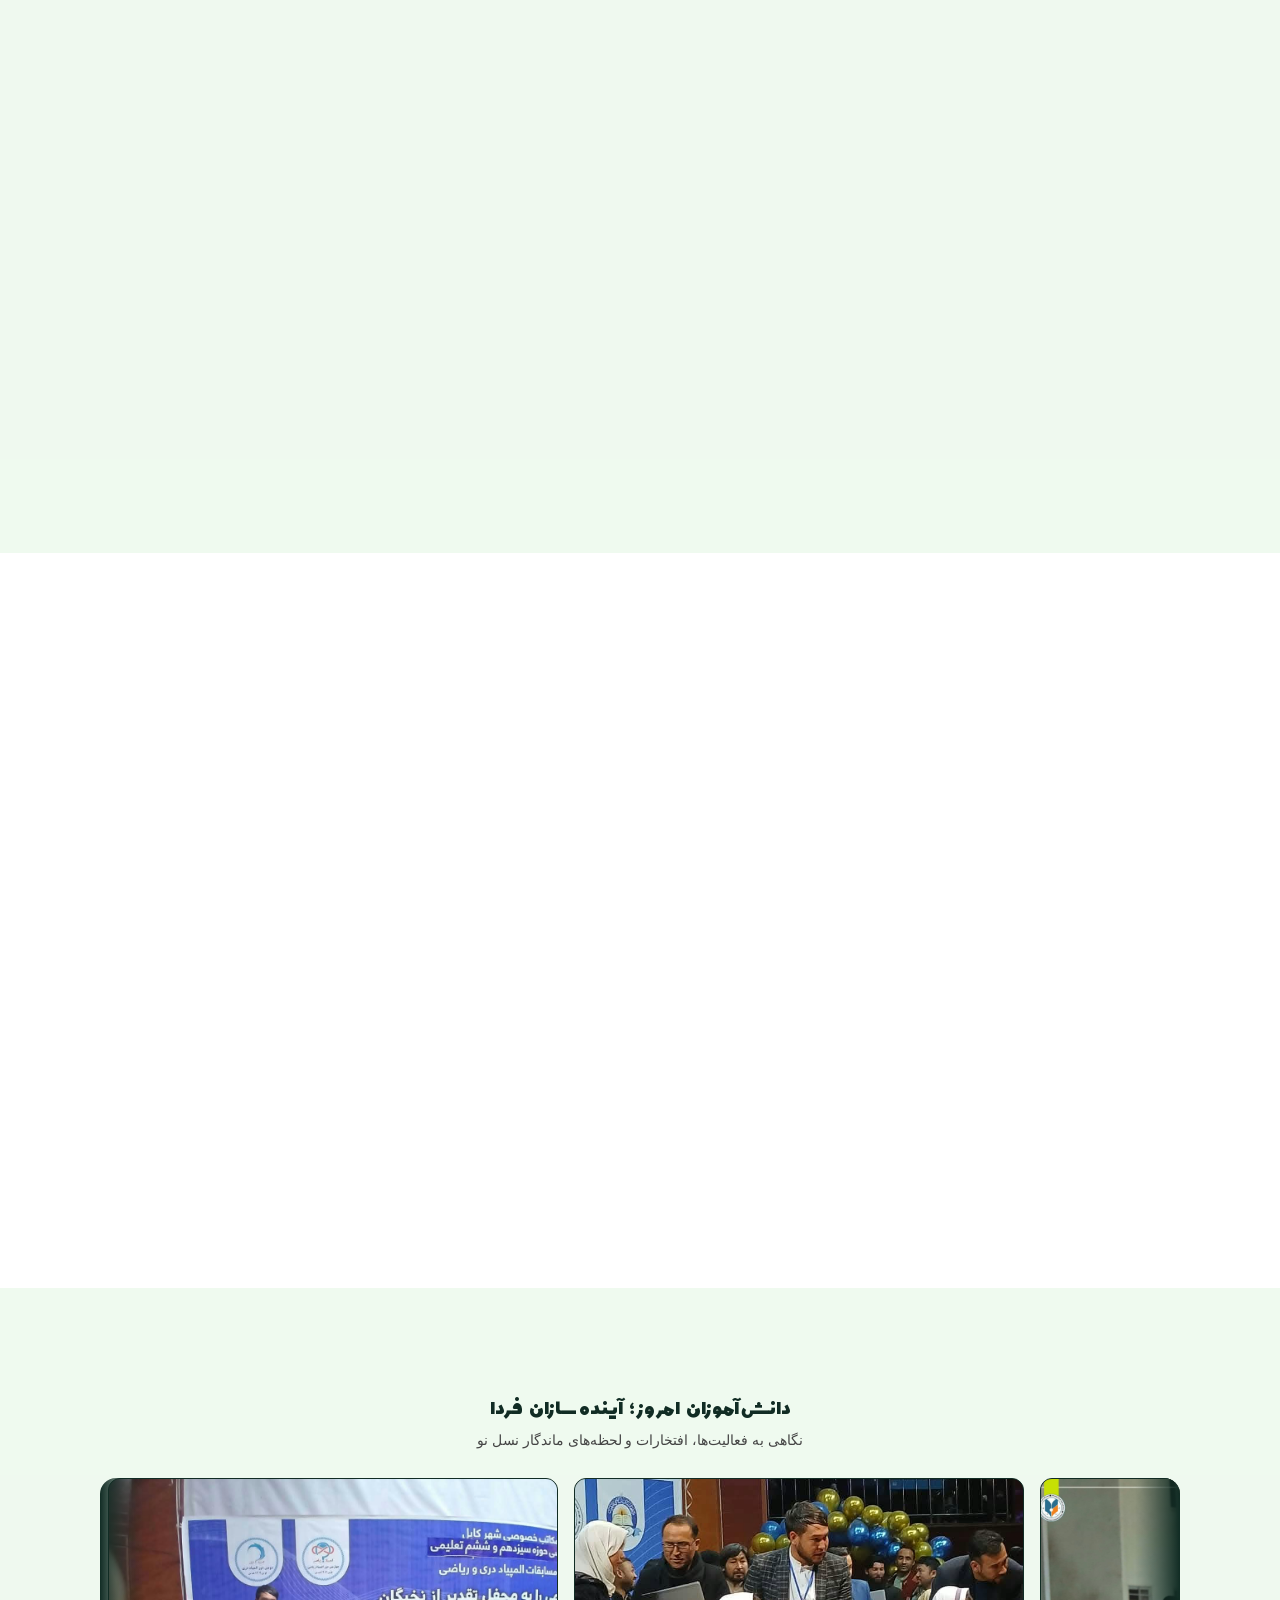
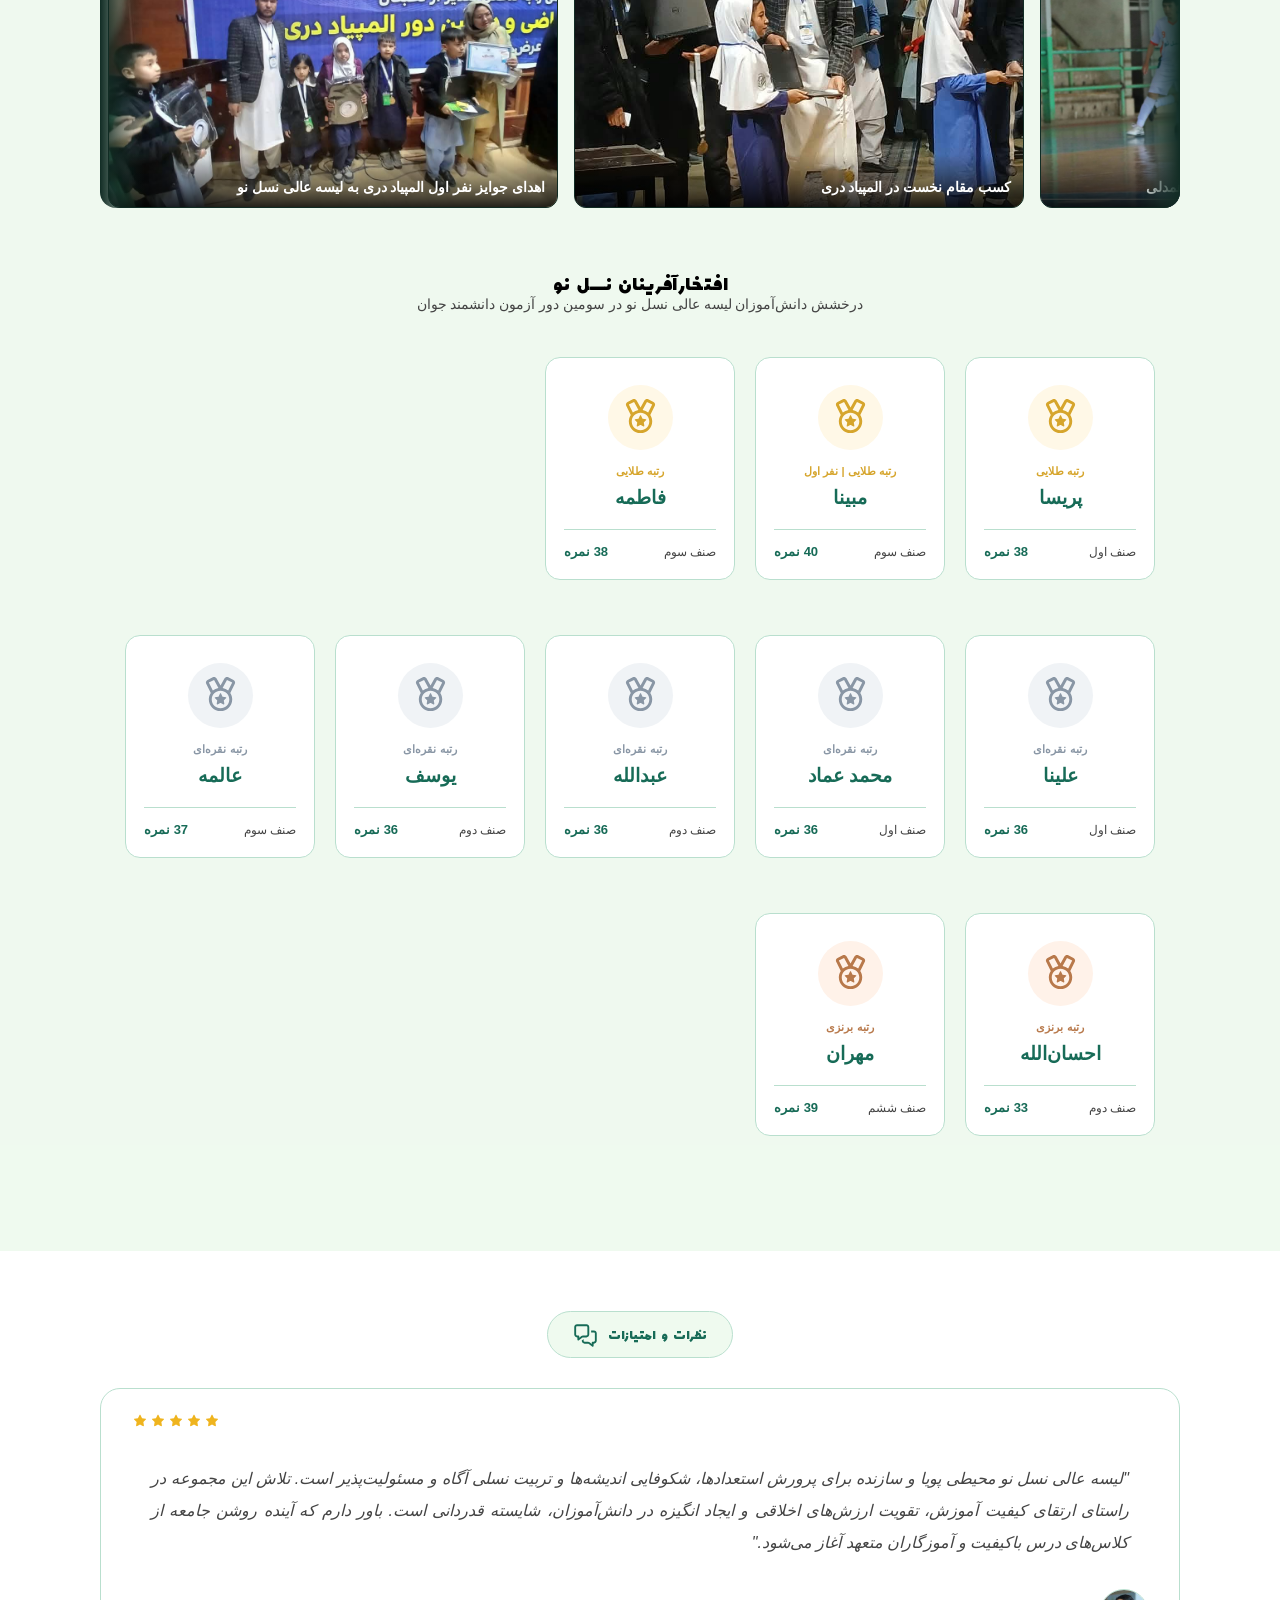
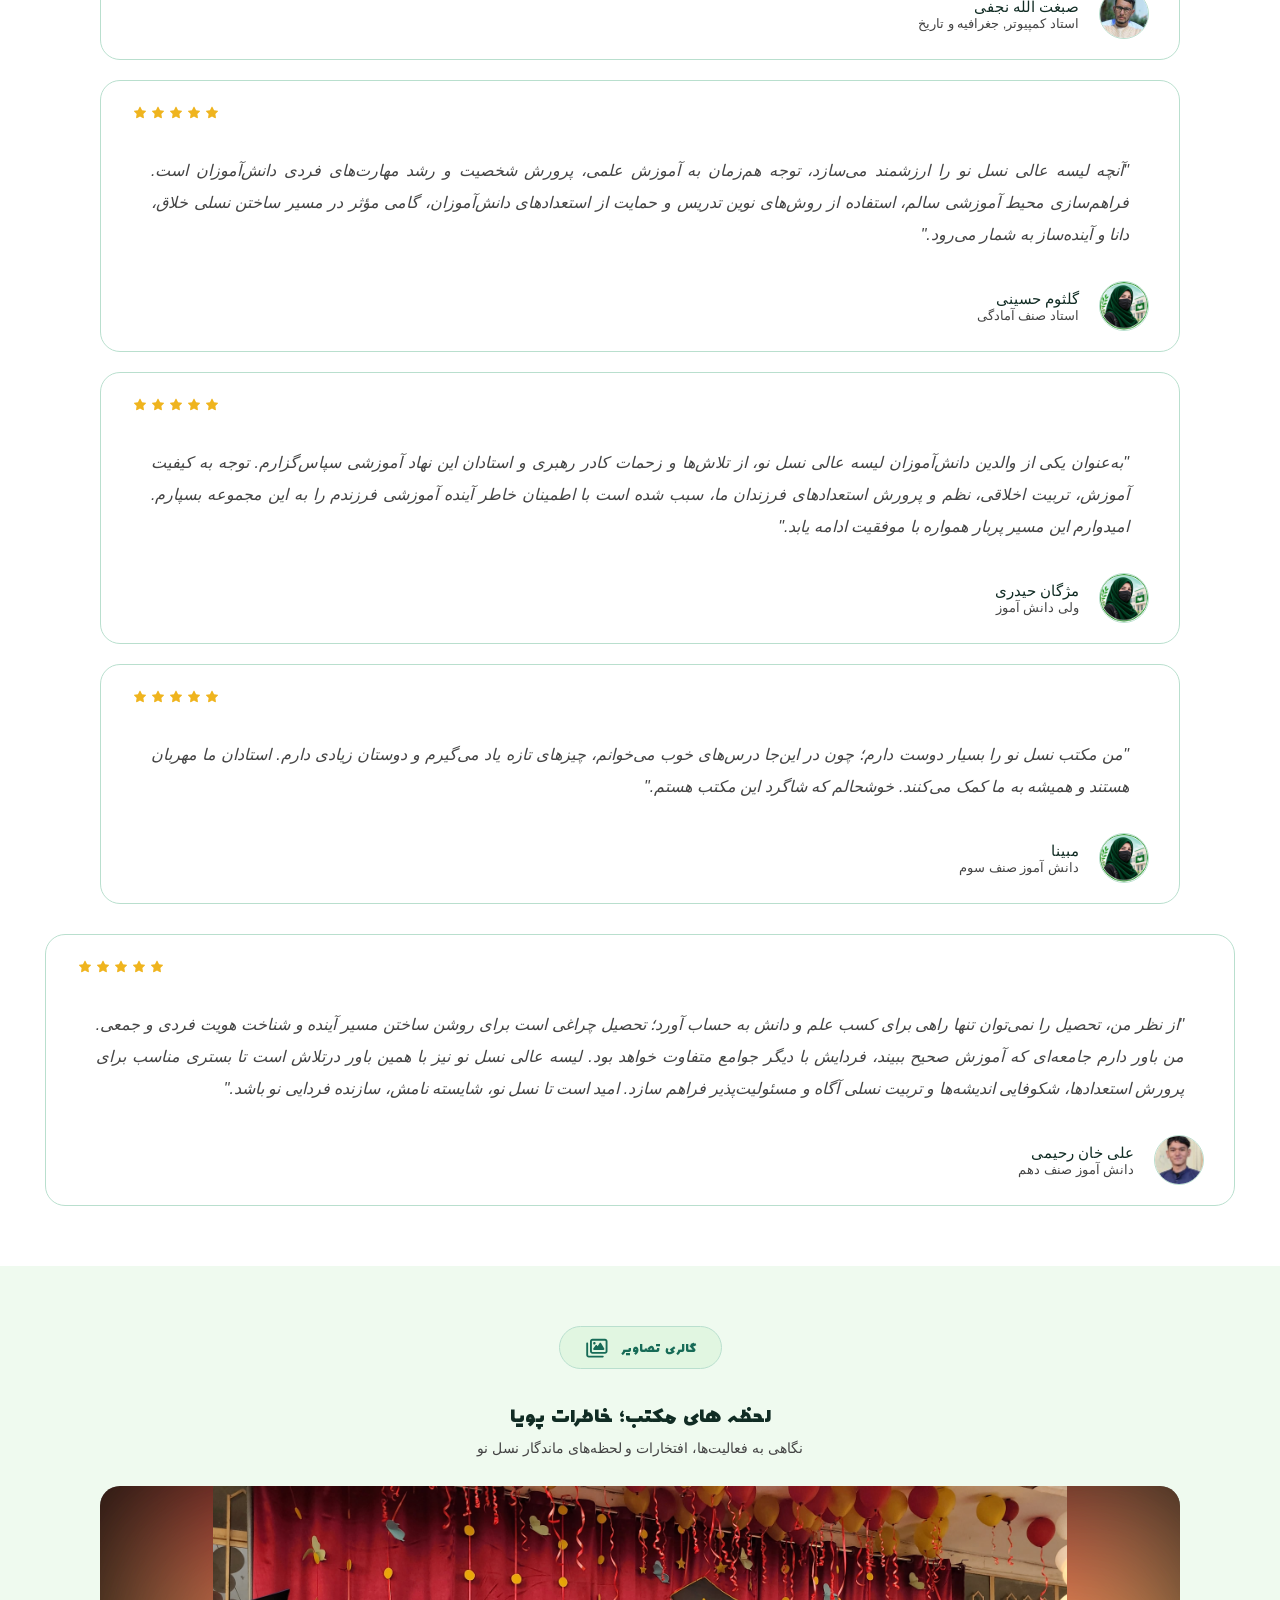
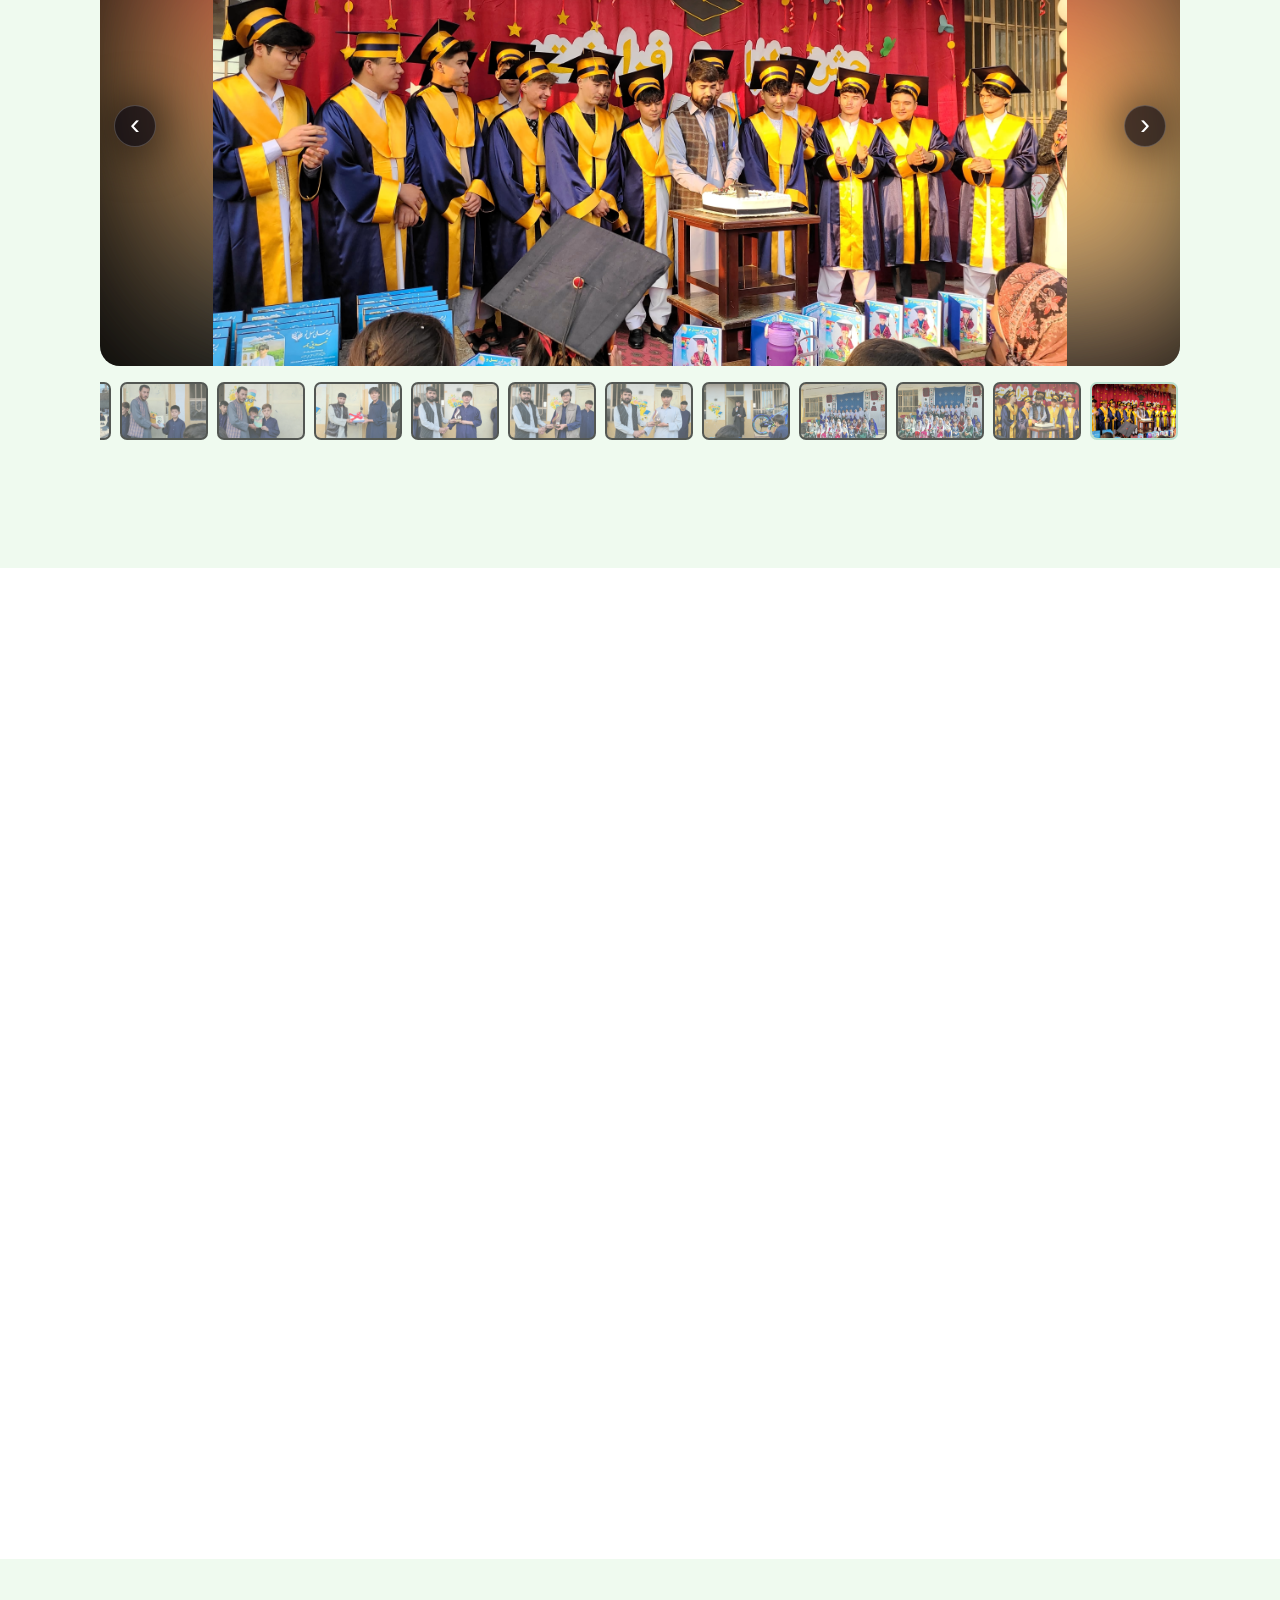
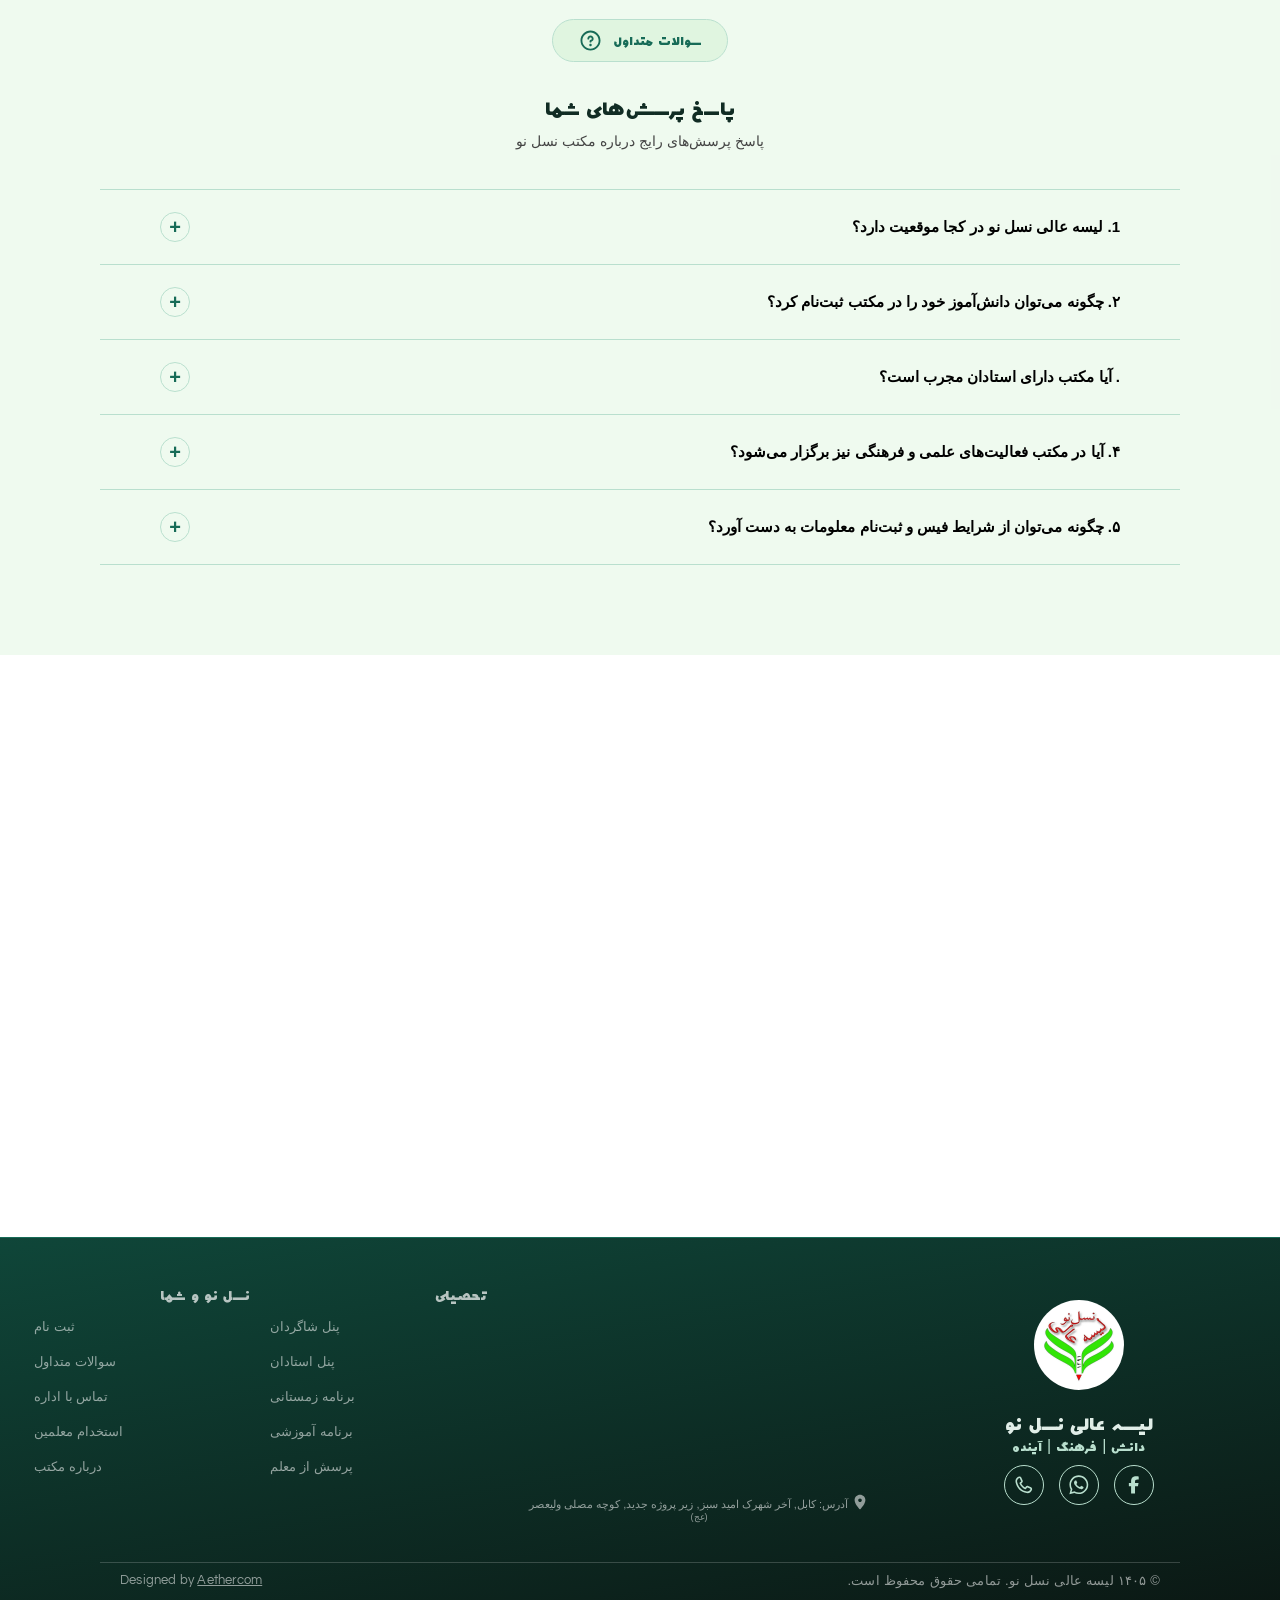
==== commit eb498ca7: "Update index.html" ====
--- a/index.html
+++ b/index.html
@@ -129,7 +129,7 @@
                             <p>
                                 دارای صنوف گرم و فضای آرام؛ برای اطلاعات بیشتر و ثبت‌نام, به بخش تماس با سایت یا اداره مکتب مراجعه کنید
                             </p>
-                            <a href="#win-pro" class="slide-button">
+                            <a href="#winter" class="slide-button">
                                 مشاهده برنامه‌ها
                             </a>
                         </div>
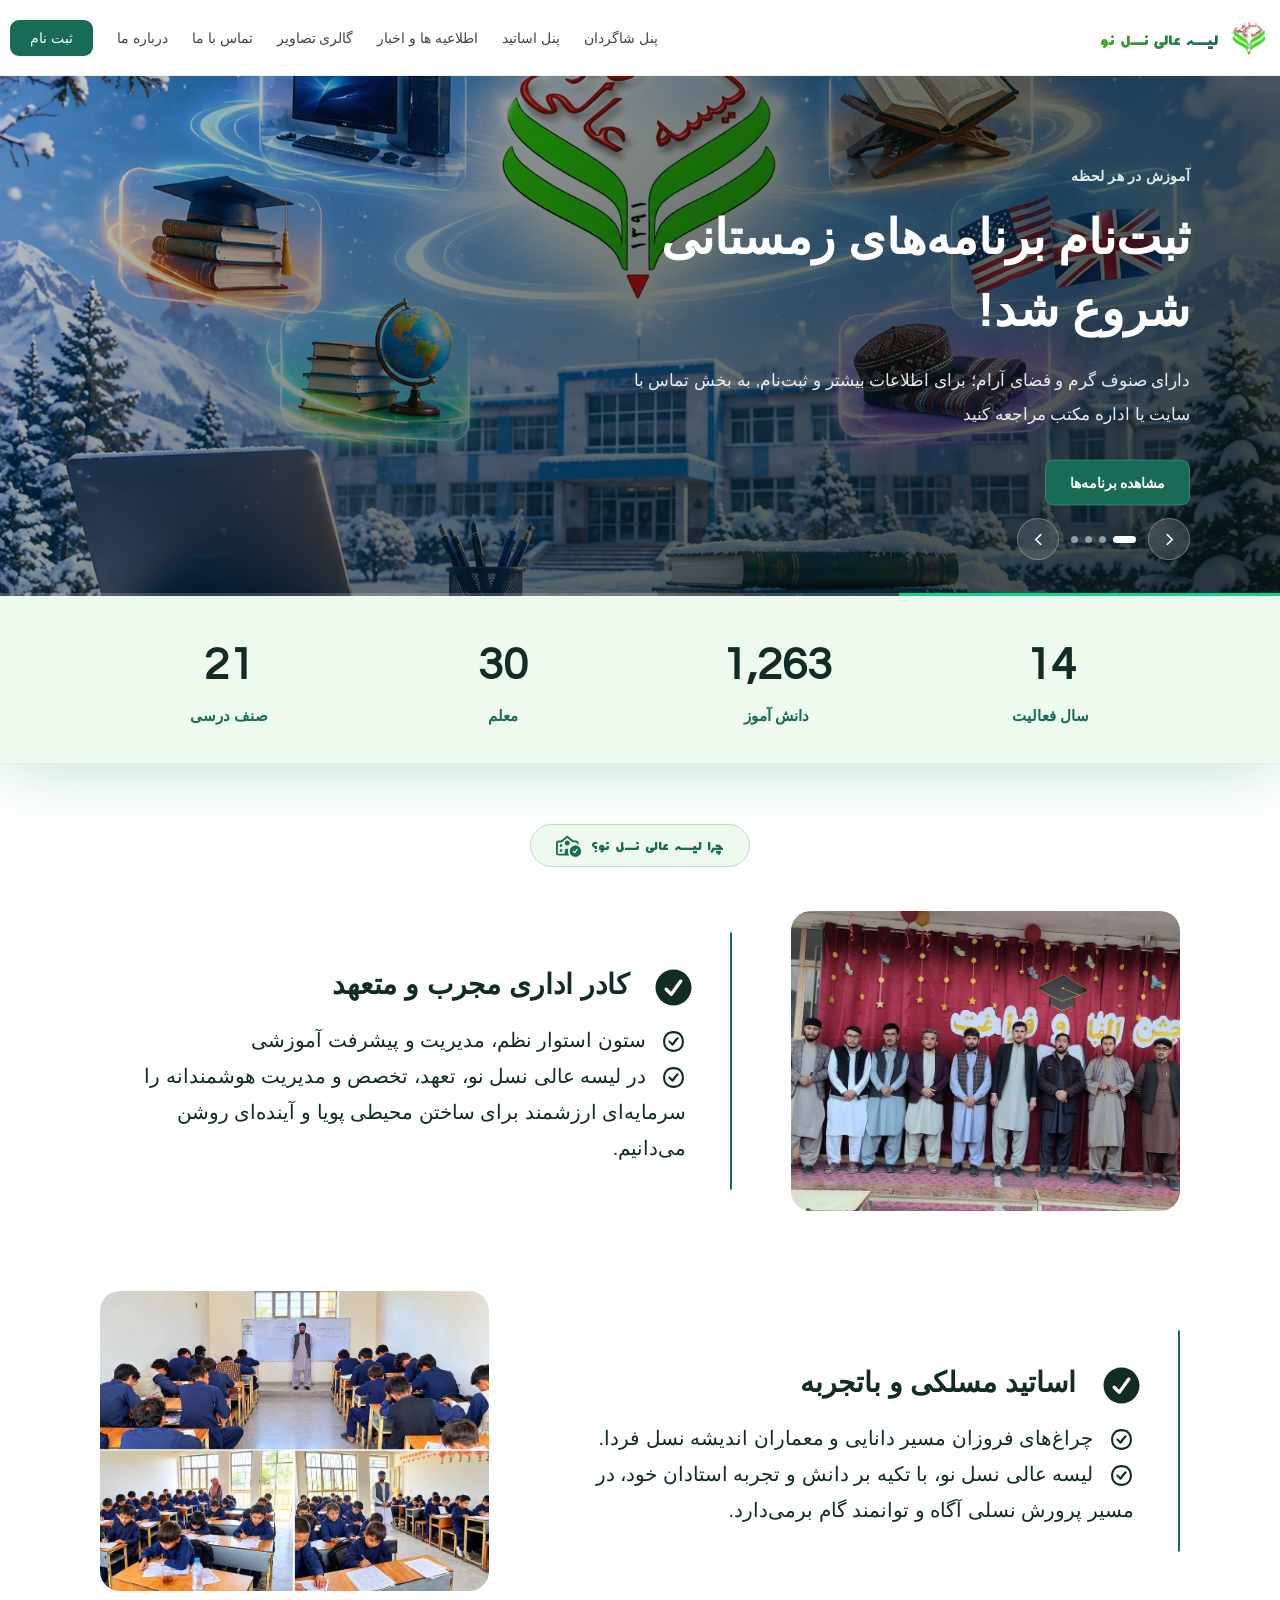
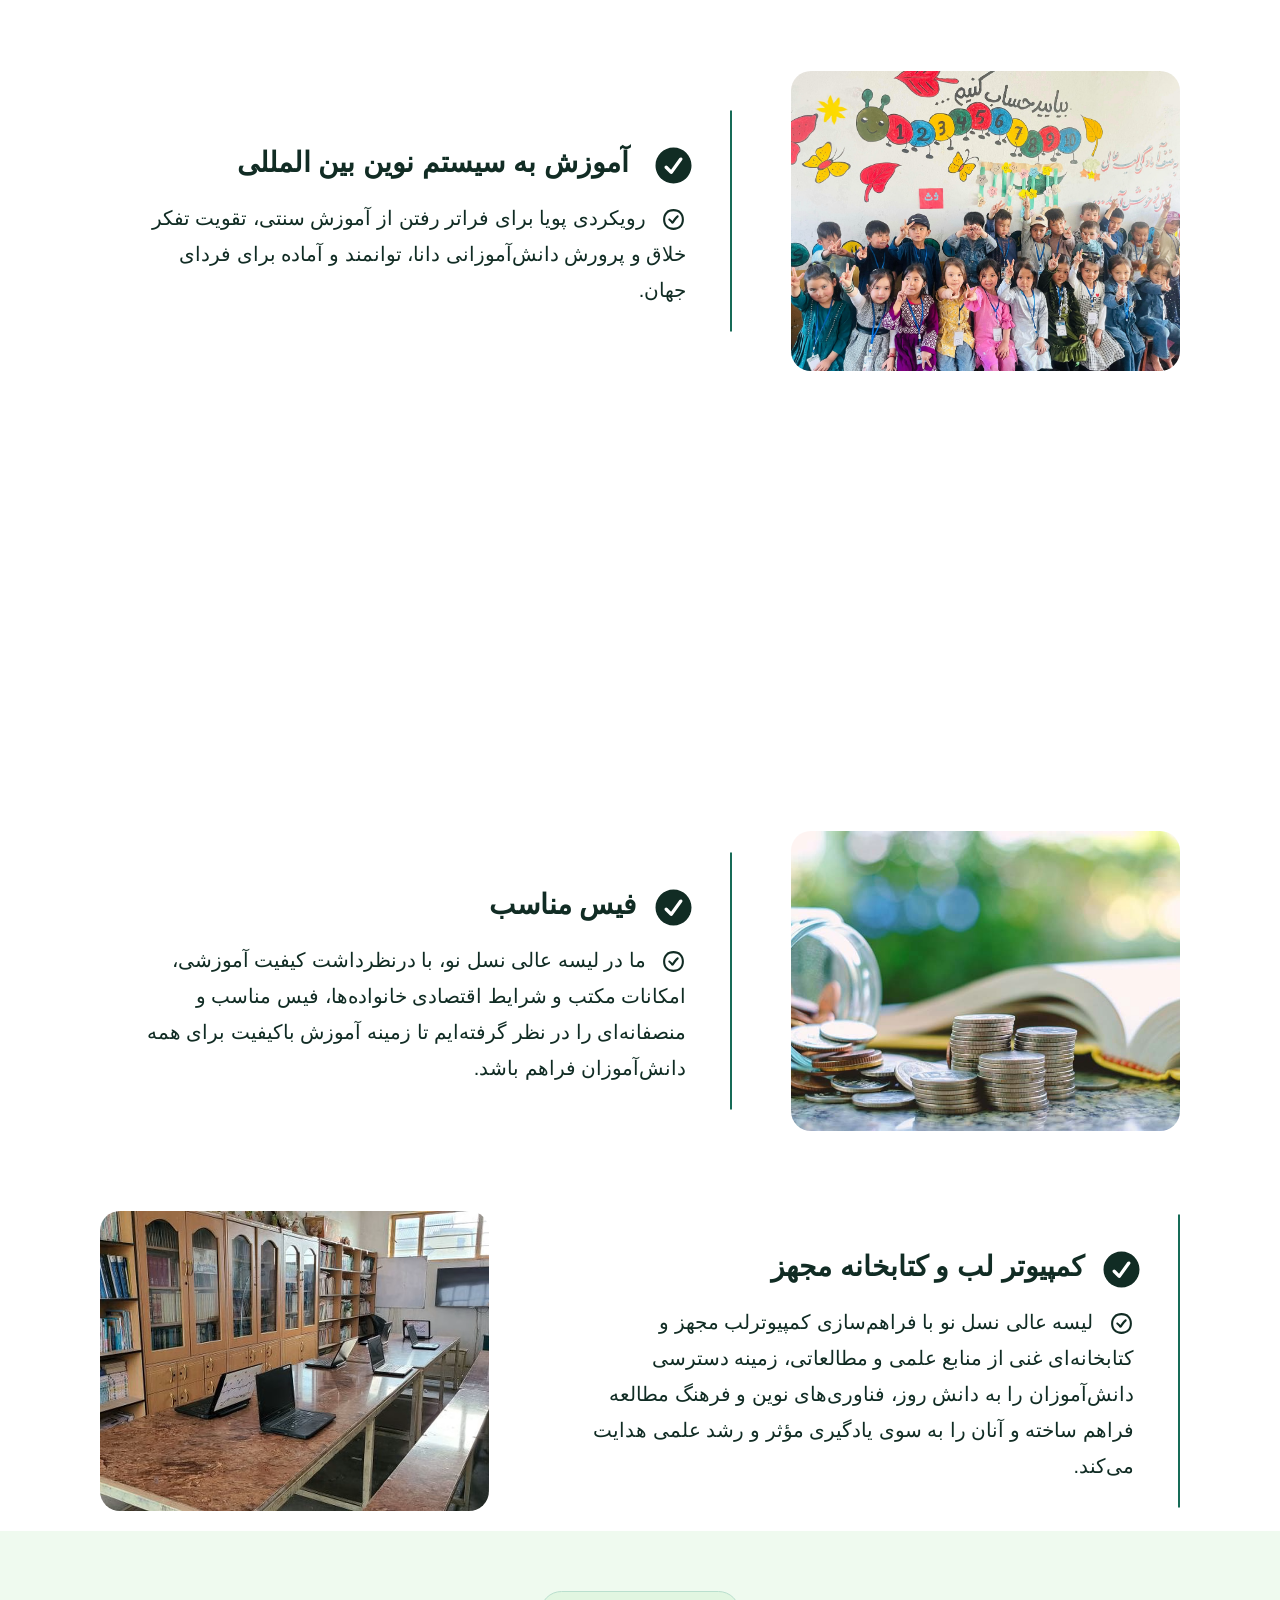
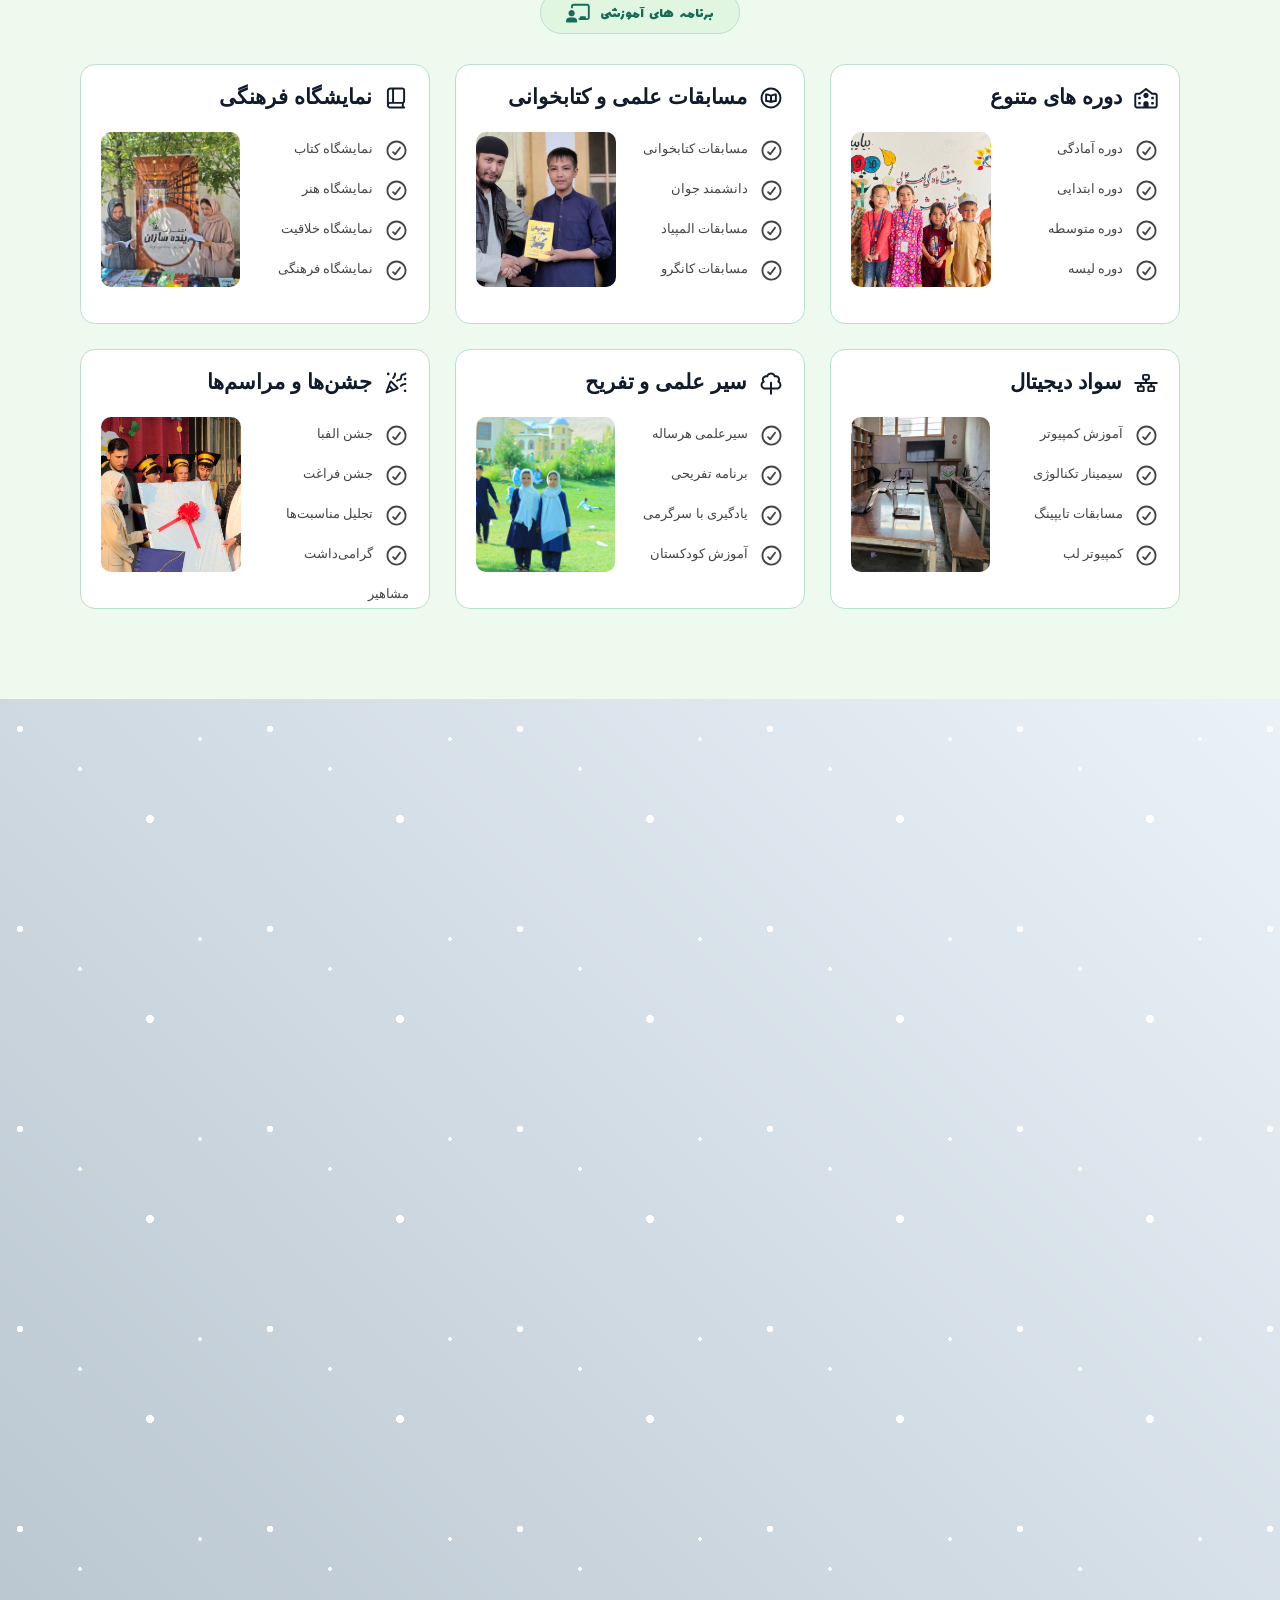
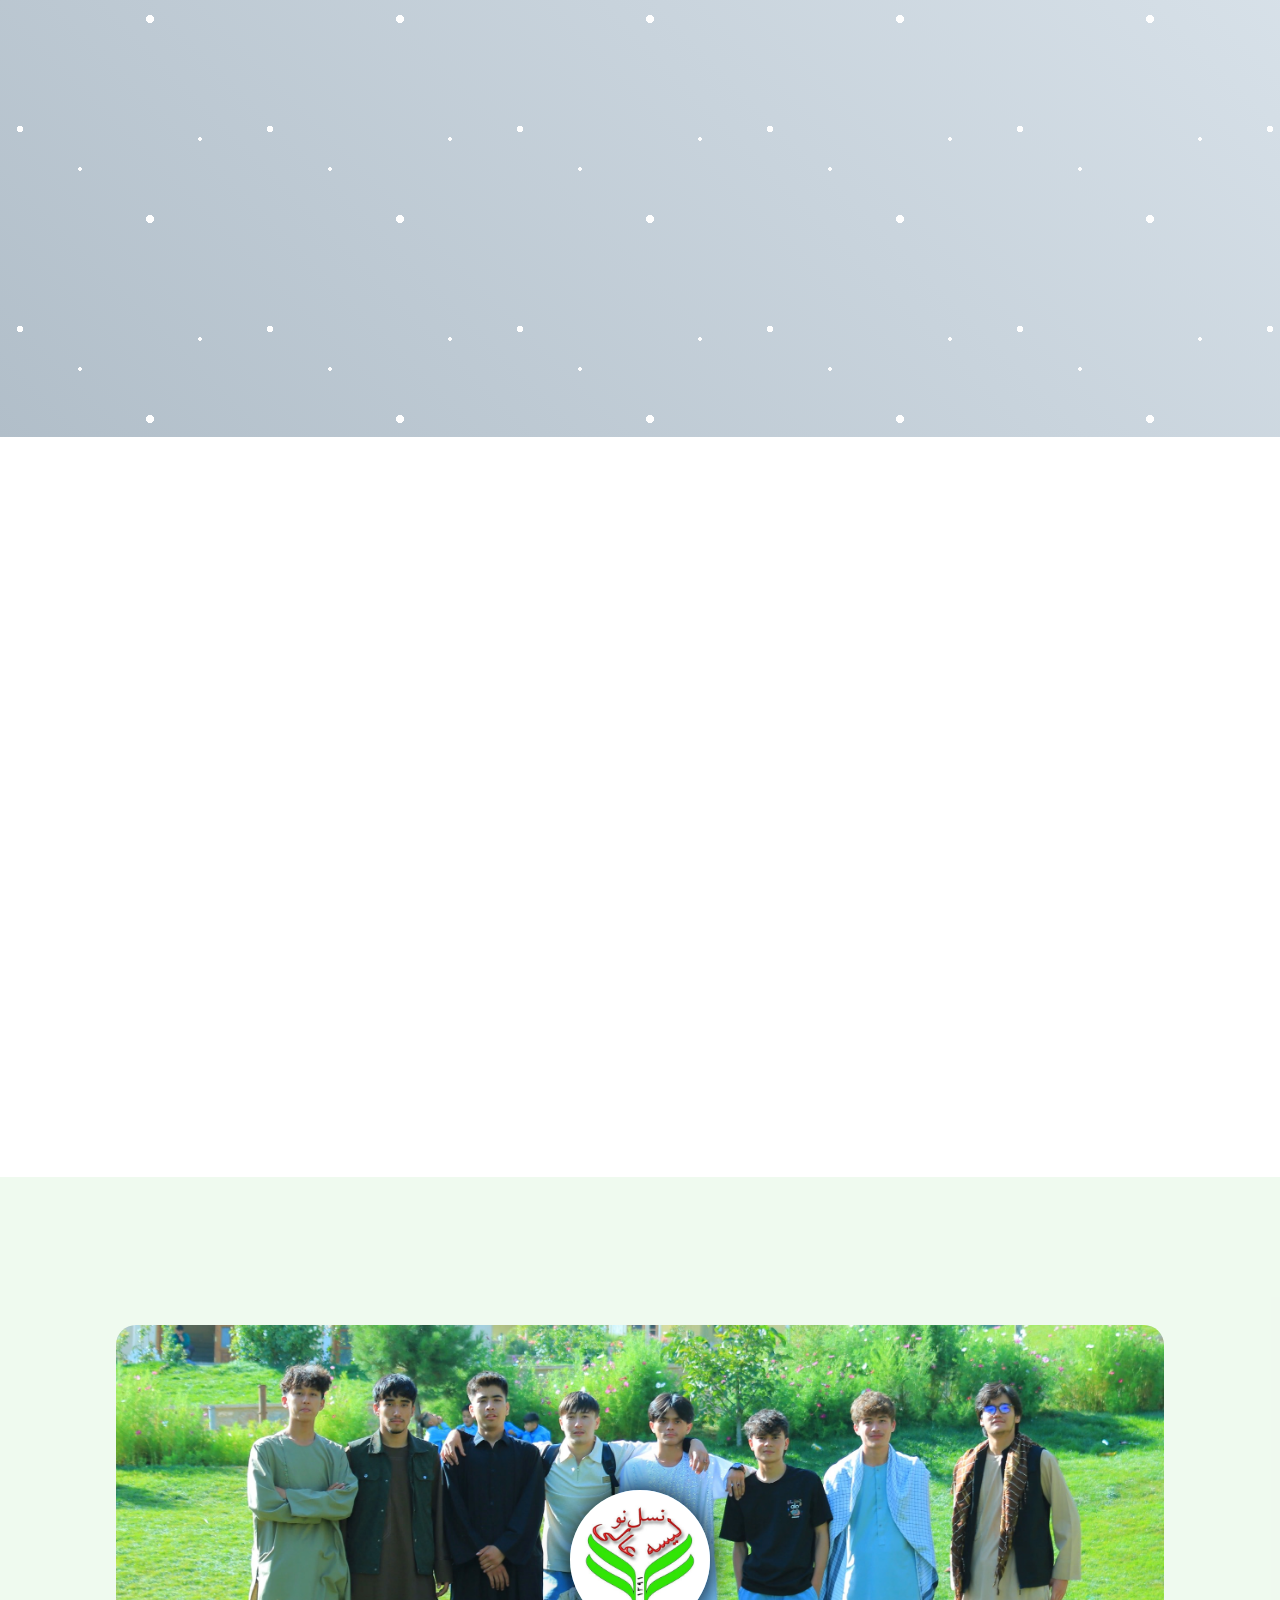
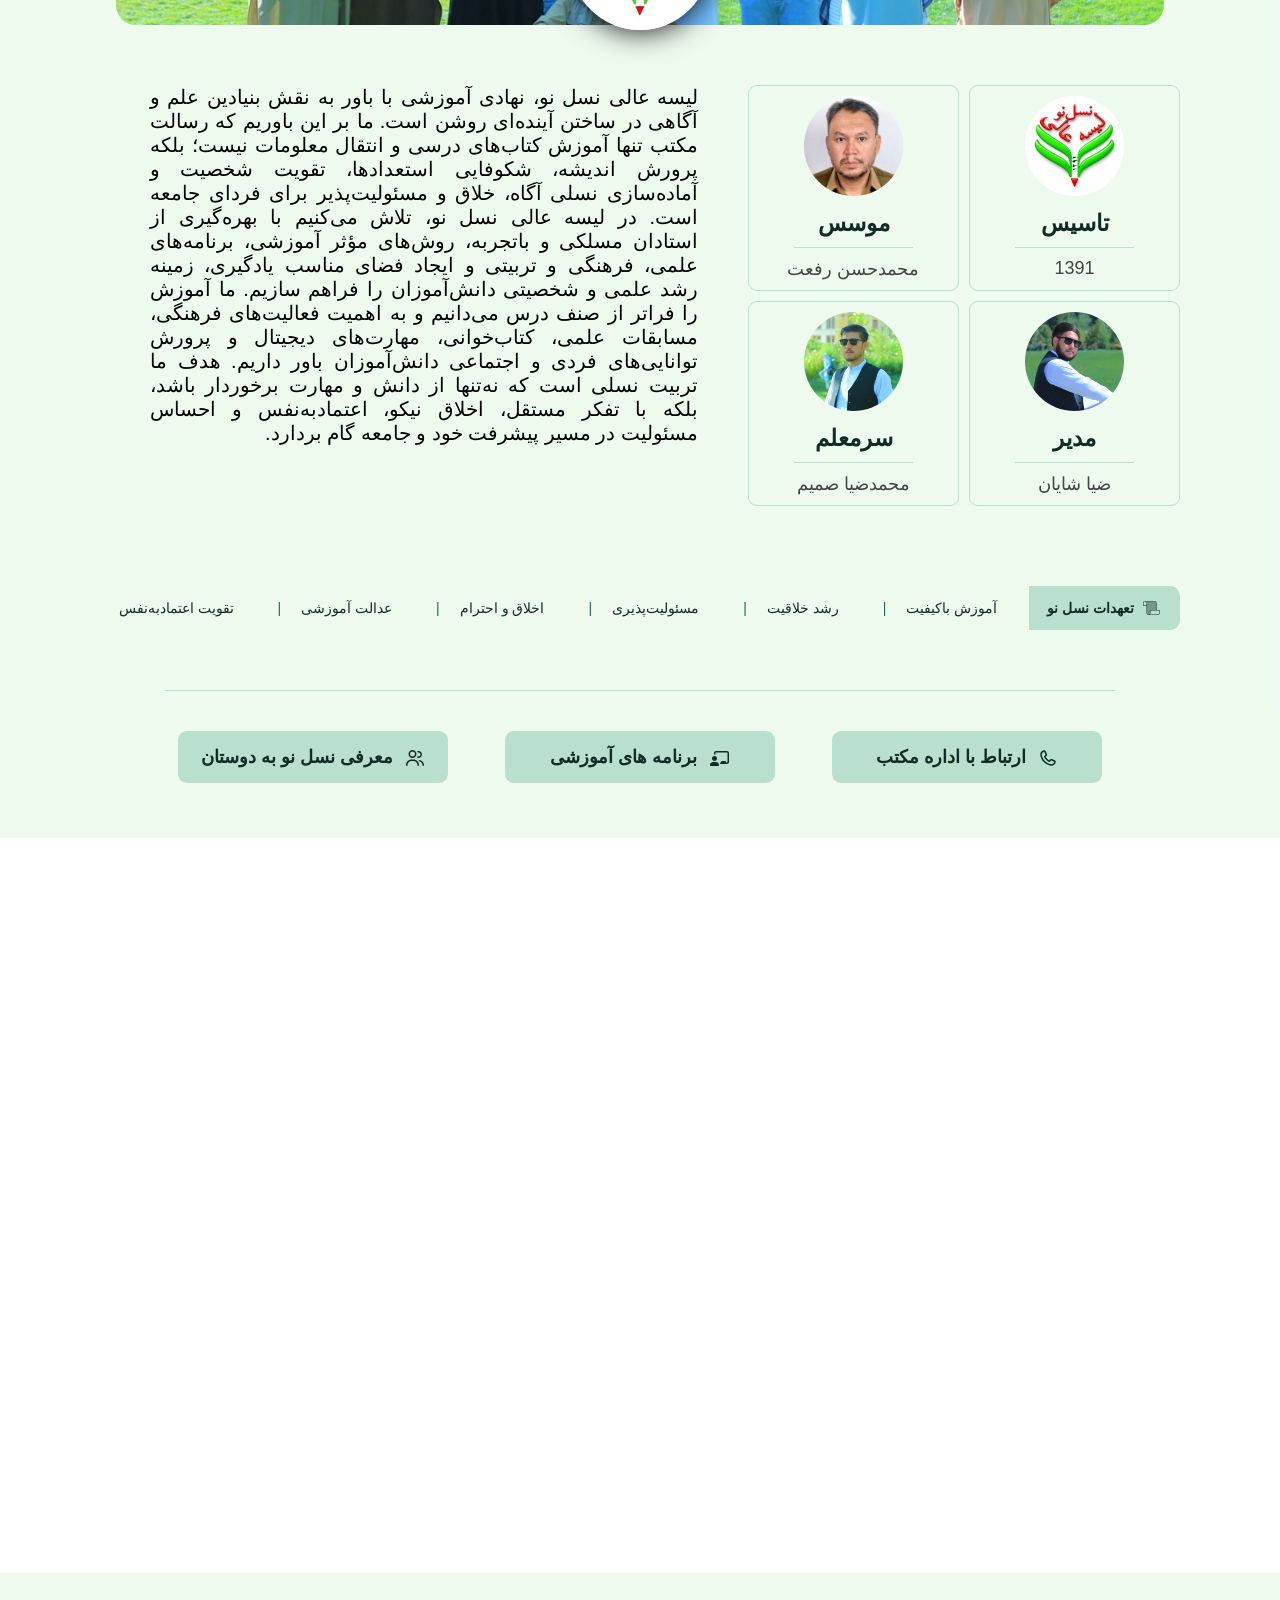
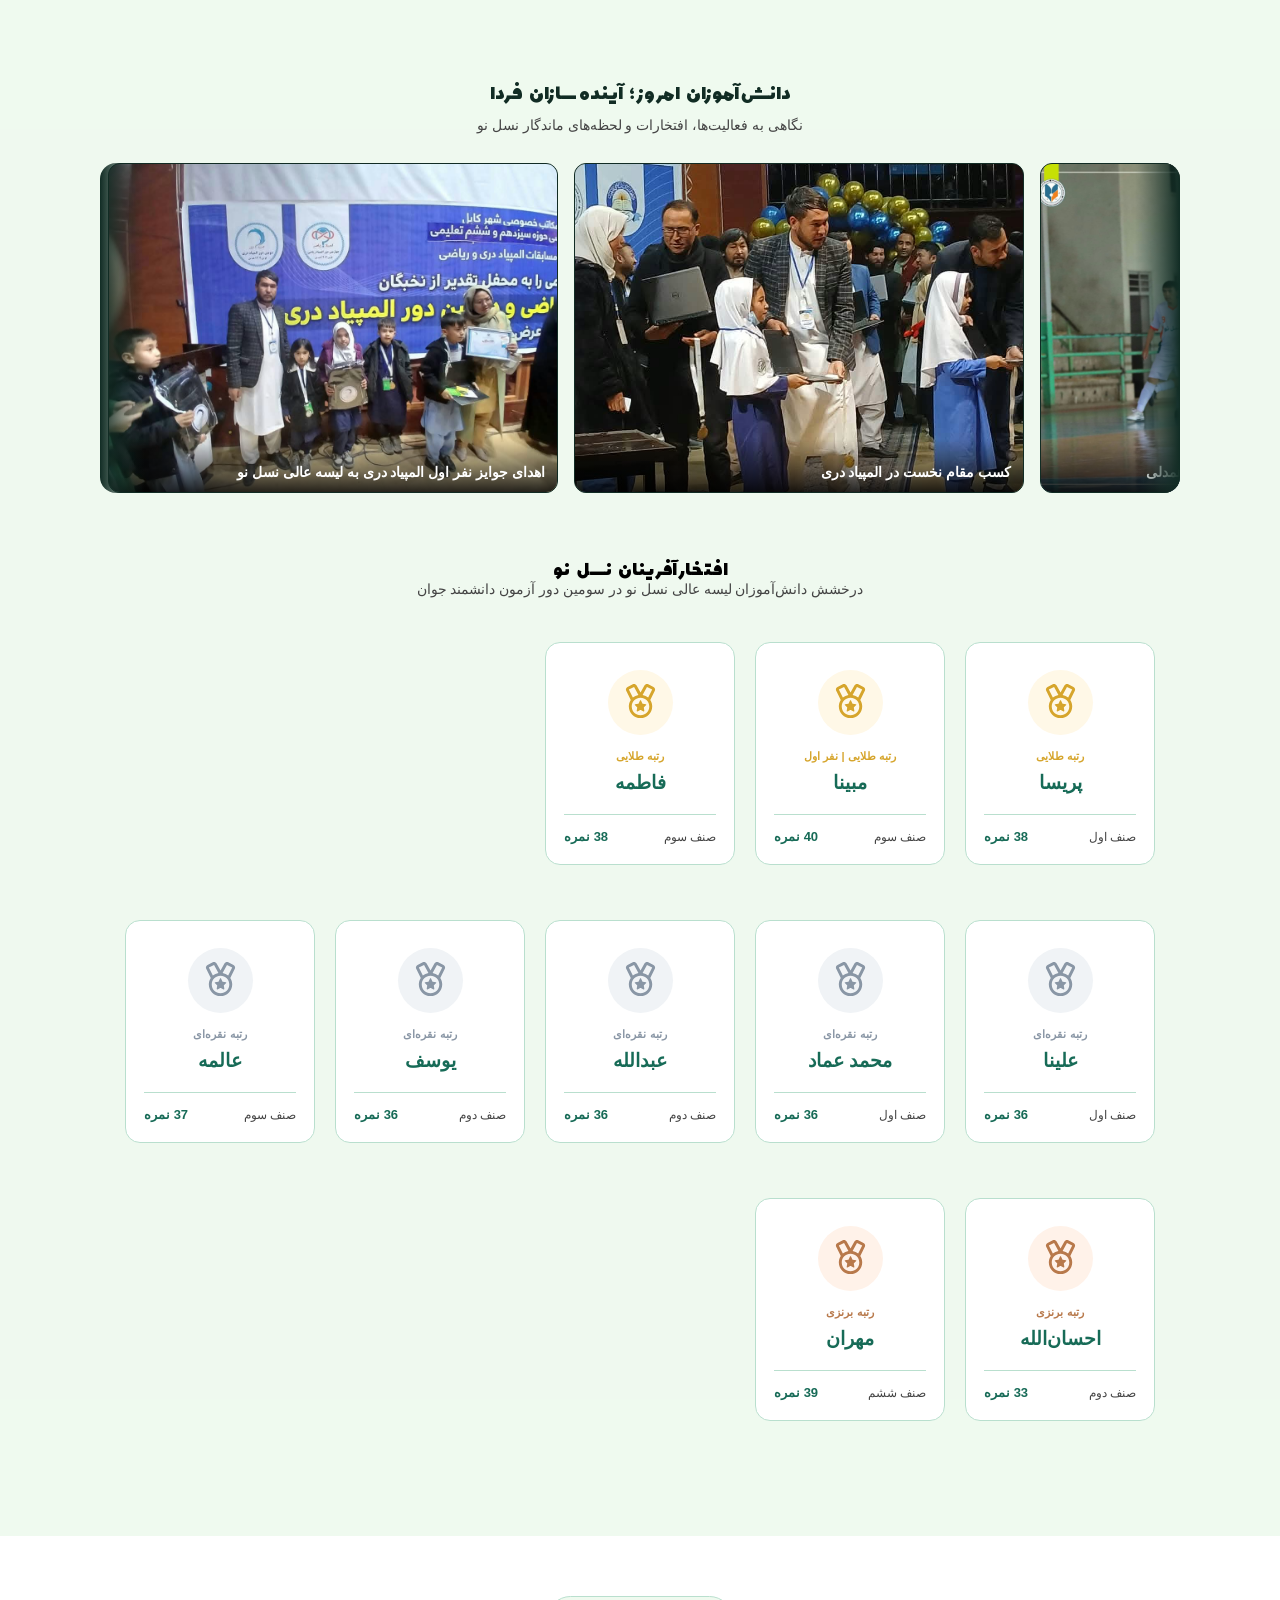
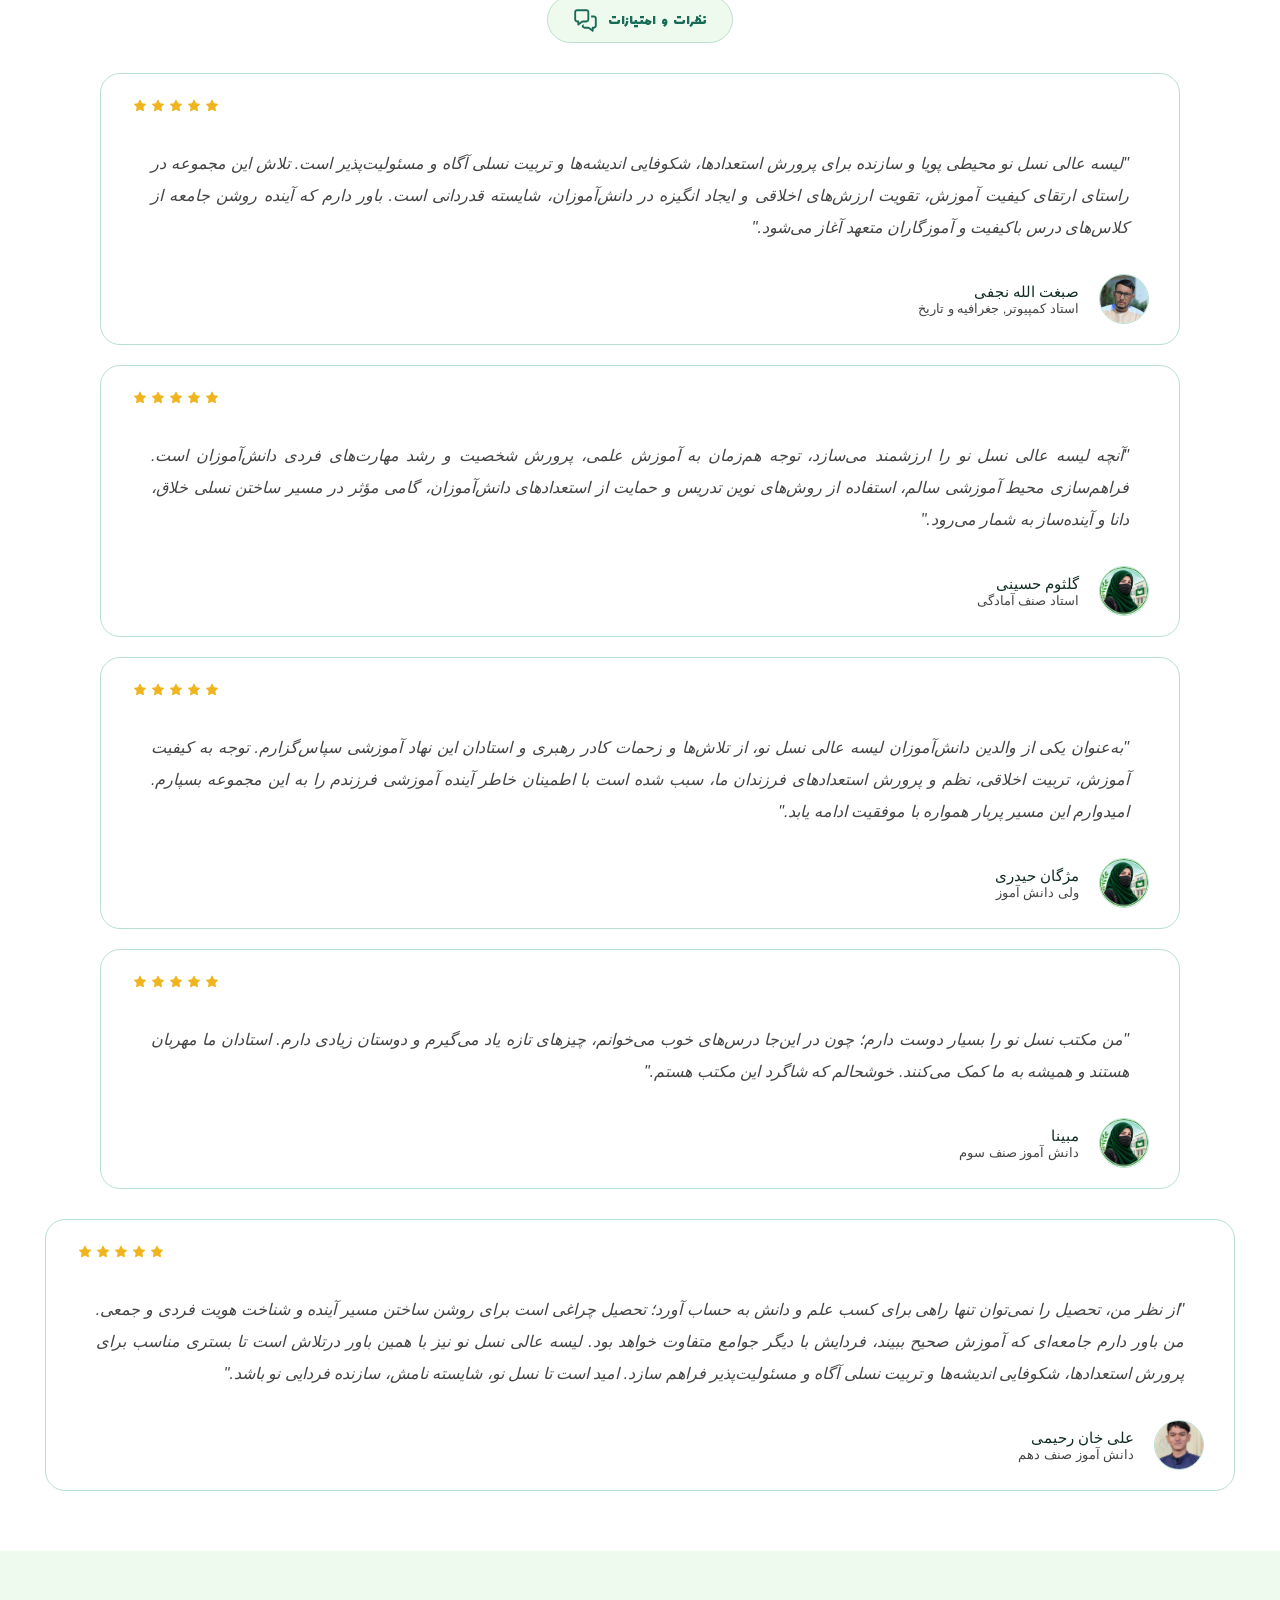
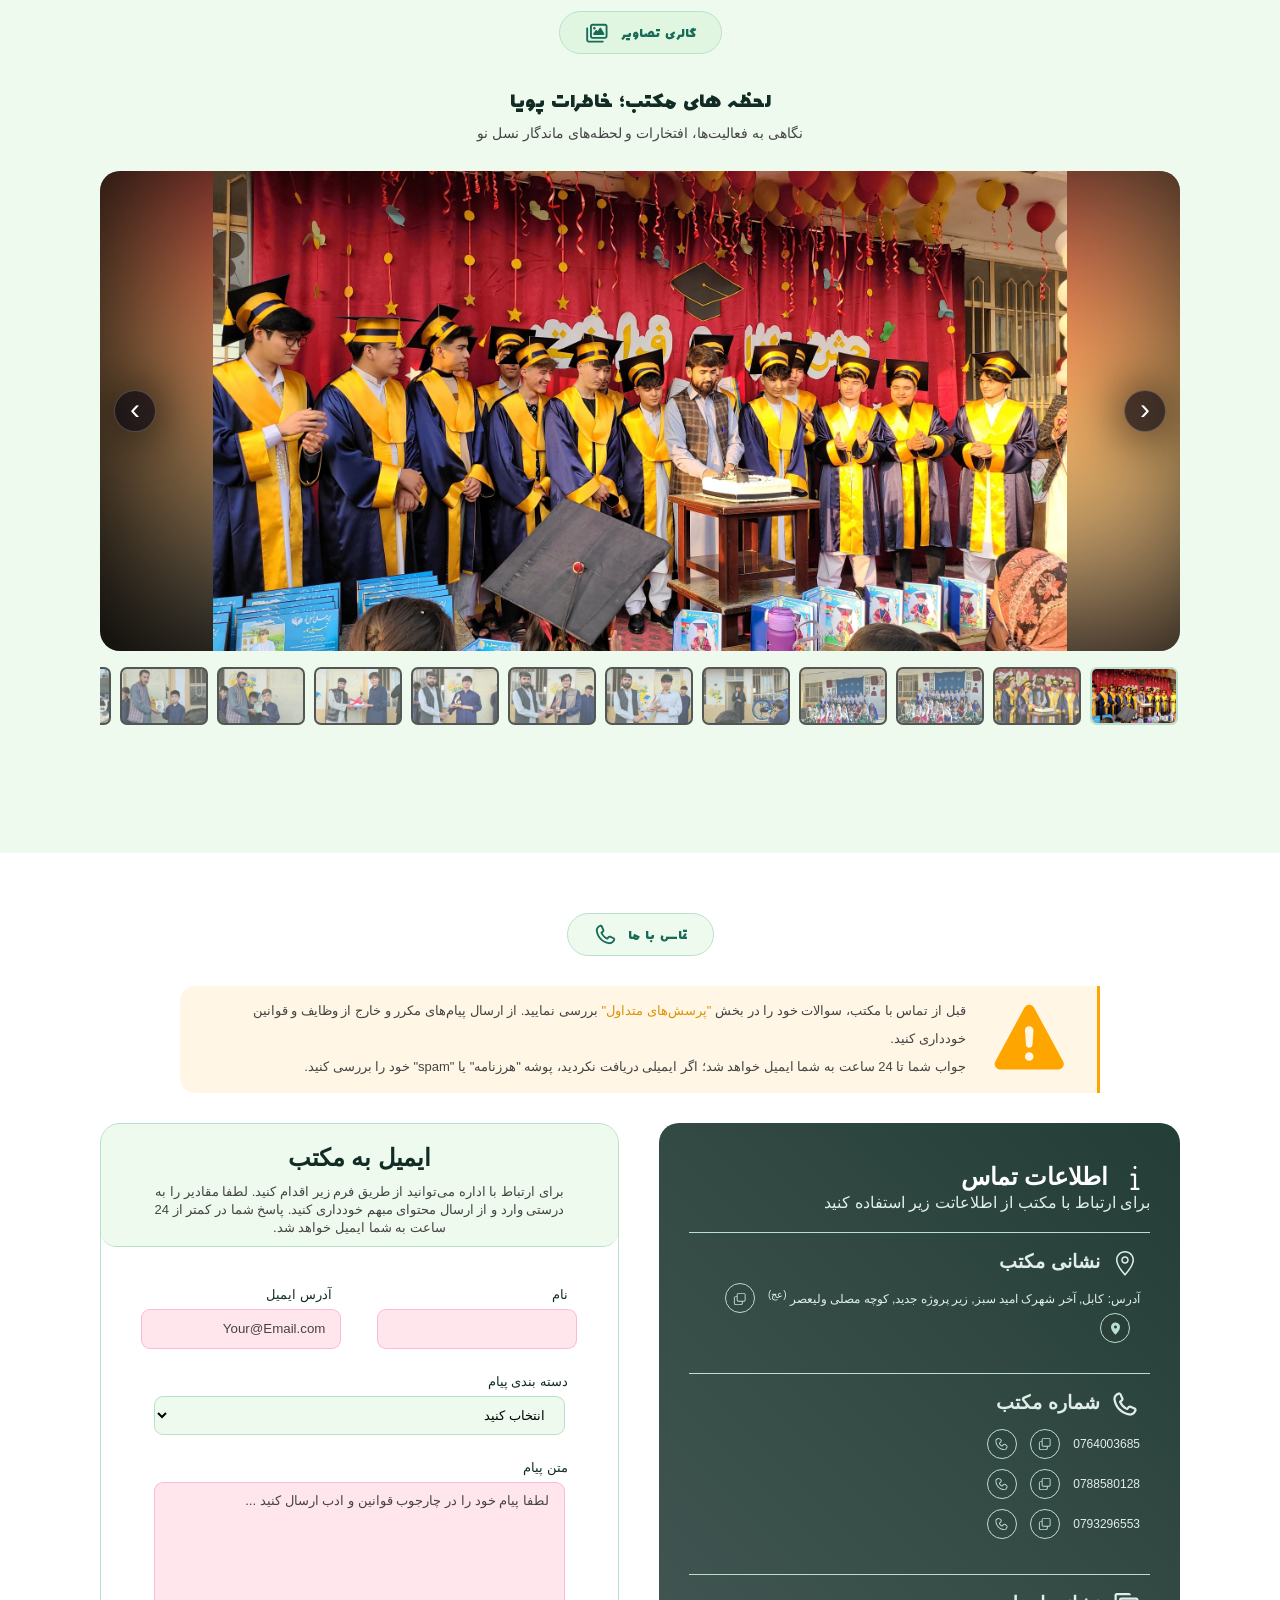
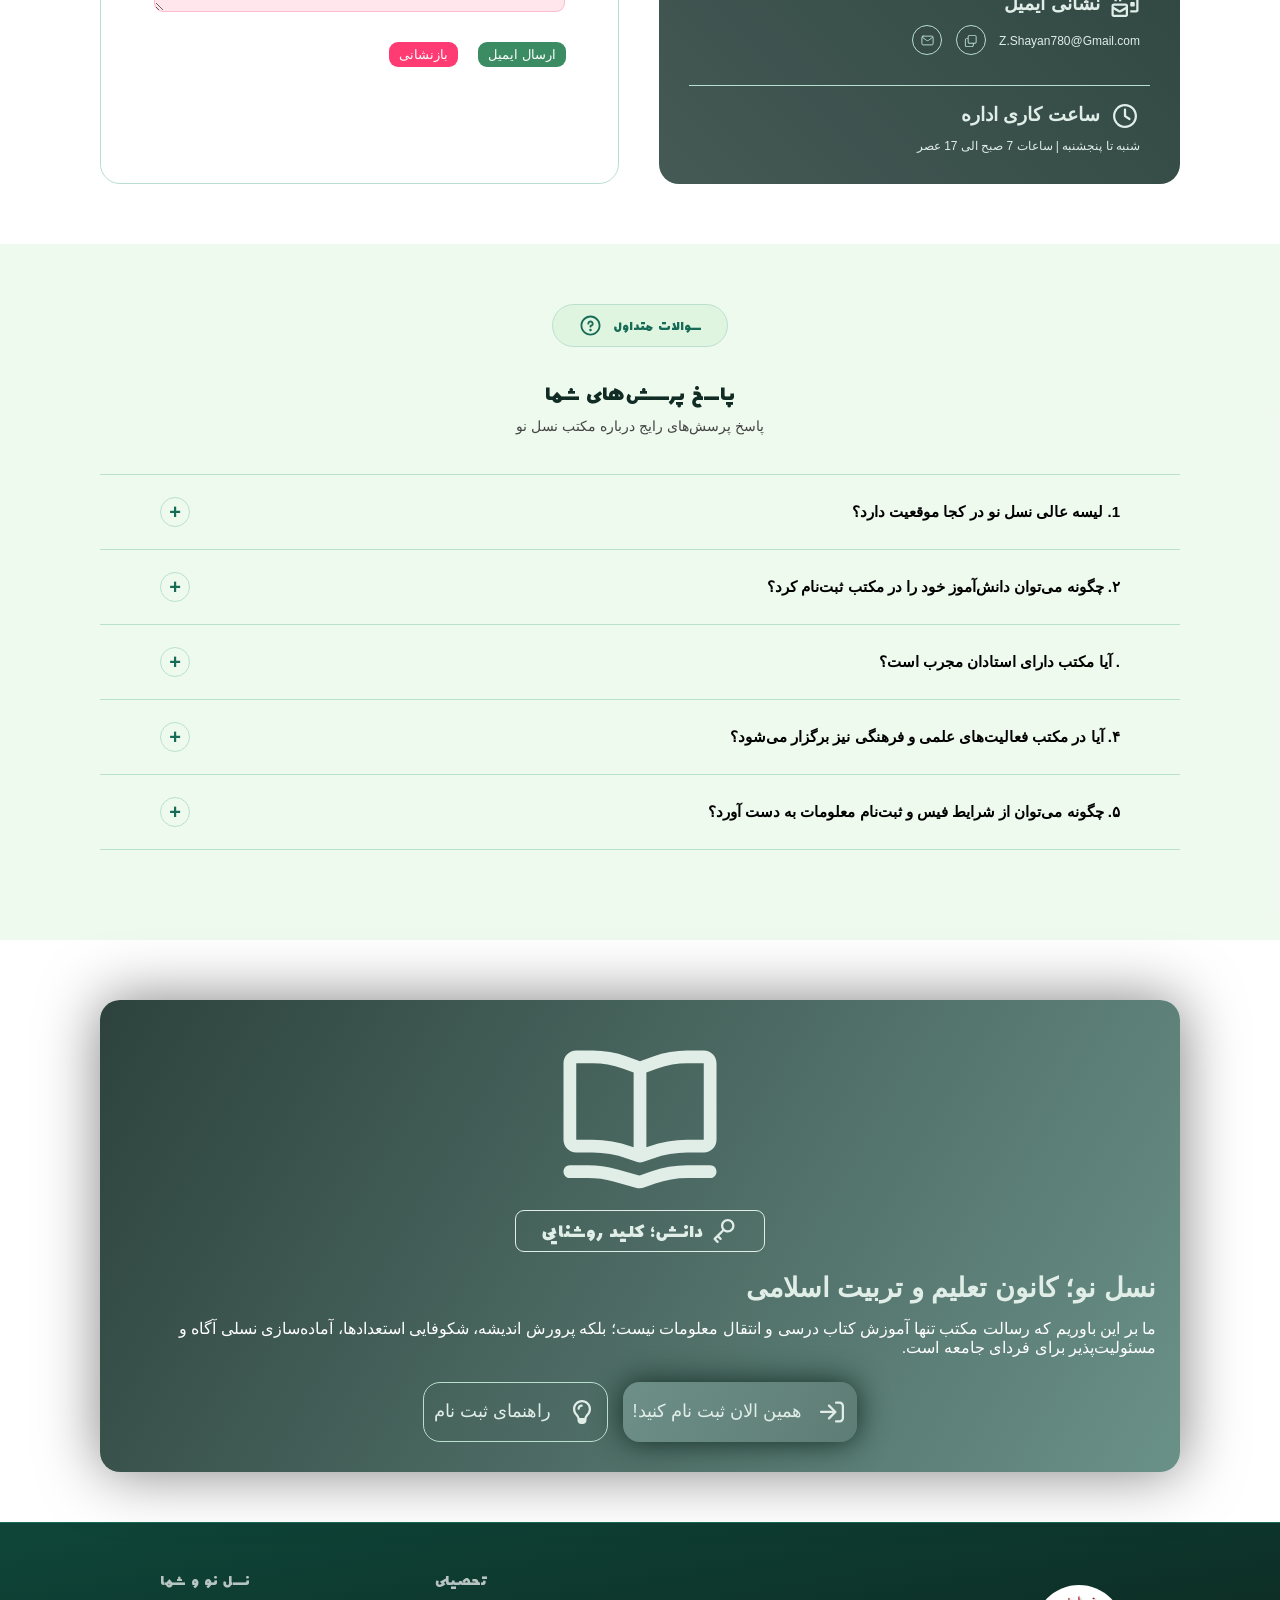
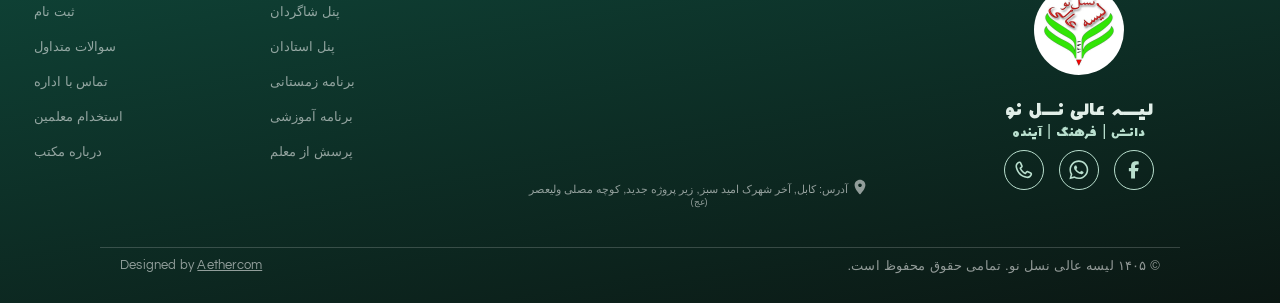
==== commit af8f64fb: "Update index.html" ====
--- a/index.html
+++ b/index.html
@@ -481,6 +481,15 @@
                     <div class="barname-win">
                         <h2>
                             <svg xmlns="http://www.w3.org/2000/svg" viewBox="0 0 640 640"><!--! Font Awesome Pro 7.3.1 by @fontawesome - https://fontawesome.com License - https://fontawesome.com/license (Commercial License) Copyright 2026 Fonticons, Inc. --><path fill="currentColor" d="M530.4 64C513.1 64 496.3 69.8 482.6 80.4L278.1 240.3C252.8 260 236.7 288.9 232.9 320.3C230 320.1 227 320 224 320C153.3 320 96 377.3 96 448C96 456.6 96.9 465.1 98.5 473.2C102.1 491.3 90 512 71.5 512L64 512C46.3 512 32 526.3 32 544C32 561.7 46.3 576 64 576L224 576C294.7 576 352 518.7 352 448C352 445 351.9 442.1 351.7 439.1C383.1 435.3 412 419.1 431.7 393.9L591.6 189.3C602.2 175.7 608 158.9 608 141.6C608 98.7 573.3 64 530.4 64zM339.1 392C326.6 366.3 305.7 345.4 280 332.9C280.6 311.5 290.7 291.4 307.6 278.1L512.2 118.3C517.4 114.2 523.8 112 530.4 112C546.7 112 560 125.2 560 141.6C560 148.2 557.8 154.6 553.7 159.8L393.9 364.3C380.7 381.3 360.5 391.4 339.1 391.9zM304 448C304 492.2 268.2 528 224 528L131.9 528C132.4 527.3 132.9 526.5 133.4 525.8C144.9 508.3 150 485.9 145.6 463.8C144.6 458.7 144 453.4 144 448C144 403.8 179.8 368 224 368C268.2 368 304 403.8 304 448z"/></svg>
+                           آموزش فن بیان
+                        </h2>
+                        <div class="barnam-win">
+                            <img src="assets/images/میکروفن.avif" alt="paint and art">
+                        </div>
+                    </div>
+                    <div class="barname-win">
+                        <h2>
+                            <svg xmlns="http://www.w3.org/2000/svg" viewBox="0 0 640 640"><!--! Font Awesome Pro 7.3.1 by @fontawesome - https://fontawesome.com License - https://fontawesome.com/license (Commercial License) Copyright 2026 Fonticons, Inc. --><path fill="currentColor" d="M530.4 64C513.1 64 496.3 69.8 482.6 80.4L278.1 240.3C252.8 260 236.7 288.9 232.9 320.3C230 320.1 227 320 224 320C153.3 320 96 377.3 96 448C96 456.6 96.9 465.1 98.5 473.2C102.1 491.3 90 512 71.5 512L64 512C46.3 512 32 526.3 32 544C32 561.7 46.3 576 64 576L224 576C294.7 576 352 518.7 352 448C352 445 351.9 442.1 351.7 439.1C383.1 435.3 412 419.1 431.7 393.9L591.6 189.3C602.2 175.7 608 158.9 608 141.6C608 98.7 573.3 64 530.4 64zM339.1 392C326.6 366.3 305.7 345.4 280 332.9C280.6 311.5 290.7 291.4 307.6 278.1L512.2 118.3C517.4 114.2 523.8 112 530.4 112C546.7 112 560 125.2 560 141.6C560 148.2 557.8 154.6 553.7 159.8L393.9 364.3C380.7 381.3 360.5 391.4 339.1 391.9zM304 448C304 492.2 268.2 528 224 528L131.9 528C132.4 527.3 132.9 526.5 133.4 525.8C144.9 508.3 150 485.9 145.6 463.8C144.6 458.7 144 453.4 144 448C144 403.8 179.8 368 224 368C268.2 368 304 403.8 304 448z"/></svg>
                             دوره‌های تقویتی صنف 1-12
                         </h2>
                         <div class="barnam-win">
@@ -494,6 +503,15 @@
                         </h2>
                         <div class="barnam-win">
                             <img src="assets/images/قرآن.avif" alt="paint and art">
+                        </div>
+                    </div>
+                    <div class="barname-win">
+                        <h2>
+                            <svg xmlns="http://www.w3.org/2000/svg" viewBox="0 0 640 640"><!--! Font Awesome Pro 7.3.1 by @fontawesome - https://fontawesome.com License - https://fontawesome.com/license (Commercial License) Copyright 2026 Fonticons, Inc. --><path fill="currentColor" d="M530.4 64C513.1 64 496.3 69.8 482.6 80.4L278.1 240.3C252.8 260 236.7 288.9 232.9 320.3C230 320.1 227 320 224 320C153.3 320 96 377.3 96 448C96 456.6 96.9 465.1 98.5 473.2C102.1 491.3 90 512 71.5 512L64 512C46.3 512 32 526.3 32 544C32 561.7 46.3 576 64 576L224 576C294.7 576 352 518.7 352 448C352 445 351.9 442.1 351.7 439.1C383.1 435.3 412 419.1 431.7 393.9L591.6 189.3C602.2 175.7 608 158.9 608 141.6C608 98.7 573.3 64 530.4 64zM339.1 392C326.6 366.3 305.7 345.4 280 332.9C280.6 311.5 290.7 291.4 307.6 278.1L512.2 118.3C517.4 114.2 523.8 112 530.4 112C546.7 112 560 125.2 560 141.6C560 148.2 557.8 154.6 553.7 159.8L393.9 364.3C380.7 381.3 360.5 391.4 339.1 391.9zM304 448C304 492.2 268.2 528 224 528L131.9 528C132.4 527.3 132.9 526.5 133.4 525.8C144.9 508.3 150 485.9 145.6 463.8C144.6 458.7 144 453.4 144 448C144 403.8 179.8 368 224 368C268.2 368 304 403.8 304 448z"/></svg>
+                           آموزش مجریگری
+                        </h2>
+                        <div class="barnam-win">
+                            <img src="assets/images/مجری.avif" alt="paint and art">
                         </div>
                     </div>
                     <div class="barname-win">
